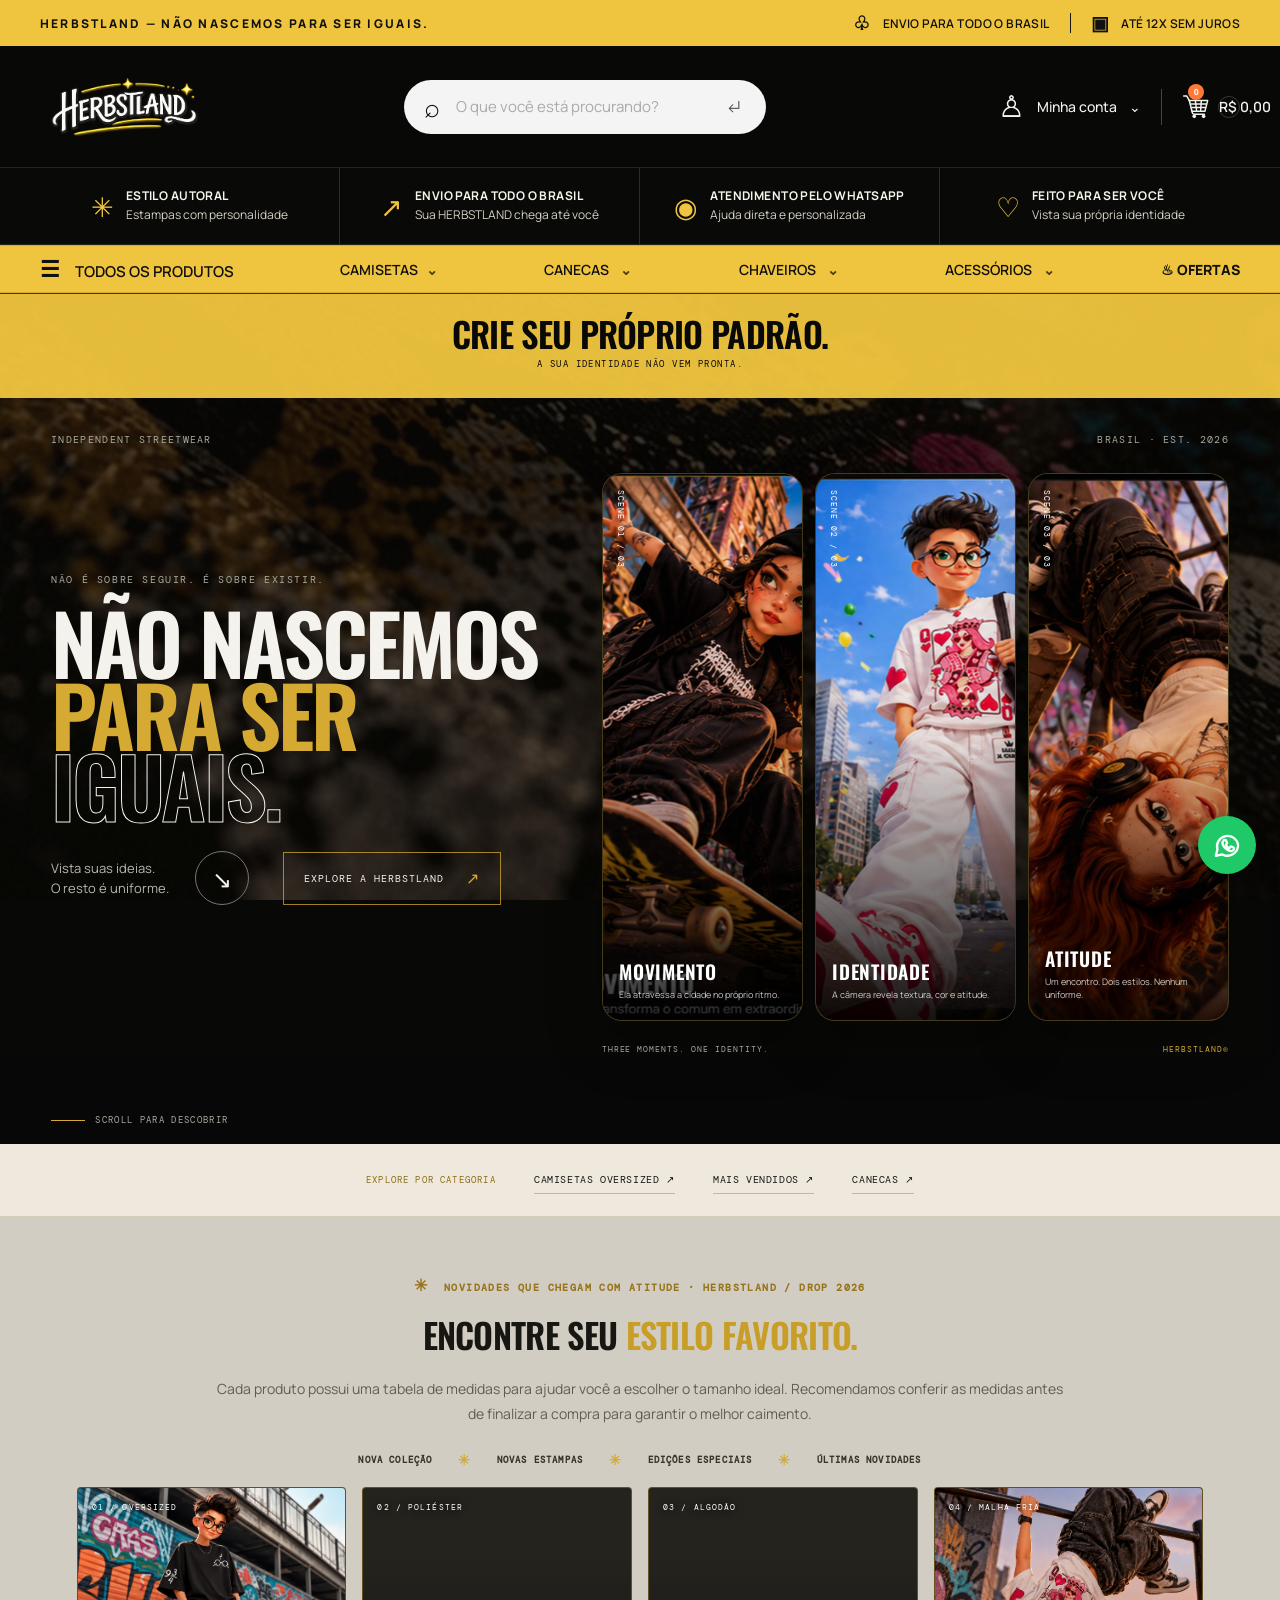
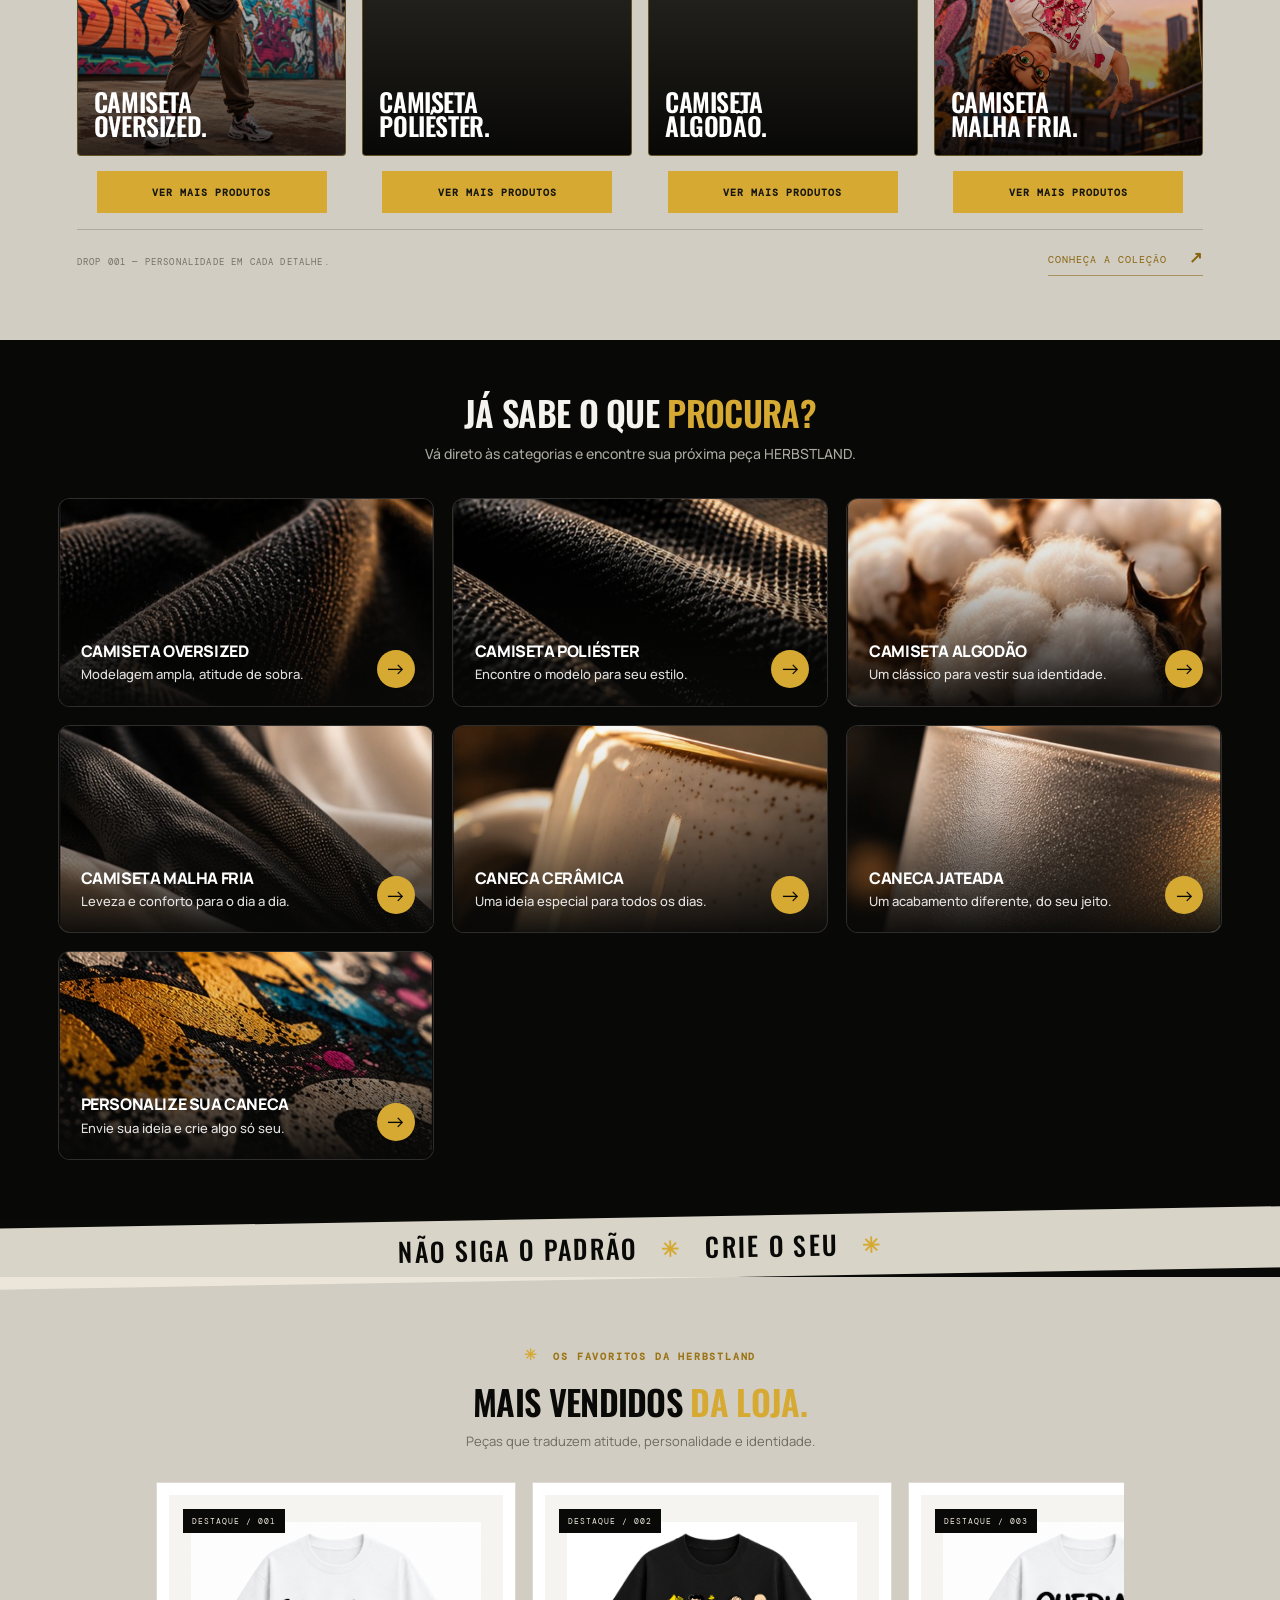
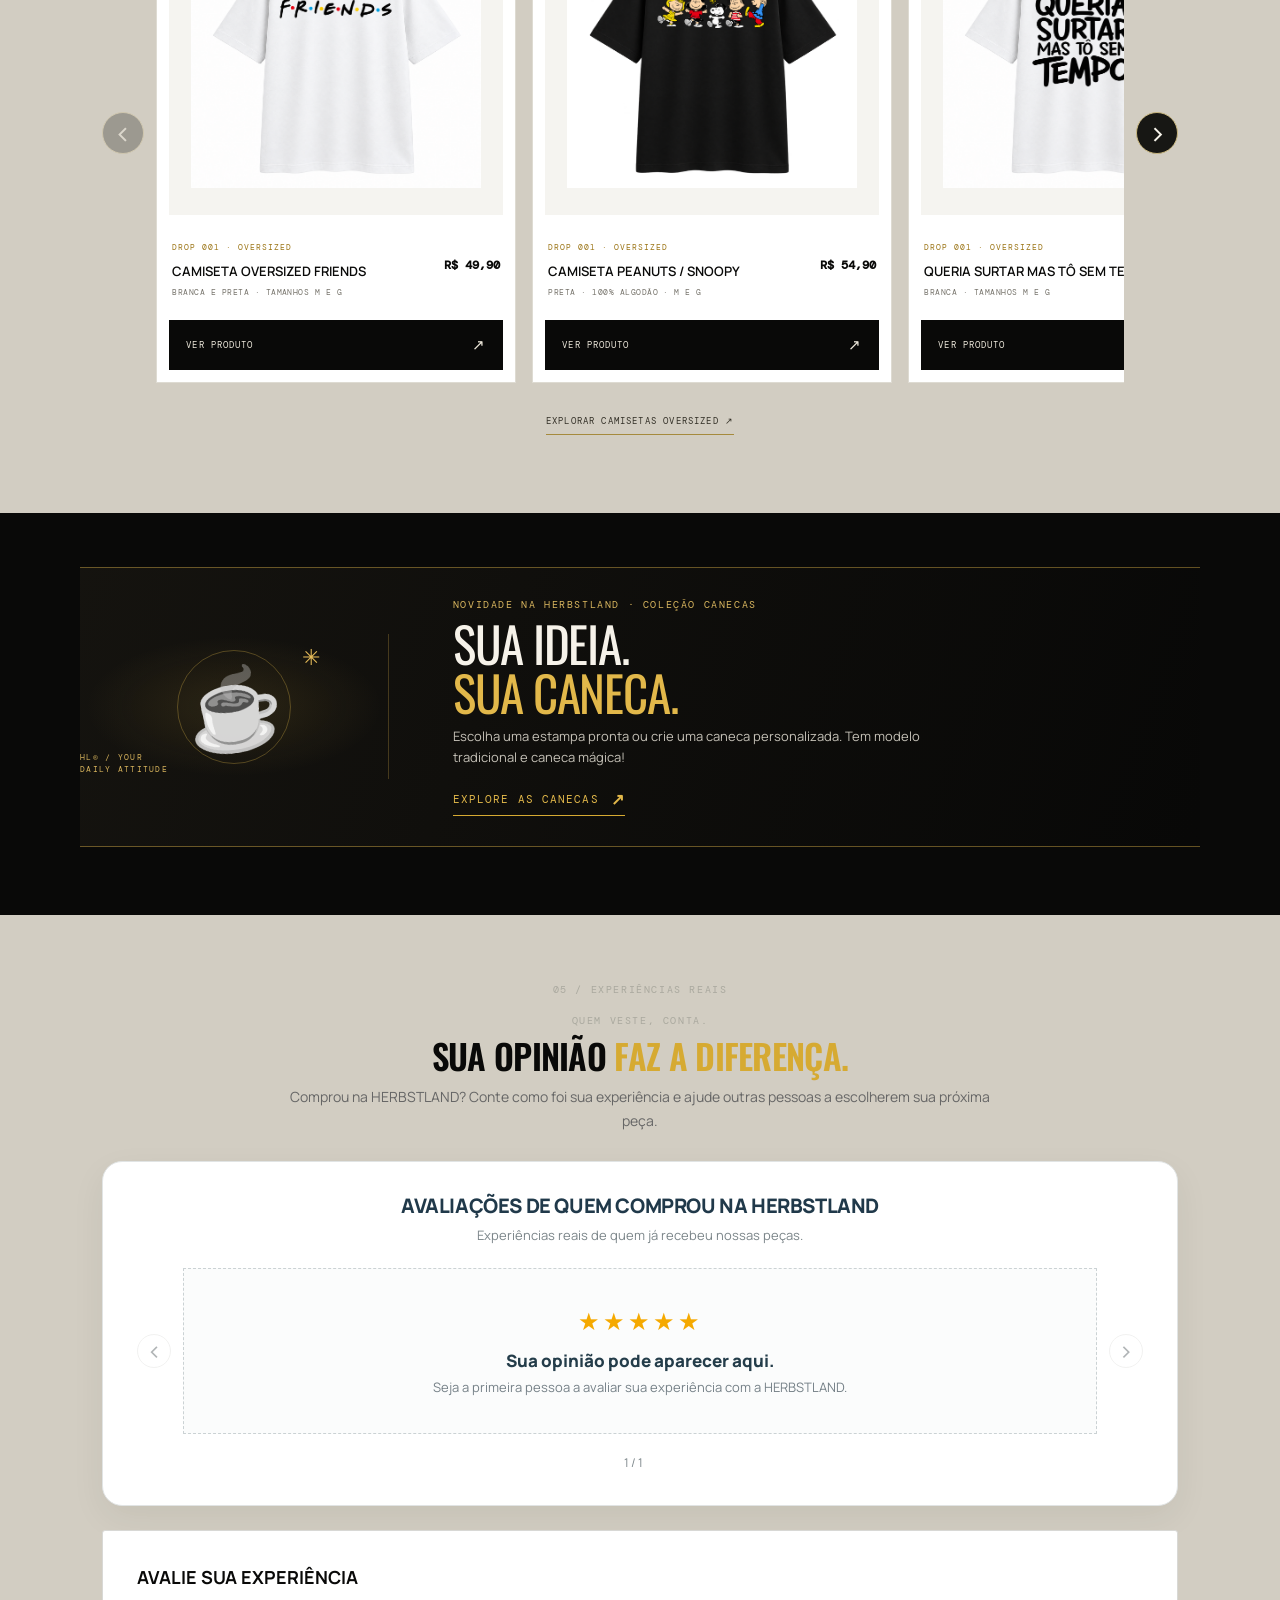
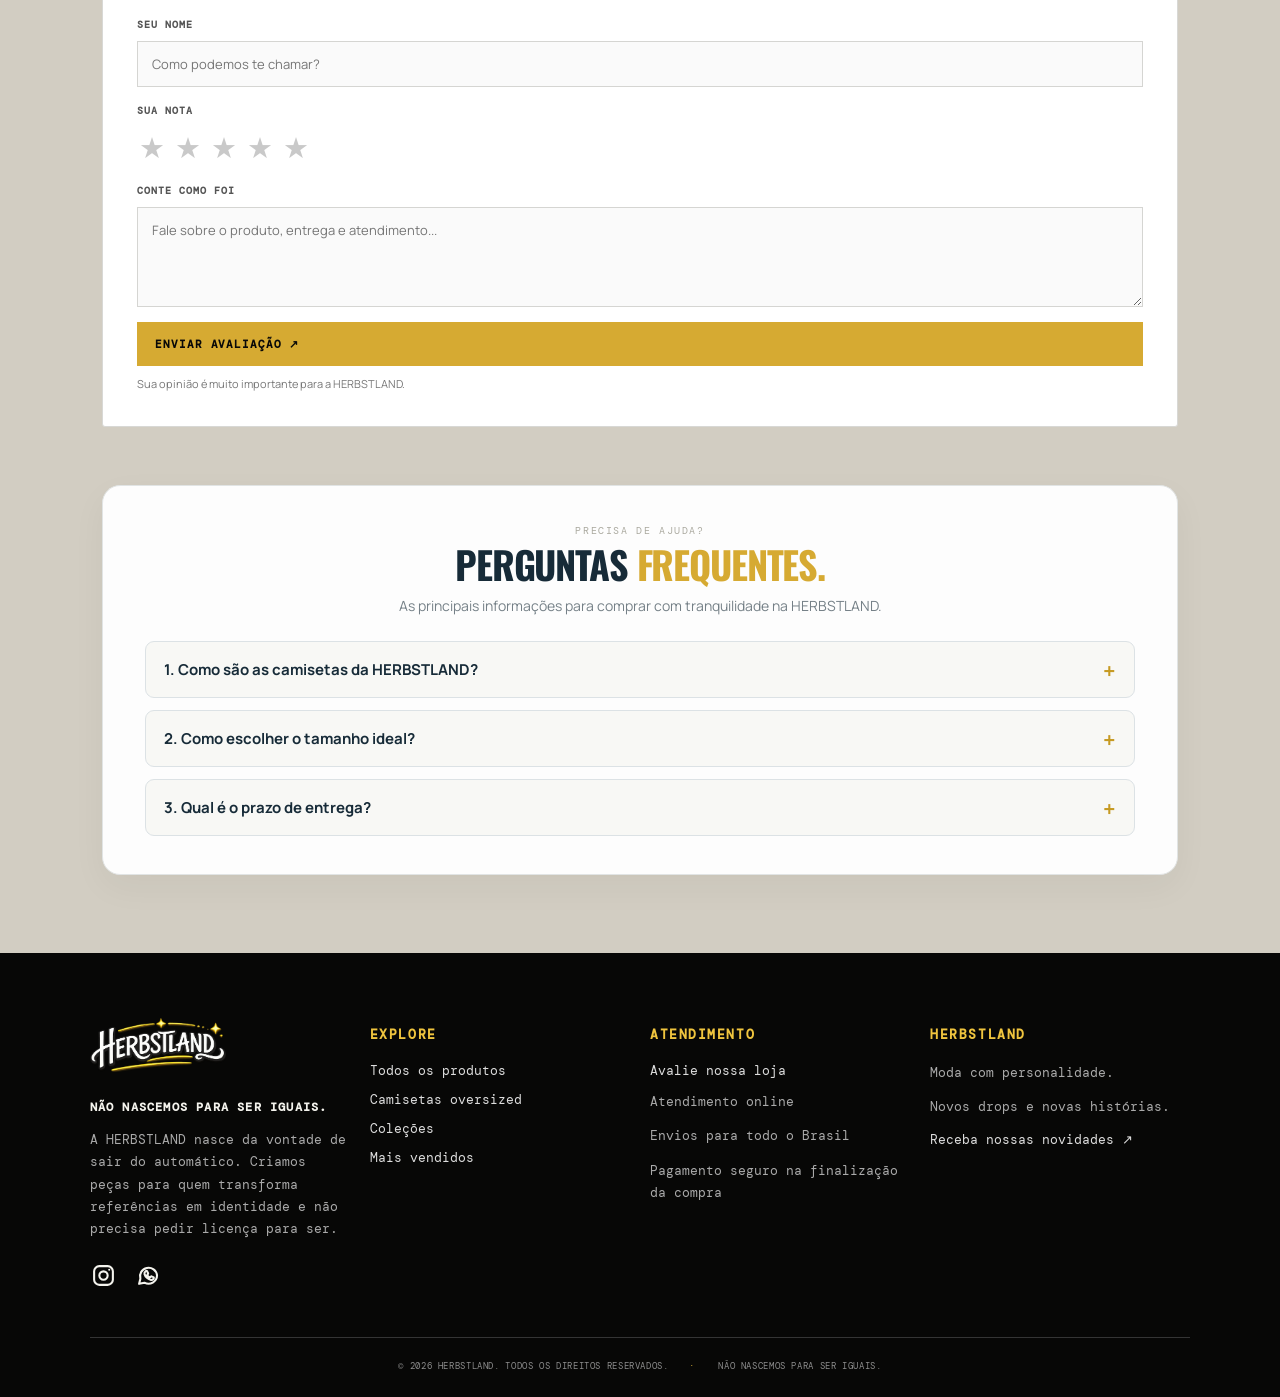
==== index.html @ 3cc85fed "Add files via upload" ====
<!doctype html>
<html lang="pt-BR">
<head>
  <meta charset="utf-8" />
  <meta name="viewport" content="width=device-width, initial-scale=1" />
  <meta name="theme-color" content="#11110f" />
  <meta name="description" content="HERBSTLAND — peças autorais para quem não nasceu para ser igual. Explore nossas coleções." />
  <title>HERBSTLAND — Não nascemos para ser iguais.</title>
  <link rel="preconnect" href="https://fonts.googleapis.com">
  <link rel="preconnect" href="https://fonts.gstatic.com" crossorigin>
  <link href="https://fonts.googleapis.com/css2?family=DM+Mono:wght@400;500&family=Manrope:wght@400;500;600;700;800&family=Oswald:wght@400;500;600;700&display=swap" rel="stylesheet">
  <link rel="stylesheet" href="herbstland-v11.css?v=130" />
  <script>try{if(sessionStorage.getItem("herbstland-intro-seen")==="1"){document.documentElement.classList.add("intro-seen");}else{sessionStorage.setItem("herbstland-intro-seen","1");}}catch(e){document.documentElement.classList.add("intro-seen");}</script>
  <style>.intro-seen #brand-intro{display:none!important;}</style>
  <link rel="stylesheet" href="cart-preview.css?v=131">
</head>
<body>
  <div class="scroll-backdrop" aria-hidden="true"></div>
  <div class="noise" aria-hidden="true"></div>
  <div class="brand-intro" id="brand-intro" aria-label="Abertura HERBSTLAND">
    <div class="intro-rule"></div>
    <div class="intro-brand-name" aria-label="HERBSTLAND">HERBSTLAND</div>
    <h2 class="intro-slogan">NÃO NASCEMOS<br><span>PARA SER IGUAIS.</span></h2>
  </div>
  <div class="announcement header-promo"><span class="promo-center">HERBSTLAND — NÃO NASCEMOS PARA SER IGUAIS.</span><span class="promo-right"><b>♧</b> ENVIO PARA TODO O BRASIL <i></i> <b>▣</b> ATÉ 12X SEM JUROS</span></div>
  <header class="site-header header-v2">
    <div class="header-main-row">
      <a class="wordmark" href="#top" aria-label="HERBSTLAND início"><img src="assets/herbstland-logo.png" alt="HERBSTLAND" /></a>
      <form class="header-search" action="#loja" role="search"><label class="sr-only" for="site-search">Pesquisar produtos</label><span aria-hidden="true">⌕</span><input id="site-search" type="search" placeholder="O que você está procurando?" /><button type="submit" aria-label="Pesquisar">↵</button></form>
      <div class="header-actions header-v2-actions"><a class="account-link" href="account.html"><span class="header-icon">♙</span><span>Minha conta</span><span class="chevron">⌄</span></a><a class="cart-trigger" href="carrinho.html" aria-label="Abrir carrinho"><svg class="cart-svg" viewBox="0 0 48 48" role="img" aria-label="Carrinho de compras" xmlns="http://www.w3.org/2000/svg"><path d="M3 5h5l4.5 7.5 5.1 21.2a3.4 3.4 0 0 0 3.3 2.6h17.5" fill="none" stroke="currentColor" stroke-width="2.7" stroke-linecap="round" stroke-linejoin="round"/><path d="M12 13h32l-4.7 18.2H17.2M16 19h26M17.5 25h22M23 14l2 16M33 14l-1 16" fill="none" stroke="currentColor" stroke-width="2.5" stroke-linecap="round" stroke-linejoin="round"/><circle cx="21" cy="40" r="3.1" fill="currentColor"/><circle cx="37" cy="40" r="3.1" fill="currentColor"/></svg><span class="bag-count" id="cart-count">0</span><span class="cart-value" id="header-cart-value">R$ 0,00</span></a><button class="icon-button menu-toggle" aria-label="Abrir menu">☰</button></div>
    </div>
    <section class="home-benefits" aria-label="Vantagens HERBSTLAND">
      <div class="home-benefit"><span>✳</span><div><strong>ESTILO AUTORAL</strong><small>Estampas com personalidade</small></div></div>
      <div class="home-benefit"><span>↗</span><div><strong>ENVIO PARA TODO O BRASIL</strong><small>Sua HERBSTLAND chega até você</small></div></div>
      <div class="home-benefit"><span>◉</span><div><strong>ATENDIMENTO PELO WHATSAPP</strong><small>Ajuda direta e personalizada</small></div></div>
      <div class="home-benefit"><span>♡</span><div><strong>FEITO PARA SER VOCÊ</strong><small>Vista sua própria identidade</small></div></div>
    </section>
    <nav class="category-nav category-nav-v2" aria-label="Categorias de produtos">
      <a class="all-products" onclick="event.preventDefault();var m=document.getElementById('mobile-menu');if(m){m.classList.add('open');m.style.display='flex';m.setAttribute('aria-hidden','false');document.body.style.overflow='hidden';}" href="#mais-vendidos"><span>☰</span> TODOS OS PRODUTOS</a><div class="nav-dropdown"><a href="#mais-vendidos" >CAMISETAS <i>⌄</i></a><div class="nav-dropdown-menu"><a href="camisetas-oversized.html">CAMISETA OVERSIZED</a></div></div><a href="canecas.html">CANECAS <i>⌄</i></a><a href="#mais-vendidos">CHAVEIROS <i>⌄</i></a><a href="#mais-vendidos">ACESSÓRIOS <i>⌄</i></a><a class="offers-link" href="#mais-vendidos">♨ OFERTAS</a>
    </nav>
  </header>


  <main id="top">
    <section class="campaign">
      <div class="campaign-mark">HL®</div><div class="campaign-copy"><h2>CRIE SEU <em>PRÓPRIO PADRÃO.</em></h2><p class="eyebrow">A SUA IDENTIDADE NÃO VEM PRONTA.</p></div><div class="campaign-side">HERBSTLAND — PERSONALIZED CULTURE — 2026</div>
    </section>

    <section class="hero">
      <div class="hero-topline"><span>INDEPENDENT STREETWEAR</span><span>BRASIL · EST. 2026</span></div>
      <div class="hero-copy">
        <p class="eyebrow reveal">NÃO É SOBRE SEGUIR. É SOBRE EXISTIR.</p>
        <h1 class="reveal hero-title">NÃO NASCEMOS<br><em>PARA SER</em><br><span>IGUAIS.</span></h1>
        <div class="hero-bottom reveal"><p>Vista suas ideias.<br>O resto é uniforme.</p><a class="round-link" href="#mais-vendidos" aria-label="Explorar a loja">↘</a><a class="hero-shop-cta" href="#mais-vendidos">EXPLORE A HERBSTLAND <span>↗</span></a></div>
      </div>
      <div class="hero-filmstrip" aria-label="Três cenas do universo HERBSTLAND">
        <article class="film-panel film-panel-one">
          <img src="assets/hero-movimento.png" alt="Personagem HERBSTLAND em movimento" />
          <span class="film-index">SCENE 01 / 03</span><div class="film-copy"><strong>MOVIMENTO</strong><small>Ela atravessa a cidade no próprio ritmo.</small></div>
        </article>
        <article class="film-panel film-panel-two">
          <img src="assets/hero-identidade.png" alt="Protagonista HERBSTLAND com look Rainha de Vermelho" />
          <span class="film-index">SCENE 02 / 03</span><div class="film-copy"><strong>IDENTIDADE</strong><small>A câmera revela textura, cor e atitude.</small></div>
        </article>
        <article class="film-panel film-panel-three">
          <img src="assets/hero-atitude.png" alt="Protagonista HERBSTLAND usando camiseta Friends preta" />
          <span class="film-index">SCENE 03 / 03</span><div class="film-copy"><strong>ATITUDE</strong><small>Um encontro. Dois estilos. Nenhum uniforme.</small></div>
        </article>
        <div class="filmstrip-caption">THREE MOMENTS. ONE IDENTITY. <i>HERBSTLAND®</i></div>
      </div>
      <div class="scroll-cue"><span></span> SCROLL PARA DESCOBRIR</div>
    </section>



    <nav class="home-category-shortcuts" aria-label="Explore as categorias">
      <span>EXPLORE POR CATEGORIA</span>
      <a href="camisetas-oversized.html">CAMISETAS OVERSIZED ↗</a>
      <a href="#mais-vendidos">MAIS VENDIDOS ↗</a>
      <a href="canecas.html">CANECAS ↗</a>
    </nav>



    <section class="launch-section" id="novidades" aria-labelledby="launch-title">
      <div class="launch-heading">
        <div>
          <div class="launch-kicker"><span>✳</span> NOVIDADES QUE CHEGAM COM ATITUDE · HERBSTLAND / DROP 2026</div>
          <h2 id="launch-title">ENCONTRE SEU <em>ESTILO FAVORITO.</em></h2>
        </div>
        <p>Cada produto possui uma tabela de medidas para ajudar você a escolher o tamanho ideal. Recomendamos conferir as medidas antes de finalizar a compra para garantir o melhor caimento.</p>
      </div>
      <div class="launch-labels" aria-label="Destaques da coleção">
        <span>NOVA COLEÇÃO</span><i>✳</i><span>NOVAS ESTAMPAS</span><i>✳</i><span>EDIÇÕES ESPECIAIS</span><i>✳</i><span>ÚLTIMAS NOVIDADES</span>
      </div>
      <div class="launch-gallery launch-gallery-four">
        <article class="launch-item">
          <a class="launch-photo" href="camisetas-oversized.html" aria-label="Confira as camisetas oversized HERBSTLAND">
            <img src="assets/estilo-oversized.jpg" alt="Personagem HERBSTLAND com camiseta oversized preta em cenário de skatepark" loading="eager" decoding="async">
            <span class="launch-photo-index">01 / OVERSIZED</span><b>CAMISETA<br>OVERSIZED.</b>
          </a>
          <a class="launch-more" href="camisetas-oversized.html">VER MAIS PRODUTOS</a>
        </article>
        <article class="launch-item">
          <a class="launch-photo" href="camisetas-oversized.html" aria-label="Confira as camisetas de poliéster HERBSTLAND">
            <img src="assets/estilo-poliester.jpg" alt="Personagem HERBSTLAND usando camiseta estampada em cenário urbano noturno" loading="eager" decoding="async">
            <span class="launch-photo-index">02 / POLIÉSTER</span><b>CAMISETA<br>POLIÉSTER.</b>
          </a>
          <a class="launch-more" href="camisetas-oversized.html">VER MAIS PRODUTOS</a>
        </article>
        <article class="launch-item">
          <a class="launch-photo" href="camisetas-oversized.html" aria-label="Confira as camisetas de algodão HERBSTLAND">
            <img src="assets/estilo-algodao.jpg" alt="Personagem HERBSTLAND usando camiseta branca com estampa de gatos" loading="eager" decoding="async">
            <span class="launch-photo-index">03 / ALGODÃO</span><b>CAMISETA<br>ALGODÃO.</b>
          </a>
          <a class="launch-more" href="camisetas-oversized.html">VER MAIS PRODUTOS</a>
        </article>
        <article class="launch-item">
          <a class="launch-photo" href="camisetas-oversized.html" aria-label="Confira as camisetas de malha fria HERBSTLAND">
            <img src="assets/estilo-malha-fria.jpg" alt="Personagem HERBSTLAND em pose acrobática com camiseta estampada">
            <span class="launch-photo-index">04 / MALHA FRIA</span><b>CAMISETA<br>MALHA FRIA.</b>
          </a>
          <a class="launch-more" href="camisetas-oversized.html">VER MAIS PRODUTOS</a>
        </article>
      </div>
      <div class="launch-footer"><span>DROP 001 — PERSONALIDADE EM CADA DETALHE.</span><a href="camisetas-oversized.html">CONHEÇA A COLEÇÃO <b>↗</b></a></div>
    </section>





    <section class="quick-categories" aria-labelledby="quick-categories-title">
      <div class="quick-categories-heading">
        <h2 id="quick-categories-title">JÁ SABE O QUE <em>PROCURA?</em></h2>
        <p>Vá direto às categorias e encontre sua próxima peça HERBSTLAND.</p>
      </div>
      <div class="quick-categories-grid">
        <a class="quick-category-card shirt-card" href="camisetas-oversized.html">
          <img src="assets/atalho-oversized-editorial.jpg" alt="Textura de malha preta encorpada em detalhe editorial">
          <span class="quick-category-copy"><strong>CAMISETA OVERSIZED</strong><small>Modelagem ampla, atitude de sobra.</small></span><i aria-hidden="true">→</i>
        </a>
        <a class="quick-category-card shirt-card" href="camisetas-oversized.html">
          <img src="assets/atalho-poliester-editorial.jpg" alt="Textura de tecido esportivo em malha perfurada">
          <span class="quick-category-copy"><strong>CAMISETA POLIÉSTER</strong><small>Encontre o modelo para seu estilo.</small></span><i aria-hidden="true">→</i>
        </a>
        <a class="quick-category-card shirt-card" href="camisetas-oversized.html">
          <img src="assets/atalho-algodao-editorial.jpg" alt="Fibras naturais e algodão em close editorial">
          <span class="quick-category-copy"><strong>CAMISETA ALGODÃO</strong><small>Um clássico para vestir sua identidade.</small></span><i aria-hidden="true">→</i>
        </a>
        <a class="quick-category-card shirt-card" href="camisetas-oversized.html">
          <img src="assets/atalho-malha-fria-editorial.jpg" alt="Tecido leve e fluido em tons preto e creme">
          <span class="quick-category-copy"><strong>CAMISETA MALHA FRIA</strong><small>Leveza e conforto para o dia a dia.</small></span><i aria-hidden="true">→</i>
        </a>
        <a class="quick-category-card mug-card" href="canecas.html#modelos">
          <img src="assets/atalho-ceramica-editorial.jpg" alt="Detalhe de caneca de cerâmica clara com acabamento artesanal">
          <span class="quick-category-copy"><strong>CANECA CERÂMICA</strong><small>Uma ideia especial para todos os dias.</small></span><i aria-hidden="true">→</i>
        </a>
        <a class="quick-category-card mug-card" href="canecas.html#modelos">
          <img src="assets/atalho-jateada-editorial.jpg" alt="Superfície jateada de caneca em detalhe de textura">
          <span class="quick-category-copy"><strong>CANECA JATEADA</strong><small>Um acabamento diferente, do seu jeito.</small></span><i aria-hidden="true">→</i>
        </a>
        <a class="quick-category-card mug-card personalize-card" href="canecas.html#personalize">
          <img src="assets/atalho-estampa-editorial.jpg" alt="Estampa gráfica colorida impressa sobre tecido em close">
          <span class="quick-category-copy"><strong>PERSONALIZE SUA CANECA</strong><small>Envie sua ideia e crie algo só seu.</small></span><i aria-hidden="true">→</i>
        </a>
      </div>
    </section>

    <section class="ticker" aria-label="Frase da HERBSTLAND"><div class="ticker-track"><span>NÃO SIGA O PADRÃO</span><b aria-hidden="true">✳</b><span>CRIE O SEU</span><b aria-hidden="true">✳</b></div></section>




    <section class="best-sellers section-pad" id="mais-vendidos" aria-labelledby="best-sellers-title">
      <div class="best-sellers-heading">
        <div class="best-sellers-kicker"><span>✳</span> OS FAVORITOS DA HERBSTLAND</div>
        <h2 id="best-sellers-title">MAIS VENDIDOS <em>DA LOJA.</em></h2>
        <p>Peças que traduzem atitude, personalidade e identidade.</p>
      </div>
      <div class="best-sellers-carousel" aria-label="Carrossel de produtos mais vendidos">
        <button class="best-sellers-arrow best-sellers-prev" type="button" aria-label="Ver produtos anteriores">‹</button>
        <div class="best-sellers-viewport" tabindex="0">
        <div class="best-sellers-grid">
        <article class="best-seller-card">
          <a class="best-seller-image" href="camiseta-friends.html"><span class="best-seller-tag">DESTAQUE / 001</span><img src="assets/friends-oversized.png" loading="eager" decoding="async" alt="Camiseta oversized Friends"></a>
          <div class="best-seller-info"><div><small>DROP 001 · OVERSIZED</small><h3>CAMISETA OVERSIZED FRIENDS</h3><p>BRANCA E PRETA · TAMANHOS M E G</p></div><strong>R$ 49,90</strong></div>
          <a class="best-seller-cta" href="camiseta-friends.html">VER PRODUTO <span>↗</span></a>
        </article>
        <article class="best-seller-card">
          <a class="best-seller-image" href="camiseta-peanuts-snoopy.html"><span class="best-seller-tag">DESTAQUE / 002</span><img src="assets/peanuts-oversized.png" loading="eager" decoding="async" alt="Camiseta oversized Peanuts Snoopy"></a>
          <div class="best-seller-info"><div><small>DROP 001 · OVERSIZED</small><h3>CAMISETA PEANUTS / SNOOPY</h3><p>PRETA · 100% ALGODÃO · M E G</p></div><strong>R$ 54,90</strong></div>
          <a class="best-seller-cta" href="camiseta-peanuts-snoopy.html">VER PRODUTO <span>↗</span></a>
        </article>
        <article class="best-seller-card">
          <a class="best-seller-image" href="camiseta-queria-surtar.html"><span class="best-seller-tag">DESTAQUE / 003</span><img src="assets/queria-surtar-oversized.png" loading="eager" decoding="async" alt="Camiseta Queria Surtar Mas Tô Sem Tempo"></a>
          <div class="best-seller-info"><div><small>DROP 001 · OVERSIZED</small><h3>QUERIA SURTAR MAS TÔ SEM TEMPO</h3><p>BRANCA · TAMANHOS M E G</p></div><strong>R$ 54,90</strong></div>
          <a class="best-seller-cta" href="camiseta-queria-surtar.html">VER PRODUTO <span>↗</span></a>
        </article>
        </div>
        </div>
        <button class="best-sellers-arrow best-sellers-next" type="button" aria-label="Ver próximos produtos">›</button>
      </div>
      <a class="best-sellers-all" href="camisetas-oversized.html">EXPLORAR CAMISETAS OVERSIZED ↗</a>
    </section>

    <a class="home-mugs-feature" href="canecas.html" aria-label="Conheça a coleção de canecas HERBSTLAND">
      <div class="home-mugs-art" aria-hidden="true"><span class="mug-spark">✳</span><span class="mug-symbol">☕</span><span class="mug-caption">HL® / YOUR<br>DAILY ATTITUDE</span></div>
      <div class="home-mugs-copy">
        <p class="eyebrow">NOVIDADE NA HERBSTLAND · COLEÇÃO CANECAS</p>
        <h2>SUA IDEIA.<br><em>SUA CANECA.</em></h2>
        <p>Escolha uma estampa pronta ou crie uma caneca personalizada. Tem modelo tradicional e caneca mágica!</p>
        <span class="home-mugs-cta">EXPLORE AS CANECAS <b>↗</b></span>
      </div>
      <span class="home-mugs-index">01 / PERSONALIZE SEU DIA</span>
    </a>

    <section class="reviews-section section-pad" id="avaliacoes">
      <div class="section-index">05 / EXPERIÊNCIAS REAIS</div>
      <div class="reviews-heading"><div><p class="eyebrow">QUEM VESTE, CONTA.</p><h2>SUA OPINIÃO <em>FAZ A DIFERENÇA.</em></h2></div><p>Comprou na HERBSTLAND? Conte como foi sua experiência e ajude outras pessoas a escolherem sua próxima peça.</p></div>
      <div class="reviews-layout">
        <div class="reviews-board">
          <div class="reviews-board-heading"><h3>AVALIAÇÕES DE QUEM COMPROU NA HERBSTLAND</h3><p>Experiências reais de quem já recebeu nossas peças.</p></div>
          <div class="reviews-carousel" aria-label="Carrossel de avaliações">
            <button class="reviews-arrow reviews-prev" type="button" aria-label="Ver avaliações anteriores" disabled>‹</button>
            <div id="reviews-list" class="reviews-grid" aria-live="polite"><div class="reviews-placeholder"><span>★★★★★</span><h4>Sua opinião pode aparecer aqui.</h4><p>Seja a primeira pessoa a avaliar sua experiência com a HERBSTLAND.</p></div></div>
            <button class="reviews-arrow reviews-next" type="button" aria-label="Ver próximas avaliações" disabled>›</button>
          </div>
          <div class="reviews-pagination" aria-live="polite"><span class="reviews-page-label">1 / 1</span><div class="reviews-dots"></div></div>
        </div>
        <form class="review-form" id="review-form"><h3>AVALIE SUA EXPERIÊNCIA</h3><label for="review-name">SEU NOME</label><input id="review-name" name="name" type="text" placeholder="Como podemos te chamar?" required maxlength="50"><label>SUA NOTA</label><div class="rating-picker" role="radiogroup" aria-label="Escolha uma nota de 1 a 5"><button type="button" data-rating="1" aria-label="1 estrela">★</button><button type="button" data-rating="2" aria-label="2 estrelas">★</button><button type="button" data-rating="3" aria-label="3 estrelas">★</button><button type="button" data-rating="4" aria-label="4 estrelas">★</button><button type="button" data-rating="5" aria-label="5 estrelas">★</button></div><input type="hidden" id="review-rating" value="5"><label for="review-message">CONTE COMO FOI</label><textarea id="review-message" name="message" rows="4" placeholder="Fale sobre o produto, entrega e atendimento..." required maxlength="500"></textarea><button class="review-submit" type="submit">ENVIAR AVALIAÇÃO ↗</button><small id="review-feedback">Sua opinião é muito importante para a HERBSTLAND.</small></form>
        <section class="faq-section" aria-labelledby="faq-title"><div class="faq-heading"><p class="eyebrow">PRECISA DE AJUDA?</p><h2 id="faq-title">PERGUNTAS <em>FREQUENTES.</em></h2><p>As principais informações para comprar com tranquilidade na HERBSTLAND.</p></div><div class="faq-list"><details class="faq-item"><summary>1. Como são as camisetas da HERBSTLAND?</summary><p>Nossas camisetas são desenvolvidas para oferecer conforto, qualidade e estilo. Trabalhamos com diferentes tipos de tecidos, como 100% algodão e poliéster, sempre buscando proporcionar uma ótima experiência. Além disso, temos estampas exclusivas e criativas para quem gosta de expressar sua personalidade através da roupa!</p></details><details class="faq-item"><summary>2. Como escolher o tamanho ideal?</summary><p>Cada produto possui uma tabela de medidas para ajudar você a escolher o tamanho ideal. Recomendamos conferir as medidas antes de finalizar a compra para garantir o melhor caimento.</p></details><details class="faq-item"><summary>3. Qual é o prazo de entrega?</summary><p>O prazo de entrega varia de acordo com o seu CEP e a modalidade de envio escolhida. Você pode consultar a previsão diretamente na página do produto antes de finalizar sua compra.</p></details></div></section>
      </div>
    </section>
  </main>

  <footer class="footer footer-expanded" id="informacoes">
    <div class="footer-main"><div class="footer-about"><a class="wordmark" href="#top"><img src="assets/herbstland-logo.png" alt="HERBSTLAND" /></a><p>NÃO NASCEMOS PARA SER IGUAIS.</p><span>A HERBSTLAND nasce da vontade de sair do automático. Criamos peças para quem transforma referências em identidade e não precisa pedir licença para ser.</span><div class="footer-social-icons" aria-label="Redes sociais"><a href="https://www.instagram.com/herbstland_personalizados/" target="_blank" rel="noopener noreferrer" aria-label="Instagram HERBSTLAND" title="Instagram"><svg viewBox="0 0 24 24" aria-hidden="true"><rect x="3" y="3" width="18" height="18" rx="5"/><circle cx="12" cy="12" r="4"/><circle class="icon-dot" cx="17.5" cy="6.5" r="1"/></svg></a><a href="https://wa.me/5511941466298" target="_blank" rel="noopener noreferrer" aria-label="WhatsApp HERBSTLAND" title="WhatsApp"><svg viewBox="0 0 24 24" aria-hidden="true"><path d="M20.2 11.8a8.2 8.2 0 0 1-12.1 7.1L3 20l1.2-4.9a8.2 8.2 0 1 1 16-3.3Z"/><path d="M9 8.2c.2-.5.5-.5.8-.5h.5c.2 0 .4.1.5.4l.8 1.8c.1.2.1.4-.1.6l-.6.7c-.2.2-.2.4 0 .6.5.9 1.2 1.6 2.1 2.1.2.1.4.1.6-.1l.8-.9c.2-.2.4-.2.6-.1l1.7.8c.3.1.4.3.4.5 0 .4-.2 1.2-.7 1.6-.5.5-1.2.7-2 .6-1.1-.2-2.5-.8-3.9-2.1-1.2-1.1-2-2.4-2.3-3.5-.3-1 .1-1.9.8-2.5Z"/></svg></a></div></div>
      <div class="footer-column"><h3>EXPLORE</h3><a href="#mais-vendidos">Todos os produtos</a><a href="camisetas-oversized.html">Camisetas oversized</a><a href="camisetas-oversized.html">Coleções</a><a href="#mais-vendidos">Mais vendidos</a></div>
      <div class="footer-column"><h3>ATENDIMENTO</h3><a href="#avaliacoes">Avalie nossa loja</a><span>Atendimento online</span><span>Envios para todo o Brasil</span><span>Pagamento seguro na finalização da compra</span></div>
      <div class="footer-column"><h3>HERBSTLAND</h3><span>Moda com personalidade.</span><span>Novos drops e novas histórias.</span><a href="#newsletter-form">Receba nossas novidades ↗</a></div></div>
    <div class="footer-bottom"><span>© 2026 HERBSTLAND. TODOS OS DIREITOS RESERVADOS.</span><span>NÃO NASCEMOS PARA SER IGUAIS.</span></div>
  </footer>

  <div class="overlay" id="overlay"></div>
  <aside class="cart-drawer cart-preview-drawer" id="cart-drawer" aria-label="Sacola de compras" aria-hidden="true"><div class="drawer-head"><span>SUA BAG <small id="drawer-count">(0)</small></span><button class="close-drawer" aria-label="Fechar sacola">×</button></div><div id="cart-items" class="cart-items"><p class="empty-cart">Sua sacola está vazia.<br>O próximo passo é seu.</p></div><div class="cart-bottom"><div><span>SUBTOTAL</span><strong id="cart-total">R$ 0,00</strong></div><button id="checkout-button" disabled>CONTINUAR PARA PAGAMENTO ↗</button><small>O pagamento via Mercado Pago será ativado na etapa de integração.</small></div></aside>
  <div class="quick-modal" id="quick-modal" role="dialog" aria-modal="true" aria-hidden="true"><button class="modal-close" aria-label="Fechar">×</button><div class="modal-visual" id="modal-visual"></div><div class="modal-details"><p class="eyebrow">HERBSTLAND / DROP 001</p><h2 id="modal-title">CAMISETA MANIFESTO</h2><p id="modal-description">Uma peça para expressar o que não cabe no óbvio.</p><strong id="modal-price">R$ 89,90</strong><label for="color-select">SELECIONE A COR</label><select id="color-select"></select><label for="size-select">SELECIONE O TAMANHO</label><select id="size-select"><option value="M">M</option><option value="G">G</option></select><button id="add-to-cart">ADICIONAR À BAG ↗</button><small>Consulte disponibilidade e medidas antes da compra.</small></div></div>
  
  <script>
  // Remove títulos decorativos órfãos de versões anteriores que possam invadir o hero.
  document.addEventListener('DOMContentLoaded', () => {
    const header = document.querySelector('.site-header');
    document.querySelectorAll('body *').forEach((el) => {
      if (el === header || header?.contains(el) || el.children.length > 0) return;
      const label = (el.textContent || '').replace(/\s+/g, ' ').trim().toUpperCase();
      if (label === 'MANIFESTO' && !el.closest('nav, footer, .intro, .mobile-menu')) el.remove();
    });
  });
</script>
<script src="script.js?v=130"></script>

<a class="whatsapp-float" href="https://wa.me/5511941466298" target="_blank" rel="noopener noreferrer" aria-label="Fale com a HERBSTLAND pelo WhatsApp" title="Fale conosco pelo WhatsApp"><svg viewBox="0 0 24 24" aria-hidden="true"><path d="M20.2 11.8a8.2 8.2 0 0 1-12.1 7.1L3 20l1.2-4.9a8.2 8.2 0 1 1 16-3.3Z"/><path d="M9 8.2c.2-.5.5-.5.8-.5h.5c.2 0 .4.1.5.4l.8 1.8c.1.2.1.4-.1.6l-.6.7c-.2.2-.2.4 0 .6.5.9 1.2 1.6 2.1 2.1.2.1.4.1.6-.1l.8-.9c.2-.2.4-.2.6-.1l1.7.8c.3.1.4.3.4.5 0 .4-.2 1.2-.7 1.6-.5.5-1.2.7-2 .6-1.1-.2-2.5-.8-3.9-2.1-1.2-1.1-2-2.4-2.3-3.5-.3-1 .1-1.9.8-2.5Z"/></svg></a>
<div class="mobile-menu" id="mobile-menu" aria-hidden="true"><button class="mobile-menu-close" type="button" onclick="var m=document.getElementById('mobile-menu');if(m){m.classList.remove('open');m.setAttribute('aria-hidden','true');document.body.style.overflow='';}" aria-label="Fechar menu">×</button><p class="mobile-menu-title">TODAS AS CATEGORIAS</p><a href="index.html#mais-vendidos">TODOS OS PRODUTOS ↗</a><a href="camisetas-oversized.html">CAMISETAS OVERSIZED ↗</a><a href="canecas.html">CANECAS ↗</a><a href="index.html#mais-vendidos">CHAVEIROS <small>(EM BREVE)</small> ↗</a><a href="index.html#mais-vendidos">ACESSÓRIOS <small>(EM BREVE)</small> ↗</a><a href="index.html#mais-vendidos">OFERTAS ↗</a></div><style>
@media(max-width:760px){
 .category-nav-v2{display:flex!important;height:44px!important;min-height:44px!important;justify-content:flex-start!important;overflow:hidden!important;padding:0 5vw!important;border-top:1px solid rgba(255,255,255,.18)!important}
 .category-nav-v2>a:not(.all-products),.category-nav-v2>.nav-dropdown{display:none!important}
 .category-nav-v2 .all-products{display:flex!important;align-items:center!important;gap:10px!important;width:100%!important;height:44px!important;font:700 13px var(--body)!important;color:#f5f3ed!important;white-space:nowrap!important}
 .category-nav-v2 .all-products span{font-size:21px!important}
 .header-v2-actions .menu-toggle{display:none!important}
}
.mobile-menu{position:fixed!important;inset:0!important;z-index:1000!important;background:#090909!important;color:#f5f3ed!important;display:flex!important;flex-direction:column!important;justify-content:center!important;gap:clamp(12px,2.2vh,20px)!important;padding:76px 9vw 42px!important;overflow-y:auto!important;transform:translateY(-110%)!important;visibility:hidden!important;opacity:0!important;pointer-events:none!important;transition:transform .35s ease,opacity .25s ease!important}
.mobile-menu.open{transform:translateY(0)!important;visibility:visible!important;opacity:1!important;pointer-events:auto!important}
@media(max-width:760px){.category-nav-v2 .all-products{display:flex!important;visibility:visible!important;opacity:1!important;pointer-events:auto!important;cursor:pointer!important}.mobile-menu.open{display:flex!important;z-index:99999!important;position:fixed!important;inset:0!important}}
.mobile-menu .mobile-menu-title{margin:0 0 8px!important;color:#d6aa32!important;font:700 11px var(--mono)!important;letter-spacing:.18em!important}
.mobile-menu a{font:700 clamp(23px,6vw,38px)/1.05 var(--display)!important;color:#f5f3ed!important}
.mobile-menu a small{font:9px var(--mono)!important;color:#d6aa32!important}
.mobile-menu-close{position:absolute!important;right:6vw!important;top:22px!important;border:0!important;background:none!important;color:#f5f3ed!important;font-size:34px!important}
</style><script>
(()=>{const menu=document.getElementById('mobile-menu');if(!menu)return;const open=()=>{menu.classList.add('open');menu.setAttribute('aria-hidden','false');document.body.style.overflow='hidden'};const close=()=>{menu.classList.remove('open');menu.setAttribute('aria-hidden','true');document.body.style.overflow=''};document.querySelectorAll('.all-products,.menu-toggle').forEach(el=>el.addEventListener('click',e=>{if(window.matchMedia('(max-width:760px)').matches){e.preventDefault();open()}}));const x=menu.querySelector('.mobile-menu-close');if(x)x.addEventListener('click',close);menu.querySelectorAll('a').forEach(a=>a.addEventListener('click',close));document.addEventListener('keydown',e=>{if(e.key==='Escape')close()});})();
</script><style>
/* V40 — menu de categorias também disponível no DESKTOP */
@media (min-width: 761px){
  .mobile-menu.open{
    display:flex!important; visibility:visible!important; opacity:1!important; pointer-events:auto!important;
    position:fixed!important; inset: auto auto auto 3.1vw!important;
    top:230px!important; width:min(370px, calc(100vw - 48px))!important; height:auto!important; max-height:calc(100vh - 250px)!important;
    overflow-y:auto!important; transform:translateY(0)!important; z-index:999999!important;
    background:#0b0b0a!important; color:#f5f3ed!important; border:1px solid rgba(214,170,50,.55)!important;
    box-shadow:0 18px 45px rgba(0,0,0,.45), 0 0 0 100vmax rgba(0,0,0,.42)!important;
    padding:30px 30px 28px!important; gap:17px!important; justify-content:flex-start!important;
  }
  .mobile-menu.open .mobile-menu-title{font-size:11px!important;color:#d6aa32!important;margin:0 0 8px!important}
  .mobile-menu.open a{font:600 17px/1.25 var(--body)!important;letter-spacing:.04em!important;color:#f5f3ed!important;padding:3px 0!important}
  .mobile-menu.open a:hover{color:#d6aa32!important}
  .mobile-menu.open .mobile-menu-close{top:17px!important;right:20px!important;font-size:27px!important;color:#f5f3ed!important}
  .category-nav-v2 .all-products{cursor:pointer!important}
}
</style><script>
(()=>{const panel=document.getElementById("mobile-menu");if(!panel)return;const trigger=document.querySelector(".category-nav-v2 .all-products");const close=()=>{panel.classList.remove("open");panel.setAttribute("aria-hidden","true");document.body.style.overflow=""};if(trigger){trigger.addEventListener("click",e=>{e.preventDefault();panel.classList.add("open");panel.setAttribute("aria-hidden","false");document.body.style.overflow="hidden"})}panel.addEventListener("click",e=>{if(e.target===panel)close()});document.addEventListener("keydown",e=>{if(e.key==="Escape")close()});panel.querySelectorAll("a").forEach(a=>a.addEventListener("click",close));})();
</script><script>
(()=>{
  const updateScrollBackdrop=()=>{
    const threshold=Math.max(180,Math.round(window.innerHeight*.28));
    document.body.classList.toggle('has-scroll-backdrop',window.scrollY>threshold);
  };
  updateScrollBackdrop();
  window.addEventListener('scroll',updateScrollBackdrop,{passive:true});
  window.addEventListener('pageshow',updateScrollBackdrop);
})();
</script>
<script src="cart-preview.js?v=131"></script>

<script>
(()=> {
  const root = document.querySelector('.best-sellers-carousel');
  if (!root) return;
  const viewport = root.querySelector('.best-sellers-viewport');
  const track = root.querySelector('.best-sellers-grid');
  const cards = Array.from(root.querySelectorAll('.best-seller-card'));
  const prev = root.querySelector('.best-sellers-prev');
  const next = root.querySelector('.best-sellers-next');
  if (!viewport || !track || !cards.length || !prev || !next) return;

  // Force the real product assets to load and preserve their intrinsic proportions.
  cards.forEach(card => {
    const img = card.querySelector('img');
    if (!img) return;
    img.loading = 'eager';
    img.removeAttribute('srcset');
    img.decoding = 'sync';
    img.style.display = 'block';
    img.style.visibility = 'visible';
  });

  const step = () => {
    const first = cards[0];
    const second = cards[1];
    if (second) return second.offsetLeft - first.offsetLeft;
    return first.getBoundingClientRect().width;
  };
  const update = () => {
    const max = Math.max(0, viewport.scrollWidth - viewport.clientWidth);
    prev.disabled = viewport.scrollLeft <= 3;
    next.disabled = viewport.scrollLeft >= max - 3;
  };
  const move = dir => {
    const amount = step();
    viewport.scrollTo({ left: Math.max(0, viewport.scrollLeft + dir * amount), behavior: 'smooth' });
  };
  prev.addEventListener('click', () => move(-1));
  next.addEventListener('click', () => move(1));
  viewport.addEventListener('scroll', update, { passive: true });
  window.addEventListener('resize', update);
  cards.forEach(card => {
    const img = card.querySelector('img');
    if (img) img.addEventListener('load', update);
  });
  requestAnimationFrame(() => requestAnimationFrame(update));
  window.addEventListener('load', update);
})();
</script>
</body>
</html>
---- herbstland-v11.css ----
:root{--ink:#11110f;--paper:#e9e7df;--white:#f5f3ed;--red:#d6aa32;--muted:#8c8b83;--line:rgba(245,243,237,.2);--mono:'DM Mono',monospace;--display:'Oswald',sans-serif;--body:'Manrope',sans-serif}*{box-sizing:border-box}html{scroll-behavior:smooth}body{margin:0;background:var(--ink);color:var(--white);font-family:var(--body);overflow-x:hidden}button,a,input,select{font:inherit}a{color:inherit;text-decoration:none}button{cursor:pointer}.noise{position:fixed;inset:0;pointer-events:none;z-index:20;opacity:.055;background-image:url("data:image/svg+xml,%3Csvg viewBox='0 0 180 180' xmlns='http://www.w3.org/2000/svg'%3E%3Cfilter id='n'%3E%3CfeTurbulence type='fractalNoise' baseFrequency='.9' numOctaves='3' stitchTiles='stitch'/%3E%3C/filter%3E%3Crect width='100%25' height='100%25' filter='url(%23n)' opacity='.35'/%3E%3C/svg%3E")}.announcement{height:29px;background:var(--red);color:#fff;display:flex;justify-content:space-between;align-items:center;padding:0 4vw;font:10px var(--mono);letter-spacing:.12em}.site-header{height:82px;padding:0 4vw;display:flex;align-items:center;justify-content:space-between;border-bottom:1px solid var(--line);position:relative;z-index:10;background:var(--ink)}.wordmark{display:flex;align-items:center;width:190px;height:58px}.wordmark img{display:block;width:100%;max-height:100%;object-fit:contain}.footer .wordmark{width:210px;height:70px}.desktop-nav{display:flex;gap:42px}.desktop-nav a,.cart-trigger{font:11px var(--mono);letter-spacing:.1em}.desktop-nav a{position:relative}.desktop-nav a:after{content:'';position:absolute;left:0;bottom:-7px;width:0;height:1px;background:var(--red);transition:.3s}.desktop-nav a:hover:after{width:100%}.header-actions{display:flex;align-items:center;gap:18px}.cart-trigger,.icon-button{background:none;border:0;color:var(--white)}.cart-trigger span{display:inline-grid;place-items:center;border:1px solid var(--line);border-radius:50%;width:22px;height:22px;margin-left:7px}.icon-button{display:none;font-size:21px}.hero{min-height:730px;height:calc(100svh - 111px);max-height:940px;position:relative;padding:35px 4vw 55px;overflow:hidden;display:flex;flex-direction:column}.hero-topline,.hero-caption{display:flex;justify-content:space-between;font:10px var(--mono);letter-spacing:.13em;color:#aaa99f}.hero-copy{position:relative;z-index:2;margin:auto 0;width:65%}.eyebrow,.section-index{font:10px var(--mono);letter-spacing:.16em;color:#aaa99f}.hero h1{font:600 clamp(76px,12vw,174px)/.84 var(--display);letter-spacing:-.035em;margin:25px 0 35px}.hero h1 em,.intro h2 em,.shop h2 em,.campaign h2 em,.newsletter h2 em{font-style:normal;color:var(--red)}.hero h1 span{color:transparent;-webkit-text-stroke:1px var(--white)}.hero-bottom{display:flex;align-items:center;gap:35px}.hero-bottom p{font-size:13px;line-height:1.6;color:#b9b8af}.round-link{width:54px;height:54px;border:1px solid #77766f;border-radius:50%;display:grid;place-items:center;font-size:24px;transition:.3s}.round-link:hover{background:var(--red);border-color:var(--red);transform:rotate(45deg)}.hero-art{position:absolute;right:5%;top:13%;width:39%;height:76%;overflow:hidden;transform:rotate(1deg);background:#eee9dc;border:1px solid rgba(214,170,50,.65);box-shadow:0 22px 80px rgba(0,0,0,.35)}.protagonist-stage{display:flex;align-items:flex-end;justify-content:center}.protagonist-image{height:88%;width:100%;object-fit:contain;object-position:center bottom;position:relative;z-index:1;mix-blend-mode:multiply}.stage-topline,.stage-caption{position:absolute;left:22px;right:22px;z-index:3;display:flex;justify-content:space-between;font:8px var(--mono);letter-spacing:.12em;color:#54451f}.stage-topline{top:18px}.stage-caption{bottom:18px;align-items:end}.stage-caption strong{font:600 22px var(--display);color:#1a1710}.stage-caption span{font-size:7px}.stage-orbit{position:absolute;width:75%;height:45%;border:1px solid rgba(214,170,50,.8);border-radius:50%;transform:rotate(-28deg);top:24%;left:12%;z-index:0}.hero-art:before{content:'';position:absolute;inset:10% 18%;border:1px solid rgba(233,231,223,.22);border-radius:50%;transform:rotate(-28deg) scaleX(.7)}.hero-art:after{content:'NOT / THE / SAME';white-space:pre;position:absolute;left:12%;top:21%;font:600 clamp(45px,7vw,105px)/.85 var(--display);letter-spacing:-.04em;color:rgba(233,231,223,.14);transform:rotate(-9deg)}.orbit{position:absolute;border:1px solid rgba(214,170,50,.62);border-radius:50%;width:80%;height:55%;left:10%;top:22%;transform:rotate(-35deg)}.orbit-two{transform:rotate(48deg);border-color:rgba(233,231,223,.22)}.hero-stamp{position:absolute;z-index:1;left:42%;top:37%;font:700 clamp(90px,15vw,220px)/.8 var(--display);color:var(--red);text-shadow:8px 8px 0 rgba(0,0,0,.25);transform:rotate(-8deg)}.hero-stamp small{font:10px var(--mono);display:block;text-align:center;letter-spacing:.2em}.hero-vertical{position:absolute;right:3%;top:8%;writing-mode:vertical-rl;font:9px var(--mono);letter-spacing:.2em;color:#aaa99f}.hero-caption{position:absolute;bottom:5%;left:5%;right:5%}.scroll-cue{position:absolute;bottom:25px;left:4vw;font:9px var(--mono);letter-spacing:.15em;color:#aaa99f;display:flex;align-items:center;gap:10px}.scroll-cue span{height:1px;width:34px;background:var(--red)}.ticker{background:var(--paper);color:var(--ink);overflow:hidden;padding:17px 0;transform:rotate(-1deg) scale(1.02)}.ticker-track{display:flex;align-items:center;justify-content:space-around;white-space:nowrap;gap:35px;font:500 27px var(--display);letter-spacing:.08em}.ticker-track b{color:var(--red);font-size:21px}.section-pad{padding:130px 8vw}.intro{display:grid;grid-template-columns:1fr 3fr;gap:5vw;background:var(--paper);color:var(--ink)}.intro .section-index,.intro .eyebrow{color:#77766f}.intro-content{max-width:900px}.intro h2,.shop h2,.newsletter h2{font:600 clamp(65px,10vw,135px)/.88 var(--display);letter-spacing:-.025em;margin:30px 0}.intro-foot{display:flex;justify-content:space-between;align-items:end;gap:50px;margin-top:55px}.intro-foot p{max-width:430px;font-size:14px;line-height:1.9;color:#55544f}.intro-foot span{font:9px var(--mono);letter-spacing:.12em}.collections{background:var(--paper);color:var(--ink);padding-top:40px}.section-heading{display:flex;justify-content:space-between;align-items:end;margin-bottom:48px}.section-heading h2{font:600 clamp(52px,8vw,105px)/.9 var(--display);margin:18px 0 0;letter-spacing:-.03em}.section-heading h2 span{font-size:.45em;color:var(--red);vertical-align:top;margin-left:15px}.section-heading>p{font-size:12px;line-height:1.7;color:#77766f}.collection-grid{display:grid;grid-template-columns:1fr 1fr 1fr;gap:13px}.collection-card{min-width:0}.collection-art{height:440px;position:relative;overflow:hidden;display:flex;align-items:center;justify-content:center}.collection-dark{background:#20201d;color:#eee}.collection-light{background:#d1cec4;color:#111}.collection-red{background:var(--red);color:#17140d}.art-type span{font:700 190px/.8 var(--display);color:var(--red);transform:rotate(-14deg)}.art-type small{position:absolute;bottom:25px;left:25px;font:10px var(--mono);letter-spacing:.15em}.art-lines span{font:600 clamp(37px,5vw,65px)/.95 var(--display);text-align:center;z-index:1}.art-lines i{position:absolute;width:220px;height:330px;border:1px solid rgba(0,0,0,.35);transform:rotate(35deg)}.art-signal{align-items:flex-start;justify-content:center;padding-left:12%}.art-signal span{font:600 clamp(45px,5.5vw,75px)/.88 var(--display);letter-spacing:-.03em}.art-signal small{position:absolute;bottom:25px;right:25px;font:9px var(--mono)}.collection-meta{display:flex;justify-content:space-between;padding:17px 0;border-bottom:1px solid #aaa79e;font:9px var(--mono);letter-spacing:.08em}.collection-meta b{font-weight:500}.shop{background:var(--ink)}.shop-heading h2{font-size:clamp(62px,9vw,120px)}.filters{display:flex;gap:9px;margin:35px 0}.filter{background:none;color:#aaa99f;border:1px solid #44443e;border-radius:30px;padding:10px 17px;font:9px var(--mono);letter-spacing:.08em}.filter.active,.filter:hover{background:var(--white);color:var(--ink);border-color:var(--white)}.product-grid{display:grid;grid-template-columns:repeat(3,1fr);gap:16px}.product-card{min-width:0}.product-visual{width:100%;height:440px;position:relative;border:0;display:flex;align-items:center;justify-content:center;overflow:hidden}.tee-black{background:#242420}.tee-white{background:#d8d5ca}.tee-red{background:#a98224}.product-tag{position:absolute;top:18px;left:18px;font:9px var(--mono);letter-spacing:.12em;color:inherit}.tee-shape{width:55%;height:68%;clip-path:polygon(25% 0,39% 7%,61% 7%,75% 0,100% 17%,85% 38%,76% 31%,78% 100%,22% 100%,24% 31%,15% 38%,0 17%);display:flex;flex-direction:column;align-items:center;justify-content:center;gap:13px;box-shadow:0 20px 30px rgba(0,0,0,.2);transition:transform .5s}.tee-black .tee-shape{background:#090909;color:#e5e2d8}.tee-white .tee-shape{background:#f2f0e9;color:#171714}.tee-red .tee-shape{background:#e6dfd1;color:#6c5112}.tee-shape b{font:600 clamp(23px,3vw,42px)/.9 var(--display);text-align:center}.tee-shape small{font:7px var(--mono);letter-spacing:.12em;text-align:center}.product-visual:hover .tee-shape{transform:translateY(-8px) rotate(-3deg) scale(1.04)}.quick-label{position:absolute;bottom:18px;right:18px;font:9px var(--mono);letter-spacing:.1em;opacity:0;transform:translateY(8px);transition:.3s}.product-visual:hover .quick-label{opacity:1;transform:none}.product-info{display:flex;justify-content:space-between;gap:10px;padding:17px 0}.product-info h3{font-size:11px;letter-spacing:.06em;margin:0 0 7px}.product-info p{font:8px var(--mono);color:#929189;margin:0;letter-spacing:.08em}.product-info strong{font:12px var(--mono);white-space:nowrap}.shop-note{font:9px var(--mono);color:#77766f;margin-top:35px}.campaign{min-height:650px;background:var(--red);color:#17140d;position:relative;overflow:hidden;padding:100px 12vw;display:flex;align-items:center}.campaign:after{content:'HL';position:absolute;right:7%;top:3%;font:700 42vw/.8 var(--display);color:rgba(0,0,0,.1);letter-spacing:-.08em}.campaign-mark{position:absolute;top:55px;left:5vw;font:600 35px var(--display)}.campaign-copy{position:relative;z-index:1}.campaign-copy .eyebrow{color:#f0d98e}.campaign h2{font:600 clamp(70px,10vw,140px)/.85 var(--display);letter-spacing:-.04em;margin:25px 0 40px}.campaign h2 em{color:var(--ink)}.text-link{font:10px var(--mono);letter-spacing:.12em;border-bottom:1px solid rgba(255,255,255,.5);padding-bottom:12px}.text-link span{margin-left:35px}.campaign-side{position:absolute;right:4%;bottom:35px;writing-mode:vertical-rl;font:9px var(--mono);letter-spacing:.16em}.newsletter{display:grid;grid-template-columns:1fr 2fr;gap:5vw;background:var(--paper);color:var(--ink)}.newsletter .section-index{color:#77766f}.newsletter h2{font-size:clamp(62px,9vw,115px);margin:0 0 20px}.newsletter>div:nth-child(2)>p{font-size:12px;color:#66645d}.newsletter form{display:flex;border-bottom:1px solid #77766f;margin-top:38px;max-width:620px}.newsletter input{background:none;border:0;outline:0;flex:1;padding:17px 0;font:10px var(--mono);min-width:0;color:var(--ink)}.newsletter form button{border:0;background:none;font:10px var(--mono);white-space:nowrap}.newsletter small{display:block;font:8px var(--mono);color:#77766f;margin-top:13px}.footer{padding:60px 4vw 30px;display:grid;grid-template-columns:1fr 1fr 1fr;align-items:center;gap:25px}.footer>p{font:10px var(--mono);letter-spacing:.1em;text-align:center}.footer>div{display:flex;justify-content:flex-end;gap:20px;font:9px var(--mono)}.footer>small{grid-column:1/-1;border-top:1px solid var(--line);padding-top:20px;font:8px var(--mono);color:#77766f;letter-spacing:.1em}.overlay{position:fixed;inset:0;background:rgba(0,0,0,.65);z-index:30;opacity:0;visibility:hidden;transition:.3s}.overlay.open{opacity:1;visibility:visible}.cart-drawer{position:fixed;z-index:31;right:0;top:0;height:100%;width:min(440px,100%);background:var(--paper);color:var(--ink);padding:28px;transform:translateX(105%);transition:.4s;display:flex;flex-direction:column}.cart-drawer.open{transform:none}.drawer-head{display:flex;justify-content:space-between;font:12px var(--mono);letter-spacing:.1em;border-bottom:1px solid #bbb8af;padding-bottom:20px}.drawer-head small{color:#777}.close-drawer,.modal-close,.mobile-menu-close{border:0;background:none;font-size:27px;color:inherit}.cart-items{flex:1;overflow:auto}.empty-cart{font-size:13px;line-height:1.8;color:#777;margin-top:35px}.cart-line{display:flex;justify-content:space-between;gap:15px;padding:20px 0;border-bottom:1px solid #ccc;font-size:11px}.cart-line small{display:block;color:#777;margin-top:6px}.cart-line button{background:none;border:0;text-decoration:underline;font-size:9px;color:#777}.cart-bottom>div{display:flex;justify-content:space-between;padding:18px 0;font:11px var(--mono)}.cart-bottom>button,.modal-details>button{width:100%;padding:17px;background:var(--red);border:0;color:#17140d;font:10px var(--mono);letter-spacing:.08em}.cart-bottom>button:disabled{opacity:.45;cursor:not-allowed}.cart-bottom>small{display:block;text-align:center;font-size:9px;color:#777;margin-top:12px}.quick-modal{position:fixed;z-index:40;left:50%;top:50%;transform:translate(-50%,-46%) scale(.97);width:min(850px,92vw);background:var(--paper);color:var(--ink);display:grid;grid-template-columns:1fr 1fr;padding:22px;gap:30px;opacity:0;visibility:hidden;transition:.3s}.quick-modal.open{opacity:1;visibility:visible;transform:translate(-50%,-50%) scale(1)}.modal-close{position:absolute;right:15px;top:8px;z-index:2}.modal-visual{min-height:440px;display:grid;place-items:center;background:#252520}.modal-visual .tee-shape{height:70%}.modal-details{padding:45px 25px 20px 0;display:flex;flex-direction:column;align-items:flex-start}.modal-details .eyebrow{color:#777}.modal-details h2{font:600 42px/.95 var(--display);margin:20px 0}.modal-details>p:not(.eyebrow){font-size:12px;line-height:1.7;color:#666}.modal-details>strong{font:16px var(--mono);margin:15px 0 25px}.modal-details label{font:9px var(--mono);margin-bottom:8px}.modal-details select{width:100%;padding:13px;background:transparent;border:1px solid #aaa;margin-bottom:15px}.modal-details>button{margin-bottom:12px}.modal-details>small{font-size:9px;color:#777}.mobile-menu{position:fixed;z-index:50;inset:0;background:var(--red);display:flex;flex-direction:column;justify-content:center;padding:10vw;gap:20px;transform:translateY(-100%);transition:.5s}.mobile-menu.open{transform:none}.mobile-menu a{font:600 15vw/.95 var(--display)}.mobile-menu-close{position:absolute;right:6vw;top:4vw;color:white}.sr-only{position:absolute;width:1px;height:1px;padding:0;margin:-1px;overflow:hidden;clip:rect(0,0,0,0);white-space:nowrap;border:0}.reveal{opacity:0;transform:translateY(22px);animation:rise .8s .15s forwards}@keyframes rise{to{opacity:1;transform:none}}@media(max-width:850px){.hero{min-height:760px;height:auto}.hero-copy{width:100%;margin:130px 0 0}.hero-art{width:65%;height:48%;top:24%;right:-8%;opacity:.75}.hero h1{font-size:clamp(75px,15vw,130px)}.intro,.newsletter{grid-template-columns:1fr;gap:45px}.collection-grid{grid-template-columns:1fr 1fr}.collection-card:last-child{grid-column:1/-1}.collection-card:last-child .collection-art{height:330px}.product-grid{grid-template-columns:1fr 1fr}.product-card:last-child{display:none}.product-visual{height:370px}.footer{grid-template-columns:1fr 1fr}.footer>p{text-align:right}.footer>div{grid-column:1/-1;justify-content:flex-start}.quick-modal{max-height:90vh;overflow:auto}.modal-visual{min-height:340px}}@media(max-width:560px){.announcement{font-size:8px;padding:0 4vw}.announcement span:last-child{display:none}.site-header{height:68px}.wordmark{font-size:24px}.desktop-nav{display:none}.icon-button{display:block}.hero{min-height:700px;padding-top:25px}.hero-topline{font-size:8px}.hero-copy{margin-top:150px}.hero h1{font-size:19vw}.hero-art{width:82%;height:43%;top:28%;right:-22%}.hero-stamp{font-size:145px}.hero-bottom{margin-top:25px}.section-pad{padding:85px 6vw}.intro h2,.shop h2,.newsletter h2{font-size:18vw}.intro-foot{display:block;margin-top:35px}.intro-foot span{display:block;margin-top:25px}.section-heading{align-items:start;gap:15px}.section-heading>p{font-size:10px}.section-heading h2{font-size:15vw}.collection-grid{grid-template-columns:1fr}.collection-card:last-child{grid-column:auto}.collection-art{height:360px}.collection-card:last-child .collection-art{height:360px}.filters{overflow:auto;padding-bottom:5px}.filter{white-space:nowrap}.product-grid{gap:9px}.product-visual{height:260px}.tee-shape{width:65%;height:62%}.product-info{display:block}.product-info strong{display:block;margin-top:10px}.product-info h3{font-size:9px}.product-info p{font-size:7px}.campaign{min-height:570px;padding:100px 8vw}.campaign h2{font-size:19vw}.campaign:after{font-size:75vw;right:-10%}.newsletter form{display:block;border:0}.newsletter input{width:100%;border-bottom:1px solid #777}.newsletter form button{padding:17px 0}.footer{padding:45px 6vw 25px;grid-template-columns:1fr}.footer>p{text-align:left}.footer>div{grid-column:auto;flex-wrap:wrap}.footer>small{grid-column:auto}.quick-modal{grid-template-columns:1fr;padding:12px;gap:15px}.modal-visual{min-height:250px}.modal-details{padding:15px}.modal-details h2{font-size:34px}.cart-drawer{padding:22px}}

/* HERBSTLAND golden identity + cinematic character reveal */
.brand-intro{position:fixed;inset:0;z-index:100;background:#080807;color:#f4f0e7;display:flex;flex-direction:column;align-items:center;justify-content:center;text-align:center;overflow:hidden;animation:introExit .9s 3.25s cubic-bezier(.7,0,.2,1) forwards;pointer-events:none}
.brand-intro .intro-rule{position:absolute;top:8%;left:8%;right:8%;height:1px;background:linear-gradient(90deg,transparent,#d6aa32,transparent);transform:scaleX(0);animation:ruleIn .8s .2s forwards}
.intro-logo{width:min(390px,66vw);height:auto;object-fit:contain;opacity:0;transform:translateY(18px) scale(.96);animation:logoIn .9s .35s forwards}
.brand-intro>p{font:9px var(--mono);letter-spacing:.25em;color:#d6aa32;margin:22px 0 32px;opacity:0;animation:fadeIn .6s .9s forwards}
.brand-intro h2{font:600 clamp(32px,6vw,76px)/.92 var(--display);letter-spacing:-.025em;margin:0;opacity:0;transform:translateY(18px);animation:fadeUp .8s 1.25s forwards}
.brand-intro h2 span{color:#d6aa32}
.intro-progress{position:absolute;bottom:9%;width:150px;height:2px;background:#29261d;overflow:hidden}.intro-progress i{display:block;width:100%;height:100%;background:#d6aa32;transform:scaleX(0);transform-origin:left;animation:progress 2.5s .35s linear forwards}
@keyframes logoIn{to{opacity:1;transform:none}}@keyframes fadeIn{to{opacity:1}}@keyframes fadeUp{to{opacity:1;transform:none}}@keyframes ruleIn{to{transform:scaleX(1)}}@keyframes progress{to{transform:scaleX(1)}}@keyframes introExit{to{opacity:0;visibility:hidden;transform:translateY(-2%);}}
@media(prefers-reduced-motion:reduce){.brand-intro{animation:introExit .2s 1s forwards}.intro-logo,.brand-intro>p,.brand-intro h2{animation:none;opacity:1;transform:none}.intro-progress i{animation:none;transform:scaleX(1)}}
@media(max-width:850px){.hero-art{width:48%;height:48%;top:27%;right:2%}.protagonist-image{height:88%}.stage-topline{font-size:6px;left:10px;right:10px}.stage-caption{left:10px;right:10px}.stage-caption strong{font-size:16px}.stage-caption span{font-size:5px}}
@media(max-width:560px){.wordmark{width:155px;height:48px}.hero-art{width:67%;height:42%;top:30%;right:-13%;opacity:.96}.protagonist-image{height:86%}.stage-topline{top:10px}.stage-caption{bottom:10px}.stage-caption strong{font-size:14px}.stage-caption span{display:none}.brand-intro .intro-logo{width:min(320px,76vw)}}
.protagonist-stage:before,.protagonist-stage:after{content:none!important}


/* V03 — abertura em duas etapas e entrada editorial da protagonista */
:root{--red:#d6aa32;--gold:#d6aa32;--paper:#eee9dc;--white:#f5f3ed;--ink:#090908}
body{background:#090908}
.announcement{background:var(--gold);color:#17140b}
.site-header{overflow:hidden;isolation:isolate}
.wordmark{width:170px;flex:0 0 170px;position:relative;z-index:2}
.wordmark img{max-width:100%;max-height:54px}
.desktop-nav{position:relative;z-index:2}
.hero{isolation:isolate}
.hero-copy{width:min(62%,900px);z-index:3}
.hero h1{font-size:clamp(68px,10.6vw,154px);max-width:100%;line-height:.86;position:relative;z-index:3}
.hero h1 em{color:var(--gold)}
.hero-art{z-index:1;right:4.2%;top:15%;width:39%;height:73%;opacity:0;transform:translate3d(70px,18px,0) rotate(2deg) scale(.97);animation:characterEnter 1.25s 3.75s cubic-bezier(.16,1,.3,1) forwards}
.protagonist-image{height:91%;transform:translateY(24px) scale(.98);opacity:0;animation:portraitEnter 1.1s 4.05s cubic-bezier(.16,1,.3,1) forwards}
.hero-art .stage-orbit{animation:orbitIn 1.5s 4.4s ease-out both,orbitFloat 18s 6s linear infinite}
.hero-copy .eyebrow{animation-delay:3.55s}
.hero-title{opacity:0;transform:translateY(32px);animation:heroTitleIn 1s 3.7s cubic-bezier(.16,1,.3,1) forwards}
.hero-bottom{opacity:0;animation:fadeIn .8s 4.35s forwards}
.hero-topline,.scroll-cue{opacity:0;animation:fadeIn .8s 4.1s forwards}
.brand-intro{animation:introExit 1s 3.35s cubic-bezier(.76,0,.18,1) forwards}
.brand-intro .intro-rule{top:12%;left:12%;right:12%}
.intro-logo{width:min(430px,66vw)}
.brand-intro>p{margin:20px 0 30px}
.brand-intro h2{font-size:clamp(34px,5.3vw,68px);line-height:.98}
.intro-progress{width:180px}
.intro-skip{position:absolute;right:4vw;bottom:8.4%;border:0;background:transparent;color:#a99a69;font:9px var(--mono);letter-spacing:.14em;cursor:pointer;opacity:0;animation:fadeIn .5s 1.8s forwards}
.intro-skip:hover{color:#fff}
@keyframes characterEnter{to{opacity:1;transform:translate3d(0,0,0) rotate(1deg) scale(1)}}
@keyframes portraitEnter{to{opacity:1;transform:translateY(0) scale(1)}}
@keyframes heroTitleIn{to{opacity:1;transform:translateY(0)}}
@keyframes orbitIn{from{opacity:0;transform:rotate(-45deg) scale(.75)}to{opacity:1;transform:rotate(-28deg) scale(1)}}
@keyframes orbitFloat{0%{transform:rotate(-28deg)}50%{transform:rotate(-18deg)}100%{transform:rotate(-28deg)}}
@media(max-width:850px){.wordmark{width:145px;flex-basis:145px}.hero-copy{width:100%;margin:125px 0 0}.hero h1{font-size:clamp(66px,13vw,112px)}.hero-art{opacity:0;top:28%;right:1%;width:48%;height:48%}}
@media(max-width:560px){.wordmark{width:138px;flex-basis:138px}.hero{overflow:hidden}.hero-copy{margin-top:145px}.hero h1{font-size:18vw;line-height:.9}.hero-art{top:34%;right:-12%;width:68%;height:41%}.intro-skip{right:6vw;bottom:7%}.brand-intro .intro-logo{width:min(320px,76vw)}.brand-intro h2{font-size:clamp(30px,8vw,45px)}}
@media(prefers-reduced-motion:reduce){.hero-art,.protagonist-image,.hero-title,.hero-bottom,.hero-topline,.scroll-cue,.brand-intro,.intro-skip{animation:none!important;opacity:1!important;transform:none!important}.intro-progress i{animation:none;transform:scaleX(1)}}


/* V04 — abertura tipográfica em duas batidas: marca, depois manifesto */
.brand-intro{gap:0;animation:introExit .85s 4.9s cubic-bezier(.76,0,.18,1) forwards}
.brand-intro .intro-rule{top:17%;left:10%;right:10%;opacity:.7}
.intro-brand-name{font-family:var(--display);font-weight:700;font-size:clamp(54px,13.5vw,190px);line-height:.9;letter-spacing:-.045em;color:var(--paper);white-space:nowrap;text-align:center;transform:scale(1.08);opacity:0;text-shadow:0 8px 35px rgba(214,170,50,.08);animation:brandWordReveal 1.05s .25s cubic-bezier(.16,1,.3,1) forwards,brandWordExit .8s 2.05s cubic-bezier(.7,0,.2,1) forwards}
.intro-slogan{position:absolute;left:5%;right:5%;top:50%;transform:translateY(-42%) scale(.97);font:600 clamp(32px,6.5vw,86px)/.98 var(--display);letter-spacing:-.025em;text-align:center;margin:0;color:var(--paper);opacity:0;animation:sloganReveal 1s 2.45s cubic-bezier(.16,1,.3,1) forwards}
.intro-slogan span{color:var(--gold)}
.intro-progress{width:min(220px,38vw);bottom:10%}
.intro-progress i{animation:progress 4.35s .25s linear forwards}
.intro-skip{animation:fadeIn .5s 1.15s forwards}
@keyframes brandWordReveal{0%{opacity:0;transform:scale(1.13);filter:blur(12px);letter-spacing:.02em}100%{opacity:1;transform:scale(1);filter:blur(0);letter-spacing:-.045em}}
@keyframes brandWordExit{to{opacity:0;transform:scale(.88);filter:blur(10px);letter-spacing:.02em}}
@keyframes sloganReveal{0%{opacity:0;transform:translateY(-32%) scale(.96);filter:blur(10px)}100%{opacity:1;transform:translateY(-50%) scale(1);filter:blur(0)}}
@media(max-width:560px){.intro-brand-name{font-size:13vw;letter-spacing:-.055em}.intro-slogan{font-size:clamp(30px,8.3vw,48px);line-height:1.02}.brand-intro .intro-rule{left:7%;right:7%}}
@media(prefers-reduced-motion:reduce){.intro-brand-name{animation:none;opacity:1;transform:none}.intro-slogan{animation:none;opacity:1;transform:translateY(-50%)}.brand-intro{animation:introExit .2s 2s forwards}}

/* V05 FIX — sequencia sem sobreposicao entre marca e manifesto */
.brand-intro{animation:introExit .9s 5.55s cubic-bezier(.76,0,.18,1) forwards!important}
.intro-brand-name{animation:brandWordReveal 1.05s .25s cubic-bezier(.16,1,.3,1) forwards,brandWordExit .8s 2.05s cubic-bezier(.7,0,.2,1) forwards!important}
.intro-slogan{animation:sloganReveal .95s 3.05s cubic-bezier(.16,1,.3,1) forwards!important}
.intro-progress i{animation:progress 5.1s .25s linear forwards!important}
.intro-skip{animation:fadeIn .5s 1.15s forwards!important}
@media(prefers-reduced-motion:reduce){.brand-intro{animation:introExit .2s 1s forwards!important}.intro-brand-name{animation:none!important;opacity:1;transform:none}.intro-slogan{animation:none!important;opacity:0}.intro-progress i{animation:none!important;transform:scaleX(1)}}

/* V06 — tipografia de abertura com mesmo tamanho e centro compartilhado */
.brand-intro{display:block}
.intro-brand-name,
.intro-slogan{
  position:absolute;
  left:50%;
  top:50%;
  width:94vw;
  margin:0;
  text-align:center;
  font-family:var(--display);
  font-size:clamp(30px,10.4vw,160px);
  font-weight:700;
  line-height:.98;
  letter-spacing:-.035em;
  white-space:nowrap;
}
.intro-brand-name{
  color:var(--paper);
  transform:translate(-50%,-50%) scale(1.08);
  animation:brandWordRevealCentered 1.05s .25s cubic-bezier(.16,1,.3,1) forwards,brandWordExitCentered .8s 2.05s cubic-bezier(.7,0,.2,1) forwards!important;
}
.intro-slogan{
  color:var(--paper);
  transform:translate(-50%,-50%) scale(.97);
  animation:sloganRevealCentered .95s 3.05s cubic-bezier(.16,1,.3,1) forwards!important;
}
.intro-slogan span{color:var(--gold)}
@keyframes brandWordRevealCentered{
  0%{opacity:0;transform:translate(-50%,-50%) scale(1.13);filter:blur(12px);letter-spacing:.02em}
  100%{opacity:1;transform:translate(-50%,-50%) scale(1);filter:blur(0);letter-spacing:-.035em}
}
@keyframes brandWordExitCentered{
  to{opacity:0;transform:translate(-50%,-50%) scale(.88);filter:blur(10px);letter-spacing:.02em}
}
@keyframes sloganRevealCentered{
  0%{opacity:0;transform:translate(-50%,-50%) scale(.96);filter:blur(10px)}
  100%{opacity:1;transform:translate(-50%,-50%) scale(1);filter:blur(0)}
}
@media(max-width:560px){
  .intro-brand-name,.intro-slogan{font-size:10.4vw;letter-spacing:-.045em;width:96vw}
}
@media(prefers-reduced-motion:reduce){
  .intro-brand-name{animation:none!important;opacity:1;transform:translate(-50%,-50%)!important}
  .intro-slogan{animation:none!important;opacity:0;transform:translate(-50%,-50%)!important}
}


/* V07 — hero com triptico cinematografico em tres cenas */
.hero-copy{width:49%;max-width:760px}
.hero h1{font-size:clamp(64px,8.2vw,124px);line-height:.86;max-width:100%}
.hero-filmstrip{position:absolute;right:4%;top:9%;width:49%;height:82%;display:grid;grid-template-columns:repeat(3,minmax(0,1fr));gap:12px;align-items:stretch;padding-bottom:34px}
.film-panel{position:relative;min-width:0;height:100%;overflow:hidden;border-radius:22px;background:#24231d;border:1px solid rgba(214,170,50,.24);isolation:isolate;box-shadow:0 22px 55px rgba(0,0,0,.3)}
.film-panel:nth-child(2){margin-top:9%;height:91%}
.film-panel:nth-child(3){margin-top:2%;height:98%}
.film-panel:after{content:"";position:absolute;inset:0;background:linear-gradient(180deg,rgba(0,0,0,.02) 35%,rgba(0,0,0,.76) 100%);z-index:1}
.film-panel img{width:100%;height:100%;object-fit:cover;display:block;animation:filmDrift 13s ease-in-out infinite alternate;transform-origin:center}
.film-panel-one img{object-position:50% 50%;animation-delay:-2s}
.film-panel-two img{object-position:50% 43%;transform:scale(1.85);animation-name:filmDetail}
.film-panel-three img{object-position:50% 13%;transform:scale(2.4);filter:saturate(.75) sepia(.18) contrast(1.12);animation-name:filmPortrait}
.film-panel .film-index{position:absolute;z-index:2;top:17px;left:15px;font:8px var(--mono);letter-spacing:.12em;color:#fff;writing-mode:vertical-rl}
.film-panel strong{position:absolute;z-index:2;left:17px;right:10px;bottom:19px;color:#fff;font:600 clamp(15px,1.45vw,23px)/1 var(--display);letter-spacing:.04em}
.filmstrip-caption{position:absolute;left:0;right:0;bottom:0;display:flex;justify-content:space-between;gap:10px;color:#aaa99f;font:8px var(--mono);letter-spacing:.13em}
.filmstrip-caption i{font-style:normal;color:var(--gold)}
@keyframes filmDrift{0%{transform:scale(1.02) translate3d(-1%,0,0)}100%{transform:scale(1.12) translate3d(1%,-1%,0)}}
@keyframes filmDetail{0%{transform:scale(1.72) translate3d(0,1%,0)}100%{transform:scale(1.94) translate3d(-1%,-1%,0)}}
@keyframes filmPortrait{0%{transform:scale(2.2) translate3d(1%,0,0)}100%{transform:scale(2.45) translate3d(-1%,-1%,0)}}
@media(max-width:850px){.hero{height:auto;min-height:900px}.hero-copy{width:100%;margin:90px 0 0}.hero h1{font-size:clamp(65px,12vw,105px)}.hero-filmstrip{top:auto;bottom:75px;left:4vw;right:4vw;width:92%;height:39%;gap:8px}.film-panel{border-radius:15px}.film-panel strong{font-size:15px;left:10px;bottom:13px}.film-panel .film-index{left:9px;top:10px;font-size:7px}.filmstrip-caption{font-size:7px}}
@media(max-width:560px){.hero{min-height:850px;padding-bottom:55px}.hero-copy{margin-top:70px}.hero h1{font-size:17vw}.hero-filmstrip{height:34%;bottom:70px;gap:6px}.film-panel{border-radius:12px}.film-panel strong{font-size:12px;left:7px}.film-panel .film-index{font-size:6px}.filmstrip-caption{font-size:6px;letter-spacing:.06em}}
@media(prefers-reduced-motion:reduce){.film-panel img{animation:none!important}}


/* V08 — cabeçalho limpo + storyboard cinematográfico */
/* Elimina qualquer lettering decorativo herdado que invada a área do cabeçalho. */
.site-header{height:82px;min-height:82px;max-height:82px;overflow:hidden;isolation:isolate;position:relative;z-index:15}
.site-header::before,.site-header::after{content:none!important;display:none!important}
.site-header>*{position:relative;z-index:2}
.wordmark{width:170px;flex:0 0 170px;height:58px;overflow:hidden}
.wordmark img{width:100%;height:100%;object-fit:contain}
.hero{overflow:hidden;isolation:isolate}
.hero-copy{width:47%;max-width:760px;z-index:4}
.hero h1{font-size:clamp(62px,7.9vw,116px);line-height:.87;max-width:100%;margin-top:24px}
.hero-filmstrip{top:10%;height:78%;align-items:stretch;grid-template-columns:repeat(3,minmax(0,1fr));gap:12px}
.film-panel,.film-panel:nth-child(2),.film-panel:nth-child(3){height:100%;margin-top:0;align-self:stretch;border-radius:20px;overflow:hidden}
.film-panel{background:#171713}
.film-panel img{width:100%;height:100%;object-fit:cover;display:block;will-change:transform;transition:filter .5s ease}
.film-panel-one img{object-position:50% 50%;animation:sceneWalk 8s ease-in-out infinite alternate}
.film-panel-two img{object-position:50% 42%;animation:sceneTexture 8s ease-in-out infinite alternate}
.film-panel-three img{object-position:50% 12%;filter:saturate(.82) contrast(1.08);animation:sceneAttitude 8s ease-in-out infinite alternate}
.film-panel:after{content:"";position:absolute;inset:0;z-index:1;background:linear-gradient(180deg,rgba(0,0,0,.05) 25%,rgba(0,0,0,.08) 48%,rgba(0,0,0,.82) 100%)}
.film-panel .film-index{top:16px;left:13px;font-size:8px}
.film-copy{position:absolute;z-index:2;left:16px;right:13px;bottom:18px;display:flex;flex-direction:column;gap:7px}
.film-copy strong{position:static;font:600 clamp(16px,1.5vw,23px)/1 var(--display);letter-spacing:.04em;color:#fff}
.film-copy small{font:9px/1.5 var(--body);color:rgba(255,255,255,.78);max-width:95%}
.film-panel:hover img{filter:brightness(1.12)}
.film-panel:hover{border-color:rgba(214,170,50,.8);transform:translateY(-5px);transition:transform .45s,border-color .45s}
.filmstrip-caption{bottom:0;letter-spacing:.12em}
@keyframes sceneWalk{0%{transform:scale(1.04) translate3d(-1.5%,0,0)}100%{transform:scale(1.13) translate3d(1.5%,-1%,0)}}
@keyframes sceneTexture{0%{transform:scale(1.78) translate3d(0,1%,0)}100%{transform:scale(2.02) translate3d(-1%,-1.5%,0)}}
@keyframes sceneAttitude{0%{transform:scale(2.16) translate3d(1%,0,0)}100%{transform:scale(2.42) translate3d(-1%,-1%,0)}}
@media(max-width:850px){.site-header{height:76px;min-height:76px;max-height:76px}.hero{min-height:930px;height:auto}.hero-copy{width:100%;margin:78px 0 0}.hero h1{font-size:clamp(62px,11vw,100px)}.hero-filmstrip{top:auto;bottom:75px;left:4vw;right:4vw;width:92%;height:34%;padding-bottom:26px;gap:9px}.film-panel,.film-panel:nth-child(2),.film-panel:nth-child(3){height:100%;margin:0;border-radius:15px}.film-copy{left:10px;bottom:12px;gap:5px}.film-copy strong{font-size:15px}.film-copy small{font-size:8px}.film-panel .film-index{left:9px;top:10px;font-size:7px}}
@media(max-width:560px){.site-header{height:68px;min-height:68px;max-height:68px}.wordmark{width:145px;flex-basis:145px;height:48px}.hero{min-height:850px}.hero-copy{margin-top:58px}.hero h1{font-size:16.5vw}.hero-filmstrip{height:31%;bottom:70px;gap:6px}.film-panel,.film-panel:nth-child(2),.film-panel:nth-child(3){border-radius:12px}.film-copy{left:7px;right:6px;bottom:9px;gap:4px}.film-copy strong{font-size:11px}.film-copy small{font-size:6.5px;line-height:1.3}.film-panel .film-index{font-size:6px;left:7px;top:8px}.filmstrip-caption{font-size:6px}}
@media(prefers-reduced-motion:reduce){.film-panel img{animation:none!important}.film-panel:hover{transform:none}}


/* V09 — limpeza definitiva do cabeçalho e movimento visível do storyboard */
.site-header{position:relative!important;overflow:hidden!important;height:82px!important;min-height:82px!important;max-height:82px!important}
.site-header::before,.site-header::after,.site-header>*::before,.site-header>*::after{content:none!important;display:none!important}
.site-header .wordmark,.site-header .desktop-nav,.site-header .header-actions{position:relative!important;z-index:5!important;transform:none!important}
.site-header .wordmark{flex:0 0 170px!important;width:170px!important;height:58px!important}
.site-header .wordmark img{display:block!important;width:100%!important;height:100%!important;object-fit:contain!important}
/* As cenas ganham movimentos de câmera mais perceptíveis, sem parecerem GIFs acelerados. */
.hero-filmstrip .film-panel{position:relative;isolation:isolate;will-change:transform}
.hero-filmstrip .film-panel-one img{animation:sceneWalkV09 7s ease-in-out infinite alternate!important}
.hero-filmstrip .film-panel-two img{animation:sceneTextureV09 8s ease-in-out infinite alternate!important}
.hero-filmstrip .film-panel-three img{animation:sceneAttitudeV09 7.5s ease-in-out infinite alternate!important}
@keyframes sceneWalkV09{0%{transform:scale(1.02) translate3d(-3%,1%,0)}50%{transform:scale(1.13) translate3d(2%,-1%,0)}100%{transform:scale(1.2) translate3d(-1%,-2%,0)}}
@keyframes sceneTextureV09{0%{transform:scale(1.55) translate3d(2%,2%,0)}50%{transform:scale(1.9) translate3d(-2%,-1%,0)}100%{transform:scale(2.12) translate3d(1%,-2%,0)}}
@keyframes sceneAttitudeV09{0%{transform:scale(1.9) translate3d(-2%,1%,0)}50%{transform:scale(2.2) translate3d(2%,-1%,0)}100%{transform:scale(2.35) translate3d(-1%,-2%,0)}}
.hero-filmstrip .film-panel-one{animation:panelDriftOne 9s ease-in-out infinite alternate}
.hero-filmstrip .film-panel-two{animation:panelDriftTwo 10s ease-in-out infinite alternate}
.hero-filmstrip .film-panel-three{animation:panelDriftThree 8.5s ease-in-out infinite alternate}
@keyframes panelDriftOne{from{transform:translateY(0)}to{transform:translateY(-7px)}}
@keyframes panelDriftTwo{from{transform:translateY(5px)}to{transform:translateY(-5px)}}
@keyframes panelDriftThree{from{transform:translateY(-3px)}to{transform:translateY(6px)}}
@media(max-width:850px){.site-header{height:76px!important;min-height:76px!important;max-height:76px!important}}
@media(max-width:560px){.site-header{height:68px!important;min-height:68px!important;max-height:68px!important}}
@media(prefers-reduced-motion:reduce){.hero-filmstrip .film-panel,.hero-filmstrip .film-panel img{animation:none!important;transform:none!important}}


/* V10 — remove a camada da abertura por completo; ela nunca deve ficar sobre o cabeçalho. */
.brand-intro.is-hidden{display:none!important;visibility:hidden!important;opacity:0!important;pointer-events:none!important}


/* V11 — finalização explícita da abertura antes da navegação. */
.brand-intro{animation:hlIntroFadeOut .55s 3.65s ease forwards!important}
.brand-intro.is-hidden{display:none!important;visibility:hidden!important;opacity:0!important;pointer-events:none!important}
@keyframes hlIntroFadeOut{to{opacity:0;visibility:hidden;display:none;pointer-events:none}}
/* Cabeçalho contém somente logo, navegação e sacola: nenhum lettering decorativo. */
.site-header{overflow:hidden!important;isolation:isolate!important}
.site-header::before,.site-header::after,.site-header>*::before,.site-header>*::after{content:none!important;display:none!important}
.site-header .wordmark,.site-header .desktop-nav,.site-header .header-actions{transform:none!important;position:relative!important;z-index:5!important}
.site-header .wordmark{width:170px!important;flex:0 0 170px!important;height:58px!important}
.site-header .wordmark img{display:block!important;width:100%!important;height:100%!important;object-fit:contain!important}


/* V12 — CORREÇÃO REAL DO LETTERING QUE VAZA PARA O CABEÇALHO.
   O hero fica abaixo do cabeçalho em uma camada isolada e não pode
   desenhar elementos decorativos fora de seus próprios limites. */
body > .announcement{position:relative!important;z-index:100!important}
body > .site-header{position:relative!important;z-index:100!important;isolation:isolate!important}
body > .hero{position:relative!important;z-index:0!important;isolation:isolate!important;overflow:hidden!important}
body > .hero > *{z-index:auto}
body > .hero .hero-copy,
body > .hero .hero-filmstrip,
body > .hero .hero-topline,
body > .hero .scroll-cue{position:relative;z-index:1}
body > .hero .hero-title{z-index:1!important}

/* V13 — storyboard com movimentos de câmera perceptíveis e ritmos distintos */
.hero-filmstrip .film-panel{overflow:hidden;transform:translateZ(0)}
.hero-filmstrip .film-panel img{backface-visibility:hidden;will-change:transform;}
.hero-filmstrip .film-panel-one img{object-fit:cover;object-position:50% 48%;animation:hlSceneMovement 6.5s cubic-bezier(.45,0,.55,1) infinite alternate!important}
.hero-filmstrip .film-panel-two img{object-fit:cover;object-position:50% 43%;animation:hlSceneIdentity 7s cubic-bezier(.45,0,.55,1) infinite alternate!important}
.hero-filmstrip .film-panel-three img{object-fit:cover;object-position:50% 12%;animation:hlSceneAttitude 6s cubic-bezier(.45,0,.55,1) infinite alternate!important}
@keyframes hlSceneMovement{0%{transform:scale(1.04) translate3d(-4%,1%,0)}45%{transform:scale(1.12) translate3d(2%,-1%,0)}100%{transform:scale(1.18) translate3d(-1%,-3%,0)}}
@keyframes hlSceneIdentity{0%{transform:scale(1.72) translate3d(3%,2%,0)}50%{transform:scale(1.95) translate3d(-3%,-1%,0)}100%{transform:scale(2.08) translate3d(1%,-3%,0)}}
@keyframes hlSceneAttitude{0%{transform:scale(2.02) translate3d(-3%,2%,0)}50%{transform:scale(2.2) translate3d(2%,-1%,0)}100%{transform:scale(2.34) translate3d(-1%,-3%,0)}}
.hero-filmstrip .film-panel-one{animation:hlCardFloat1 7s ease-in-out infinite alternate!important}
.hero-filmstrip .film-panel-two{animation:hlCardFloat2 8s ease-in-out infinite alternate!important}
.hero-filmstrip .film-panel-three{animation:hlCardFloat3 7.5s ease-in-out infinite alternate!important}
@keyframes hlCardFloat1{from{transform:translateY(0)}to{transform:translateY(-8px)}}
@keyframes hlCardFloat2{from{transform:translateY(6px)}to{transform:translateY(-7px)}}
@keyframes hlCardFloat3{from{transform:translateY(-4px)}to{transform:translateY(8px)}}
@media(prefers-reduced-motion:reduce){.hero-filmstrip .film-panel,.hero-filmstrip .film-panel img{animation:none!important;transform:none!important}}


/* V14 — cabeçalho de loja com categorias, mantendo a identidade HERBSTLAND */
.site-header{height:auto!important;min-height:0!important;max-height:none!important;overflow:visible!important;display:grid!important;grid-template-columns:1fr auto 1fr;grid-template-rows:76px 43px;align-items:center;gap:0 24px;padding:0 4vw!important}
.site-header .wordmark{grid-column:1;grid-row:1;width:170px!important;flex:0 0 170px!important;height:58px!important}
.site-header .desktop-nav{grid-column:2;grid-row:1;gap:34px;align-self:center}
.site-header .header-actions{grid-column:3;grid-row:1;justify-self:end;gap:20px}
.search-trigger{display:flex;align-items:center;gap:7px;color:var(--white);font:10px var(--mono);letter-spacing:.1em;opacity:.88;transition:color .2s}
.search-trigger:hover{color:var(--red)}
.search-trigger:first-letter{font-size:21px}
.category-nav{grid-column:1/-1;grid-row:2;display:flex;align-items:center;justify-content:center;gap:clamp(22px,4vw,62px);border-top:1px solid var(--line);height:43px}
.category-nav a{font:10px var(--mono);letter-spacing:.12em;color:var(--white);transition:color .2s;white-space:nowrap}
.category-nav a:hover{color:var(--red)}
@media(max-width:850px){.site-header{grid-template-columns:1fr auto;grid-template-rows:68px 42px;gap:0 12px}.site-header .wordmark{grid-column:1;grid-row:1}.site-header .desktop-nav{display:none}.site-header .header-actions{grid-column:2;grid-row:1}.category-nav{grid-row:2;justify-content:flex-start;gap:25px;overflow-x:auto;scrollbar-width:none}.category-nav::-webkit-scrollbar{display:none}.category-nav a{font-size:9px}}
@media(max-width:560px){.site-header{height:auto!important;min-height:0!important;max-height:none!important;grid-template-rows:62px 40px;padding:0 5vw!important}.site-header .wordmark{width:138px!important;flex-basis:138px!important;height:48px!important}.search-trigger span{display:none}.search-trigger{font-size:19px}.site-header .header-actions{gap:13px}.category-nav{height:40px;gap:22px}.category-nav a{font-size:8px}.mobile-menu{gap:13px}.mobile-menu a{font-size:11vw}}


/* V16 — mantém a abertura até a sequência completa terminar. */
.brand-intro{z-index:9999!important}
.brand-intro .intro-skip{pointer-events:auto!important;z-index:10000!important}


/* V17 — limpeza final de qualquer lettering decorativo legado no topo.
   Mantém a abertura HERBSTLAND e o manifesto principal da página. */
body > .announcement,
body > .site-header{isolation:isolate!important;z-index:100!important}
body > .site-header{overflow:visible!important}
body > .site-header::before,
body > .site-header::after,
body > .site-header *::before,
body > .site-header *::after{content:none!important;display:none!important}
body > .site-header .wordmark,
body > .site-header .desktop-nav,
body > .site-header .header-actions,
body > .site-header .category-nav{position:relative!important;transform:none!important;filter:none!important}
body > main > .hero{position:relative!important;isolation:isolate!important;z-index:0!important;overflow:hidden!important}
body > main > .hero > .hero-copy{position:relative!important;z-index:2!important}
body > main > .hero > .hero-filmstrip{z-index:1!important}
body > main > .hero > .hero-stamp,
body > main > .hero > .hero-vertical,
body > main > .hero > .hero-art{pointer-events:none}
/* Esconde apenas sobras de títulos decorativos antigos, caso existam no HTML em cache. */
.legacy-giant-title,.giant-manifesto,.header-giant-word,.outfit-giant{display:none!important;visibility:hidden!important}


/* V18 — remove definitivamente lettering decorativo gigante herdado no topo/hero. */
body > main > .hero .hero-stamp,
body > main > .hero .hero-vertical,
body > main > .hero .hero-art,
body > main > .hero::before,
body > main > .hero::after,
body > main > .hero .hero-copy::before,
body > main > .hero .hero-copy::after,
body > main > .hero .hero-filmstrip::before,
body > main > .hero .hero-filmstrip::after,
body > main > .hero .scroll-cue::before,
body > main > .hero .scroll-cue::after {
  content:none !important; display:none !important;
}
body > main > .hero { isolation:isolate !important; overflow:hidden !important; }
body > main > .hero > .hero-copy,
body > main > .hero > .hero-filmstrip { position:relative; }
body > main > .hero > .hero-copy { z-index:3 !important; }
body > main > .hero > .hero-filmstrip { z-index:2 !important; }
/* Evita que qualquer camada decorativa do cabeçalho atravesse a navegação. */
body > .site-header { isolation:isolate !important; z-index:100 !important; }
body > .site-header::before, body > .site-header::after,
body > .site-header *::before, body > .site-header *::after { content:none !important; }


/* V19 — proteção do layout do hero contra lettering residual de versões antigas. */
body > main > .hero { position:relative!important; display:block!important; min-height:730px!important; height:calc(100svh - 154px)!important; max-height:940px!important; overflow:hidden!important; isolation:isolate!important; }
body > main > .hero > .hero-topline { position:absolute!important; top:35px!important; left:4vw!important; right:4vw!important; z-index:2!important; }
body > main > .hero > .hero-copy { position:absolute!important; left:4vw!important; top:50%!important; transform:translateY(-50%)!important; width:43%!important; max-width:760px!important; margin:0!important; z-index:3!important; }
body > main > .hero > .hero-copy .hero-title { font-size:clamp(62px,7.3vw,112px)!important; line-height:.87!important; margin:24px 0 35px!important; }
body > main > .hero > .hero-filmstrip { position:absolute!important; right:4%!important; left:auto!important; top:10%!important; bottom:auto!important; width:49%!important; height:78%!important; z-index:2!important; }
body > main > .hero > .scroll-cue { z-index:4!important; }
.legacy-giant-title,.giant-manifesto,.header-giant-word,.outfit-giant,.manifesto-giant,.giant-title,.ticker-giant { display:none!important; visibility:hidden!important; }
@media(max-width:850px){ body > main > .hero{height:auto!important;min-height:930px!important} body > main > .hero > .hero-copy{position:relative!important;left:auto!important;top:auto!important;transform:none!important;width:100%!important;margin:78px 0 0!important} body > main > .hero > .hero-filmstrip{top:auto!important;bottom:75px!important;left:4vw!important;right:4vw!important;width:92%!important;height:34%!important} }


/* V20 FIX — menu mobile não pode vazar como lettering gigante no hero. */
.mobile-menu {
  display: none !important;
  visibility: hidden !important;
  opacity: 0 !important;
  pointer-events: none !important;
  transform: translateY(-100%) !important;
}
.mobile-menu.open {
  display: flex !important;
  visibility: visible !important;
  opacity: 1 !important;
  pointer-events: auto !important;
  transform: translateY(0) !important;
}
@media (min-width: 851px) {
  .mobile-menu,
  .mobile-menu.open { display:none !important; visibility:hidden!important; }
  .menu-toggle { display:none !important; }
}


/* HEADER V21 — estrutura inspirada na referência enviada; demais seções preservadas */
.header-promo{height:46px!important;min-height:46px;background:#efc43e!important;color:#111!important;padding:0 3.1vw!important;display:grid!important;grid-template-columns:1fr 1fr!important;align-items:center!important;font:600 12px var(--body)!important;letter-spacing:.035em!important}
.header-promo .promo-center{text-align:left;letter-spacing:.19em;font-weight:800}
.header-promo .promo-right{display:flex;justify-content:flex-end;align-items:center;gap:12px;white-space:nowrap}
.header-promo .promo-right b{font-size:19px}.header-promo .promo-right i{height:20px;width:1px;background:#17140b;margin:0 8px}
.site-header.header-v2{height:auto!important;min-height:0!important;padding:0 3.1vw!important;display:block!important;overflow:visible!important;background:#080807!important;border-bottom:1px solid #383838!important}
.header-main-row{height:121px;display:grid;grid-template-columns: minmax(190px, 330px) minmax(280px,1fr) minmax(340px,440px);gap:34px;align-items:center}
.header-v2 .wordmark{width:245px;height:84px;flex:none}.header-v2 .wordmark img{max-height:82px;width:100%;object-fit:contain}
.header-search{height:54px;border-radius:40px;background:#f4f4f4;display:flex;align-items:center;padding:0 20px;gap:14px;color:#111;min-width:0}
.header-search>span{font-size:27px;line-height:1}.header-search input{border:0;outline:0;background:transparent;flex:1;min-width:0;font:400 15px var(--body);color:#171717}.header-search input::placeholder{color:#aaa}.header-search button{border:0;background:transparent;color:#555;font-size:18px;cursor:pointer}
.header-v2-actions{justify-content:flex-end;gap:0!important;white-space:nowrap}.header-v2-actions>a,.header-v2-actions>.cart-trigger{height:36px;display:flex;align-items:center;gap:12px;padding:0 20px;border-right:1px solid #454545;color:#f4f3ed;text-decoration:none;font:500 14px var(--body);letter-spacing:0}.header-v2-actions .header-icon{font-size:30px;line-height:1;font-family:Arial,sans-serif}.header-v2-actions .heart-icon{font-size:37px}.header-v2-actions .cart-trigger{border:0;padding-right:0;position:relative;gap:10px}.header-v2-actions .bag-icon{font-size:34px}.header-v2-actions .bag-count{position:absolute;top:-4px;left:42px;background:#efc43e;color:#111;border-radius:50%;width:19px;height:19px;display:grid;place-items:center;font:700 10px var(--body)}.header-v2-actions .cart-value{font:600 14px var(--body)}
.category-nav-v2{height:60px!important;display:flex!important;align-items:center!important;justify-content:space-between!important;gap:16px!important;border-top:1px solid #343434!important;padding:0 1.1vw!important;overflow:visible!important}.category-nav-v2 a{font:600 14px var(--body)!important;letter-spacing:0!important;white-space:nowrap;color:#f4f3ed!important}.category-nav-v2 a:hover,.category-nav-v2 a:focus{color:#efc43e!important}.category-nav-v2 a i{font-style:normal;margin-left:8px;color:#bbb}.category-nav-v2 .all-products{font-size:15px!important}.category-nav-v2 .all-products span{font-size:22px;margin-right:12px}.category-nav-v2 .offers-link{color:#efc43e!important;font-weight:800!important}
@media(max-width:1100px){.header-main-row{grid-template-columns:190px minmax(200px,1fr) auto;gap:18px}.header-v2 .wordmark{width:185px}.header-v2-actions>a{padding:0 12px}.header-v2-actions>a span:not(.header-icon),.header-v2-actions .cart-value{font-size:12px}.category-nav-v2{gap:12px!important}.category-nav-v2 a{font-size:11px!important}}
@media(max-width:760px){.header-promo{height:34px!important;min-height:34px;font-size:9px!important;display:flex!important;justify-content:center!important}.header-promo .promo-center,.header-promo .promo-right{display:none}.site-header.header-v2{padding:0 5vw!important}.header-main-row{height:auto;min-height:76px;grid-template-columns:130px 1fr auto;gap:10px}.header-v2 .wordmark{width:130px;height:55px}.header-v2 .wordmark img{max-height:52px}.header-search{height:40px;padding:0 12px;gap:7px}.header-search>span{font-size:20px}.header-search input{font-size:11px}.header-search button{display:none}.header-v2-actions>a{display:none}.header-v2-actions .cart-trigger{padding:0 8px}.header-v2-actions .cart-value{display:none}.header-v2-actions .bag-count{left:30px}.header-v2-actions .menu-toggle{display:block!important;margin-left:12px}.category-nav-v2{height:48px!important;justify-content:flex-start!important;overflow-x:auto!important;gap:25px!important;padding:0 0!important}.category-nav-v2 a{font-size:10px!important}.category-nav-v2 .all-products{display:none}}
@media(max-width:430px){.header-main-row{grid-template-columns:105px 1fr auto;gap:7px}.header-v2 .wordmark{width:105px}.header-search{height:36px}.header-search input{font-size:10px}.header-v2-actions .cart-trigger{padding:0 4px}.header-v2-actions .menu-toggle{margin-left:5px}}

/* Header refinement: dropdown de camisetas */
.category-nav-v2 .nav-dropdown{height:100%;display:flex;align-items:center;position:relative}
.category-nav-v2 .nav-dropdown>a{height:100%;display:flex;align-items:center}
.category-nav-v2 .nav-dropdown-menu{display:none;position:absolute;z-index:100;top:100%;left:-18px;min-width:220px;padding:10px 0;background:#11110f;border:1px solid #444;box-shadow:0 14px 30px #0008}
.category-nav-v2 .nav-dropdown-menu a{display:block;padding:14px 18px;font-size:11px!important;letter-spacing:.08em!important}
.category-nav-v2 .nav-dropdown:hover .nav-dropdown-menu,.category-nav-v2 .nav-dropdown:focus-within .nav-dropdown-menu{display:block}
@media(max-width:760px){.header-promo{display:flex!important;justify-content:center!important}.header-promo .promo-center{display:block!important;text-align:center;font-size:8px;letter-spacing:.12em}.header-promo .promo-right{display:none!important}.nav-dropdown-menu{display:none!important}}

/* Vitrine oversized — fotos reais dos produtos */
.product-visual.product-photo{background:#f7f7f5;color:#111;padding:12px;}
.product-visual.product-photo img{width:100%;height:100%;object-fit:contain;display:block;transition:transform .45s ease;}
.product-visual.product-photo:hover img{transform:scale(1.035);}
.product-visual.product-photo .product-tag{z-index:1;background:rgba(255,255,255,.88);padding:7px 9px;color:#111;}
.product-visual.product-photo .quick-label{z-index:1;background:rgba(255,255,255,.9);padding:9px 11px;color:#111;opacity:0;}
.product-visual.product-photo:hover .quick-label{opacity:1;}
.modal-product-photo{background:#f7f7f5;overflow:hidden;}
.modal-product-photo img{width:100%;height:100%;max-height:560px;object-fit:contain;}

/* Ajuste da vitrine oversized: fundo branco contínuo, sem moldura cinza. */
.product-visual.product-photo{background:#fff!important;padding:0!important;}
.product-visual.product-photo img{width:100%;height:100%;object-fit:contain;background:#fff;}
.modal-visual.modal-product-photo{background:#fff!important;}
.modal-visual.modal-product-photo img{width:100%;height:100%;max-height:560px;object-fit:contain;background:#fff;}

/* Galeria de fotos dos produtos oversized */
.modal-visual.modal-product-photo{display:flex!important;flex-direction:column;justify-content:flex-start;align-items:stretch;min-height:0;height:100%;padding:12px;gap:10px;background:#fff!important;overflow:hidden;}
.gallery-stage{height:355px;min-height:0;display:grid;place-items:center;background:#fff;overflow:hidden;}
.gallery-stage img{width:100%;height:100%;max-height:355px;object-fit:contain;background:#fff;}
.gallery-thumbs{display:flex;gap:8px;justify-content:center;align-items:center;overflow-x:auto;padding:3px 2px 6px;}
.gallery-thumb{flex:0 0 66px;width:66px;height:66px;padding:3px;border:1px solid #d0ccc2;background:#fff;cursor:pointer;opacity:.72;transition:.2s;}
.gallery-thumb.active,.gallery-thumb:hover{border:2px solid #d9ad2e;opacity:1;}
.gallery-thumb img{width:100%;height:100%;object-fit:cover;display:block;}
@media(max-width:760px){.quick-modal{max-height:92vh;overflow-y:auto;grid-template-columns:1fr;gap:12px;padding:16px;}.modal-visual.modal-product-photo{height:auto;}.gallery-stage{height:min(58vw,330px);}.gallery-stage img{max-height:min(58vw,330px);}.modal-details{padding:12px 4px 8px;}.modal-details h2{font-size:30px;margin:10px 0;}}

/* Catálogo dedicado de camisetas oversized */
.oversized-page .catalog-back{display:flex;justify-content:space-between;padding:28px 8vw 0;color:#aaa99f;font:9px var(--mono);letter-spacing:.12em}
.oversized-page .catalog-back a:hover{color:var(--red)}
.oversized-page .shop{padding-top:65px;min-height:65vh}
.oversized-page .catalog-intro{font-size:12px;color:#aaa99f;margin:0 0 30px}
.oversized-page .product-grid{grid-template-columns:repeat(3,minmax(0,1fr));gap:22px}
.oversized-page .product-card:last-child{display:block}
.oversized-page .product-visual{background:#fff;color:#111; height:460px}
.oversized-page .product-visual img{width:100%;height:100%;object-fit:contain;background:#fff}
@media(max-width:850px){.oversized-page .product-grid{grid-template-columns:repeat(2,minmax(0,1fr))}.oversized-page .product-card:last-child{display:block}}
@media(max-width:560px){.oversized-page .catalog-back{padding:22px 6vw 0;font-size:8px}.oversized-page .shop{padding-top:50px}.oversized-page .product-grid{grid-template-columns:1fr 1fr}.oversized-page .product-visual{height:270px}}

/* V27 — avaliações alinhadas à paleta HERBSTLAND */
.reviews-section{background:#eee9dc;color:#090908;padding-top:105px;padding-bottom:110px}
.reviews-heading{display:flex;justify-content:space-between;align-items:end;gap:40px;margin:22px 0 42px}
.reviews-heading h2{font:700 clamp(38px,5vw,72px)/.98 var(--display);letter-spacing:-.035em;margin:14px 0 0}
.reviews-heading h2 em{font-style:normal;color:#d6aa32}
.reviews-heading>p{max-width:370px;color:#666;font-size:14px;line-height:1.7;margin:0 0 5px}
.reviews-layout{display:grid;grid-template-columns:1.1fr .9fr;gap:22px;align-items:stretch}
.reviews-empty,.review-form{background:#fff;padding:34px;border:1px solid #d8d8d5;min-height:300px}
.review-stars-display{color:#f5a900;font-size:30px;letter-spacing:5px}
.reviews-empty h3{font-size:23px;margin:26px 0 8px}.reviews-empty p{color:#737373;font-size:14px;line-height:1.6}
.review-form{display:flex;flex-direction:column;gap:10px}.review-form h3{font:700 18px var(--body);margin:0 0 12px}.review-form label{font:700 10px var(--mono);letter-spacing:.1em;color:#555;margin-top:7px}
.review-form input:not([type=hidden]),.review-form textarea{width:100%;border:1px solid #d5d5d2;background:#fafafa;padding:13px 14px;font:400 13px var(--body);color:#151515;outline:none}.review-form input:focus,.review-form textarea:focus{border-color:#d6aa32}.review-form textarea{resize:vertical}
.rating-picker{display:flex;gap:6px}.rating-picker button{border:0;background:none;color:#c9c9c9;font-size:29px;padding:0 2px;cursor:pointer}.rating-picker button.active{color:#f5a900}
.review-submit{background:#d6aa32;color:#090908;border:0;padding:15px 18px;text-align:left;font:700 11px var(--mono);letter-spacing:.08em;cursor:pointer;margin-top:5px}.review-submit:hover{background:#efc43e}.review-form small{font-size:11px;color:#777;line-height:1.5}
.review-card{border-top:1px solid #ddd;margin-top:22px;padding-top:18px}.review-card strong{font-size:14px}.review-card .review-card-stars{color:#f5a900;margin:5px 0}.review-card p{font-size:13px;color:#555;line-height:1.5}
.footer-expanded{padding:65px 7vw 25px;background:#080807;color:#f4f3ed;text-align:left}
.footer-main{display:grid;grid-template-columns:repeat(4,minmax(0,1fr));gap:42px;max-width:1120px;margin:0 auto 55px;justify-content:center}
.footer-expanded .wordmark{display:block;width:205px;height:65px;margin:0 0 16px}.footer-expanded .wordmark img{width:100%;height:100%;object-fit:contain;object-position:left center}
.footer-about>p{font:700 12px var(--mono);letter-spacing:.1em;margin:0 0 14px}.footer-about>span,.footer-column span{display:block;color:#aaa;font-size:13px;line-height:1.7}.footer-social{display:inline-block;margin-top:20px;color:#efc43e;font:700 11px var(--mono);letter-spacing:.08em}
.footer-column{display:flex;flex-direction:column;align-items:flex-start;gap:12px}.footer-column h3{font:700 13px var(--mono);letter-spacing:.12em;margin:8px 0 7px;color:#efc43e}.footer-column a{color:#ddd;font-size:13px;text-decoration:none}.footer-column a:hover{color:#efc43e}
.footer-bottom{border-top:1px solid #343434;padding-top:22px;display:flex;justify-content:center;align-items:center;flex-wrap:wrap;gap:12px 24px;color:#8d8d8d;font:10px var(--mono);letter-spacing:.07em;text-align:center}.footer-bottom span+span:before{content:"·";margin-right:24px;color:#efc43e}
@media(max-width:850px){.reviews-section{padding-top:75px;padding-bottom:75px}.reviews-heading{display:block}.reviews-heading>p{margin-top:20px}.reviews-layout{grid-template-columns:1fr}.footer-main{grid-template-columns:1fr 1fr;gap:35px}.footer-bottom{flex-direction:row;justify-content:center}}
@media(max-width:520px){.reviews-empty,.review-form{padding:23px}.footer-expanded{padding:48px 6vw 22px}.footer-main{grid-template-columns:1fr;gap:28px;max-width:340px}.footer-expanded .wordmark{width:175px}.footer-bottom{font-size:9px;flex-direction:column;gap:9px}.footer-bottom span+span:before{content:"";margin:0}}

/* V29 — rodapé em bloco centralizado, com direitos autorais na última linha */
.footer.footer-expanded{display:block; width:100%;}
.footer-expanded .footer-main{width:min(1120px,100%);margin:0 auto 48px;display:grid;grid-template-columns:repeat(4,minmax(0,1fr));align-items:start;justify-content:center;}
.footer-expanded .footer-bottom{width:min(1120px,100%);margin:0 auto;display:flex;justify-content:center;align-items:center;text-align:center;border-top:1px solid #343434;padding:22px 12px 0;}
@media(max-width:850px){.footer-expanded .footer-main{grid-template-columns:1fr 1fr;}}
@media(max-width:520px){.footer-expanded .footer-main{grid-template-columns:1fr;max-width:340px;margin-bottom:35px}.footer-expanded .footer-bottom{flex-direction:column;gap:9px}.footer-expanded .footer-bottom span+span:before{content:"";margin:0}}

/* Redes sociais no rodapé e atalho flutuante do WhatsApp */
.footer-social-icons{display:flex;align-items:center;gap:18px;margin-top:22px}
.footer-social-icons a{width:27px;height:27px;display:inline-flex;align-items:center;justify-content:center;color:#f4f3ed;transition:color .2s ease,transform .2s ease}
.footer-social-icons a:hover{color:#efc43e;transform:translateY(-2px)}
.footer-social-icons svg{width:25px;height:25px;fill:none;stroke:currentColor;stroke-width:2;stroke-linecap:round;stroke-linejoin:round}
.footer-social-icons .icon-dot{fill:currentColor;stroke:none}
.whatsapp-float{position:fixed;right:24px;bottom:26px;z-index:9999;width:58px;height:58px;border-radius:50%;display:flex;align-items:center;justify-content:center;background:#20c968;color:#fff;box-shadow:0 5px 18px #0005;transition:transform .2s ease,box-shadow .2s ease}
.whatsapp-float:hover{transform:scale(1.08);box-shadow:0 7px 22px #0007}
.whatsapp-float svg{width:31px;height:31px;fill:none;stroke:currentColor;stroke-width:1.8;stroke-linecap:round;stroke-linejoin:round}
@media(max-width:520px){.whatsapp-float{right:16px;bottom:18px;width:54px;height:54px}}

/* V31 — mural de avaliações em cartões individuais, inspirado na referência */
.reviews-section .reviews-heading{align-items:end}
.reviews-layout{display:flex;flex-direction:column;gap:24px}
.reviews-board{background:#fff;border-radius:20px;padding:30px 34px 34px;color:#172b38;border:1px solid #e1e4e4;box-shadow:0 12px 35px rgba(0,0,0,.06)}
.reviews-board-heading{text-align:center;margin:0 0 24px}
.reviews-board-heading h3{font:800 20px var(--body);letter-spacing:-.02em;margin:0 0 7px;color:#20394a}
.reviews-board-heading p{font:400 13px var(--body);color:#7b8589;margin:0}
.reviews-grid{display:grid;grid-template-columns:repeat(3,minmax(0,1fr));gap:18px;align-items:stretch}
.review-card{display:flex;flex-direction:column;min-width:0;min-height:255px;margin:0;padding:22px 20px 18px;border:1px solid #dce2e5;background:#fff;border-radius:2px;box-shadow:none}
.review-card-head{display:flex;flex-direction:column;gap:5px}
.review-card-head strong{font:800 16px var(--body);color:#243d4a}
.review-card-head span{font:400 13px var(--body);color:#64727a}
.review-card-divider{height:1px;background:#b9bec0;margin:16px 0}
.review-card-stars{display:flex;align-items:center;gap:12px;margin:0 0 16px;color:#f5a900}
.review-card-stars span{font-size:23px;letter-spacing:1px;line-height:1}
.review-card-stars small{font:500 15px var(--body);color:#879196}
.review-card-message{font:400 14px/1.5 var(--body);color:#586166;margin:0 0 16px;overflow-wrap:anywhere}
.review-card-date{font:400 12px var(--body);color:#9aa1a4;margin-top:auto;padding-top:12px}
.reviews-placeholder{grid-column:1/-1;text-align:center;padding:35px 18px;border:1px dashed #cbd2d4;background:#fbfcfc}
.reviews-placeholder span{color:#f5a900;font-size:24px;letter-spacing:3px}
.reviews-placeholder h4{font:800 17px var(--body);color:#243d4a;margin:12px 0 6px}
.reviews-placeholder p{font:400 13px/1.5 var(--body);color:#758087;margin:0}
.review-form{width:100%;max-width:760px;align-self:center;border-radius:3px}
@media(max-width:850px){.reviews-board{padding:25px 22px}.reviews-grid{grid-template-columns:repeat(2,minmax(0,1fr))}}
@media(max-width:560px){.reviews-board{padding:22px 16px}.reviews-grid{grid-template-columns:1fr}.review-card{min-height:220px}.reviews-board-heading h3{font-size:17px}}


/* V32 — navegação por categorias e páginas individuais de produto */
.catalog-layout{display:grid;grid-template-columns:220px minmax(0,1fr);gap:34px;align-items:start}
.category-sidebar{background:#f2efe7;color:#171611;padding:25px 22px;display:flex;flex-direction:column;gap:15px;position:sticky;top:22px;min-height:340px}
.category-sidebar h3{font:600 11px var(--mono);letter-spacing:.12em;margin:0 0 7px;color:#77705e}
.category-sidebar a{font-size:13px;line-height:1.4;border-bottom:1px solid rgba(0,0,0,.08);padding:0 0 11px;transition:.2s}
.category-sidebar a:hover,.category-sidebar a.active{color:#9b7515}
.category-sidebar small{font:10px var(--mono);color:#8d887c}
.oversized-page .catalog-layout .product-grid{min-width:0}
.product-detail-page{background:#f8f7f3;color:#171713;min-height:70vh;padding:25px 5vw 80px}
.product-detail-page .breadcrumb{font-size:11px;color:#777;margin:0 0 28px}
.product-detail-layout{display:grid;grid-template-columns:220px minmax(0,1.15fr) minmax(330px,.95fr);gap:28px;align-items:start}
.product-detail-gallery{display:grid;grid-template-columns:62px minmax(0,1fr);gap:12px;position:sticky;top:20px}
.product-thumbs{display:flex;flex-direction:column;gap:10px}.product-thumbs button{padding:3px;border:1px solid #ddd;background:#fff;border-radius:9px;cursor:pointer}.product-thumbs button.active{border:1px solid #d6aa32}.product-thumbs img{width:100%;height:62px;object-fit:contain}
.product-main-image{height:520px;background:#f0f0ed;border:1px solid #e2e2dd;border-radius:22px;display:grid;place-items:center;overflow:hidden}.product-main-image img{width:100%;height:100%;object-fit:contain}
.product-buy-box{padding:12px 0}.product-buy-box .brand-label{font:600 10px var(--mono);letter-spacing:.15em;color:#947116}.product-buy-box h1{font:800 clamp(28px,3vw,42px)/1.12 var(--body);margin:12px 0}.product-rating{color:#d69b18;font-size:14px;margin:10px 0 22px}.product-price{font:800 30px var(--body);color:#171713;margin:12px 0}.product-buy-box .installments{font-size:12px;color:#777;margin-bottom:22px}.product-buy-box label{display:block;font-size:11px;font-weight:800;margin:14px 0 7px}.product-buy-box select,.product-buy-box input{width:100%;padding:13px;border:1px solid #ddd;border-radius:9px;background:#fff;color:#171713}.product-buy-box .buy-button{display:block;text-align:center;padding:16px;background:#d6aa32;color:#15130c;border-radius:10px;font-weight:800;margin-top:18px}.product-buy-box .trust-list{font-size:12px;line-height:2;color:#555;margin-top:18px}.product-buy-box .trust-list span{display:block}.product-info-tabs{margin:55px 0 0 248px;border-top:1px solid #ddd;padding-top:22px}.product-info-tabs h2{font-size:22px}.product-info-tabs p,.product-info-tabs li{font-size:14px;line-height:1.8;color:#555}.product-info-tabs .spec-grid{display:grid;grid-template-columns:repeat(3,1fr);gap:12px}.product-info-tabs .spec-grid div{padding:15px;background:#f0eee8;border-radius:10px;font-size:12px}
@media(max-width:1000px){.product-detail-layout{grid-template-columns:180px 1fr 1fr;gap:18px}.product-main-image{height:430px}.product-info-tabs{margin-left:198px}}
@media(max-width:850px){.catalog-layout{grid-template-columns:1fr}.category-sidebar{position:static;min-height:0;display:grid;grid-template-columns:repeat(2,minmax(0,1fr));gap:10px;padding:17px}.category-sidebar h3{grid-column:1/-1}.category-sidebar a{font-size:12px}.product-detail-layout{grid-template-columns:1fr 1fr}.product-detail-layout .category-sidebar{grid-column:1/-1;position:static;grid-template-columns:repeat(3,1fr)}.product-detail-gallery{position:static}.product-info-tabs{margin-left:0}.product-main-image{height:420px}}
@media(max-width:560px){.category-sidebar{grid-template-columns:1fr 1fr}.product-detail-page{padding:20px 5vw 55px}.product-detail-layout{grid-template-columns:1fr}.product-detail-layout .category-sidebar{grid-template-columns:1fr 1fr}.product-detail-gallery{grid-template-columns:55px 1fr}.product-main-image{height:350px}.product-thumbs img{height:52px}.product-buy-box h1{font-size:28px}.product-info-tabs{margin-top:35px}.product-info-tabs .spec-grid{grid-template-columns:1fr 1fr}}

/* V33 — página de produto: galeria ampliada, parcelamento e consulta de frete */
.product-detail-layout{grid-template-columns:220px minmax(0,1.28fr) minmax(360px,.95fr);gap:28px}
.product-detail-gallery{grid-template-columns:62px minmax(0,1fr);gap:14px}
.product-main-image{height:620px;min-height:620px;background:#fff;padding:10px;box-sizing:border-box}
.product-main-image img{width:100%;height:100%;object-fit:contain;object-position:center}
.product-buy-box .installments{font-size:13px;color:#65615a;margin:-4px 0 22px}
.product-buy-box .installments strong{color:#171713;font-weight:800}
.freight-box{border:1px solid #dedbd2;border-radius:13px;padding:15px;margin-top:20px;background:#fff}
.freight-box h3{font-size:13px;margin:0 0 11px;font-weight:800}
.freight-form{display:flex;gap:9px}
.freight-form input{flex:1;min-width:0;padding:12px 13px;border:1px solid #dedbd2;border-radius:9px;font:inherit;font-size:13px}
.freight-form button{border:0;border-radius:9px;background:#171713;color:#fff;padding:0 20px;font-weight:800;cursor:pointer}
.freight-feedback{font-size:11px;color:#8a6b18;margin:8px 0 0}
.product-buy-box .trust-list{display:grid;gap:7px;font-size:12px;line-height:1.5;color:#555;margin-top:16px}
@media(max-width:1000px){.product-detail-layout{grid-template-columns:180px minmax(0,1.1fr) minmax(300px,.95fr)}.product-main-image{height:540px;min-height:540px}}
@media(max-width:850px){.product-detail-layout{grid-template-columns:1fr 1fr}.product-main-image{height:500px;min-height:500px}}
@media(max-width:560px){.product-main-image{height:430px;min-height:430px;padding:6px}.freight-form button{padding:0 14px}}

/* V34 — compra em duas etapas e galeria ainda mais ampla */
.product-detail-layout{grid-template-columns:200px minmax(0,1.42fr) minmax(360px,.9fr);gap:26px}
.product-detail-gallery{grid-template-columns:66px minmax(0,1fr);gap:14px}
.product-main-image{height:760px;min-height:760px;padding:8px;background:#fff}
.product-main-image img{width:100%;height:100%;object-fit:contain;object-position:center}
.purchase-row{display:grid;grid-template-columns:116px minmax(0,1fr);gap:12px;margin-top:20px;align-items:stretch}
.quantity-control{height:48px;border:1px solid #dedbd2;border-radius:11px;background:#fff;display:flex;align-items:center;justify-content:space-around;font-weight:800}
.quantity-control button{border:0;background:transparent;font-size:19px;width:34px;height:100%;cursor:pointer;color:#171713}
.quantity-control output{min-width:18px;text-align:center}
.add-cart-button{border:0;border-radius:11px;background:#08ae55;color:#fff;font:800 14px var(--body);cursor:pointer;padding:0 12px;min-height:48px}
.add-cart-button:hover{background:#07964a}
.product-buy-box .buy-button{background:#151515;color:#fff;margin-top:10px;padding:14px}
@media(max-width:1000px){.product-detail-layout{grid-template-columns:170px minmax(0,1.2fr) minmax(300px,.95fr)}.product-main-image{height:650px;min-height:650px}}
@media(max-width:850px){.product-detail-layout{grid-template-columns:1fr 1fr}.product-main-image{height:620px;min-height:620px}}
@media(max-width:560px){.product-main-image{height:540px;min-height:540px}.purchase-row{grid-template-columns:108px minmax(0,1fr);gap:8px}.add-cart-button{font-size:12px}}

/* V35 — avaliações em carrossel: exibe três comentários por vez */
.reviews-carousel{display:grid;grid-template-columns:34px minmax(0,1fr) 34px;gap:12px;align-items:center}
.reviews-carousel .reviews-grid{grid-template-columns:repeat(3,minmax(0,1fr));gap:18px;min-width:0}
.reviews-carousel .review-card{min-height:255px}
.reviews-arrow{width:34px;height:34px;border:1px solid #d8d8d5;border-radius:50%;background:#fff;color:#202b30;font-size:25px;line-height:1;display:grid;place-items:center;cursor:pointer;transition:.2s}
.reviews-arrow:hover:not(:disabled){background:#d6aa32;border-color:#d6aa32}
.reviews-arrow:disabled{opacity:.35;cursor:not-allowed}
.reviews-pagination{display:flex;justify-content:center;align-items:center;gap:14px;margin-top:20px;color:#7b8589;font:12px var(--body)}
.reviews-dots{display:flex;gap:9px;align-items:center}
.reviews-dot{width:7px;height:7px;border:0;border-radius:50%;padding:0;background:#c8c8c4;cursor:pointer}
.reviews-dot.active{background:#d6aa32;transform:scale(1.2)}
@media(max-width:850px){.reviews-carousel .reviews-grid{grid-template-columns:repeat(2,minmax(0,1fr))}}
@media(max-width:560px){.reviews-carousel{grid-template-columns:26px minmax(0,1fr) 26px;gap:6px}.reviews-arrow{width:26px;height:26px;font-size:21px}.reviews-carousel .reviews-grid{grid-template-columns:1fr}.reviews-carousel .review-card{min-height:220px}}


/* V36 — formulário de avaliação na mesma largura do mural + FAQ */
.reviews-layout>.review-form{width:100%;max-width:none;align-self:stretch;margin:0}
.faq-section{width:100%;margin-top:34px;padding:38px 42px;background:#fff;border:1px solid #e1e4e4;border-radius:18px;box-shadow:0 12px 35px rgba(0,0,0,.045);color:#172b38}
.faq-heading{text-align:center;margin:0 auto 24px;max-width:720px}
.faq-heading .eyebrow{margin:0 0 8px}
.faq-heading h2{font:800 clamp(25px,3vw,38px)/1.05 var(--display);letter-spacing:-.03em;margin:0 0 10px;color:#172b38}
.faq-heading h2 em{font-style:normal;color:#d6aa32}
.faq-heading>p:last-child{font:400 14px/1.6 var(--body);color:#758087;margin:0}
.faq-list{display:grid;gap:12px;max-width:1000px;margin:0 auto}
.faq-item{border:1px solid #dce2e5;border-radius:9px;background:#f8f8f5;padding:0 18px}
.faq-item summary{position:relative;list-style:none;cursor:pointer;padding:17px 28px 17px 0;font:700 15px/1.4 var(--body);color:#172b38}
.faq-item summary::-webkit-details-marker{display:none}
.faq-item summary:after{content:'+';position:absolute;right:0;top:14px;color:#c69a22;font:700 22px var(--body)}
.faq-item[open] summary:after{content:'−'}
.faq-item p{margin:0;padding:0 0 17px;font:400 14px/1.7 var(--body);color:#586166}
@media(max-width:700px){.faq-section{padding:28px 18px;margin-top:26px}.faq-item{padding:0 14px}.faq-item summary{font-size:14px}.faq-item p{font-size:13px}}

/* V37 — menu mobile com todas as categorias atuais da HERBSTLAND */
.mobile-menu { overflow-y:auto!important; justify-content:center!important; gap:clamp(10px,2.2vh,20px)!important; padding:76px 9vw 42px!important; }
.mobile-menu .mobile-menu-title { margin:0 0 8px!important; color:rgba(255,255,255,.68)!important; font:10px var(--mono)!important; letter-spacing:.18em!important; }
.mobile-menu a { font-size:clamp(25px,6.2vw,48px)!important; line-height:1.02!important; }
.mobile-menu a small { font:9px var(--mono)!important; letter-spacing:.08em!important; vertical-align:middle!important; }
@media(max-height:650px){.mobile-menu{justify-content:flex-start!important;padding-top:64px!important}.mobile-menu a{font-size:clamp(22px,5.5vw,34px)!important}}


/* HERBSTLAND — faixa de kit personalizado */
.custom-kit-banner{position:relative;overflow:hidden;background:radial-gradient(ellipse at 78% 48%,rgba(214,170,50,.17),transparent 34%),linear-gradient(112deg,#171714 0%,#24231f 58%,#11110f 100%);color:var(--white);padding:clamp(75px,9vw,135px) 8vw;border-top:1px solid rgba(214,170,50,.35);border-bottom:1px solid rgba(214,170,50,.35)}
.custom-kit-banner:before{content:"HERBSTLAND";position:absolute;right:-3vw;bottom:-.22em;font:700 clamp(120px,23vw,330px)/.8 var(--display);letter-spacing:-.055em;color:rgba(245,243,237,.035);white-space:nowrap;pointer-events:none}
.custom-kit-inner{position:relative;z-index:1;max-width:1440px;margin:0 auto;display:grid;grid-template-columns:1fr auto;align-items:center;gap:5vw}
.custom-kit-kicker{position:absolute;top:-42px;left:0;right:0;display:flex;justify-content:space-between;font:9px var(--mono);letter-spacing:.16em;color:var(--red)}
.custom-kit-kicker i{font-style:normal;color:#aaa99f}
.custom-kit-copy{max-width:760px}
.custom-kit-copy .eyebrow{color:var(--red)}
.custom-kit-copy h2{font:600 clamp(54px,7.4vw,104px)/.9 var(--display);letter-spacing:-.035em;margin:23px 0 24px}
.custom-kit-copy h2 em{font-style:normal;color:var(--red)}
.custom-kit-description{max-width:510px;color:#c3c0b6;font-size:14px;line-height:1.85;margin:0 0 30px}
.custom-kit-button{display:inline-flex;align-items:center;justify-content:center;gap:13px;min-height:56px;padding:0 27px;background:var(--red);color:#17140d;font:600 11px var(--mono);letter-spacing:.06em;transition:transform .25s,background .25s}
.custom-kit-button:hover{transform:translateY(-3px);background:#e3bd50}
.custom-kit-button b{font-size:16px}
.custom-kit-whatsapp{font-size:18px;line-height:1}
.custom-kit-copy>small{display:block;margin-top:17px;color:#8f8c82;font:8px var(--mono);letter-spacing:.13em}
.custom-kit-side{width:clamp(150px,21vw,300px);height:clamp(190px,25vw,340px);border:1px solid rgba(214,170,50,.55);display:flex;flex-direction:column;justify-content:center;align-items:center;transform:rotate(5deg);color:var(--paper);font:600 clamp(28px,4vw,54px)/.9 var(--display);letter-spacing:-.025em;box-shadow:12px 12px 0 rgba(214,170,50,.1)}
.custom-kit-side b{color:var(--red)}
.custom-kit-side i{font:10px var(--mono);letter-spacing:.25em;color:#aaa99f;margin-top:25px;font-style:normal}
@media(max-width:700px){.custom-kit-banner{padding:90px 7vw 75px}.custom-kit-inner{grid-template-columns:1fr}.custom-kit-kicker{top:-43px;font-size:8px}.custom-kit-copy h2{font-size:clamp(49px,12vw,76px)}.custom-kit-description{font-size:13px}.custom-kit-button{width:100%;padding:0 12px;font-size:9px;gap:9px}.custom-kit-side{display:none}.custom-kit-copy>small{font-size:7px;line-height:1.6}}

/* V42 — vitrine de produtos em destaque no lugar do manifesto principal */
.best-sellers{background:var(--paper);color:var(--ink);padding-top:105px;padding-bottom:110px}
.best-sellers-heading{text-align:center;max-width:850px;margin:0 auto 48px}
.best-sellers-kicker{font:600 10px var(--mono);letter-spacing:.18em;color:#9b7415;margin-bottom:18px}
.best-sellers-kicker span{font-size:15px;margin-right:7px;color:var(--red)}
.best-sellers-heading h2{font:600 clamp(58px,8.5vw,112px)/.88 var(--display);letter-spacing:-.035em;margin:0 0 18px}
.best-sellers-heading h2 em{font-style:normal;color:var(--red)}
.best-sellers-heading>p{font-size:13px;color:#6d6a61;margin:0}
.best-sellers-grid{display:grid;grid-template-columns:repeat(3,minmax(0,1fr));gap:16px;max-width:1440px;margin:0 auto}
.best-seller-card{background:#fff;border:1px solid #dedbd2;padding:12px;display:flex;flex-direction:column;min-width:0;transition:transform .25s,border-color .25s}
.best-seller-card:hover{transform:translateY(-5px);border-color:var(--red)}
.best-seller-image{height:350px;background:#f5f4f0;display:flex;align-items:center;justify-content:center;position:relative;overflow:hidden;padding:22px}
.best-seller-image img{width:100%;height:100%;object-fit:contain;transition:transform .4s}
.best-seller-card:hover .best-seller-image img{transform:scale(1.045)}
.best-seller-tag{position:absolute;z-index:1;top:14px;left:14px;background:var(--ink);color:var(--paper);padding:7px 9px;font:8px var(--mono);letter-spacing:.12em}
.best-seller-info{display:flex;justify-content:space-between;align-items:flex-start;gap:10px;padding:18px 3px 16px;min-height:105px}
.best-seller-info small{font:8px var(--mono);letter-spacing:.12em;color:#9b7415}
.best-seller-info h3{font:600 13px var(--body);margin:8px 0 6px;line-height:1.35}
.best-seller-info p{font:8px var(--mono);letter-spacing:.06em;color:#77746c;margin:0}
.best-seller-info>strong{font:600 12px var(--mono);white-space:nowrap;padding-top:24px}
.best-seller-cta{display:flex;justify-content:space-between;align-items:center;background:var(--ink);color:var(--paper);padding:15px 17px;font:9px var(--mono);letter-spacing:.12em;transition:background .2s,color .2s}
.best-seller-cta:hover{background:var(--red);color:var(--ink)}
.best-seller-cta span{font-size:15px}
.best-sellers-all{display:table;margin:32px auto 0;border-bottom:1px solid #a58a3d;padding:0 0 7px;font:9px var(--mono);letter-spacing:.13em;color:#343128}
@media(max-width:850px){.best-sellers{padding:85px 6vw}.best-sellers-grid{grid-template-columns:repeat(2,minmax(0,1fr))}.best-seller-card:last-child{grid-column:1/-1}.best-seller-card:last-child .best-seller-image{height:320px}}
@media(max-width:560px){.best-sellers{padding:75px 5vw}.best-sellers-heading{margin-bottom:32px}.best-sellers-heading h2{font-size:17vw}.best-sellers-grid{grid-template-columns:1fr;gap:13px}.best-seller-card:last-child{grid-column:auto}.best-seller-image{height:330px}.best-seller-card:last-child .best-seller-image{height:330px}.best-seller-info{min-height:90px}.best-seller-info h3{font-size:12px}}

/* V43 — reforço de navegação e benefícios na página inicial */
.hero-shop-cta{display:inline-flex;align-items:center;gap:22px;margin-left:8px;padding:15px 20px;border:1px solid rgba(214,170,50,.75);color:var(--white);font:10px var(--mono);letter-spacing:.1em;transition:.25s}
.hero-shop-cta span{color:var(--red);font-size:16px}.hero-shop-cta:hover{background:var(--red);color:var(--ink)}
.home-benefits{display:grid;grid-template-columns:repeat(4,1fr);gap:1px;background:#45443e;border-top:1px solid #45443e;border-bottom:1px solid #45443e}
.home-benefit{min-height:112px;background:#171714;display:flex;align-items:center;justify-content:center;gap:15px;padding:20px 12px}
.home-benefit>span{font-size:25px;color:var(--red)}.home-benefit div{display:flex;flex-direction:column;gap:6px}.home-benefit strong{font:10px var(--mono);letter-spacing:.08em}.home-benefit small{font-size:10px;color:#aaa99f}
.home-category-shortcuts{display:flex;align-items:center;justify-content:center;gap:clamp(15px,3vw,42px);flex-wrap:wrap;padding:25px 5vw;background:var(--paper);color:var(--ink)}
.home-category-shortcuts>span{font:9px var(--mono);letter-spacing:.13em;color:#77766f}.home-category-shortcuts a{font:10px var(--mono);letter-spacing:.06em;border-bottom:1px solid #c5bda8;padding:7px 0;transition:.2s}.home-category-shortcuts a:hover{color:#9b7410;border-color:var(--red)}
@media(max-width:850px){.home-benefits{grid-template-columns:repeat(2,1fr)}.home-benefit{justify-content:flex-start;padding-left:7vw}.home-category-shortcuts{justify-content:flex-start;gap:12px 22px}.home-category-shortcuts>span{width:100%}}
@media(max-width:560px){.hero-shop-cta{font-size:8px;padding:12px;gap:10px;margin-left:0}.hero-bottom{gap:12px;flex-wrap:wrap}.home-benefit{min-height:95px;gap:10px;padding:14px 5vw}.home-benefit>span{font-size:20px}.home-benefit strong{font-size:8px}.home-benefit small{font-size:9px}.home-category-shortcuts{padding:20px 6vw}.home-category-shortcuts a{font-size:8px}}


/* V45 — benefícios compactos, claros e posicionados acima das categorias */
.header-v2 .home-benefits{
  display:grid!important;
  grid-template-columns:repeat(4,minmax(0,1fr));
  gap:0;
  min-height:76px;
  margin:0 -3.1vw;
  padding:0 3.1vw;
  background:#f2ead8;
  border-top:1px solid #e6d8b9;
  border-bottom:1px solid #dfd1b3;
}
.header-v2 .home-benefit{
  min-height:76px;
  display:flex;
  align-items:center;
  justify-content:center;
  gap:12px;
  padding:10px 12px;
  background:transparent;
  color:#171512;
  border-right:1px solid #ded2b9;
}
.header-v2 .home-benefit:last-child{border-right:0}
.header-v2 .home-benefit>span{
  color:#b88b18;
  font-size:23px;
  line-height:1;
}
.header-v2 .home-benefit div{display:flex;flex-direction:column;gap:4px}
.header-v2 .home-benefit strong{
  color:#171512;
  font:600 9px var(--mono);
  letter-spacing:.07em;
}
.header-v2 .home-benefit small{font:10px var(--body);color:#716957}
@media(max-width:760px){
  .header-v2 .home-benefits{
    grid-template-columns:repeat(2,minmax(0,1fr));
    min-height:0;
    margin:0 -5vw;
    padding:0 5vw;
  }
  .header-v2 .home-benefit{
    min-height:58px;
    justify-content:flex-start;
    gap:9px;
    padding:8px 10px;
    border-bottom:1px solid #ded2b9;
  }
  .header-v2 .home-benefit:nth-child(2){border-right:0}
  .header-v2 .home-benefit:nth-child(3),
  .header-v2 .home-benefit:nth-child(4){border-bottom:0}
  .header-v2 .home-benefit>span{font-size:19px}
  .header-v2 .home-benefit strong{font-size:8px}
  .header-v2 .home-benefit small{font-size:9px}
}
@media(max-width:390px){
  .header-v2 .home-benefit{padding:7px 5px;gap:7px}
  .header-v2 .home-benefit strong{font-size:7px;letter-spacing:.03em}
  .header-v2 .home-benefit small{font-size:8px}
}

/* V46 — cabeçalho com benefícios pretos e categorias no amarelo da marca */
.header-v2 .home-benefits{
  background:#090908!important;
  border-top:1px solid #25231d!important;
  border-bottom:1px solid #25231d!important;
}
.header-v2 .home-benefit{
  background:#090908!important;
  color:#f7f4ec!important;
  border-right:1px solid #302d24!important;
}
.header-v2 .home-benefit>span{color:#efc43e!important}
.header-v2 .home-benefit strong{color:#f7f4ec!important}
.header-v2 .home-benefit small{color:#c5c0b4!important}
.header-v2 .category-nav-v2{
  background:#efc43e!important;
  border-top:1px solid #d9ad29!important;
  border-bottom:1px solid #d9ad29!important;
}
.header-v2 .category-nav-v2 a,
.header-v2 .category-nav-v2 .all-products{color:#11100d!important}
.header-v2 .category-nav-v2 a i{color:#4c3b0d!important}
.header-v2 .category-nav-v2 a:hover,
.header-v2 .category-nav-v2 a:focus{color:#fff!important}
.header-v2 .category-nav-v2 .offers-link{color:#11100d!important}
.header-v2 .category-nav-v2 .nav-dropdown-menu{background:#11110f!important;border-color:#d5aa2c!important}
.header-v2 .category-nav-v2 .nav-dropdown-menu a{color:#f7f4ec!important}
.header-v2 .category-nav-v2 .nav-dropdown-menu a:hover{color:#efc43e!important}
@media(max-width:760px){
  .header-v2 .home-benefit{border-bottom-color:#302d24!important}
  .header-v2 .category-nav-v2{background:#efc43e!important}
}

/* V47 — categorias alinhadas de ponta a ponta e com altura mais enxuta */
.header-v2 .category-nav-v2{
  width:auto!important;
  margin:0 -3.1vw!important;
  padding:0 3.1vw!important;
  height:48px!important;
  min-height:48px!important;
  box-sizing:border-box!important;
  border-radius:0!important;
}
@media(max-width:760px){
  .header-v2 .category-nav-v2{
    margin:0 -5vw!important;
    padding:0 5vw!important;
    height:44px!important;
    min-height:44px!important;
  }
}

/* V48 — benefícios com leitura mais confortável e último quadro sem divisor */
.header-v2 .home-benefit{
  border-right:1px solid #302d24!important;
  box-shadow:none!important;
}
.header-v2 .home-benefit:last-child{
  border-right:0!important;
  border-left:0!important;
  box-shadow:none!important;
}
.header-v2 .home-benefit:last-child::before,
.header-v2 .home-benefit:last-child::after{
  content:none!important;
  display:none!important;
}
.header-v2 .home-benefit>span{
  flex:0 0 auto;
  font-size:27px!important;
  line-height:1!important;
}
.header-v2 .home-benefit strong{
  font-family:var(--body),Arial,sans-serif!important;
  font-size:12px!important;
  font-weight:700!important;
  letter-spacing:.035em!important;
  line-height:1.25!important;
}
.header-v2 .home-benefit small{
  font-family:var(--body),Arial,sans-serif!important;
  font-size:12px!important;
  line-height:1.35!important;
  color:#d5d0c5!important;
}
@media(max-width:760px){
  .header-v2 .home-benefit strong{font-size:10px!important;letter-spacing:.02em!important}
  .header-v2 .home-benefit small{font-size:10px!important}
  .header-v2 .home-benefit>span{font-size:22px!important}
}
@media(max-width:390px){
  .header-v2 .home-benefit strong{font-size:9px!important}
  .header-v2 .home-benefit small{font-size:9px!important}
}


/* V51 — mantém a faixa inclinada e os detalhes gráficos, sem repetir as frases */
.ticker{transform:rotate(-1deg) scale(1.02)!important;padding:17px 2vw!important;overflow:hidden!important;}
.ticker-track{width:100%!important;display:flex!important;justify-content:space-between!important;align-items:center!important;gap:24px!important;white-space:nowrap!important;font:500 clamp(18px,2vw,27px)/1 var(--display)!important;letter-spacing:.08em!important;}
.ticker-track span{display:block!important;flex:0 1 auto!important;}
.ticker-track b{display:block!important;flex:0 0 auto!important;color:var(--red)!important;font-size:21px!important;}
body > main > .hero .hero-title,
body > main > .hero h1.hero-title{opacity:1!important;transform:none!important;animation:none!important;visibility:visible!important;}
@media(max-width:560px){.ticker{padding:14px 4vw!important;transform:rotate(-1deg) scale(1.02)!important}.ticker-track{font-size:clamp(13px,3.5vw,18px)!important;gap:12px!important;letter-spacing:.04em!important}.ticker-track b{font-size:15px!important}}


/* V53 FIX DEFINITIVO — faixa agrupada no centro e entrada simultânea do hero. */
.ticker{
  transform:rotate(-1deg) scale(1.02)!important;
  padding:17px 0!important;
  overflow:hidden!important;
}
.ticker-track{
  display:flex!important;
  width:max-content!important;
  max-width:calc(100% - 28px)!important;
  margin-left:auto!important;
  margin-right:auto!important;
  justify-content:center!important;
  align-items:center!important;
  gap:clamp(12px,1.8vw,24px)!important;
  white-space:nowrap!important;
  flex-wrap:nowrap!important;
}
.ticker-track span,.ticker-track b{flex:0 0 auto!important}

/* Não há sequência de animação no retorno à home: todo o conteúdo do hero
   fica visível no primeiro frame, inclusive CTAs, retrato e indicadores. */
body > main > .hero .hero-topline,
body > main > .hero .hero-copy,
body > main > .hero .hero-copy .eyebrow,
body > main > .hero .hero-copy .hero-title,
body > main > .hero .hero-copy .hero-bottom,
body > main > .hero .hero-copy .hero-bottom p,
body > main > .hero .hero-copy .hero-bottom a,
body > main > .hero .hero-filmstrip,
body > main > .hero .hero-filmstrip img,
body > main > .hero .film-panel,
body > main > .hero .film-copy,
body > main > .hero .film-index,
body > main > .hero .filmstrip-caption,
body > main > .hero .scroll-cue{
  opacity:1!important;
  visibility:visible!important;
  transform:none!important;
  animation:none!important;
  transition:none!important;
  animation-delay:0s!important;
}
@media(max-width:560px){
  .ticker{padding:14px 0!important;transform:rotate(-1deg) scale(1.02)!important}
  .ticker-track{max-width:calc(100% - 20px)!important;gap:10px!important;font-size:clamp(13px,3.5vw,18px)!important;letter-spacing:.04em!important}
  .ticker-track b{font-size:15px!important}
}

/* V57 — posicionamento real do conteúdo do hero: o V53 removia o translateY,
   fazendo o bloco começar exatamente no meio da tela e cortar os botões. */
@media (min-width:851px){
  body > main > .hero > .hero-copy{
    position:absolute!important;
    left:4vw!important;
    top:clamp(105px,19vh,165px)!important;
    bottom:auto!important;
    transform:none!important;
    width:43%!important;
    max-width:760px!important;
    margin:0!important;
    z-index:5!important;
  }
  body > main > .hero > .hero-copy .hero-title{
    margin:20px 0 24px!important;
    font-size:clamp(60px,6.5vw,108px)!important;
    line-height:.86!important;
  }
  body > main > .hero > .hero-copy .hero-bottom{
    margin-top:18px!important;
    gap:26px!important;
    flex-wrap:wrap!important;
  }
  body > main > .hero > .scroll-cue{bottom:18px!important;z-index:6!important}
}
@media (min-width:851px) and (max-height:700px){
  body > main > .hero > .hero-copy{top:85px!important}
  body > main > .hero > .hero-copy .hero-title{font-size:clamp(54px,5.8vw,88px)!important;margin:14px 0 16px!important}
  body > main > .hero > .hero-copy .hero-bottom{margin-top:10px!important}
}
@media (max-width:850px){
  body > main > .hero > .hero-copy{position:relative!important;top:auto!important;left:auto!important;bottom:auto!important;transform:none!important;width:100%!important;margin:58px 0 0!important}
}


/* V58 — editorial de lançamentos e novidades */
.launch-section{background:#eee9dc;color:#171612;padding:clamp(76px,9vw,132px) 6vw clamp(72px,8vw,110px);position:relative;overflow:hidden}
.launch-heading{display:flex;align-items:end;justify-content:space-between;gap:35px;max-width:1600px;margin:0 auto 35px}
.launch-kicker{font:600 10px var(--mono);letter-spacing:.14em;color:#98751c;margin-bottom:20px}
.launch-kicker span{font-size:16px;margin-right:8px}
.launch-heading h2{font:600 clamp(42px,6.4vw,88px)/.92 var(--display);letter-spacing:-.025em;margin:0}
.launch-heading h2 em{font-style:normal;color:#c99e28}
.launch-heading>p{font-size:14px;line-height:1.8;color:#625d52;margin:0 0 5px;max-width:470px}
.launch-labels{max-width:1600px;margin:0 auto 24px;display:flex;align-items:center;gap:clamp(10px,2vw,28px);flex-wrap:wrap;color:#39352d;font:600 9px var(--mono);letter-spacing:.13em}
.launch-labels i{font-style:normal;color:var(--gold);font-size:14px}
.launch-gallery{max-width:1600px;margin:0 auto;display:grid;grid-template-columns:1.22fr 1fr 1fr;gap:14px}
.launch-photo{height:clamp(300px,39vw,570px);min-width:0;position:relative;display:block;overflow:hidden;background:#24231e;border:1px solid rgba(214,170,50,.35);border-radius:4px;color:#fff;isolation:isolate}
.launch-photo:after{content:"";position:absolute;inset:25% 0 0;background:linear-gradient(180deg,transparent 0%,rgba(0,0,0,.12) 25%,rgba(0,0,0,.78) 100%);z-index:1;pointer-events:none}
.launch-photo img{width:100%;height:100%;display:block;object-fit:cover;object-position:center 28%;transition:transform .75s cubic-bezier(.2,.7,.2,1);}
.launch-photo-main img{object-position:center 25%}
.launch-photo:hover img{transform:scale(1.045)}
.launch-photo-index{position:absolute;z-index:2;top:18px;left:18px;font:9px var(--mono);letter-spacing:.14em;color:#fff;text-shadow:0 1px 8px #000}
.launch-photo>b{position:absolute;z-index:2;left:22px;bottom:25px;font:600 clamp(26px,3.5vw,48px)/.92 var(--display);letter-spacing:-.015em}
.launch-photo-arrow{position:absolute;z-index:2;right:20px;bottom:24px;width:42px;height:42px;border:1px solid rgba(255,255,255,.7);border-radius:50%;display:grid;place-items:center;font-size:20px;transition:.25s}
.launch-photo:hover .launch-photo-arrow{background:var(--gold);border-color:var(--gold);color:#090908;transform:rotate(45deg)}
.launch-footer{max-width:1600px;margin:22px auto 0;display:flex;justify-content:space-between;align-items:center;gap:20px;border-top:1px solid rgba(40,35,25,.2);padding-top:17px}
.launch-footer>span{font:9px var(--mono);letter-spacing:.13em;color:#777064}
.launch-footer>a{font:10px var(--mono);letter-spacing:.1em;color:#87640e;border-bottom:1px solid rgba(135,100,14,.55);padding-bottom:7px}
.launch-footer>a b{font-size:16px;margin-left:15px}
@media(max-width:850px){.launch-section{padding:75px 5vw}.launch-heading{align-items:flex-start;flex-direction:column;gap:18px}.launch-gallery{grid-template-columns:1fr 1fr}.launch-photo-main{grid-column:1/-1;height:440px}.launch-photo-side{height:330px}}
@media(max-width:560px){.launch-section{padding:66px 5vw}.launch-heading h2{font-size:12vw}.launch-heading>p{font-size:12px}.launch-labels{gap:9px 12px;font-size:8px;margin-bottom:18px}.launch-gallery{grid-template-columns:1fr;gap:11px}.launch-photo,.launch-photo-main,.launch-photo-side{grid-column:auto;height:390px}.launch-photo-main{height:440px}.launch-photo>b{font-size:38px}.launch-footer{align-items:flex-start;flex-direction:column}.launch-footer>span{font-size:8px}}

/* v61 — centraliza os textos da abertura da seção de novidades */
.launch-heading{
  flex-direction:column;
  align-items:center;
  justify-content:center;
  text-align:center;
  gap:22px;
}
.launch-heading>div{width:100%;text-align:center}
.launch-heading h2{margin-left:auto;margin-right:auto}
.launch-heading>p{
  width:min(100%,900px);
  max-width:900px;
  margin:0 auto;
  text-align:center;
}
.launch-labels{justify-content:center;text-align:center}
@media(max-width:850px){
  .launch-heading{align-items:center;text-align:center}
  .launch-heading>div,.launch-heading>p{text-align:center}
}

/* V63 — hierarquia da home: atalhos, kit e campanha */
.home-category-shortcuts{max-width:none;width:100%;margin:0;padding:22px 5vw;background:#eee9dc;color:#171613;display:flex;align-items:center;justify-content:center;gap:clamp(18px,3vw,48px);flex-wrap:wrap;border-bottom:1px solid #d8cfb8}
.home-category-shortcuts span{color:#8d6b17}
.home-category-shortcuts a{color:#171613;border-color:#c9b989}
.home-category-shortcuts a:hover{color:#9b7415}
/* Campanha de identidade menor e logo após o kit */
.custom-kit-banner{padding:clamp(48px,5vw,72px) 8vw}
.custom-kit-copy h2{font-size:clamp(44px,5.4vw,76px);line-height:.91;margin:16px 0 18px}
.custom-kit-side{width:clamp(115px,15vw,205px);height:clamp(145px,18vw,245px);font-size:clamp(24px,3vw,40px)}
.campaign{min-height:430px;padding:68px 10vw;background:#d6aa32;align-items:center}
.campaign-mark{top:34px;font-size:27px}
.campaign h2{font-size:clamp(48px,6.2vw,88px);line-height:.88;margin:16px 0 24px}
.campaign:after{font-size:34vw;right:8%;top:8%}
.campaign-side{bottom:22px;font-size:8px}
.reviews-heading{display:flex;flex-direction:column;align-items:center;justify-content:center;text-align:center;gap:18px;margin:22px auto 42px;max-width:900px}
.reviews-heading h2{margin-left:auto;margin-right:auto}
.reviews-heading>p{max-width:620px;margin:0 auto;text-align:center}
@media(max-width:700px){
 .custom-kit-banner{padding:58px 7vw 52px}
 .custom-kit-copy h2{font-size:clamp(40px,10vw,62px)}
 .campaign{min-height:360px;padding:75px 8vw}
 .campaign h2{font-size:clamp(46px,12vw,68px)}
 .campaign:after{font-size:65vw;right:-8%;top:20%}
 .home-category-shortcuts{gap:14px 20px;padding:18px 5vw}
 .home-category-shortcuts span{width:100%;text-align:center}
}


/* V64 — aproxima as seções e centraliza corretamente o bloco de avaliações */
.launch-section{padding-top:clamp(42px,4.5vw,68px);padding-bottom:clamp(48px,5vw,72px)}
.launch-heading{margin-bottom:24px}
.launch-labels{margin-bottom:18px}
.launch-footer{margin-top:16px}
.best-sellers{padding-top:clamp(52px,5.5vw,76px);padding-bottom:clamp(62px,6vw,88px)}
.best-sellers-heading{margin-bottom:34px}
.reviews-section{padding-top:clamp(58px,6vw,78px);padding-bottom:clamp(62px,6vw,82px)}
.reviews-section>.section-index{text-align:center;margin:0 auto 18px}
.reviews-section .reviews-heading{width:100%;max-width:1000px;margin:0 auto 34px;display:flex;flex-direction:column;align-items:center;justify-content:center;text-align:center;gap:14px}
.reviews-section .reviews-heading>div{width:100%;text-align:center;margin:0 auto}
.reviews-section .reviews-heading .eyebrow{text-align:center;margin:0 0 10px}
.reviews-section .reviews-heading h2{width:100%;text-align:center;margin:0 auto}
.reviews-section .reviews-heading>p{width:min(100%,700px);max-width:700px;text-align:center;margin:0 auto}
@media(max-width:850px){
 .launch-section{padding-top:48px;padding-bottom:55px}
 .best-sellers{padding-top:52px;padding-bottom:62px}
 .reviews-section{padding-top:52px;padding-bottom:60px}
 .reviews-section .reviews-heading{display:flex;align-items:center;text-align:center}
}


/* V65 — campanha de identidade abaixo de ENCONTRE SEU ESTILO FAVORITO,
   com entrelinha corrigida para impedir sobreposição das palavras. */
.campaign{min-height:clamp(340px,36vw,470px);padding:clamp(54px,6vw,82px) 10vw;overflow:hidden}
.campaign-copy{position:relative;z-index:2;max-width:760px}
.campaign h2{font-size:clamp(44px,5.5vw,78px);line-height:1.02;letter-spacing:-.025em;margin:14px 0 22px}
.campaign h2 br{display:block}
.campaign h2 em{display:inline-block;line-height:1.02;padding-bottom:.035em}
@media(max-width:700px){
 .campaign{min-height:330px;padding:68px 8vw 62px}
 .campaign h2{font-size:clamp(43px,10.5vw,64px);line-height:1.04}
 .campaign h2 em{line-height:1.04}
}

/* V66 — quatro cards quadrados e chamadas alinhadas na seção de novidades */
.launch-heading{align-items:center;text-align:center;margin-bottom:24px}
.launch-heading>div{width:100%;text-align:center}
.launch-heading h2{font-size:clamp(27px,3.2vw,46px);line-height:1.05;letter-spacing:-.02em;white-space:nowrap;text-align:center}
.launch-heading h2 em{display:inline}
.launch-heading>p{max-width:850px;text-align:center;margin:0 auto}
.launch-gallery.launch-gallery-four{grid-template-columns:repeat(4,minmax(0,1fr));gap:16px;align-items:start}
.launch-item{min-width:0;display:flex;flex-direction:column;align-items:center;gap:15px}
.launch-item .launch-photo{width:100%;height:auto;aspect-ratio:1/1;border-radius:4px}
.launch-item .launch-photo img{object-fit:cover;object-position:center 28%}
.launch-item .launch-photo>b{font-size:clamp(20px,2vw,30px);left:16px;bottom:18px}
.launch-item .launch-photo-index{top:14px;left:14px;font-size:8px}
.launch-more{width:min(100%,230px);min-height:42px;padding:12px 14px;display:flex;align-items:center;justify-content:center;text-align:center;background:#d6aa32;color:#171612;border:1px solid #d6aa32;font:700 10px var(--mono);letter-spacing:.1em;transition:background .2s,color .2s,border-color .2s}
.launch-more:hover{background:#171612;color:#f4efdf;border-color:#171612}
@media(max-width:850px){.launch-gallery.launch-gallery-four{grid-template-columns:repeat(2,minmax(0,1fr));gap:22px 14px}.launch-heading h2{white-space:normal}}
@media(max-width:560px){.launch-gallery.launch-gallery-four{grid-template-columns:1fr 1fr;gap:16px 10px}.launch-item{gap:10px}.launch-item .launch-photo>b{font-size:clamp(16px,4vw,23px);left:10px;bottom:12px}.launch-item .launch-photo-index{font-size:7px;left:9px;top:9px}.launch-more{min-height:38px;padding:9px 5px;font-size:8px;letter-spacing:.06em}.launch-heading h2{font-size:clamp(25px,7vw,36px)}}

/* V67 — campanha mais compacta e manifesto logo abaixo dela */
.campaign{min-height:clamp(290px,29vw,390px);padding:clamp(38px,4.2vw,58px) 9vw}
.campaign-copy{max-width:650px}
.campaign h2{font-size:clamp(40px,4.8vw,68px);line-height:1.04;margin:10px 0 16px}
.campaign:after{font-size:29vw;right:9%;top:5%}
.campaign-mark{top:26px;font-size:23px}
.campaign-side{bottom:16px;font-size:7px}
@media(max-width:700px){
 .campaign{min-height:290px;padding:54px 7vw 48px}
 .campaign h2{font-size:clamp(39px,9.5vw,58px);line-height:1.05;margin:10px 0 16px}
 .campaign:after{font-size:58vw;right:-7%;top:16%}
 .campaign-mark{top:20px}
}


/* HOME / DESTAQUE PARA A COLEÇÃO DE CANECAS — V69 */
.home-mugs-feature{position:relative;display:grid;grid-template-columns:minmax(210px,.8fr) 1.5fr;align-items:center;gap:clamp(28px,6vw,90px);margin:28px auto 54px;width:min(1200px,90%);min-height:270px;padding:34px clamp(24px,5vw,72px);overflow:hidden;background:#171714;border:1px solid rgba(226,184,74,.55);color:#f6f2e9;text-decoration:none;transition:border-color .25s,transform .25s}
.home-mugs-feature:hover{border-color:#e6bd58;transform:translateY(-3px)}
.home-mugs-art{position:relative;display:flex;align-items:center;justify-content:center;min-height:195px;background:radial-gradient(ellipse at center,rgba(221,177,67,.2),transparent 68%);border-right:1px solid rgba(226,184,74,.28)}
.home-mugs-art:before{content:"";position:absolute;width:145px;height:145px;border:1px solid rgba(226,184,74,.35);border-radius:50%}
.mug-symbol{font-size:100px;line-height:1;filter:grayscale(1);opacity:.95;transform:rotate(-8deg)}
.mug-spark{position:absolute;top:12px;right:22%;font-size:27px;color:#e5bb59}
.mug-caption{position:absolute;bottom:12px;left:10px;font:9px/1.5 'DM Mono',monospace;letter-spacing:.16em;color:#d8b45d}
.home-mugs-copy{max-width:620px;padding:8px 0}
.home-mugs-copy .eyebrow{margin:0 0 12px;color:#d9b65f;font:10px 'DM Mono',monospace;letter-spacing:.16em}
.home-mugs-copy h2{margin:0 0 13px;font:clamp(38px,5vw,66px)/.98 'Oswald',sans-serif;letter-spacing:-.025em}
.home-mugs-copy h2 em{color:#e2b84a;font-style:normal}
.home-mugs-copy>p:not(.eyebrow){max-width:530px;margin:0 0 22px;color:#c5c1b7;font-size:14px;line-height:1.7}
.home-mugs-cta{display:inline-flex;align-items:center;gap:26px;padding:13px 17px;background:#e2b84a;color:#15140f;font:11px 'DM Mono',monospace;letter-spacing:.1em}
.home-mugs-cta b{font-size:17px}
.home-mugs-index{position:absolute;right:22px;top:20px;color:#8f815d;font:9px 'DM Mono',monospace;letter-spacing:.12em}
@media(max-width:650px){.home-mugs-feature{grid-template-columns:1fr;gap:15px;margin:22px auto 38px;padding:24px 22px 27px}.home-mugs-art{min-height:130px;border-right:0;border-bottom:1px solid rgba(226,184,74,.28)}.home-mugs-art:before{width:105px;height:105px}.mug-symbol{font-size:76px}.mug-spark{right:30%;top:0}.mug-caption{bottom:8px;left:0;font-size:8px}.home-mugs-copy h2{font-size:46px}.home-mugs-copy>p:not(.eyebrow){font-size:13px}.home-mugs-index{right:13px;top:13px;font-size:8px}}

/* V70 — destaque de canecas reposicionado após a apresentação da marca */
.home-mugs-feature{margin:82px auto 104px;width:min(1320px,90%);min-height:310px;border:1px solid rgba(226,184,74,.7);background:linear-gradient(110deg,#20201c 0%,#11110f 68%);box-shadow:0 24px 70px rgba(0,0,0,.24)}
.home-mugs-feature:focus-visible{outline:2px solid #e6bd58;outline-offset:5px}
.home-mugs-copy h2{letter-spacing:-.025em}
.home-mugs-cta{display:inline-flex;align-items:center;gap:22px;margin-top:12px;padding-bottom:9px;border-bottom:1px solid #d6aa32}
@media(max-width:650px){.home-mugs-feature{margin:58px auto 70px;width:88%}}

/* V71 — chamada de canecas integrada ao visual da página inicial */
.home-mugs-feature{
  display:grid;grid-template-columns:minmax(150px,.62fr) minmax(0,1.5fr);align-items:center;
  gap:clamp(24px,5vw,70px);width:min(1120px,88%);min-height:0;margin:54px auto 68px;
  padding:30px 0;background:transparent;border:0;border-top:1px solid rgba(226,184,74,.42);
  border-bottom:1px solid rgba(226,184,74,.42);box-shadow:none;color:#f6f2e9;
}
.home-mugs-feature:hover{transform:none;border-color:rgba(226,184,74,.7)}
.home-mugs-art{min-height:145px;background:radial-gradient(ellipse at center,rgba(221,177,67,.12),transparent 68%);border-right:1px solid rgba(226,184,74,.25)}
.home-mugs-art:before{width:112px;height:112px;border-color:rgba(226,184,74,.3)}
.mug-symbol{font-size:78px}
.mug-spark{top:8px;right:22%;font-size:22px}
.mug-caption{bottom:4px;left:0;font-size:8px}
.home-mugs-copy{max-width:650px;padding:0}
.home-mugs-copy .eyebrow{margin-bottom:8px}
.home-mugs-copy h2{margin-bottom:9px;font-size:clamp(32px,4vw,49px);line-height:1}
.home-mugs-copy>p:not(.eyebrow){margin-bottom:12px;font-size:13px;line-height:1.6}
.home-mugs-cta{display:inline-flex;align-items:center;gap:12px;margin-top:2px;padding:7px 0 5px;background:transparent;color:#e2b84a;border-bottom:1px solid #d6aa32;font:11px 'DM Mono',monospace;letter-spacing:.1em}
.home-mugs-cta b{font-size:16px;transition:transform .2s}
.home-mugs-feature:hover .home-mugs-cta b{transform:translate(3px,-2px)}
.home-mugs-index{display:none}
@media(max-width:650px){
 .home-mugs-feature{grid-template-columns:1fr;gap:16px;width:88%;margin:38px auto 48px;padding:22px 0 25px}
 .home-mugs-art{min-height:112px;border-right:0;border-bottom:1px solid rgba(226,184,74,.25)}
 .home-mugs-art:before{width:88px;height:88px}.mug-symbol{font-size:66px}.mug-spark{right:34%;top:0}.mug-caption{bottom:5px;left:4px}
 .home-mugs-copy h2{font-size:40px}.home-mugs-copy>p:not(.eyebrow){font-size:12px}
}

/* Kit showcase: produtos alinhados em uma vitrine única e consistente */
.custom-kit-showcase{background:linear-gradient(110deg,#eeeade 0%,#e8e3d4 100%);color:#171612;border:0;padding:clamp(62px,7vw,96px) 8vw;}
.custom-kit-showcase:before{display:none}
.custom-kit-showcase .custom-kit-inner{grid-template-columns:minmax(310px,.88fr) minmax(500px,1.12fr);gap:clamp(35px,5vw,78px);}
.custom-kit-showcase .custom-kit-kicker{top:-30px;color:#9a7418}
.custom-kit-showcase .custom-kit-kicker i{color:#77736a}
.custom-kit-showcase .custom-kit-copy{max-width:600px}
.custom-kit-showcase .custom-kit-copy .eyebrow{color:#947016}
.custom-kit-showcase .custom-kit-copy h2{font-size:clamp(55px,6.3vw,88px);color:#171612;margin:22px 0 20px;}
.custom-kit-showcase .custom-kit-copy h2 em{color:#bd9222}
.custom-kit-showcase .custom-kit-description{color:#555149;max-width:480px;font-size:13px;line-height:1.8;margin-bottom:25px}
.custom-kit-showcase .custom-kit-button{background:#d6aa32;color:#17140d;min-height:52px;padding:0 24px;}
.custom-kit-showcase .custom-kit-copy>small{color:#777166;font-size:8px;line-height:1.7}
.custom-kit-products{min-width:0;padding:18px 0 0;border-top:1px solid rgba(151,116,24,.42);}
.custom-kit-products-heading,.custom-kit-products-foot{display:flex;justify-content:space-between;align-items:center;font:9px var(--mono);letter-spacing:.14em;color:#806018;}
.custom-kit-products-heading b{font-size:17px;color:#c59a27}
.custom-kit-product-grid{display:grid;grid-template-columns:repeat(3,minmax(0,1fr));gap:12px;margin:14px 0 13px;}
.custom-kit-product{display:block;min-width:0;color:#211f19;}
.custom-kit-product-image{display:flex;align-items:center;justify-content:center;aspect-ratio: .82;background:#f8f7f2;overflow:hidden;border:1px solid rgba(35,31,20,.08);}
.custom-kit-product-image img{display:block;width:100%;height:100%;object-fit:contain;transition:transform .35s ease;}
.custom-kit-product:hover .custom-kit-product-image img{transform:scale(1.045)}
.custom-kit-product-name{display:flex;justify-content:space-between;gap:5px;padding-top:10px;font:9px var(--mono);letter-spacing:.08em;}
.custom-kit-product-name i{font-style:normal;color:#92701e}
.custom-kit-products-foot{padding-top:12px;border-top:1px solid rgba(151,116,24,.25);font-size:8px;color:#777166}
@media(max-width:900px){.custom-kit-showcase .custom-kit-inner{grid-template-columns:1fr;gap:35px}.custom-kit-showcase .custom-kit-copy{max-width:700px}.custom-kit-products{max-width:760px;width:100%}}
@media(max-width:560px){.custom-kit-showcase{padding:75px 6vw 62px}.custom-kit-showcase .custom-kit-kicker{top:-42px;font-size:7px}.custom-kit-showcase .custom-kit-copy h2{font-size:clamp(48px,13vw,70px)}.custom-kit-showcase .custom-kit-button{width:auto;min-width:190px}.custom-kit-product-grid{gap:7px}.custom-kit-product-name{font-size:7px;letter-spacing:.03em}.custom-kit-products-heading,.custom-kit-products-foot{font-size:7px}}

/* V75 — destaque de kits no amarelo institucional das categorias */
.custom-kit-showcase{background:#d6aa32!important;color:#17140d!important;border:0!important;}
.custom-kit-showcase .custom-kit-kicker{color:#332707!important;}
.custom-kit-showcase .custom-kit-kicker i{color:#4a3b16!important;}
.custom-kit-showcase .custom-kit-copy .eyebrow{color:#49370b!important;}
.custom-kit-showcase .custom-kit-copy h2{color:#17140d!important;}
.custom-kit-showcase .custom-kit-copy h2 em{color:#fff4d4!important;}
.custom-kit-showcase .custom-kit-description{color:#332b19!important;}
.custom-kit-showcase .custom-kit-button{background:#17140d!important;color:#f7e8bd!important;}
.custom-kit-showcase .custom-kit-copy>small{color:#493b1c!important;}
.custom-kit-showcase .custom-kit-products{border-top-color:rgba(23,20,13,.35)!important;}
.custom-kit-showcase .custom-kit-products-heading,.custom-kit-showcase .custom-kit-products-foot{color:#49370b!important;}
.custom-kit-showcase .custom-kit-products-heading b{color:#fff1c5!important;}
.custom-kit-showcase .custom-kit-product-image{background:#f8f7f2!important;border-color:rgba(23,20,13,.16)!important;}
.custom-kit-showcase .custom-kit-product-name{color:#17140d!important;}
.custom-kit-showcase .custom-kit-product-name i{color:#49370b!important;}
.custom-kit-showcase .custom-kit-products-foot{border-top-color:rgba(23,20,13,.25)!important;}

/* V76 — correspondência exata com o amarelo da barra de categorias */
.custom-kit-showcase{background:#efc43e!important;}

/* V77 — kit no mesmo fundo escuro da área da marca e busca */
.custom-kit-showcase{background:#080807!important;color:#f4f3ed!important;border:0!important;}
.custom-kit-showcase .custom-kit-kicker{color:#d6aa32!important;}
.custom-kit-showcase .custom-kit-kicker i{color:#aaa99f!important;}
.custom-kit-showcase .custom-kit-copy .eyebrow{color:#d6aa32!important;}
.custom-kit-showcase .custom-kit-copy h2{color:#f4f3ed!important;}
.custom-kit-showcase .custom-kit-copy h2 em{color:#d6aa32!important;}
.custom-kit-showcase .custom-kit-description{color:#c3c1b8!important;}
.custom-kit-showcase .custom-kit-button{background:#d6aa32!important;color:#17140d!important;}
.custom-kit-showcase .custom-kit-copy>small{color:#aaa99f!important;}
.custom-kit-showcase .custom-kit-products{border-top-color:rgba(214,170,50,.4)!important;}
.custom-kit-showcase .custom-kit-products-heading,.custom-kit-showcase .custom-kit-products-foot{color:#c7b987!important;}
.custom-kit-showcase .custom-kit-products-heading b{color:#d6aa32!important;}
.custom-kit-showcase .custom-kit-product-image{background:#f8f7f2!important;border-color:rgba(245,243,237,.18)!important;}
.custom-kit-showcase .custom-kit-product-name{color:#f4f3ed!important;}
.custom-kit-showcase .custom-kit-product-name i{color:#d6aa32!important;}
.custom-kit-showcase .custom-kit-products-foot{border-top-color:rgba(214,170,50,.28)!important;}

/* V79 — campanha CRIE SEU PRÓPRIO PADRÃO: composição centralizada */
.campaign{
  min-height:360px;
  padding:72px 6vw 64px;
  background:#efc43e;
  color:var(--ink);
  justify-content:center;
  align-items:center;
  text-align:center;
}
.campaign:after{display:none}
.campaign-mark,.campaign-side{display:none}
.campaign-copy{width:100%;max-width:1100px;margin:0 auto}
.campaign-copy .eyebrow{color:#77766f;margin:0 0 14px}
.campaign h2{
  font-size:clamp(38px,5vw,66px);
  line-height:1.05;
  letter-spacing:-.025em;
  margin:0 auto 22px;
}
.campaign h2 br{display:none}
.campaign h2 em{color:var(--white)}
.campaign-copy .eyebrow{color:#3b321b}
.campaign .text-link{display:inline-block;color:var(--ink);border-color:rgba(17,17,15,.35)}
@media(max-width:560px){
  .campaign{min-height:260px;padding:58px 7vw 50px}
  .campaign h2{font-size:clamp(34px,9vw,48px);line-height:1.08;margin-bottom:18px}
  .campaign h2 br{display:none}
}


/* V81 — títulos compactos em linha e ritmo vertical mais enxuto */
.campaign{
  min-height:250px;
  padding:48px 6vw 44px;
}
.campaign h2{
  white-space:nowrap;
  font-size:clamp(34px,4.1vw,56px);
  line-height:1.08;
  margin:0 auto;
}
.campaign-copy .eyebrow{margin-bottom:10px}
.best-sellers{padding-top:68px;padding-bottom:78px}
.best-sellers-heading{margin-bottom:32px}
.best-sellers-heading h2{
  white-space:nowrap;
  font-size:clamp(38px,4.5vw,60px);
  line-height:1.05;
  margin:0 0 10px;
}
.reviews-section{padding-top:68px;padding-bottom:78px}
.reviews-section .reviews-heading{margin:0 auto 28px;gap:10px}
.reviews-section .reviews-heading h2{
  white-space:nowrap;
  font-size:clamp(34px,4vw,54px);
  line-height:1.06;
  letter-spacing:-.025em;
}
@media(max-width:760px){
  .campaign{min-height:210px;padding:42px 6vw}
  .campaign h2{white-space:normal;font-size:clamp(32px,8vw,46px)}
  .best-sellers{padding-top:58px;padding-bottom:62px}
  .best-sellers-heading h2{white-space:normal;font-size:clamp(38px,9vw,54px)}
  .reviews-section{padding-top:58px;padding-bottom:62px}
  .reviews-section .reviews-heading h2{white-space:normal;font-size:clamp(32px,8vw,46px)}
}

/* V82 — padroniza os quatro títulos principais e compacta a campanha */
:root{--home-section-title-size:clamp(28px,2.7vw,38px)}
.campaign{
  min-height:176px;
  padding:27px 6vw 25px;
}
.campaign-copy .eyebrow{margin:0 0 7px;font-size:9px;letter-spacing:.16em}
.campaign h2,
.launch-heading h2,
.best-sellers-heading h2,
.reviews-section .reviews-heading h2{
  font-size:var(--home-section-title-size)!important;
  line-height:1.12!important;
  letter-spacing:-.02em;
  font-weight:600;
}
.campaign h2{margin:0 auto!important;white-space:nowrap}
.launch-heading h2{white-space:nowrap}
.best-sellers-heading h2{white-space:nowrap;margin:0 0 10px!important}
.reviews-section .reviews-heading h2{white-space:nowrap}
/* aproxima o conteúdo da campanha sem alterar o ritmo das demais seções */
.campaign+.hero{margin-top:0}
@media(max-width:760px){
  .campaign{min-height:145px;padding:24px 6vw 22px}
  .campaign h2,.launch-heading h2,.best-sellers-heading h2,.reviews-section .reviews-heading h2{
    font-size:clamp(25px,6.2vw,32px)!important;
    line-height:1.12!important;
    white-space:normal;
  }
  .campaign-copy .eyebrow{font-size:8px;margin-bottom:6px}
}

/* V83 — aproxima a campanha da barra principal de categorias */
.campaign{
  min-height:118px;
  padding:9px 6vw 20px;
}
@media(max-width:760px){
  .campaign{min-height:108px;padding:8px 6vw 16px}
}


/* V84 — atalhos de categorias inspirados na referência visual */
.quick-categories{background:#1d2d3d;color:#f6f1e7;padding:54px 4.5vw 58px;position:relative;overflow:hidden}
.quick-categories-heading{text-align:center;margin:0 auto 34px}
.quick-categories-heading h2{font:800 clamp(22px,2vw,30px)/1.1 var(--body);letter-spacing:-.035em;margin:0 0 10px;color:#f7f3eb}
.quick-categories-heading p{font:500 14px/1.5 var(--body);margin:0;color:rgba(247,243,235,.78)}
.quick-categories-grid{display:grid;grid-template-columns:repeat(3,minmax(0,1fr));gap:18px;max-width:1700px;margin:0 auto}
.quick-category-card{height:clamp(205px,16.3vw,285px);min-width:0;position:relative;display:flex;align-items:flex-end;overflow:hidden;border-radius:12px;background:#25394b;color:#fff;text-decoration:none;isolation:isolate;border:1px solid rgba(255,255,255,.1);transition:transform .25s,border-color .25s}
.quick-category-card:before{content:"";position:absolute;inset:0;background:linear-gradient(180deg,rgba(10,20,29,.02) 15%,rgba(10,20,29,.25) 42%,rgba(10,20,29,.94) 100%);z-index:1}
.quick-category-card>img{position:absolute;inset:0;width:100%;height:100%;object-fit:cover;object-position:center 35%;transition:transform .55s}
.quick-category-card:hover{transform:translateY(-3px);border-color:rgba(239,190,55,.65)}
.quick-category-card:hover>img{transform:scale(1.045)}
.quick-category-copy{position:relative;z-index:2;display:flex;flex-direction:column;gap:5px;padding:0 58px 22px 22px}
.quick-category-copy strong{font:800 clamp(16px,1.15vw,20px)/1.15 var(--body);letter-spacing:-.025em;color:#fff}
.quick-category-copy small{font:500 13px/1.4 var(--body);color:rgba(255,255,255,.88)}
.quick-category-card>i{position:absolute;z-index:2;right:18px;bottom:18px;width:38px;height:38px;border-radius:50%;display:grid;place-items:center;background:#e97818;color:#fff;font:400 21px/1 var(--body);font-style:normal;transition:transform .25s,background .25s}
.quick-category-card:hover>i{transform:translateX(3px);background:#d9aa2f;color:#171612}
.mug-card{background:radial-gradient(ellipse at 50% 34%,#52677a 0%,#2b4052 42%,#1a2a39 100%)}
.mug-card:after{content:"";position:absolute;inset:0;background:radial-gradient(ellipse at 50% 38%,rgba(238,190,62,.18),transparent 48%);z-index:0}
.mug-visual{position:absolute;z-index:1;top:18px;left:50%;transform:translateX(-50%);width:130px;height:112px;display:block}
.mug-visual b{position:absolute;left:24px;top:10px;width:74px;height:78px;border-radius:8px 8px 19px 19px;background:linear-gradient(110deg,#f8f6ef,#c8c8c2 70%,#f7f5ec);box-shadow:0 13px 22px rgba(0,0,0,.28),inset -7px 0 9px rgba(0,0,0,.12)}
.mug-visual:after{content:"";position:absolute;left:91px;top:26px;width:28px;height:39px;border:8px solid #d9d9d2;border-left:0;border-radius:0 18px 18px 0;box-shadow:5px 5px 9px rgba(0,0,0,.18)}
.mug-visual.frosted b{background:linear-gradient(110deg,rgba(239,242,235,.78),rgba(160,178,176,.72) 65%,rgba(239,242,235,.9));backdrop-filter:blur(2px);border:1px solid rgba(255,255,255,.6)}
.mug-visual.frosted:after{border-color:rgba(220,229,222,.82)}
.mug-visual.personalize-visual b{display:grid;place-items:center;color:#b88e24;font:700 24px var(--display);letter-spacing:-.08em}
.personalize-card{background:radial-gradient(ellipse at 50% 35%,#75613a 0%,#3c3b32 44%,#202b35 100%)}
@media(min-width:1500px){.quick-categories-grid{gap:20px}.quick-category-card{height:290px}}
@media(max-width:900px){.quick-categories{padding:45px 4vw}.quick-categories-grid{grid-template-columns:repeat(2,minmax(0,1fr));gap:13px}.quick-category-card{height:230px}.quick-category-copy{padding-left:17px;padding-bottom:18px}.quick-category-copy strong{font-size:16px}.quick-category-copy small{font-size:12px}}
@media(max-width:560px){.quick-categories{padding:38px 4.5vw 42px}.quick-categories-heading{margin-bottom:23px}.quick-categories-heading h2{font-size:22px}.quick-categories-heading p{font-size:12px}.quick-categories-grid{grid-template-columns:1fr 1fr;gap:10px}.quick-category-card{height:190px;border-radius:8px}.quick-category-copy{padding:0 38px 14px 12px;gap:4px}.quick-category-copy strong{font-size:13px}.quick-category-copy small{font-size:10px}.quick-category-card>i{width:28px;height:28px;right:9px;bottom:10px;font-size:17px}.mug-visual{top:12px;transform:translateX(-50%) scale(.78);transform-origin:top center}}

/* V85 — atalhos de categorias na paleta HERBSTLAND */
.quick-categories{
  background:#efc43e;
  color:#171612;
}
.quick-categories-heading h2{color:#171612}
.quick-categories-heading p{color:rgba(23,22,18,.78)}
.quick-category-card{
  border-color:rgba(23,22,18,.18);
}
.quick-category-card:hover{border-color:rgba(23,22,18,.55)}
.quick-category-card>i{
  background:#d6aa32;
  color:#171612;
}
.quick-category-card:hover>i{background:#171612;color:#f6f1e7}


/* V86 — atalhos no tom escuro do cabeçalho e título no estilo dos mais vendidos */
.quick-categories{
  background:#080807!important;
  color:#f6f1e7!important;
  padding-top:54px;
  padding-bottom:58px;
}
.quick-categories-heading h2{
  font:600 var(--home-section-title-size,clamp(28px,2.7vw,38px))/1.12 var(--display)!important;
  letter-spacing:-.02em!important;
  text-transform:uppercase;
  color:#f5f3ed!important;
  margin:0 0 10px!important;
}
.quick-categories-heading h2 em{font-style:normal;color:#d6aa32!important}
.quick-categories-heading p{color:#aaa99f!important}
.quick-category-card{border-color:rgba(245,243,237,.16)!important}
.quick-category-card:before{background:linear-gradient(180deg,rgba(8,8,7,.02) 15%,rgba(8,8,7,.3) 42%,rgba(8,8,7,.94) 100%)!important}
.quick-category-card>i{background:#d6aa32!important;color:#080807!important}
.quick-category-card:hover>i{background:#f5f3ed!important;color:#080807!important}
@media(max-width:560px){.quick-categories-heading h2{font-size:clamp(25px,6.2vw,32px)!important}}

/* V87 — campanha CRIE SEU PRÓPRIO PADRÃO: tipografia totalmente preta */
.campaign,
.campaign .campaign-copy,
.campaign .campaign-copy .eyebrow,
.campaign .campaign-copy h2,
.campaign .campaign-copy h2 em,
.campaign .campaign-copy .text-link{
  color:#080807!important;
}
.campaign .campaign-copy h2 em{color:#080807!important}


/* V88 — slogan abaixo do título da campanha */
.campaign-copy .eyebrow{margin:8px 0 0!important}

/* V89 — imagens editoriais exclusivas nos atalhos de categoria */
.quick-category-card{background:#080807!important}
.quick-category-card>img{object-position:center center!important}
.quick-category-card:before{background:linear-gradient(180deg,rgba(8,8,7,.02) 5%,rgba(8,8,7,.18) 42%,rgba(8,8,7,.94) 100%)!important}
.quick-category-card.mug-card:after{display:none!important}

/* V91 — reduz discretamente as margens internas da faixa CRIE SEU PRÓPRIO PADRÃO */
.campaign{
  min-height:104px;
  padding:5px 6vw 12px;
}
.campaign-copy .eyebrow{margin:5px 0 0!important}
@media(max-width:760px){
  .campaign{min-height:96px;padding:5px 6vw 10px}
}


/* V101 — fundo urbano contínuo, corretamente posicionado atrás do conteúdo */
html{background:#090908!important}
body{background:transparent!important;position:relative!important;isolation:auto!important}
/* Desativa a camada duplicada da versão anterior. */
body::before{content:none!important;display:none!important}
body>.scroll-backdrop{
  display:block!important;position:fixed!important;inset:0!important;z-index:0!important;
  width:100vw;height:100vh;pointer-events:none!important;opacity:0;
  transition:opacity .8s ease!important;transform:none!important;
  background-image:linear-gradient(180deg,rgba(5,5,4,.38),rgba(5,5,4,.58)),url("assets/fundo-urbano-scroll.jpg")!important;
  background-size:cover!important;background-position:center center!important;background-repeat:no-repeat!important;
}
body.has-scroll-backdrop>.scroll-backdrop{opacity:1!important}
/* Camadas do site acima da imagem fixa. */
body>.announcement,body>.site-header,body>main,body>footer{position:relative;z-index:1}
body>.noise{z-index:20}
/* Mantém a paleta original, mas deixa a textura aparecer suavemente nas áreas de conteúdo. */
body>main>.hero{background:rgba(8,8,7,.38)!important}
body>main>.launch-section,
body>main>.best-sellers,
body>main>.reviews-section{background:rgba(238,233,220,.88)!important}
body>main>.quick-categories{background:rgba(8,8,7,.48)!important}
body>main>.ticker{background:rgba(238,233,220,.91)!important}
body>main>.home-mugs-feature{background:linear-gradient(110deg,rgba(32,32,28,.91),rgba(17,17,15,.91))!important}
body>main>.campaign{background:rgba(239,196,62,.96)!important}
body>footer.footer-expanded{background:rgba(8,8,7,.92)!important}
body>main .faq-section{background:rgba(255,255,255,.96)!important}
@media(max-width:760px){
 body>.scroll-backdrop{background-image:linear-gradient(180deg,rgba(5,5,4,.48),rgba(5,5,4,.68)),url("assets/fundo-urbano-scroll.jpg")!important;background-position:center center!important}
 body>main>.launch-section,body>main>.best-sellers,body>main>.reviews-section{background:rgba(238,233,220,.91)!important}
}
@media(prefers-reduced-motion:reduce){body>.scroll-backdrop{transition:none!important}}

/* V102 — novo fundo editorial: estampa + textura de tecido, com presença visual */
body>.scroll-backdrop{
  opacity:1!important;
  background-image:linear-gradient(180deg,rgba(5,5,4,.30),rgba(5,5,4,.43)),url("assets/fundo-herbstland-editorial.jpg")!important;
  background-size:cover!important;
  background-position:center center!important;
  background-repeat:no-repeat!important;
}
body.has-scroll-backdrop>.scroll-backdrop{opacity:1!important}
body>main>.hero{background:rgba(8,8,7,.24)!important}
body>main>.quick-categories{background:rgba(8,8,7,.32)!important}
body>main>.home-mugs-feature{background:linear-gradient(110deg,rgba(24,22,17,.82),rgba(8,8,7,.86))!important}
body>footer.footer-expanded{background:rgba(8,8,7,.84)!important}
@media(max-width:760px){
 body>.scroll-backdrop{background-image:linear-gradient(180deg,rgba(5,5,4,.40),rgba(5,5,4,.54)),url("assets/fundo-herbstland-editorial.jpg")!important;background-position:center center!important}
}

/* HERBSTLAND v110 — cabeçalho sem favoritos e ícone de carrinho */
.header-v2-actions .cart-svg{width:34px;height:34px;display:block;flex:0 0 34px;color:#f5f3ed;overflow:visible}
.header-v2-actions .cart-trigger{display:flex;align-items:center;gap:9px;min-width:max-content}
.header-v2-actions .bag-count{left:29px;top:-3px;z-index:1}
.header-v2-actions .cart-value{white-space:nowrap;margin-left:0}
@media(max-width:760px){.header-v2-actions .cart-svg{width:30px;height:30px;flex-basis:30px}.header-v2-actions .bag-count{left:25px;top:-3px}}


/* V115 — refinamento mobile: galeria/compra, carrossel e manifesto visual */
.best-sellers-carousel{display:grid;grid-template-columns:42px minmax(0,1fr) 42px;gap:14px;align-items:center;max-width:1440px;margin:0 auto}
.best-sellers-viewport{min-width:0;overflow-x:auto;overscroll-behavior-inline:contain;scroll-snap-type:x mandatory;scrollbar-width:none;-webkit-overflow-scrolling:touch}
.best-sellers-viewport::-webkit-scrollbar{display:none}
.best-sellers-grid{display:flex;gap:16px;max-width:none;margin:0;width:max-content;min-width:100%}
.best-seller-card{flex:0 0 calc((100% - 32px)/2.35);scroll-snap-align:start}
.best-sellers-arrow{width:42px;height:42px;border:1px solid #c9b77f;border-radius:50%;background:#171714;color:#f8f5eb;font:400 30px/1 var(--body);display:grid;place-items:center;cursor:pointer;transition:background .2s,color .2s,border-color .2s}
.best-sellers-arrow:hover:not(:disabled){background:#d6aa32;color:#171714;border-color:#d6aa32}
.best-sellers-arrow:disabled{opacity:.28;cursor:default}
.best-sellers-viewport:focus-visible,.best-sellers-arrow:focus-visible{outline:2px solid #d6aa32;outline-offset:4px}
@media(max-width:850px){.best-sellers-carousel{grid-template-columns:36px minmax(0,1fr) 36px;gap:9px}.best-seller-card{flex-basis:calc((100% - 16px)/1.55)}.best-seller-image{height:300px}}
@media(max-width:560px){
  .best-sellers{padding:64px 4vw 72px}
  .best-sellers-heading{margin:0 auto 26px;padding:0 8px}
  .best-sellers-heading h2{font-size:clamp(38px,11.5vw,54px);line-height:.98;letter-spacing:-.045em}
  .best-sellers-heading>p{font-size:12px;line-height:1.6}
  .best-sellers-carousel{grid-template-columns:30px minmax(0,1fr) 30px;gap:6px}
  .best-sellers-arrow{width:30px;height:30px;font-size:23px}
  .best-sellers-grid{gap:11px}
  .best-seller-card{flex-basis:100%;padding:9px}
  .best-seller-image{height:300px;padding:16px}
  .best-seller-info{min-height:84px;padding:13px 2px 12px;gap:7px}
  .best-seller-info h3{font-size:11px;line-height:1.35}
  .best-seller-info p{font-size:7px}
  .best-seller-info>strong{font-size:11px;padding-top:20px}
  .best-seller-cta{padding:13px 14px;font-size:8px}

  /* Hero: título legível e três quadros equilibrados, sem textos espremidos. */
  body > main > .hero{min-height:0!important;height:auto!important;max-height:none!important;padding:0 0 28px!important;overflow:hidden!important}
  body > main > .hero > .hero-topline{position:relative!important;top:auto!important;left:auto!important;right:auto!important;margin:22px 5vw 0!important;font-size:8px!important;letter-spacing:.12em!important}
  body > main > .hero > .hero-copy{position:relative!important;left:auto!important;top:auto!important;bottom:auto!important;transform:none!important;width:auto!important;max-width:none!important;margin:44px 5vw 28px!important;padding:0!important}
  body > main > .hero > .hero-copy .eyebrow{font-size:9px!important;line-height:1.5!important;letter-spacing:.12em!important;margin:0 0 15px!important}
  body > main > .hero > .hero-copy .hero-title{font-size:clamp(47px,13.1vw,66px)!important;line-height:.91!important;letter-spacing:-.045em!important;margin:0 0 18px!important;overflow-wrap:normal!important}
  body > main > .hero > .hero-copy .hero-bottom{display:flex!important;align-items:center!important;gap:14px!important;flex-wrap:wrap!important;margin:0!important}
  body > main > .hero > .hero-copy .hero-bottom p{font-size:12px!important;line-height:1.5!important;margin:0 auto 0 0!important}
  body > main > .hero .hero-shop-cta{font-size:8px!important;padding:12px 13px!important;margin:0!important;gap:9px!important}
  body > main > .hero > .hero-filmstrip{position:relative!important;inset:auto!important;width:auto!important;height:auto!important;min-height:0!important;margin:0 5vw!important;padding:0 0 25px!important;display:grid!important;grid-template-columns:repeat(3,minmax(0,1fr))!important;gap:8px!important}
  body > main > .hero .film-panel{height:210px!important;min-width:0!important;border-radius:10px!important;overflow:hidden!important;transform:none!important;animation:none!important}
  body > main > .hero .film-panel img{width:100%!important;height:100%!important;object-fit:cover!important;animation:none!important;transform:none!important}
  body > main > .hero .film-panel-one img{object-position:48% center!important}
  body > main > .hero .film-panel-two img{object-position:50% center!important}
  body > main > .hero .film-panel-three img{object-position:50% 20%!important}
  body > main > .hero .film-copy{left:7px!important;right:5px!important;bottom:8px!important;gap:3px!important}
  body > main > .hero .film-copy strong{font-size:10px!important;line-height:1.1!important;letter-spacing:.04em!important}
  body > main > .hero .film-copy small{font-size:7px!important;line-height:1.25!important;display:block!important}
  body > main > .hero .film-index{font-size:6px!important;left:7px!important;top:7px!important}
  body > main > .hero .filmstrip-caption{font-size:7px!important;bottom:3px!important;left:0!important;right:0!important;text-align:center!important}
  body > main > .hero .scroll-cue{display:none!important}
}
@media(max-width:380px){
  body > main > .hero .film-panel{height:185px!important}
  body > main > .hero .film-copy small{font-size:6.5px!important}
  body > main > .hero > .hero-copy .hero-title{font-size:12.5vw!important}
}

/* Galeria e área de compra: no celular, foto em destaque e ações sem corte. */
@media(max-width:600px){
  .product-detail-page{padding:16px 4vw 48px!important}
  .product-detail-page .breadcrumb{font-size:10px;line-height:1.5;margin-bottom:17px!important;overflow-wrap:anywhere}
  .product-detail-layout{display:flex!important;flex-direction:column!important;gap:18px!important;width:100%!important;min-width:0!important}
  .product-detail-layout .category-sidebar{display:none!important}
  .product-detail-gallery{display:flex!important;flex-direction:column!important;gap:10px!important;width:100%!important;min-width:0!important;position:static!important}
  .product-main-image{order:1;width:100%!important;height:clamp(360px,112vw,490px)!important;min-height:0!important;max-height:490px!important;padding:8px!important;border-radius:15px!important;background:#fff!important;box-sizing:border-box!important}
  .product-main-image img{width:100%!important;height:100%!important;object-fit:contain!important;object-position:center!important;display:block!important}
  .product-thumbs{order:2;display:flex!important;flex-direction:row!important;justify-content:center!important;gap:9px!important;width:100%!important;overflow-x:auto!important;padding:2px 0 5px!important}
  .product-thumbs button{flex:0 0 62px!important;width:62px!important;height:66px!important;padding:3px!important;border-radius:8px!important}
  .product-thumbs img{width:100%!important;height:100%!important;object-fit:contain!important}
  .product-buy-box{width:100%!important;min-width:0!important;padding:8px 1px 0!important;box-sizing:border-box!important}
  .product-buy-box h1{font-size:clamp(24px,7vw,30px)!important;line-height:1.12!important;overflow-wrap:anywhere;margin:9px 0!important}
  .product-rating{margin:8px 0 14px!important}
  .product-price{font-size:29px!important;margin:10px 0 4px!important}
  .product-buy-box .installments{margin:0 0 16px!important}
  .product-buy-box label{margin:13px 0 6px!important}
  .product-buy-box select,.product-buy-box input{min-width:0!important;max-width:100%!important;box-sizing:border-box!important}
  .purchase-row{display:grid!important;grid-template-columns:100px minmax(0,1fr)!important;gap:8px!important;width:100%!important;margin-top:17px!important;align-items:stretch!important}
  .quantity-control{width:100%!important;min-width:0!important;height:50px!important;box-sizing:border-box!important}
  .quantity-control button{width:30px!important;min-width:25px!important}
  .add-cart-button{display:flex!important;align-items:center!important;justify-content:center!important;width:100%!important;min-width:0!important;min-height:50px!important;height:auto!important;padding:9px 8px!important;font-size:clamp(11px,3.1vw,13px)!important;line-height:1.25!important;white-space:normal!important;overflow-wrap:anywhere!important;text-align:center!important}
  .product-buy-box .buy-button{width:100%!important;box-sizing:border-box!important;margin-top:10px!important;padding:15px 12px!important}
  .freight-box{width:100%!important;box-sizing:border-box!important;padding:13px!important;margin-top:16px!important}
  .freight-form{display:grid!important;grid-template-columns:minmax(0,1fr) auto!important;gap:8px!important;width:100%!important}
  .freight-form input{width:100%!important;min-width:0!important;box-sizing:border-box!important}
  .freight-form button{min-height:44px!important;padding:0 13px!important;white-space:nowrap!important}
  .product-buy-box .trust-list{font-size:11px!important;line-height:1.6!important}
  .product-info-tabs{width:100%!important;margin:30px 0 0!important;padding-top:18px!important;box-sizing:border-box!important}
}


/* V117 — correção mobile reforçada: carrossel e página de produto */
@media (max-width: 760px) {
  html body main.product-detail-page {
    width: 100% !important;
    max-width: 100% !important;
    padding: 16px 4vw 48px !important;
    overflow: visible !important;
    box-sizing: border-box !important;
  }
  html body main.product-detail-page .product-detail-layout {
    display: flex !important;
    flex-direction: column !important;
    align-items: stretch !important;
    gap: 18px !important;
    width: 100% !important;
    max-width: 100% !important;
    min-width: 0 !important;
    grid-template-columns: minmax(0, 1fr) !important;
  }
  html body main.product-detail-page .product-detail-layout > .category-sidebar { display: none !important; }
  html body main.product-detail-page .product-detail-gallery {
    display: flex !important;
    flex-direction: column !important;
    align-items: stretch !important;
    order: 1 !important;
    width: 100% !important;
    max-width: 100% !important;
    min-width: 0 !important;
    gap: 10px !important;
    position: static !important;
    grid-template-columns: minmax(0, 1fr) !important;
  }
  html body main.product-detail-page .product-detail-gallery .product-main-image {
    display: flex !important;
    order: 1 !important;
    align-items: center !important;
    justify-content: center !important;
    width: 100% !important;
    height: min(118vw, 500px) !important;
    min-height: 390px !important;
    max-height: 500px !important;
    margin: 0 !important;
    padding: 8px !important;
    box-sizing: border-box !important;
    overflow: hidden !important;
    background: #fff !important;
    border-radius: 14px !important;
  }
  html body main.product-detail-page .product-detail-gallery .product-main-image img {
    display: block !important;
    width: 100% !important;
    height: 100% !important;
    max-width: 100% !important;
    max-height: 100% !important;
    object-fit: contain !important;
    object-position: center !important;
  }
  html body main.product-detail-page .product-detail-gallery .product-thumbs {
    display: flex !important;
    order: 2 !important;
    flex-direction: row !important;
    justify-content: flex-start !important;
    gap: 9px !important;
    width: 100% !important;
    max-width: 100% !important;
    overflow-x: auto !important;
    padding: 3px 1px 7px !important;
    box-sizing: border-box !important;
  }
  html body main.product-detail-page .product-detail-gallery .product-thumbs button {
    display: block !important;
    flex: 0 0 66px !important;
    width: 66px !important;
    height: 70px !important;
    min-width: 66px !important;
    padding: 3px !important;
    box-sizing: border-box !important;
  }
  html body main.product-detail-page .product-detail-gallery .product-thumbs img {
    display: block !important;
    width: 100% !important;
    height: 100% !important;
    object-fit: contain !important;
  }
  html body main.product-detail-page .product-buy-box {
    display: block !important;
    order: 2 !important;
    width: 100% !important;
    max-width: 100% !important;
    min-width: 0 !important;
    margin: 0 !important;
    padding: 8px 0 0 !important;
    box-sizing: border-box !important;
    overflow: visible !important;
  }
  html body main.product-detail-page .product-buy-box h1 {
    font-size: clamp(25px, 7.2vw, 32px) !important;
    line-height: 1.12 !important;
    overflow-wrap: anywhere !important;
  }
  html body main.product-detail-page .purchase-row {
    display: grid !important;
    grid-template-columns: 100px minmax(0, 1fr) !important;
    align-items: stretch !important;
    gap: 9px !important;
    width: 100% !important;
    max-width: 100% !important;
    min-width: 0 !important;
    box-sizing: border-box !important;
  }
  html body main.product-detail-page .quantity-control {
    display: flex !important;
    width: 100% !important;
    min-width: 0 !important;
    height: 52px !important;
    box-sizing: border-box !important;
  }
  html body main.product-detail-page .add-cart-button {
    display: flex !important;
    align-items: center !important;
    justify-content: center !important;
    width: 100% !important;
    min-width: 0 !important;
    min-height: 52px !important;
    height: auto !important;
    padding: 10px 8px !important;
    box-sizing: border-box !important;
    white-space: normal !important;
    overflow-wrap: anywhere !important;
    text-align: center !important;
    line-height: 1.25 !important;
    font-size: clamp(11px, 3.2vw, 13px) !important;
  }
  html body main.product-detail-page .product-buy-box .buy-button,
  html body main.product-detail-page .freight-box,
  html body main.product-detail-page .product-info-tabs {
    width: 100% !important;
    max-width: 100% !important;
    box-sizing: border-box !important;
  }
}

/* Carousel: fixed card widths prevent flex sizing from collapsing the image area. */
.best-sellers-carousel {
  display: grid !important;
  grid-template-columns: 42px minmax(0, 1fr) 42px !important;
  align-items: center !important;
  gap: 12px !important;
  width: 100% !important;
  max-width: 1440px !important;
  min-width: 0 !important;
  margin: 0 auto !important;
}
.best-sellers-viewport {
  display: block !important;
  width: 100% !important;
  min-width: 0 !important;
  overflow-x: auto !important;
  overflow-y: hidden !important;
  scroll-snap-type: x mandatory !important;
  scroll-behavior: smooth !important;
  -webkit-overflow-scrolling: touch !important;
  scrollbar-width: none !important;
}
.best-sellers-viewport::-webkit-scrollbar { display: none !important; }
.best-sellers-grid {
  display: flex !important;
  flex-flow: row nowrap !important;
  align-items: stretch !important;
  gap: 16px !important;
  width: max-content !important;
  min-width: 0 !important;
  max-width: none !important;
  margin: 0 !important;
}
.best-sellers-grid > .best-seller-card {
  display: flex !important;
  flex: 0 0 clamp(260px, 30vw, 360px) !important;
  width: clamp(260px, 30vw, 360px) !important;
  min-width: 0 !important;
  scroll-snap-align: start !important;
  box-sizing: border-box !important;
}
.best-seller-image {
  display: flex !important;
  flex: 0 0 auto !important;
  width: 100% !important;
  height: 320px !important;
  min-height: 260px !important;
  align-items: center !important;
  justify-content: center !important;
  overflow: hidden !important;
}
.best-seller-image img {
  display: block !important;
  width: 100% !important;
  height: 100% !important;
  max-width: 100% !important;
  max-height: 100% !important;
  object-fit: contain !important;
  opacity: 1 !important;
  visibility: visible !important;
}
.best-sellers-arrow { flex: 0 0 auto !important; }
@media (max-width: 760px) {
  .best-sellers-carousel { grid-template-columns: 32px minmax(0, 1fr) 32px !important; gap: 6px !important; }
  .best-sellers-arrow { width: 32px !important; height: 36px !important; font-size: 24px !important; }
  .best-sellers-viewport { width: 100% !important; }
  .best-sellers-grid { gap: 10px !important; }
  .best-sellers-grid > .best-seller-card {
    flex: 0 0 100% !important;
    width: 100% !important;
    max-width: 100% !important;
    padding: 9px !important;
  }
  .best-seller-image { height: min(82vw, 330px) !important; min-height: 250px !important; padding: 12px !important; }
  .best-seller-image img { object-fit: contain !important; }
}


/* HERBSTLAND v118 — mobile inspirado na referência enviada */
@media (max-width:760px) {
  .site-header.header-v2 { padding: 0 4.5vw !important; }
  .header-main-row {
    position:relative !important;
    display:grid !important;
    grid-template-columns:42px minmax(0,1fr) 42px 46px !important;
    grid-template-areas:
      "menu logo account cart"
      "search search search search" !important;
    align-items:center !important;
    column-gap:7px !important;
    row-gap:10px !important;
    min-height:0 !important;
    height:auto !important;
    padding:12px 0 13px !important;
  }
  .header-v2-actions { display:contents !important; }
  .header-v2 .wordmark {
    grid-area:logo !important;
    justify-self:center !important;
    width:min(150px,100%) !important;
    height:58px !important;
    margin:0 auto !important;
  }
  .header-v2 .wordmark img { width:100% !important; height:100% !important; max-height:56px !important; object-fit:contain !important; }
  .header-search {
    grid-area:search !important;
    width:100% !important;
    height:47px !important;
    margin:0 !important;
    padding:0 16px !important;
    border-radius:28px !important;
    box-sizing:border-box !important;
    background:#f5f5f3 !important;
  }
  .header-search input { font:400 14px var(--body) !important; }
  .header-search>span { font-size:23px !important; }
  .header-search button { display:none !important; }
  .header-v2-actions .menu-toggle {
    grid-area:menu !important;
    display:grid !important;
    place-items:center !important;
    width:40px !important;
    height:42px !important;
    margin:0 !important;
    padding:0 !important;
    border:0 !important;
    background:transparent !important;
    color:#f5f3ed !important;
    font-size:27px !important;
    pointer-events:auto !important;
  }
  .header-v2-actions .account-link {
    grid-area:account !important;
    display:flex !important;
    justify-content:center !important;
    align-items:center !important;
    width:40px !important;
    height:42px !important;
    padding:0 !important;
    border:0 !important;
    pointer-events:auto !important;
  }
  .header-v2-actions .account-link .header-icon { display:block !important; font-size:25px !important; }
  .header-v2-actions .account-link span:not(.header-icon) { display:none !important; }
  .header-v2-actions .cart-trigger {
    grid-area:cart !important;
    display:flex !important;
    justify-content:center !important;
    align-items:center !important;
    width:44px !important;
    height:42px !important;
    padding:0 !important;
    border:0 !important;
    pointer-events:auto !important;
  }
  .header-v2-actions .cart-svg { width:31px !important; height:31px !important; }
  .header-v2-actions .bag-count { left:26px !important; top:-1px !important; }
  .header-v2-actions .cart-value { display:none !important; }

  /* Limpa o excesso de informação acima do banner principal. */
  .home-benefits { display:none !important; }
  .category-nav-v2 {
    display:flex !important;
    flex-wrap:nowrap !important;
    justify-content:flex-start !important;
    align-items:center !important;
    gap:25px !important;
    height:49px !important;
    min-height:49px !important;
    padding:0 5vw !important;
    margin:0 -4.5vw !important;
    overflow-x:auto !important;
    overflow-y:hidden !important;
    white-space:nowrap !important;
    scrollbar-width:none !important;
    border-top:1px solid rgba(255,255,255,.13) !important;
    border-bottom:1px solid rgba(255,255,255,.13) !important;
  }
  .category-nav-v2::-webkit-scrollbar { display:none !important; }
  .category-nav-v2 .all-products { display:none !important; }
  .category-nav-v2>a:not(.all-products),
  .category-nav-v2>.nav-dropdown { display:flex !important; flex:0 0 auto !important; }
  .category-nav-v2 a { font:700 11px var(--body) !important; letter-spacing:.04em !important; }
  .category-nav-v2 .offers-link { color:#efc43e !important; }

  /* A faixa amarela de campanha deixa de competir com o banner principal no celular. */
  main#top > .campaign { display:none !important; }
  body > main > .hero {
    min-height:0 !important;
    height:auto !important;
    max-height:none !important;
    padding:24px 0 28px !important;
    margin:0 !important;
    overflow:hidden !important;
    background:
      linear-gradient(180deg,rgba(5,5,4,.76),rgba(5,5,4,.66)),
      url("assets/fundo-herbstland-editorial.jpg") center 42% / cover no-repeat !important;
  }
  body > main > .hero > .hero-topline { margin:0 5vw 22px !important; }
  body > main > .hero > .hero-copy { margin:22px 5vw 25px !important; }
  body > main > .hero > .hero-copy .hero-title {
    max-width:100% !important;
    font-size:clamp(48px,13vw,68px) !important;
    line-height:.94 !important;
    letter-spacing:-.045em !important;
  }
  body > main > .hero > .hero-filmstrip {
    display:grid !important;
    grid-template-columns:repeat(3,minmax(0,1fr)) !important;
    gap:8px !important;
    width:auto !important;
    margin:0 4.5vw !important;
  }
  body > main > .hero .film-panel {
    height:clamp(155px,48vw,220px) !important;
    min-width:0 !important;
    border-radius:8px !important;
    overflow:hidden !important;
  }
  body > main > .hero .film-panel img {
    display:block !important;
    width:100% !important;
    height:100% !important;
    object-fit:cover !important;
  }
  body > main > .hero .film-copy strong { font-size:9px !important; }
  body > main > .hero .film-copy small { font-size:6.5px !important; line-height:1.2 !important; }
}

@media (max-width:560px) {
  /* Carrossel real: cada cartão tem largura definida e a faixa pode rolar sem encolher. */
  .best-sellers { padding:54px 4vw 60px !important; overflow:hidden !important; }
  .best-sellers-carousel {
    display:grid !important;
    grid-template-columns:32px minmax(0,1fr) 32px !important;
    align-items:center !important;
    gap:7px !important;
    width:100% !important;
    max-width:100% !important;
    min-width:0 !important;
  }
  .best-sellers-viewport {
    display:block !important;
    width:100% !important;
    min-width:0 !important;
    max-width:100% !important;
    overflow-x:auto !important;
    overflow-y:hidden !important;
    scroll-snap-type:x mandatory !important;
    -webkit-overflow-scrolling:touch !important;
    overscroll-behavior-x:contain !important;
  }
  .best-sellers-grid {
    display:flex !important;
    flex-flow:row nowrap !important;
    gap:12px !important;
    width:100% !important;
    min-width:100% !important;
    max-width:none !important;
    margin:0 !important;
  }
  .best-seller-card {
    display:flex !important;
    flex:0 0 100% !important;
    width:100% !important;
    min-width:100% !important;
    max-width:100% !important;
    box-sizing:border-box !important;
    scroll-snap-align:start !important;
    padding:9px !important;
    background:#fff !important;
  }
  .best-seller-image {
    display:flex !important;
    position:relative !important;
    width:100% !important;
    height:clamp(290px,88vw,380px) !important;
    min-height:290px !important;
    padding:10px !important;
    box-sizing:border-box !important;
    background:#fff !important;
    overflow:hidden !important;
  }
  .best-seller-image img {
    display:block !important;
    visibility:visible !important;
    opacity:1 !important;
    width:100% !important;
    height:100% !important;
    max-width:100% !important;
    max-height:100% !important;
    object-fit:contain !important;
    object-position:center !important;
    background:#fff !important;
  }
  .best-seller-info { min-height:85px !important; }
  .best-seller-info h3 { font-size:12px !important; }
  .best-seller-info p { font-size:8px !important; }
  .best-seller-info>strong { font-size:12px !important; }
  .best-seller-cta { font-size:10px !important; }
  .best-sellers-arrow { width:32px !important; height:32px !important; font-size:24px !important; }
}

/* HERBSTLAND v119 — cabeçalho mobile simplificado; desktop preservado. */
@media (max-width:760px){
  /* Os quatro benefícios saem somente do celular. */
  .header-v2 .home-benefits{display:none!important;}

  /* Duas linhas: marca/conta/carrinho e busca. */
  .site-header.header-v2{
    padding:0 4.5vw!important;
  }
  .header-main-row{
    display:grid!important;
    grid-template-columns:minmax(112px,1fr) auto!important;
    grid-template-rows:66px 48px!important;
    align-items:center!important;
    column-gap:10px!important;
    row-gap:0!important;
    min-height:0!important;
    height:auto!important;
  }
  .header-v2 .wordmark{
    grid-column:1!important;
    grid-row:1!important;
    justify-self:start!important;
    align-self:center!important;
    width:clamp(128px,37vw,158px)!important;
    height:54px!important;
    margin:0!important;
  }
  .header-v2 .wordmark img{
    width:100%!important;
    height:100%!important;
    max-height:54px!important;
    object-fit:contain!important;
    object-position:left center!important;
  }
  .header-v2 .header-v2-actions{
    grid-column:2!important;
    grid-row:1!important;
    justify-self:end!important;
    display:flex!important;
    align-items:center!important;
    justify-content:flex-end!important;
    gap:10px!important;
    min-width:0!important;
  }
  /* Mostra Minha Conta ao lado do ícone, sem esconder o acesso no mobile. */
  .header-v2-actions .account-link{
    display:flex!important;
    align-items:center!important;
    justify-content:center!important;
    gap:5px!important;
    height:38px!important;
    padding:0 8px!important;
    border-right:1px solid #454545!important;
    color:#f5f3ed!important;
    font:700 10px var(--body)!important;
    letter-spacing:.025em!important;
    text-transform:uppercase!important;
    white-space:nowrap!important;
  }
  .header-v2-actions .account-link .header-icon{
    display:inline-flex!important;
    font-size:22px!important;
    line-height:1!important;
  }
  .header-v2-actions .account-link .chevron{display:none!important;}
  .header-v2-actions .cart-trigger{
    display:flex!important;
    align-items:center!important;
    justify-content:center!important;
    height:38px!important;
    padding:0 2px!important;
    border:0!important;
    min-width:38px!important;
  }
  .header-v2-actions .cart-svg{
    width:30px!important;
    height:30px!important;
    flex:0 0 30px!important;
  }
  .header-v2-actions .bag-count{left:23px!important;top:-3px!important;}
  .header-v2-actions .cart-value{display:none!important;}
  /* A navegação amarela já oferece o menu de categorias. */
  .header-v2-actions .menu-toggle{display:none!important;}

  .header-v2 .header-search{
    grid-column:1/-1!important;
    grid-row:2!important;
    width:100%!important;
    min-width:0!important;
    height:42px!important;
    margin:0 0 7px!important;
    padding:0 15px!important;
    gap:9px!important;
  }
  .header-v2 .header-search>span{font-size:21px!important;}
  .header-v2 .header-search input{font-size:13px!important;}
  .header-v2 .header-search button{display:none!important;}
}

@media (max-width:390px){
  .header-main-row{grid-template-columns:minmax(104px,1fr) auto!important;column-gap:6px!important;}
  .header-v2 .wordmark{width:clamp(118px,35vw,138px)!important;}
  .header-v2 .header-v2-actions{gap:5px!important;}
  .header-v2-actions .account-link{font-size:9px!important;padding:0 5px!important;gap:4px!important;}
  .header-v2-actions .account-link .header-icon{font-size:20px!important;}
}

/* HERBSTLAND v120 — garante o texto MINHA CONTA visível no mobile.
   A regra anterior que escondia spans era mais específica; esta a sobrescreve
   somente em telas pequenas. O desktop permanece inalterado. */
@media (max-width:760px){
  .header-v2-actions .account-link span:not(.header-icon):not(.chevron){
    display:inline!important;
    visibility:visible!important;
    opacity:1!important;
    width:auto!important;
    height:auto!important;
    margin:0!important;
    overflow:visible!important;
    font-size:10px!important;
    line-height:1!important;
    white-space:nowrap!important;
  }
  .header-v2-actions .account-link{
    width:auto!important;
    min-width:max-content!important;
    gap:5px!important;
  }
}
@media (max-width:390px){
  .header-v2-actions .account-link span:not(.header-icon):not(.chevron){font-size:9px!important;}
}


/* HERBSTLAND v126 — amarelo somente no rodapé da página Minha Conta em mobile.
   O rodapé da página inicial e das demais páginas mantém o fundo preto original. */
@media (max-width: 760px){
  body.account-page .footer.footer-expanded{background:#efc83f!important;color:#171713!important;}
  body.account-page .footer-expanded .footer-about>p,
  body.account-page .footer-expanded .footer-about>span,
  body.account-page .footer-expanded .footer-column span,
  body.account-page .footer-expanded .footer-column a,
  body.account-page .footer-expanded .footer-bottom{color:#171713!important;}
  body.account-page .footer-expanded .footer-column h3{color:#171713!important;}
  body.account-page .footer-expanded .footer-bottom{border-top-color:rgba(23,23,19,.28)!important;}
  body.account-page .footer-expanded .footer-bottom span+span:before{color:#171713!important;}
  body.account-page .footer-expanded .footer-social-icons a{color:#171713!important;}
}


/* HERBSTLAND v129 — abertura mais rápida e frase com tempo real de leitura.
   Remove a barra de progresso e o botão de pular; restante do site preservado. */
.brand-intro{
  animation:introExit .45s 4.25s cubic-bezier(.76,0,.18,1) forwards!important;
}
.intro-brand-name{
  animation:brandWordRevealCentered .62s .12s cubic-bezier(.16,1,.3,1) forwards,
            brandWordExitCentered .38s .88s cubic-bezier(.7,0,.2,1) forwards!important;
}
.intro-slogan{
  animation:sloganRevealCentered .62s 1.12s cubic-bezier(.16,1,.3,1) forwards!important;
}
.intro-progress,.intro-skip{display:none!important;animation:none!important;}
@media(prefers-reduced-motion:reduce){
  .brand-intro{animation:introExit .2s 3.2s forwards!important;}
  .intro-brand-name{animation:none!important;opacity:1;transform:translate(-50%,-50%)!important;}
  .intro-slogan{animation:sloganRevealCentered .2s 1s forwards!important;}
}


/* HERBSTLAND v130 — abertura equilibrada: as duas mensagens têm o mesmo tempo de tela.
   Somente as palavras aparecem; sem linhas, barras ou controles. */
.brand-intro{
  display:block!important;
  animation:hlIntroFadeOutV130 .5s 4.45s ease forwards!important;
  background:#080807!important;
}
.brand-intro .intro-rule,
.brand-intro .intro-progress,
.brand-intro .intro-skip{display:none!important;animation:none!important;}
.intro-brand-name{
  animation:hlBrandHoldV130 2.2s .1s ease both!important;
}
.intro-slogan{
  animation:hlSloganHoldV130 2.2s 2.3s ease both!important;
}
@keyframes hlBrandHoldV130{
  0%{opacity:0;filter:blur(8px);transform:translate(-50%,-50%) scale(.97)}
  18%{opacity:1;filter:blur(0);transform:translate(-50%,-50%) scale(1)}
  78%{opacity:1;filter:blur(0);transform:translate(-50%,-50%) scale(1)}
  100%{opacity:0;filter:blur(6px);transform:translate(-50%,-50%) scale(.985)}
}
@keyframes hlSloganHoldV130{
  0%{opacity:0;filter:blur(8px);transform:translate(-50%,-50%) scale(.97)}
  18%{opacity:1;filter:blur(0);transform:translate(-50%,-50%) scale(1)}
  100%{opacity:1;filter:blur(0);transform:translate(-50%,-50%) scale(1)}
}
@keyframes hlIntroFadeOutV130{to{opacity:0;visibility:hidden;pointer-events:none}}
@media(prefers-reduced-motion:reduce){
  .brand-intro{animation:hlIntroFadeOutV130 .2s 4.4s ease forwards!important}
  .intro-brand-name{animation:hlBrandHoldV130 2.2s .1s linear both!important}
  .intro-slogan{animation:hlSloganHoldV130 2.2s 2.3s linear both!important}
}
---- cart-preview.css ----
/* HERBSTLAND — mini carrinho inspirado na referência enviada */
.cart-preview-drawer{position:fixed!important;z-index:100050!important;right:clamp(8px,6.2vw,90px)!important;top:var(--cart-preview-top,82px)!important;width:min(250px,calc(100vw - 16px))!important;max-height:min(430px,calc(100vh - var(--cart-preview-top,82px) - 12px))!important;overflow:hidden!important;background:#fff!important;color:#20252b!important;border:1px solid #e8e8e8!important;box-shadow:0 8px 24px rgba(0,0,0,.18)!important;padding:0!important;display:flex!important;flex-direction:column!important;transform:translateY(-8px)!important;opacity:0!important;visibility:hidden!important;pointer-events:none!important;transition:opacity .18s ease,transform .18s ease,visibility .18s!important;border-radius:0!important}
.cart-preview-drawer:not(.open){opacity:0!important;visibility:hidden!important;pointer-events:none!important;transform:translateY(-8px)!important}.cart-preview-drawer.open{transform:translateY(0)!important;opacity:1!important;visibility:visible!important;pointer-events:auto!important}
.cart-preview-head{height:34px;flex:0 0 34px;display:flex;justify-content:flex-end;align-items:center;padding:0 9px;border-bottom:1px solid #eee}
.cart-preview-close{border:0;background:transparent;color:#7a838d;font:30px/1 Arial,sans-serif;padding:0 1px;cursor:pointer}
.cart-preview-list{overflow:auto;max-height:245px;padding:8px 11px 0}
.cart-preview-item{display:grid;grid-template-columns:62px minmax(0,1fr) 18px;gap:10px;align-items:start;padding:5px 0 12px;border-bottom:1px solid #dedede;margin-bottom:7px}
.cart-preview-thumb{width:62px;height:62px;object-fit:contain;background:#fafafa;border:1px solid #e2e2e2}
.cart-preview-info{min-width:0;padding-top:2px;font-family:Arial,sans-serif;color:#252a30}
.cart-preview-name{display:block;font-size:11px;line-height:1.28;font-weight:700;margin-bottom:4px;overflow-wrap:anywhere}
.cart-preview-price{display:block;font-size:11px;line-height:1.3;color:#343a40}
.cart-preview-qty{display:block;font-size:10px;color:#8a8f95;margin-top:2px}
.cart-preview-remove{border:1px solid #d9dde0;border-radius:50%;width:17px;height:17px;background:#fff;color:#a3aab1;font-size:12px;line-height:14px;padding:0;cursor:pointer;margin-top:28px}
.cart-preview-empty{padding:20px 8px;text-align:center;font:12px/1.5 Arial,sans-serif;color:#707982}
.cart-preview-subtotal{margin:0 11px;padding:12px 0 13px;border-bottom:1px solid #d8dce0;text-align:center;font:700 14px Arial,sans-serif;color:#30343a}
.cart-preview-subtotal strong{font-weight:800}
.cart-preview-actions{padding:12px 11px 11px;display:grid;gap:5px}
.cart-preview-btn{display:flex;align-items:center;justify-content:center;width:100%;min-height:33px;border:0;border-radius:5px;text-decoration:none!important;font:700 11px Arial,sans-serif;cursor:pointer}
.cart-preview-view{background:#707984;color:#fff!important}
.cart-preview-checkout{background:#079b4b;color:#fff!important}
.cart-preview-btn:hover{filter:brightness(.96)}
.header-v2-actions .cart-trigger{position:relative;display:flex;align-items:center;gap:8px;min-width:max-content;cursor:pointer}
.header-v2-actions .cart-svg{display:block;width:28px!important;height:28px!important;flex:0 0 28px;color:currentColor}
.header-v2-actions .bag-count{left:19px!important;top:-5px!important;width:16px!important;height:16px!important;background:#ff7a36!important;color:#fff!important;font:700 9px Arial,sans-serif!important;border:0!important}
.cart-preview-scrim{position:fixed;inset:0;z-index:100040;background:transparent;display:none}
.cart-preview-scrim.open{display:block}
@media(max-width:760px){.cart-preview-drawer{right:8px!important;top:var(--cart-preview-top,125px)!important;width:min(250px,calc(100vw - 16px))!important}.header-v2-actions .cart-svg{width:26px!important;height:26px!important}.header-v2-actions .bag-count{left:14px!important}}
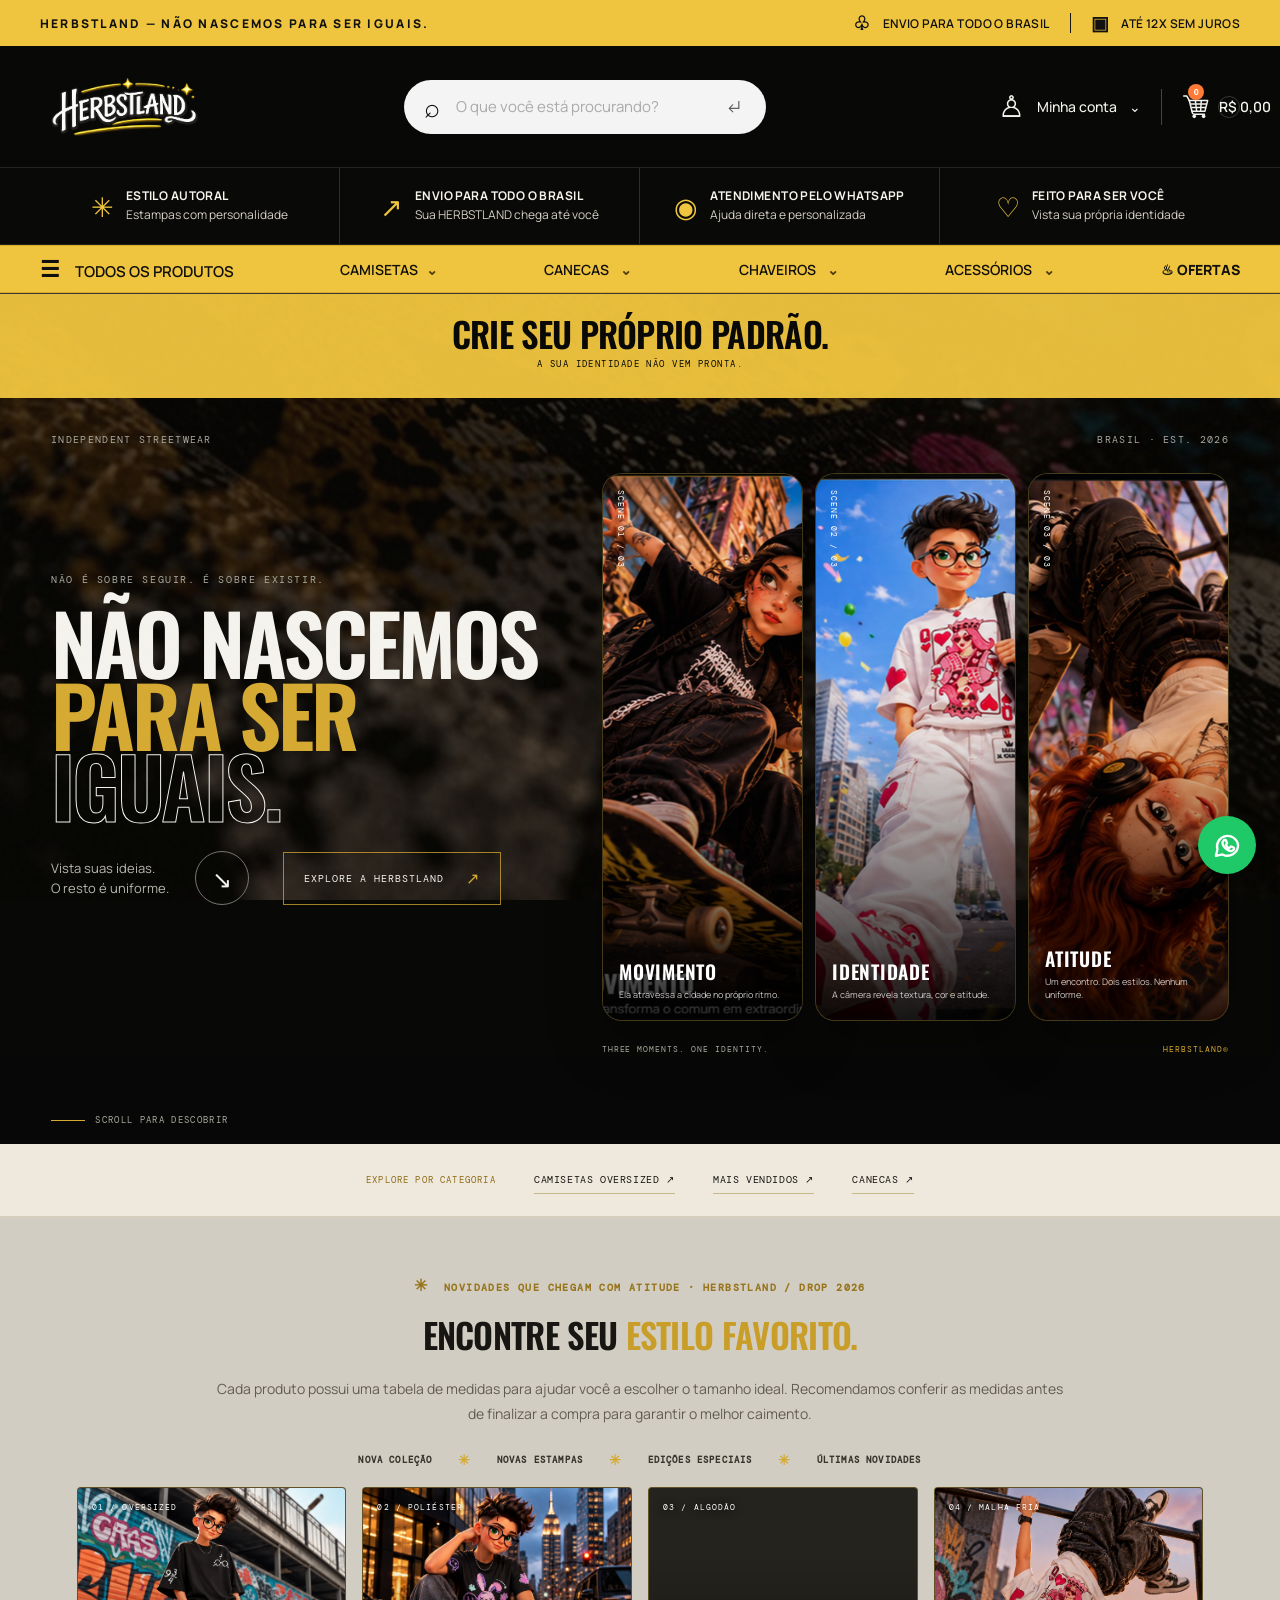
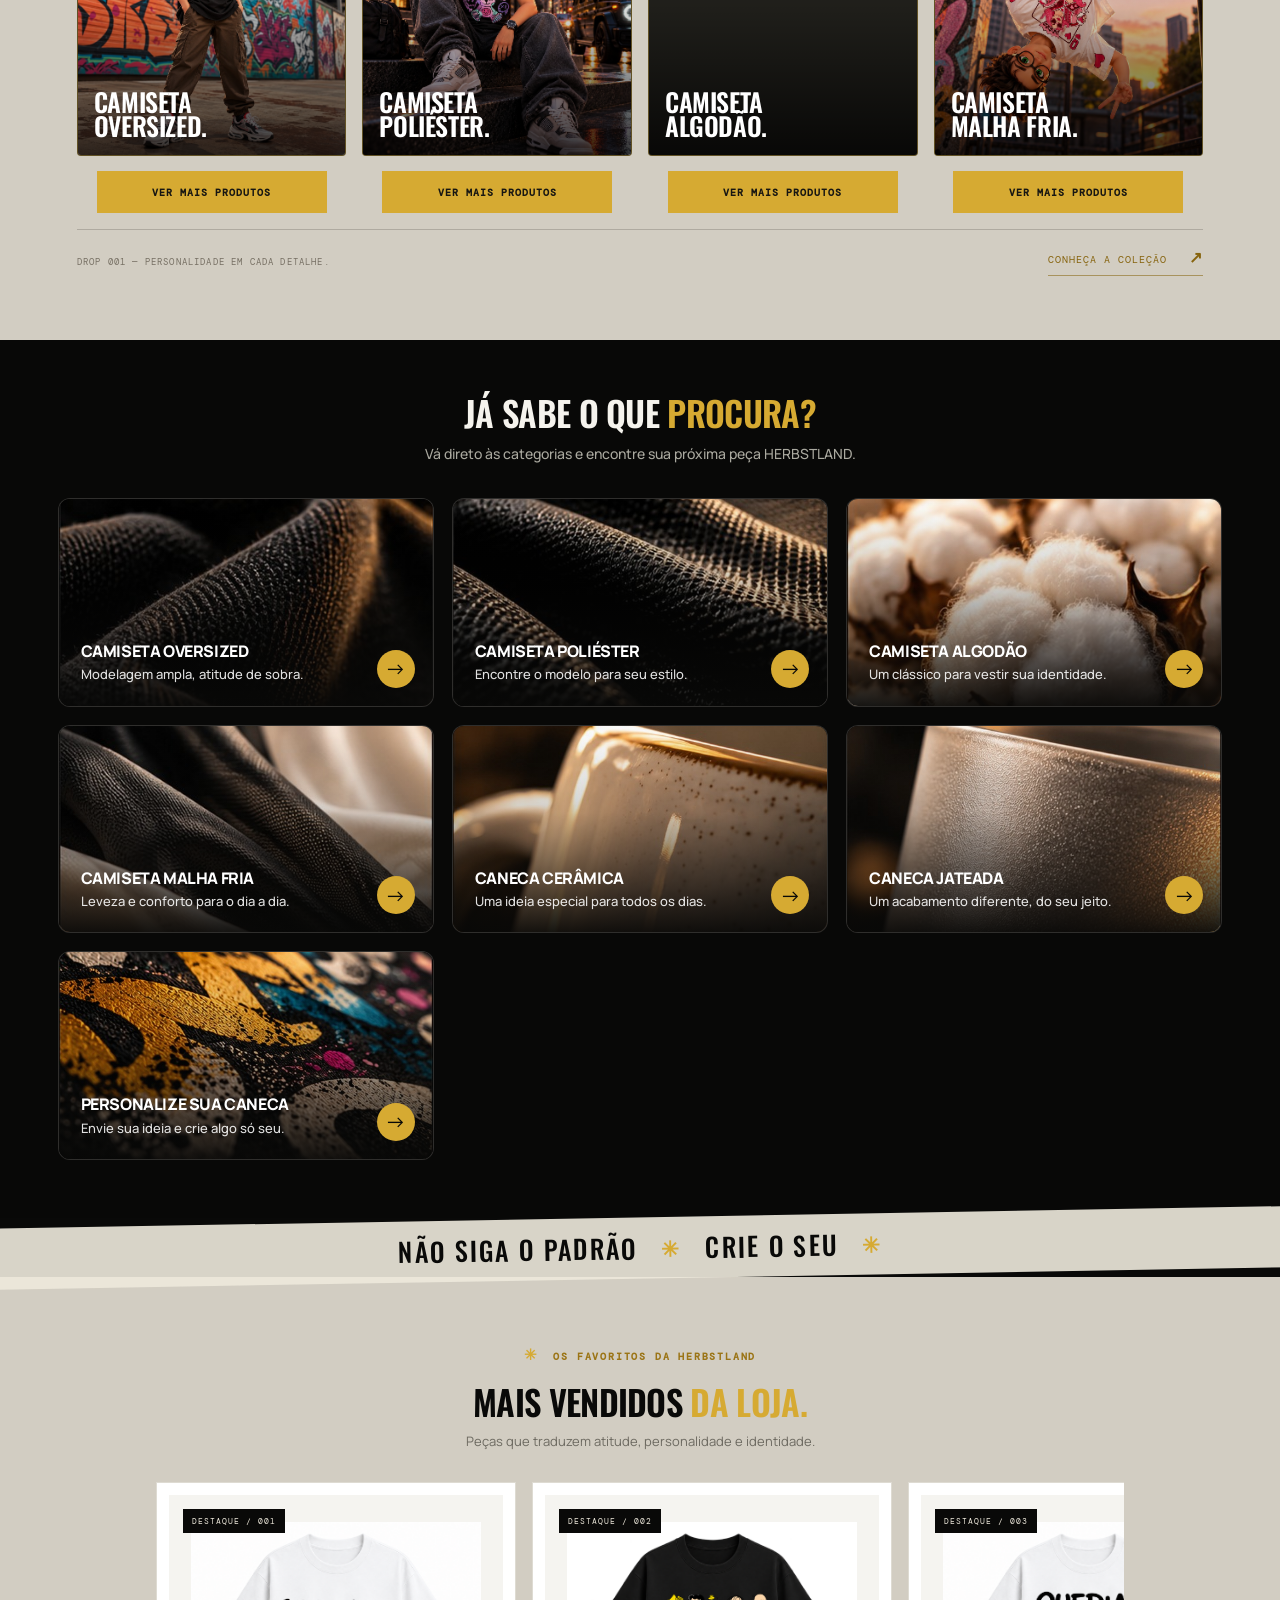
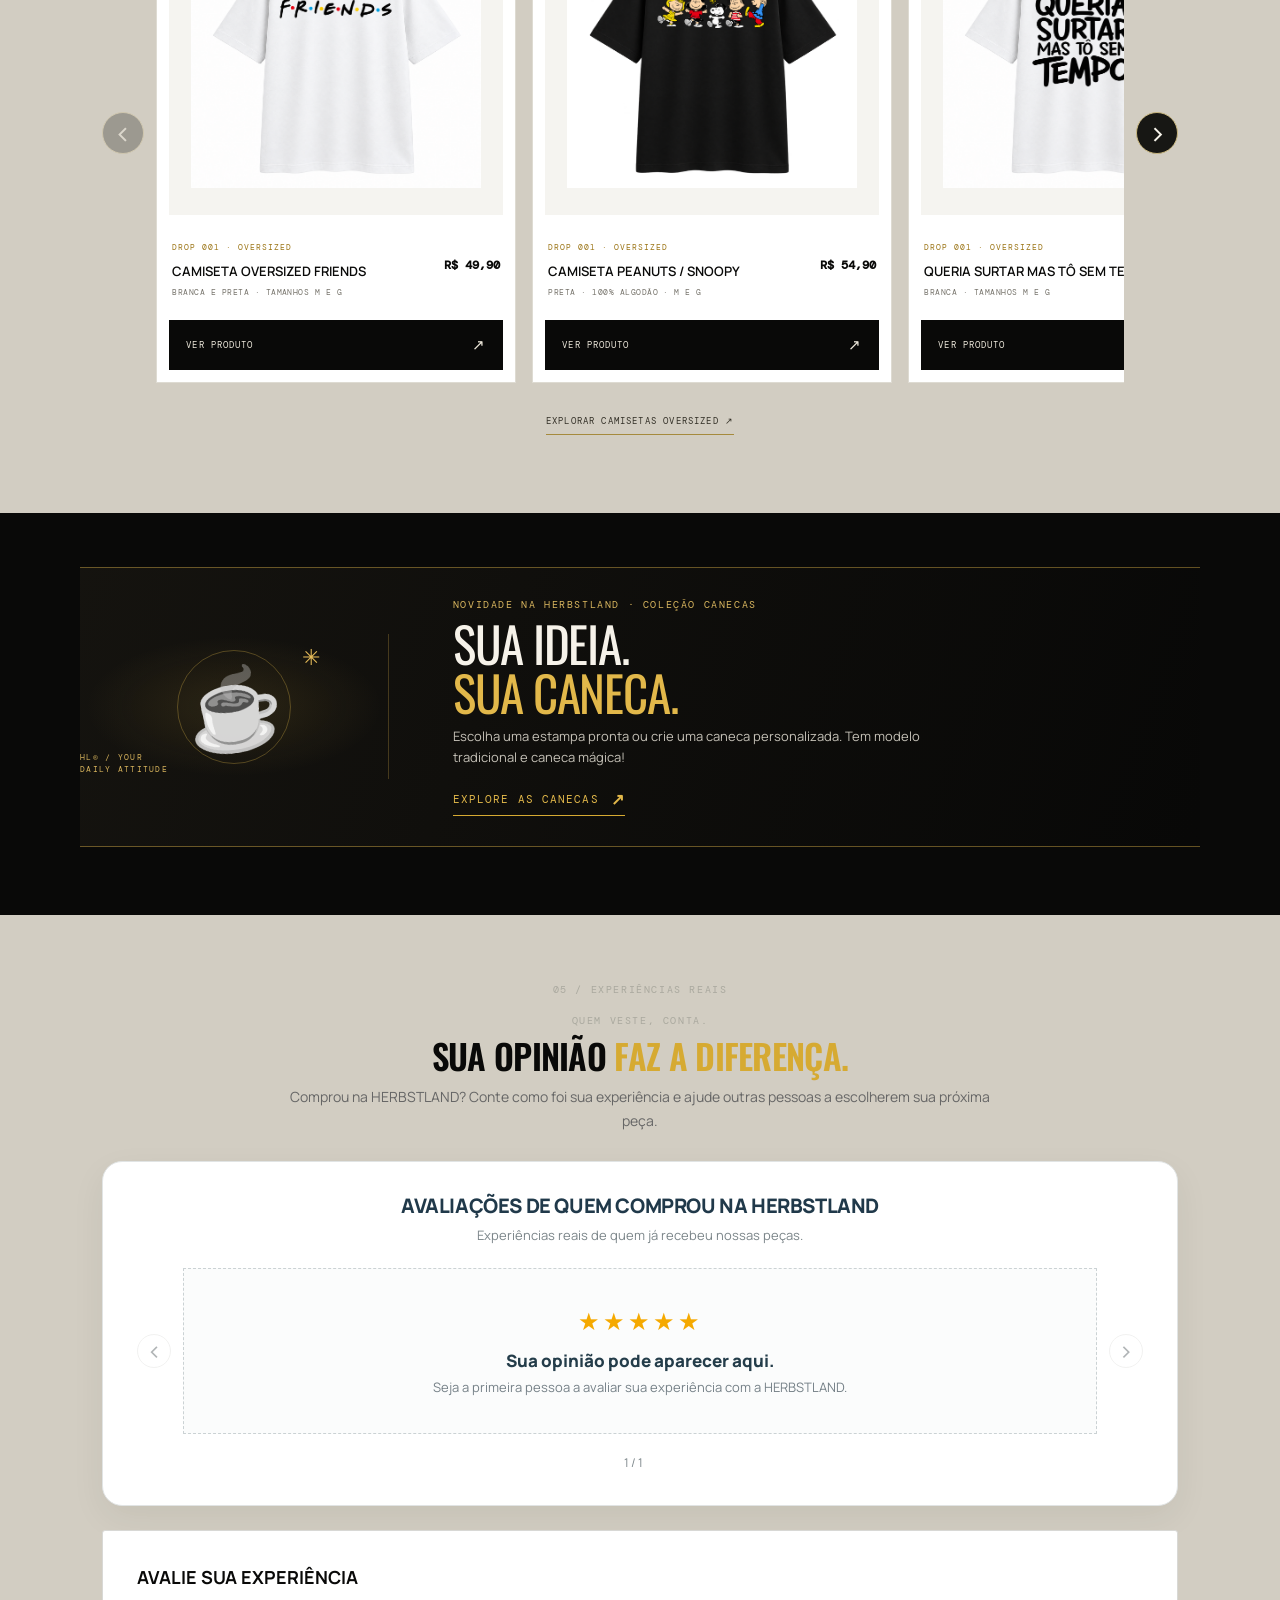
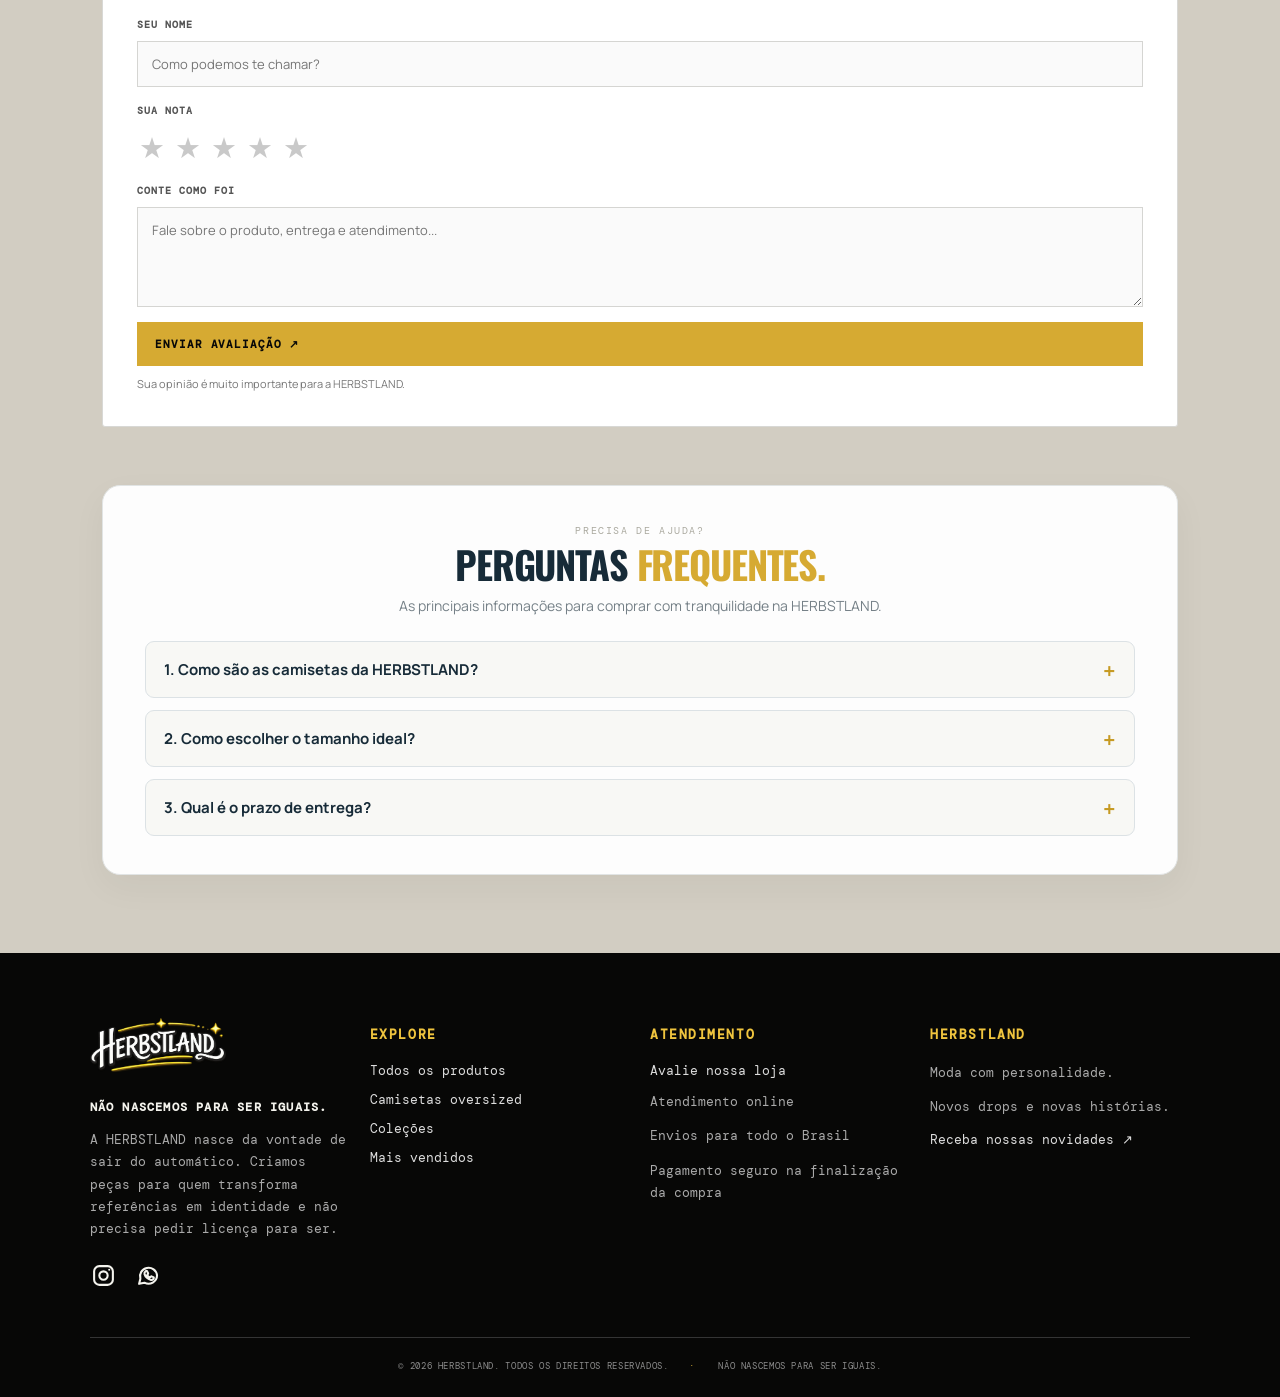
==== commit 109f04eb: "Add files via upload Atualização da integração Mercado Pago - teste" ====
--- a/index.html
+++ b/index.html
@@ -1,363 +1,363 @@
-<!doctype html>
-<html lang="pt-BR">
-<head>
-  <meta charset="utf-8" />
-  <meta name="viewport" content="width=device-width, initial-scale=1" />
-  <meta name="theme-color" content="#11110f" />
-  <meta name="description" content="HERBSTLAND — peças autorais para quem não nasceu para ser igual. Explore nossas coleções." />
-  <title>HERBSTLAND — Não nascemos para ser iguais.</title>
-  <link rel="preconnect" href="https://fonts.googleapis.com">
-  <link rel="preconnect" href="https://fonts.gstatic.com" crossorigin>
-  <link href="https://fonts.googleapis.com/css2?family=DM+Mono:wght@400;500&family=Manrope:wght@400;500;600;700;800&family=Oswald:wght@400;500;600;700&display=swap" rel="stylesheet">
-  <link rel="stylesheet" href="herbstland-v11.css?v=130" />
-  <script>try{if(sessionStorage.getItem("herbstland-intro-seen")==="1"){document.documentElement.classList.add("intro-seen");}else{sessionStorage.setItem("herbstland-intro-seen","1");}}catch(e){document.documentElement.classList.add("intro-seen");}</script>
-  <style>.intro-seen #brand-intro{display:none!important;}</style>
-  <link rel="stylesheet" href="cart-preview.css?v=131">
-</head>
-<body>
-  <div class="scroll-backdrop" aria-hidden="true"></div>
-  <div class="noise" aria-hidden="true"></div>
-  <div class="brand-intro" id="brand-intro" aria-label="Abertura HERBSTLAND">
-    <div class="intro-rule"></div>
-    <div class="intro-brand-name" aria-label="HERBSTLAND">HERBSTLAND</div>
-    <h2 class="intro-slogan">NÃO NASCEMOS<br><span>PARA SER IGUAIS.</span></h2>
-  </div>
-  <div class="announcement header-promo"><span class="promo-center">HERBSTLAND — NÃO NASCEMOS PARA SER IGUAIS.</span><span class="promo-right"><b>♧</b> ENVIO PARA TODO O BRASIL <i></i> <b>▣</b> ATÉ 12X SEM JUROS</span></div>
-  <header class="site-header header-v2">
-    <div class="header-main-row">
-      <a class="wordmark" href="#top" aria-label="HERBSTLAND início"><img src="assets/herbstland-logo.png" alt="HERBSTLAND" /></a>
-      <form class="header-search" action="#loja" role="search"><label class="sr-only" for="site-search">Pesquisar produtos</label><span aria-hidden="true">⌕</span><input id="site-search" type="search" placeholder="O que você está procurando?" /><button type="submit" aria-label="Pesquisar">↵</button></form>
-      <div class="header-actions header-v2-actions"><a class="account-link" href="account.html"><span class="header-icon">♙</span><span>Minha conta</span><span class="chevron">⌄</span></a><a class="cart-trigger" href="carrinho.html" aria-label="Abrir carrinho"><svg class="cart-svg" viewBox="0 0 48 48" role="img" aria-label="Carrinho de compras" xmlns="http://www.w3.org/2000/svg"><path d="M3 5h5l4.5 7.5 5.1 21.2a3.4 3.4 0 0 0 3.3 2.6h17.5" fill="none" stroke="currentColor" stroke-width="2.7" stroke-linecap="round" stroke-linejoin="round"/><path d="M12 13h32l-4.7 18.2H17.2M16 19h26M17.5 25h22M23 14l2 16M33 14l-1 16" fill="none" stroke="currentColor" stroke-width="2.5" stroke-linecap="round" stroke-linejoin="round"/><circle cx="21" cy="40" r="3.1" fill="currentColor"/><circle cx="37" cy="40" r="3.1" fill="currentColor"/></svg><span class="bag-count" id="cart-count">0</span><span class="cart-value" id="header-cart-value">R$ 0,00</span></a><button class="icon-button menu-toggle" aria-label="Abrir menu">☰</button></div>
-    </div>
-    <section class="home-benefits" aria-label="Vantagens HERBSTLAND">
-      <div class="home-benefit"><span>✳</span><div><strong>ESTILO AUTORAL</strong><small>Estampas com personalidade</small></div></div>
-      <div class="home-benefit"><span>↗</span><div><strong>ENVIO PARA TODO O BRASIL</strong><small>Sua HERBSTLAND chega até você</small></div></div>
-      <div class="home-benefit"><span>◉</span><div><strong>ATENDIMENTO PELO WHATSAPP</strong><small>Ajuda direta e personalizada</small></div></div>
-      <div class="home-benefit"><span>♡</span><div><strong>FEITO PARA SER VOCÊ</strong><small>Vista sua própria identidade</small></div></div>
-    </section>
-    <nav class="category-nav category-nav-v2" aria-label="Categorias de produtos">
-      <a class="all-products" onclick="event.preventDefault();var m=document.getElementById('mobile-menu');if(m){m.classList.add('open');m.style.display='flex';m.setAttribute('aria-hidden','false');document.body.style.overflow='hidden';}" href="#mais-vendidos"><span>☰</span> TODOS OS PRODUTOS</a><div class="nav-dropdown"><a href="#mais-vendidos" >CAMISETAS <i>⌄</i></a><div class="nav-dropdown-menu"><a href="camisetas-oversized.html">CAMISETA OVERSIZED</a></div></div><a href="canecas.html">CANECAS <i>⌄</i></a><a href="#mais-vendidos">CHAVEIROS <i>⌄</i></a><a href="#mais-vendidos">ACESSÓRIOS <i>⌄</i></a><a class="offers-link" href="#mais-vendidos">♨ OFERTAS</a>
-    </nav>
-  </header>
-
-
-  <main id="top">
-    <section class="campaign">
-      <div class="campaign-mark">HL®</div><div class="campaign-copy"><h2>CRIE SEU <em>PRÓPRIO PADRÃO.</em></h2><p class="eyebrow">A SUA IDENTIDADE NÃO VEM PRONTA.</p></div><div class="campaign-side">HERBSTLAND — PERSONALIZED CULTURE — 2026</div>
-    </section>
-
-    <section class="hero">
-      <div class="hero-topline"><span>INDEPENDENT STREETWEAR</span><span>BRASIL · EST. 2026</span></div>
-      <div class="hero-copy">
-        <p class="eyebrow reveal">NÃO É SOBRE SEGUIR. É SOBRE EXISTIR.</p>
-        <h1 class="reveal hero-title">NÃO NASCEMOS<br><em>PARA SER</em><br><span>IGUAIS.</span></h1>
-        <div class="hero-bottom reveal"><p>Vista suas ideias.<br>O resto é uniforme.</p><a class="round-link" href="#mais-vendidos" aria-label="Explorar a loja">↘</a><a class="hero-shop-cta" href="#mais-vendidos">EXPLORE A HERBSTLAND <span>↗</span></a></div>
-      </div>
-      <div class="hero-filmstrip" aria-label="Três cenas do universo HERBSTLAND">
-        <article class="film-panel film-panel-one">
-          <img src="assets/hero-movimento.png" alt="Personagem HERBSTLAND em movimento" />
-          <span class="film-index">SCENE 01 / 03</span><div class="film-copy"><strong>MOVIMENTO</strong><small>Ela atravessa a cidade no próprio ritmo.</small></div>
-        </article>
-        <article class="film-panel film-panel-two">
-          <img src="assets/hero-identidade.png" alt="Protagonista HERBSTLAND com look Rainha de Vermelho" />
-          <span class="film-index">SCENE 02 / 03</span><div class="film-copy"><strong>IDENTIDADE</strong><small>A câmera revela textura, cor e atitude.</small></div>
-        </article>
-        <article class="film-panel film-panel-three">
-          <img src="assets/hero-atitude.png" alt="Protagonista HERBSTLAND usando camiseta Friends preta" />
-          <span class="film-index">SCENE 03 / 03</span><div class="film-copy"><strong>ATITUDE</strong><small>Um encontro. Dois estilos. Nenhum uniforme.</small></div>
-        </article>
-        <div class="filmstrip-caption">THREE MOMENTS. ONE IDENTITY. <i>HERBSTLAND®</i></div>
-      </div>
-      <div class="scroll-cue"><span></span> SCROLL PARA DESCOBRIR</div>
-    </section>
-
-
-
-    <nav class="home-category-shortcuts" aria-label="Explore as categorias">
-      <span>EXPLORE POR CATEGORIA</span>
-      <a href="camisetas-oversized.html">CAMISETAS OVERSIZED ↗</a>
-      <a href="#mais-vendidos">MAIS VENDIDOS ↗</a>
-      <a href="canecas.html">CANECAS ↗</a>
-    </nav>
-
-
-
-    <section class="launch-section" id="novidades" aria-labelledby="launch-title">
-      <div class="launch-heading">
-        <div>
-          <div class="launch-kicker"><span>✳</span> NOVIDADES QUE CHEGAM COM ATITUDE · HERBSTLAND / DROP 2026</div>
-          <h2 id="launch-title">ENCONTRE SEU <em>ESTILO FAVORITO.</em></h2>
-        </div>
-        <p>Cada produto possui uma tabela de medidas para ajudar você a escolher o tamanho ideal. Recomendamos conferir as medidas antes de finalizar a compra para garantir o melhor caimento.</p>
-      </div>
-      <div class="launch-labels" aria-label="Destaques da coleção">
-        <span>NOVA COLEÇÃO</span><i>✳</i><span>NOVAS ESTAMPAS</span><i>✳</i><span>EDIÇÕES ESPECIAIS</span><i>✳</i><span>ÚLTIMAS NOVIDADES</span>
-      </div>
-      <div class="launch-gallery launch-gallery-four">
-        <article class="launch-item">
-          <a class="launch-photo" href="camisetas-oversized.html" aria-label="Confira as camisetas oversized HERBSTLAND">
-            <img src="assets/estilo-oversized.jpg" alt="Personagem HERBSTLAND com camiseta oversized preta em cenário de skatepark" loading="eager" decoding="async">
-            <span class="launch-photo-index">01 / OVERSIZED</span><b>CAMISETA<br>OVERSIZED.</b>
-          </a>
-          <a class="launch-more" href="camisetas-oversized.html">VER MAIS PRODUTOS</a>
-        </article>
-        <article class="launch-item">
-          <a class="launch-photo" href="camisetas-oversized.html" aria-label="Confira as camisetas de poliéster HERBSTLAND">
-            <img src="assets/estilo-poliester.jpg" alt="Personagem HERBSTLAND usando camiseta estampada em cenário urbano noturno" loading="eager" decoding="async">
-            <span class="launch-photo-index">02 / POLIÉSTER</span><b>CAMISETA<br>POLIÉSTER.</b>
-          </a>
-          <a class="launch-more" href="camisetas-oversized.html">VER MAIS PRODUTOS</a>
-        </article>
-        <article class="launch-item">
-          <a class="launch-photo" href="camisetas-oversized.html" aria-label="Confira as camisetas de algodão HERBSTLAND">
-            <img src="assets/estilo-algodao.jpg" alt="Personagem HERBSTLAND usando camiseta branca com estampa de gatos" loading="eager" decoding="async">
-            <span class="launch-photo-index">03 / ALGODÃO</span><b>CAMISETA<br>ALGODÃO.</b>
-          </a>
-          <a class="launch-more" href="camisetas-oversized.html">VER MAIS PRODUTOS</a>
-        </article>
-        <article class="launch-item">
-          <a class="launch-photo" href="camisetas-oversized.html" aria-label="Confira as camisetas de malha fria HERBSTLAND">
-            <img src="assets/estilo-malha-fria.jpg" alt="Personagem HERBSTLAND em pose acrobática com camiseta estampada">
-            <span class="launch-photo-index">04 / MALHA FRIA</span><b>CAMISETA<br>MALHA FRIA.</b>
-          </a>
-          <a class="launch-more" href="camisetas-oversized.html">VER MAIS PRODUTOS</a>
-        </article>
-      </div>
-      <div class="launch-footer"><span>DROP 001 — PERSONALIDADE EM CADA DETALHE.</span><a href="camisetas-oversized.html">CONHEÇA A COLEÇÃO <b>↗</b></a></div>
-    </section>
-
-
-
-
-
-    <section class="quick-categories" aria-labelledby="quick-categories-title">
-      <div class="quick-categories-heading">
-        <h2 id="quick-categories-title">JÁ SABE O QUE <em>PROCURA?</em></h2>
-        <p>Vá direto às categorias e encontre sua próxima peça HERBSTLAND.</p>
-      </div>
-      <div class="quick-categories-grid">
-        <a class="quick-category-card shirt-card" href="camisetas-oversized.html">
-          <img src="assets/atalho-oversized-editorial.jpg" alt="Textura de malha preta encorpada em detalhe editorial">
-          <span class="quick-category-copy"><strong>CAMISETA OVERSIZED</strong><small>Modelagem ampla, atitude de sobra.</small></span><i aria-hidden="true">→</i>
-        </a>
-        <a class="quick-category-card shirt-card" href="camisetas-oversized.html">
-          <img src="assets/atalho-poliester-editorial.jpg" alt="Textura de tecido esportivo em malha perfurada">
-          <span class="quick-category-copy"><strong>CAMISETA POLIÉSTER</strong><small>Encontre o modelo para seu estilo.</small></span><i aria-hidden="true">→</i>
-        </a>
-        <a class="quick-category-card shirt-card" href="camisetas-oversized.html">
-          <img src="assets/atalho-algodao-editorial.jpg" alt="Fibras naturais e algodão em close editorial">
-          <span class="quick-category-copy"><strong>CAMISETA ALGODÃO</strong><small>Um clássico para vestir sua identidade.</small></span><i aria-hidden="true">→</i>
-        </a>
-        <a class="quick-category-card shirt-card" href="camisetas-oversized.html">
-          <img src="assets/atalho-malha-fria-editorial.jpg" alt="Tecido leve e fluido em tons preto e creme">
-          <span class="quick-category-copy"><strong>CAMISETA MALHA FRIA</strong><small>Leveza e conforto para o dia a dia.</small></span><i aria-hidden="true">→</i>
-        </a>
-        <a class="quick-category-card mug-card" href="canecas.html#modelos">
-          <img src="assets/atalho-ceramica-editorial.jpg" alt="Detalhe de caneca de cerâmica clara com acabamento artesanal">
-          <span class="quick-category-copy"><strong>CANECA CERÂMICA</strong><small>Uma ideia especial para todos os dias.</small></span><i aria-hidden="true">→</i>
-        </a>
-        <a class="quick-category-card mug-card" href="canecas.html#modelos">
-          <img src="assets/atalho-jateada-editorial.jpg" alt="Superfície jateada de caneca em detalhe de textura">
-          <span class="quick-category-copy"><strong>CANECA JATEADA</strong><small>Um acabamento diferente, do seu jeito.</small></span><i aria-hidden="true">→</i>
-        </a>
-        <a class="quick-category-card mug-card personalize-card" href="canecas.html#personalize">
-          <img src="assets/atalho-estampa-editorial.jpg" alt="Estampa gráfica colorida impressa sobre tecido em close">
-          <span class="quick-category-copy"><strong>PERSONALIZE SUA CANECA</strong><small>Envie sua ideia e crie algo só seu.</small></span><i aria-hidden="true">→</i>
-        </a>
-      </div>
-    </section>
-
-    <section class="ticker" aria-label="Frase da HERBSTLAND"><div class="ticker-track"><span>NÃO SIGA O PADRÃO</span><b aria-hidden="true">✳</b><span>CRIE O SEU</span><b aria-hidden="true">✳</b></div></section>
-
-
-
-
-    <section class="best-sellers section-pad" id="mais-vendidos" aria-labelledby="best-sellers-title">
-      <div class="best-sellers-heading">
-        <div class="best-sellers-kicker"><span>✳</span> OS FAVORITOS DA HERBSTLAND</div>
-        <h2 id="best-sellers-title">MAIS VENDIDOS <em>DA LOJA.</em></h2>
-        <p>Peças que traduzem atitude, personalidade e identidade.</p>
-      </div>
-      <div class="best-sellers-carousel" aria-label="Carrossel de produtos mais vendidos">
-        <button class="best-sellers-arrow best-sellers-prev" type="button" aria-label="Ver produtos anteriores">‹</button>
-        <div class="best-sellers-viewport" tabindex="0">
-        <div class="best-sellers-grid">
-        <article class="best-seller-card">
-          <a class="best-seller-image" href="camiseta-friends.html"><span class="best-seller-tag">DESTAQUE / 001</span><img src="assets/friends-oversized.png" loading="eager" decoding="async" alt="Camiseta oversized Friends"></a>
-          <div class="best-seller-info"><div><small>DROP 001 · OVERSIZED</small><h3>CAMISETA OVERSIZED FRIENDS</h3><p>BRANCA E PRETA · TAMANHOS M E G</p></div><strong>R$ 49,90</strong></div>
-          <a class="best-seller-cta" href="camiseta-friends.html">VER PRODUTO <span>↗</span></a>
-        </article>
-        <article class="best-seller-card">
-          <a class="best-seller-image" href="camiseta-peanuts-snoopy.html"><span class="best-seller-tag">DESTAQUE / 002</span><img src="assets/peanuts-oversized.png" loading="eager" decoding="async" alt="Camiseta oversized Peanuts Snoopy"></a>
-          <div class="best-seller-info"><div><small>DROP 001 · OVERSIZED</small><h3>CAMISETA PEANUTS / SNOOPY</h3><p>PRETA · 100% ALGODÃO · M E G</p></div><strong>R$ 54,90</strong></div>
-          <a class="best-seller-cta" href="camiseta-peanuts-snoopy.html">VER PRODUTO <span>↗</span></a>
-        </article>
-        <article class="best-seller-card">
-          <a class="best-seller-image" href="camiseta-queria-surtar.html"><span class="best-seller-tag">DESTAQUE / 003</span><img src="assets/queria-surtar-oversized.png" loading="eager" decoding="async" alt="Camiseta Queria Surtar Mas Tô Sem Tempo"></a>
-          <div class="best-seller-info"><div><small>DROP 001 · OVERSIZED</small><h3>QUERIA SURTAR MAS TÔ SEM TEMPO</h3><p>BRANCA · TAMANHOS M E G</p></div><strong>R$ 54,90</strong></div>
-          <a class="best-seller-cta" href="camiseta-queria-surtar.html">VER PRODUTO <span>↗</span></a>
-        </article>
-        </div>
-        </div>
-        <button class="best-sellers-arrow best-sellers-next" type="button" aria-label="Ver próximos produtos">›</button>
-      </div>
-      <a class="best-sellers-all" href="camisetas-oversized.html">EXPLORAR CAMISETAS OVERSIZED ↗</a>
-    </section>
-
-    <a class="home-mugs-feature" href="canecas.html" aria-label="Conheça a coleção de canecas HERBSTLAND">
-      <div class="home-mugs-art" aria-hidden="true"><span class="mug-spark">✳</span><span class="mug-symbol">☕</span><span class="mug-caption">HL® / YOUR<br>DAILY ATTITUDE</span></div>
-      <div class="home-mugs-copy">
-        <p class="eyebrow">NOVIDADE NA HERBSTLAND · COLEÇÃO CANECAS</p>
-        <h2>SUA IDEIA.<br><em>SUA CANECA.</em></h2>
-        <p>Escolha uma estampa pronta ou crie uma caneca personalizada. Tem modelo tradicional e caneca mágica!</p>
-        <span class="home-mugs-cta">EXPLORE AS CANECAS <b>↗</b></span>
-      </div>
-      <span class="home-mugs-index">01 / PERSONALIZE SEU DIA</span>
-    </a>
-
-    <section class="reviews-section section-pad" id="avaliacoes">
-      <div class="section-index">05 / EXPERIÊNCIAS REAIS</div>
-      <div class="reviews-heading"><div><p class="eyebrow">QUEM VESTE, CONTA.</p><h2>SUA OPINIÃO <em>FAZ A DIFERENÇA.</em></h2></div><p>Comprou na HERBSTLAND? Conte como foi sua experiência e ajude outras pessoas a escolherem sua próxima peça.</p></div>
-      <div class="reviews-layout">
-        <div class="reviews-board">
-          <div class="reviews-board-heading"><h3>AVALIAÇÕES DE QUEM COMPROU NA HERBSTLAND</h3><p>Experiências reais de quem já recebeu nossas peças.</p></div>
-          <div class="reviews-carousel" aria-label="Carrossel de avaliações">
-            <button class="reviews-arrow reviews-prev" type="button" aria-label="Ver avaliações anteriores" disabled>‹</button>
-            <div id="reviews-list" class="reviews-grid" aria-live="polite"><div class="reviews-placeholder"><span>★★★★★</span><h4>Sua opinião pode aparecer aqui.</h4><p>Seja a primeira pessoa a avaliar sua experiência com a HERBSTLAND.</p></div></div>
-            <button class="reviews-arrow reviews-next" type="button" aria-label="Ver próximas avaliações" disabled>›</button>
-          </div>
-          <div class="reviews-pagination" aria-live="polite"><span class="reviews-page-label">1 / 1</span><div class="reviews-dots"></div></div>
-        </div>
-        <form class="review-form" id="review-form"><h3>AVALIE SUA EXPERIÊNCIA</h3><label for="review-name">SEU NOME</label><input id="review-name" name="name" type="text" placeholder="Como podemos te chamar?" required maxlength="50"><label>SUA NOTA</label><div class="rating-picker" role="radiogroup" aria-label="Escolha uma nota de 1 a 5"><button type="button" data-rating="1" aria-label="1 estrela">★</button><button type="button" data-rating="2" aria-label="2 estrelas">★</button><button type="button" data-rating="3" aria-label="3 estrelas">★</button><button type="button" data-rating="4" aria-label="4 estrelas">★</button><button type="button" data-rating="5" aria-label="5 estrelas">★</button></div><input type="hidden" id="review-rating" value="5"><label for="review-message">CONTE COMO FOI</label><textarea id="review-message" name="message" rows="4" placeholder="Fale sobre o produto, entrega e atendimento..." required maxlength="500"></textarea><button class="review-submit" type="submit">ENVIAR AVALIAÇÃO ↗</button><small id="review-feedback">Sua opinião é muito importante para a HERBSTLAND.</small></form>
-        <section class="faq-section" aria-labelledby="faq-title"><div class="faq-heading"><p class="eyebrow">PRECISA DE AJUDA?</p><h2 id="faq-title">PERGUNTAS <em>FREQUENTES.</em></h2><p>As principais informações para comprar com tranquilidade na HERBSTLAND.</p></div><div class="faq-list"><details class="faq-item"><summary>1. Como são as camisetas da HERBSTLAND?</summary><p>Nossas camisetas são desenvolvidas para oferecer conforto, qualidade e estilo. Trabalhamos com diferentes tipos de tecidos, como 100% algodão e poliéster, sempre buscando proporcionar uma ótima experiência. Além disso, temos estampas exclusivas e criativas para quem gosta de expressar sua personalidade através da roupa!</p></details><details class="faq-item"><summary>2. Como escolher o tamanho ideal?</summary><p>Cada produto possui uma tabela de medidas para ajudar você a escolher o tamanho ideal. Recomendamos conferir as medidas antes de finalizar a compra para garantir o melhor caimento.</p></details><details class="faq-item"><summary>3. Qual é o prazo de entrega?</summary><p>O prazo de entrega varia de acordo com o seu CEP e a modalidade de envio escolhida. Você pode consultar a previsão diretamente na página do produto antes de finalizar sua compra.</p></details></div></section>
-      </div>
-    </section>
-  </main>
-
-  <footer class="footer footer-expanded" id="informacoes">
-    <div class="footer-main"><div class="footer-about"><a class="wordmark" href="#top"><img src="assets/herbstland-logo.png" alt="HERBSTLAND" /></a><p>NÃO NASCEMOS PARA SER IGUAIS.</p><span>A HERBSTLAND nasce da vontade de sair do automático. Criamos peças para quem transforma referências em identidade e não precisa pedir licença para ser.</span><div class="footer-social-icons" aria-label="Redes sociais"><a href="https://www.instagram.com/herbstland_personalizados/" target="_blank" rel="noopener noreferrer" aria-label="Instagram HERBSTLAND" title="Instagram"><svg viewBox="0 0 24 24" aria-hidden="true"><rect x="3" y="3" width="18" height="18" rx="5"/><circle cx="12" cy="12" r="4"/><circle class="icon-dot" cx="17.5" cy="6.5" r="1"/></svg></a><a href="https://wa.me/5511941466298" target="_blank" rel="noopener noreferrer" aria-label="WhatsApp HERBSTLAND" title="WhatsApp"><svg viewBox="0 0 24 24" aria-hidden="true"><path d="M20.2 11.8a8.2 8.2 0 0 1-12.1 7.1L3 20l1.2-4.9a8.2 8.2 0 1 1 16-3.3Z"/><path d="M9 8.2c.2-.5.5-.5.8-.5h.5c.2 0 .4.1.5.4l.8 1.8c.1.2.1.4-.1.6l-.6.7c-.2.2-.2.4 0 .6.5.9 1.2 1.6 2.1 2.1.2.1.4.1.6-.1l.8-.9c.2-.2.4-.2.6-.1l1.7.8c.3.1.4.3.4.5 0 .4-.2 1.2-.7 1.6-.5.5-1.2.7-2 .6-1.1-.2-2.5-.8-3.9-2.1-1.2-1.1-2-2.4-2.3-3.5-.3-1 .1-1.9.8-2.5Z"/></svg></a></div></div>
-      <div class="footer-column"><h3>EXPLORE</h3><a href="#mais-vendidos">Todos os produtos</a><a href="camisetas-oversized.html">Camisetas oversized</a><a href="camisetas-oversized.html">Coleções</a><a href="#mais-vendidos">Mais vendidos</a></div>
-      <div class="footer-column"><h3>ATENDIMENTO</h3><a href="#avaliacoes">Avalie nossa loja</a><span>Atendimento online</span><span>Envios para todo o Brasil</span><span>Pagamento seguro na finalização da compra</span></div>
-      <div class="footer-column"><h3>HERBSTLAND</h3><span>Moda com personalidade.</span><span>Novos drops e novas histórias.</span><a href="#newsletter-form">Receba nossas novidades ↗</a></div></div>
-    <div class="footer-bottom"><span>© 2026 HERBSTLAND. TODOS OS DIREITOS RESERVADOS.</span><span>NÃO NASCEMOS PARA SER IGUAIS.</span></div>
-  </footer>
-
-  <div class="overlay" id="overlay"></div>
-  <aside class="cart-drawer cart-preview-drawer" id="cart-drawer" aria-label="Sacola de compras" aria-hidden="true"><div class="drawer-head"><span>SUA BAG <small id="drawer-count">(0)</small></span><button class="close-drawer" aria-label="Fechar sacola">×</button></div><div id="cart-items" class="cart-items"><p class="empty-cart">Sua sacola está vazia.<br>O próximo passo é seu.</p></div><div class="cart-bottom"><div><span>SUBTOTAL</span><strong id="cart-total">R$ 0,00</strong></div><button id="checkout-button" disabled>CONTINUAR PARA PAGAMENTO ↗</button><small>O pagamento via Mercado Pago será ativado na etapa de integração.</small></div></aside>
-  <div class="quick-modal" id="quick-modal" role="dialog" aria-modal="true" aria-hidden="true"><button class="modal-close" aria-label="Fechar">×</button><div class="modal-visual" id="modal-visual"></div><div class="modal-details"><p class="eyebrow">HERBSTLAND / DROP 001</p><h2 id="modal-title">CAMISETA MANIFESTO</h2><p id="modal-description">Uma peça para expressar o que não cabe no óbvio.</p><strong id="modal-price">R$ 89,90</strong><label for="color-select">SELECIONE A COR</label><select id="color-select"></select><label for="size-select">SELECIONE O TAMANHO</label><select id="size-select"><option value="M">M</option><option value="G">G</option></select><button id="add-to-cart">ADICIONAR À BAG ↗</button><small>Consulte disponibilidade e medidas antes da compra.</small></div></div>
-  
-  <script>
-  // Remove títulos decorativos órfãos de versões anteriores que possam invadir o hero.
-  document.addEventListener('DOMContentLoaded', () => {
-    const header = document.querySelector('.site-header');
-    document.querySelectorAll('body *').forEach((el) => {
-      if (el === header || header?.contains(el) || el.children.length > 0) return;
-      const label = (el.textContent || '').replace(/\s+/g, ' ').trim().toUpperCase();
-      if (label === 'MANIFESTO' && !el.closest('nav, footer, .intro, .mobile-menu')) el.remove();
-    });
-  });
-</script>
-<script src="script.js?v=130"></script>
-
-<a class="whatsapp-float" href="https://wa.me/5511941466298" target="_blank" rel="noopener noreferrer" aria-label="Fale com a HERBSTLAND pelo WhatsApp" title="Fale conosco pelo WhatsApp"><svg viewBox="0 0 24 24" aria-hidden="true"><path d="M20.2 11.8a8.2 8.2 0 0 1-12.1 7.1L3 20l1.2-4.9a8.2 8.2 0 1 1 16-3.3Z"/><path d="M9 8.2c.2-.5.5-.5.8-.5h.5c.2 0 .4.1.5.4l.8 1.8c.1.2.1.4-.1.6l-.6.7c-.2.2-.2.4 0 .6.5.9 1.2 1.6 2.1 2.1.2.1.4.1.6-.1l.8-.9c.2-.2.4-.2.6-.1l1.7.8c.3.1.4.3.4.5 0 .4-.2 1.2-.7 1.6-.5.5-1.2.7-2 .6-1.1-.2-2.5-.8-3.9-2.1-1.2-1.1-2-2.4-2.3-3.5-.3-1 .1-1.9.8-2.5Z"/></svg></a>
-<div class="mobile-menu" id="mobile-menu" aria-hidden="true"><button class="mobile-menu-close" type="button" onclick="var m=document.getElementById('mobile-menu');if(m){m.classList.remove('open');m.setAttribute('aria-hidden','true');document.body.style.overflow='';}" aria-label="Fechar menu">×</button><p class="mobile-menu-title">TODAS AS CATEGORIAS</p><a href="index.html#mais-vendidos">TODOS OS PRODUTOS ↗</a><a href="camisetas-oversized.html">CAMISETAS OVERSIZED ↗</a><a href="canecas.html">CANECAS ↗</a><a href="index.html#mais-vendidos">CHAVEIROS <small>(EM BREVE)</small> ↗</a><a href="index.html#mais-vendidos">ACESSÓRIOS <small>(EM BREVE)</small> ↗</a><a href="index.html#mais-vendidos">OFERTAS ↗</a></div><style>
-@media(max-width:760px){
- .category-nav-v2{display:flex!important;height:44px!important;min-height:44px!important;justify-content:flex-start!important;overflow:hidden!important;padding:0 5vw!important;border-top:1px solid rgba(255,255,255,.18)!important}
- .category-nav-v2>a:not(.all-products),.category-nav-v2>.nav-dropdown{display:none!important}
- .category-nav-v2 .all-products{display:flex!important;align-items:center!important;gap:10px!important;width:100%!important;height:44px!important;font:700 13px var(--body)!important;color:#f5f3ed!important;white-space:nowrap!important}
- .category-nav-v2 .all-products span{font-size:21px!important}
- .header-v2-actions .menu-toggle{display:none!important}
-}
-.mobile-menu{position:fixed!important;inset:0!important;z-index:1000!important;background:#090909!important;color:#f5f3ed!important;display:flex!important;flex-direction:column!important;justify-content:center!important;gap:clamp(12px,2.2vh,20px)!important;padding:76px 9vw 42px!important;overflow-y:auto!important;transform:translateY(-110%)!important;visibility:hidden!important;opacity:0!important;pointer-events:none!important;transition:transform .35s ease,opacity .25s ease!important}
-.mobile-menu.open{transform:translateY(0)!important;visibility:visible!important;opacity:1!important;pointer-events:auto!important}
-@media(max-width:760px){.category-nav-v2 .all-products{display:flex!important;visibility:visible!important;opacity:1!important;pointer-events:auto!important;cursor:pointer!important}.mobile-menu.open{display:flex!important;z-index:99999!important;position:fixed!important;inset:0!important}}
-.mobile-menu .mobile-menu-title{margin:0 0 8px!important;color:#d6aa32!important;font:700 11px var(--mono)!important;letter-spacing:.18em!important}
-.mobile-menu a{font:700 clamp(23px,6vw,38px)/1.05 var(--display)!important;color:#f5f3ed!important}
-.mobile-menu a small{font:9px var(--mono)!important;color:#d6aa32!important}
-.mobile-menu-close{position:absolute!important;right:6vw!important;top:22px!important;border:0!important;background:none!important;color:#f5f3ed!important;font-size:34px!important}
-</style><script>
-(()=>{const menu=document.getElementById('mobile-menu');if(!menu)return;const open=()=>{menu.classList.add('open');menu.setAttribute('aria-hidden','false');document.body.style.overflow='hidden'};const close=()=>{menu.classList.remove('open');menu.setAttribute('aria-hidden','true');document.body.style.overflow=''};document.querySelectorAll('.all-products,.menu-toggle').forEach(el=>el.addEventListener('click',e=>{if(window.matchMedia('(max-width:760px)').matches){e.preventDefault();open()}}));const x=menu.querySelector('.mobile-menu-close');if(x)x.addEventListener('click',close);menu.querySelectorAll('a').forEach(a=>a.addEventListener('click',close));document.addEventListener('keydown',e=>{if(e.key==='Escape')close()});})();
-</script><style>
-/* V40 — menu de categorias também disponível no DESKTOP */
-@media (min-width: 761px){
-  .mobile-menu.open{
-    display:flex!important; visibility:visible!important; opacity:1!important; pointer-events:auto!important;
-    position:fixed!important; inset: auto auto auto 3.1vw!important;
-    top:230px!important; width:min(370px, calc(100vw - 48px))!important; height:auto!important; max-height:calc(100vh - 250px)!important;
-    overflow-y:auto!important; transform:translateY(0)!important; z-index:999999!important;
-    background:#0b0b0a!important; color:#f5f3ed!important; border:1px solid rgba(214,170,50,.55)!important;
-    box-shadow:0 18px 45px rgba(0,0,0,.45), 0 0 0 100vmax rgba(0,0,0,.42)!important;
-    padding:30px 30px 28px!important; gap:17px!important; justify-content:flex-start!important;
-  }
-  .mobile-menu.open .mobile-menu-title{font-size:11px!important;color:#d6aa32!important;margin:0 0 8px!important}
-  .mobile-menu.open a{font:600 17px/1.25 var(--body)!important;letter-spacing:.04em!important;color:#f5f3ed!important;padding:3px 0!important}
-  .mobile-menu.open a:hover{color:#d6aa32!important}
-  .mobile-menu.open .mobile-menu-close{top:17px!important;right:20px!important;font-size:27px!important;color:#f5f3ed!important}
-  .category-nav-v2 .all-products{cursor:pointer!important}
-}
-</style><script>
-(()=>{const panel=document.getElementById("mobile-menu");if(!panel)return;const trigger=document.querySelector(".category-nav-v2 .all-products");const close=()=>{panel.classList.remove("open");panel.setAttribute("aria-hidden","true");document.body.style.overflow=""};if(trigger){trigger.addEventListener("click",e=>{e.preventDefault();panel.classList.add("open");panel.setAttribute("aria-hidden","false");document.body.style.overflow="hidden"})}panel.addEventListener("click",e=>{if(e.target===panel)close()});document.addEventListener("keydown",e=>{if(e.key==="Escape")close()});panel.querySelectorAll("a").forEach(a=>a.addEventListener("click",close));})();
-</script><script>
-(()=>{
-  const updateScrollBackdrop=()=>{
-    const threshold=Math.max(180,Math.round(window.innerHeight*.28));
-    document.body.classList.toggle('has-scroll-backdrop',window.scrollY>threshold);
-  };
-  updateScrollBackdrop();
-  window.addEventListener('scroll',updateScrollBackdrop,{passive:true});
-  window.addEventListener('pageshow',updateScrollBackdrop);
-})();
-</script>
-<script src="cart-preview.js?v=131"></script>
-
-<script>
-(()=> {
-  const root = document.querySelector('.best-sellers-carousel');
-  if (!root) return;
-  const viewport = root.querySelector('.best-sellers-viewport');
-  const track = root.querySelector('.best-sellers-grid');
-  const cards = Array.from(root.querySelectorAll('.best-seller-card'));
-  const prev = root.querySelector('.best-sellers-prev');
-  const next = root.querySelector('.best-sellers-next');
-  if (!viewport || !track || !cards.length || !prev || !next) return;
-
-  // Force the real product assets to load and preserve their intrinsic proportions.
-  cards.forEach(card => {
-    const img = card.querySelector('img');
-    if (!img) return;
-    img.loading = 'eager';
-    img.removeAttribute('srcset');
-    img.decoding = 'sync';
-    img.style.display = 'block';
-    img.style.visibility = 'visible';
-  });
-
-  const step = () => {
-    const first = cards[0];
-    const second = cards[1];
-    if (second) return second.offsetLeft - first.offsetLeft;
-    return first.getBoundingClientRect().width;
-  };
-  const update = () => {
-    const max = Math.max(0, viewport.scrollWidth - viewport.clientWidth);
-    prev.disabled = viewport.scrollLeft <= 3;
-    next.disabled = viewport.scrollLeft >= max - 3;
-  };
-  const move = dir => {
-    const amount = step();
-    viewport.scrollTo({ left: Math.max(0, viewport.scrollLeft + dir * amount), behavior: 'smooth' });
-  };
-  prev.addEventListener('click', () => move(-1));
-  next.addEventListener('click', () => move(1));
-  viewport.addEventListener('scroll', update, { passive: true });
-  window.addEventListener('resize', update);
-  cards.forEach(card => {
-    const img = card.querySelector('img');
-    if (img) img.addEventListener('load', update);
-  });
-  requestAnimationFrame(() => requestAnimationFrame(update));
-  window.addEventListener('load', update);
-})();
-</script>
-</body>
-</html>
+<!doctype html>
+<html lang="pt-BR">
+<head>
+  <meta charset="utf-8" />
+  <meta name="viewport" content="width=device-width, initial-scale=1" />
+  <meta name="theme-color" content="#11110f" />
+  <meta name="description" content="HERBSTLAND — peças autorais para quem não nasceu para ser igual. Explore nossas coleções." />
+  <title>HERBSTLAND — Não nascemos para ser iguais.</title>
+  <link rel="preconnect" href="https://fonts.googleapis.com">
+  <link rel="preconnect" href="https://fonts.gstatic.com" crossorigin>
+  <link href="https://fonts.googleapis.com/css2?family=DM+Mono:wght@400;500&family=Manrope:wght@400;500;600;700;800&family=Oswald:wght@400;500;600;700&display=swap" rel="stylesheet">
+  <link rel="stylesheet" href="herbstland-v11.css?v=130" />
+  <script>try{if(sessionStorage.getItem("herbstland-intro-seen")==="1"){document.documentElement.classList.add("intro-seen");}else{sessionStorage.setItem("herbstland-intro-seen","1");}}catch(e){document.documentElement.classList.add("intro-seen");}</script>
+  <style>.intro-seen #brand-intro{display:none!important;}</style>
+  <link rel="stylesheet" href="cart-preview.css?v=131">
+</head>
+<body>
+  <div class="scroll-backdrop" aria-hidden="true"></div>
+  <div class="noise" aria-hidden="true"></div>
+  <div class="brand-intro" id="brand-intro" aria-label="Abertura HERBSTLAND">
+    <div class="intro-rule"></div>
+    <div class="intro-brand-name" aria-label="HERBSTLAND">HERBSTLAND</div>
+    <h2 class="intro-slogan">NÃO NASCEMOS<br><span>PARA SER IGUAIS.</span></h2>
+  </div>
+  <div class="announcement header-promo"><span class="promo-center">HERBSTLAND — NÃO NASCEMOS PARA SER IGUAIS.</span><span class="promo-right"><b>♧</b> ENVIO PARA TODO O BRASIL <i></i> <b>▣</b> ATÉ 12X SEM JUROS</span></div>
+  <header class="site-header header-v2">
+    <div class="header-main-row">
+      <a class="wordmark" href="#top" aria-label="HERBSTLAND início"><img src="assets/herbstland-logo.png" alt="HERBSTLAND" /></a>
+      <form class="header-search" action="#loja" role="search"><label class="sr-only" for="site-search">Pesquisar produtos</label><span aria-hidden="true">⌕</span><input id="site-search" type="search" placeholder="O que você está procurando?" /><button type="submit" aria-label="Pesquisar">↵</button></form>
+      <div class="header-actions header-v2-actions"><a class="account-link" href="account.html"><span class="header-icon">♙</span><span>Minha conta</span><span class="chevron">⌄</span></a><a class="cart-trigger" href="carrinho.html" aria-label="Abrir carrinho"><svg class="cart-svg" viewBox="0 0 48 48" role="img" aria-label="Carrinho de compras" xmlns="http://www.w3.org/2000/svg"><path d="M3 5h5l4.5 7.5 5.1 21.2a3.4 3.4 0 0 0 3.3 2.6h17.5" fill="none" stroke="currentColor" stroke-width="2.7" stroke-linecap="round" stroke-linejoin="round"/><path d="M12 13h32l-4.7 18.2H17.2M16 19h26M17.5 25h22M23 14l2 16M33 14l-1 16" fill="none" stroke="currentColor" stroke-width="2.5" stroke-linecap="round" stroke-linejoin="round"/><circle cx="21" cy="40" r="3.1" fill="currentColor"/><circle cx="37" cy="40" r="3.1" fill="currentColor"/></svg><span class="bag-count" id="cart-count">0</span><span class="cart-value" id="header-cart-value">R$ 0,00</span></a><button class="icon-button menu-toggle" aria-label="Abrir menu">☰</button></div>
+    </div>
+    <section class="home-benefits" aria-label="Vantagens HERBSTLAND">
+      <div class="home-benefit"><span>✳</span><div><strong>ESTILO AUTORAL</strong><small>Estampas com personalidade</small></div></div>
+      <div class="home-benefit"><span>↗</span><div><strong>ENVIO PARA TODO O BRASIL</strong><small>Sua HERBSTLAND chega até você</small></div></div>
+      <div class="home-benefit"><span>◉</span><div><strong>ATENDIMENTO PELO WHATSAPP</strong><small>Ajuda direta e personalizada</small></div></div>
+      <div class="home-benefit"><span>♡</span><div><strong>FEITO PARA SER VOCÊ</strong><small>Vista sua própria identidade</small></div></div>
+    </section>
+    <nav class="category-nav category-nav-v2" aria-label="Categorias de produtos">
+      <a class="all-products" onclick="event.preventDefault();var m=document.getElementById('mobile-menu');if(m){m.classList.add('open');m.style.display='flex';m.setAttribute('aria-hidden','false');document.body.style.overflow='hidden';}" href="#mais-vendidos"><span>☰</span> TODOS OS PRODUTOS</a><div class="nav-dropdown"><a href="#mais-vendidos" >CAMISETAS <i>⌄</i></a><div class="nav-dropdown-menu"><a href="camisetas-oversized.html">CAMISETA OVERSIZED</a></div></div><a href="canecas.html">CANECAS <i>⌄</i></a><a href="#mais-vendidos">CHAVEIROS <i>⌄</i></a><a href="#mais-vendidos">ACESSÓRIOS <i>⌄</i></a><a class="offers-link" href="#mais-vendidos">♨ OFERTAS</a>
+    </nav>
+  </header>
+
+
+  <main id="top">
+    <section class="campaign">
+      <div class="campaign-mark">HL®</div><div class="campaign-copy"><h2>CRIE SEU <em>PRÓPRIO PADRÃO.</em></h2><p class="eyebrow">A SUA IDENTIDADE NÃO VEM PRONTA.</p></div><div class="campaign-side">HERBSTLAND — PERSONALIZED CULTURE — 2026</div>
+    </section>
+
+    <section class="hero">
+      <div class="hero-topline"><span>INDEPENDENT STREETWEAR</span><span>BRASIL · EST. 2026</span></div>
+      <div class="hero-copy">
+        <p class="eyebrow reveal">NÃO É SOBRE SEGUIR. É SOBRE EXISTIR.</p>
+        <h1 class="reveal hero-title">NÃO NASCEMOS<br><em>PARA SER</em><br><span>IGUAIS.</span></h1>
+        <div class="hero-bottom reveal"><p>Vista suas ideias.<br>O resto é uniforme.</p><a class="round-link" href="#mais-vendidos" aria-label="Explorar a loja">↘</a><a class="hero-shop-cta" href="#mais-vendidos">EXPLORE A HERBSTLAND <span>↗</span></a></div>
+      </div>
+      <div class="hero-filmstrip" aria-label="Três cenas do universo HERBSTLAND">
+        <article class="film-panel film-panel-one">
+          <img src="assets/hero-movimento.png" alt="Personagem HERBSTLAND em movimento" />
+          <span class="film-index">SCENE 01 / 03</span><div class="film-copy"><strong>MOVIMENTO</strong><small>Ela atravessa a cidade no próprio ritmo.</small></div>
+        </article>
+        <article class="film-panel film-panel-two">
+          <img src="assets/hero-identidade.png" alt="Protagonista HERBSTLAND com look Rainha de Vermelho" />
+          <span class="film-index">SCENE 02 / 03</span><div class="film-copy"><strong>IDENTIDADE</strong><small>A câmera revela textura, cor e atitude.</small></div>
+        </article>
+        <article class="film-panel film-panel-three">
+          <img src="assets/hero-atitude.png" alt="Protagonista HERBSTLAND usando camiseta Friends preta" />
+          <span class="film-index">SCENE 03 / 03</span><div class="film-copy"><strong>ATITUDE</strong><small>Um encontro. Dois estilos. Nenhum uniforme.</small></div>
+        </article>
+        <div class="filmstrip-caption">THREE MOMENTS. ONE IDENTITY. <i>HERBSTLAND®</i></div>
+      </div>
+      <div class="scroll-cue"><span></span> SCROLL PARA DESCOBRIR</div>
+    </section>
+
+
+
+    <nav class="home-category-shortcuts" aria-label="Explore as categorias">
+      <span>EXPLORE POR CATEGORIA</span>
+      <a href="camisetas-oversized.html">CAMISETAS OVERSIZED ↗</a>
+      <a href="#mais-vendidos">MAIS VENDIDOS ↗</a>
+      <a href="canecas.html">CANECAS ↗</a>
+    </nav>
+
+
+
+    <section class="launch-section" id="novidades" aria-labelledby="launch-title">
+      <div class="launch-heading">
+        <div>
+          <div class="launch-kicker"><span>✳</span> NOVIDADES QUE CHEGAM COM ATITUDE · HERBSTLAND / DROP 2026</div>
+          <h2 id="launch-title">ENCONTRE SEU <em>ESTILO FAVORITO.</em></h2>
+        </div>
+        <p>Cada produto possui uma tabela de medidas para ajudar você a escolher o tamanho ideal. Recomendamos conferir as medidas antes de finalizar a compra para garantir o melhor caimento.</p>
+      </div>
+      <div class="launch-labels" aria-label="Destaques da coleção">
+        <span>NOVA COLEÇÃO</span><i>✳</i><span>NOVAS ESTAMPAS</span><i>✳</i><span>EDIÇÕES ESPECIAIS</span><i>✳</i><span>ÚLTIMAS NOVIDADES</span>
+      </div>
+      <div class="launch-gallery launch-gallery-four">
+        <article class="launch-item">
+          <a class="launch-photo" href="camisetas-oversized.html" aria-label="Confira as camisetas oversized HERBSTLAND">
+            <img src="assets/estilo-oversized.jpg" alt="Personagem HERBSTLAND com camiseta oversized preta em cenário de skatepark" loading="eager" decoding="async">
+            <span class="launch-photo-index">01 / OVERSIZED</span><b>CAMISETA<br>OVERSIZED.</b>
+          </a>
+          <a class="launch-more" href="camisetas-oversized.html">VER MAIS PRODUTOS</a>
+        </article>
+        <article class="launch-item">
+          <a class="launch-photo" href="camisetas-oversized.html" aria-label="Confira as camisetas de poliéster HERBSTLAND">
+            <img src="assets/estilo-poliester.jpg" alt="Personagem HERBSTLAND usando camiseta estampada em cenário urbano noturno" loading="eager" decoding="async">
+            <span class="launch-photo-index">02 / POLIÉSTER</span><b>CAMISETA<br>POLIÉSTER.</b>
+          </a>
+          <a class="launch-more" href="camisetas-oversized.html">VER MAIS PRODUTOS</a>
+        </article>
+        <article class="launch-item">
+          <a class="launch-photo" href="camisetas-oversized.html" aria-label="Confira as camisetas de algodão HERBSTLAND">
+            <img src="assets/estilo-algodao.jpg" alt="Personagem HERBSTLAND usando camiseta branca com estampa de gatos" loading="eager" decoding="async">
+            <span class="launch-photo-index">03 / ALGODÃO</span><b>CAMISETA<br>ALGODÃO.</b>
+          </a>
+          <a class="launch-more" href="camisetas-oversized.html">VER MAIS PRODUTOS</a>
+        </article>
+        <article class="launch-item">
+          <a class="launch-photo" href="camisetas-oversized.html" aria-label="Confira as camisetas de malha fria HERBSTLAND">
+            <img src="assets/estilo-malha-fria.jpg" alt="Personagem HERBSTLAND em pose acrobática com camiseta estampada">
+            <span class="launch-photo-index">04 / MALHA FRIA</span><b>CAMISETA<br>MALHA FRIA.</b>
+          </a>
+          <a class="launch-more" href="camisetas-oversized.html">VER MAIS PRODUTOS</a>
+        </article>
+      </div>
+      <div class="launch-footer"><span>DROP 001 — PERSONALIDADE EM CADA DETALHE.</span><a href="camisetas-oversized.html">CONHEÇA A COLEÇÃO <b>↗</b></a></div>
+    </section>
+
+
+
+
+
+    <section class="quick-categories" aria-labelledby="quick-categories-title">
+      <div class="quick-categories-heading">
+        <h2 id="quick-categories-title">JÁ SABE O QUE <em>PROCURA?</em></h2>
+        <p>Vá direto às categorias e encontre sua próxima peça HERBSTLAND.</p>
+      </div>
+      <div class="quick-categories-grid">
+        <a class="quick-category-card shirt-card" href="camisetas-oversized.html">
+          <img src="assets/atalho-oversized-editorial.jpg" alt="Textura de malha preta encorpada em detalhe editorial">
+          <span class="quick-category-copy"><strong>CAMISETA OVERSIZED</strong><small>Modelagem ampla, atitude de sobra.</small></span><i aria-hidden="true">→</i>
+        </a>
+        <a class="quick-category-card shirt-card" href="camisetas-oversized.html">
+          <img src="assets/atalho-poliester-editorial.jpg" alt="Textura de tecido esportivo em malha perfurada">
+          <span class="quick-category-copy"><strong>CAMISETA POLIÉSTER</strong><small>Encontre o modelo para seu estilo.</small></span><i aria-hidden="true">→</i>
+        </a>
+        <a class="quick-category-card shirt-card" href="camisetas-oversized.html">
+          <img src="assets/atalho-algodao-editorial.jpg" alt="Fibras naturais e algodão em close editorial">
+          <span class="quick-category-copy"><strong>CAMISETA ALGODÃO</strong><small>Um clássico para vestir sua identidade.</small></span><i aria-hidden="true">→</i>
+        </a>
+        <a class="quick-category-card shirt-card" href="camisetas-oversized.html">
+          <img src="assets/atalho-malha-fria-editorial.jpg" alt="Tecido leve e fluido em tons preto e creme">
+          <span class="quick-category-copy"><strong>CAMISETA MALHA FRIA</strong><small>Leveza e conforto para o dia a dia.</small></span><i aria-hidden="true">→</i>
+        </a>
+        <a class="quick-category-card mug-card" href="canecas.html#modelos">
+          <img src="assets/atalho-ceramica-editorial.jpg" alt="Detalhe de caneca de cerâmica clara com acabamento artesanal">
+          <span class="quick-category-copy"><strong>CANECA CERÂMICA</strong><small>Uma ideia especial para todos os dias.</small></span><i aria-hidden="true">→</i>
+        </a>
+        <a class="quick-category-card mug-card" href="canecas.html#modelos">
+          <img src="assets/atalho-jateada-editorial.jpg" alt="Superfície jateada de caneca em detalhe de textura">
+          <span class="quick-category-copy"><strong>CANECA JATEADA</strong><small>Um acabamento diferente, do seu jeito.</small></span><i aria-hidden="true">→</i>
+        </a>
+        <a class="quick-category-card mug-card personalize-card" href="canecas.html#personalize">
+          <img src="assets/atalho-estampa-editorial.jpg" alt="Estampa gráfica colorida impressa sobre tecido em close">
+          <span class="quick-category-copy"><strong>PERSONALIZE SUA CANECA</strong><small>Envie sua ideia e crie algo só seu.</small></span><i aria-hidden="true">→</i>
+        </a>
+      </div>
+    </section>
+
+    <section class="ticker" aria-label="Frase da HERBSTLAND"><div class="ticker-track"><span>NÃO SIGA O PADRÃO</span><b aria-hidden="true">✳</b><span>CRIE O SEU</span><b aria-hidden="true">✳</b></div></section>
+
+
+
+
+    <section class="best-sellers section-pad" id="mais-vendidos" aria-labelledby="best-sellers-title">
+      <div class="best-sellers-heading">
+        <div class="best-sellers-kicker"><span>✳</span> OS FAVORITOS DA HERBSTLAND</div>
+        <h2 id="best-sellers-title">MAIS VENDIDOS <em>DA LOJA.</em></h2>
+        <p>Peças que traduzem atitude, personalidade e identidade.</p>
+      </div>
+      <div class="best-sellers-carousel" aria-label="Carrossel de produtos mais vendidos">
+        <button class="best-sellers-arrow best-sellers-prev" type="button" aria-label="Ver produtos anteriores">‹</button>
+        <div class="best-sellers-viewport" tabindex="0">
+        <div class="best-sellers-grid">
+        <article class="best-seller-card">
+          <a class="best-seller-image" href="camiseta-friends.html"><span class="best-seller-tag">DESTAQUE / 001</span><img src="assets/friends-oversized.png" loading="eager" decoding="async" alt="Camiseta oversized Friends"></a>
+          <div class="best-seller-info"><div><small>DROP 001 · OVERSIZED</small><h3>CAMISETA OVERSIZED FRIENDS</h3><p>BRANCA E PRETA · TAMANHOS M E G</p></div><strong>R$ 49,90</strong></div>
+          <a class="best-seller-cta" href="camiseta-friends.html">VER PRODUTO <span>↗</span></a>
+        </article>
+        <article class="best-seller-card">
+          <a class="best-seller-image" href="camiseta-peanuts-snoopy.html"><span class="best-seller-tag">DESTAQUE / 002</span><img src="assets/peanuts-oversized.png" loading="eager" decoding="async" alt="Camiseta oversized Peanuts Snoopy"></a>
+          <div class="best-seller-info"><div><small>DROP 001 · OVERSIZED</small><h3>CAMISETA PEANUTS / SNOOPY</h3><p>PRETA · 100% ALGODÃO · M E G</p></div><strong>R$ 54,90</strong></div>
+          <a class="best-seller-cta" href="camiseta-peanuts-snoopy.html">VER PRODUTO <span>↗</span></a>
+        </article>
+        <article class="best-seller-card">
+          <a class="best-seller-image" href="camiseta-queria-surtar.html"><span class="best-seller-tag">DESTAQUE / 003</span><img src="assets/queria-surtar-oversized.png" loading="eager" decoding="async" alt="Camiseta Queria Surtar Mas Tô Sem Tempo"></a>
+          <div class="best-seller-info"><div><small>DROP 001 · OVERSIZED</small><h3>QUERIA SURTAR MAS TÔ SEM TEMPO</h3><p>BRANCA · TAMANHOS M E G</p></div><strong>R$ 54,90</strong></div>
+          <a class="best-seller-cta" href="camiseta-queria-surtar.html">VER PRODUTO <span>↗</span></a>
+        </article>
+        </div>
+        </div>
+        <button class="best-sellers-arrow best-sellers-next" type="button" aria-label="Ver próximos produtos">›</button>
+      </div>
+      <a class="best-sellers-all" href="camisetas-oversized.html">EXPLORAR CAMISETAS OVERSIZED ↗</a>
+    </section>
+
+    <a class="home-mugs-feature" href="canecas.html" aria-label="Conheça a coleção de canecas HERBSTLAND">
+      <div class="home-mugs-art" aria-hidden="true"><span class="mug-spark">✳</span><span class="mug-symbol">☕</span><span class="mug-caption">HL® / YOUR<br>DAILY ATTITUDE</span></div>
+      <div class="home-mugs-copy">
+        <p class="eyebrow">NOVIDADE NA HERBSTLAND · COLEÇÃO CANECAS</p>
+        <h2>SUA IDEIA.<br><em>SUA CANECA.</em></h2>
+        <p>Escolha uma estampa pronta ou crie uma caneca personalizada. Tem modelo tradicional e caneca mágica!</p>
+        <span class="home-mugs-cta">EXPLORE AS CANECAS <b>↗</b></span>
+      </div>
+      <span class="home-mugs-index">01 / PERSONALIZE SEU DIA</span>
+    </a>
+
+    <section class="reviews-section section-pad" id="avaliacoes">
+      <div class="section-index">05 / EXPERIÊNCIAS REAIS</div>
+      <div class="reviews-heading"><div><p class="eyebrow">QUEM VESTE, CONTA.</p><h2>SUA OPINIÃO <em>FAZ A DIFERENÇA.</em></h2></div><p>Comprou na HERBSTLAND? Conte como foi sua experiência e ajude outras pessoas a escolherem sua próxima peça.</p></div>
+      <div class="reviews-layout">
+        <div class="reviews-board">
+          <div class="reviews-board-heading"><h3>AVALIAÇÕES DE QUEM COMPROU NA HERBSTLAND</h3><p>Experiências reais de quem já recebeu nossas peças.</p></div>
+          <div class="reviews-carousel" aria-label="Carrossel de avaliações">
+            <button class="reviews-arrow reviews-prev" type="button" aria-label="Ver avaliações anteriores" disabled>‹</button>
+            <div id="reviews-list" class="reviews-grid" aria-live="polite"><div class="reviews-placeholder"><span>★★★★★</span><h4>Sua opinião pode aparecer aqui.</h4><p>Seja a primeira pessoa a avaliar sua experiência com a HERBSTLAND.</p></div></div>
+            <button class="reviews-arrow reviews-next" type="button" aria-label="Ver próximas avaliações" disabled>›</button>
+          </div>
+          <div class="reviews-pagination" aria-live="polite"><span class="reviews-page-label">1 / 1</span><div class="reviews-dots"></div></div>
+        </div>
+        <form class="review-form" id="review-form"><h3>AVALIE SUA EXPERIÊNCIA</h3><label for="review-name">SEU NOME</label><input id="review-name" name="name" type="text" placeholder="Como podemos te chamar?" required maxlength="50"><label>SUA NOTA</label><div class="rating-picker" role="radiogroup" aria-label="Escolha uma nota de 1 a 5"><button type="button" data-rating="1" aria-label="1 estrela">★</button><button type="button" data-rating="2" aria-label="2 estrelas">★</button><button type="button" data-rating="3" aria-label="3 estrelas">★</button><button type="button" data-rating="4" aria-label="4 estrelas">★</button><button type="button" data-rating="5" aria-label="5 estrelas">★</button></div><input type="hidden" id="review-rating" value="5"><label for="review-message">CONTE COMO FOI</label><textarea id="review-message" name="message" rows="4" placeholder="Fale sobre o produto, entrega e atendimento..." required maxlength="500"></textarea><button class="review-submit" type="submit">ENVIAR AVALIAÇÃO ↗</button><small id="review-feedback">Sua opinião é muito importante para a HERBSTLAND.</small></form>
+        <section class="faq-section" aria-labelledby="faq-title"><div class="faq-heading"><p class="eyebrow">PRECISA DE AJUDA?</p><h2 id="faq-title">PERGUNTAS <em>FREQUENTES.</em></h2><p>As principais informações para comprar com tranquilidade na HERBSTLAND.</p></div><div class="faq-list"><details class="faq-item"><summary>1. Como são as camisetas da HERBSTLAND?</summary><p>Nossas camisetas são desenvolvidas para oferecer conforto, qualidade e estilo. Trabalhamos com diferentes tipos de tecidos, como 100% algodão e poliéster, sempre buscando proporcionar uma ótima experiência. Além disso, temos estampas exclusivas e criativas para quem gosta de expressar sua personalidade através da roupa!</p></details><details class="faq-item"><summary>2. Como escolher o tamanho ideal?</summary><p>Cada produto possui uma tabela de medidas para ajudar você a escolher o tamanho ideal. Recomendamos conferir as medidas antes de finalizar a compra para garantir o melhor caimento.</p></details><details class="faq-item"><summary>3. Qual é o prazo de entrega?</summary><p>O prazo de entrega varia de acordo com o seu CEP e a modalidade de envio escolhida. Você pode consultar a previsão diretamente na página do produto antes de finalizar sua compra.</p></details></div></section>
+      </div>
+    </section>
+  </main>
+
+  <footer class="footer footer-expanded" id="informacoes">
+    <div class="footer-main"><div class="footer-about"><a class="wordmark" href="#top"><img src="assets/herbstland-logo.png" alt="HERBSTLAND" /></a><p>NÃO NASCEMOS PARA SER IGUAIS.</p><span>A HERBSTLAND nasce da vontade de sair do automático. Criamos peças para quem transforma referências em identidade e não precisa pedir licença para ser.</span><div class="footer-social-icons" aria-label="Redes sociais"><a href="https://www.instagram.com/herbstland_personalizados/" target="_blank" rel="noopener noreferrer" aria-label="Instagram HERBSTLAND" title="Instagram"><svg viewBox="0 0 24 24" aria-hidden="true"><rect x="3" y="3" width="18" height="18" rx="5"/><circle cx="12" cy="12" r="4"/><circle class="icon-dot" cx="17.5" cy="6.5" r="1"/></svg></a><a href="https://wa.me/5511941466298" target="_blank" rel="noopener noreferrer" aria-label="WhatsApp HERBSTLAND" title="WhatsApp"><svg viewBox="0 0 24 24" aria-hidden="true"><path d="M20.2 11.8a8.2 8.2 0 0 1-12.1 7.1L3 20l1.2-4.9a8.2 8.2 0 1 1 16-3.3Z"/><path d="M9 8.2c.2-.5.5-.5.8-.5h.5c.2 0 .4.1.5.4l.8 1.8c.1.2.1.4-.1.6l-.6.7c-.2.2-.2.4 0 .6.5.9 1.2 1.6 2.1 2.1.2.1.4.1.6-.1l.8-.9c.2-.2.4-.2.6-.1l1.7.8c.3.1.4.3.4.5 0 .4-.2 1.2-.7 1.6-.5.5-1.2.7-2 .6-1.1-.2-2.5-.8-3.9-2.1-1.2-1.1-2-2.4-2.3-3.5-.3-1 .1-1.9.8-2.5Z"/></svg></a></div></div>
+      <div class="footer-column"><h3>EXPLORE</h3><a href="#mais-vendidos">Todos os produtos</a><a href="camisetas-oversized.html">Camisetas oversized</a><a href="camisetas-oversized.html">Coleções</a><a href="#mais-vendidos">Mais vendidos</a></div>
+      <div class="footer-column"><h3>ATENDIMENTO</h3><a href="#avaliacoes">Avalie nossa loja</a><span>Atendimento online</span><span>Envios para todo o Brasil</span><span>Pagamento seguro na finalização da compra</span></div>
+      <div class="footer-column"><h3>HERBSTLAND</h3><span>Moda com personalidade.</span><span>Novos drops e novas histórias.</span><a href="#newsletter-form">Receba nossas novidades ↗</a></div></div>
+    <div class="footer-bottom"><span>© 2026 HERBSTLAND. TODOS OS DIREITOS RESERVADOS.</span><span>NÃO NASCEMOS PARA SER IGUAIS.</span></div>
+  </footer>
+
+  <div class="overlay" id="overlay"></div>
+  <aside class="cart-drawer cart-preview-drawer" id="cart-drawer" aria-label="Sacola de compras" aria-hidden="true"><div class="drawer-head"><span>SUA BAG <small id="drawer-count">(0)</small></span><button class="close-drawer" aria-label="Fechar sacola">×</button></div><div id="cart-items" class="cart-items"><p class="empty-cart">Sua sacola está vazia.<br>O próximo passo é seu.</p></div><div class="cart-bottom"><div><span>SUBTOTAL</span><strong id="cart-total">R$ 0,00</strong></div><button id="checkout-button" disabled>CONTINUAR PARA PAGAMENTO ↗</button><small>O pagamento via Mercado Pago será ativado na etapa de integração.</small></div></aside>
+  <div class="quick-modal" id="quick-modal" role="dialog" aria-modal="true" aria-hidden="true"><button class="modal-close" aria-label="Fechar">×</button><div class="modal-visual" id="modal-visual"></div><div class="modal-details"><p class="eyebrow">HERBSTLAND / DROP 001</p><h2 id="modal-title">CAMISETA MANIFESTO</h2><p id="modal-description">Uma peça para expressar o que não cabe no óbvio.</p><strong id="modal-price">R$ 89,90</strong><label for="color-select">SELECIONE A COR</label><select id="color-select"></select><label for="size-select">SELECIONE O TAMANHO</label><select id="size-select"><option value="M">M</option><option value="G">G</option></select><button id="add-to-cart">ADICIONAR À BAG ↗</button><small>Consulte disponibilidade e medidas antes da compra.</small></div></div>
+  
+  <script>
+  // Remove títulos decorativos órfãos de versões anteriores que possam invadir o hero.
+  document.addEventListener('DOMContentLoaded', () => {
+    const header = document.querySelector('.site-header');
+    document.querySelectorAll('body *').forEach((el) => {
+      if (el === header || header?.contains(el) || el.children.length > 0) return;
+      const label = (el.textContent || '').replace(/\s+/g, ' ').trim().toUpperCase();
+      if (label === 'MANIFESTO' && !el.closest('nav, footer, .intro, .mobile-menu')) el.remove();
+    });
+  });
+</script>
+<script src="script.js?v=130"></script>
+
+<a class="whatsapp-float" href="https://wa.me/5511941466298" target="_blank" rel="noopener noreferrer" aria-label="Fale com a HERBSTLAND pelo WhatsApp" title="Fale conosco pelo WhatsApp"><svg viewBox="0 0 24 24" aria-hidden="true"><path d="M20.2 11.8a8.2 8.2 0 0 1-12.1 7.1L3 20l1.2-4.9a8.2 8.2 0 1 1 16-3.3Z"/><path d="M9 8.2c.2-.5.5-.5.8-.5h.5c.2 0 .4.1.5.4l.8 1.8c.1.2.1.4-.1.6l-.6.7c-.2.2-.2.4 0 .6.5.9 1.2 1.6 2.1 2.1.2.1.4.1.6-.1l.8-.9c.2-.2.4-.2.6-.1l1.7.8c.3.1.4.3.4.5 0 .4-.2 1.2-.7 1.6-.5.5-1.2.7-2 .6-1.1-.2-2.5-.8-3.9-2.1-1.2-1.1-2-2.4-2.3-3.5-.3-1 .1-1.9.8-2.5Z"/></svg></a>
+<div class="mobile-menu" id="mobile-menu" aria-hidden="true"><button class="mobile-menu-close" type="button" onclick="var m=document.getElementById('mobile-menu');if(m){m.classList.remove('open');m.setAttribute('aria-hidden','true');document.body.style.overflow='';}" aria-label="Fechar menu">×</button><p class="mobile-menu-title">TODAS AS CATEGORIAS</p><a href="index.html#mais-vendidos">TODOS OS PRODUTOS ↗</a><a href="camisetas-oversized.html">CAMISETAS OVERSIZED ↗</a><a href="canecas.html">CANECAS ↗</a><a href="index.html#mais-vendidos">CHAVEIROS <small>(EM BREVE)</small> ↗</a><a href="index.html#mais-vendidos">ACESSÓRIOS <small>(EM BREVE)</small> ↗</a><a href="index.html#mais-vendidos">OFERTAS ↗</a></div><style>
+@media(max-width:760px){
+ .category-nav-v2{display:flex!important;height:44px!important;min-height:44px!important;justify-content:flex-start!important;overflow:hidden!important;padding:0 5vw!important;border-top:1px solid rgba(255,255,255,.18)!important}
+ .category-nav-v2>a:not(.all-products),.category-nav-v2>.nav-dropdown{display:none!important}
+ .category-nav-v2 .all-products{display:flex!important;align-items:center!important;gap:10px!important;width:100%!important;height:44px!important;font:700 13px var(--body)!important;color:#f5f3ed!important;white-space:nowrap!important}
+ .category-nav-v2 .all-products span{font-size:21px!important}
+ .header-v2-actions .menu-toggle{display:none!important}
+}
+.mobile-menu{position:fixed!important;inset:0!important;z-index:1000!important;background:#090909!important;color:#f5f3ed!important;display:flex!important;flex-direction:column!important;justify-content:center!important;gap:clamp(12px,2.2vh,20px)!important;padding:76px 9vw 42px!important;overflow-y:auto!important;transform:translateY(-110%)!important;visibility:hidden!important;opacity:0!important;pointer-events:none!important;transition:transform .35s ease,opacity .25s ease!important}
+.mobile-menu.open{transform:translateY(0)!important;visibility:visible!important;opacity:1!important;pointer-events:auto!important}
+@media(max-width:760px){.category-nav-v2 .all-products{display:flex!important;visibility:visible!important;opacity:1!important;pointer-events:auto!important;cursor:pointer!important}.mobile-menu.open{display:flex!important;z-index:99999!important;position:fixed!important;inset:0!important}}
+.mobile-menu .mobile-menu-title{margin:0 0 8px!important;color:#d6aa32!important;font:700 11px var(--mono)!important;letter-spacing:.18em!important}
+.mobile-menu a{font:700 clamp(23px,6vw,38px)/1.05 var(--display)!important;color:#f5f3ed!important}
+.mobile-menu a small{font:9px var(--mono)!important;color:#d6aa32!important}
+.mobile-menu-close{position:absolute!important;right:6vw!important;top:22px!important;border:0!important;background:none!important;color:#f5f3ed!important;font-size:34px!important}
+</style><script>
+(()=>{const menu=document.getElementById('mobile-menu');if(!menu)return;const open=()=>{menu.classList.add('open');menu.setAttribute('aria-hidden','false');document.body.style.overflow='hidden'};const close=()=>{menu.classList.remove('open');menu.setAttribute('aria-hidden','true');document.body.style.overflow=''};document.querySelectorAll('.all-products,.menu-toggle').forEach(el=>el.addEventListener('click',e=>{if(window.matchMedia('(max-width:760px)').matches){e.preventDefault();open()}}));const x=menu.querySelector('.mobile-menu-close');if(x)x.addEventListener('click',close);menu.querySelectorAll('a').forEach(a=>a.addEventListener('click',close));document.addEventListener('keydown',e=>{if(e.key==='Escape')close()});})();
+</script><style>
+/* V40 — menu de categorias também disponível no DESKTOP */
+@media (min-width: 761px){
+  .mobile-menu.open{
+    display:flex!important; visibility:visible!important; opacity:1!important; pointer-events:auto!important;
+    position:fixed!important; inset: auto auto auto 3.1vw!important;
+    top:230px!important; width:min(370px, calc(100vw - 48px))!important; height:auto!important; max-height:calc(100vh - 250px)!important;
+    overflow-y:auto!important; transform:translateY(0)!important; z-index:999999!important;
+    background:#0b0b0a!important; color:#f5f3ed!important; border:1px solid rgba(214,170,50,.55)!important;
+    box-shadow:0 18px 45px rgba(0,0,0,.45), 0 0 0 100vmax rgba(0,0,0,.42)!important;
+    padding:30px 30px 28px!important; gap:17px!important; justify-content:flex-start!important;
+  }
+  .mobile-menu.open .mobile-menu-title{font-size:11px!important;color:#d6aa32!important;margin:0 0 8px!important}
+  .mobile-menu.open a{font:600 17px/1.25 var(--body)!important;letter-spacing:.04em!important;color:#f5f3ed!important;padding:3px 0!important}
+  .mobile-menu.open a:hover{color:#d6aa32!important}
+  .mobile-menu.open .mobile-menu-close{top:17px!important;right:20px!important;font-size:27px!important;color:#f5f3ed!important}
+  .category-nav-v2 .all-products{cursor:pointer!important}
+}
+</style><script>
+(()=>{const panel=document.getElementById("mobile-menu");if(!panel)return;const trigger=document.querySelector(".category-nav-v2 .all-products");const close=()=>{panel.classList.remove("open");panel.setAttribute("aria-hidden","true");document.body.style.overflow=""};if(trigger){trigger.addEventListener("click",e=>{e.preventDefault();panel.classList.add("open");panel.setAttribute("aria-hidden","false");document.body.style.overflow="hidden"})}panel.addEventListener("click",e=>{if(e.target===panel)close()});document.addEventListener("keydown",e=>{if(e.key==="Escape")close()});panel.querySelectorAll("a").forEach(a=>a.addEventListener("click",close));})();
+</script><script>
+(()=>{
+  const updateScrollBackdrop=()=>{
+    const threshold=Math.max(180,Math.round(window.innerHeight*.28));
+    document.body.classList.toggle('has-scroll-backdrop',window.scrollY>threshold);
+  };
+  updateScrollBackdrop();
+  window.addEventListener('scroll',updateScrollBackdrop,{passive:true});
+  window.addEventListener('pageshow',updateScrollBackdrop);
+})();
+</script>
+<script src="cart-preview.js?v=131"></script>
+
+<script>
+(()=> {
+  const root = document.querySelector('.best-sellers-carousel');
+  if (!root) return;
+  const viewport = root.querySelector('.best-sellers-viewport');
+  const track = root.querySelector('.best-sellers-grid');
+  const cards = Array.from(root.querySelectorAll('.best-seller-card'));
+  const prev = root.querySelector('.best-sellers-prev');
+  const next = root.querySelector('.best-sellers-next');
+  if (!viewport || !track || !cards.length || !prev || !next) return;
+
+  // Force the real product assets to load and preserve their intrinsic proportions.
+  cards.forEach(card => {
+    const img = card.querySelector('img');
+    if (!img) return;
+    img.loading = 'eager';
+    img.removeAttribute('srcset');
+    img.decoding = 'sync';
+    img.style.display = 'block';
+    img.style.visibility = 'visible';
+  });
+
+  const step = () => {
+    const first = cards[0];
+    const second = cards[1];
+    if (second) return second.offsetLeft - first.offsetLeft;
+    return first.getBoundingClientRect().width;
+  };
+  const update = () => {
+    const max = Math.max(0, viewport.scrollWidth - viewport.clientWidth);
+    prev.disabled = viewport.scrollLeft <= 3;
+    next.disabled = viewport.scrollLeft >= max - 3;
+  };
+  const move = dir => {
+    const amount = step();
+    viewport.scrollTo({ left: Math.max(0, viewport.scrollLeft + dir * amount), behavior: 'smooth' });
+  };
+  prev.addEventListener('click', () => move(-1));
+  next.addEventListener('click', () => move(1));
+  viewport.addEventListener('scroll', update, { passive: true });
+  window.addEventListener('resize', update);
+  cards.forEach(card => {
+    const img = card.querySelector('img');
+    if (img) img.addEventListener('load', update);
+  });
+  requestAnimationFrame(() => requestAnimationFrame(update));
+  window.addEventListener('load', update);
+})();
+</script>
+</body>
+</html>
--- a/herbstland-v11.css
+++ b/herbstland-v11.css
@@ -1,2162 +1,2162 @@
-:root{--ink:#11110f;--paper:#e9e7df;--white:#f5f3ed;--red:#d6aa32;--muted:#8c8b83;--line:rgba(245,243,237,.2);--mono:'DM Mono',monospace;--display:'Oswald',sans-serif;--body:'Manrope',sans-serif}*{box-sizing:border-box}html{scroll-behavior:smooth}body{margin:0;background:var(--ink);color:var(--white);font-family:var(--body);overflow-x:hidden}button,a,input,select{font:inherit}a{color:inherit;text-decoration:none}button{cursor:pointer}.noise{position:fixed;inset:0;pointer-events:none;z-index:20;opacity:.055;background-image:url("data:image/svg+xml,%3Csvg viewBox='0 0 180 180' xmlns='http://www.w3.org/2000/svg'%3E%3Cfilter id='n'%3E%3CfeTurbulence type='fractalNoise' baseFrequency='.9' numOctaves='3' stitchTiles='stitch'/%3E%3C/filter%3E%3Crect width='100%25' height='100%25' filter='url(%23n)' opacity='.35'/%3E%3C/svg%3E")}.announcement{height:29px;background:var(--red);color:#fff;display:flex;justify-content:space-between;align-items:center;padding:0 4vw;font:10px var(--mono);letter-spacing:.12em}.site-header{height:82px;padding:0 4vw;display:flex;align-items:center;justify-content:space-between;border-bottom:1px solid var(--line);position:relative;z-index:10;background:var(--ink)}.wordmark{display:flex;align-items:center;width:190px;height:58px}.wordmark img{display:block;width:100%;max-height:100%;object-fit:contain}.footer .wordmark{width:210px;height:70px}.desktop-nav{display:flex;gap:42px}.desktop-nav a,.cart-trigger{font:11px var(--mono);letter-spacing:.1em}.desktop-nav a{position:relative}.desktop-nav a:after{content:'';position:absolute;left:0;bottom:-7px;width:0;height:1px;background:var(--red);transition:.3s}.desktop-nav a:hover:after{width:100%}.header-actions{display:flex;align-items:center;gap:18px}.cart-trigger,.icon-button{background:none;border:0;color:var(--white)}.cart-trigger span{display:inline-grid;place-items:center;border:1px solid var(--line);border-radius:50%;width:22px;height:22px;margin-left:7px}.icon-button{display:none;font-size:21px}.hero{min-height:730px;height:calc(100svh - 111px);max-height:940px;position:relative;padding:35px 4vw 55px;overflow:hidden;display:flex;flex-direction:column}.hero-topline,.hero-caption{display:flex;justify-content:space-between;font:10px var(--mono);letter-spacing:.13em;color:#aaa99f}.hero-copy{position:relative;z-index:2;margin:auto 0;width:65%}.eyebrow,.section-index{font:10px var(--mono);letter-spacing:.16em;color:#aaa99f}.hero h1{font:600 clamp(76px,12vw,174px)/.84 var(--display);letter-spacing:-.035em;margin:25px 0 35px}.hero h1 em,.intro h2 em,.shop h2 em,.campaign h2 em,.newsletter h2 em{font-style:normal;color:var(--red)}.hero h1 span{color:transparent;-webkit-text-stroke:1px var(--white)}.hero-bottom{display:flex;align-items:center;gap:35px}.hero-bottom p{font-size:13px;line-height:1.6;color:#b9b8af}.round-link{width:54px;height:54px;border:1px solid #77766f;border-radius:50%;display:grid;place-items:center;font-size:24px;transition:.3s}.round-link:hover{background:var(--red);border-color:var(--red);transform:rotate(45deg)}.hero-art{position:absolute;right:5%;top:13%;width:39%;height:76%;overflow:hidden;transform:rotate(1deg);background:#eee9dc;border:1px solid rgba(214,170,50,.65);box-shadow:0 22px 80px rgba(0,0,0,.35)}.protagonist-stage{display:flex;align-items:flex-end;justify-content:center}.protagonist-image{height:88%;width:100%;object-fit:contain;object-position:center bottom;position:relative;z-index:1;mix-blend-mode:multiply}.stage-topline,.stage-caption{position:absolute;left:22px;right:22px;z-index:3;display:flex;justify-content:space-between;font:8px var(--mono);letter-spacing:.12em;color:#54451f}.stage-topline{top:18px}.stage-caption{bottom:18px;align-items:end}.stage-caption strong{font:600 22px var(--display);color:#1a1710}.stage-caption span{font-size:7px}.stage-orbit{position:absolute;width:75%;height:45%;border:1px solid rgba(214,170,50,.8);border-radius:50%;transform:rotate(-28deg);top:24%;left:12%;z-index:0}.hero-art:before{content:'';position:absolute;inset:10% 18%;border:1px solid rgba(233,231,223,.22);border-radius:50%;transform:rotate(-28deg) scaleX(.7)}.hero-art:after{content:'NOT / THE / SAME';white-space:pre;position:absolute;left:12%;top:21%;font:600 clamp(45px,7vw,105px)/.85 var(--display);letter-spacing:-.04em;color:rgba(233,231,223,.14);transform:rotate(-9deg)}.orbit{position:absolute;border:1px solid rgba(214,170,50,.62);border-radius:50%;width:80%;height:55%;left:10%;top:22%;transform:rotate(-35deg)}.orbit-two{transform:rotate(48deg);border-color:rgba(233,231,223,.22)}.hero-stamp{position:absolute;z-index:1;left:42%;top:37%;font:700 clamp(90px,15vw,220px)/.8 var(--display);color:var(--red);text-shadow:8px 8px 0 rgba(0,0,0,.25);transform:rotate(-8deg)}.hero-stamp small{font:10px var(--mono);display:block;text-align:center;letter-spacing:.2em}.hero-vertical{position:absolute;right:3%;top:8%;writing-mode:vertical-rl;font:9px var(--mono);letter-spacing:.2em;color:#aaa99f}.hero-caption{position:absolute;bottom:5%;left:5%;right:5%}.scroll-cue{position:absolute;bottom:25px;left:4vw;font:9px var(--mono);letter-spacing:.15em;color:#aaa99f;display:flex;align-items:center;gap:10px}.scroll-cue span{height:1px;width:34px;background:var(--red)}.ticker{background:var(--paper);color:var(--ink);overflow:hidden;padding:17px 0;transform:rotate(-1deg) scale(1.02)}.ticker-track{display:flex;align-items:center;justify-content:space-around;white-space:nowrap;gap:35px;font:500 27px var(--display);letter-spacing:.08em}.ticker-track b{color:var(--red);font-size:21px}.section-pad{padding:130px 8vw}.intro{display:grid;grid-template-columns:1fr 3fr;gap:5vw;background:var(--paper);color:var(--ink)}.intro .section-index,.intro .eyebrow{color:#77766f}.intro-content{max-width:900px}.intro h2,.shop h2,.newsletter h2{font:600 clamp(65px,10vw,135px)/.88 var(--display);letter-spacing:-.025em;margin:30px 0}.intro-foot{display:flex;justify-content:space-between;align-items:end;gap:50px;margin-top:55px}.intro-foot p{max-width:430px;font-size:14px;line-height:1.9;color:#55544f}.intro-foot span{font:9px var(--mono);letter-spacing:.12em}.collections{background:var(--paper);color:var(--ink);padding-top:40px}.section-heading{display:flex;justify-content:space-between;align-items:end;margin-bottom:48px}.section-heading h2{font:600 clamp(52px,8vw,105px)/.9 var(--display);margin:18px 0 0;letter-spacing:-.03em}.section-heading h2 span{font-size:.45em;color:var(--red);vertical-align:top;margin-left:15px}.section-heading>p{font-size:12px;line-height:1.7;color:#77766f}.collection-grid{display:grid;grid-template-columns:1fr 1fr 1fr;gap:13px}.collection-card{min-width:0}.collection-art{height:440px;position:relative;overflow:hidden;display:flex;align-items:center;justify-content:center}.collection-dark{background:#20201d;color:#eee}.collection-light{background:#d1cec4;color:#111}.collection-red{background:var(--red);color:#17140d}.art-type span{font:700 190px/.8 var(--display);color:var(--red);transform:rotate(-14deg)}.art-type small{position:absolute;bottom:25px;left:25px;font:10px var(--mono);letter-spacing:.15em}.art-lines span{font:600 clamp(37px,5vw,65px)/.95 var(--display);text-align:center;z-index:1}.art-lines i{position:absolute;width:220px;height:330px;border:1px solid rgba(0,0,0,.35);transform:rotate(35deg)}.art-signal{align-items:flex-start;justify-content:center;padding-left:12%}.art-signal span{font:600 clamp(45px,5.5vw,75px)/.88 var(--display);letter-spacing:-.03em}.art-signal small{position:absolute;bottom:25px;right:25px;font:9px var(--mono)}.collection-meta{display:flex;justify-content:space-between;padding:17px 0;border-bottom:1px solid #aaa79e;font:9px var(--mono);letter-spacing:.08em}.collection-meta b{font-weight:500}.shop{background:var(--ink)}.shop-heading h2{font-size:clamp(62px,9vw,120px)}.filters{display:flex;gap:9px;margin:35px 0}.filter{background:none;color:#aaa99f;border:1px solid #44443e;border-radius:30px;padding:10px 17px;font:9px var(--mono);letter-spacing:.08em}.filter.active,.filter:hover{background:var(--white);color:var(--ink);border-color:var(--white)}.product-grid{display:grid;grid-template-columns:repeat(3,1fr);gap:16px}.product-card{min-width:0}.product-visual{width:100%;height:440px;position:relative;border:0;display:flex;align-items:center;justify-content:center;overflow:hidden}.tee-black{background:#242420}.tee-white{background:#d8d5ca}.tee-red{background:#a98224}.product-tag{position:absolute;top:18px;left:18px;font:9px var(--mono);letter-spacing:.12em;color:inherit}.tee-shape{width:55%;height:68%;clip-path:polygon(25% 0,39% 7%,61% 7%,75% 0,100% 17%,85% 38%,76% 31%,78% 100%,22% 100%,24% 31%,15% 38%,0 17%);display:flex;flex-direction:column;align-items:center;justify-content:center;gap:13px;box-shadow:0 20px 30px rgba(0,0,0,.2);transition:transform .5s}.tee-black .tee-shape{background:#090909;color:#e5e2d8}.tee-white .tee-shape{background:#f2f0e9;color:#171714}.tee-red .tee-shape{background:#e6dfd1;color:#6c5112}.tee-shape b{font:600 clamp(23px,3vw,42px)/.9 var(--display);text-align:center}.tee-shape small{font:7px var(--mono);letter-spacing:.12em;text-align:center}.product-visual:hover .tee-shape{transform:translateY(-8px) rotate(-3deg) scale(1.04)}.quick-label{position:absolute;bottom:18px;right:18px;font:9px var(--mono);letter-spacing:.1em;opacity:0;transform:translateY(8px);transition:.3s}.product-visual:hover .quick-label{opacity:1;transform:none}.product-info{display:flex;justify-content:space-between;gap:10px;padding:17px 0}.product-info h3{font-size:11px;letter-spacing:.06em;margin:0 0 7px}.product-info p{font:8px var(--mono);color:#929189;margin:0;letter-spacing:.08em}.product-info strong{font:12px var(--mono);white-space:nowrap}.shop-note{font:9px var(--mono);color:#77766f;margin-top:35px}.campaign{min-height:650px;background:var(--red);color:#17140d;position:relative;overflow:hidden;padding:100px 12vw;display:flex;align-items:center}.campaign:after{content:'HL';position:absolute;right:7%;top:3%;font:700 42vw/.8 var(--display);color:rgba(0,0,0,.1);letter-spacing:-.08em}.campaign-mark{position:absolute;top:55px;left:5vw;font:600 35px var(--display)}.campaign-copy{position:relative;z-index:1}.campaign-copy .eyebrow{color:#f0d98e}.campaign h2{font:600 clamp(70px,10vw,140px)/.85 var(--display);letter-spacing:-.04em;margin:25px 0 40px}.campaign h2 em{color:var(--ink)}.text-link{font:10px var(--mono);letter-spacing:.12em;border-bottom:1px solid rgba(255,255,255,.5);padding-bottom:12px}.text-link span{margin-left:35px}.campaign-side{position:absolute;right:4%;bottom:35px;writing-mode:vertical-rl;font:9px var(--mono);letter-spacing:.16em}.newsletter{display:grid;grid-template-columns:1fr 2fr;gap:5vw;background:var(--paper);color:var(--ink)}.newsletter .section-index{color:#77766f}.newsletter h2{font-size:clamp(62px,9vw,115px);margin:0 0 20px}.newsletter>div:nth-child(2)>p{font-size:12px;color:#66645d}.newsletter form{display:flex;border-bottom:1px solid #77766f;margin-top:38px;max-width:620px}.newsletter input{background:none;border:0;outline:0;flex:1;padding:17px 0;font:10px var(--mono);min-width:0;color:var(--ink)}.newsletter form button{border:0;background:none;font:10px var(--mono);white-space:nowrap}.newsletter small{display:block;font:8px var(--mono);color:#77766f;margin-top:13px}.footer{padding:60px 4vw 30px;display:grid;grid-template-columns:1fr 1fr 1fr;align-items:center;gap:25px}.footer>p{font:10px var(--mono);letter-spacing:.1em;text-align:center}.footer>div{display:flex;justify-content:flex-end;gap:20px;font:9px var(--mono)}.footer>small{grid-column:1/-1;border-top:1px solid var(--line);padding-top:20px;font:8px var(--mono);color:#77766f;letter-spacing:.1em}.overlay{position:fixed;inset:0;background:rgba(0,0,0,.65);z-index:30;opacity:0;visibility:hidden;transition:.3s}.overlay.open{opacity:1;visibility:visible}.cart-drawer{position:fixed;z-index:31;right:0;top:0;height:100%;width:min(440px,100%);background:var(--paper);color:var(--ink);padding:28px;transform:translateX(105%);transition:.4s;display:flex;flex-direction:column}.cart-drawer.open{transform:none}.drawer-head{display:flex;justify-content:space-between;font:12px var(--mono);letter-spacing:.1em;border-bottom:1px solid #bbb8af;padding-bottom:20px}.drawer-head small{color:#777}.close-drawer,.modal-close,.mobile-menu-close{border:0;background:none;font-size:27px;color:inherit}.cart-items{flex:1;overflow:auto}.empty-cart{font-size:13px;line-height:1.8;color:#777;margin-top:35px}.cart-line{display:flex;justify-content:space-between;gap:15px;padding:20px 0;border-bottom:1px solid #ccc;font-size:11px}.cart-line small{display:block;color:#777;margin-top:6px}.cart-line button{background:none;border:0;text-decoration:underline;font-size:9px;color:#777}.cart-bottom>div{display:flex;justify-content:space-between;padding:18px 0;font:11px var(--mono)}.cart-bottom>button,.modal-details>button{width:100%;padding:17px;background:var(--red);border:0;color:#17140d;font:10px var(--mono);letter-spacing:.08em}.cart-bottom>button:disabled{opacity:.45;cursor:not-allowed}.cart-bottom>small{display:block;text-align:center;font-size:9px;color:#777;margin-top:12px}.quick-modal{position:fixed;z-index:40;left:50%;top:50%;transform:translate(-50%,-46%) scale(.97);width:min(850px,92vw);background:var(--paper);color:var(--ink);display:grid;grid-template-columns:1fr 1fr;padding:22px;gap:30px;opacity:0;visibility:hidden;transition:.3s}.quick-modal.open{opacity:1;visibility:visible;transform:translate(-50%,-50%) scale(1)}.modal-close{position:absolute;right:15px;top:8px;z-index:2}.modal-visual{min-height:440px;display:grid;place-items:center;background:#252520}.modal-visual .tee-shape{height:70%}.modal-details{padding:45px 25px 20px 0;display:flex;flex-direction:column;align-items:flex-start}.modal-details .eyebrow{color:#777}.modal-details h2{font:600 42px/.95 var(--display);margin:20px 0}.modal-details>p:not(.eyebrow){font-size:12px;line-height:1.7;color:#666}.modal-details>strong{font:16px var(--mono);margin:15px 0 25px}.modal-details label{font:9px var(--mono);margin-bottom:8px}.modal-details select{width:100%;padding:13px;background:transparent;border:1px solid #aaa;margin-bottom:15px}.modal-details>button{margin-bottom:12px}.modal-details>small{font-size:9px;color:#777}.mobile-menu{position:fixed;z-index:50;inset:0;background:var(--red);display:flex;flex-direction:column;justify-content:center;padding:10vw;gap:20px;transform:translateY(-100%);transition:.5s}.mobile-menu.open{transform:none}.mobile-menu a{font:600 15vw/.95 var(--display)}.mobile-menu-close{position:absolute;right:6vw;top:4vw;color:white}.sr-only{position:absolute;width:1px;height:1px;padding:0;margin:-1px;overflow:hidden;clip:rect(0,0,0,0);white-space:nowrap;border:0}.reveal{opacity:0;transform:translateY(22px);animation:rise .8s .15s forwards}@keyframes rise{to{opacity:1;transform:none}}@media(max-width:850px){.hero{min-height:760px;height:auto}.hero-copy{width:100%;margin:130px 0 0}.hero-art{width:65%;height:48%;top:24%;right:-8%;opacity:.75}.hero h1{font-size:clamp(75px,15vw,130px)}.intro,.newsletter{grid-template-columns:1fr;gap:45px}.collection-grid{grid-template-columns:1fr 1fr}.collection-card:last-child{grid-column:1/-1}.collection-card:last-child .collection-art{height:330px}.product-grid{grid-template-columns:1fr 1fr}.product-card:last-child{display:none}.product-visual{height:370px}.footer{grid-template-columns:1fr 1fr}.footer>p{text-align:right}.footer>div{grid-column:1/-1;justify-content:flex-start}.quick-modal{max-height:90vh;overflow:auto}.modal-visual{min-height:340px}}@media(max-width:560px){.announcement{font-size:8px;padding:0 4vw}.announcement span:last-child{display:none}.site-header{height:68px}.wordmark{font-size:24px}.desktop-nav{display:none}.icon-button{display:block}.hero{min-height:700px;padding-top:25px}.hero-topline{font-size:8px}.hero-copy{margin-top:150px}.hero h1{font-size:19vw}.hero-art{width:82%;height:43%;top:28%;right:-22%}.hero-stamp{font-size:145px}.hero-bottom{margin-top:25px}.section-pad{padding:85px 6vw}.intro h2,.shop h2,.newsletter h2{font-size:18vw}.intro-foot{display:block;margin-top:35px}.intro-foot span{display:block;margin-top:25px}.section-heading{align-items:start;gap:15px}.section-heading>p{font-size:10px}.section-heading h2{font-size:15vw}.collection-grid{grid-template-columns:1fr}.collection-card:last-child{grid-column:auto}.collection-art{height:360px}.collection-card:last-child .collection-art{height:360px}.filters{overflow:auto;padding-bottom:5px}.filter{white-space:nowrap}.product-grid{gap:9px}.product-visual{height:260px}.tee-shape{width:65%;height:62%}.product-info{display:block}.product-info strong{display:block;margin-top:10px}.product-info h3{font-size:9px}.product-info p{font-size:7px}.campaign{min-height:570px;padding:100px 8vw}.campaign h2{font-size:19vw}.campaign:after{font-size:75vw;right:-10%}.newsletter form{display:block;border:0}.newsletter input{width:100%;border-bottom:1px solid #777}.newsletter form button{padding:17px 0}.footer{padding:45px 6vw 25px;grid-template-columns:1fr}.footer>p{text-align:left}.footer>div{grid-column:auto;flex-wrap:wrap}.footer>small{grid-column:auto}.quick-modal{grid-template-columns:1fr;padding:12px;gap:15px}.modal-visual{min-height:250px}.modal-details{padding:15px}.modal-details h2{font-size:34px}.cart-drawer{padding:22px}}
-
-/* HERBSTLAND golden identity + cinematic character reveal */
-.brand-intro{position:fixed;inset:0;z-index:100;background:#080807;color:#f4f0e7;display:flex;flex-direction:column;align-items:center;justify-content:center;text-align:center;overflow:hidden;animation:introExit .9s 3.25s cubic-bezier(.7,0,.2,1) forwards;pointer-events:none}
-.brand-intro .intro-rule{position:absolute;top:8%;left:8%;right:8%;height:1px;background:linear-gradient(90deg,transparent,#d6aa32,transparent);transform:scaleX(0);animation:ruleIn .8s .2s forwards}
-.intro-logo{width:min(390px,66vw);height:auto;object-fit:contain;opacity:0;transform:translateY(18px) scale(.96);animation:logoIn .9s .35s forwards}
-.brand-intro>p{font:9px var(--mono);letter-spacing:.25em;color:#d6aa32;margin:22px 0 32px;opacity:0;animation:fadeIn .6s .9s forwards}
-.brand-intro h2{font:600 clamp(32px,6vw,76px)/.92 var(--display);letter-spacing:-.025em;margin:0;opacity:0;transform:translateY(18px);animation:fadeUp .8s 1.25s forwards}
-.brand-intro h2 span{color:#d6aa32}
-.intro-progress{position:absolute;bottom:9%;width:150px;height:2px;background:#29261d;overflow:hidden}.intro-progress i{display:block;width:100%;height:100%;background:#d6aa32;transform:scaleX(0);transform-origin:left;animation:progress 2.5s .35s linear forwards}
-@keyframes logoIn{to{opacity:1;transform:none}}@keyframes fadeIn{to{opacity:1}}@keyframes fadeUp{to{opacity:1;transform:none}}@keyframes ruleIn{to{transform:scaleX(1)}}@keyframes progress{to{transform:scaleX(1)}}@keyframes introExit{to{opacity:0;visibility:hidden;transform:translateY(-2%);}}
-@media(prefers-reduced-motion:reduce){.brand-intro{animation:introExit .2s 1s forwards}.intro-logo,.brand-intro>p,.brand-intro h2{animation:none;opacity:1;transform:none}.intro-progress i{animation:none;transform:scaleX(1)}}
-@media(max-width:850px){.hero-art{width:48%;height:48%;top:27%;right:2%}.protagonist-image{height:88%}.stage-topline{font-size:6px;left:10px;right:10px}.stage-caption{left:10px;right:10px}.stage-caption strong{font-size:16px}.stage-caption span{font-size:5px}}
-@media(max-width:560px){.wordmark{width:155px;height:48px}.hero-art{width:67%;height:42%;top:30%;right:-13%;opacity:.96}.protagonist-image{height:86%}.stage-topline{top:10px}.stage-caption{bottom:10px}.stage-caption strong{font-size:14px}.stage-caption span{display:none}.brand-intro .intro-logo{width:min(320px,76vw)}}
-.protagonist-stage:before,.protagonist-stage:after{content:none!important}
-
-
-/* V03 — abertura em duas etapas e entrada editorial da protagonista */
-:root{--red:#d6aa32;--gold:#d6aa32;--paper:#eee9dc;--white:#f5f3ed;--ink:#090908}
-body{background:#090908}
-.announcement{background:var(--gold);color:#17140b}
-.site-header{overflow:hidden;isolation:isolate}
-.wordmark{width:170px;flex:0 0 170px;position:relative;z-index:2}
-.wordmark img{max-width:100%;max-height:54px}
-.desktop-nav{position:relative;z-index:2}
-.hero{isolation:isolate}
-.hero-copy{width:min(62%,900px);z-index:3}
-.hero h1{font-size:clamp(68px,10.6vw,154px);max-width:100%;line-height:.86;position:relative;z-index:3}
-.hero h1 em{color:var(--gold)}
-.hero-art{z-index:1;right:4.2%;top:15%;width:39%;height:73%;opacity:0;transform:translate3d(70px,18px,0) rotate(2deg) scale(.97);animation:characterEnter 1.25s 3.75s cubic-bezier(.16,1,.3,1) forwards}
-.protagonist-image{height:91%;transform:translateY(24px) scale(.98);opacity:0;animation:portraitEnter 1.1s 4.05s cubic-bezier(.16,1,.3,1) forwards}
-.hero-art .stage-orbit{animation:orbitIn 1.5s 4.4s ease-out both,orbitFloat 18s 6s linear infinite}
-.hero-copy .eyebrow{animation-delay:3.55s}
-.hero-title{opacity:0;transform:translateY(32px);animation:heroTitleIn 1s 3.7s cubic-bezier(.16,1,.3,1) forwards}
-.hero-bottom{opacity:0;animation:fadeIn .8s 4.35s forwards}
-.hero-topline,.scroll-cue{opacity:0;animation:fadeIn .8s 4.1s forwards}
-.brand-intro{animation:introExit 1s 3.35s cubic-bezier(.76,0,.18,1) forwards}
-.brand-intro .intro-rule{top:12%;left:12%;right:12%}
-.intro-logo{width:min(430px,66vw)}
-.brand-intro>p{margin:20px 0 30px}
-.brand-intro h2{font-size:clamp(34px,5.3vw,68px);line-height:.98}
-.intro-progress{width:180px}
-.intro-skip{position:absolute;right:4vw;bottom:8.4%;border:0;background:transparent;color:#a99a69;font:9px var(--mono);letter-spacing:.14em;cursor:pointer;opacity:0;animation:fadeIn .5s 1.8s forwards}
-.intro-skip:hover{color:#fff}
-@keyframes characterEnter{to{opacity:1;transform:translate3d(0,0,0) rotate(1deg) scale(1)}}
-@keyframes portraitEnter{to{opacity:1;transform:translateY(0) scale(1)}}
-@keyframes heroTitleIn{to{opacity:1;transform:translateY(0)}}
-@keyframes orbitIn{from{opacity:0;transform:rotate(-45deg) scale(.75)}to{opacity:1;transform:rotate(-28deg) scale(1)}}
-@keyframes orbitFloat{0%{transform:rotate(-28deg)}50%{transform:rotate(-18deg)}100%{transform:rotate(-28deg)}}
-@media(max-width:850px){.wordmark{width:145px;flex-basis:145px}.hero-copy{width:100%;margin:125px 0 0}.hero h1{font-size:clamp(66px,13vw,112px)}.hero-art{opacity:0;top:28%;right:1%;width:48%;height:48%}}
-@media(max-width:560px){.wordmark{width:138px;flex-basis:138px}.hero{overflow:hidden}.hero-copy{margin-top:145px}.hero h1{font-size:18vw;line-height:.9}.hero-art{top:34%;right:-12%;width:68%;height:41%}.intro-skip{right:6vw;bottom:7%}.brand-intro .intro-logo{width:min(320px,76vw)}.brand-intro h2{font-size:clamp(30px,8vw,45px)}}
-@media(prefers-reduced-motion:reduce){.hero-art,.protagonist-image,.hero-title,.hero-bottom,.hero-topline,.scroll-cue,.brand-intro,.intro-skip{animation:none!important;opacity:1!important;transform:none!important}.intro-progress i{animation:none;transform:scaleX(1)}}
-
-
-/* V04 — abertura tipográfica em duas batidas: marca, depois manifesto */
-.brand-intro{gap:0;animation:introExit .85s 4.9s cubic-bezier(.76,0,.18,1) forwards}
-.brand-intro .intro-rule{top:17%;left:10%;right:10%;opacity:.7}
-.intro-brand-name{font-family:var(--display);font-weight:700;font-size:clamp(54px,13.5vw,190px);line-height:.9;letter-spacing:-.045em;color:var(--paper);white-space:nowrap;text-align:center;transform:scale(1.08);opacity:0;text-shadow:0 8px 35px rgba(214,170,50,.08);animation:brandWordReveal 1.05s .25s cubic-bezier(.16,1,.3,1) forwards,brandWordExit .8s 2.05s cubic-bezier(.7,0,.2,1) forwards}
-.intro-slogan{position:absolute;left:5%;right:5%;top:50%;transform:translateY(-42%) scale(.97);font:600 clamp(32px,6.5vw,86px)/.98 var(--display);letter-spacing:-.025em;text-align:center;margin:0;color:var(--paper);opacity:0;animation:sloganReveal 1s 2.45s cubic-bezier(.16,1,.3,1) forwards}
-.intro-slogan span{color:var(--gold)}
-.intro-progress{width:min(220px,38vw);bottom:10%}
-.intro-progress i{animation:progress 4.35s .25s linear forwards}
-.intro-skip{animation:fadeIn .5s 1.15s forwards}
-@keyframes brandWordReveal{0%{opacity:0;transform:scale(1.13);filter:blur(12px);letter-spacing:.02em}100%{opacity:1;transform:scale(1);filter:blur(0);letter-spacing:-.045em}}
-@keyframes brandWordExit{to{opacity:0;transform:scale(.88);filter:blur(10px);letter-spacing:.02em}}
-@keyframes sloganReveal{0%{opacity:0;transform:translateY(-32%) scale(.96);filter:blur(10px)}100%{opacity:1;transform:translateY(-50%) scale(1);filter:blur(0)}}
-@media(max-width:560px){.intro-brand-name{font-size:13vw;letter-spacing:-.055em}.intro-slogan{font-size:clamp(30px,8.3vw,48px);line-height:1.02}.brand-intro .intro-rule{left:7%;right:7%}}
-@media(prefers-reduced-motion:reduce){.intro-brand-name{animation:none;opacity:1;transform:none}.intro-slogan{animation:none;opacity:1;transform:translateY(-50%)}.brand-intro{animation:introExit .2s 2s forwards}}
-
-/* V05 FIX — sequencia sem sobreposicao entre marca e manifesto */
-.brand-intro{animation:introExit .9s 5.55s cubic-bezier(.76,0,.18,1) forwards!important}
-.intro-brand-name{animation:brandWordReveal 1.05s .25s cubic-bezier(.16,1,.3,1) forwards,brandWordExit .8s 2.05s cubic-bezier(.7,0,.2,1) forwards!important}
-.intro-slogan{animation:sloganReveal .95s 3.05s cubic-bezier(.16,1,.3,1) forwards!important}
-.intro-progress i{animation:progress 5.1s .25s linear forwards!important}
-.intro-skip{animation:fadeIn .5s 1.15s forwards!important}
-@media(prefers-reduced-motion:reduce){.brand-intro{animation:introExit .2s 1s forwards!important}.intro-brand-name{animation:none!important;opacity:1;transform:none}.intro-slogan{animation:none!important;opacity:0}.intro-progress i{animation:none!important;transform:scaleX(1)}}
-
-/* V06 — tipografia de abertura com mesmo tamanho e centro compartilhado */
-.brand-intro{display:block}
-.intro-brand-name,
-.intro-slogan{
-  position:absolute;
-  left:50%;
-  top:50%;
-  width:94vw;
-  margin:0;
-  text-align:center;
-  font-family:var(--display);
-  font-size:clamp(30px,10.4vw,160px);
-  font-weight:700;
-  line-height:.98;
-  letter-spacing:-.035em;
-  white-space:nowrap;
-}
-.intro-brand-name{
-  color:var(--paper);
-  transform:translate(-50%,-50%) scale(1.08);
-  animation:brandWordRevealCentered 1.05s .25s cubic-bezier(.16,1,.3,1) forwards,brandWordExitCentered .8s 2.05s cubic-bezier(.7,0,.2,1) forwards!important;
-}
-.intro-slogan{
-  color:var(--paper);
-  transform:translate(-50%,-50%) scale(.97);
-  animation:sloganRevealCentered .95s 3.05s cubic-bezier(.16,1,.3,1) forwards!important;
-}
-.intro-slogan span{color:var(--gold)}
-@keyframes brandWordRevealCentered{
-  0%{opacity:0;transform:translate(-50%,-50%) scale(1.13);filter:blur(12px);letter-spacing:.02em}
-  100%{opacity:1;transform:translate(-50%,-50%) scale(1);filter:blur(0);letter-spacing:-.035em}
-}
-@keyframes brandWordExitCentered{
-  to{opacity:0;transform:translate(-50%,-50%) scale(.88);filter:blur(10px);letter-spacing:.02em}
-}
-@keyframes sloganRevealCentered{
-  0%{opacity:0;transform:translate(-50%,-50%) scale(.96);filter:blur(10px)}
-  100%{opacity:1;transform:translate(-50%,-50%) scale(1);filter:blur(0)}
-}
-@media(max-width:560px){
-  .intro-brand-name,.intro-slogan{font-size:10.4vw;letter-spacing:-.045em;width:96vw}
-}
-@media(prefers-reduced-motion:reduce){
-  .intro-brand-name{animation:none!important;opacity:1;transform:translate(-50%,-50%)!important}
-  .intro-slogan{animation:none!important;opacity:0;transform:translate(-50%,-50%)!important}
-}
-
-
-/* V07 — hero com triptico cinematografico em tres cenas */
-.hero-copy{width:49%;max-width:760px}
-.hero h1{font-size:clamp(64px,8.2vw,124px);line-height:.86;max-width:100%}
-.hero-filmstrip{position:absolute;right:4%;top:9%;width:49%;height:82%;display:grid;grid-template-columns:repeat(3,minmax(0,1fr));gap:12px;align-items:stretch;padding-bottom:34px}
-.film-panel{position:relative;min-width:0;height:100%;overflow:hidden;border-radius:22px;background:#24231d;border:1px solid rgba(214,170,50,.24);isolation:isolate;box-shadow:0 22px 55px rgba(0,0,0,.3)}
-.film-panel:nth-child(2){margin-top:9%;height:91%}
-.film-panel:nth-child(3){margin-top:2%;height:98%}
-.film-panel:after{content:"";position:absolute;inset:0;background:linear-gradient(180deg,rgba(0,0,0,.02) 35%,rgba(0,0,0,.76) 100%);z-index:1}
-.film-panel img{width:100%;height:100%;object-fit:cover;display:block;animation:filmDrift 13s ease-in-out infinite alternate;transform-origin:center}
-.film-panel-one img{object-position:50% 50%;animation-delay:-2s}
-.film-panel-two img{object-position:50% 43%;transform:scale(1.85);animation-name:filmDetail}
-.film-panel-three img{object-position:50% 13%;transform:scale(2.4);filter:saturate(.75) sepia(.18) contrast(1.12);animation-name:filmPortrait}
-.film-panel .film-index{position:absolute;z-index:2;top:17px;left:15px;font:8px var(--mono);letter-spacing:.12em;color:#fff;writing-mode:vertical-rl}
-.film-panel strong{position:absolute;z-index:2;left:17px;right:10px;bottom:19px;color:#fff;font:600 clamp(15px,1.45vw,23px)/1 var(--display);letter-spacing:.04em}
-.filmstrip-caption{position:absolute;left:0;right:0;bottom:0;display:flex;justify-content:space-between;gap:10px;color:#aaa99f;font:8px var(--mono);letter-spacing:.13em}
-.filmstrip-caption i{font-style:normal;color:var(--gold)}
-@keyframes filmDrift{0%{transform:scale(1.02) translate3d(-1%,0,0)}100%{transform:scale(1.12) translate3d(1%,-1%,0)}}
-@keyframes filmDetail{0%{transform:scale(1.72) translate3d(0,1%,0)}100%{transform:scale(1.94) translate3d(-1%,-1%,0)}}
-@keyframes filmPortrait{0%{transform:scale(2.2) translate3d(1%,0,0)}100%{transform:scale(2.45) translate3d(-1%,-1%,0)}}
-@media(max-width:850px){.hero{height:auto;min-height:900px}.hero-copy{width:100%;margin:90px 0 0}.hero h1{font-size:clamp(65px,12vw,105px)}.hero-filmstrip{top:auto;bottom:75px;left:4vw;right:4vw;width:92%;height:39%;gap:8px}.film-panel{border-radius:15px}.film-panel strong{font-size:15px;left:10px;bottom:13px}.film-panel .film-index{left:9px;top:10px;font-size:7px}.filmstrip-caption{font-size:7px}}
-@media(max-width:560px){.hero{min-height:850px;padding-bottom:55px}.hero-copy{margin-top:70px}.hero h1{font-size:17vw}.hero-filmstrip{height:34%;bottom:70px;gap:6px}.film-panel{border-radius:12px}.film-panel strong{font-size:12px;left:7px}.film-panel .film-index{font-size:6px}.filmstrip-caption{font-size:6px;letter-spacing:.06em}}
-@media(prefers-reduced-motion:reduce){.film-panel img{animation:none!important}}
-
-
-/* V08 — cabeçalho limpo + storyboard cinematográfico */
-/* Elimina qualquer lettering decorativo herdado que invada a área do cabeçalho. */
-.site-header{height:82px;min-height:82px;max-height:82px;overflow:hidden;isolation:isolate;position:relative;z-index:15}
-.site-header::before,.site-header::after{content:none!important;display:none!important}
-.site-header>*{position:relative;z-index:2}
-.wordmark{width:170px;flex:0 0 170px;height:58px;overflow:hidden}
-.wordmark img{width:100%;height:100%;object-fit:contain}
-.hero{overflow:hidden;isolation:isolate}
-.hero-copy{width:47%;max-width:760px;z-index:4}
-.hero h1{font-size:clamp(62px,7.9vw,116px);line-height:.87;max-width:100%;margin-top:24px}
-.hero-filmstrip{top:10%;height:78%;align-items:stretch;grid-template-columns:repeat(3,minmax(0,1fr));gap:12px}
-.film-panel,.film-panel:nth-child(2),.film-panel:nth-child(3){height:100%;margin-top:0;align-self:stretch;border-radius:20px;overflow:hidden}
-.film-panel{background:#171713}
-.film-panel img{width:100%;height:100%;object-fit:cover;display:block;will-change:transform;transition:filter .5s ease}
-.film-panel-one img{object-position:50% 50%;animation:sceneWalk 8s ease-in-out infinite alternate}
-.film-panel-two img{object-position:50% 42%;animation:sceneTexture 8s ease-in-out infinite alternate}
-.film-panel-three img{object-position:50% 12%;filter:saturate(.82) contrast(1.08);animation:sceneAttitude 8s ease-in-out infinite alternate}
-.film-panel:after{content:"";position:absolute;inset:0;z-index:1;background:linear-gradient(180deg,rgba(0,0,0,.05) 25%,rgba(0,0,0,.08) 48%,rgba(0,0,0,.82) 100%)}
-.film-panel .film-index{top:16px;left:13px;font-size:8px}
-.film-copy{position:absolute;z-index:2;left:16px;right:13px;bottom:18px;display:flex;flex-direction:column;gap:7px}
-.film-copy strong{position:static;font:600 clamp(16px,1.5vw,23px)/1 var(--display);letter-spacing:.04em;color:#fff}
-.film-copy small{font:9px/1.5 var(--body);color:rgba(255,255,255,.78);max-width:95%}
-.film-panel:hover img{filter:brightness(1.12)}
-.film-panel:hover{border-color:rgba(214,170,50,.8);transform:translateY(-5px);transition:transform .45s,border-color .45s}
-.filmstrip-caption{bottom:0;letter-spacing:.12em}
-@keyframes sceneWalk{0%{transform:scale(1.04) translate3d(-1.5%,0,0)}100%{transform:scale(1.13) translate3d(1.5%,-1%,0)}}
-@keyframes sceneTexture{0%{transform:scale(1.78) translate3d(0,1%,0)}100%{transform:scale(2.02) translate3d(-1%,-1.5%,0)}}
-@keyframes sceneAttitude{0%{transform:scale(2.16) translate3d(1%,0,0)}100%{transform:scale(2.42) translate3d(-1%,-1%,0)}}
-@media(max-width:850px){.site-header{height:76px;min-height:76px;max-height:76px}.hero{min-height:930px;height:auto}.hero-copy{width:100%;margin:78px 0 0}.hero h1{font-size:clamp(62px,11vw,100px)}.hero-filmstrip{top:auto;bottom:75px;left:4vw;right:4vw;width:92%;height:34%;padding-bottom:26px;gap:9px}.film-panel,.film-panel:nth-child(2),.film-panel:nth-child(3){height:100%;margin:0;border-radius:15px}.film-copy{left:10px;bottom:12px;gap:5px}.film-copy strong{font-size:15px}.film-copy small{font-size:8px}.film-panel .film-index{left:9px;top:10px;font-size:7px}}
-@media(max-width:560px){.site-header{height:68px;min-height:68px;max-height:68px}.wordmark{width:145px;flex-basis:145px;height:48px}.hero{min-height:850px}.hero-copy{margin-top:58px}.hero h1{font-size:16.5vw}.hero-filmstrip{height:31%;bottom:70px;gap:6px}.film-panel,.film-panel:nth-child(2),.film-panel:nth-child(3){border-radius:12px}.film-copy{left:7px;right:6px;bottom:9px;gap:4px}.film-copy strong{font-size:11px}.film-copy small{font-size:6.5px;line-height:1.3}.film-panel .film-index{font-size:6px;left:7px;top:8px}.filmstrip-caption{font-size:6px}}
-@media(prefers-reduced-motion:reduce){.film-panel img{animation:none!important}.film-panel:hover{transform:none}}
-
-
-/* V09 — limpeza definitiva do cabeçalho e movimento visível do storyboard */
-.site-header{position:relative!important;overflow:hidden!important;height:82px!important;min-height:82px!important;max-height:82px!important}
-.site-header::before,.site-header::after,.site-header>*::before,.site-header>*::after{content:none!important;display:none!important}
-.site-header .wordmark,.site-header .desktop-nav,.site-header .header-actions{position:relative!important;z-index:5!important;transform:none!important}
-.site-header .wordmark{flex:0 0 170px!important;width:170px!important;height:58px!important}
-.site-header .wordmark img{display:block!important;width:100%!important;height:100%!important;object-fit:contain!important}
-/* As cenas ganham movimentos de câmera mais perceptíveis, sem parecerem GIFs acelerados. */
-.hero-filmstrip .film-panel{position:relative;isolation:isolate;will-change:transform}
-.hero-filmstrip .film-panel-one img{animation:sceneWalkV09 7s ease-in-out infinite alternate!important}
-.hero-filmstrip .film-panel-two img{animation:sceneTextureV09 8s ease-in-out infinite alternate!important}
-.hero-filmstrip .film-panel-three img{animation:sceneAttitudeV09 7.5s ease-in-out infinite alternate!important}
-@keyframes sceneWalkV09{0%{transform:scale(1.02) translate3d(-3%,1%,0)}50%{transform:scale(1.13) translate3d(2%,-1%,0)}100%{transform:scale(1.2) translate3d(-1%,-2%,0)}}
-@keyframes sceneTextureV09{0%{transform:scale(1.55) translate3d(2%,2%,0)}50%{transform:scale(1.9) translate3d(-2%,-1%,0)}100%{transform:scale(2.12) translate3d(1%,-2%,0)}}
-@keyframes sceneAttitudeV09{0%{transform:scale(1.9) translate3d(-2%,1%,0)}50%{transform:scale(2.2) translate3d(2%,-1%,0)}100%{transform:scale(2.35) translate3d(-1%,-2%,0)}}
-.hero-filmstrip .film-panel-one{animation:panelDriftOne 9s ease-in-out infinite alternate}
-.hero-filmstrip .film-panel-two{animation:panelDriftTwo 10s ease-in-out infinite alternate}
-.hero-filmstrip .film-panel-three{animation:panelDriftThree 8.5s ease-in-out infinite alternate}
-@keyframes panelDriftOne{from{transform:translateY(0)}to{transform:translateY(-7px)}}
-@keyframes panelDriftTwo{from{transform:translateY(5px)}to{transform:translateY(-5px)}}
-@keyframes panelDriftThree{from{transform:translateY(-3px)}to{transform:translateY(6px)}}
-@media(max-width:850px){.site-header{height:76px!important;min-height:76px!important;max-height:76px!important}}
-@media(max-width:560px){.site-header{height:68px!important;min-height:68px!important;max-height:68px!important}}
-@media(prefers-reduced-motion:reduce){.hero-filmstrip .film-panel,.hero-filmstrip .film-panel img{animation:none!important;transform:none!important}}
-
-
-/* V10 — remove a camada da abertura por completo; ela nunca deve ficar sobre o cabeçalho. */
-.brand-intro.is-hidden{display:none!important;visibility:hidden!important;opacity:0!important;pointer-events:none!important}
-
-
-/* V11 — finalização explícita da abertura antes da navegação. */
-.brand-intro{animation:hlIntroFadeOut .55s 3.65s ease forwards!important}
-.brand-intro.is-hidden{display:none!important;visibility:hidden!important;opacity:0!important;pointer-events:none!important}
-@keyframes hlIntroFadeOut{to{opacity:0;visibility:hidden;display:none;pointer-events:none}}
-/* Cabeçalho contém somente logo, navegação e sacola: nenhum lettering decorativo. */
-.site-header{overflow:hidden!important;isolation:isolate!important}
-.site-header::before,.site-header::after,.site-header>*::before,.site-header>*::after{content:none!important;display:none!important}
-.site-header .wordmark,.site-header .desktop-nav,.site-header .header-actions{transform:none!important;position:relative!important;z-index:5!important}
-.site-header .wordmark{width:170px!important;flex:0 0 170px!important;height:58px!important}
-.site-header .wordmark img{display:block!important;width:100%!important;height:100%!important;object-fit:contain!important}
-
-
-/* V12 — CORREÇÃO REAL DO LETTERING QUE VAZA PARA O CABEÇALHO.
-   O hero fica abaixo do cabeçalho em uma camada isolada e não pode
-   desenhar elementos decorativos fora de seus próprios limites. */
-body > .announcement{position:relative!important;z-index:100!important}
-body > .site-header{position:relative!important;z-index:100!important;isolation:isolate!important}
-body > .hero{position:relative!important;z-index:0!important;isolation:isolate!important;overflow:hidden!important}
-body > .hero > *{z-index:auto}
-body > .hero .hero-copy,
-body > .hero .hero-filmstrip,
-body > .hero .hero-topline,
-body > .hero .scroll-cue{position:relative;z-index:1}
-body > .hero .hero-title{z-index:1!important}
-
-/* V13 — storyboard com movimentos de câmera perceptíveis e ritmos distintos */
-.hero-filmstrip .film-panel{overflow:hidden;transform:translateZ(0)}
-.hero-filmstrip .film-panel img{backface-visibility:hidden;will-change:transform;}
-.hero-filmstrip .film-panel-one img{object-fit:cover;object-position:50% 48%;animation:hlSceneMovement 6.5s cubic-bezier(.45,0,.55,1) infinite alternate!important}
-.hero-filmstrip .film-panel-two img{object-fit:cover;object-position:50% 43%;animation:hlSceneIdentity 7s cubic-bezier(.45,0,.55,1) infinite alternate!important}
-.hero-filmstrip .film-panel-three img{object-fit:cover;object-position:50% 12%;animation:hlSceneAttitude 6s cubic-bezier(.45,0,.55,1) infinite alternate!important}
-@keyframes hlSceneMovement{0%{transform:scale(1.04) translate3d(-4%,1%,0)}45%{transform:scale(1.12) translate3d(2%,-1%,0)}100%{transform:scale(1.18) translate3d(-1%,-3%,0)}}
-@keyframes hlSceneIdentity{0%{transform:scale(1.72) translate3d(3%,2%,0)}50%{transform:scale(1.95) translate3d(-3%,-1%,0)}100%{transform:scale(2.08) translate3d(1%,-3%,0)}}
-@keyframes hlSceneAttitude{0%{transform:scale(2.02) translate3d(-3%,2%,0)}50%{transform:scale(2.2) translate3d(2%,-1%,0)}100%{transform:scale(2.34) translate3d(-1%,-3%,0)}}
-.hero-filmstrip .film-panel-one{animation:hlCardFloat1 7s ease-in-out infinite alternate!important}
-.hero-filmstrip .film-panel-two{animation:hlCardFloat2 8s ease-in-out infinite alternate!important}
-.hero-filmstrip .film-panel-three{animation:hlCardFloat3 7.5s ease-in-out infinite alternate!important}
-@keyframes hlCardFloat1{from{transform:translateY(0)}to{transform:translateY(-8px)}}
-@keyframes hlCardFloat2{from{transform:translateY(6px)}to{transform:translateY(-7px)}}
-@keyframes hlCardFloat3{from{transform:translateY(-4px)}to{transform:translateY(8px)}}
-@media(prefers-reduced-motion:reduce){.hero-filmstrip .film-panel,.hero-filmstrip .film-panel img{animation:none!important;transform:none!important}}
-
-
-/* V14 — cabeçalho de loja com categorias, mantendo a identidade HERBSTLAND */
-.site-header{height:auto!important;min-height:0!important;max-height:none!important;overflow:visible!important;display:grid!important;grid-template-columns:1fr auto 1fr;grid-template-rows:76px 43px;align-items:center;gap:0 24px;padding:0 4vw!important}
-.site-header .wordmark{grid-column:1;grid-row:1;width:170px!important;flex:0 0 170px!important;height:58px!important}
-.site-header .desktop-nav{grid-column:2;grid-row:1;gap:34px;align-self:center}
-.site-header .header-actions{grid-column:3;grid-row:1;justify-self:end;gap:20px}
-.search-trigger{display:flex;align-items:center;gap:7px;color:var(--white);font:10px var(--mono);letter-spacing:.1em;opacity:.88;transition:color .2s}
-.search-trigger:hover{color:var(--red)}
-.search-trigger:first-letter{font-size:21px}
-.category-nav{grid-column:1/-1;grid-row:2;display:flex;align-items:center;justify-content:center;gap:clamp(22px,4vw,62px);border-top:1px solid var(--line);height:43px}
-.category-nav a{font:10px var(--mono);letter-spacing:.12em;color:var(--white);transition:color .2s;white-space:nowrap}
-.category-nav a:hover{color:var(--red)}
-@media(max-width:850px){.site-header{grid-template-columns:1fr auto;grid-template-rows:68px 42px;gap:0 12px}.site-header .wordmark{grid-column:1;grid-row:1}.site-header .desktop-nav{display:none}.site-header .header-actions{grid-column:2;grid-row:1}.category-nav{grid-row:2;justify-content:flex-start;gap:25px;overflow-x:auto;scrollbar-width:none}.category-nav::-webkit-scrollbar{display:none}.category-nav a{font-size:9px}}
-@media(max-width:560px){.site-header{height:auto!important;min-height:0!important;max-height:none!important;grid-template-rows:62px 40px;padding:0 5vw!important}.site-header .wordmark{width:138px!important;flex-basis:138px!important;height:48px!important}.search-trigger span{display:none}.search-trigger{font-size:19px}.site-header .header-actions{gap:13px}.category-nav{height:40px;gap:22px}.category-nav a{font-size:8px}.mobile-menu{gap:13px}.mobile-menu a{font-size:11vw}}
-
-
-/* V16 — mantém a abertura até a sequência completa terminar. */
-.brand-intro{z-index:9999!important}
-.brand-intro .intro-skip{pointer-events:auto!important;z-index:10000!important}
-
-
-/* V17 — limpeza final de qualquer lettering decorativo legado no topo.
-   Mantém a abertura HERBSTLAND e o manifesto principal da página. */
-body > .announcement,
-body > .site-header{isolation:isolate!important;z-index:100!important}
-body > .site-header{overflow:visible!important}
-body > .site-header::before,
-body > .site-header::after,
-body > .site-header *::before,
-body > .site-header *::after{content:none!important;display:none!important}
-body > .site-header .wordmark,
-body > .site-header .desktop-nav,
-body > .site-header .header-actions,
-body > .site-header .category-nav{position:relative!important;transform:none!important;filter:none!important}
-body > main > .hero{position:relative!important;isolation:isolate!important;z-index:0!important;overflow:hidden!important}
-body > main > .hero > .hero-copy{position:relative!important;z-index:2!important}
-body > main > .hero > .hero-filmstrip{z-index:1!important}
-body > main > .hero > .hero-stamp,
-body > main > .hero > .hero-vertical,
-body > main > .hero > .hero-art{pointer-events:none}
-/* Esconde apenas sobras de títulos decorativos antigos, caso existam no HTML em cache. */
-.legacy-giant-title,.giant-manifesto,.header-giant-word,.outfit-giant{display:none!important;visibility:hidden!important}
-
-
-/* V18 — remove definitivamente lettering decorativo gigante herdado no topo/hero. */
-body > main > .hero .hero-stamp,
-body > main > .hero .hero-vertical,
-body > main > .hero .hero-art,
-body > main > .hero::before,
-body > main > .hero::after,
-body > main > .hero .hero-copy::before,
-body > main > .hero .hero-copy::after,
-body > main > .hero .hero-filmstrip::before,
-body > main > .hero .hero-filmstrip::after,
-body > main > .hero .scroll-cue::before,
-body > main > .hero .scroll-cue::after {
-  content:none !important; display:none !important;
-}
-body > main > .hero { isolation:isolate !important; overflow:hidden !important; }
-body > main > .hero > .hero-copy,
-body > main > .hero > .hero-filmstrip { position:relative; }
-body > main > .hero > .hero-copy { z-index:3 !important; }
-body > main > .hero > .hero-filmstrip { z-index:2 !important; }
-/* Evita que qualquer camada decorativa do cabeçalho atravesse a navegação. */
-body > .site-header { isolation:isolate !important; z-index:100 !important; }
-body > .site-header::before, body > .site-header::after,
-body > .site-header *::before, body > .site-header *::after { content:none !important; }
-
-
-/* V19 — proteção do layout do hero contra lettering residual de versões antigas. */
-body > main > .hero { position:relative!important; display:block!important; min-height:730px!important; height:calc(100svh - 154px)!important; max-height:940px!important; overflow:hidden!important; isolation:isolate!important; }
-body > main > .hero > .hero-topline { position:absolute!important; top:35px!important; left:4vw!important; right:4vw!important; z-index:2!important; }
-body > main > .hero > .hero-copy { position:absolute!important; left:4vw!important; top:50%!important; transform:translateY(-50%)!important; width:43%!important; max-width:760px!important; margin:0!important; z-index:3!important; }
-body > main > .hero > .hero-copy .hero-title { font-size:clamp(62px,7.3vw,112px)!important; line-height:.87!important; margin:24px 0 35px!important; }
-body > main > .hero > .hero-filmstrip { position:absolute!important; right:4%!important; left:auto!important; top:10%!important; bottom:auto!important; width:49%!important; height:78%!important; z-index:2!important; }
-body > main > .hero > .scroll-cue { z-index:4!important; }
-.legacy-giant-title,.giant-manifesto,.header-giant-word,.outfit-giant,.manifesto-giant,.giant-title,.ticker-giant { display:none!important; visibility:hidden!important; }
-@media(max-width:850px){ body > main > .hero{height:auto!important;min-height:930px!important} body > main > .hero > .hero-copy{position:relative!important;left:auto!important;top:auto!important;transform:none!important;width:100%!important;margin:78px 0 0!important} body > main > .hero > .hero-filmstrip{top:auto!important;bottom:75px!important;left:4vw!important;right:4vw!important;width:92%!important;height:34%!important} }
-
-
-/* V20 FIX — menu mobile não pode vazar como lettering gigante no hero. */
-.mobile-menu {
-  display: none !important;
-  visibility: hidden !important;
-  opacity: 0 !important;
-  pointer-events: none !important;
-  transform: translateY(-100%) !important;
-}
-.mobile-menu.open {
-  display: flex !important;
-  visibility: visible !important;
-  opacity: 1 !important;
-  pointer-events: auto !important;
-  transform: translateY(0) !important;
-}
-@media (min-width: 851px) {
-  .mobile-menu,
-  .mobile-menu.open { display:none !important; visibility:hidden!important; }
-  .menu-toggle { display:none !important; }
-}
-
-
-/* HEADER V21 — estrutura inspirada na referência enviada; demais seções preservadas */
-.header-promo{height:46px!important;min-height:46px;background:#efc43e!important;color:#111!important;padding:0 3.1vw!important;display:grid!important;grid-template-columns:1fr 1fr!important;align-items:center!important;font:600 12px var(--body)!important;letter-spacing:.035em!important}
-.header-promo .promo-center{text-align:left;letter-spacing:.19em;font-weight:800}
-.header-promo .promo-right{display:flex;justify-content:flex-end;align-items:center;gap:12px;white-space:nowrap}
-.header-promo .promo-right b{font-size:19px}.header-promo .promo-right i{height:20px;width:1px;background:#17140b;margin:0 8px}
-.site-header.header-v2{height:auto!important;min-height:0!important;padding:0 3.1vw!important;display:block!important;overflow:visible!important;background:#080807!important;border-bottom:1px solid #383838!important}
-.header-main-row{height:121px;display:grid;grid-template-columns: minmax(190px, 330px) minmax(280px,1fr) minmax(340px,440px);gap:34px;align-items:center}
-.header-v2 .wordmark{width:245px;height:84px;flex:none}.header-v2 .wordmark img{max-height:82px;width:100%;object-fit:contain}
-.header-search{height:54px;border-radius:40px;background:#f4f4f4;display:flex;align-items:center;padding:0 20px;gap:14px;color:#111;min-width:0}
-.header-search>span{font-size:27px;line-height:1}.header-search input{border:0;outline:0;background:transparent;flex:1;min-width:0;font:400 15px var(--body);color:#171717}.header-search input::placeholder{color:#aaa}.header-search button{border:0;background:transparent;color:#555;font-size:18px;cursor:pointer}
-.header-v2-actions{justify-content:flex-end;gap:0!important;white-space:nowrap}.header-v2-actions>a,.header-v2-actions>.cart-trigger{height:36px;display:flex;align-items:center;gap:12px;padding:0 20px;border-right:1px solid #454545;color:#f4f3ed;text-decoration:none;font:500 14px var(--body);letter-spacing:0}.header-v2-actions .header-icon{font-size:30px;line-height:1;font-family:Arial,sans-serif}.header-v2-actions .heart-icon{font-size:37px}.header-v2-actions .cart-trigger{border:0;padding-right:0;position:relative;gap:10px}.header-v2-actions .bag-icon{font-size:34px}.header-v2-actions .bag-count{position:absolute;top:-4px;left:42px;background:#efc43e;color:#111;border-radius:50%;width:19px;height:19px;display:grid;place-items:center;font:700 10px var(--body)}.header-v2-actions .cart-value{font:600 14px var(--body)}
-.category-nav-v2{height:60px!important;display:flex!important;align-items:center!important;justify-content:space-between!important;gap:16px!important;border-top:1px solid #343434!important;padding:0 1.1vw!important;overflow:visible!important}.category-nav-v2 a{font:600 14px var(--body)!important;letter-spacing:0!important;white-space:nowrap;color:#f4f3ed!important}.category-nav-v2 a:hover,.category-nav-v2 a:focus{color:#efc43e!important}.category-nav-v2 a i{font-style:normal;margin-left:8px;color:#bbb}.category-nav-v2 .all-products{font-size:15px!important}.category-nav-v2 .all-products span{font-size:22px;margin-right:12px}.category-nav-v2 .offers-link{color:#efc43e!important;font-weight:800!important}
-@media(max-width:1100px){.header-main-row{grid-template-columns:190px minmax(200px,1fr) auto;gap:18px}.header-v2 .wordmark{width:185px}.header-v2-actions>a{padding:0 12px}.header-v2-actions>a span:not(.header-icon),.header-v2-actions .cart-value{font-size:12px}.category-nav-v2{gap:12px!important}.category-nav-v2 a{font-size:11px!important}}
-@media(max-width:760px){.header-promo{height:34px!important;min-height:34px;font-size:9px!important;display:flex!important;justify-content:center!important}.header-promo .promo-center,.header-promo .promo-right{display:none}.site-header.header-v2{padding:0 5vw!important}.header-main-row{height:auto;min-height:76px;grid-template-columns:130px 1fr auto;gap:10px}.header-v2 .wordmark{width:130px;height:55px}.header-v2 .wordmark img{max-height:52px}.header-search{height:40px;padding:0 12px;gap:7px}.header-search>span{font-size:20px}.header-search input{font-size:11px}.header-search button{display:none}.header-v2-actions>a{display:none}.header-v2-actions .cart-trigger{padding:0 8px}.header-v2-actions .cart-value{display:none}.header-v2-actions .bag-count{left:30px}.header-v2-actions .menu-toggle{display:block!important;margin-left:12px}.category-nav-v2{height:48px!important;justify-content:flex-start!important;overflow-x:auto!important;gap:25px!important;padding:0 0!important}.category-nav-v2 a{font-size:10px!important}.category-nav-v2 .all-products{display:none}}
-@media(max-width:430px){.header-main-row{grid-template-columns:105px 1fr auto;gap:7px}.header-v2 .wordmark{width:105px}.header-search{height:36px}.header-search input{font-size:10px}.header-v2-actions .cart-trigger{padding:0 4px}.header-v2-actions .menu-toggle{margin-left:5px}}
-
-/* Header refinement: dropdown de camisetas */
-.category-nav-v2 .nav-dropdown{height:100%;display:flex;align-items:center;position:relative}
-.category-nav-v2 .nav-dropdown>a{height:100%;display:flex;align-items:center}
-.category-nav-v2 .nav-dropdown-menu{display:none;position:absolute;z-index:100;top:100%;left:-18px;min-width:220px;padding:10px 0;background:#11110f;border:1px solid #444;box-shadow:0 14px 30px #0008}
-.category-nav-v2 .nav-dropdown-menu a{display:block;padding:14px 18px;font-size:11px!important;letter-spacing:.08em!important}
-.category-nav-v2 .nav-dropdown:hover .nav-dropdown-menu,.category-nav-v2 .nav-dropdown:focus-within .nav-dropdown-menu{display:block}
-@media(max-width:760px){.header-promo{display:flex!important;justify-content:center!important}.header-promo .promo-center{display:block!important;text-align:center;font-size:8px;letter-spacing:.12em}.header-promo .promo-right{display:none!important}.nav-dropdown-menu{display:none!important}}
-
-/* Vitrine oversized — fotos reais dos produtos */
-.product-visual.product-photo{background:#f7f7f5;color:#111;padding:12px;}
-.product-visual.product-photo img{width:100%;height:100%;object-fit:contain;display:block;transition:transform .45s ease;}
-.product-visual.product-photo:hover img{transform:scale(1.035);}
-.product-visual.product-photo .product-tag{z-index:1;background:rgba(255,255,255,.88);padding:7px 9px;color:#111;}
-.product-visual.product-photo .quick-label{z-index:1;background:rgba(255,255,255,.9);padding:9px 11px;color:#111;opacity:0;}
-.product-visual.product-photo:hover .quick-label{opacity:1;}
-.modal-product-photo{background:#f7f7f5;overflow:hidden;}
-.modal-product-photo img{width:100%;height:100%;max-height:560px;object-fit:contain;}
-
-/* Ajuste da vitrine oversized: fundo branco contínuo, sem moldura cinza. */
-.product-visual.product-photo{background:#fff!important;padding:0!important;}
-.product-visual.product-photo img{width:100%;height:100%;object-fit:contain;background:#fff;}
-.modal-visual.modal-product-photo{background:#fff!important;}
-.modal-visual.modal-product-photo img{width:100%;height:100%;max-height:560px;object-fit:contain;background:#fff;}
-
-/* Galeria de fotos dos produtos oversized */
-.modal-visual.modal-product-photo{display:flex!important;flex-direction:column;justify-content:flex-start;align-items:stretch;min-height:0;height:100%;padding:12px;gap:10px;background:#fff!important;overflow:hidden;}
-.gallery-stage{height:355px;min-height:0;display:grid;place-items:center;background:#fff;overflow:hidden;}
-.gallery-stage img{width:100%;height:100%;max-height:355px;object-fit:contain;background:#fff;}
-.gallery-thumbs{display:flex;gap:8px;justify-content:center;align-items:center;overflow-x:auto;padding:3px 2px 6px;}
-.gallery-thumb{flex:0 0 66px;width:66px;height:66px;padding:3px;border:1px solid #d0ccc2;background:#fff;cursor:pointer;opacity:.72;transition:.2s;}
-.gallery-thumb.active,.gallery-thumb:hover{border:2px solid #d9ad2e;opacity:1;}
-.gallery-thumb img{width:100%;height:100%;object-fit:cover;display:block;}
-@media(max-width:760px){.quick-modal{max-height:92vh;overflow-y:auto;grid-template-columns:1fr;gap:12px;padding:16px;}.modal-visual.modal-product-photo{height:auto;}.gallery-stage{height:min(58vw,330px);}.gallery-stage img{max-height:min(58vw,330px);}.modal-details{padding:12px 4px 8px;}.modal-details h2{font-size:30px;margin:10px 0;}}
-
-/* Catálogo dedicado de camisetas oversized */
-.oversized-page .catalog-back{display:flex;justify-content:space-between;padding:28px 8vw 0;color:#aaa99f;font:9px var(--mono);letter-spacing:.12em}
-.oversized-page .catalog-back a:hover{color:var(--red)}
-.oversized-page .shop{padding-top:65px;min-height:65vh}
-.oversized-page .catalog-intro{font-size:12px;color:#aaa99f;margin:0 0 30px}
-.oversized-page .product-grid{grid-template-columns:repeat(3,minmax(0,1fr));gap:22px}
-.oversized-page .product-card:last-child{display:block}
-.oversized-page .product-visual{background:#fff;color:#111; height:460px}
-.oversized-page .product-visual img{width:100%;height:100%;object-fit:contain;background:#fff}
-@media(max-width:850px){.oversized-page .product-grid{grid-template-columns:repeat(2,minmax(0,1fr))}.oversized-page .product-card:last-child{display:block}}
-@media(max-width:560px){.oversized-page .catalog-back{padding:22px 6vw 0;font-size:8px}.oversized-page .shop{padding-top:50px}.oversized-page .product-grid{grid-template-columns:1fr 1fr}.oversized-page .product-visual{height:270px}}
-
-/* V27 — avaliações alinhadas à paleta HERBSTLAND */
-.reviews-section{background:#eee9dc;color:#090908;padding-top:105px;padding-bottom:110px}
-.reviews-heading{display:flex;justify-content:space-between;align-items:end;gap:40px;margin:22px 0 42px}
-.reviews-heading h2{font:700 clamp(38px,5vw,72px)/.98 var(--display);letter-spacing:-.035em;margin:14px 0 0}
-.reviews-heading h2 em{font-style:normal;color:#d6aa32}
-.reviews-heading>p{max-width:370px;color:#666;font-size:14px;line-height:1.7;margin:0 0 5px}
-.reviews-layout{display:grid;grid-template-columns:1.1fr .9fr;gap:22px;align-items:stretch}
-.reviews-empty,.review-form{background:#fff;padding:34px;border:1px solid #d8d8d5;min-height:300px}
-.review-stars-display{color:#f5a900;font-size:30px;letter-spacing:5px}
-.reviews-empty h3{font-size:23px;margin:26px 0 8px}.reviews-empty p{color:#737373;font-size:14px;line-height:1.6}
-.review-form{display:flex;flex-direction:column;gap:10px}.review-form h3{font:700 18px var(--body);margin:0 0 12px}.review-form label{font:700 10px var(--mono);letter-spacing:.1em;color:#555;margin-top:7px}
-.review-form input:not([type=hidden]),.review-form textarea{width:100%;border:1px solid #d5d5d2;background:#fafafa;padding:13px 14px;font:400 13px var(--body);color:#151515;outline:none}.review-form input:focus,.review-form textarea:focus{border-color:#d6aa32}.review-form textarea{resize:vertical}
-.rating-picker{display:flex;gap:6px}.rating-picker button{border:0;background:none;color:#c9c9c9;font-size:29px;padding:0 2px;cursor:pointer}.rating-picker button.active{color:#f5a900}
-.review-submit{background:#d6aa32;color:#090908;border:0;padding:15px 18px;text-align:left;font:700 11px var(--mono);letter-spacing:.08em;cursor:pointer;margin-top:5px}.review-submit:hover{background:#efc43e}.review-form small{font-size:11px;color:#777;line-height:1.5}
-.review-card{border-top:1px solid #ddd;margin-top:22px;padding-top:18px}.review-card strong{font-size:14px}.review-card .review-card-stars{color:#f5a900;margin:5px 0}.review-card p{font-size:13px;color:#555;line-height:1.5}
-.footer-expanded{padding:65px 7vw 25px;background:#080807;color:#f4f3ed;text-align:left}
-.footer-main{display:grid;grid-template-columns:repeat(4,minmax(0,1fr));gap:42px;max-width:1120px;margin:0 auto 55px;justify-content:center}
-.footer-expanded .wordmark{display:block;width:205px;height:65px;margin:0 0 16px}.footer-expanded .wordmark img{width:100%;height:100%;object-fit:contain;object-position:left center}
-.footer-about>p{font:700 12px var(--mono);letter-spacing:.1em;margin:0 0 14px}.footer-about>span,.footer-column span{display:block;color:#aaa;font-size:13px;line-height:1.7}.footer-social{display:inline-block;margin-top:20px;color:#efc43e;font:700 11px var(--mono);letter-spacing:.08em}
-.footer-column{display:flex;flex-direction:column;align-items:flex-start;gap:12px}.footer-column h3{font:700 13px var(--mono);letter-spacing:.12em;margin:8px 0 7px;color:#efc43e}.footer-column a{color:#ddd;font-size:13px;text-decoration:none}.footer-column a:hover{color:#efc43e}
-.footer-bottom{border-top:1px solid #343434;padding-top:22px;display:flex;justify-content:center;align-items:center;flex-wrap:wrap;gap:12px 24px;color:#8d8d8d;font:10px var(--mono);letter-spacing:.07em;text-align:center}.footer-bottom span+span:before{content:"·";margin-right:24px;color:#efc43e}
-@media(max-width:850px){.reviews-section{padding-top:75px;padding-bottom:75px}.reviews-heading{display:block}.reviews-heading>p{margin-top:20px}.reviews-layout{grid-template-columns:1fr}.footer-main{grid-template-columns:1fr 1fr;gap:35px}.footer-bottom{flex-direction:row;justify-content:center}}
-@media(max-width:520px){.reviews-empty,.review-form{padding:23px}.footer-expanded{padding:48px 6vw 22px}.footer-main{grid-template-columns:1fr;gap:28px;max-width:340px}.footer-expanded .wordmark{width:175px}.footer-bottom{font-size:9px;flex-direction:column;gap:9px}.footer-bottom span+span:before{content:"";margin:0}}
-
-/* V29 — rodapé em bloco centralizado, com direitos autorais na última linha */
-.footer.footer-expanded{display:block; width:100%;}
-.footer-expanded .footer-main{width:min(1120px,100%);margin:0 auto 48px;display:grid;grid-template-columns:repeat(4,minmax(0,1fr));align-items:start;justify-content:center;}
-.footer-expanded .footer-bottom{width:min(1120px,100%);margin:0 auto;display:flex;justify-content:center;align-items:center;text-align:center;border-top:1px solid #343434;padding:22px 12px 0;}
-@media(max-width:850px){.footer-expanded .footer-main{grid-template-columns:1fr 1fr;}}
-@media(max-width:520px){.footer-expanded .footer-main{grid-template-columns:1fr;max-width:340px;margin-bottom:35px}.footer-expanded .footer-bottom{flex-direction:column;gap:9px}.footer-expanded .footer-bottom span+span:before{content:"";margin:0}}
-
-/* Redes sociais no rodapé e atalho flutuante do WhatsApp */
-.footer-social-icons{display:flex;align-items:center;gap:18px;margin-top:22px}
-.footer-social-icons a{width:27px;height:27px;display:inline-flex;align-items:center;justify-content:center;color:#f4f3ed;transition:color .2s ease,transform .2s ease}
-.footer-social-icons a:hover{color:#efc43e;transform:translateY(-2px)}
-.footer-social-icons svg{width:25px;height:25px;fill:none;stroke:currentColor;stroke-width:2;stroke-linecap:round;stroke-linejoin:round}
-.footer-social-icons .icon-dot{fill:currentColor;stroke:none}
-.whatsapp-float{position:fixed;right:24px;bottom:26px;z-index:9999;width:58px;height:58px;border-radius:50%;display:flex;align-items:center;justify-content:center;background:#20c968;color:#fff;box-shadow:0 5px 18px #0005;transition:transform .2s ease,box-shadow .2s ease}
-.whatsapp-float:hover{transform:scale(1.08);box-shadow:0 7px 22px #0007}
-.whatsapp-float svg{width:31px;height:31px;fill:none;stroke:currentColor;stroke-width:1.8;stroke-linecap:round;stroke-linejoin:round}
-@media(max-width:520px){.whatsapp-float{right:16px;bottom:18px;width:54px;height:54px}}
-
-/* V31 — mural de avaliações em cartões individuais, inspirado na referência */
-.reviews-section .reviews-heading{align-items:end}
-.reviews-layout{display:flex;flex-direction:column;gap:24px}
-.reviews-board{background:#fff;border-radius:20px;padding:30px 34px 34px;color:#172b38;border:1px solid #e1e4e4;box-shadow:0 12px 35px rgba(0,0,0,.06)}
-.reviews-board-heading{text-align:center;margin:0 0 24px}
-.reviews-board-heading h3{font:800 20px var(--body);letter-spacing:-.02em;margin:0 0 7px;color:#20394a}
-.reviews-board-heading p{font:400 13px var(--body);color:#7b8589;margin:0}
-.reviews-grid{display:grid;grid-template-columns:repeat(3,minmax(0,1fr));gap:18px;align-items:stretch}
-.review-card{display:flex;flex-direction:column;min-width:0;min-height:255px;margin:0;padding:22px 20px 18px;border:1px solid #dce2e5;background:#fff;border-radius:2px;box-shadow:none}
-.review-card-head{display:flex;flex-direction:column;gap:5px}
-.review-card-head strong{font:800 16px var(--body);color:#243d4a}
-.review-card-head span{font:400 13px var(--body);color:#64727a}
-.review-card-divider{height:1px;background:#b9bec0;margin:16px 0}
-.review-card-stars{display:flex;align-items:center;gap:12px;margin:0 0 16px;color:#f5a900}
-.review-card-stars span{font-size:23px;letter-spacing:1px;line-height:1}
-.review-card-stars small{font:500 15px var(--body);color:#879196}
-.review-card-message{font:400 14px/1.5 var(--body);color:#586166;margin:0 0 16px;overflow-wrap:anywhere}
-.review-card-date{font:400 12px var(--body);color:#9aa1a4;margin-top:auto;padding-top:12px}
-.reviews-placeholder{grid-column:1/-1;text-align:center;padding:35px 18px;border:1px dashed #cbd2d4;background:#fbfcfc}
-.reviews-placeholder span{color:#f5a900;font-size:24px;letter-spacing:3px}
-.reviews-placeholder h4{font:800 17px var(--body);color:#243d4a;margin:12px 0 6px}
-.reviews-placeholder p{font:400 13px/1.5 var(--body);color:#758087;margin:0}
-.review-form{width:100%;max-width:760px;align-self:center;border-radius:3px}
-@media(max-width:850px){.reviews-board{padding:25px 22px}.reviews-grid{grid-template-columns:repeat(2,minmax(0,1fr))}}
-@media(max-width:560px){.reviews-board{padding:22px 16px}.reviews-grid{grid-template-columns:1fr}.review-card{min-height:220px}.reviews-board-heading h3{font-size:17px}}
-
-
-/* V32 — navegação por categorias e páginas individuais de produto */
-.catalog-layout{display:grid;grid-template-columns:220px minmax(0,1fr);gap:34px;align-items:start}
-.category-sidebar{background:#f2efe7;color:#171611;padding:25px 22px;display:flex;flex-direction:column;gap:15px;position:sticky;top:22px;min-height:340px}
-.category-sidebar h3{font:600 11px var(--mono);letter-spacing:.12em;margin:0 0 7px;color:#77705e}
-.category-sidebar a{font-size:13px;line-height:1.4;border-bottom:1px solid rgba(0,0,0,.08);padding:0 0 11px;transition:.2s}
-.category-sidebar a:hover,.category-sidebar a.active{color:#9b7515}
-.category-sidebar small{font:10px var(--mono);color:#8d887c}
-.oversized-page .catalog-layout .product-grid{min-width:0}
-.product-detail-page{background:#f8f7f3;color:#171713;min-height:70vh;padding:25px 5vw 80px}
-.product-detail-page .breadcrumb{font-size:11px;color:#777;margin:0 0 28px}
-.product-detail-layout{display:grid;grid-template-columns:220px minmax(0,1.15fr) minmax(330px,.95fr);gap:28px;align-items:start}
-.product-detail-gallery{display:grid;grid-template-columns:62px minmax(0,1fr);gap:12px;position:sticky;top:20px}
-.product-thumbs{display:flex;flex-direction:column;gap:10px}.product-thumbs button{padding:3px;border:1px solid #ddd;background:#fff;border-radius:9px;cursor:pointer}.product-thumbs button.active{border:1px solid #d6aa32}.product-thumbs img{width:100%;height:62px;object-fit:contain}
-.product-main-image{height:520px;background:#f0f0ed;border:1px solid #e2e2dd;border-radius:22px;display:grid;place-items:center;overflow:hidden}.product-main-image img{width:100%;height:100%;object-fit:contain}
-.product-buy-box{padding:12px 0}.product-buy-box .brand-label{font:600 10px var(--mono);letter-spacing:.15em;color:#947116}.product-buy-box h1{font:800 clamp(28px,3vw,42px)/1.12 var(--body);margin:12px 0}.product-rating{color:#d69b18;font-size:14px;margin:10px 0 22px}.product-price{font:800 30px var(--body);color:#171713;margin:12px 0}.product-buy-box .installments{font-size:12px;color:#777;margin-bottom:22px}.product-buy-box label{display:block;font-size:11px;font-weight:800;margin:14px 0 7px}.product-buy-box select,.product-buy-box input{width:100%;padding:13px;border:1px solid #ddd;border-radius:9px;background:#fff;color:#171713}.product-buy-box .buy-button{display:block;text-align:center;padding:16px;background:#d6aa32;color:#15130c;border-radius:10px;font-weight:800;margin-top:18px}.product-buy-box .trust-list{font-size:12px;line-height:2;color:#555;margin-top:18px}.product-buy-box .trust-list span{display:block}.product-info-tabs{margin:55px 0 0 248px;border-top:1px solid #ddd;padding-top:22px}.product-info-tabs h2{font-size:22px}.product-info-tabs p,.product-info-tabs li{font-size:14px;line-height:1.8;color:#555}.product-info-tabs .spec-grid{display:grid;grid-template-columns:repeat(3,1fr);gap:12px}.product-info-tabs .spec-grid div{padding:15px;background:#f0eee8;border-radius:10px;font-size:12px}
-@media(max-width:1000px){.product-detail-layout{grid-template-columns:180px 1fr 1fr;gap:18px}.product-main-image{height:430px}.product-info-tabs{margin-left:198px}}
-@media(max-width:850px){.catalog-layout{grid-template-columns:1fr}.category-sidebar{position:static;min-height:0;display:grid;grid-template-columns:repeat(2,minmax(0,1fr));gap:10px;padding:17px}.category-sidebar h3{grid-column:1/-1}.category-sidebar a{font-size:12px}.product-detail-layout{grid-template-columns:1fr 1fr}.product-detail-layout .category-sidebar{grid-column:1/-1;position:static;grid-template-columns:repeat(3,1fr)}.product-detail-gallery{position:static}.product-info-tabs{margin-left:0}.product-main-image{height:420px}}
-@media(max-width:560px){.category-sidebar{grid-template-columns:1fr 1fr}.product-detail-page{padding:20px 5vw 55px}.product-detail-layout{grid-template-columns:1fr}.product-detail-layout .category-sidebar{grid-template-columns:1fr 1fr}.product-detail-gallery{grid-template-columns:55px 1fr}.product-main-image{height:350px}.product-thumbs img{height:52px}.product-buy-box h1{font-size:28px}.product-info-tabs{margin-top:35px}.product-info-tabs .spec-grid{grid-template-columns:1fr 1fr}}
-
-/* V33 — página de produto: galeria ampliada, parcelamento e consulta de frete */
-.product-detail-layout{grid-template-columns:220px minmax(0,1.28fr) minmax(360px,.95fr);gap:28px}
-.product-detail-gallery{grid-template-columns:62px minmax(0,1fr);gap:14px}
-.product-main-image{height:620px;min-height:620px;background:#fff;padding:10px;box-sizing:border-box}
-.product-main-image img{width:100%;height:100%;object-fit:contain;object-position:center}
-.product-buy-box .installments{font-size:13px;color:#65615a;margin:-4px 0 22px}
-.product-buy-box .installments strong{color:#171713;font-weight:800}
-.freight-box{border:1px solid #dedbd2;border-radius:13px;padding:15px;margin-top:20px;background:#fff}
-.freight-box h3{font-size:13px;margin:0 0 11px;font-weight:800}
-.freight-form{display:flex;gap:9px}
-.freight-form input{flex:1;min-width:0;padding:12px 13px;border:1px solid #dedbd2;border-radius:9px;font:inherit;font-size:13px}
-.freight-form button{border:0;border-radius:9px;background:#171713;color:#fff;padding:0 20px;font-weight:800;cursor:pointer}
-.freight-feedback{font-size:11px;color:#8a6b18;margin:8px 0 0}
-.product-buy-box .trust-list{display:grid;gap:7px;font-size:12px;line-height:1.5;color:#555;margin-top:16px}
-@media(max-width:1000px){.product-detail-layout{grid-template-columns:180px minmax(0,1.1fr) minmax(300px,.95fr)}.product-main-image{height:540px;min-height:540px}}
-@media(max-width:850px){.product-detail-layout{grid-template-columns:1fr 1fr}.product-main-image{height:500px;min-height:500px}}
-@media(max-width:560px){.product-main-image{height:430px;min-height:430px;padding:6px}.freight-form button{padding:0 14px}}
-
-/* V34 — compra em duas etapas e galeria ainda mais ampla */
-.product-detail-layout{grid-template-columns:200px minmax(0,1.42fr) minmax(360px,.9fr);gap:26px}
-.product-detail-gallery{grid-template-columns:66px minmax(0,1fr);gap:14px}
-.product-main-image{height:760px;min-height:760px;padding:8px;background:#fff}
-.product-main-image img{width:100%;height:100%;object-fit:contain;object-position:center}
-.purchase-row{display:grid;grid-template-columns:116px minmax(0,1fr);gap:12px;margin-top:20px;align-items:stretch}
-.quantity-control{height:48px;border:1px solid #dedbd2;border-radius:11px;background:#fff;display:flex;align-items:center;justify-content:space-around;font-weight:800}
-.quantity-control button{border:0;background:transparent;font-size:19px;width:34px;height:100%;cursor:pointer;color:#171713}
-.quantity-control output{min-width:18px;text-align:center}
-.add-cart-button{border:0;border-radius:11px;background:#08ae55;color:#fff;font:800 14px var(--body);cursor:pointer;padding:0 12px;min-height:48px}
-.add-cart-button:hover{background:#07964a}
-.product-buy-box .buy-button{background:#151515;color:#fff;margin-top:10px;padding:14px}
-@media(max-width:1000px){.product-detail-layout{grid-template-columns:170px minmax(0,1.2fr) minmax(300px,.95fr)}.product-main-image{height:650px;min-height:650px}}
-@media(max-width:850px){.product-detail-layout{grid-template-columns:1fr 1fr}.product-main-image{height:620px;min-height:620px}}
-@media(max-width:560px){.product-main-image{height:540px;min-height:540px}.purchase-row{grid-template-columns:108px minmax(0,1fr);gap:8px}.add-cart-button{font-size:12px}}
-
-/* V35 — avaliações em carrossel: exibe três comentários por vez */
-.reviews-carousel{display:grid;grid-template-columns:34px minmax(0,1fr) 34px;gap:12px;align-items:center}
-.reviews-carousel .reviews-grid{grid-template-columns:repeat(3,minmax(0,1fr));gap:18px;min-width:0}
-.reviews-carousel .review-card{min-height:255px}
-.reviews-arrow{width:34px;height:34px;border:1px solid #d8d8d5;border-radius:50%;background:#fff;color:#202b30;font-size:25px;line-height:1;display:grid;place-items:center;cursor:pointer;transition:.2s}
-.reviews-arrow:hover:not(:disabled){background:#d6aa32;border-color:#d6aa32}
-.reviews-arrow:disabled{opacity:.35;cursor:not-allowed}
-.reviews-pagination{display:flex;justify-content:center;align-items:center;gap:14px;margin-top:20px;color:#7b8589;font:12px var(--body)}
-.reviews-dots{display:flex;gap:9px;align-items:center}
-.reviews-dot{width:7px;height:7px;border:0;border-radius:50%;padding:0;background:#c8c8c4;cursor:pointer}
-.reviews-dot.active{background:#d6aa32;transform:scale(1.2)}
-@media(max-width:850px){.reviews-carousel .reviews-grid{grid-template-columns:repeat(2,minmax(0,1fr))}}
-@media(max-width:560px){.reviews-carousel{grid-template-columns:26px minmax(0,1fr) 26px;gap:6px}.reviews-arrow{width:26px;height:26px;font-size:21px}.reviews-carousel .reviews-grid{grid-template-columns:1fr}.reviews-carousel .review-card{min-height:220px}}
-
-
-/* V36 — formulário de avaliação na mesma largura do mural + FAQ */
-.reviews-layout>.review-form{width:100%;max-width:none;align-self:stretch;margin:0}
-.faq-section{width:100%;margin-top:34px;padding:38px 42px;background:#fff;border:1px solid #e1e4e4;border-radius:18px;box-shadow:0 12px 35px rgba(0,0,0,.045);color:#172b38}
-.faq-heading{text-align:center;margin:0 auto 24px;max-width:720px}
-.faq-heading .eyebrow{margin:0 0 8px}
-.faq-heading h2{font:800 clamp(25px,3vw,38px)/1.05 var(--display);letter-spacing:-.03em;margin:0 0 10px;color:#172b38}
-.faq-heading h2 em{font-style:normal;color:#d6aa32}
-.faq-heading>p:last-child{font:400 14px/1.6 var(--body);color:#758087;margin:0}
-.faq-list{display:grid;gap:12px;max-width:1000px;margin:0 auto}
-.faq-item{border:1px solid #dce2e5;border-radius:9px;background:#f8f8f5;padding:0 18px}
-.faq-item summary{position:relative;list-style:none;cursor:pointer;padding:17px 28px 17px 0;font:700 15px/1.4 var(--body);color:#172b38}
-.faq-item summary::-webkit-details-marker{display:none}
-.faq-item summary:after{content:'+';position:absolute;right:0;top:14px;color:#c69a22;font:700 22px var(--body)}
-.faq-item[open] summary:after{content:'−'}
-.faq-item p{margin:0;padding:0 0 17px;font:400 14px/1.7 var(--body);color:#586166}
-@media(max-width:700px){.faq-section{padding:28px 18px;margin-top:26px}.faq-item{padding:0 14px}.faq-item summary{font-size:14px}.faq-item p{font-size:13px}}
-
-/* V37 — menu mobile com todas as categorias atuais da HERBSTLAND */
-.mobile-menu { overflow-y:auto!important; justify-content:center!important; gap:clamp(10px,2.2vh,20px)!important; padding:76px 9vw 42px!important; }
-.mobile-menu .mobile-menu-title { margin:0 0 8px!important; color:rgba(255,255,255,.68)!important; font:10px var(--mono)!important; letter-spacing:.18em!important; }
-.mobile-menu a { font-size:clamp(25px,6.2vw,48px)!important; line-height:1.02!important; }
-.mobile-menu a small { font:9px var(--mono)!important; letter-spacing:.08em!important; vertical-align:middle!important; }
-@media(max-height:650px){.mobile-menu{justify-content:flex-start!important;padding-top:64px!important}.mobile-menu a{font-size:clamp(22px,5.5vw,34px)!important}}
-
-
-/* HERBSTLAND — faixa de kit personalizado */
-.custom-kit-banner{position:relative;overflow:hidden;background:radial-gradient(ellipse at 78% 48%,rgba(214,170,50,.17),transparent 34%),linear-gradient(112deg,#171714 0%,#24231f 58%,#11110f 100%);color:var(--white);padding:clamp(75px,9vw,135px) 8vw;border-top:1px solid rgba(214,170,50,.35);border-bottom:1px solid rgba(214,170,50,.35)}
-.custom-kit-banner:before{content:"HERBSTLAND";position:absolute;right:-3vw;bottom:-.22em;font:700 clamp(120px,23vw,330px)/.8 var(--display);letter-spacing:-.055em;color:rgba(245,243,237,.035);white-space:nowrap;pointer-events:none}
-.custom-kit-inner{position:relative;z-index:1;max-width:1440px;margin:0 auto;display:grid;grid-template-columns:1fr auto;align-items:center;gap:5vw}
-.custom-kit-kicker{position:absolute;top:-42px;left:0;right:0;display:flex;justify-content:space-between;font:9px var(--mono);letter-spacing:.16em;color:var(--red)}
-.custom-kit-kicker i{font-style:normal;color:#aaa99f}
-.custom-kit-copy{max-width:760px}
-.custom-kit-copy .eyebrow{color:var(--red)}
-.custom-kit-copy h2{font:600 clamp(54px,7.4vw,104px)/.9 var(--display);letter-spacing:-.035em;margin:23px 0 24px}
-.custom-kit-copy h2 em{font-style:normal;color:var(--red)}
-.custom-kit-description{max-width:510px;color:#c3c0b6;font-size:14px;line-height:1.85;margin:0 0 30px}
-.custom-kit-button{display:inline-flex;align-items:center;justify-content:center;gap:13px;min-height:56px;padding:0 27px;background:var(--red);color:#17140d;font:600 11px var(--mono);letter-spacing:.06em;transition:transform .25s,background .25s}
-.custom-kit-button:hover{transform:translateY(-3px);background:#e3bd50}
-.custom-kit-button b{font-size:16px}
-.custom-kit-whatsapp{font-size:18px;line-height:1}
-.custom-kit-copy>small{display:block;margin-top:17px;color:#8f8c82;font:8px var(--mono);letter-spacing:.13em}
-.custom-kit-side{width:clamp(150px,21vw,300px);height:clamp(190px,25vw,340px);border:1px solid rgba(214,170,50,.55);display:flex;flex-direction:column;justify-content:center;align-items:center;transform:rotate(5deg);color:var(--paper);font:600 clamp(28px,4vw,54px)/.9 var(--display);letter-spacing:-.025em;box-shadow:12px 12px 0 rgba(214,170,50,.1)}
-.custom-kit-side b{color:var(--red)}
-.custom-kit-side i{font:10px var(--mono);letter-spacing:.25em;color:#aaa99f;margin-top:25px;font-style:normal}
-@media(max-width:700px){.custom-kit-banner{padding:90px 7vw 75px}.custom-kit-inner{grid-template-columns:1fr}.custom-kit-kicker{top:-43px;font-size:8px}.custom-kit-copy h2{font-size:clamp(49px,12vw,76px)}.custom-kit-description{font-size:13px}.custom-kit-button{width:100%;padding:0 12px;font-size:9px;gap:9px}.custom-kit-side{display:none}.custom-kit-copy>small{font-size:7px;line-height:1.6}}
-
-/* V42 — vitrine de produtos em destaque no lugar do manifesto principal */
-.best-sellers{background:var(--paper);color:var(--ink);padding-top:105px;padding-bottom:110px}
-.best-sellers-heading{text-align:center;max-width:850px;margin:0 auto 48px}
-.best-sellers-kicker{font:600 10px var(--mono);letter-spacing:.18em;color:#9b7415;margin-bottom:18px}
-.best-sellers-kicker span{font-size:15px;margin-right:7px;color:var(--red)}
-.best-sellers-heading h2{font:600 clamp(58px,8.5vw,112px)/.88 var(--display);letter-spacing:-.035em;margin:0 0 18px}
-.best-sellers-heading h2 em{font-style:normal;color:var(--red)}
-.best-sellers-heading>p{font-size:13px;color:#6d6a61;margin:0}
-.best-sellers-grid{display:grid;grid-template-columns:repeat(3,minmax(0,1fr));gap:16px;max-width:1440px;margin:0 auto}
-.best-seller-card{background:#fff;border:1px solid #dedbd2;padding:12px;display:flex;flex-direction:column;min-width:0;transition:transform .25s,border-color .25s}
-.best-seller-card:hover{transform:translateY(-5px);border-color:var(--red)}
-.best-seller-image{height:350px;background:#f5f4f0;display:flex;align-items:center;justify-content:center;position:relative;overflow:hidden;padding:22px}
-.best-seller-image img{width:100%;height:100%;object-fit:contain;transition:transform .4s}
-.best-seller-card:hover .best-seller-image img{transform:scale(1.045)}
-.best-seller-tag{position:absolute;z-index:1;top:14px;left:14px;background:var(--ink);color:var(--paper);padding:7px 9px;font:8px var(--mono);letter-spacing:.12em}
-.best-seller-info{display:flex;justify-content:space-between;align-items:flex-start;gap:10px;padding:18px 3px 16px;min-height:105px}
-.best-seller-info small{font:8px var(--mono);letter-spacing:.12em;color:#9b7415}
-.best-seller-info h3{font:600 13px var(--body);margin:8px 0 6px;line-height:1.35}
-.best-seller-info p{font:8px var(--mono);letter-spacing:.06em;color:#77746c;margin:0}
-.best-seller-info>strong{font:600 12px var(--mono);white-space:nowrap;padding-top:24px}
-.best-seller-cta{display:flex;justify-content:space-between;align-items:center;background:var(--ink);color:var(--paper);padding:15px 17px;font:9px var(--mono);letter-spacing:.12em;transition:background .2s,color .2s}
-.best-seller-cta:hover{background:var(--red);color:var(--ink)}
-.best-seller-cta span{font-size:15px}
-.best-sellers-all{display:table;margin:32px auto 0;border-bottom:1px solid #a58a3d;padding:0 0 7px;font:9px var(--mono);letter-spacing:.13em;color:#343128}
-@media(max-width:850px){.best-sellers{padding:85px 6vw}.best-sellers-grid{grid-template-columns:repeat(2,minmax(0,1fr))}.best-seller-card:last-child{grid-column:1/-1}.best-seller-card:last-child .best-seller-image{height:320px}}
-@media(max-width:560px){.best-sellers{padding:75px 5vw}.best-sellers-heading{margin-bottom:32px}.best-sellers-heading h2{font-size:17vw}.best-sellers-grid{grid-template-columns:1fr;gap:13px}.best-seller-card:last-child{grid-column:auto}.best-seller-image{height:330px}.best-seller-card:last-child .best-seller-image{height:330px}.best-seller-info{min-height:90px}.best-seller-info h3{font-size:12px}}
-
-/* V43 — reforço de navegação e benefícios na página inicial */
-.hero-shop-cta{display:inline-flex;align-items:center;gap:22px;margin-left:8px;padding:15px 20px;border:1px solid rgba(214,170,50,.75);color:var(--white);font:10px var(--mono);letter-spacing:.1em;transition:.25s}
-.hero-shop-cta span{color:var(--red);font-size:16px}.hero-shop-cta:hover{background:var(--red);color:var(--ink)}
-.home-benefits{display:grid;grid-template-columns:repeat(4,1fr);gap:1px;background:#45443e;border-top:1px solid #45443e;border-bottom:1px solid #45443e}
-.home-benefit{min-height:112px;background:#171714;display:flex;align-items:center;justify-content:center;gap:15px;padding:20px 12px}
-.home-benefit>span{font-size:25px;color:var(--red)}.home-benefit div{display:flex;flex-direction:column;gap:6px}.home-benefit strong{font:10px var(--mono);letter-spacing:.08em}.home-benefit small{font-size:10px;color:#aaa99f}
-.home-category-shortcuts{display:flex;align-items:center;justify-content:center;gap:clamp(15px,3vw,42px);flex-wrap:wrap;padding:25px 5vw;background:var(--paper);color:var(--ink)}
-.home-category-shortcuts>span{font:9px var(--mono);letter-spacing:.13em;color:#77766f}.home-category-shortcuts a{font:10px var(--mono);letter-spacing:.06em;border-bottom:1px solid #c5bda8;padding:7px 0;transition:.2s}.home-category-shortcuts a:hover{color:#9b7410;border-color:var(--red)}
-@media(max-width:850px){.home-benefits{grid-template-columns:repeat(2,1fr)}.home-benefit{justify-content:flex-start;padding-left:7vw}.home-category-shortcuts{justify-content:flex-start;gap:12px 22px}.home-category-shortcuts>span{width:100%}}
-@media(max-width:560px){.hero-shop-cta{font-size:8px;padding:12px;gap:10px;margin-left:0}.hero-bottom{gap:12px;flex-wrap:wrap}.home-benefit{min-height:95px;gap:10px;padding:14px 5vw}.home-benefit>span{font-size:20px}.home-benefit strong{font-size:8px}.home-benefit small{font-size:9px}.home-category-shortcuts{padding:20px 6vw}.home-category-shortcuts a{font-size:8px}}
-
-
-/* V45 — benefícios compactos, claros e posicionados acima das categorias */
-.header-v2 .home-benefits{
-  display:grid!important;
-  grid-template-columns:repeat(4,minmax(0,1fr));
-  gap:0;
-  min-height:76px;
-  margin:0 -3.1vw;
-  padding:0 3.1vw;
-  background:#f2ead8;
-  border-top:1px solid #e6d8b9;
-  border-bottom:1px solid #dfd1b3;
-}
-.header-v2 .home-benefit{
-  min-height:76px;
-  display:flex;
-  align-items:center;
-  justify-content:center;
-  gap:12px;
-  padding:10px 12px;
-  background:transparent;
-  color:#171512;
-  border-right:1px solid #ded2b9;
-}
-.header-v2 .home-benefit:last-child{border-right:0}
-.header-v2 .home-benefit>span{
-  color:#b88b18;
-  font-size:23px;
-  line-height:1;
-}
-.header-v2 .home-benefit div{display:flex;flex-direction:column;gap:4px}
-.header-v2 .home-benefit strong{
-  color:#171512;
-  font:600 9px var(--mono);
-  letter-spacing:.07em;
-}
-.header-v2 .home-benefit small{font:10px var(--body);color:#716957}
-@media(max-width:760px){
-  .header-v2 .home-benefits{
-    grid-template-columns:repeat(2,minmax(0,1fr));
-    min-height:0;
-    margin:0 -5vw;
-    padding:0 5vw;
-  }
-  .header-v2 .home-benefit{
-    min-height:58px;
-    justify-content:flex-start;
-    gap:9px;
-    padding:8px 10px;
-    border-bottom:1px solid #ded2b9;
-  }
-  .header-v2 .home-benefit:nth-child(2){border-right:0}
-  .header-v2 .home-benefit:nth-child(3),
-  .header-v2 .home-benefit:nth-child(4){border-bottom:0}
-  .header-v2 .home-benefit>span{font-size:19px}
-  .header-v2 .home-benefit strong{font-size:8px}
-  .header-v2 .home-benefit small{font-size:9px}
-}
-@media(max-width:390px){
-  .header-v2 .home-benefit{padding:7px 5px;gap:7px}
-  .header-v2 .home-benefit strong{font-size:7px;letter-spacing:.03em}
-  .header-v2 .home-benefit small{font-size:8px}
-}
-
-/* V46 — cabeçalho com benefícios pretos e categorias no amarelo da marca */
-.header-v2 .home-benefits{
-  background:#090908!important;
-  border-top:1px solid #25231d!important;
-  border-bottom:1px solid #25231d!important;
-}
-.header-v2 .home-benefit{
-  background:#090908!important;
-  color:#f7f4ec!important;
-  border-right:1px solid #302d24!important;
-}
-.header-v2 .home-benefit>span{color:#efc43e!important}
-.header-v2 .home-benefit strong{color:#f7f4ec!important}
-.header-v2 .home-benefit small{color:#c5c0b4!important}
-.header-v2 .category-nav-v2{
-  background:#efc43e!important;
-  border-top:1px solid #d9ad29!important;
-  border-bottom:1px solid #d9ad29!important;
-}
-.header-v2 .category-nav-v2 a,
-.header-v2 .category-nav-v2 .all-products{color:#11100d!important}
-.header-v2 .category-nav-v2 a i{color:#4c3b0d!important}
-.header-v2 .category-nav-v2 a:hover,
-.header-v2 .category-nav-v2 a:focus{color:#fff!important}
-.header-v2 .category-nav-v2 .offers-link{color:#11100d!important}
-.header-v2 .category-nav-v2 .nav-dropdown-menu{background:#11110f!important;border-color:#d5aa2c!important}
-.header-v2 .category-nav-v2 .nav-dropdown-menu a{color:#f7f4ec!important}
-.header-v2 .category-nav-v2 .nav-dropdown-menu a:hover{color:#efc43e!important}
-@media(max-width:760px){
-  .header-v2 .home-benefit{border-bottom-color:#302d24!important}
-  .header-v2 .category-nav-v2{background:#efc43e!important}
-}
-
-/* V47 — categorias alinhadas de ponta a ponta e com altura mais enxuta */
-.header-v2 .category-nav-v2{
-  width:auto!important;
-  margin:0 -3.1vw!important;
-  padding:0 3.1vw!important;
-  height:48px!important;
-  min-height:48px!important;
-  box-sizing:border-box!important;
-  border-radius:0!important;
-}
-@media(max-width:760px){
-  .header-v2 .category-nav-v2{
-    margin:0 -5vw!important;
-    padding:0 5vw!important;
-    height:44px!important;
-    min-height:44px!important;
-  }
-}
-
-/* V48 — benefícios com leitura mais confortável e último quadro sem divisor */
-.header-v2 .home-benefit{
-  border-right:1px solid #302d24!important;
-  box-shadow:none!important;
-}
-.header-v2 .home-benefit:last-child{
-  border-right:0!important;
-  border-left:0!important;
-  box-shadow:none!important;
-}
-.header-v2 .home-benefit:last-child::before,
-.header-v2 .home-benefit:last-child::after{
-  content:none!important;
-  display:none!important;
-}
-.header-v2 .home-benefit>span{
-  flex:0 0 auto;
-  font-size:27px!important;
-  line-height:1!important;
-}
-.header-v2 .home-benefit strong{
-  font-family:var(--body),Arial,sans-serif!important;
-  font-size:12px!important;
-  font-weight:700!important;
-  letter-spacing:.035em!important;
-  line-height:1.25!important;
-}
-.header-v2 .home-benefit small{
-  font-family:var(--body),Arial,sans-serif!important;
-  font-size:12px!important;
-  line-height:1.35!important;
-  color:#d5d0c5!important;
-}
-@media(max-width:760px){
-  .header-v2 .home-benefit strong{font-size:10px!important;letter-spacing:.02em!important}
-  .header-v2 .home-benefit small{font-size:10px!important}
-  .header-v2 .home-benefit>span{font-size:22px!important}
-}
-@media(max-width:390px){
-  .header-v2 .home-benefit strong{font-size:9px!important}
-  .header-v2 .home-benefit small{font-size:9px!important}
-}
-
-
-/* V51 — mantém a faixa inclinada e os detalhes gráficos, sem repetir as frases */
-.ticker{transform:rotate(-1deg) scale(1.02)!important;padding:17px 2vw!important;overflow:hidden!important;}
-.ticker-track{width:100%!important;display:flex!important;justify-content:space-between!important;align-items:center!important;gap:24px!important;white-space:nowrap!important;font:500 clamp(18px,2vw,27px)/1 var(--display)!important;letter-spacing:.08em!important;}
-.ticker-track span{display:block!important;flex:0 1 auto!important;}
-.ticker-track b{display:block!important;flex:0 0 auto!important;color:var(--red)!important;font-size:21px!important;}
-body > main > .hero .hero-title,
-body > main > .hero h1.hero-title{opacity:1!important;transform:none!important;animation:none!important;visibility:visible!important;}
-@media(max-width:560px){.ticker{padding:14px 4vw!important;transform:rotate(-1deg) scale(1.02)!important}.ticker-track{font-size:clamp(13px,3.5vw,18px)!important;gap:12px!important;letter-spacing:.04em!important}.ticker-track b{font-size:15px!important}}
-
-
-/* V53 FIX DEFINITIVO — faixa agrupada no centro e entrada simultânea do hero. */
-.ticker{
-  transform:rotate(-1deg) scale(1.02)!important;
-  padding:17px 0!important;
-  overflow:hidden!important;
-}
-.ticker-track{
-  display:flex!important;
-  width:max-content!important;
-  max-width:calc(100% - 28px)!important;
-  margin-left:auto!important;
-  margin-right:auto!important;
-  justify-content:center!important;
-  align-items:center!important;
-  gap:clamp(12px,1.8vw,24px)!important;
-  white-space:nowrap!important;
-  flex-wrap:nowrap!important;
-}
-.ticker-track span,.ticker-track b{flex:0 0 auto!important}
-
-/* Não há sequência de animação no retorno à home: todo o conteúdo do hero
-   fica visível no primeiro frame, inclusive CTAs, retrato e indicadores. */
-body > main > .hero .hero-topline,
-body > main > .hero .hero-copy,
-body > main > .hero .hero-copy .eyebrow,
-body > main > .hero .hero-copy .hero-title,
-body > main > .hero .hero-copy .hero-bottom,
-body > main > .hero .hero-copy .hero-bottom p,
-body > main > .hero .hero-copy .hero-bottom a,
-body > main > .hero .hero-filmstrip,
-body > main > .hero .hero-filmstrip img,
-body > main > .hero .film-panel,
-body > main > .hero .film-copy,
-body > main > .hero .film-index,
-body > main > .hero .filmstrip-caption,
-body > main > .hero .scroll-cue{
-  opacity:1!important;
-  visibility:visible!important;
-  transform:none!important;
-  animation:none!important;
-  transition:none!important;
-  animation-delay:0s!important;
-}
-@media(max-width:560px){
-  .ticker{padding:14px 0!important;transform:rotate(-1deg) scale(1.02)!important}
-  .ticker-track{max-width:calc(100% - 20px)!important;gap:10px!important;font-size:clamp(13px,3.5vw,18px)!important;letter-spacing:.04em!important}
-  .ticker-track b{font-size:15px!important}
-}
-
-/* V57 — posicionamento real do conteúdo do hero: o V53 removia o translateY,
-   fazendo o bloco começar exatamente no meio da tela e cortar os botões. */
-@media (min-width:851px){
-  body > main > .hero > .hero-copy{
-    position:absolute!important;
-    left:4vw!important;
-    top:clamp(105px,19vh,165px)!important;
-    bottom:auto!important;
-    transform:none!important;
-    width:43%!important;
-    max-width:760px!important;
-    margin:0!important;
-    z-index:5!important;
-  }
-  body > main > .hero > .hero-copy .hero-title{
-    margin:20px 0 24px!important;
-    font-size:clamp(60px,6.5vw,108px)!important;
-    line-height:.86!important;
-  }
-  body > main > .hero > .hero-copy .hero-bottom{
-    margin-top:18px!important;
-    gap:26px!important;
-    flex-wrap:wrap!important;
-  }
-  body > main > .hero > .scroll-cue{bottom:18px!important;z-index:6!important}
-}
-@media (min-width:851px) and (max-height:700px){
-  body > main > .hero > .hero-copy{top:85px!important}
-  body > main > .hero > .hero-copy .hero-title{font-size:clamp(54px,5.8vw,88px)!important;margin:14px 0 16px!important}
-  body > main > .hero > .hero-copy .hero-bottom{margin-top:10px!important}
-}
-@media (max-width:850px){
-  body > main > .hero > .hero-copy{position:relative!important;top:auto!important;left:auto!important;bottom:auto!important;transform:none!important;width:100%!important;margin:58px 0 0!important}
-}
-
-
-/* V58 — editorial de lançamentos e novidades */
-.launch-section{background:#eee9dc;color:#171612;padding:clamp(76px,9vw,132px) 6vw clamp(72px,8vw,110px);position:relative;overflow:hidden}
-.launch-heading{display:flex;align-items:end;justify-content:space-between;gap:35px;max-width:1600px;margin:0 auto 35px}
-.launch-kicker{font:600 10px var(--mono);letter-spacing:.14em;color:#98751c;margin-bottom:20px}
-.launch-kicker span{font-size:16px;margin-right:8px}
-.launch-heading h2{font:600 clamp(42px,6.4vw,88px)/.92 var(--display);letter-spacing:-.025em;margin:0}
-.launch-heading h2 em{font-style:normal;color:#c99e28}
-.launch-heading>p{font-size:14px;line-height:1.8;color:#625d52;margin:0 0 5px;max-width:470px}
-.launch-labels{max-width:1600px;margin:0 auto 24px;display:flex;align-items:center;gap:clamp(10px,2vw,28px);flex-wrap:wrap;color:#39352d;font:600 9px var(--mono);letter-spacing:.13em}
-.launch-labels i{font-style:normal;color:var(--gold);font-size:14px}
-.launch-gallery{max-width:1600px;margin:0 auto;display:grid;grid-template-columns:1.22fr 1fr 1fr;gap:14px}
-.launch-photo{height:clamp(300px,39vw,570px);min-width:0;position:relative;display:block;overflow:hidden;background:#24231e;border:1px solid rgba(214,170,50,.35);border-radius:4px;color:#fff;isolation:isolate}
-.launch-photo:after{content:"";position:absolute;inset:25% 0 0;background:linear-gradient(180deg,transparent 0%,rgba(0,0,0,.12) 25%,rgba(0,0,0,.78) 100%);z-index:1;pointer-events:none}
-.launch-photo img{width:100%;height:100%;display:block;object-fit:cover;object-position:center 28%;transition:transform .75s cubic-bezier(.2,.7,.2,1);}
-.launch-photo-main img{object-position:center 25%}
-.launch-photo:hover img{transform:scale(1.045)}
-.launch-photo-index{position:absolute;z-index:2;top:18px;left:18px;font:9px var(--mono);letter-spacing:.14em;color:#fff;text-shadow:0 1px 8px #000}
-.launch-photo>b{position:absolute;z-index:2;left:22px;bottom:25px;font:600 clamp(26px,3.5vw,48px)/.92 var(--display);letter-spacing:-.015em}
-.launch-photo-arrow{position:absolute;z-index:2;right:20px;bottom:24px;width:42px;height:42px;border:1px solid rgba(255,255,255,.7);border-radius:50%;display:grid;place-items:center;font-size:20px;transition:.25s}
-.launch-photo:hover .launch-photo-arrow{background:var(--gold);border-color:var(--gold);color:#090908;transform:rotate(45deg)}
-.launch-footer{max-width:1600px;margin:22px auto 0;display:flex;justify-content:space-between;align-items:center;gap:20px;border-top:1px solid rgba(40,35,25,.2);padding-top:17px}
-.launch-footer>span{font:9px var(--mono);letter-spacing:.13em;color:#777064}
-.launch-footer>a{font:10px var(--mono);letter-spacing:.1em;color:#87640e;border-bottom:1px solid rgba(135,100,14,.55);padding-bottom:7px}
-.launch-footer>a b{font-size:16px;margin-left:15px}
-@media(max-width:850px){.launch-section{padding:75px 5vw}.launch-heading{align-items:flex-start;flex-direction:column;gap:18px}.launch-gallery{grid-template-columns:1fr 1fr}.launch-photo-main{grid-column:1/-1;height:440px}.launch-photo-side{height:330px}}
-@media(max-width:560px){.launch-section{padding:66px 5vw}.launch-heading h2{font-size:12vw}.launch-heading>p{font-size:12px}.launch-labels{gap:9px 12px;font-size:8px;margin-bottom:18px}.launch-gallery{grid-template-columns:1fr;gap:11px}.launch-photo,.launch-photo-main,.launch-photo-side{grid-column:auto;height:390px}.launch-photo-main{height:440px}.launch-photo>b{font-size:38px}.launch-footer{align-items:flex-start;flex-direction:column}.launch-footer>span{font-size:8px}}
-
-/* v61 — centraliza os textos da abertura da seção de novidades */
-.launch-heading{
-  flex-direction:column;
-  align-items:center;
-  justify-content:center;
-  text-align:center;
-  gap:22px;
-}
-.launch-heading>div{width:100%;text-align:center}
-.launch-heading h2{margin-left:auto;margin-right:auto}
-.launch-heading>p{
-  width:min(100%,900px);
-  max-width:900px;
-  margin:0 auto;
-  text-align:center;
-}
-.launch-labels{justify-content:center;text-align:center}
-@media(max-width:850px){
-  .launch-heading{align-items:center;text-align:center}
-  .launch-heading>div,.launch-heading>p{text-align:center}
-}
-
-/* V63 — hierarquia da home: atalhos, kit e campanha */
-.home-category-shortcuts{max-width:none;width:100%;margin:0;padding:22px 5vw;background:#eee9dc;color:#171613;display:flex;align-items:center;justify-content:center;gap:clamp(18px,3vw,48px);flex-wrap:wrap;border-bottom:1px solid #d8cfb8}
-.home-category-shortcuts span{color:#8d6b17}
-.home-category-shortcuts a{color:#171613;border-color:#c9b989}
-.home-category-shortcuts a:hover{color:#9b7415}
-/* Campanha de identidade menor e logo após o kit */
-.custom-kit-banner{padding:clamp(48px,5vw,72px) 8vw}
-.custom-kit-copy h2{font-size:clamp(44px,5.4vw,76px);line-height:.91;margin:16px 0 18px}
-.custom-kit-side{width:clamp(115px,15vw,205px);height:clamp(145px,18vw,245px);font-size:clamp(24px,3vw,40px)}
-.campaign{min-height:430px;padding:68px 10vw;background:#d6aa32;align-items:center}
-.campaign-mark{top:34px;font-size:27px}
-.campaign h2{font-size:clamp(48px,6.2vw,88px);line-height:.88;margin:16px 0 24px}
-.campaign:after{font-size:34vw;right:8%;top:8%}
-.campaign-side{bottom:22px;font-size:8px}
-.reviews-heading{display:flex;flex-direction:column;align-items:center;justify-content:center;text-align:center;gap:18px;margin:22px auto 42px;max-width:900px}
-.reviews-heading h2{margin-left:auto;margin-right:auto}
-.reviews-heading>p{max-width:620px;margin:0 auto;text-align:center}
-@media(max-width:700px){
- .custom-kit-banner{padding:58px 7vw 52px}
- .custom-kit-copy h2{font-size:clamp(40px,10vw,62px)}
- .campaign{min-height:360px;padding:75px 8vw}
- .campaign h2{font-size:clamp(46px,12vw,68px)}
- .campaign:after{font-size:65vw;right:-8%;top:20%}
- .home-category-shortcuts{gap:14px 20px;padding:18px 5vw}
- .home-category-shortcuts span{width:100%;text-align:center}
-}
-
-
-/* V64 — aproxima as seções e centraliza corretamente o bloco de avaliações */
-.launch-section{padding-top:clamp(42px,4.5vw,68px);padding-bottom:clamp(48px,5vw,72px)}
-.launch-heading{margin-bottom:24px}
-.launch-labels{margin-bottom:18px}
-.launch-footer{margin-top:16px}
-.best-sellers{padding-top:clamp(52px,5.5vw,76px);padding-bottom:clamp(62px,6vw,88px)}
-.best-sellers-heading{margin-bottom:34px}
-.reviews-section{padding-top:clamp(58px,6vw,78px);padding-bottom:clamp(62px,6vw,82px)}
-.reviews-section>.section-index{text-align:center;margin:0 auto 18px}
-.reviews-section .reviews-heading{width:100%;max-width:1000px;margin:0 auto 34px;display:flex;flex-direction:column;align-items:center;justify-content:center;text-align:center;gap:14px}
-.reviews-section .reviews-heading>div{width:100%;text-align:center;margin:0 auto}
-.reviews-section .reviews-heading .eyebrow{text-align:center;margin:0 0 10px}
-.reviews-section .reviews-heading h2{width:100%;text-align:center;margin:0 auto}
-.reviews-section .reviews-heading>p{width:min(100%,700px);max-width:700px;text-align:center;margin:0 auto}
-@media(max-width:850px){
- .launch-section{padding-top:48px;padding-bottom:55px}
- .best-sellers{padding-top:52px;padding-bottom:62px}
- .reviews-section{padding-top:52px;padding-bottom:60px}
- .reviews-section .reviews-heading{display:flex;align-items:center;text-align:center}
-}
-
-
-/* V65 — campanha de identidade abaixo de ENCONTRE SEU ESTILO FAVORITO,
-   com entrelinha corrigida para impedir sobreposição das palavras. */
-.campaign{min-height:clamp(340px,36vw,470px);padding:clamp(54px,6vw,82px) 10vw;overflow:hidden}
-.campaign-copy{position:relative;z-index:2;max-width:760px}
-.campaign h2{font-size:clamp(44px,5.5vw,78px);line-height:1.02;letter-spacing:-.025em;margin:14px 0 22px}
-.campaign h2 br{display:block}
-.campaign h2 em{display:inline-block;line-height:1.02;padding-bottom:.035em}
-@media(max-width:700px){
- .campaign{min-height:330px;padding:68px 8vw 62px}
- .campaign h2{font-size:clamp(43px,10.5vw,64px);line-height:1.04}
- .campaign h2 em{line-height:1.04}
-}
-
-/* V66 — quatro cards quadrados e chamadas alinhadas na seção de novidades */
-.launch-heading{align-items:center;text-align:center;margin-bottom:24px}
-.launch-heading>div{width:100%;text-align:center}
-.launch-heading h2{font-size:clamp(27px,3.2vw,46px);line-height:1.05;letter-spacing:-.02em;white-space:nowrap;text-align:center}
-.launch-heading h2 em{display:inline}
-.launch-heading>p{max-width:850px;text-align:center;margin:0 auto}
-.launch-gallery.launch-gallery-four{grid-template-columns:repeat(4,minmax(0,1fr));gap:16px;align-items:start}
-.launch-item{min-width:0;display:flex;flex-direction:column;align-items:center;gap:15px}
-.launch-item .launch-photo{width:100%;height:auto;aspect-ratio:1/1;border-radius:4px}
-.launch-item .launch-photo img{object-fit:cover;object-position:center 28%}
-.launch-item .launch-photo>b{font-size:clamp(20px,2vw,30px);left:16px;bottom:18px}
-.launch-item .launch-photo-index{top:14px;left:14px;font-size:8px}
-.launch-more{width:min(100%,230px);min-height:42px;padding:12px 14px;display:flex;align-items:center;justify-content:center;text-align:center;background:#d6aa32;color:#171612;border:1px solid #d6aa32;font:700 10px var(--mono);letter-spacing:.1em;transition:background .2s,color .2s,border-color .2s}
-.launch-more:hover{background:#171612;color:#f4efdf;border-color:#171612}
-@media(max-width:850px){.launch-gallery.launch-gallery-four{grid-template-columns:repeat(2,minmax(0,1fr));gap:22px 14px}.launch-heading h2{white-space:normal}}
-@media(max-width:560px){.launch-gallery.launch-gallery-four{grid-template-columns:1fr 1fr;gap:16px 10px}.launch-item{gap:10px}.launch-item .launch-photo>b{font-size:clamp(16px,4vw,23px);left:10px;bottom:12px}.launch-item .launch-photo-index{font-size:7px;left:9px;top:9px}.launch-more{min-height:38px;padding:9px 5px;font-size:8px;letter-spacing:.06em}.launch-heading h2{font-size:clamp(25px,7vw,36px)}}
-
-/* V67 — campanha mais compacta e manifesto logo abaixo dela */
-.campaign{min-height:clamp(290px,29vw,390px);padding:clamp(38px,4.2vw,58px) 9vw}
-.campaign-copy{max-width:650px}
-.campaign h2{font-size:clamp(40px,4.8vw,68px);line-height:1.04;margin:10px 0 16px}
-.campaign:after{font-size:29vw;right:9%;top:5%}
-.campaign-mark{top:26px;font-size:23px}
-.campaign-side{bottom:16px;font-size:7px}
-@media(max-width:700px){
- .campaign{min-height:290px;padding:54px 7vw 48px}
- .campaign h2{font-size:clamp(39px,9.5vw,58px);line-height:1.05;margin:10px 0 16px}
- .campaign:after{font-size:58vw;right:-7%;top:16%}
- .campaign-mark{top:20px}
-}
-
-
-/* HOME / DESTAQUE PARA A COLEÇÃO DE CANECAS — V69 */
-.home-mugs-feature{position:relative;display:grid;grid-template-columns:minmax(210px,.8fr) 1.5fr;align-items:center;gap:clamp(28px,6vw,90px);margin:28px auto 54px;width:min(1200px,90%);min-height:270px;padding:34px clamp(24px,5vw,72px);overflow:hidden;background:#171714;border:1px solid rgba(226,184,74,.55);color:#f6f2e9;text-decoration:none;transition:border-color .25s,transform .25s}
-.home-mugs-feature:hover{border-color:#e6bd58;transform:translateY(-3px)}
-.home-mugs-art{position:relative;display:flex;align-items:center;justify-content:center;min-height:195px;background:radial-gradient(ellipse at center,rgba(221,177,67,.2),transparent 68%);border-right:1px solid rgba(226,184,74,.28)}
-.home-mugs-art:before{content:"";position:absolute;width:145px;height:145px;border:1px solid rgba(226,184,74,.35);border-radius:50%}
-.mug-symbol{font-size:100px;line-height:1;filter:grayscale(1);opacity:.95;transform:rotate(-8deg)}
-.mug-spark{position:absolute;top:12px;right:22%;font-size:27px;color:#e5bb59}
-.mug-caption{position:absolute;bottom:12px;left:10px;font:9px/1.5 'DM Mono',monospace;letter-spacing:.16em;color:#d8b45d}
-.home-mugs-copy{max-width:620px;padding:8px 0}
-.home-mugs-copy .eyebrow{margin:0 0 12px;color:#d9b65f;font:10px 'DM Mono',monospace;letter-spacing:.16em}
-.home-mugs-copy h2{margin:0 0 13px;font:clamp(38px,5vw,66px)/.98 'Oswald',sans-serif;letter-spacing:-.025em}
-.home-mugs-copy h2 em{color:#e2b84a;font-style:normal}
-.home-mugs-copy>p:not(.eyebrow){max-width:530px;margin:0 0 22px;color:#c5c1b7;font-size:14px;line-height:1.7}
-.home-mugs-cta{display:inline-flex;align-items:center;gap:26px;padding:13px 17px;background:#e2b84a;color:#15140f;font:11px 'DM Mono',monospace;letter-spacing:.1em}
-.home-mugs-cta b{font-size:17px}
-.home-mugs-index{position:absolute;right:22px;top:20px;color:#8f815d;font:9px 'DM Mono',monospace;letter-spacing:.12em}
-@media(max-width:650px){.home-mugs-feature{grid-template-columns:1fr;gap:15px;margin:22px auto 38px;padding:24px 22px 27px}.home-mugs-art{min-height:130px;border-right:0;border-bottom:1px solid rgba(226,184,74,.28)}.home-mugs-art:before{width:105px;height:105px}.mug-symbol{font-size:76px}.mug-spark{right:30%;top:0}.mug-caption{bottom:8px;left:0;font-size:8px}.home-mugs-copy h2{font-size:46px}.home-mugs-copy>p:not(.eyebrow){font-size:13px}.home-mugs-index{right:13px;top:13px;font-size:8px}}
-
-/* V70 — destaque de canecas reposicionado após a apresentação da marca */
-.home-mugs-feature{margin:82px auto 104px;width:min(1320px,90%);min-height:310px;border:1px solid rgba(226,184,74,.7);background:linear-gradient(110deg,#20201c 0%,#11110f 68%);box-shadow:0 24px 70px rgba(0,0,0,.24)}
-.home-mugs-feature:focus-visible{outline:2px solid #e6bd58;outline-offset:5px}
-.home-mugs-copy h2{letter-spacing:-.025em}
-.home-mugs-cta{display:inline-flex;align-items:center;gap:22px;margin-top:12px;padding-bottom:9px;border-bottom:1px solid #d6aa32}
-@media(max-width:650px){.home-mugs-feature{margin:58px auto 70px;width:88%}}
-
-/* V71 — chamada de canecas integrada ao visual da página inicial */
-.home-mugs-feature{
-  display:grid;grid-template-columns:minmax(150px,.62fr) minmax(0,1.5fr);align-items:center;
-  gap:clamp(24px,5vw,70px);width:min(1120px,88%);min-height:0;margin:54px auto 68px;
-  padding:30px 0;background:transparent;border:0;border-top:1px solid rgba(226,184,74,.42);
-  border-bottom:1px solid rgba(226,184,74,.42);box-shadow:none;color:#f6f2e9;
-}
-.home-mugs-feature:hover{transform:none;border-color:rgba(226,184,74,.7)}
-.home-mugs-art{min-height:145px;background:radial-gradient(ellipse at center,rgba(221,177,67,.12),transparent 68%);border-right:1px solid rgba(226,184,74,.25)}
-.home-mugs-art:before{width:112px;height:112px;border-color:rgba(226,184,74,.3)}
-.mug-symbol{font-size:78px}
-.mug-spark{top:8px;right:22%;font-size:22px}
-.mug-caption{bottom:4px;left:0;font-size:8px}
-.home-mugs-copy{max-width:650px;padding:0}
-.home-mugs-copy .eyebrow{margin-bottom:8px}
-.home-mugs-copy h2{margin-bottom:9px;font-size:clamp(32px,4vw,49px);line-height:1}
-.home-mugs-copy>p:not(.eyebrow){margin-bottom:12px;font-size:13px;line-height:1.6}
-.home-mugs-cta{display:inline-flex;align-items:center;gap:12px;margin-top:2px;padding:7px 0 5px;background:transparent;color:#e2b84a;border-bottom:1px solid #d6aa32;font:11px 'DM Mono',monospace;letter-spacing:.1em}
-.home-mugs-cta b{font-size:16px;transition:transform .2s}
-.home-mugs-feature:hover .home-mugs-cta b{transform:translate(3px,-2px)}
-.home-mugs-index{display:none}
-@media(max-width:650px){
- .home-mugs-feature{grid-template-columns:1fr;gap:16px;width:88%;margin:38px auto 48px;padding:22px 0 25px}
- .home-mugs-art{min-height:112px;border-right:0;border-bottom:1px solid rgba(226,184,74,.25)}
- .home-mugs-art:before{width:88px;height:88px}.mug-symbol{font-size:66px}.mug-spark{right:34%;top:0}.mug-caption{bottom:5px;left:4px}
- .home-mugs-copy h2{font-size:40px}.home-mugs-copy>p:not(.eyebrow){font-size:12px}
-}
-
-/* Kit showcase: produtos alinhados em uma vitrine única e consistente */
-.custom-kit-showcase{background:linear-gradient(110deg,#eeeade 0%,#e8e3d4 100%);color:#171612;border:0;padding:clamp(62px,7vw,96px) 8vw;}
-.custom-kit-showcase:before{display:none}
-.custom-kit-showcase .custom-kit-inner{grid-template-columns:minmax(310px,.88fr) minmax(500px,1.12fr);gap:clamp(35px,5vw,78px);}
-.custom-kit-showcase .custom-kit-kicker{top:-30px;color:#9a7418}
-.custom-kit-showcase .custom-kit-kicker i{color:#77736a}
-.custom-kit-showcase .custom-kit-copy{max-width:600px}
-.custom-kit-showcase .custom-kit-copy .eyebrow{color:#947016}
-.custom-kit-showcase .custom-kit-copy h2{font-size:clamp(55px,6.3vw,88px);color:#171612;margin:22px 0 20px;}
-.custom-kit-showcase .custom-kit-copy h2 em{color:#bd9222}
-.custom-kit-showcase .custom-kit-description{color:#555149;max-width:480px;font-size:13px;line-height:1.8;margin-bottom:25px}
-.custom-kit-showcase .custom-kit-button{background:#d6aa32;color:#17140d;min-height:52px;padding:0 24px;}
-.custom-kit-showcase .custom-kit-copy>small{color:#777166;font-size:8px;line-height:1.7}
-.custom-kit-products{min-width:0;padding:18px 0 0;border-top:1px solid rgba(151,116,24,.42);}
-.custom-kit-products-heading,.custom-kit-products-foot{display:flex;justify-content:space-between;align-items:center;font:9px var(--mono);letter-spacing:.14em;color:#806018;}
-.custom-kit-products-heading b{font-size:17px;color:#c59a27}
-.custom-kit-product-grid{display:grid;grid-template-columns:repeat(3,minmax(0,1fr));gap:12px;margin:14px 0 13px;}
-.custom-kit-product{display:block;min-width:0;color:#211f19;}
-.custom-kit-product-image{display:flex;align-items:center;justify-content:center;aspect-ratio: .82;background:#f8f7f2;overflow:hidden;border:1px solid rgba(35,31,20,.08);}
-.custom-kit-product-image img{display:block;width:100%;height:100%;object-fit:contain;transition:transform .35s ease;}
-.custom-kit-product:hover .custom-kit-product-image img{transform:scale(1.045)}
-.custom-kit-product-name{display:flex;justify-content:space-between;gap:5px;padding-top:10px;font:9px var(--mono);letter-spacing:.08em;}
-.custom-kit-product-name i{font-style:normal;color:#92701e}
-.custom-kit-products-foot{padding-top:12px;border-top:1px solid rgba(151,116,24,.25);font-size:8px;color:#777166}
-@media(max-width:900px){.custom-kit-showcase .custom-kit-inner{grid-template-columns:1fr;gap:35px}.custom-kit-showcase .custom-kit-copy{max-width:700px}.custom-kit-products{max-width:760px;width:100%}}
-@media(max-width:560px){.custom-kit-showcase{padding:75px 6vw 62px}.custom-kit-showcase .custom-kit-kicker{top:-42px;font-size:7px}.custom-kit-showcase .custom-kit-copy h2{font-size:clamp(48px,13vw,70px)}.custom-kit-showcase .custom-kit-button{width:auto;min-width:190px}.custom-kit-product-grid{gap:7px}.custom-kit-product-name{font-size:7px;letter-spacing:.03em}.custom-kit-products-heading,.custom-kit-products-foot{font-size:7px}}
-
-/* V75 — destaque de kits no amarelo institucional das categorias */
-.custom-kit-showcase{background:#d6aa32!important;color:#17140d!important;border:0!important;}
-.custom-kit-showcase .custom-kit-kicker{color:#332707!important;}
-.custom-kit-showcase .custom-kit-kicker i{color:#4a3b16!important;}
-.custom-kit-showcase .custom-kit-copy .eyebrow{color:#49370b!important;}
-.custom-kit-showcase .custom-kit-copy h2{color:#17140d!important;}
-.custom-kit-showcase .custom-kit-copy h2 em{color:#fff4d4!important;}
-.custom-kit-showcase .custom-kit-description{color:#332b19!important;}
-.custom-kit-showcase .custom-kit-button{background:#17140d!important;color:#f7e8bd!important;}
-.custom-kit-showcase .custom-kit-copy>small{color:#493b1c!important;}
-.custom-kit-showcase .custom-kit-products{border-top-color:rgba(23,20,13,.35)!important;}
-.custom-kit-showcase .custom-kit-products-heading,.custom-kit-showcase .custom-kit-products-foot{color:#49370b!important;}
-.custom-kit-showcase .custom-kit-products-heading b{color:#fff1c5!important;}
-.custom-kit-showcase .custom-kit-product-image{background:#f8f7f2!important;border-color:rgba(23,20,13,.16)!important;}
-.custom-kit-showcase .custom-kit-product-name{color:#17140d!important;}
-.custom-kit-showcase .custom-kit-product-name i{color:#49370b!important;}
-.custom-kit-showcase .custom-kit-products-foot{border-top-color:rgba(23,20,13,.25)!important;}
-
-/* V76 — correspondência exata com o amarelo da barra de categorias */
-.custom-kit-showcase{background:#efc43e!important;}
-
-/* V77 — kit no mesmo fundo escuro da área da marca e busca */
-.custom-kit-showcase{background:#080807!important;color:#f4f3ed!important;border:0!important;}
-.custom-kit-showcase .custom-kit-kicker{color:#d6aa32!important;}
-.custom-kit-showcase .custom-kit-kicker i{color:#aaa99f!important;}
-.custom-kit-showcase .custom-kit-copy .eyebrow{color:#d6aa32!important;}
-.custom-kit-showcase .custom-kit-copy h2{color:#f4f3ed!important;}
-.custom-kit-showcase .custom-kit-copy h2 em{color:#d6aa32!important;}
-.custom-kit-showcase .custom-kit-description{color:#c3c1b8!important;}
-.custom-kit-showcase .custom-kit-button{background:#d6aa32!important;color:#17140d!important;}
-.custom-kit-showcase .custom-kit-copy>small{color:#aaa99f!important;}
-.custom-kit-showcase .custom-kit-products{border-top-color:rgba(214,170,50,.4)!important;}
-.custom-kit-showcase .custom-kit-products-heading,.custom-kit-showcase .custom-kit-products-foot{color:#c7b987!important;}
-.custom-kit-showcase .custom-kit-products-heading b{color:#d6aa32!important;}
-.custom-kit-showcase .custom-kit-product-image{background:#f8f7f2!important;border-color:rgba(245,243,237,.18)!important;}
-.custom-kit-showcase .custom-kit-product-name{color:#f4f3ed!important;}
-.custom-kit-showcase .custom-kit-product-name i{color:#d6aa32!important;}
-.custom-kit-showcase .custom-kit-products-foot{border-top-color:rgba(214,170,50,.28)!important;}
-
-/* V79 — campanha CRIE SEU PRÓPRIO PADRÃO: composição centralizada */
-.campaign{
-  min-height:360px;
-  padding:72px 6vw 64px;
-  background:#efc43e;
-  color:var(--ink);
-  justify-content:center;
-  align-items:center;
-  text-align:center;
-}
-.campaign:after{display:none}
-.campaign-mark,.campaign-side{display:none}
-.campaign-copy{width:100%;max-width:1100px;margin:0 auto}
-.campaign-copy .eyebrow{color:#77766f;margin:0 0 14px}
-.campaign h2{
-  font-size:clamp(38px,5vw,66px);
-  line-height:1.05;
-  letter-spacing:-.025em;
-  margin:0 auto 22px;
-}
-.campaign h2 br{display:none}
-.campaign h2 em{color:var(--white)}
-.campaign-copy .eyebrow{color:#3b321b}
-.campaign .text-link{display:inline-block;color:var(--ink);border-color:rgba(17,17,15,.35)}
-@media(max-width:560px){
-  .campaign{min-height:260px;padding:58px 7vw 50px}
-  .campaign h2{font-size:clamp(34px,9vw,48px);line-height:1.08;margin-bottom:18px}
-  .campaign h2 br{display:none}
-}
-
-
-/* V81 — títulos compactos em linha e ritmo vertical mais enxuto */
-.campaign{
-  min-height:250px;
-  padding:48px 6vw 44px;
-}
-.campaign h2{
-  white-space:nowrap;
-  font-size:clamp(34px,4.1vw,56px);
-  line-height:1.08;
-  margin:0 auto;
-}
-.campaign-copy .eyebrow{margin-bottom:10px}
-.best-sellers{padding-top:68px;padding-bottom:78px}
-.best-sellers-heading{margin-bottom:32px}
-.best-sellers-heading h2{
-  white-space:nowrap;
-  font-size:clamp(38px,4.5vw,60px);
-  line-height:1.05;
-  margin:0 0 10px;
-}
-.reviews-section{padding-top:68px;padding-bottom:78px}
-.reviews-section .reviews-heading{margin:0 auto 28px;gap:10px}
-.reviews-section .reviews-heading h2{
-  white-space:nowrap;
-  font-size:clamp(34px,4vw,54px);
-  line-height:1.06;
-  letter-spacing:-.025em;
-}
-@media(max-width:760px){
-  .campaign{min-height:210px;padding:42px 6vw}
-  .campaign h2{white-space:normal;font-size:clamp(32px,8vw,46px)}
-  .best-sellers{padding-top:58px;padding-bottom:62px}
-  .best-sellers-heading h2{white-space:normal;font-size:clamp(38px,9vw,54px)}
-  .reviews-section{padding-top:58px;padding-bottom:62px}
-  .reviews-section .reviews-heading h2{white-space:normal;font-size:clamp(32px,8vw,46px)}
-}
-
-/* V82 — padroniza os quatro títulos principais e compacta a campanha */
-:root{--home-section-title-size:clamp(28px,2.7vw,38px)}
-.campaign{
-  min-height:176px;
-  padding:27px 6vw 25px;
-}
-.campaign-copy .eyebrow{margin:0 0 7px;font-size:9px;letter-spacing:.16em}
-.campaign h2,
-.launch-heading h2,
-.best-sellers-heading h2,
-.reviews-section .reviews-heading h2{
-  font-size:var(--home-section-title-size)!important;
-  line-height:1.12!important;
-  letter-spacing:-.02em;
-  font-weight:600;
-}
-.campaign h2{margin:0 auto!important;white-space:nowrap}
-.launch-heading h2{white-space:nowrap}
-.best-sellers-heading h2{white-space:nowrap;margin:0 0 10px!important}
-.reviews-section .reviews-heading h2{white-space:nowrap}
-/* aproxima o conteúdo da campanha sem alterar o ritmo das demais seções */
-.campaign+.hero{margin-top:0}
-@media(max-width:760px){
-  .campaign{min-height:145px;padding:24px 6vw 22px}
-  .campaign h2,.launch-heading h2,.best-sellers-heading h2,.reviews-section .reviews-heading h2{
-    font-size:clamp(25px,6.2vw,32px)!important;
-    line-height:1.12!important;
-    white-space:normal;
-  }
-  .campaign-copy .eyebrow{font-size:8px;margin-bottom:6px}
-}
-
-/* V83 — aproxima a campanha da barra principal de categorias */
-.campaign{
-  min-height:118px;
-  padding:9px 6vw 20px;
-}
-@media(max-width:760px){
-  .campaign{min-height:108px;padding:8px 6vw 16px}
-}
-
-
-/* V84 — atalhos de categorias inspirados na referência visual */
-.quick-categories{background:#1d2d3d;color:#f6f1e7;padding:54px 4.5vw 58px;position:relative;overflow:hidden}
-.quick-categories-heading{text-align:center;margin:0 auto 34px}
-.quick-categories-heading h2{font:800 clamp(22px,2vw,30px)/1.1 var(--body);letter-spacing:-.035em;margin:0 0 10px;color:#f7f3eb}
-.quick-categories-heading p{font:500 14px/1.5 var(--body);margin:0;color:rgba(247,243,235,.78)}
-.quick-categories-grid{display:grid;grid-template-columns:repeat(3,minmax(0,1fr));gap:18px;max-width:1700px;margin:0 auto}
-.quick-category-card{height:clamp(205px,16.3vw,285px);min-width:0;position:relative;display:flex;align-items:flex-end;overflow:hidden;border-radius:12px;background:#25394b;color:#fff;text-decoration:none;isolation:isolate;border:1px solid rgba(255,255,255,.1);transition:transform .25s,border-color .25s}
-.quick-category-card:before{content:"";position:absolute;inset:0;background:linear-gradient(180deg,rgba(10,20,29,.02) 15%,rgba(10,20,29,.25) 42%,rgba(10,20,29,.94) 100%);z-index:1}
-.quick-category-card>img{position:absolute;inset:0;width:100%;height:100%;object-fit:cover;object-position:center 35%;transition:transform .55s}
-.quick-category-card:hover{transform:translateY(-3px);border-color:rgba(239,190,55,.65)}
-.quick-category-card:hover>img{transform:scale(1.045)}
-.quick-category-copy{position:relative;z-index:2;display:flex;flex-direction:column;gap:5px;padding:0 58px 22px 22px}
-.quick-category-copy strong{font:800 clamp(16px,1.15vw,20px)/1.15 var(--body);letter-spacing:-.025em;color:#fff}
-.quick-category-copy small{font:500 13px/1.4 var(--body);color:rgba(255,255,255,.88)}
-.quick-category-card>i{position:absolute;z-index:2;right:18px;bottom:18px;width:38px;height:38px;border-radius:50%;display:grid;place-items:center;background:#e97818;color:#fff;font:400 21px/1 var(--body);font-style:normal;transition:transform .25s,background .25s}
-.quick-category-card:hover>i{transform:translateX(3px);background:#d9aa2f;color:#171612}
-.mug-card{background:radial-gradient(ellipse at 50% 34%,#52677a 0%,#2b4052 42%,#1a2a39 100%)}
-.mug-card:after{content:"";position:absolute;inset:0;background:radial-gradient(ellipse at 50% 38%,rgba(238,190,62,.18),transparent 48%);z-index:0}
-.mug-visual{position:absolute;z-index:1;top:18px;left:50%;transform:translateX(-50%);width:130px;height:112px;display:block}
-.mug-visual b{position:absolute;left:24px;top:10px;width:74px;height:78px;border-radius:8px 8px 19px 19px;background:linear-gradient(110deg,#f8f6ef,#c8c8c2 70%,#f7f5ec);box-shadow:0 13px 22px rgba(0,0,0,.28),inset -7px 0 9px rgba(0,0,0,.12)}
-.mug-visual:after{content:"";position:absolute;left:91px;top:26px;width:28px;height:39px;border:8px solid #d9d9d2;border-left:0;border-radius:0 18px 18px 0;box-shadow:5px 5px 9px rgba(0,0,0,.18)}
-.mug-visual.frosted b{background:linear-gradient(110deg,rgba(239,242,235,.78),rgba(160,178,176,.72) 65%,rgba(239,242,235,.9));backdrop-filter:blur(2px);border:1px solid rgba(255,255,255,.6)}
-.mug-visual.frosted:after{border-color:rgba(220,229,222,.82)}
-.mug-visual.personalize-visual b{display:grid;place-items:center;color:#b88e24;font:700 24px var(--display);letter-spacing:-.08em}
-.personalize-card{background:radial-gradient(ellipse at 50% 35%,#75613a 0%,#3c3b32 44%,#202b35 100%)}
-@media(min-width:1500px){.quick-categories-grid{gap:20px}.quick-category-card{height:290px}}
-@media(max-width:900px){.quick-categories{padding:45px 4vw}.quick-categories-grid{grid-template-columns:repeat(2,minmax(0,1fr));gap:13px}.quick-category-card{height:230px}.quick-category-copy{padding-left:17px;padding-bottom:18px}.quick-category-copy strong{font-size:16px}.quick-category-copy small{font-size:12px}}
-@media(max-width:560px){.quick-categories{padding:38px 4.5vw 42px}.quick-categories-heading{margin-bottom:23px}.quick-categories-heading h2{font-size:22px}.quick-categories-heading p{font-size:12px}.quick-categories-grid{grid-template-columns:1fr 1fr;gap:10px}.quick-category-card{height:190px;border-radius:8px}.quick-category-copy{padding:0 38px 14px 12px;gap:4px}.quick-category-copy strong{font-size:13px}.quick-category-copy small{font-size:10px}.quick-category-card>i{width:28px;height:28px;right:9px;bottom:10px;font-size:17px}.mug-visual{top:12px;transform:translateX(-50%) scale(.78);transform-origin:top center}}
-
-/* V85 — atalhos de categorias na paleta HERBSTLAND */
-.quick-categories{
-  background:#efc43e;
-  color:#171612;
-}
-.quick-categories-heading h2{color:#171612}
-.quick-categories-heading p{color:rgba(23,22,18,.78)}
-.quick-category-card{
-  border-color:rgba(23,22,18,.18);
-}
-.quick-category-card:hover{border-color:rgba(23,22,18,.55)}
-.quick-category-card>i{
-  background:#d6aa32;
-  color:#171612;
-}
-.quick-category-card:hover>i{background:#171612;color:#f6f1e7}
-
-
-/* V86 — atalhos no tom escuro do cabeçalho e título no estilo dos mais vendidos */
-.quick-categories{
-  background:#080807!important;
-  color:#f6f1e7!important;
-  padding-top:54px;
-  padding-bottom:58px;
-}
-.quick-categories-heading h2{
-  font:600 var(--home-section-title-size,clamp(28px,2.7vw,38px))/1.12 var(--display)!important;
-  letter-spacing:-.02em!important;
-  text-transform:uppercase;
-  color:#f5f3ed!important;
-  margin:0 0 10px!important;
-}
-.quick-categories-heading h2 em{font-style:normal;color:#d6aa32!important}
-.quick-categories-heading p{color:#aaa99f!important}
-.quick-category-card{border-color:rgba(245,243,237,.16)!important}
-.quick-category-card:before{background:linear-gradient(180deg,rgba(8,8,7,.02) 15%,rgba(8,8,7,.3) 42%,rgba(8,8,7,.94) 100%)!important}
-.quick-category-card>i{background:#d6aa32!important;color:#080807!important}
-.quick-category-card:hover>i{background:#f5f3ed!important;color:#080807!important}
-@media(max-width:560px){.quick-categories-heading h2{font-size:clamp(25px,6.2vw,32px)!important}}
-
-/* V87 — campanha CRIE SEU PRÓPRIO PADRÃO: tipografia totalmente preta */
-.campaign,
-.campaign .campaign-copy,
-.campaign .campaign-copy .eyebrow,
-.campaign .campaign-copy h2,
-.campaign .campaign-copy h2 em,
-.campaign .campaign-copy .text-link{
-  color:#080807!important;
-}
-.campaign .campaign-copy h2 em{color:#080807!important}
-
-
-/* V88 — slogan abaixo do título da campanha */
-.campaign-copy .eyebrow{margin:8px 0 0!important}
-
-/* V89 — imagens editoriais exclusivas nos atalhos de categoria */
-.quick-category-card{background:#080807!important}
-.quick-category-card>img{object-position:center center!important}
-.quick-category-card:before{background:linear-gradient(180deg,rgba(8,8,7,.02) 5%,rgba(8,8,7,.18) 42%,rgba(8,8,7,.94) 100%)!important}
-.quick-category-card.mug-card:after{display:none!important}
-
-/* V91 — reduz discretamente as margens internas da faixa CRIE SEU PRÓPRIO PADRÃO */
-.campaign{
-  min-height:104px;
-  padding:5px 6vw 12px;
-}
-.campaign-copy .eyebrow{margin:5px 0 0!important}
-@media(max-width:760px){
-  .campaign{min-height:96px;padding:5px 6vw 10px}
-}
-
-
-/* V101 — fundo urbano contínuo, corretamente posicionado atrás do conteúdo */
-html{background:#090908!important}
-body{background:transparent!important;position:relative!important;isolation:auto!important}
-/* Desativa a camada duplicada da versão anterior. */
-body::before{content:none!important;display:none!important}
-body>.scroll-backdrop{
-  display:block!important;position:fixed!important;inset:0!important;z-index:0!important;
-  width:100vw;height:100vh;pointer-events:none!important;opacity:0;
-  transition:opacity .8s ease!important;transform:none!important;
-  background-image:linear-gradient(180deg,rgba(5,5,4,.38),rgba(5,5,4,.58)),url("assets/fundo-urbano-scroll.jpg")!important;
-  background-size:cover!important;background-position:center center!important;background-repeat:no-repeat!important;
-}
-body.has-scroll-backdrop>.scroll-backdrop{opacity:1!important}
-/* Camadas do site acima da imagem fixa. */
-body>.announcement,body>.site-header,body>main,body>footer{position:relative;z-index:1}
-body>.noise{z-index:20}
-/* Mantém a paleta original, mas deixa a textura aparecer suavemente nas áreas de conteúdo. */
-body>main>.hero{background:rgba(8,8,7,.38)!important}
-body>main>.launch-section,
-body>main>.best-sellers,
-body>main>.reviews-section{background:rgba(238,233,220,.88)!important}
-body>main>.quick-categories{background:rgba(8,8,7,.48)!important}
-body>main>.ticker{background:rgba(238,233,220,.91)!important}
-body>main>.home-mugs-feature{background:linear-gradient(110deg,rgba(32,32,28,.91),rgba(17,17,15,.91))!important}
-body>main>.campaign{background:rgba(239,196,62,.96)!important}
-body>footer.footer-expanded{background:rgba(8,8,7,.92)!important}
-body>main .faq-section{background:rgba(255,255,255,.96)!important}
-@media(max-width:760px){
- body>.scroll-backdrop{background-image:linear-gradient(180deg,rgba(5,5,4,.48),rgba(5,5,4,.68)),url("assets/fundo-urbano-scroll.jpg")!important;background-position:center center!important}
- body>main>.launch-section,body>main>.best-sellers,body>main>.reviews-section{background:rgba(238,233,220,.91)!important}
-}
-@media(prefers-reduced-motion:reduce){body>.scroll-backdrop{transition:none!important}}
-
-/* V102 — novo fundo editorial: estampa + textura de tecido, com presença visual */
-body>.scroll-backdrop{
-  opacity:1!important;
-  background-image:linear-gradient(180deg,rgba(5,5,4,.30),rgba(5,5,4,.43)),url("assets/fundo-herbstland-editorial.jpg")!important;
-  background-size:cover!important;
-  background-position:center center!important;
-  background-repeat:no-repeat!important;
-}
-body.has-scroll-backdrop>.scroll-backdrop{opacity:1!important}
-body>main>.hero{background:rgba(8,8,7,.24)!important}
-body>main>.quick-categories{background:rgba(8,8,7,.32)!important}
-body>main>.home-mugs-feature{background:linear-gradient(110deg,rgba(24,22,17,.82),rgba(8,8,7,.86))!important}
-body>footer.footer-expanded{background:rgba(8,8,7,.84)!important}
-@media(max-width:760px){
- body>.scroll-backdrop{background-image:linear-gradient(180deg,rgba(5,5,4,.40),rgba(5,5,4,.54)),url("assets/fundo-herbstland-editorial.jpg")!important;background-position:center center!important}
-}
-
-/* HERBSTLAND v110 — cabeçalho sem favoritos e ícone de carrinho */
-.header-v2-actions .cart-svg{width:34px;height:34px;display:block;flex:0 0 34px;color:#f5f3ed;overflow:visible}
-.header-v2-actions .cart-trigger{display:flex;align-items:center;gap:9px;min-width:max-content}
-.header-v2-actions .bag-count{left:29px;top:-3px;z-index:1}
-.header-v2-actions .cart-value{white-space:nowrap;margin-left:0}
-@media(max-width:760px){.header-v2-actions .cart-svg{width:30px;height:30px;flex-basis:30px}.header-v2-actions .bag-count{left:25px;top:-3px}}
-
-
-/* V115 — refinamento mobile: galeria/compra, carrossel e manifesto visual */
-.best-sellers-carousel{display:grid;grid-template-columns:42px minmax(0,1fr) 42px;gap:14px;align-items:center;max-width:1440px;margin:0 auto}
-.best-sellers-viewport{min-width:0;overflow-x:auto;overscroll-behavior-inline:contain;scroll-snap-type:x mandatory;scrollbar-width:none;-webkit-overflow-scrolling:touch}
-.best-sellers-viewport::-webkit-scrollbar{display:none}
-.best-sellers-grid{display:flex;gap:16px;max-width:none;margin:0;width:max-content;min-width:100%}
-.best-seller-card{flex:0 0 calc((100% - 32px)/2.35);scroll-snap-align:start}
-.best-sellers-arrow{width:42px;height:42px;border:1px solid #c9b77f;border-radius:50%;background:#171714;color:#f8f5eb;font:400 30px/1 var(--body);display:grid;place-items:center;cursor:pointer;transition:background .2s,color .2s,border-color .2s}
-.best-sellers-arrow:hover:not(:disabled){background:#d6aa32;color:#171714;border-color:#d6aa32}
-.best-sellers-arrow:disabled{opacity:.28;cursor:default}
-.best-sellers-viewport:focus-visible,.best-sellers-arrow:focus-visible{outline:2px solid #d6aa32;outline-offset:4px}
-@media(max-width:850px){.best-sellers-carousel{grid-template-columns:36px minmax(0,1fr) 36px;gap:9px}.best-seller-card{flex-basis:calc((100% - 16px)/1.55)}.best-seller-image{height:300px}}
-@media(max-width:560px){
-  .best-sellers{padding:64px 4vw 72px}
-  .best-sellers-heading{margin:0 auto 26px;padding:0 8px}
-  .best-sellers-heading h2{font-size:clamp(38px,11.5vw,54px);line-height:.98;letter-spacing:-.045em}
-  .best-sellers-heading>p{font-size:12px;line-height:1.6}
-  .best-sellers-carousel{grid-template-columns:30px minmax(0,1fr) 30px;gap:6px}
-  .best-sellers-arrow{width:30px;height:30px;font-size:23px}
-  .best-sellers-grid{gap:11px}
-  .best-seller-card{flex-basis:100%;padding:9px}
-  .best-seller-image{height:300px;padding:16px}
-  .best-seller-info{min-height:84px;padding:13px 2px 12px;gap:7px}
-  .best-seller-info h3{font-size:11px;line-height:1.35}
-  .best-seller-info p{font-size:7px}
-  .best-seller-info>strong{font-size:11px;padding-top:20px}
-  .best-seller-cta{padding:13px 14px;font-size:8px}
-
-  /* Hero: título legível e três quadros equilibrados, sem textos espremidos. */
-  body > main > .hero{min-height:0!important;height:auto!important;max-height:none!important;padding:0 0 28px!important;overflow:hidden!important}
-  body > main > .hero > .hero-topline{position:relative!important;top:auto!important;left:auto!important;right:auto!important;margin:22px 5vw 0!important;font-size:8px!important;letter-spacing:.12em!important}
-  body > main > .hero > .hero-copy{position:relative!important;left:auto!important;top:auto!important;bottom:auto!important;transform:none!important;width:auto!important;max-width:none!important;margin:44px 5vw 28px!important;padding:0!important}
-  body > main > .hero > .hero-copy .eyebrow{font-size:9px!important;line-height:1.5!important;letter-spacing:.12em!important;margin:0 0 15px!important}
-  body > main > .hero > .hero-copy .hero-title{font-size:clamp(47px,13.1vw,66px)!important;line-height:.91!important;letter-spacing:-.045em!important;margin:0 0 18px!important;overflow-wrap:normal!important}
-  body > main > .hero > .hero-copy .hero-bottom{display:flex!important;align-items:center!important;gap:14px!important;flex-wrap:wrap!important;margin:0!important}
-  body > main > .hero > .hero-copy .hero-bottom p{font-size:12px!important;line-height:1.5!important;margin:0 auto 0 0!important}
-  body > main > .hero .hero-shop-cta{font-size:8px!important;padding:12px 13px!important;margin:0!important;gap:9px!important}
-  body > main > .hero > .hero-filmstrip{position:relative!important;inset:auto!important;width:auto!important;height:auto!important;min-height:0!important;margin:0 5vw!important;padding:0 0 25px!important;display:grid!important;grid-template-columns:repeat(3,minmax(0,1fr))!important;gap:8px!important}
-  body > main > .hero .film-panel{height:210px!important;min-width:0!important;border-radius:10px!important;overflow:hidden!important;transform:none!important;animation:none!important}
-  body > main > .hero .film-panel img{width:100%!important;height:100%!important;object-fit:cover!important;animation:none!important;transform:none!important}
-  body > main > .hero .film-panel-one img{object-position:48% center!important}
-  body > main > .hero .film-panel-two img{object-position:50% center!important}
-  body > main > .hero .film-panel-three img{object-position:50% 20%!important}
-  body > main > .hero .film-copy{left:7px!important;right:5px!important;bottom:8px!important;gap:3px!important}
-  body > main > .hero .film-copy strong{font-size:10px!important;line-height:1.1!important;letter-spacing:.04em!important}
-  body > main > .hero .film-copy small{font-size:7px!important;line-height:1.25!important;display:block!important}
-  body > main > .hero .film-index{font-size:6px!important;left:7px!important;top:7px!important}
-  body > main > .hero .filmstrip-caption{font-size:7px!important;bottom:3px!important;left:0!important;right:0!important;text-align:center!important}
-  body > main > .hero .scroll-cue{display:none!important}
-}
-@media(max-width:380px){
-  body > main > .hero .film-panel{height:185px!important}
-  body > main > .hero .film-copy small{font-size:6.5px!important}
-  body > main > .hero > .hero-copy .hero-title{font-size:12.5vw!important}
-}
-
-/* Galeria e área de compra: no celular, foto em destaque e ações sem corte. */
-@media(max-width:600px){
-  .product-detail-page{padding:16px 4vw 48px!important}
-  .product-detail-page .breadcrumb{font-size:10px;line-height:1.5;margin-bottom:17px!important;overflow-wrap:anywhere}
-  .product-detail-layout{display:flex!important;flex-direction:column!important;gap:18px!important;width:100%!important;min-width:0!important}
-  .product-detail-layout .category-sidebar{display:none!important}
-  .product-detail-gallery{display:flex!important;flex-direction:column!important;gap:10px!important;width:100%!important;min-width:0!important;position:static!important}
-  .product-main-image{order:1;width:100%!important;height:clamp(360px,112vw,490px)!important;min-height:0!important;max-height:490px!important;padding:8px!important;border-radius:15px!important;background:#fff!important;box-sizing:border-box!important}
-  .product-main-image img{width:100%!important;height:100%!important;object-fit:contain!important;object-position:center!important;display:block!important}
-  .product-thumbs{order:2;display:flex!important;flex-direction:row!important;justify-content:center!important;gap:9px!important;width:100%!important;overflow-x:auto!important;padding:2px 0 5px!important}
-  .product-thumbs button{flex:0 0 62px!important;width:62px!important;height:66px!important;padding:3px!important;border-radius:8px!important}
-  .product-thumbs img{width:100%!important;height:100%!important;object-fit:contain!important}
-  .product-buy-box{width:100%!important;min-width:0!important;padding:8px 1px 0!important;box-sizing:border-box!important}
-  .product-buy-box h1{font-size:clamp(24px,7vw,30px)!important;line-height:1.12!important;overflow-wrap:anywhere;margin:9px 0!important}
-  .product-rating{margin:8px 0 14px!important}
-  .product-price{font-size:29px!important;margin:10px 0 4px!important}
-  .product-buy-box .installments{margin:0 0 16px!important}
-  .product-buy-box label{margin:13px 0 6px!important}
-  .product-buy-box select,.product-buy-box input{min-width:0!important;max-width:100%!important;box-sizing:border-box!important}
-  .purchase-row{display:grid!important;grid-template-columns:100px minmax(0,1fr)!important;gap:8px!important;width:100%!important;margin-top:17px!important;align-items:stretch!important}
-  .quantity-control{width:100%!important;min-width:0!important;height:50px!important;box-sizing:border-box!important}
-  .quantity-control button{width:30px!important;min-width:25px!important}
-  .add-cart-button{display:flex!important;align-items:center!important;justify-content:center!important;width:100%!important;min-width:0!important;min-height:50px!important;height:auto!important;padding:9px 8px!important;font-size:clamp(11px,3.1vw,13px)!important;line-height:1.25!important;white-space:normal!important;overflow-wrap:anywhere!important;text-align:center!important}
-  .product-buy-box .buy-button{width:100%!important;box-sizing:border-box!important;margin-top:10px!important;padding:15px 12px!important}
-  .freight-box{width:100%!important;box-sizing:border-box!important;padding:13px!important;margin-top:16px!important}
-  .freight-form{display:grid!important;grid-template-columns:minmax(0,1fr) auto!important;gap:8px!important;width:100%!important}
-  .freight-form input{width:100%!important;min-width:0!important;box-sizing:border-box!important}
-  .freight-form button{min-height:44px!important;padding:0 13px!important;white-space:nowrap!important}
-  .product-buy-box .trust-list{font-size:11px!important;line-height:1.6!important}
-  .product-info-tabs{width:100%!important;margin:30px 0 0!important;padding-top:18px!important;box-sizing:border-box!important}
-}
-
-
-/* V117 — correção mobile reforçada: carrossel e página de produto */
-@media (max-width: 760px) {
-  html body main.product-detail-page {
-    width: 100% !important;
-    max-width: 100% !important;
-    padding: 16px 4vw 48px !important;
-    overflow: visible !important;
-    box-sizing: border-box !important;
-  }
-  html body main.product-detail-page .product-detail-layout {
-    display: flex !important;
-    flex-direction: column !important;
-    align-items: stretch !important;
-    gap: 18px !important;
-    width: 100% !important;
-    max-width: 100% !important;
-    min-width: 0 !important;
-    grid-template-columns: minmax(0, 1fr) !important;
-  }
-  html body main.product-detail-page .product-detail-layout > .category-sidebar { display: none !important; }
-  html body main.product-detail-page .product-detail-gallery {
-    display: flex !important;
-    flex-direction: column !important;
-    align-items: stretch !important;
-    order: 1 !important;
-    width: 100% !important;
-    max-width: 100% !important;
-    min-width: 0 !important;
-    gap: 10px !important;
-    position: static !important;
-    grid-template-columns: minmax(0, 1fr) !important;
-  }
-  html body main.product-detail-page .product-detail-gallery .product-main-image {
-    display: flex !important;
-    order: 1 !important;
-    align-items: center !important;
-    justify-content: center !important;
-    width: 100% !important;
-    height: min(118vw, 500px) !important;
-    min-height: 390px !important;
-    max-height: 500px !important;
-    margin: 0 !important;
-    padding: 8px !important;
-    box-sizing: border-box !important;
-    overflow: hidden !important;
-    background: #fff !important;
-    border-radius: 14px !important;
-  }
-  html body main.product-detail-page .product-detail-gallery .product-main-image img {
-    display: block !important;
-    width: 100% !important;
-    height: 100% !important;
-    max-width: 100% !important;
-    max-height: 100% !important;
-    object-fit: contain !important;
-    object-position: center !important;
-  }
-  html body main.product-detail-page .product-detail-gallery .product-thumbs {
-    display: flex !important;
-    order: 2 !important;
-    flex-direction: row !important;
-    justify-content: flex-start !important;
-    gap: 9px !important;
-    width: 100% !important;
-    max-width: 100% !important;
-    overflow-x: auto !important;
-    padding: 3px 1px 7px !important;
-    box-sizing: border-box !important;
-  }
-  html body main.product-detail-page .product-detail-gallery .product-thumbs button {
-    display: block !important;
-    flex: 0 0 66px !important;
-    width: 66px !important;
-    height: 70px !important;
-    min-width: 66px !important;
-    padding: 3px !important;
-    box-sizing: border-box !important;
-  }
-  html body main.product-detail-page .product-detail-gallery .product-thumbs img {
-    display: block !important;
-    width: 100% !important;
-    height: 100% !important;
-    object-fit: contain !important;
-  }
-  html body main.product-detail-page .product-buy-box {
-    display: block !important;
-    order: 2 !important;
-    width: 100% !important;
-    max-width: 100% !important;
-    min-width: 0 !important;
-    margin: 0 !important;
-    padding: 8px 0 0 !important;
-    box-sizing: border-box !important;
-    overflow: visible !important;
-  }
-  html body main.product-detail-page .product-buy-box h1 {
-    font-size: clamp(25px, 7.2vw, 32px) !important;
-    line-height: 1.12 !important;
-    overflow-wrap: anywhere !important;
-  }
-  html body main.product-detail-page .purchase-row {
-    display: grid !important;
-    grid-template-columns: 100px minmax(0, 1fr) !important;
-    align-items: stretch !important;
-    gap: 9px !important;
-    width: 100% !important;
-    max-width: 100% !important;
-    min-width: 0 !important;
-    box-sizing: border-box !important;
-  }
-  html body main.product-detail-page .quantity-control {
-    display: flex !important;
-    width: 100% !important;
-    min-width: 0 !important;
-    height: 52px !important;
-    box-sizing: border-box !important;
-  }
-  html body main.product-detail-page .add-cart-button {
-    display: flex !important;
-    align-items: center !important;
-    justify-content: center !important;
-    width: 100% !important;
-    min-width: 0 !important;
-    min-height: 52px !important;
-    height: auto !important;
-    padding: 10px 8px !important;
-    box-sizing: border-box !important;
-    white-space: normal !important;
-    overflow-wrap: anywhere !important;
-    text-align: center !important;
-    line-height: 1.25 !important;
-    font-size: clamp(11px, 3.2vw, 13px) !important;
-  }
-  html body main.product-detail-page .product-buy-box .buy-button,
-  html body main.product-detail-page .freight-box,
-  html body main.product-detail-page .product-info-tabs {
-    width: 100% !important;
-    max-width: 100% !important;
-    box-sizing: border-box !important;
-  }
-}
-
-/* Carousel: fixed card widths prevent flex sizing from collapsing the image area. */
-.best-sellers-carousel {
-  display: grid !important;
-  grid-template-columns: 42px minmax(0, 1fr) 42px !important;
-  align-items: center !important;
-  gap: 12px !important;
-  width: 100% !important;
-  max-width: 1440px !important;
-  min-width: 0 !important;
-  margin: 0 auto !important;
-}
-.best-sellers-viewport {
-  display: block !important;
-  width: 100% !important;
-  min-width: 0 !important;
-  overflow-x: auto !important;
-  overflow-y: hidden !important;
-  scroll-snap-type: x mandatory !important;
-  scroll-behavior: smooth !important;
-  -webkit-overflow-scrolling: touch !important;
-  scrollbar-width: none !important;
-}
-.best-sellers-viewport::-webkit-scrollbar { display: none !important; }
-.best-sellers-grid {
-  display: flex !important;
-  flex-flow: row nowrap !important;
-  align-items: stretch !important;
-  gap: 16px !important;
-  width: max-content !important;
-  min-width: 0 !important;
-  max-width: none !important;
-  margin: 0 !important;
-}
-.best-sellers-grid > .best-seller-card {
-  display: flex !important;
-  flex: 0 0 clamp(260px, 30vw, 360px) !important;
-  width: clamp(260px, 30vw, 360px) !important;
-  min-width: 0 !important;
-  scroll-snap-align: start !important;
-  box-sizing: border-box !important;
-}
-.best-seller-image {
-  display: flex !important;
-  flex: 0 0 auto !important;
-  width: 100% !important;
-  height: 320px !important;
-  min-height: 260px !important;
-  align-items: center !important;
-  justify-content: center !important;
-  overflow: hidden !important;
-}
-.best-seller-image img {
-  display: block !important;
-  width: 100% !important;
-  height: 100% !important;
-  max-width: 100% !important;
-  max-height: 100% !important;
-  object-fit: contain !important;
-  opacity: 1 !important;
-  visibility: visible !important;
-}
-.best-sellers-arrow { flex: 0 0 auto !important; }
-@media (max-width: 760px) {
-  .best-sellers-carousel { grid-template-columns: 32px minmax(0, 1fr) 32px !important; gap: 6px !important; }
-  .best-sellers-arrow { width: 32px !important; height: 36px !important; font-size: 24px !important; }
-  .best-sellers-viewport { width: 100% !important; }
-  .best-sellers-grid { gap: 10px !important; }
-  .best-sellers-grid > .best-seller-card {
-    flex: 0 0 100% !important;
-    width: 100% !important;
-    max-width: 100% !important;
-    padding: 9px !important;
-  }
-  .best-seller-image { height: min(82vw, 330px) !important; min-height: 250px !important; padding: 12px !important; }
-  .best-seller-image img { object-fit: contain !important; }
-}
-
-
-/* HERBSTLAND v118 — mobile inspirado na referência enviada */
-@media (max-width:760px) {
-  .site-header.header-v2 { padding: 0 4.5vw !important; }
-  .header-main-row {
-    position:relative !important;
-    display:grid !important;
-    grid-template-columns:42px minmax(0,1fr) 42px 46px !important;
-    grid-template-areas:
-      "menu logo account cart"
-      "search search search search" !important;
-    align-items:center !important;
-    column-gap:7px !important;
-    row-gap:10px !important;
-    min-height:0 !important;
-    height:auto !important;
-    padding:12px 0 13px !important;
-  }
-  .header-v2-actions { display:contents !important; }
-  .header-v2 .wordmark {
-    grid-area:logo !important;
-    justify-self:center !important;
-    width:min(150px,100%) !important;
-    height:58px !important;
-    margin:0 auto !important;
-  }
-  .header-v2 .wordmark img { width:100% !important; height:100% !important; max-height:56px !important; object-fit:contain !important; }
-  .header-search {
-    grid-area:search !important;
-    width:100% !important;
-    height:47px !important;
-    margin:0 !important;
-    padding:0 16px !important;
-    border-radius:28px !important;
-    box-sizing:border-box !important;
-    background:#f5f5f3 !important;
-  }
-  .header-search input { font:400 14px var(--body) !important; }
-  .header-search>span { font-size:23px !important; }
-  .header-search button { display:none !important; }
-  .header-v2-actions .menu-toggle {
-    grid-area:menu !important;
-    display:grid !important;
-    place-items:center !important;
-    width:40px !important;
-    height:42px !important;
-    margin:0 !important;
-    padding:0 !important;
-    border:0 !important;
-    background:transparent !important;
-    color:#f5f3ed !important;
-    font-size:27px !important;
-    pointer-events:auto !important;
-  }
-  .header-v2-actions .account-link {
-    grid-area:account !important;
-    display:flex !important;
-    justify-content:center !important;
-    align-items:center !important;
-    width:40px !important;
-    height:42px !important;
-    padding:0 !important;
-    border:0 !important;
-    pointer-events:auto !important;
-  }
-  .header-v2-actions .account-link .header-icon { display:block !important; font-size:25px !important; }
-  .header-v2-actions .account-link span:not(.header-icon) { display:none !important; }
-  .header-v2-actions .cart-trigger {
-    grid-area:cart !important;
-    display:flex !important;
-    justify-content:center !important;
-    align-items:center !important;
-    width:44px !important;
-    height:42px !important;
-    padding:0 !important;
-    border:0 !important;
-    pointer-events:auto !important;
-  }
-  .header-v2-actions .cart-svg { width:31px !important; height:31px !important; }
-  .header-v2-actions .bag-count { left:26px !important; top:-1px !important; }
-  .header-v2-actions .cart-value { display:none !important; }
-
-  /* Limpa o excesso de informação acima do banner principal. */
-  .home-benefits { display:none !important; }
-  .category-nav-v2 {
-    display:flex !important;
-    flex-wrap:nowrap !important;
-    justify-content:flex-start !important;
-    align-items:center !important;
-    gap:25px !important;
-    height:49px !important;
-    min-height:49px !important;
-    padding:0 5vw !important;
-    margin:0 -4.5vw !important;
-    overflow-x:auto !important;
-    overflow-y:hidden !important;
-    white-space:nowrap !important;
-    scrollbar-width:none !important;
-    border-top:1px solid rgba(255,255,255,.13) !important;
-    border-bottom:1px solid rgba(255,255,255,.13) !important;
-  }
-  .category-nav-v2::-webkit-scrollbar { display:none !important; }
-  .category-nav-v2 .all-products { display:none !important; }
-  .category-nav-v2>a:not(.all-products),
-  .category-nav-v2>.nav-dropdown { display:flex !important; flex:0 0 auto !important; }
-  .category-nav-v2 a { font:700 11px var(--body) !important; letter-spacing:.04em !important; }
-  .category-nav-v2 .offers-link { color:#efc43e !important; }
-
-  /* A faixa amarela de campanha deixa de competir com o banner principal no celular. */
-  main#top > .campaign { display:none !important; }
-  body > main > .hero {
-    min-height:0 !important;
-    height:auto !important;
-    max-height:none !important;
-    padding:24px 0 28px !important;
-    margin:0 !important;
-    overflow:hidden !important;
-    background:
-      linear-gradient(180deg,rgba(5,5,4,.76),rgba(5,5,4,.66)),
-      url("assets/fundo-herbstland-editorial.jpg") center 42% / cover no-repeat !important;
-  }
-  body > main > .hero > .hero-topline { margin:0 5vw 22px !important; }
-  body > main > .hero > .hero-copy { margin:22px 5vw 25px !important; }
-  body > main > .hero > .hero-copy .hero-title {
-    max-width:100% !important;
-    font-size:clamp(48px,13vw,68px) !important;
-    line-height:.94 !important;
-    letter-spacing:-.045em !important;
-  }
-  body > main > .hero > .hero-filmstrip {
-    display:grid !important;
-    grid-template-columns:repeat(3,minmax(0,1fr)) !important;
-    gap:8px !important;
-    width:auto !important;
-    margin:0 4.5vw !important;
-  }
-  body > main > .hero .film-panel {
-    height:clamp(155px,48vw,220px) !important;
-    min-width:0 !important;
-    border-radius:8px !important;
-    overflow:hidden !important;
-  }
-  body > main > .hero .film-panel img {
-    display:block !important;
-    width:100% !important;
-    height:100% !important;
-    object-fit:cover !important;
-  }
-  body > main > .hero .film-copy strong { font-size:9px !important; }
-  body > main > .hero .film-copy small { font-size:6.5px !important; line-height:1.2 !important; }
-}
-
-@media (max-width:560px) {
-  /* Carrossel real: cada cartão tem largura definida e a faixa pode rolar sem encolher. */
-  .best-sellers { padding:54px 4vw 60px !important; overflow:hidden !important; }
-  .best-sellers-carousel {
-    display:grid !important;
-    grid-template-columns:32px minmax(0,1fr) 32px !important;
-    align-items:center !important;
-    gap:7px !important;
-    width:100% !important;
-    max-width:100% !important;
-    min-width:0 !important;
-  }
-  .best-sellers-viewport {
-    display:block !important;
-    width:100% !important;
-    min-width:0 !important;
-    max-width:100% !important;
-    overflow-x:auto !important;
-    overflow-y:hidden !important;
-    scroll-snap-type:x mandatory !important;
-    -webkit-overflow-scrolling:touch !important;
-    overscroll-behavior-x:contain !important;
-  }
-  .best-sellers-grid {
-    display:flex !important;
-    flex-flow:row nowrap !important;
-    gap:12px !important;
-    width:100% !important;
-    min-width:100% !important;
-    max-width:none !important;
-    margin:0 !important;
-  }
-  .best-seller-card {
-    display:flex !important;
-    flex:0 0 100% !important;
-    width:100% !important;
-    min-width:100% !important;
-    max-width:100% !important;
-    box-sizing:border-box !important;
-    scroll-snap-align:start !important;
-    padding:9px !important;
-    background:#fff !important;
-  }
-  .best-seller-image {
-    display:flex !important;
-    position:relative !important;
-    width:100% !important;
-    height:clamp(290px,88vw,380px) !important;
-    min-height:290px !important;
-    padding:10px !important;
-    box-sizing:border-box !important;
-    background:#fff !important;
-    overflow:hidden !important;
-  }
-  .best-seller-image img {
-    display:block !important;
-    visibility:visible !important;
-    opacity:1 !important;
-    width:100% !important;
-    height:100% !important;
-    max-width:100% !important;
-    max-height:100% !important;
-    object-fit:contain !important;
-    object-position:center !important;
-    background:#fff !important;
-  }
-  .best-seller-info { min-height:85px !important; }
-  .best-seller-info h3 { font-size:12px !important; }
-  .best-seller-info p { font-size:8px !important; }
-  .best-seller-info>strong { font-size:12px !important; }
-  .best-seller-cta { font-size:10px !important; }
-  .best-sellers-arrow { width:32px !important; height:32px !important; font-size:24px !important; }
-}
-
-/* HERBSTLAND v119 — cabeçalho mobile simplificado; desktop preservado. */
-@media (max-width:760px){
-  /* Os quatro benefícios saem somente do celular. */
-  .header-v2 .home-benefits{display:none!important;}
-
-  /* Duas linhas: marca/conta/carrinho e busca. */
-  .site-header.header-v2{
-    padding:0 4.5vw!important;
-  }
-  .header-main-row{
-    display:grid!important;
-    grid-template-columns:minmax(112px,1fr) auto!important;
-    grid-template-rows:66px 48px!important;
-    align-items:center!important;
-    column-gap:10px!important;
-    row-gap:0!important;
-    min-height:0!important;
-    height:auto!important;
-  }
-  .header-v2 .wordmark{
-    grid-column:1!important;
-    grid-row:1!important;
-    justify-self:start!important;
-    align-self:center!important;
-    width:clamp(128px,37vw,158px)!important;
-    height:54px!important;
-    margin:0!important;
-  }
-  .header-v2 .wordmark img{
-    width:100%!important;
-    height:100%!important;
-    max-height:54px!important;
-    object-fit:contain!important;
-    object-position:left center!important;
-  }
-  .header-v2 .header-v2-actions{
-    grid-column:2!important;
-    grid-row:1!important;
-    justify-self:end!important;
-    display:flex!important;
-    align-items:center!important;
-    justify-content:flex-end!important;
-    gap:10px!important;
-    min-width:0!important;
-  }
-  /* Mostra Minha Conta ao lado do ícone, sem esconder o acesso no mobile. */
-  .header-v2-actions .account-link{
-    display:flex!important;
-    align-items:center!important;
-    justify-content:center!important;
-    gap:5px!important;
-    height:38px!important;
-    padding:0 8px!important;
-    border-right:1px solid #454545!important;
-    color:#f5f3ed!important;
-    font:700 10px var(--body)!important;
-    letter-spacing:.025em!important;
-    text-transform:uppercase!important;
-    white-space:nowrap!important;
-  }
-  .header-v2-actions .account-link .header-icon{
-    display:inline-flex!important;
-    font-size:22px!important;
-    line-height:1!important;
-  }
-  .header-v2-actions .account-link .chevron{display:none!important;}
-  .header-v2-actions .cart-trigger{
-    display:flex!important;
-    align-items:center!important;
-    justify-content:center!important;
-    height:38px!important;
-    padding:0 2px!important;
-    border:0!important;
-    min-width:38px!important;
-  }
-  .header-v2-actions .cart-svg{
-    width:30px!important;
-    height:30px!important;
-    flex:0 0 30px!important;
-  }
-  .header-v2-actions .bag-count{left:23px!important;top:-3px!important;}
-  .header-v2-actions .cart-value{display:none!important;}
-  /* A navegação amarela já oferece o menu de categorias. */
-  .header-v2-actions .menu-toggle{display:none!important;}
-
-  .header-v2 .header-search{
-    grid-column:1/-1!important;
-    grid-row:2!important;
-    width:100%!important;
-    min-width:0!important;
-    height:42px!important;
-    margin:0 0 7px!important;
-    padding:0 15px!important;
-    gap:9px!important;
-  }
-  .header-v2 .header-search>span{font-size:21px!important;}
-  .header-v2 .header-search input{font-size:13px!important;}
-  .header-v2 .header-search button{display:none!important;}
-}
-
-@media (max-width:390px){
-  .header-main-row{grid-template-columns:minmax(104px,1fr) auto!important;column-gap:6px!important;}
-  .header-v2 .wordmark{width:clamp(118px,35vw,138px)!important;}
-  .header-v2 .header-v2-actions{gap:5px!important;}
-  .header-v2-actions .account-link{font-size:9px!important;padding:0 5px!important;gap:4px!important;}
-  .header-v2-actions .account-link .header-icon{font-size:20px!important;}
-}
-
-/* HERBSTLAND v120 — garante o texto MINHA CONTA visível no mobile.
-   A regra anterior que escondia spans era mais específica; esta a sobrescreve
-   somente em telas pequenas. O desktop permanece inalterado. */
-@media (max-width:760px){
-  .header-v2-actions .account-link span:not(.header-icon):not(.chevron){
-    display:inline!important;
-    visibility:visible!important;
-    opacity:1!important;
-    width:auto!important;
-    height:auto!important;
-    margin:0!important;
-    overflow:visible!important;
-    font-size:10px!important;
-    line-height:1!important;
-    white-space:nowrap!important;
-  }
-  .header-v2-actions .account-link{
-    width:auto!important;
-    min-width:max-content!important;
-    gap:5px!important;
-  }
-}
-@media (max-width:390px){
-  .header-v2-actions .account-link span:not(.header-icon):not(.chevron){font-size:9px!important;}
-}
-
-
-/* HERBSTLAND v126 — amarelo somente no rodapé da página Minha Conta em mobile.
-   O rodapé da página inicial e das demais páginas mantém o fundo preto original. */
-@media (max-width: 760px){
-  body.account-page .footer.footer-expanded{background:#efc83f!important;color:#171713!important;}
-  body.account-page .footer-expanded .footer-about>p,
-  body.account-page .footer-expanded .footer-about>span,
-  body.account-page .footer-expanded .footer-column span,
-  body.account-page .footer-expanded .footer-column a,
-  body.account-page .footer-expanded .footer-bottom{color:#171713!important;}
-  body.account-page .footer-expanded .footer-column h3{color:#171713!important;}
-  body.account-page .footer-expanded .footer-bottom{border-top-color:rgba(23,23,19,.28)!important;}
-  body.account-page .footer-expanded .footer-bottom span+span:before{color:#171713!important;}
-  body.account-page .footer-expanded .footer-social-icons a{color:#171713!important;}
-}
-
-
-/* HERBSTLAND v129 — abertura mais rápida e frase com tempo real de leitura.
-   Remove a barra de progresso e o botão de pular; restante do site preservado. */
-.brand-intro{
-  animation:introExit .45s 4.25s cubic-bezier(.76,0,.18,1) forwards!important;
-}
-.intro-brand-name{
-  animation:brandWordRevealCentered .62s .12s cubic-bezier(.16,1,.3,1) forwards,
-            brandWordExitCentered .38s .88s cubic-bezier(.7,0,.2,1) forwards!important;
-}
-.intro-slogan{
-  animation:sloganRevealCentered .62s 1.12s cubic-bezier(.16,1,.3,1) forwards!important;
-}
-.intro-progress,.intro-skip{display:none!important;animation:none!important;}
-@media(prefers-reduced-motion:reduce){
-  .brand-intro{animation:introExit .2s 3.2s forwards!important;}
-  .intro-brand-name{animation:none!important;opacity:1;transform:translate(-50%,-50%)!important;}
-  .intro-slogan{animation:sloganRevealCentered .2s 1s forwards!important;}
-}
-
-
-/* HERBSTLAND v130 — abertura equilibrada: as duas mensagens têm o mesmo tempo de tela.
-   Somente as palavras aparecem; sem linhas, barras ou controles. */
-.brand-intro{
-  display:block!important;
-  animation:hlIntroFadeOutV130 .5s 4.45s ease forwards!important;
-  background:#080807!important;
-}
-.brand-intro .intro-rule,
-.brand-intro .intro-progress,
-.brand-intro .intro-skip{display:none!important;animation:none!important;}
-.intro-brand-name{
-  animation:hlBrandHoldV130 2.2s .1s ease both!important;
-}
-.intro-slogan{
-  animation:hlSloganHoldV130 2.2s 2.3s ease both!important;
-}
-@keyframes hlBrandHoldV130{
-  0%{opacity:0;filter:blur(8px);transform:translate(-50%,-50%) scale(.97)}
-  18%{opacity:1;filter:blur(0);transform:translate(-50%,-50%) scale(1)}
-  78%{opacity:1;filter:blur(0);transform:translate(-50%,-50%) scale(1)}
-  100%{opacity:0;filter:blur(6px);transform:translate(-50%,-50%) scale(.985)}
-}
-@keyframes hlSloganHoldV130{
-  0%{opacity:0;filter:blur(8px);transform:translate(-50%,-50%) scale(.97)}
-  18%{opacity:1;filter:blur(0);transform:translate(-50%,-50%) scale(1)}
-  100%{opacity:1;filter:blur(0);transform:translate(-50%,-50%) scale(1)}
-}
-@keyframes hlIntroFadeOutV130{to{opacity:0;visibility:hidden;pointer-events:none}}
-@media(prefers-reduced-motion:reduce){
-  .brand-intro{animation:hlIntroFadeOutV130 .2s 4.4s ease forwards!important}
-  .intro-brand-name{animation:hlBrandHoldV130 2.2s .1s linear both!important}
-  .intro-slogan{animation:hlSloganHoldV130 2.2s 2.3s linear both!important}
-}
+:root{--ink:#11110f;--paper:#e9e7df;--white:#f5f3ed;--red:#d6aa32;--muted:#8c8b83;--line:rgba(245,243,237,.2);--mono:'DM Mono',monospace;--display:'Oswald',sans-serif;--body:'Manrope',sans-serif}*{box-sizing:border-box}html{scroll-behavior:smooth}body{margin:0;background:var(--ink);color:var(--white);font-family:var(--body);overflow-x:hidden}button,a,input,select{font:inherit}a{color:inherit;text-decoration:none}button{cursor:pointer}.noise{position:fixed;inset:0;pointer-events:none;z-index:20;opacity:.055;background-image:url("data:image/svg+xml,%3Csvg viewBox='0 0 180 180' xmlns='http://www.w3.org/2000/svg'%3E%3Cfilter id='n'%3E%3CfeTurbulence type='fractalNoise' baseFrequency='.9' numOctaves='3' stitchTiles='stitch'/%3E%3C/filter%3E%3Crect width='100%25' height='100%25' filter='url(%23n)' opacity='.35'/%3E%3C/svg%3E")}.announcement{height:29px;background:var(--red);color:#fff;display:flex;justify-content:space-between;align-items:center;padding:0 4vw;font:10px var(--mono);letter-spacing:.12em}.site-header{height:82px;padding:0 4vw;display:flex;align-items:center;justify-content:space-between;border-bottom:1px solid var(--line);position:relative;z-index:10;background:var(--ink)}.wordmark{display:flex;align-items:center;width:190px;height:58px}.wordmark img{display:block;width:100%;max-height:100%;object-fit:contain}.footer .wordmark{width:210px;height:70px}.desktop-nav{display:flex;gap:42px}.desktop-nav a,.cart-trigger{font:11px var(--mono);letter-spacing:.1em}.desktop-nav a{position:relative}.desktop-nav a:after{content:'';position:absolute;left:0;bottom:-7px;width:0;height:1px;background:var(--red);transition:.3s}.desktop-nav a:hover:after{width:100%}.header-actions{display:flex;align-items:center;gap:18px}.cart-trigger,.icon-button{background:none;border:0;color:var(--white)}.cart-trigger span{display:inline-grid;place-items:center;border:1px solid var(--line);border-radius:50%;width:22px;height:22px;margin-left:7px}.icon-button{display:none;font-size:21px}.hero{min-height:730px;height:calc(100svh - 111px);max-height:940px;position:relative;padding:35px 4vw 55px;overflow:hidden;display:flex;flex-direction:column}.hero-topline,.hero-caption{display:flex;justify-content:space-between;font:10px var(--mono);letter-spacing:.13em;color:#aaa99f}.hero-copy{position:relative;z-index:2;margin:auto 0;width:65%}.eyebrow,.section-index{font:10px var(--mono);letter-spacing:.16em;color:#aaa99f}.hero h1{font:600 clamp(76px,12vw,174px)/.84 var(--display);letter-spacing:-.035em;margin:25px 0 35px}.hero h1 em,.intro h2 em,.shop h2 em,.campaign h2 em,.newsletter h2 em{font-style:normal;color:var(--red)}.hero h1 span{color:transparent;-webkit-text-stroke:1px var(--white)}.hero-bottom{display:flex;align-items:center;gap:35px}.hero-bottom p{font-size:13px;line-height:1.6;color:#b9b8af}.round-link{width:54px;height:54px;border:1px solid #77766f;border-radius:50%;display:grid;place-items:center;font-size:24px;transition:.3s}.round-link:hover{background:var(--red);border-color:var(--red);transform:rotate(45deg)}.hero-art{position:absolute;right:5%;top:13%;width:39%;height:76%;overflow:hidden;transform:rotate(1deg);background:#eee9dc;border:1px solid rgba(214,170,50,.65);box-shadow:0 22px 80px rgba(0,0,0,.35)}.protagonist-stage{display:flex;align-items:flex-end;justify-content:center}.protagonist-image{height:88%;width:100%;object-fit:contain;object-position:center bottom;position:relative;z-index:1;mix-blend-mode:multiply}.stage-topline,.stage-caption{position:absolute;left:22px;right:22px;z-index:3;display:flex;justify-content:space-between;font:8px var(--mono);letter-spacing:.12em;color:#54451f}.stage-topline{top:18px}.stage-caption{bottom:18px;align-items:end}.stage-caption strong{font:600 22px var(--display);color:#1a1710}.stage-caption span{font-size:7px}.stage-orbit{position:absolute;width:75%;height:45%;border:1px solid rgba(214,170,50,.8);border-radius:50%;transform:rotate(-28deg);top:24%;left:12%;z-index:0}.hero-art:before{content:'';position:absolute;inset:10% 18%;border:1px solid rgba(233,231,223,.22);border-radius:50%;transform:rotate(-28deg) scaleX(.7)}.hero-art:after{content:'NOT / THE / SAME';white-space:pre;position:absolute;left:12%;top:21%;font:600 clamp(45px,7vw,105px)/.85 var(--display);letter-spacing:-.04em;color:rgba(233,231,223,.14);transform:rotate(-9deg)}.orbit{position:absolute;border:1px solid rgba(214,170,50,.62);border-radius:50%;width:80%;height:55%;left:10%;top:22%;transform:rotate(-35deg)}.orbit-two{transform:rotate(48deg);border-color:rgba(233,231,223,.22)}.hero-stamp{position:absolute;z-index:1;left:42%;top:37%;font:700 clamp(90px,15vw,220px)/.8 var(--display);color:var(--red);text-shadow:8px 8px 0 rgba(0,0,0,.25);transform:rotate(-8deg)}.hero-stamp small{font:10px var(--mono);display:block;text-align:center;letter-spacing:.2em}.hero-vertical{position:absolute;right:3%;top:8%;writing-mode:vertical-rl;font:9px var(--mono);letter-spacing:.2em;color:#aaa99f}.hero-caption{position:absolute;bottom:5%;left:5%;right:5%}.scroll-cue{position:absolute;bottom:25px;left:4vw;font:9px var(--mono);letter-spacing:.15em;color:#aaa99f;display:flex;align-items:center;gap:10px}.scroll-cue span{height:1px;width:34px;background:var(--red)}.ticker{background:var(--paper);color:var(--ink);overflow:hidden;padding:17px 0;transform:rotate(-1deg) scale(1.02)}.ticker-track{display:flex;align-items:center;justify-content:space-around;white-space:nowrap;gap:35px;font:500 27px var(--display);letter-spacing:.08em}.ticker-track b{color:var(--red);font-size:21px}.section-pad{padding:130px 8vw}.intro{display:grid;grid-template-columns:1fr 3fr;gap:5vw;background:var(--paper);color:var(--ink)}.intro .section-index,.intro .eyebrow{color:#77766f}.intro-content{max-width:900px}.intro h2,.shop h2,.newsletter h2{font:600 clamp(65px,10vw,135px)/.88 var(--display);letter-spacing:-.025em;margin:30px 0}.intro-foot{display:flex;justify-content:space-between;align-items:end;gap:50px;margin-top:55px}.intro-foot p{max-width:430px;font-size:14px;line-height:1.9;color:#55544f}.intro-foot span{font:9px var(--mono);letter-spacing:.12em}.collections{background:var(--paper);color:var(--ink);padding-top:40px}.section-heading{display:flex;justify-content:space-between;align-items:end;margin-bottom:48px}.section-heading h2{font:600 clamp(52px,8vw,105px)/.9 var(--display);margin:18px 0 0;letter-spacing:-.03em}.section-heading h2 span{font-size:.45em;color:var(--red);vertical-align:top;margin-left:15px}.section-heading>p{font-size:12px;line-height:1.7;color:#77766f}.collection-grid{display:grid;grid-template-columns:1fr 1fr 1fr;gap:13px}.collection-card{min-width:0}.collection-art{height:440px;position:relative;overflow:hidden;display:flex;align-items:center;justify-content:center}.collection-dark{background:#20201d;color:#eee}.collection-light{background:#d1cec4;color:#111}.collection-red{background:var(--red);color:#17140d}.art-type span{font:700 190px/.8 var(--display);color:var(--red);transform:rotate(-14deg)}.art-type small{position:absolute;bottom:25px;left:25px;font:10px var(--mono);letter-spacing:.15em}.art-lines span{font:600 clamp(37px,5vw,65px)/.95 var(--display);text-align:center;z-index:1}.art-lines i{position:absolute;width:220px;height:330px;border:1px solid rgba(0,0,0,.35);transform:rotate(35deg)}.art-signal{align-items:flex-start;justify-content:center;padding-left:12%}.art-signal span{font:600 clamp(45px,5.5vw,75px)/.88 var(--display);letter-spacing:-.03em}.art-signal small{position:absolute;bottom:25px;right:25px;font:9px var(--mono)}.collection-meta{display:flex;justify-content:space-between;padding:17px 0;border-bottom:1px solid #aaa79e;font:9px var(--mono);letter-spacing:.08em}.collection-meta b{font-weight:500}.shop{background:var(--ink)}.shop-heading h2{font-size:clamp(62px,9vw,120px)}.filters{display:flex;gap:9px;margin:35px 0}.filter{background:none;color:#aaa99f;border:1px solid #44443e;border-radius:30px;padding:10px 17px;font:9px var(--mono);letter-spacing:.08em}.filter.active,.filter:hover{background:var(--white);color:var(--ink);border-color:var(--white)}.product-grid{display:grid;grid-template-columns:repeat(3,1fr);gap:16px}.product-card{min-width:0}.product-visual{width:100%;height:440px;position:relative;border:0;display:flex;align-items:center;justify-content:center;overflow:hidden}.tee-black{background:#242420}.tee-white{background:#d8d5ca}.tee-red{background:#a98224}.product-tag{position:absolute;top:18px;left:18px;font:9px var(--mono);letter-spacing:.12em;color:inherit}.tee-shape{width:55%;height:68%;clip-path:polygon(25% 0,39% 7%,61% 7%,75% 0,100% 17%,85% 38%,76% 31%,78% 100%,22% 100%,24% 31%,15% 38%,0 17%);display:flex;flex-direction:column;align-items:center;justify-content:center;gap:13px;box-shadow:0 20px 30px rgba(0,0,0,.2);transition:transform .5s}.tee-black .tee-shape{background:#090909;color:#e5e2d8}.tee-white .tee-shape{background:#f2f0e9;color:#171714}.tee-red .tee-shape{background:#e6dfd1;color:#6c5112}.tee-shape b{font:600 clamp(23px,3vw,42px)/.9 var(--display);text-align:center}.tee-shape small{font:7px var(--mono);letter-spacing:.12em;text-align:center}.product-visual:hover .tee-shape{transform:translateY(-8px) rotate(-3deg) scale(1.04)}.quick-label{position:absolute;bottom:18px;right:18px;font:9px var(--mono);letter-spacing:.1em;opacity:0;transform:translateY(8px);transition:.3s}.product-visual:hover .quick-label{opacity:1;transform:none}.product-info{display:flex;justify-content:space-between;gap:10px;padding:17px 0}.product-info h3{font-size:11px;letter-spacing:.06em;margin:0 0 7px}.product-info p{font:8px var(--mono);color:#929189;margin:0;letter-spacing:.08em}.product-info strong{font:12px var(--mono);white-space:nowrap}.shop-note{font:9px var(--mono);color:#77766f;margin-top:35px}.campaign{min-height:650px;background:var(--red);color:#17140d;position:relative;overflow:hidden;padding:100px 12vw;display:flex;align-items:center}.campaign:after{content:'HL';position:absolute;right:7%;top:3%;font:700 42vw/.8 var(--display);color:rgba(0,0,0,.1);letter-spacing:-.08em}.campaign-mark{position:absolute;top:55px;left:5vw;font:600 35px var(--display)}.campaign-copy{position:relative;z-index:1}.campaign-copy .eyebrow{color:#f0d98e}.campaign h2{font:600 clamp(70px,10vw,140px)/.85 var(--display);letter-spacing:-.04em;margin:25px 0 40px}.campaign h2 em{color:var(--ink)}.text-link{font:10px var(--mono);letter-spacing:.12em;border-bottom:1px solid rgba(255,255,255,.5);padding-bottom:12px}.text-link span{margin-left:35px}.campaign-side{position:absolute;right:4%;bottom:35px;writing-mode:vertical-rl;font:9px var(--mono);letter-spacing:.16em}.newsletter{display:grid;grid-template-columns:1fr 2fr;gap:5vw;background:var(--paper);color:var(--ink)}.newsletter .section-index{color:#77766f}.newsletter h2{font-size:clamp(62px,9vw,115px);margin:0 0 20px}.newsletter>div:nth-child(2)>p{font-size:12px;color:#66645d}.newsletter form{display:flex;border-bottom:1px solid #77766f;margin-top:38px;max-width:620px}.newsletter input{background:none;border:0;outline:0;flex:1;padding:17px 0;font:10px var(--mono);min-width:0;color:var(--ink)}.newsletter form button{border:0;background:none;font:10px var(--mono);white-space:nowrap}.newsletter small{display:block;font:8px var(--mono);color:#77766f;margin-top:13px}.footer{padding:60px 4vw 30px;display:grid;grid-template-columns:1fr 1fr 1fr;align-items:center;gap:25px}.footer>p{font:10px var(--mono);letter-spacing:.1em;text-align:center}.footer>div{display:flex;justify-content:flex-end;gap:20px;font:9px var(--mono)}.footer>small{grid-column:1/-1;border-top:1px solid var(--line);padding-top:20px;font:8px var(--mono);color:#77766f;letter-spacing:.1em}.overlay{position:fixed;inset:0;background:rgba(0,0,0,.65);z-index:30;opacity:0;visibility:hidden;transition:.3s}.overlay.open{opacity:1;visibility:visible}.cart-drawer{position:fixed;z-index:31;right:0;top:0;height:100%;width:min(440px,100%);background:var(--paper);color:var(--ink);padding:28px;transform:translateX(105%);transition:.4s;display:flex;flex-direction:column}.cart-drawer.open{transform:none}.drawer-head{display:flex;justify-content:space-between;font:12px var(--mono);letter-spacing:.1em;border-bottom:1px solid #bbb8af;padding-bottom:20px}.drawer-head small{color:#777}.close-drawer,.modal-close,.mobile-menu-close{border:0;background:none;font-size:27px;color:inherit}.cart-items{flex:1;overflow:auto}.empty-cart{font-size:13px;line-height:1.8;color:#777;margin-top:35px}.cart-line{display:flex;justify-content:space-between;gap:15px;padding:20px 0;border-bottom:1px solid #ccc;font-size:11px}.cart-line small{display:block;color:#777;margin-top:6px}.cart-line button{background:none;border:0;text-decoration:underline;font-size:9px;color:#777}.cart-bottom>div{display:flex;justify-content:space-between;padding:18px 0;font:11px var(--mono)}.cart-bottom>button,.modal-details>button{width:100%;padding:17px;background:var(--red);border:0;color:#17140d;font:10px var(--mono);letter-spacing:.08em}.cart-bottom>button:disabled{opacity:.45;cursor:not-allowed}.cart-bottom>small{display:block;text-align:center;font-size:9px;color:#777;margin-top:12px}.quick-modal{position:fixed;z-index:40;left:50%;top:50%;transform:translate(-50%,-46%) scale(.97);width:min(850px,92vw);background:var(--paper);color:var(--ink);display:grid;grid-template-columns:1fr 1fr;padding:22px;gap:30px;opacity:0;visibility:hidden;transition:.3s}.quick-modal.open{opacity:1;visibility:visible;transform:translate(-50%,-50%) scale(1)}.modal-close{position:absolute;right:15px;top:8px;z-index:2}.modal-visual{min-height:440px;display:grid;place-items:center;background:#252520}.modal-visual .tee-shape{height:70%}.modal-details{padding:45px 25px 20px 0;display:flex;flex-direction:column;align-items:flex-start}.modal-details .eyebrow{color:#777}.modal-details h2{font:600 42px/.95 var(--display);margin:20px 0}.modal-details>p:not(.eyebrow){font-size:12px;line-height:1.7;color:#666}.modal-details>strong{font:16px var(--mono);margin:15px 0 25px}.modal-details label{font:9px var(--mono);margin-bottom:8px}.modal-details select{width:100%;padding:13px;background:transparent;border:1px solid #aaa;margin-bottom:15px}.modal-details>button{margin-bottom:12px}.modal-details>small{font-size:9px;color:#777}.mobile-menu{position:fixed;z-index:50;inset:0;background:var(--red);display:flex;flex-direction:column;justify-content:center;padding:10vw;gap:20px;transform:translateY(-100%);transition:.5s}.mobile-menu.open{transform:none}.mobile-menu a{font:600 15vw/.95 var(--display)}.mobile-menu-close{position:absolute;right:6vw;top:4vw;color:white}.sr-only{position:absolute;width:1px;height:1px;padding:0;margin:-1px;overflow:hidden;clip:rect(0,0,0,0);white-space:nowrap;border:0}.reveal{opacity:0;transform:translateY(22px);animation:rise .8s .15s forwards}@keyframes rise{to{opacity:1;transform:none}}@media(max-width:850px){.hero{min-height:760px;height:auto}.hero-copy{width:100%;margin:130px 0 0}.hero-art{width:65%;height:48%;top:24%;right:-8%;opacity:.75}.hero h1{font-size:clamp(75px,15vw,130px)}.intro,.newsletter{grid-template-columns:1fr;gap:45px}.collection-grid{grid-template-columns:1fr 1fr}.collection-card:last-child{grid-column:1/-1}.collection-card:last-child .collection-art{height:330px}.product-grid{grid-template-columns:1fr 1fr}.product-card:last-child{display:none}.product-visual{height:370px}.footer{grid-template-columns:1fr 1fr}.footer>p{text-align:right}.footer>div{grid-column:1/-1;justify-content:flex-start}.quick-modal{max-height:90vh;overflow:auto}.modal-visual{min-height:340px}}@media(max-width:560px){.announcement{font-size:8px;padding:0 4vw}.announcement span:last-child{display:none}.site-header{height:68px}.wordmark{font-size:24px}.desktop-nav{display:none}.icon-button{display:block}.hero{min-height:700px;padding-top:25px}.hero-topline{font-size:8px}.hero-copy{margin-top:150px}.hero h1{font-size:19vw}.hero-art{width:82%;height:43%;top:28%;right:-22%}.hero-stamp{font-size:145px}.hero-bottom{margin-top:25px}.section-pad{padding:85px 6vw}.intro h2,.shop h2,.newsletter h2{font-size:18vw}.intro-foot{display:block;margin-top:35px}.intro-foot span{display:block;margin-top:25px}.section-heading{align-items:start;gap:15px}.section-heading>p{font-size:10px}.section-heading h2{font-size:15vw}.collection-grid{grid-template-columns:1fr}.collection-card:last-child{grid-column:auto}.collection-art{height:360px}.collection-card:last-child .collection-art{height:360px}.filters{overflow:auto;padding-bottom:5px}.filter{white-space:nowrap}.product-grid{gap:9px}.product-visual{height:260px}.tee-shape{width:65%;height:62%}.product-info{display:block}.product-info strong{display:block;margin-top:10px}.product-info h3{font-size:9px}.product-info p{font-size:7px}.campaign{min-height:570px;padding:100px 8vw}.campaign h2{font-size:19vw}.campaign:after{font-size:75vw;right:-10%}.newsletter form{display:block;border:0}.newsletter input{width:100%;border-bottom:1px solid #777}.newsletter form button{padding:17px 0}.footer{padding:45px 6vw 25px;grid-template-columns:1fr}.footer>p{text-align:left}.footer>div{grid-column:auto;flex-wrap:wrap}.footer>small{grid-column:auto}.quick-modal{grid-template-columns:1fr;padding:12px;gap:15px}.modal-visual{min-height:250px}.modal-details{padding:15px}.modal-details h2{font-size:34px}.cart-drawer{padding:22px}}
+
+/* HERBSTLAND golden identity + cinematic character reveal */
+.brand-intro{position:fixed;inset:0;z-index:100;background:#080807;color:#f4f0e7;display:flex;flex-direction:column;align-items:center;justify-content:center;text-align:center;overflow:hidden;animation:introExit .9s 3.25s cubic-bezier(.7,0,.2,1) forwards;pointer-events:none}
+.brand-intro .intro-rule{position:absolute;top:8%;left:8%;right:8%;height:1px;background:linear-gradient(90deg,transparent,#d6aa32,transparent);transform:scaleX(0);animation:ruleIn .8s .2s forwards}
+.intro-logo{width:min(390px,66vw);height:auto;object-fit:contain;opacity:0;transform:translateY(18px) scale(.96);animation:logoIn .9s .35s forwards}
+.brand-intro>p{font:9px var(--mono);letter-spacing:.25em;color:#d6aa32;margin:22px 0 32px;opacity:0;animation:fadeIn .6s .9s forwards}
+.brand-intro h2{font:600 clamp(32px,6vw,76px)/.92 var(--display);letter-spacing:-.025em;margin:0;opacity:0;transform:translateY(18px);animation:fadeUp .8s 1.25s forwards}
+.brand-intro h2 span{color:#d6aa32}
+.intro-progress{position:absolute;bottom:9%;width:150px;height:2px;background:#29261d;overflow:hidden}.intro-progress i{display:block;width:100%;height:100%;background:#d6aa32;transform:scaleX(0);transform-origin:left;animation:progress 2.5s .35s linear forwards}
+@keyframes logoIn{to{opacity:1;transform:none}}@keyframes fadeIn{to{opacity:1}}@keyframes fadeUp{to{opacity:1;transform:none}}@keyframes ruleIn{to{transform:scaleX(1)}}@keyframes progress{to{transform:scaleX(1)}}@keyframes introExit{to{opacity:0;visibility:hidden;transform:translateY(-2%);}}
+@media(prefers-reduced-motion:reduce){.brand-intro{animation:introExit .2s 1s forwards}.intro-logo,.brand-intro>p,.brand-intro h2{animation:none;opacity:1;transform:none}.intro-progress i{animation:none;transform:scaleX(1)}}
+@media(max-width:850px){.hero-art{width:48%;height:48%;top:27%;right:2%}.protagonist-image{height:88%}.stage-topline{font-size:6px;left:10px;right:10px}.stage-caption{left:10px;right:10px}.stage-caption strong{font-size:16px}.stage-caption span{font-size:5px}}
+@media(max-width:560px){.wordmark{width:155px;height:48px}.hero-art{width:67%;height:42%;top:30%;right:-13%;opacity:.96}.protagonist-image{height:86%}.stage-topline{top:10px}.stage-caption{bottom:10px}.stage-caption strong{font-size:14px}.stage-caption span{display:none}.brand-intro .intro-logo{width:min(320px,76vw)}}
+.protagonist-stage:before,.protagonist-stage:after{content:none!important}
+
+
+/* V03 — abertura em duas etapas e entrada editorial da protagonista */
+:root{--red:#d6aa32;--gold:#d6aa32;--paper:#eee9dc;--white:#f5f3ed;--ink:#090908}
+body{background:#090908}
+.announcement{background:var(--gold);color:#17140b}
+.site-header{overflow:hidden;isolation:isolate}
+.wordmark{width:170px;flex:0 0 170px;position:relative;z-index:2}
+.wordmark img{max-width:100%;max-height:54px}
+.desktop-nav{position:relative;z-index:2}
+.hero{isolation:isolate}
+.hero-copy{width:min(62%,900px);z-index:3}
+.hero h1{font-size:clamp(68px,10.6vw,154px);max-width:100%;line-height:.86;position:relative;z-index:3}
+.hero h1 em{color:var(--gold)}
+.hero-art{z-index:1;right:4.2%;top:15%;width:39%;height:73%;opacity:0;transform:translate3d(70px,18px,0) rotate(2deg) scale(.97);animation:characterEnter 1.25s 3.75s cubic-bezier(.16,1,.3,1) forwards}
+.protagonist-image{height:91%;transform:translateY(24px) scale(.98);opacity:0;animation:portraitEnter 1.1s 4.05s cubic-bezier(.16,1,.3,1) forwards}
+.hero-art .stage-orbit{animation:orbitIn 1.5s 4.4s ease-out both,orbitFloat 18s 6s linear infinite}
+.hero-copy .eyebrow{animation-delay:3.55s}
+.hero-title{opacity:0;transform:translateY(32px);animation:heroTitleIn 1s 3.7s cubic-bezier(.16,1,.3,1) forwards}
+.hero-bottom{opacity:0;animation:fadeIn .8s 4.35s forwards}
+.hero-topline,.scroll-cue{opacity:0;animation:fadeIn .8s 4.1s forwards}
+.brand-intro{animation:introExit 1s 3.35s cubic-bezier(.76,0,.18,1) forwards}
+.brand-intro .intro-rule{top:12%;left:12%;right:12%}
+.intro-logo{width:min(430px,66vw)}
+.brand-intro>p{margin:20px 0 30px}
+.brand-intro h2{font-size:clamp(34px,5.3vw,68px);line-height:.98}
+.intro-progress{width:180px}
+.intro-skip{position:absolute;right:4vw;bottom:8.4%;border:0;background:transparent;color:#a99a69;font:9px var(--mono);letter-spacing:.14em;cursor:pointer;opacity:0;animation:fadeIn .5s 1.8s forwards}
+.intro-skip:hover{color:#fff}
+@keyframes characterEnter{to{opacity:1;transform:translate3d(0,0,0) rotate(1deg) scale(1)}}
+@keyframes portraitEnter{to{opacity:1;transform:translateY(0) scale(1)}}
+@keyframes heroTitleIn{to{opacity:1;transform:translateY(0)}}
+@keyframes orbitIn{from{opacity:0;transform:rotate(-45deg) scale(.75)}to{opacity:1;transform:rotate(-28deg) scale(1)}}
+@keyframes orbitFloat{0%{transform:rotate(-28deg)}50%{transform:rotate(-18deg)}100%{transform:rotate(-28deg)}}
+@media(max-width:850px){.wordmark{width:145px;flex-basis:145px}.hero-copy{width:100%;margin:125px 0 0}.hero h1{font-size:clamp(66px,13vw,112px)}.hero-art{opacity:0;top:28%;right:1%;width:48%;height:48%}}
+@media(max-width:560px){.wordmark{width:138px;flex-basis:138px}.hero{overflow:hidden}.hero-copy{margin-top:145px}.hero h1{font-size:18vw;line-height:.9}.hero-art{top:34%;right:-12%;width:68%;height:41%}.intro-skip{right:6vw;bottom:7%}.brand-intro .intro-logo{width:min(320px,76vw)}.brand-intro h2{font-size:clamp(30px,8vw,45px)}}
+@media(prefers-reduced-motion:reduce){.hero-art,.protagonist-image,.hero-title,.hero-bottom,.hero-topline,.scroll-cue,.brand-intro,.intro-skip{animation:none!important;opacity:1!important;transform:none!important}.intro-progress i{animation:none;transform:scaleX(1)}}
+
+
+/* V04 — abertura tipográfica em duas batidas: marca, depois manifesto */
+.brand-intro{gap:0;animation:introExit .85s 4.9s cubic-bezier(.76,0,.18,1) forwards}
+.brand-intro .intro-rule{top:17%;left:10%;right:10%;opacity:.7}
+.intro-brand-name{font-family:var(--display);font-weight:700;font-size:clamp(54px,13.5vw,190px);line-height:.9;letter-spacing:-.045em;color:var(--paper);white-space:nowrap;text-align:center;transform:scale(1.08);opacity:0;text-shadow:0 8px 35px rgba(214,170,50,.08);animation:brandWordReveal 1.05s .25s cubic-bezier(.16,1,.3,1) forwards,brandWordExit .8s 2.05s cubic-bezier(.7,0,.2,1) forwards}
+.intro-slogan{position:absolute;left:5%;right:5%;top:50%;transform:translateY(-42%) scale(.97);font:600 clamp(32px,6.5vw,86px)/.98 var(--display);letter-spacing:-.025em;text-align:center;margin:0;color:var(--paper);opacity:0;animation:sloganReveal 1s 2.45s cubic-bezier(.16,1,.3,1) forwards}
+.intro-slogan span{color:var(--gold)}
+.intro-progress{width:min(220px,38vw);bottom:10%}
+.intro-progress i{animation:progress 4.35s .25s linear forwards}
+.intro-skip{animation:fadeIn .5s 1.15s forwards}
+@keyframes brandWordReveal{0%{opacity:0;transform:scale(1.13);filter:blur(12px);letter-spacing:.02em}100%{opacity:1;transform:scale(1);filter:blur(0);letter-spacing:-.045em}}
+@keyframes brandWordExit{to{opacity:0;transform:scale(.88);filter:blur(10px);letter-spacing:.02em}}
+@keyframes sloganReveal{0%{opacity:0;transform:translateY(-32%) scale(.96);filter:blur(10px)}100%{opacity:1;transform:translateY(-50%) scale(1);filter:blur(0)}}
+@media(max-width:560px){.intro-brand-name{font-size:13vw;letter-spacing:-.055em}.intro-slogan{font-size:clamp(30px,8.3vw,48px);line-height:1.02}.brand-intro .intro-rule{left:7%;right:7%}}
+@media(prefers-reduced-motion:reduce){.intro-brand-name{animation:none;opacity:1;transform:none}.intro-slogan{animation:none;opacity:1;transform:translateY(-50%)}.brand-intro{animation:introExit .2s 2s forwards}}
+
+/* V05 FIX — sequencia sem sobreposicao entre marca e manifesto */
+.brand-intro{animation:introExit .9s 5.55s cubic-bezier(.76,0,.18,1) forwards!important}
+.intro-brand-name{animation:brandWordReveal 1.05s .25s cubic-bezier(.16,1,.3,1) forwards,brandWordExit .8s 2.05s cubic-bezier(.7,0,.2,1) forwards!important}
+.intro-slogan{animation:sloganReveal .95s 3.05s cubic-bezier(.16,1,.3,1) forwards!important}
+.intro-progress i{animation:progress 5.1s .25s linear forwards!important}
+.intro-skip{animation:fadeIn .5s 1.15s forwards!important}
+@media(prefers-reduced-motion:reduce){.brand-intro{animation:introExit .2s 1s forwards!important}.intro-brand-name{animation:none!important;opacity:1;transform:none}.intro-slogan{animation:none!important;opacity:0}.intro-progress i{animation:none!important;transform:scaleX(1)}}
+
+/* V06 — tipografia de abertura com mesmo tamanho e centro compartilhado */
+.brand-intro{display:block}
+.intro-brand-name,
+.intro-slogan{
+  position:absolute;
+  left:50%;
+  top:50%;
+  width:94vw;
+  margin:0;
+  text-align:center;
+  font-family:var(--display);
+  font-size:clamp(30px,10.4vw,160px);
+  font-weight:700;
+  line-height:.98;
+  letter-spacing:-.035em;
+  white-space:nowrap;
+}
+.intro-brand-name{
+  color:var(--paper);
+  transform:translate(-50%,-50%) scale(1.08);
+  animation:brandWordRevealCentered 1.05s .25s cubic-bezier(.16,1,.3,1) forwards,brandWordExitCentered .8s 2.05s cubic-bezier(.7,0,.2,1) forwards!important;
+}
+.intro-slogan{
+  color:var(--paper);
+  transform:translate(-50%,-50%) scale(.97);
+  animation:sloganRevealCentered .95s 3.05s cubic-bezier(.16,1,.3,1) forwards!important;
+}
+.intro-slogan span{color:var(--gold)}
+@keyframes brandWordRevealCentered{
+  0%{opacity:0;transform:translate(-50%,-50%) scale(1.13);filter:blur(12px);letter-spacing:.02em}
+  100%{opacity:1;transform:translate(-50%,-50%) scale(1);filter:blur(0);letter-spacing:-.035em}
+}
+@keyframes brandWordExitCentered{
+  to{opacity:0;transform:translate(-50%,-50%) scale(.88);filter:blur(10px);letter-spacing:.02em}
+}
+@keyframes sloganRevealCentered{
+  0%{opacity:0;transform:translate(-50%,-50%) scale(.96);filter:blur(10px)}
+  100%{opacity:1;transform:translate(-50%,-50%) scale(1);filter:blur(0)}
+}
+@media(max-width:560px){
+  .intro-brand-name,.intro-slogan{font-size:10.4vw;letter-spacing:-.045em;width:96vw}
+}
+@media(prefers-reduced-motion:reduce){
+  .intro-brand-name{animation:none!important;opacity:1;transform:translate(-50%,-50%)!important}
+  .intro-slogan{animation:none!important;opacity:0;transform:translate(-50%,-50%)!important}
+}
+
+
+/* V07 — hero com triptico cinematografico em tres cenas */
+.hero-copy{width:49%;max-width:760px}
+.hero h1{font-size:clamp(64px,8.2vw,124px);line-height:.86;max-width:100%}
+.hero-filmstrip{position:absolute;right:4%;top:9%;width:49%;height:82%;display:grid;grid-template-columns:repeat(3,minmax(0,1fr));gap:12px;align-items:stretch;padding-bottom:34px}
+.film-panel{position:relative;min-width:0;height:100%;overflow:hidden;border-radius:22px;background:#24231d;border:1px solid rgba(214,170,50,.24);isolation:isolate;box-shadow:0 22px 55px rgba(0,0,0,.3)}
+.film-panel:nth-child(2){margin-top:9%;height:91%}
+.film-panel:nth-child(3){margin-top:2%;height:98%}
+.film-panel:after{content:"";position:absolute;inset:0;background:linear-gradient(180deg,rgba(0,0,0,.02) 35%,rgba(0,0,0,.76) 100%);z-index:1}
+.film-panel img{width:100%;height:100%;object-fit:cover;display:block;animation:filmDrift 13s ease-in-out infinite alternate;transform-origin:center}
+.film-panel-one img{object-position:50% 50%;animation-delay:-2s}
+.film-panel-two img{object-position:50% 43%;transform:scale(1.85);animation-name:filmDetail}
+.film-panel-three img{object-position:50% 13%;transform:scale(2.4);filter:saturate(.75) sepia(.18) contrast(1.12);animation-name:filmPortrait}
+.film-panel .film-index{position:absolute;z-index:2;top:17px;left:15px;font:8px var(--mono);letter-spacing:.12em;color:#fff;writing-mode:vertical-rl}
+.film-panel strong{position:absolute;z-index:2;left:17px;right:10px;bottom:19px;color:#fff;font:600 clamp(15px,1.45vw,23px)/1 var(--display);letter-spacing:.04em}
+.filmstrip-caption{position:absolute;left:0;right:0;bottom:0;display:flex;justify-content:space-between;gap:10px;color:#aaa99f;font:8px var(--mono);letter-spacing:.13em}
+.filmstrip-caption i{font-style:normal;color:var(--gold)}
+@keyframes filmDrift{0%{transform:scale(1.02) translate3d(-1%,0,0)}100%{transform:scale(1.12) translate3d(1%,-1%,0)}}
+@keyframes filmDetail{0%{transform:scale(1.72) translate3d(0,1%,0)}100%{transform:scale(1.94) translate3d(-1%,-1%,0)}}
+@keyframes filmPortrait{0%{transform:scale(2.2) translate3d(1%,0,0)}100%{transform:scale(2.45) translate3d(-1%,-1%,0)}}
+@media(max-width:850px){.hero{height:auto;min-height:900px}.hero-copy{width:100%;margin:90px 0 0}.hero h1{font-size:clamp(65px,12vw,105px)}.hero-filmstrip{top:auto;bottom:75px;left:4vw;right:4vw;width:92%;height:39%;gap:8px}.film-panel{border-radius:15px}.film-panel strong{font-size:15px;left:10px;bottom:13px}.film-panel .film-index{left:9px;top:10px;font-size:7px}.filmstrip-caption{font-size:7px}}
+@media(max-width:560px){.hero{min-height:850px;padding-bottom:55px}.hero-copy{margin-top:70px}.hero h1{font-size:17vw}.hero-filmstrip{height:34%;bottom:70px;gap:6px}.film-panel{border-radius:12px}.film-panel strong{font-size:12px;left:7px}.film-panel .film-index{font-size:6px}.filmstrip-caption{font-size:6px;letter-spacing:.06em}}
+@media(prefers-reduced-motion:reduce){.film-panel img{animation:none!important}}
+
+
+/* V08 — cabeçalho limpo + storyboard cinematográfico */
+/* Elimina qualquer lettering decorativo herdado que invada a área do cabeçalho. */
+.site-header{height:82px;min-height:82px;max-height:82px;overflow:hidden;isolation:isolate;position:relative;z-index:15}
+.site-header::before,.site-header::after{content:none!important;display:none!important}
+.site-header>*{position:relative;z-index:2}
+.wordmark{width:170px;flex:0 0 170px;height:58px;overflow:hidden}
+.wordmark img{width:100%;height:100%;object-fit:contain}
+.hero{overflow:hidden;isolation:isolate}
+.hero-copy{width:47%;max-width:760px;z-index:4}
+.hero h1{font-size:clamp(62px,7.9vw,116px);line-height:.87;max-width:100%;margin-top:24px}
+.hero-filmstrip{top:10%;height:78%;align-items:stretch;grid-template-columns:repeat(3,minmax(0,1fr));gap:12px}
+.film-panel,.film-panel:nth-child(2),.film-panel:nth-child(3){height:100%;margin-top:0;align-self:stretch;border-radius:20px;overflow:hidden}
+.film-panel{background:#171713}
+.film-panel img{width:100%;height:100%;object-fit:cover;display:block;will-change:transform;transition:filter .5s ease}
+.film-panel-one img{object-position:50% 50%;animation:sceneWalk 8s ease-in-out infinite alternate}
+.film-panel-two img{object-position:50% 42%;animation:sceneTexture 8s ease-in-out infinite alternate}
+.film-panel-three img{object-position:50% 12%;filter:saturate(.82) contrast(1.08);animation:sceneAttitude 8s ease-in-out infinite alternate}
+.film-panel:after{content:"";position:absolute;inset:0;z-index:1;background:linear-gradient(180deg,rgba(0,0,0,.05) 25%,rgba(0,0,0,.08) 48%,rgba(0,0,0,.82) 100%)}
+.film-panel .film-index{top:16px;left:13px;font-size:8px}
+.film-copy{position:absolute;z-index:2;left:16px;right:13px;bottom:18px;display:flex;flex-direction:column;gap:7px}
+.film-copy strong{position:static;font:600 clamp(16px,1.5vw,23px)/1 var(--display);letter-spacing:.04em;color:#fff}
+.film-copy small{font:9px/1.5 var(--body);color:rgba(255,255,255,.78);max-width:95%}
+.film-panel:hover img{filter:brightness(1.12)}
+.film-panel:hover{border-color:rgba(214,170,50,.8);transform:translateY(-5px);transition:transform .45s,border-color .45s}
+.filmstrip-caption{bottom:0;letter-spacing:.12em}
+@keyframes sceneWalk{0%{transform:scale(1.04) translate3d(-1.5%,0,0)}100%{transform:scale(1.13) translate3d(1.5%,-1%,0)}}
+@keyframes sceneTexture{0%{transform:scale(1.78) translate3d(0,1%,0)}100%{transform:scale(2.02) translate3d(-1%,-1.5%,0)}}
+@keyframes sceneAttitude{0%{transform:scale(2.16) translate3d(1%,0,0)}100%{transform:scale(2.42) translate3d(-1%,-1%,0)}}
+@media(max-width:850px){.site-header{height:76px;min-height:76px;max-height:76px}.hero{min-height:930px;height:auto}.hero-copy{width:100%;margin:78px 0 0}.hero h1{font-size:clamp(62px,11vw,100px)}.hero-filmstrip{top:auto;bottom:75px;left:4vw;right:4vw;width:92%;height:34%;padding-bottom:26px;gap:9px}.film-panel,.film-panel:nth-child(2),.film-panel:nth-child(3){height:100%;margin:0;border-radius:15px}.film-copy{left:10px;bottom:12px;gap:5px}.film-copy strong{font-size:15px}.film-copy small{font-size:8px}.film-panel .film-index{left:9px;top:10px;font-size:7px}}
+@media(max-width:560px){.site-header{height:68px;min-height:68px;max-height:68px}.wordmark{width:145px;flex-basis:145px;height:48px}.hero{min-height:850px}.hero-copy{margin-top:58px}.hero h1{font-size:16.5vw}.hero-filmstrip{height:31%;bottom:70px;gap:6px}.film-panel,.film-panel:nth-child(2),.film-panel:nth-child(3){border-radius:12px}.film-copy{left:7px;right:6px;bottom:9px;gap:4px}.film-copy strong{font-size:11px}.film-copy small{font-size:6.5px;line-height:1.3}.film-panel .film-index{font-size:6px;left:7px;top:8px}.filmstrip-caption{font-size:6px}}
+@media(prefers-reduced-motion:reduce){.film-panel img{animation:none!important}.film-panel:hover{transform:none}}
+
+
+/* V09 — limpeza definitiva do cabeçalho e movimento visível do storyboard */
+.site-header{position:relative!important;overflow:hidden!important;height:82px!important;min-height:82px!important;max-height:82px!important}
+.site-header::before,.site-header::after,.site-header>*::before,.site-header>*::after{content:none!important;display:none!important}
+.site-header .wordmark,.site-header .desktop-nav,.site-header .header-actions{position:relative!important;z-index:5!important;transform:none!important}
+.site-header .wordmark{flex:0 0 170px!important;width:170px!important;height:58px!important}
+.site-header .wordmark img{display:block!important;width:100%!important;height:100%!important;object-fit:contain!important}
+/* As cenas ganham movimentos de câmera mais perceptíveis, sem parecerem GIFs acelerados. */
+.hero-filmstrip .film-panel{position:relative;isolation:isolate;will-change:transform}
+.hero-filmstrip .film-panel-one img{animation:sceneWalkV09 7s ease-in-out infinite alternate!important}
+.hero-filmstrip .film-panel-two img{animation:sceneTextureV09 8s ease-in-out infinite alternate!important}
+.hero-filmstrip .film-panel-three img{animation:sceneAttitudeV09 7.5s ease-in-out infinite alternate!important}
+@keyframes sceneWalkV09{0%{transform:scale(1.02) translate3d(-3%,1%,0)}50%{transform:scale(1.13) translate3d(2%,-1%,0)}100%{transform:scale(1.2) translate3d(-1%,-2%,0)}}
+@keyframes sceneTextureV09{0%{transform:scale(1.55) translate3d(2%,2%,0)}50%{transform:scale(1.9) translate3d(-2%,-1%,0)}100%{transform:scale(2.12) translate3d(1%,-2%,0)}}
+@keyframes sceneAttitudeV09{0%{transform:scale(1.9) translate3d(-2%,1%,0)}50%{transform:scale(2.2) translate3d(2%,-1%,0)}100%{transform:scale(2.35) translate3d(-1%,-2%,0)}}
+.hero-filmstrip .film-panel-one{animation:panelDriftOne 9s ease-in-out infinite alternate}
+.hero-filmstrip .film-panel-two{animation:panelDriftTwo 10s ease-in-out infinite alternate}
+.hero-filmstrip .film-panel-three{animation:panelDriftThree 8.5s ease-in-out infinite alternate}
+@keyframes panelDriftOne{from{transform:translateY(0)}to{transform:translateY(-7px)}}
+@keyframes panelDriftTwo{from{transform:translateY(5px)}to{transform:translateY(-5px)}}
+@keyframes panelDriftThree{from{transform:translateY(-3px)}to{transform:translateY(6px)}}
+@media(max-width:850px){.site-header{height:76px!important;min-height:76px!important;max-height:76px!important}}
+@media(max-width:560px){.site-header{height:68px!important;min-height:68px!important;max-height:68px!important}}
+@media(prefers-reduced-motion:reduce){.hero-filmstrip .film-panel,.hero-filmstrip .film-panel img{animation:none!important;transform:none!important}}
+
+
+/* V10 — remove a camada da abertura por completo; ela nunca deve ficar sobre o cabeçalho. */
+.brand-intro.is-hidden{display:none!important;visibility:hidden!important;opacity:0!important;pointer-events:none!important}
+
+
+/* V11 — finalização explícita da abertura antes da navegação. */
+.brand-intro{animation:hlIntroFadeOut .55s 3.65s ease forwards!important}
+.brand-intro.is-hidden{display:none!important;visibility:hidden!important;opacity:0!important;pointer-events:none!important}
+@keyframes hlIntroFadeOut{to{opacity:0;visibility:hidden;display:none;pointer-events:none}}
+/* Cabeçalho contém somente logo, navegação e sacola: nenhum lettering decorativo. */
+.site-header{overflow:hidden!important;isolation:isolate!important}
+.site-header::before,.site-header::after,.site-header>*::before,.site-header>*::after{content:none!important;display:none!important}
+.site-header .wordmark,.site-header .desktop-nav,.site-header .header-actions{transform:none!important;position:relative!important;z-index:5!important}
+.site-header .wordmark{width:170px!important;flex:0 0 170px!important;height:58px!important}
+.site-header .wordmark img{display:block!important;width:100%!important;height:100%!important;object-fit:contain!important}
+
+
+/* V12 — CORREÇÃO REAL DO LETTERING QUE VAZA PARA O CABEÇALHO.
+   O hero fica abaixo do cabeçalho em uma camada isolada e não pode
+   desenhar elementos decorativos fora de seus próprios limites. */
+body > .announcement{position:relative!important;z-index:100!important}
+body > .site-header{position:relative!important;z-index:100!important;isolation:isolate!important}
+body > .hero{position:relative!important;z-index:0!important;isolation:isolate!important;overflow:hidden!important}
+body > .hero > *{z-index:auto}
+body > .hero .hero-copy,
+body > .hero .hero-filmstrip,
+body > .hero .hero-topline,
+body > .hero .scroll-cue{position:relative;z-index:1}
+body > .hero .hero-title{z-index:1!important}
+
+/* V13 — storyboard com movimentos de câmera perceptíveis e ritmos distintos */
+.hero-filmstrip .film-panel{overflow:hidden;transform:translateZ(0)}
+.hero-filmstrip .film-panel img{backface-visibility:hidden;will-change:transform;}
+.hero-filmstrip .film-panel-one img{object-fit:cover;object-position:50% 48%;animation:hlSceneMovement 6.5s cubic-bezier(.45,0,.55,1) infinite alternate!important}
+.hero-filmstrip .film-panel-two img{object-fit:cover;object-position:50% 43%;animation:hlSceneIdentity 7s cubic-bezier(.45,0,.55,1) infinite alternate!important}
+.hero-filmstrip .film-panel-three img{object-fit:cover;object-position:50% 12%;animation:hlSceneAttitude 6s cubic-bezier(.45,0,.55,1) infinite alternate!important}
+@keyframes hlSceneMovement{0%{transform:scale(1.04) translate3d(-4%,1%,0)}45%{transform:scale(1.12) translate3d(2%,-1%,0)}100%{transform:scale(1.18) translate3d(-1%,-3%,0)}}
+@keyframes hlSceneIdentity{0%{transform:scale(1.72) translate3d(3%,2%,0)}50%{transform:scale(1.95) translate3d(-3%,-1%,0)}100%{transform:scale(2.08) translate3d(1%,-3%,0)}}
+@keyframes hlSceneAttitude{0%{transform:scale(2.02) translate3d(-3%,2%,0)}50%{transform:scale(2.2) translate3d(2%,-1%,0)}100%{transform:scale(2.34) translate3d(-1%,-3%,0)}}
+.hero-filmstrip .film-panel-one{animation:hlCardFloat1 7s ease-in-out infinite alternate!important}
+.hero-filmstrip .film-panel-two{animation:hlCardFloat2 8s ease-in-out infinite alternate!important}
+.hero-filmstrip .film-panel-three{animation:hlCardFloat3 7.5s ease-in-out infinite alternate!important}
+@keyframes hlCardFloat1{from{transform:translateY(0)}to{transform:translateY(-8px)}}
+@keyframes hlCardFloat2{from{transform:translateY(6px)}to{transform:translateY(-7px)}}
+@keyframes hlCardFloat3{from{transform:translateY(-4px)}to{transform:translateY(8px)}}
+@media(prefers-reduced-motion:reduce){.hero-filmstrip .film-panel,.hero-filmstrip .film-panel img{animation:none!important;transform:none!important}}
+
+
+/* V14 — cabeçalho de loja com categorias, mantendo a identidade HERBSTLAND */
+.site-header{height:auto!important;min-height:0!important;max-height:none!important;overflow:visible!important;display:grid!important;grid-template-columns:1fr auto 1fr;grid-template-rows:76px 43px;align-items:center;gap:0 24px;padding:0 4vw!important}
+.site-header .wordmark{grid-column:1;grid-row:1;width:170px!important;flex:0 0 170px!important;height:58px!important}
+.site-header .desktop-nav{grid-column:2;grid-row:1;gap:34px;align-self:center}
+.site-header .header-actions{grid-column:3;grid-row:1;justify-self:end;gap:20px}
+.search-trigger{display:flex;align-items:center;gap:7px;color:var(--white);font:10px var(--mono);letter-spacing:.1em;opacity:.88;transition:color .2s}
+.search-trigger:hover{color:var(--red)}
+.search-trigger:first-letter{font-size:21px}
+.category-nav{grid-column:1/-1;grid-row:2;display:flex;align-items:center;justify-content:center;gap:clamp(22px,4vw,62px);border-top:1px solid var(--line);height:43px}
+.category-nav a{font:10px var(--mono);letter-spacing:.12em;color:var(--white);transition:color .2s;white-space:nowrap}
+.category-nav a:hover{color:var(--red)}
+@media(max-width:850px){.site-header{grid-template-columns:1fr auto;grid-template-rows:68px 42px;gap:0 12px}.site-header .wordmark{grid-column:1;grid-row:1}.site-header .desktop-nav{display:none}.site-header .header-actions{grid-column:2;grid-row:1}.category-nav{grid-row:2;justify-content:flex-start;gap:25px;overflow-x:auto;scrollbar-width:none}.category-nav::-webkit-scrollbar{display:none}.category-nav a{font-size:9px}}
+@media(max-width:560px){.site-header{height:auto!important;min-height:0!important;max-height:none!important;grid-template-rows:62px 40px;padding:0 5vw!important}.site-header .wordmark{width:138px!important;flex-basis:138px!important;height:48px!important}.search-trigger span{display:none}.search-trigger{font-size:19px}.site-header .header-actions{gap:13px}.category-nav{height:40px;gap:22px}.category-nav a{font-size:8px}.mobile-menu{gap:13px}.mobile-menu a{font-size:11vw}}
+
+
+/* V16 — mantém a abertura até a sequência completa terminar. */
+.brand-intro{z-index:9999!important}
+.brand-intro .intro-skip{pointer-events:auto!important;z-index:10000!important}
+
+
+/* V17 — limpeza final de qualquer lettering decorativo legado no topo.
+   Mantém a abertura HERBSTLAND e o manifesto principal da página. */
+body > .announcement,
+body > .site-header{isolation:isolate!important;z-index:100!important}
+body > .site-header{overflow:visible!important}
+body > .site-header::before,
+body > .site-header::after,
+body > .site-header *::before,
+body > .site-header *::after{content:none!important;display:none!important}
+body > .site-header .wordmark,
+body > .site-header .desktop-nav,
+body > .site-header .header-actions,
+body > .site-header .category-nav{position:relative!important;transform:none!important;filter:none!important}
+body > main > .hero{position:relative!important;isolation:isolate!important;z-index:0!important;overflow:hidden!important}
+body > main > .hero > .hero-copy{position:relative!important;z-index:2!important}
+body > main > .hero > .hero-filmstrip{z-index:1!important}
+body > main > .hero > .hero-stamp,
+body > main > .hero > .hero-vertical,
+body > main > .hero > .hero-art{pointer-events:none}
+/* Esconde apenas sobras de títulos decorativos antigos, caso existam no HTML em cache. */
+.legacy-giant-title,.giant-manifesto,.header-giant-word,.outfit-giant{display:none!important;visibility:hidden!important}
+
+
+/* V18 — remove definitivamente lettering decorativo gigante herdado no topo/hero. */
+body > main > .hero .hero-stamp,
+body > main > .hero .hero-vertical,
+body > main > .hero .hero-art,
+body > main > .hero::before,
+body > main > .hero::after,
+body > main > .hero .hero-copy::before,
+body > main > .hero .hero-copy::after,
+body > main > .hero .hero-filmstrip::before,
+body > main > .hero .hero-filmstrip::after,
+body > main > .hero .scroll-cue::before,
+body > main > .hero .scroll-cue::after {
+  content:none !important; display:none !important;
+}
+body > main > .hero { isolation:isolate !important; overflow:hidden !important; }
+body > main > .hero > .hero-copy,
+body > main > .hero > .hero-filmstrip { position:relative; }
+body > main > .hero > .hero-copy { z-index:3 !important; }
+body > main > .hero > .hero-filmstrip { z-index:2 !important; }
+/* Evita que qualquer camada decorativa do cabeçalho atravesse a navegação. */
+body > .site-header { isolation:isolate !important; z-index:100 !important; }
+body > .site-header::before, body > .site-header::after,
+body > .site-header *::before, body > .site-header *::after { content:none !important; }
+
+
+/* V19 — proteção do layout do hero contra lettering residual de versões antigas. */
+body > main > .hero { position:relative!important; display:block!important; min-height:730px!important; height:calc(100svh - 154px)!important; max-height:940px!important; overflow:hidden!important; isolation:isolate!important; }
+body > main > .hero > .hero-topline { position:absolute!important; top:35px!important; left:4vw!important; right:4vw!important; z-index:2!important; }
+body > main > .hero > .hero-copy { position:absolute!important; left:4vw!important; top:50%!important; transform:translateY(-50%)!important; width:43%!important; max-width:760px!important; margin:0!important; z-index:3!important; }
+body > main > .hero > .hero-copy .hero-title { font-size:clamp(62px,7.3vw,112px)!important; line-height:.87!important; margin:24px 0 35px!important; }
+body > main > .hero > .hero-filmstrip { position:absolute!important; right:4%!important; left:auto!important; top:10%!important; bottom:auto!important; width:49%!important; height:78%!important; z-index:2!important; }
+body > main > .hero > .scroll-cue { z-index:4!important; }
+.legacy-giant-title,.giant-manifesto,.header-giant-word,.outfit-giant,.manifesto-giant,.giant-title,.ticker-giant { display:none!important; visibility:hidden!important; }
+@media(max-width:850px){ body > main > .hero{height:auto!important;min-height:930px!important} body > main > .hero > .hero-copy{position:relative!important;left:auto!important;top:auto!important;transform:none!important;width:100%!important;margin:78px 0 0!important} body > main > .hero > .hero-filmstrip{top:auto!important;bottom:75px!important;left:4vw!important;right:4vw!important;width:92%!important;height:34%!important} }
+
+
+/* V20 FIX — menu mobile não pode vazar como lettering gigante no hero. */
+.mobile-menu {
+  display: none !important;
+  visibility: hidden !important;
+  opacity: 0 !important;
+  pointer-events: none !important;
+  transform: translateY(-100%) !important;
+}
+.mobile-menu.open {
+  display: flex !important;
+  visibility: visible !important;
+  opacity: 1 !important;
+  pointer-events: auto !important;
+  transform: translateY(0) !important;
+}
+@media (min-width: 851px) {
+  .mobile-menu,
+  .mobile-menu.open { display:none !important; visibility:hidden!important; }
+  .menu-toggle { display:none !important; }
+}
+
+
+/* HEADER V21 — estrutura inspirada na referência enviada; demais seções preservadas */
+.header-promo{height:46px!important;min-height:46px;background:#efc43e!important;color:#111!important;padding:0 3.1vw!important;display:grid!important;grid-template-columns:1fr 1fr!important;align-items:center!important;font:600 12px var(--body)!important;letter-spacing:.035em!important}
+.header-promo .promo-center{text-align:left;letter-spacing:.19em;font-weight:800}
+.header-promo .promo-right{display:flex;justify-content:flex-end;align-items:center;gap:12px;white-space:nowrap}
+.header-promo .promo-right b{font-size:19px}.header-promo .promo-right i{height:20px;width:1px;background:#17140b;margin:0 8px}
+.site-header.header-v2{height:auto!important;min-height:0!important;padding:0 3.1vw!important;display:block!important;overflow:visible!important;background:#080807!important;border-bottom:1px solid #383838!important}
+.header-main-row{height:121px;display:grid;grid-template-columns: minmax(190px, 330px) minmax(280px,1fr) minmax(340px,440px);gap:34px;align-items:center}
+.header-v2 .wordmark{width:245px;height:84px;flex:none}.header-v2 .wordmark img{max-height:82px;width:100%;object-fit:contain}
+.header-search{height:54px;border-radius:40px;background:#f4f4f4;display:flex;align-items:center;padding:0 20px;gap:14px;color:#111;min-width:0}
+.header-search>span{font-size:27px;line-height:1}.header-search input{border:0;outline:0;background:transparent;flex:1;min-width:0;font:400 15px var(--body);color:#171717}.header-search input::placeholder{color:#aaa}.header-search button{border:0;background:transparent;color:#555;font-size:18px;cursor:pointer}
+.header-v2-actions{justify-content:flex-end;gap:0!important;white-space:nowrap}.header-v2-actions>a,.header-v2-actions>.cart-trigger{height:36px;display:flex;align-items:center;gap:12px;padding:0 20px;border-right:1px solid #454545;color:#f4f3ed;text-decoration:none;font:500 14px var(--body);letter-spacing:0}.header-v2-actions .header-icon{font-size:30px;line-height:1;font-family:Arial,sans-serif}.header-v2-actions .heart-icon{font-size:37px}.header-v2-actions .cart-trigger{border:0;padding-right:0;position:relative;gap:10px}.header-v2-actions .bag-icon{font-size:34px}.header-v2-actions .bag-count{position:absolute;top:-4px;left:42px;background:#efc43e;color:#111;border-radius:50%;width:19px;height:19px;display:grid;place-items:center;font:700 10px var(--body)}.header-v2-actions .cart-value{font:600 14px var(--body)}
+.category-nav-v2{height:60px!important;display:flex!important;align-items:center!important;justify-content:space-between!important;gap:16px!important;border-top:1px solid #343434!important;padding:0 1.1vw!important;overflow:visible!important}.category-nav-v2 a{font:600 14px var(--body)!important;letter-spacing:0!important;white-space:nowrap;color:#f4f3ed!important}.category-nav-v2 a:hover,.category-nav-v2 a:focus{color:#efc43e!important}.category-nav-v2 a i{font-style:normal;margin-left:8px;color:#bbb}.category-nav-v2 .all-products{font-size:15px!important}.category-nav-v2 .all-products span{font-size:22px;margin-right:12px}.category-nav-v2 .offers-link{color:#efc43e!important;font-weight:800!important}
+@media(max-width:1100px){.header-main-row{grid-template-columns:190px minmax(200px,1fr) auto;gap:18px}.header-v2 .wordmark{width:185px}.header-v2-actions>a{padding:0 12px}.header-v2-actions>a span:not(.header-icon),.header-v2-actions .cart-value{font-size:12px}.category-nav-v2{gap:12px!important}.category-nav-v2 a{font-size:11px!important}}
+@media(max-width:760px){.header-promo{height:34px!important;min-height:34px;font-size:9px!important;display:flex!important;justify-content:center!important}.header-promo .promo-center,.header-promo .promo-right{display:none}.site-header.header-v2{padding:0 5vw!important}.header-main-row{height:auto;min-height:76px;grid-template-columns:130px 1fr auto;gap:10px}.header-v2 .wordmark{width:130px;height:55px}.header-v2 .wordmark img{max-height:52px}.header-search{height:40px;padding:0 12px;gap:7px}.header-search>span{font-size:20px}.header-search input{font-size:11px}.header-search button{display:none}.header-v2-actions>a{display:none}.header-v2-actions .cart-trigger{padding:0 8px}.header-v2-actions .cart-value{display:none}.header-v2-actions .bag-count{left:30px}.header-v2-actions .menu-toggle{display:block!important;margin-left:12px}.category-nav-v2{height:48px!important;justify-content:flex-start!important;overflow-x:auto!important;gap:25px!important;padding:0 0!important}.category-nav-v2 a{font-size:10px!important}.category-nav-v2 .all-products{display:none}}
+@media(max-width:430px){.header-main-row{grid-template-columns:105px 1fr auto;gap:7px}.header-v2 .wordmark{width:105px}.header-search{height:36px}.header-search input{font-size:10px}.header-v2-actions .cart-trigger{padding:0 4px}.header-v2-actions .menu-toggle{margin-left:5px}}
+
+/* Header refinement: dropdown de camisetas */
+.category-nav-v2 .nav-dropdown{height:100%;display:flex;align-items:center;position:relative}
+.category-nav-v2 .nav-dropdown>a{height:100%;display:flex;align-items:center}
+.category-nav-v2 .nav-dropdown-menu{display:none;position:absolute;z-index:100;top:100%;left:-18px;min-width:220px;padding:10px 0;background:#11110f;border:1px solid #444;box-shadow:0 14px 30px #0008}
+.category-nav-v2 .nav-dropdown-menu a{display:block;padding:14px 18px;font-size:11px!important;letter-spacing:.08em!important}
+.category-nav-v2 .nav-dropdown:hover .nav-dropdown-menu,.category-nav-v2 .nav-dropdown:focus-within .nav-dropdown-menu{display:block}
+@media(max-width:760px){.header-promo{display:flex!important;justify-content:center!important}.header-promo .promo-center{display:block!important;text-align:center;font-size:8px;letter-spacing:.12em}.header-promo .promo-right{display:none!important}.nav-dropdown-menu{display:none!important}}
+
+/* Vitrine oversized — fotos reais dos produtos */
+.product-visual.product-photo{background:#f7f7f5;color:#111;padding:12px;}
+.product-visual.product-photo img{width:100%;height:100%;object-fit:contain;display:block;transition:transform .45s ease;}
+.product-visual.product-photo:hover img{transform:scale(1.035);}
+.product-visual.product-photo .product-tag{z-index:1;background:rgba(255,255,255,.88);padding:7px 9px;color:#111;}
+.product-visual.product-photo .quick-label{z-index:1;background:rgba(255,255,255,.9);padding:9px 11px;color:#111;opacity:0;}
+.product-visual.product-photo:hover .quick-label{opacity:1;}
+.modal-product-photo{background:#f7f7f5;overflow:hidden;}
+.modal-product-photo img{width:100%;height:100%;max-height:560px;object-fit:contain;}
+
+/* Ajuste da vitrine oversized: fundo branco contínuo, sem moldura cinza. */
+.product-visual.product-photo{background:#fff!important;padding:0!important;}
+.product-visual.product-photo img{width:100%;height:100%;object-fit:contain;background:#fff;}
+.modal-visual.modal-product-photo{background:#fff!important;}
+.modal-visual.modal-product-photo img{width:100%;height:100%;max-height:560px;object-fit:contain;background:#fff;}
+
+/* Galeria de fotos dos produtos oversized */
+.modal-visual.modal-product-photo{display:flex!important;flex-direction:column;justify-content:flex-start;align-items:stretch;min-height:0;height:100%;padding:12px;gap:10px;background:#fff!important;overflow:hidden;}
+.gallery-stage{height:355px;min-height:0;display:grid;place-items:center;background:#fff;overflow:hidden;}
+.gallery-stage img{width:100%;height:100%;max-height:355px;object-fit:contain;background:#fff;}
+.gallery-thumbs{display:flex;gap:8px;justify-content:center;align-items:center;overflow-x:auto;padding:3px 2px 6px;}
+.gallery-thumb{flex:0 0 66px;width:66px;height:66px;padding:3px;border:1px solid #d0ccc2;background:#fff;cursor:pointer;opacity:.72;transition:.2s;}
+.gallery-thumb.active,.gallery-thumb:hover{border:2px solid #d9ad2e;opacity:1;}
+.gallery-thumb img{width:100%;height:100%;object-fit:cover;display:block;}
+@media(max-width:760px){.quick-modal{max-height:92vh;overflow-y:auto;grid-template-columns:1fr;gap:12px;padding:16px;}.modal-visual.modal-product-photo{height:auto;}.gallery-stage{height:min(58vw,330px);}.gallery-stage img{max-height:min(58vw,330px);}.modal-details{padding:12px 4px 8px;}.modal-details h2{font-size:30px;margin:10px 0;}}
+
+/* Catálogo dedicado de camisetas oversized */
+.oversized-page .catalog-back{display:flex;justify-content:space-between;padding:28px 8vw 0;color:#aaa99f;font:9px var(--mono);letter-spacing:.12em}
+.oversized-page .catalog-back a:hover{color:var(--red)}
+.oversized-page .shop{padding-top:65px;min-height:65vh}
+.oversized-page .catalog-intro{font-size:12px;color:#aaa99f;margin:0 0 30px}
+.oversized-page .product-grid{grid-template-columns:repeat(3,minmax(0,1fr));gap:22px}
+.oversized-page .product-card:last-child{display:block}
+.oversized-page .product-visual{background:#fff;color:#111; height:460px}
+.oversized-page .product-visual img{width:100%;height:100%;object-fit:contain;background:#fff}
+@media(max-width:850px){.oversized-page .product-grid{grid-template-columns:repeat(2,minmax(0,1fr))}.oversized-page .product-card:last-child{display:block}}
+@media(max-width:560px){.oversized-page .catalog-back{padding:22px 6vw 0;font-size:8px}.oversized-page .shop{padding-top:50px}.oversized-page .product-grid{grid-template-columns:1fr 1fr}.oversized-page .product-visual{height:270px}}
+
+/* V27 — avaliações alinhadas à paleta HERBSTLAND */
+.reviews-section{background:#eee9dc;color:#090908;padding-top:105px;padding-bottom:110px}
+.reviews-heading{display:flex;justify-content:space-between;align-items:end;gap:40px;margin:22px 0 42px}
+.reviews-heading h2{font:700 clamp(38px,5vw,72px)/.98 var(--display);letter-spacing:-.035em;margin:14px 0 0}
+.reviews-heading h2 em{font-style:normal;color:#d6aa32}
+.reviews-heading>p{max-width:370px;color:#666;font-size:14px;line-height:1.7;margin:0 0 5px}
+.reviews-layout{display:grid;grid-template-columns:1.1fr .9fr;gap:22px;align-items:stretch}
+.reviews-empty,.review-form{background:#fff;padding:34px;border:1px solid #d8d8d5;min-height:300px}
+.review-stars-display{color:#f5a900;font-size:30px;letter-spacing:5px}
+.reviews-empty h3{font-size:23px;margin:26px 0 8px}.reviews-empty p{color:#737373;font-size:14px;line-height:1.6}
+.review-form{display:flex;flex-direction:column;gap:10px}.review-form h3{font:700 18px var(--body);margin:0 0 12px}.review-form label{font:700 10px var(--mono);letter-spacing:.1em;color:#555;margin-top:7px}
+.review-form input:not([type=hidden]),.review-form textarea{width:100%;border:1px solid #d5d5d2;background:#fafafa;padding:13px 14px;font:400 13px var(--body);color:#151515;outline:none}.review-form input:focus,.review-form textarea:focus{border-color:#d6aa32}.review-form textarea{resize:vertical}
+.rating-picker{display:flex;gap:6px}.rating-picker button{border:0;background:none;color:#c9c9c9;font-size:29px;padding:0 2px;cursor:pointer}.rating-picker button.active{color:#f5a900}
+.review-submit{background:#d6aa32;color:#090908;border:0;padding:15px 18px;text-align:left;font:700 11px var(--mono);letter-spacing:.08em;cursor:pointer;margin-top:5px}.review-submit:hover{background:#efc43e}.review-form small{font-size:11px;color:#777;line-height:1.5}
+.review-card{border-top:1px solid #ddd;margin-top:22px;padding-top:18px}.review-card strong{font-size:14px}.review-card .review-card-stars{color:#f5a900;margin:5px 0}.review-card p{font-size:13px;color:#555;line-height:1.5}
+.footer-expanded{padding:65px 7vw 25px;background:#080807;color:#f4f3ed;text-align:left}
+.footer-main{display:grid;grid-template-columns:repeat(4,minmax(0,1fr));gap:42px;max-width:1120px;margin:0 auto 55px;justify-content:center}
+.footer-expanded .wordmark{display:block;width:205px;height:65px;margin:0 0 16px}.footer-expanded .wordmark img{width:100%;height:100%;object-fit:contain;object-position:left center}
+.footer-about>p{font:700 12px var(--mono);letter-spacing:.1em;margin:0 0 14px}.footer-about>span,.footer-column span{display:block;color:#aaa;font-size:13px;line-height:1.7}.footer-social{display:inline-block;margin-top:20px;color:#efc43e;font:700 11px var(--mono);letter-spacing:.08em}
+.footer-column{display:flex;flex-direction:column;align-items:flex-start;gap:12px}.footer-column h3{font:700 13px var(--mono);letter-spacing:.12em;margin:8px 0 7px;color:#efc43e}.footer-column a{color:#ddd;font-size:13px;text-decoration:none}.footer-column a:hover{color:#efc43e}
+.footer-bottom{border-top:1px solid #343434;padding-top:22px;display:flex;justify-content:center;align-items:center;flex-wrap:wrap;gap:12px 24px;color:#8d8d8d;font:10px var(--mono);letter-spacing:.07em;text-align:center}.footer-bottom span+span:before{content:"·";margin-right:24px;color:#efc43e}
+@media(max-width:850px){.reviews-section{padding-top:75px;padding-bottom:75px}.reviews-heading{display:block}.reviews-heading>p{margin-top:20px}.reviews-layout{grid-template-columns:1fr}.footer-main{grid-template-columns:1fr 1fr;gap:35px}.footer-bottom{flex-direction:row;justify-content:center}}
+@media(max-width:520px){.reviews-empty,.review-form{padding:23px}.footer-expanded{padding:48px 6vw 22px}.footer-main{grid-template-columns:1fr;gap:28px;max-width:340px}.footer-expanded .wordmark{width:175px}.footer-bottom{font-size:9px;flex-direction:column;gap:9px}.footer-bottom span+span:before{content:"";margin:0}}
+
+/* V29 — rodapé em bloco centralizado, com direitos autorais na última linha */
+.footer.footer-expanded{display:block; width:100%;}
+.footer-expanded .footer-main{width:min(1120px,100%);margin:0 auto 48px;display:grid;grid-template-columns:repeat(4,minmax(0,1fr));align-items:start;justify-content:center;}
+.footer-expanded .footer-bottom{width:min(1120px,100%);margin:0 auto;display:flex;justify-content:center;align-items:center;text-align:center;border-top:1px solid #343434;padding:22px 12px 0;}
+@media(max-width:850px){.footer-expanded .footer-main{grid-template-columns:1fr 1fr;}}
+@media(max-width:520px){.footer-expanded .footer-main{grid-template-columns:1fr;max-width:340px;margin-bottom:35px}.footer-expanded .footer-bottom{flex-direction:column;gap:9px}.footer-expanded .footer-bottom span+span:before{content:"";margin:0}}
+
+/* Redes sociais no rodapé e atalho flutuante do WhatsApp */
+.footer-social-icons{display:flex;align-items:center;gap:18px;margin-top:22px}
+.footer-social-icons a{width:27px;height:27px;display:inline-flex;align-items:center;justify-content:center;color:#f4f3ed;transition:color .2s ease,transform .2s ease}
+.footer-social-icons a:hover{color:#efc43e;transform:translateY(-2px)}
+.footer-social-icons svg{width:25px;height:25px;fill:none;stroke:currentColor;stroke-width:2;stroke-linecap:round;stroke-linejoin:round}
+.footer-social-icons .icon-dot{fill:currentColor;stroke:none}
+.whatsapp-float{position:fixed;right:24px;bottom:26px;z-index:9999;width:58px;height:58px;border-radius:50%;display:flex;align-items:center;justify-content:center;background:#20c968;color:#fff;box-shadow:0 5px 18px #0005;transition:transform .2s ease,box-shadow .2s ease}
+.whatsapp-float:hover{transform:scale(1.08);box-shadow:0 7px 22px #0007}
+.whatsapp-float svg{width:31px;height:31px;fill:none;stroke:currentColor;stroke-width:1.8;stroke-linecap:round;stroke-linejoin:round}
+@media(max-width:520px){.whatsapp-float{right:16px;bottom:18px;width:54px;height:54px}}
+
+/* V31 — mural de avaliações em cartões individuais, inspirado na referência */
+.reviews-section .reviews-heading{align-items:end}
+.reviews-layout{display:flex;flex-direction:column;gap:24px}
+.reviews-board{background:#fff;border-radius:20px;padding:30px 34px 34px;color:#172b38;border:1px solid #e1e4e4;box-shadow:0 12px 35px rgba(0,0,0,.06)}
+.reviews-board-heading{text-align:center;margin:0 0 24px}
+.reviews-board-heading h3{font:800 20px var(--body);letter-spacing:-.02em;margin:0 0 7px;color:#20394a}
+.reviews-board-heading p{font:400 13px var(--body);color:#7b8589;margin:0}
+.reviews-grid{display:grid;grid-template-columns:repeat(3,minmax(0,1fr));gap:18px;align-items:stretch}
+.review-card{display:flex;flex-direction:column;min-width:0;min-height:255px;margin:0;padding:22px 20px 18px;border:1px solid #dce2e5;background:#fff;border-radius:2px;box-shadow:none}
+.review-card-head{display:flex;flex-direction:column;gap:5px}
+.review-card-head strong{font:800 16px var(--body);color:#243d4a}
+.review-card-head span{font:400 13px var(--body);color:#64727a}
+.review-card-divider{height:1px;background:#b9bec0;margin:16px 0}
+.review-card-stars{display:flex;align-items:center;gap:12px;margin:0 0 16px;color:#f5a900}
+.review-card-stars span{font-size:23px;letter-spacing:1px;line-height:1}
+.review-card-stars small{font:500 15px var(--body);color:#879196}
+.review-card-message{font:400 14px/1.5 var(--body);color:#586166;margin:0 0 16px;overflow-wrap:anywhere}
+.review-card-date{font:400 12px var(--body);color:#9aa1a4;margin-top:auto;padding-top:12px}
+.reviews-placeholder{grid-column:1/-1;text-align:center;padding:35px 18px;border:1px dashed #cbd2d4;background:#fbfcfc}
+.reviews-placeholder span{color:#f5a900;font-size:24px;letter-spacing:3px}
+.reviews-placeholder h4{font:800 17px var(--body);color:#243d4a;margin:12px 0 6px}
+.reviews-placeholder p{font:400 13px/1.5 var(--body);color:#758087;margin:0}
+.review-form{width:100%;max-width:760px;align-self:center;border-radius:3px}
+@media(max-width:850px){.reviews-board{padding:25px 22px}.reviews-grid{grid-template-columns:repeat(2,minmax(0,1fr))}}
+@media(max-width:560px){.reviews-board{padding:22px 16px}.reviews-grid{grid-template-columns:1fr}.review-card{min-height:220px}.reviews-board-heading h3{font-size:17px}}
+
+
+/* V32 — navegação por categorias e páginas individuais de produto */
+.catalog-layout{display:grid;grid-template-columns:220px minmax(0,1fr);gap:34px;align-items:start}
+.category-sidebar{background:#f2efe7;color:#171611;padding:25px 22px;display:flex;flex-direction:column;gap:15px;position:sticky;top:22px;min-height:340px}
+.category-sidebar h3{font:600 11px var(--mono);letter-spacing:.12em;margin:0 0 7px;color:#77705e}
+.category-sidebar a{font-size:13px;line-height:1.4;border-bottom:1px solid rgba(0,0,0,.08);padding:0 0 11px;transition:.2s}
+.category-sidebar a:hover,.category-sidebar a.active{color:#9b7515}
+.category-sidebar small{font:10px var(--mono);color:#8d887c}
+.oversized-page .catalog-layout .product-grid{min-width:0}
+.product-detail-page{background:#f8f7f3;color:#171713;min-height:70vh;padding:25px 5vw 80px}
+.product-detail-page .breadcrumb{font-size:11px;color:#777;margin:0 0 28px}
+.product-detail-layout{display:grid;grid-template-columns:220px minmax(0,1.15fr) minmax(330px,.95fr);gap:28px;align-items:start}
+.product-detail-gallery{display:grid;grid-template-columns:62px minmax(0,1fr);gap:12px;position:sticky;top:20px}
+.product-thumbs{display:flex;flex-direction:column;gap:10px}.product-thumbs button{padding:3px;border:1px solid #ddd;background:#fff;border-radius:9px;cursor:pointer}.product-thumbs button.active{border:1px solid #d6aa32}.product-thumbs img{width:100%;height:62px;object-fit:contain}
+.product-main-image{height:520px;background:#f0f0ed;border:1px solid #e2e2dd;border-radius:22px;display:grid;place-items:center;overflow:hidden}.product-main-image img{width:10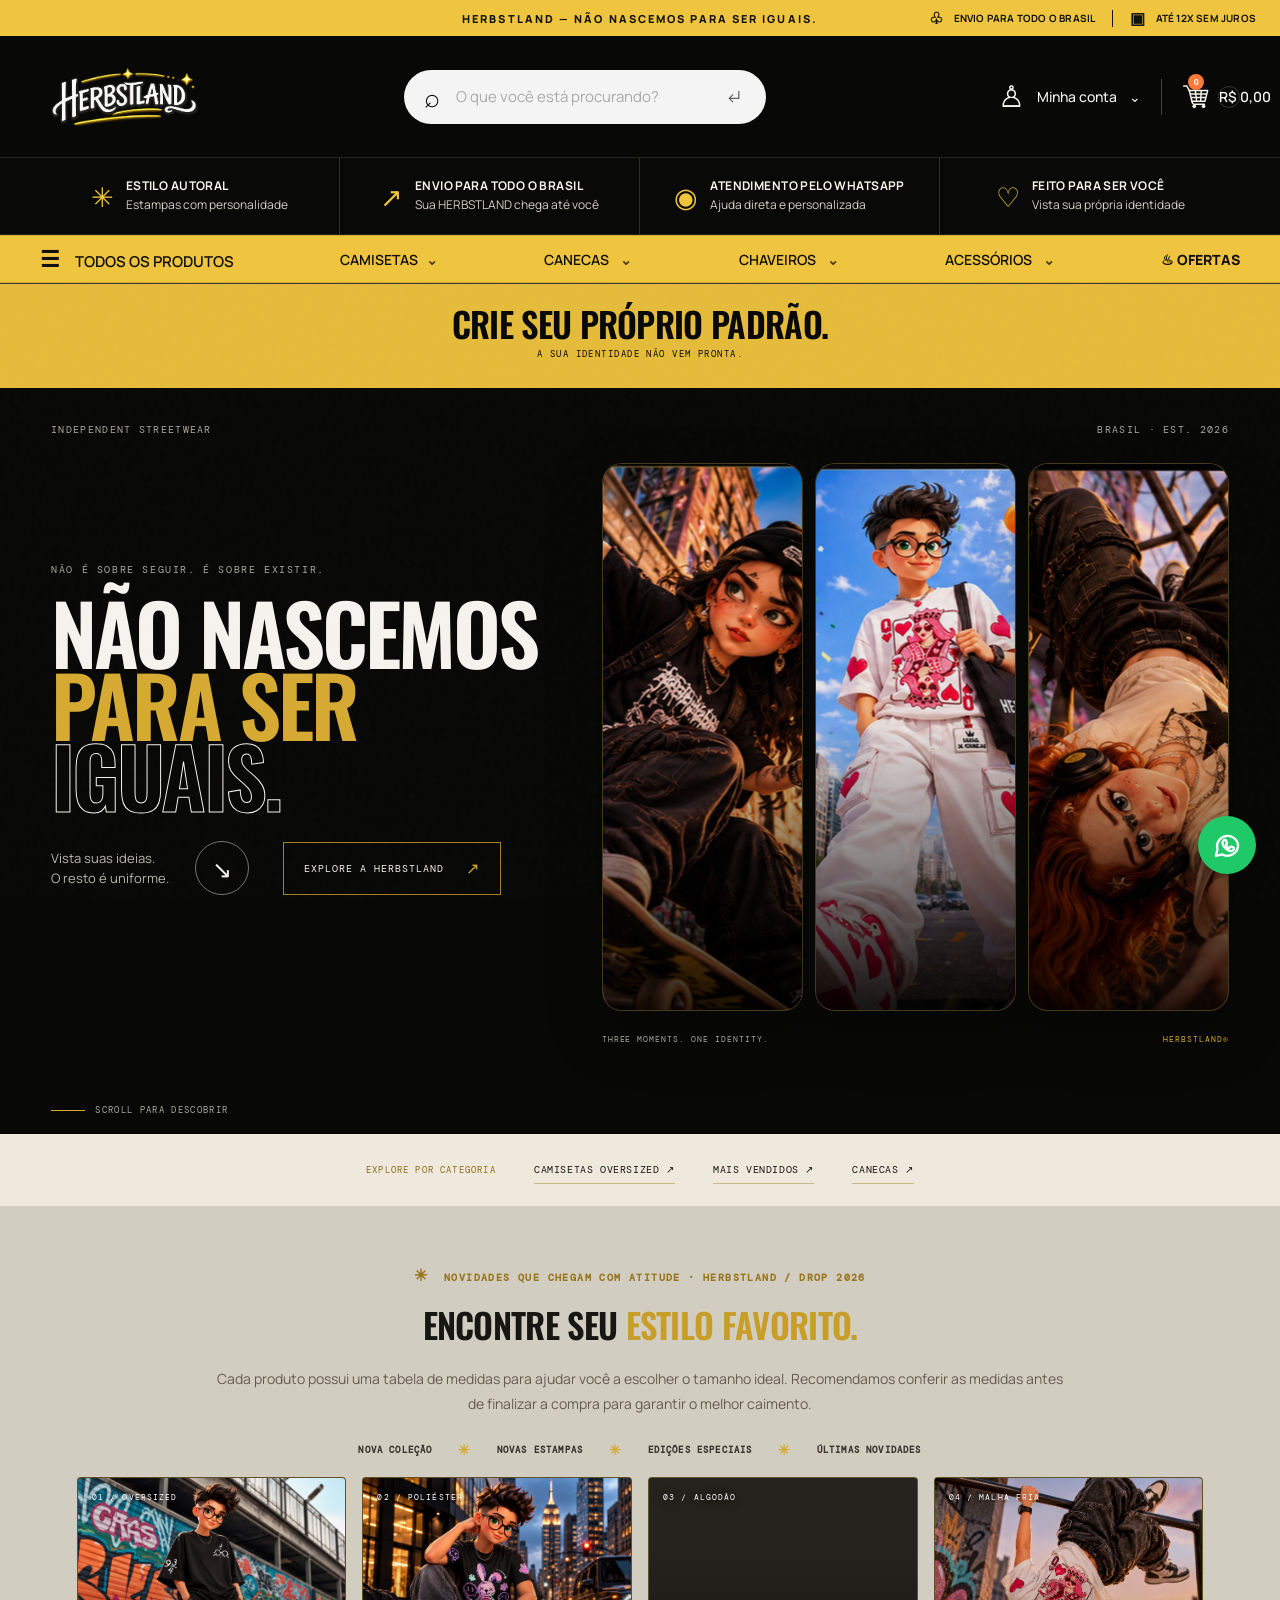
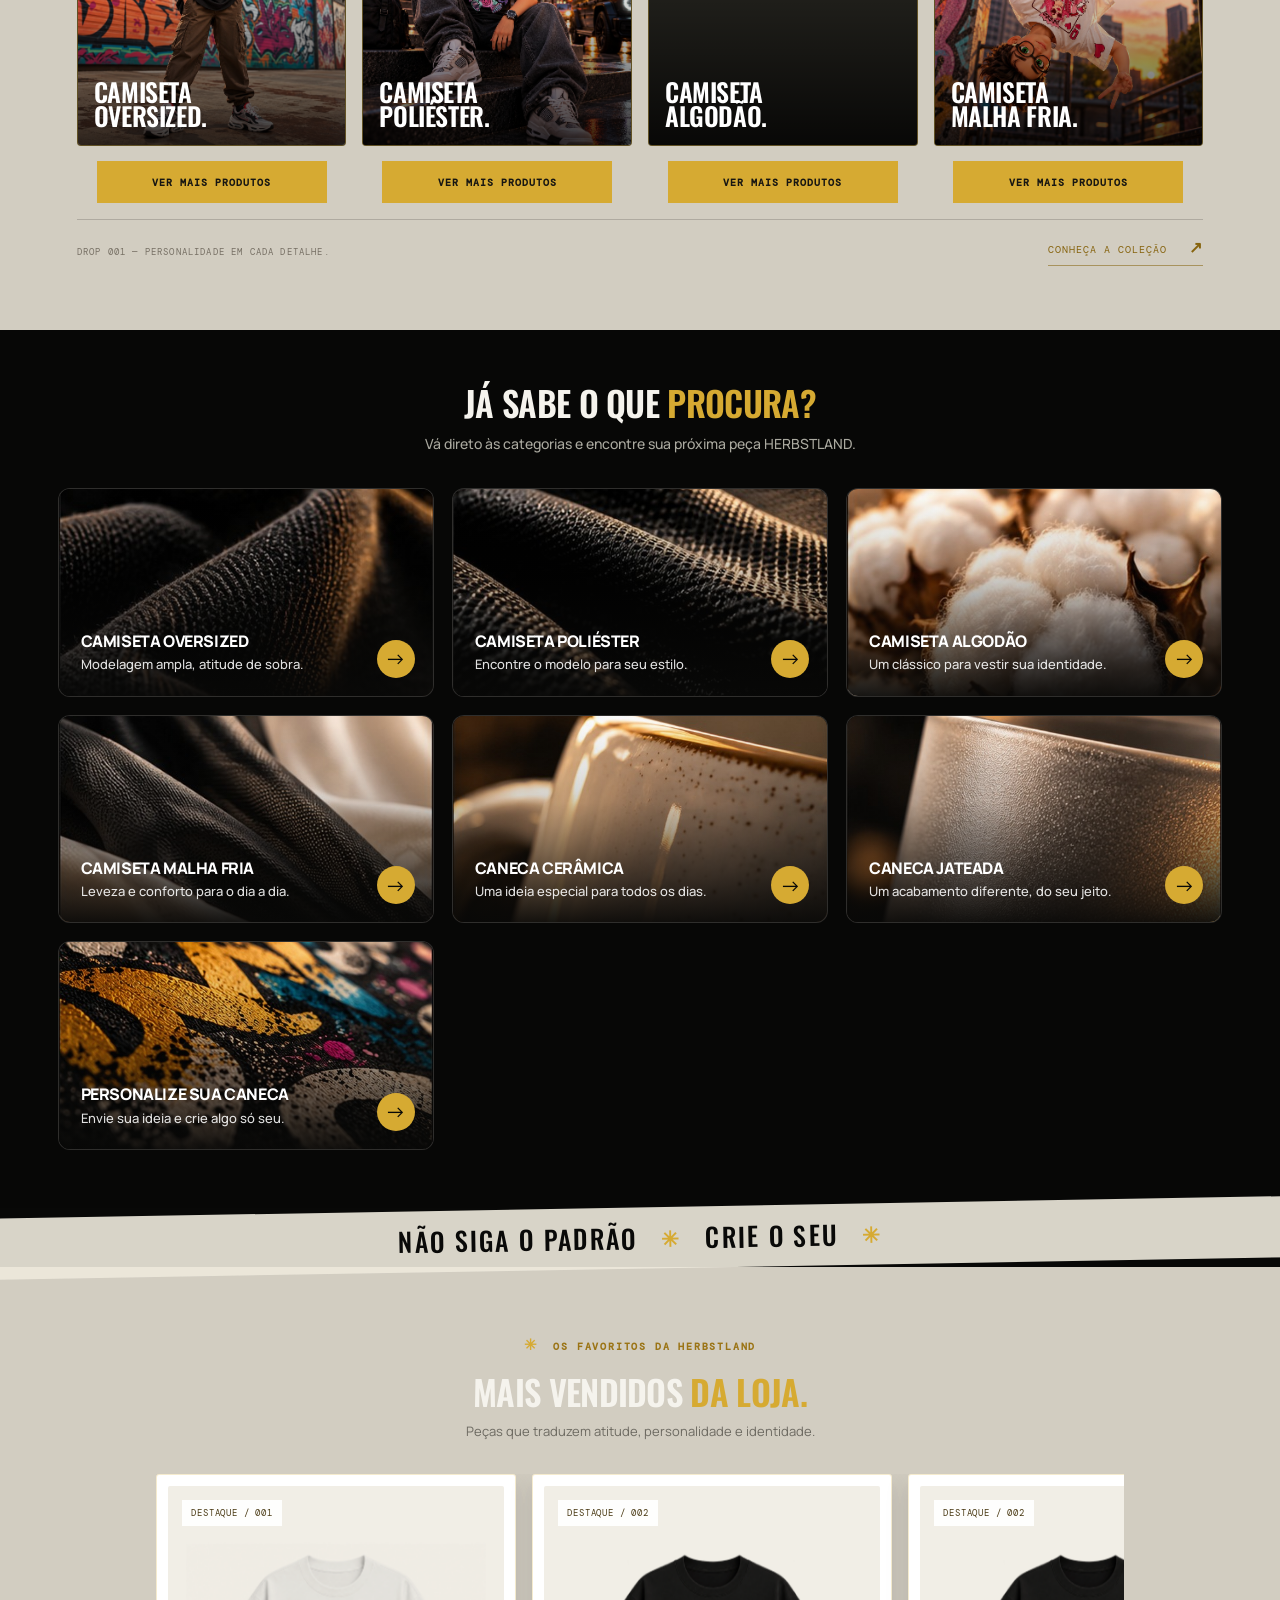
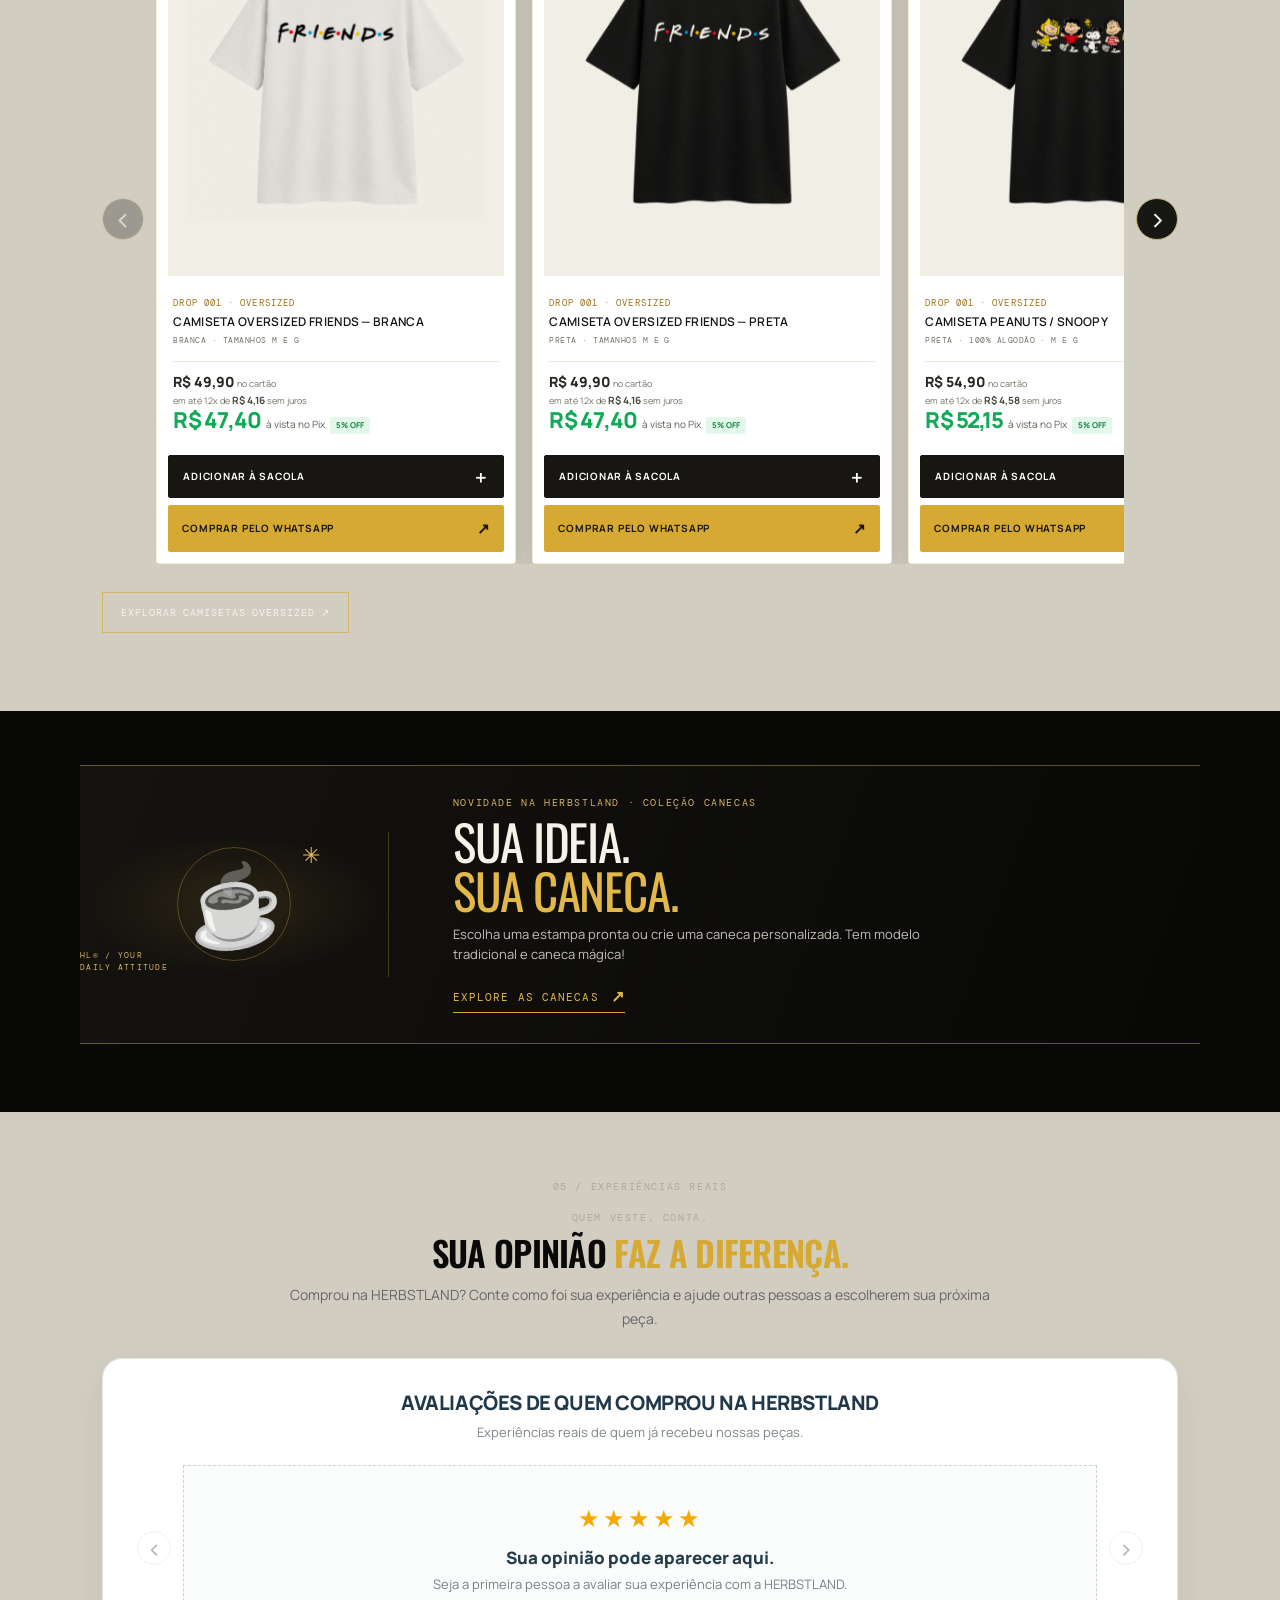
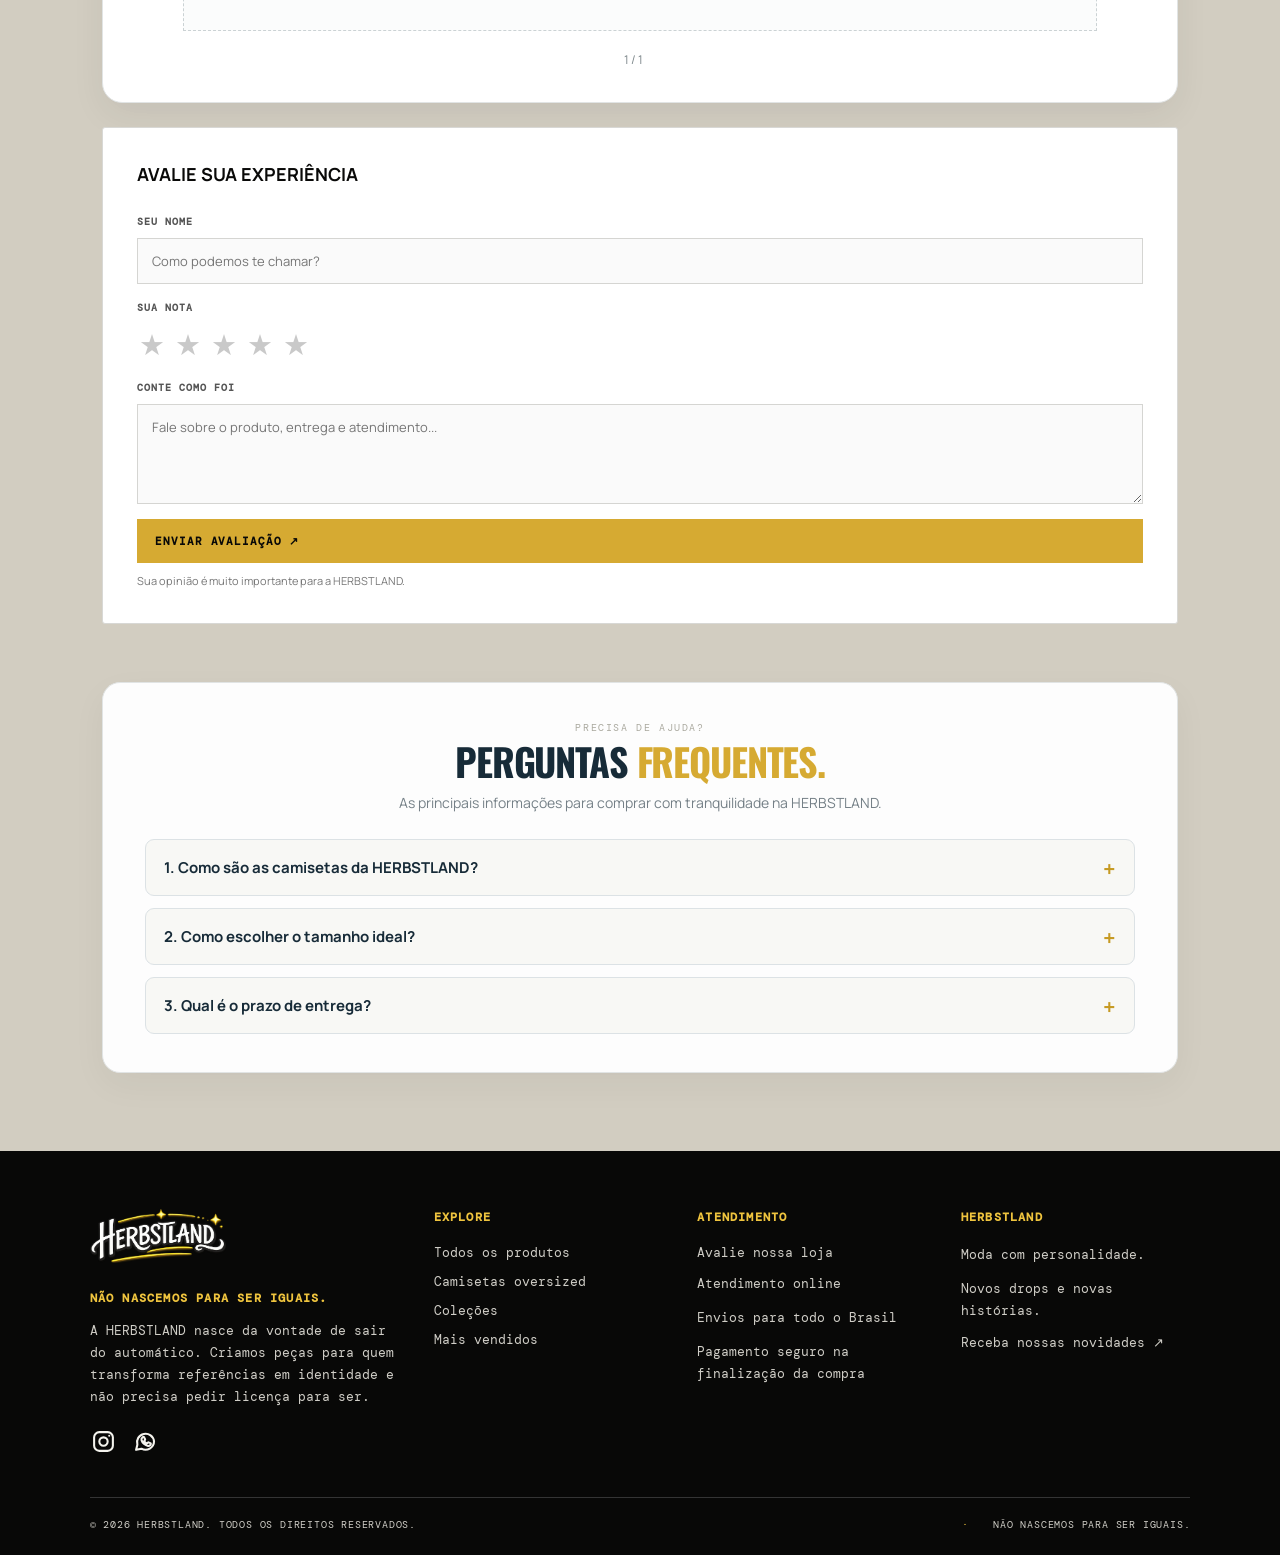
==== commit 463f7b64: "Atualiza HERBSTLAND para versão 170" ====
--- a/index.html
+++ b/index.html
@@ -1,363 +1,415 @@
-<!doctype html>
-<html lang="pt-BR">
-<head>
-  <meta charset="utf-8" />
-  <meta name="viewport" content="width=device-width, initial-scale=1" />
-  <meta name="theme-color" content="#11110f" />
-  <meta name="description" content="HERBSTLAND — peças autorais para quem não nasceu para ser igual. Explore nossas coleções." />
-  <title>HERBSTLAND — Não nascemos para ser iguais.</title>
-  <link rel="preconnect" href="https://fonts.googleapis.com">
-  <link rel="preconnect" href="https://fonts.gstatic.com" crossorigin>
-  <link href="https://fonts.googleapis.com/css2?family=DM+Mono:wght@400;500&family=Manrope:wght@400;500;600;700;800&family=Oswald:wght@400;500;600;700&display=swap" rel="stylesheet">
-  <link rel="stylesheet" href="herbstland-v11.css?v=130" />
-  <script>try{if(sessionStorage.getItem("herbstland-intro-seen")==="1"){document.documentElement.classList.add("intro-seen");}else{sessionStorage.setItem("herbstland-intro-seen","1");}}catch(e){document.documentElement.classList.add("intro-seen");}</script>
-  <style>.intro-seen #brand-intro{display:none!important;}</style>
-  <link rel="stylesheet" href="cart-preview.css?v=131">
-</head>
-<body>
-  <div class="scroll-backdrop" aria-hidden="true"></div>
-  <div class="noise" aria-hidden="true"></div>
-  <div class="brand-intro" id="brand-intro" aria-label="Abertura HERBSTLAND">
-    <div class="intro-rule"></div>
-    <div class="intro-brand-name" aria-label="HERBSTLAND">HERBSTLAND</div>
-    <h2 class="intro-slogan">NÃO NASCEMOS<br><span>PARA SER IGUAIS.</span></h2>
-  </div>
-  <div class="announcement header-promo"><span class="promo-center">HERBSTLAND — NÃO NASCEMOS PARA SER IGUAIS.</span><span class="promo-right"><b>♧</b> ENVIO PARA TODO O BRASIL <i></i> <b>▣</b> ATÉ 12X SEM JUROS</span></div>
-  <header class="site-header header-v2">
-    <div class="header-main-row">
-      <a class="wordmark" href="#top" aria-label="HERBSTLAND início"><img src="assets/herbstland-logo.png" alt="HERBSTLAND" /></a>
-      <form class="header-search" action="#loja" role="search"><label class="sr-only" for="site-search">Pesquisar produtos</label><span aria-hidden="true">⌕</span><input id="site-search" type="search" placeholder="O que você está procurando?" /><button type="submit" aria-label="Pesquisar">↵</button></form>
-      <div class="header-actions header-v2-actions"><a class="account-link" href="account.html"><span class="header-icon">♙</span><span>Minha conta</span><span class="chevron">⌄</span></a><a class="cart-trigger" href="carrinho.html" aria-label="Abrir carrinho"><svg class="cart-svg" viewBox="0 0 48 48" role="img" aria-label="Carrinho de compras" xmlns="http://www.w3.org/2000/svg"><path d="M3 5h5l4.5 7.5 5.1 21.2a3.4 3.4 0 0 0 3.3 2.6h17.5" fill="none" stroke="currentColor" stroke-width="2.7" stroke-linecap="round" stroke-linejoin="round"/><path d="M12 13h32l-4.7 18.2H17.2M16 19h26M17.5 25h22M23 14l2 16M33 14l-1 16" fill="none" stroke="currentColor" stroke-width="2.5" stroke-linecap="round" stroke-linejoin="round"/><circle cx="21" cy="40" r="3.1" fill="currentColor"/><circle cx="37" cy="40" r="3.1" fill="currentColor"/></svg><span class="bag-count" id="cart-count">0</span><span class="cart-value" id="header-cart-value">R$ 0,00</span></a><button class="icon-button menu-toggle" aria-label="Abrir menu">☰</button></div>
-    </div>
-    <section class="home-benefits" aria-label="Vantagens HERBSTLAND">
-      <div class="home-benefit"><span>✳</span><div><strong>ESTILO AUTORAL</strong><small>Estampas com personalidade</small></div></div>
-      <div class="home-benefit"><span>↗</span><div><strong>ENVIO PARA TODO O BRASIL</strong><small>Sua HERBSTLAND chega até você</small></div></div>
-      <div class="home-benefit"><span>◉</span><div><strong>ATENDIMENTO PELO WHATSAPP</strong><small>Ajuda direta e personalizada</small></div></div>
-      <div class="home-benefit"><span>♡</span><div><strong>FEITO PARA SER VOCÊ</strong><small>Vista sua própria identidade</small></div></div>
-    </section>
-    <nav class="category-nav category-nav-v2" aria-label="Categorias de produtos">
-      <a class="all-products" onclick="event.preventDefault();var m=document.getElementById('mobile-menu');if(m){m.classList.add('open');m.style.display='flex';m.setAttribute('aria-hidden','false');document.body.style.overflow='hidden';}" href="#mais-vendidos"><span>☰</span> TODOS OS PRODUTOS</a><div class="nav-dropdown"><a href="#mais-vendidos" >CAMISETAS <i>⌄</i></a><div class="nav-dropdown-menu"><a href="camisetas-oversized.html">CAMISETA OVERSIZED</a></div></div><a href="canecas.html">CANECAS <i>⌄</i></a><a href="#mais-vendidos">CHAVEIROS <i>⌄</i></a><a href="#mais-vendidos">ACESSÓRIOS <i>⌄</i></a><a class="offers-link" href="#mais-vendidos">♨ OFERTAS</a>
-    </nav>
-  </header>
-
-
-  <main id="top">
-    <section class="campaign">
-      <div class="campaign-mark">HL®</div><div class="campaign-copy"><h2>CRIE SEU <em>PRÓPRIO PADRÃO.</em></h2><p class="eyebrow">A SUA IDENTIDADE NÃO VEM PRONTA.</p></div><div class="campaign-side">HERBSTLAND — PERSONALIZED CULTURE — 2026</div>
-    </section>
-
-    <section class="hero">
-      <div class="hero-topline"><span>INDEPENDENT STREETWEAR</span><span>BRASIL · EST. 2026</span></div>
-      <div class="hero-copy">
-        <p class="eyebrow reveal">NÃO É SOBRE SEGUIR. É SOBRE EXISTIR.</p>
-        <h1 class="reveal hero-title">NÃO NASCEMOS<br><em>PARA SER</em><br><span>IGUAIS.</span></h1>
-        <div class="hero-bottom reveal"><p>Vista suas ideias.<br>O resto é uniforme.</p><a class="round-link" href="#mais-vendidos" aria-label="Explorar a loja">↘</a><a class="hero-shop-cta" href="#mais-vendidos">EXPLORE A HERBSTLAND <span>↗</span></a></div>
-      </div>
-      <div class="hero-filmstrip" aria-label="Três cenas do universo HERBSTLAND">
-        <article class="film-panel film-panel-one">
-          <img src="assets/hero-movimento.png" alt="Personagem HERBSTLAND em movimento" />
-          <span class="film-index">SCENE 01 / 03</span><div class="film-copy"><strong>MOVIMENTO</strong><small>Ela atravessa a cidade no próprio ritmo.</small></div>
-        </article>
-        <article class="film-panel film-panel-two">
-          <img src="assets/hero-identidade.png" alt="Protagonista HERBSTLAND com look Rainha de Vermelho" />
-          <span class="film-index">SCENE 02 / 03</span><div class="film-copy"><strong>IDENTIDADE</strong><small>A câmera revela textura, cor e atitude.</small></div>
-        </article>
-        <article class="film-panel film-panel-three">
-          <img src="assets/hero-atitude.png" alt="Protagonista HERBSTLAND usando camiseta Friends preta" />
-          <span class="film-index">SCENE 03 / 03</span><div class="film-copy"><strong>ATITUDE</strong><small>Um encontro. Dois estilos. Nenhum uniforme.</small></div>
-        </article>
-        <div class="filmstrip-caption">THREE MOMENTS. ONE IDENTITY. <i>HERBSTLAND®</i></div>
-      </div>
-      <div class="scroll-cue"><span></span> SCROLL PARA DESCOBRIR</div>
-    </section>
-
-
-
-    <nav class="home-category-shortcuts" aria-label="Explore as categorias">
-      <span>EXPLORE POR CATEGORIA</span>
-      <a href="camisetas-oversized.html">CAMISETAS OVERSIZED ↗</a>
-      <a href="#mais-vendidos">MAIS VENDIDOS ↗</a>
-      <a href="canecas.html">CANECAS ↗</a>
-    </nav>
-
-
-
-    <section class="launch-section" id="novidades" aria-labelledby="launch-title">
-      <div class="launch-heading">
-        <div>
-          <div class="launch-kicker"><span>✳</span> NOVIDADES QUE CHEGAM COM ATITUDE · HERBSTLAND / DROP 2026</div>
-          <h2 id="launch-title">ENCONTRE SEU <em>ESTILO FAVORITO.</em></h2>
-        </div>
-        <p>Cada produto possui uma tabela de medidas para ajudar você a escolher o tamanho ideal. Recomendamos conferir as medidas antes de finalizar a compra para garantir o melhor caimento.</p>
-      </div>
-      <div class="launch-labels" aria-label="Destaques da coleção">
-        <span>NOVA COLEÇÃO</span><i>✳</i><span>NOVAS ESTAMPAS</span><i>✳</i><span>EDIÇÕES ESPECIAIS</span><i>✳</i><span>ÚLTIMAS NOVIDADES</span>
-      </div>
-      <div class="launch-gallery launch-gallery-four">
-        <article class="launch-item">
-          <a class="launch-photo" href="camisetas-oversized.html" aria-label="Confira as camisetas oversized HERBSTLAND">
-            <img src="assets/estilo-oversized.jpg" alt="Personagem HERBSTLAND com camiseta oversized preta em cenário de skatepark" loading="eager" decoding="async">
-            <span class="launch-photo-index">01 / OVERSIZED</span><b>CAMISETA<br>OVERSIZED.</b>
-          </a>
-          <a class="launch-more" href="camisetas-oversized.html">VER MAIS PRODUTOS</a>
-        </article>
-        <article class="launch-item">
-          <a class="launch-photo" href="camisetas-oversized.html" aria-label="Confira as camisetas de poliéster HERBSTLAND">
-            <img src="assets/estilo-poliester.jpg" alt="Personagem HERBSTLAND usando camiseta estampada em cenário urbano noturno" loading="eager" decoding="async">
-            <span class="launch-photo-index">02 / POLIÉSTER</span><b>CAMISETA<br>POLIÉSTER.</b>
-          </a>
-          <a class="launch-more" href="camisetas-oversized.html">VER MAIS PRODUTOS</a>
-        </article>
-        <article class="launch-item">
-          <a class="launch-photo" href="camisetas-oversized.html" aria-label="Confira as camisetas de algodão HERBSTLAND">
-            <img src="assets/estilo-algodao.jpg" alt="Personagem HERBSTLAND usando camiseta branca com estampa de gatos" loading="eager" decoding="async">
-            <span class="launch-photo-index">03 / ALGODÃO</span><b>CAMISETA<br>ALGODÃO.</b>
-          </a>
-          <a class="launch-more" href="camisetas-oversized.html">VER MAIS PRODUTOS</a>
-        </article>
-        <article class="launch-item">
-          <a class="launch-photo" href="camisetas-oversized.html" aria-label="Confira as camisetas de malha fria HERBSTLAND">
-            <img src="assets/estilo-malha-fria.jpg" alt="Personagem HERBSTLAND em pose acrobática com camiseta estampada">
-            <span class="launch-photo-index">04 / MALHA FRIA</span><b>CAMISETA<br>MALHA FRIA.</b>
-          </a>
-          <a class="launch-more" href="camisetas-oversized.html">VER MAIS PRODUTOS</a>
-        </article>
-      </div>
-      <div class="launch-footer"><span>DROP 001 — PERSONALIDADE EM CADA DETALHE.</span><a href="camisetas-oversized.html">CONHEÇA A COLEÇÃO <b>↗</b></a></div>
-    </section>
-
-
-
-
-
-    <section class="quick-categories" aria-labelledby="quick-categories-title">
-      <div class="quick-categories-heading">
-        <h2 id="quick-categories-title">JÁ SABE O QUE <em>PROCURA?</em></h2>
-        <p>Vá direto às categorias e encontre sua próxima peça HERBSTLAND.</p>
-      </div>
-      <div class="quick-categories-grid">
-        <a class="quick-category-card shirt-card" href="camisetas-oversized.html">
-          <img src="assets/atalho-oversized-editorial.jpg" alt="Textura de malha preta encorpada em detalhe editorial">
-          <span class="quick-category-copy"><strong>CAMISETA OVERSIZED</strong><small>Modelagem ampla, atitude de sobra.</small></span><i aria-hidden="true">→</i>
-        </a>
-        <a class="quick-category-card shirt-card" href="camisetas-oversized.html">
-          <img src="assets/atalho-poliester-editorial.jpg" alt="Textura de tecido esportivo em malha perfurada">
-          <span class="quick-category-copy"><strong>CAMISETA POLIÉSTER</strong><small>Encontre o modelo para seu estilo.</small></span><i aria-hidden="true">→</i>
-        </a>
-        <a class="quick-category-card shirt-card" href="camisetas-oversized.html">
-          <img src="assets/atalho-algodao-editorial.jpg" alt="Fibras naturais e algodão em close editorial">
-          <span class="quick-category-copy"><strong>CAMISETA ALGODÃO</strong><small>Um clássico para vestir sua identidade.</small></span><i aria-hidden="true">→</i>
-        </a>
-        <a class="quick-category-card shirt-card" href="camisetas-oversized.html">
-          <img src="assets/atalho-malha-fria-editorial.jpg" alt="Tecido leve e fluido em tons preto e creme">
-          <span class="quick-category-copy"><strong>CAMISETA MALHA FRIA</strong><small>Leveza e conforto para o dia a dia.</small></span><i aria-hidden="true">→</i>
-        </a>
-        <a class="quick-category-card mug-card" href="canecas.html#modelos">
-          <img src="assets/atalho-ceramica-editorial.jpg" alt="Detalhe de caneca de cerâmica clara com acabamento artesanal">
-          <span class="quick-category-copy"><strong>CANECA CERÂMICA</strong><small>Uma ideia especial para todos os dias.</small></span><i aria-hidden="true">→</i>
-        </a>
-        <a class="quick-category-card mug-card" href="canecas.html#modelos">
-          <img src="assets/atalho-jateada-editorial.jpg" alt="Superfície jateada de caneca em detalhe de textura">
-          <span class="quick-category-copy"><strong>CANECA JATEADA</strong><small>Um acabamento diferente, do seu jeito.</small></span><i aria-hidden="true">→</i>
-        </a>
-        <a class="quick-category-card mug-card personalize-card" href="canecas.html#personalize">
-          <img src="assets/atalho-estampa-editorial.jpg" alt="Estampa gráfica colorida impressa sobre tecido em close">
-          <span class="quick-category-copy"><strong>PERSONALIZE SUA CANECA</strong><small>Envie sua ideia e crie algo só seu.</small></span><i aria-hidden="true">→</i>
-        </a>
-      </div>
-    </section>
-
-    <section class="ticker" aria-label="Frase da HERBSTLAND"><div class="ticker-track"><span>NÃO SIGA O PADRÃO</span><b aria-hidden="true">✳</b><span>CRIE O SEU</span><b aria-hidden="true">✳</b></div></section>
-
-
-
-
-    <section class="best-sellers section-pad" id="mais-vendidos" aria-labelledby="best-sellers-title">
-      <div class="best-sellers-heading">
-        <div class="best-sellers-kicker"><span>✳</span> OS FAVORITOS DA HERBSTLAND</div>
-        <h2 id="best-sellers-title">MAIS VENDIDOS <em>DA LOJA.</em></h2>
-        <p>Peças que traduzem atitude, personalidade e identidade.</p>
-      </div>
-      <div class="best-sellers-carousel" aria-label="Carrossel de produtos mais vendidos">
-        <button class="best-sellers-arrow best-sellers-prev" type="button" aria-label="Ver produtos anteriores">‹</button>
-        <div class="best-sellers-viewport" tabindex="0">
-        <div class="best-sellers-grid">
-        <article class="best-seller-card">
-          <a class="best-seller-image" href="camiseta-friends.html"><span class="best-seller-tag">DESTAQUE / 001</span><img src="assets/friends-oversized.png" loading="eager" decoding="async" alt="Camiseta oversized Friends"></a>
-          <div class="best-seller-info"><div><small>DROP 001 · OVERSIZED</small><h3>CAMISETA OVERSIZED FRIENDS</h3><p>BRANCA E PRETA · TAMANHOS M E G</p></div><strong>R$ 49,90</strong></div>
-          <a class="best-seller-cta" href="camiseta-friends.html">VER PRODUTO <span>↗</span></a>
-        </article>
-        <article class="best-seller-card">
-          <a class="best-seller-image" href="camiseta-peanuts-snoopy.html"><span class="best-seller-tag">DESTAQUE / 002</span><img src="assets/peanuts-oversized.png" loading="eager" decoding="async" alt="Camiseta oversized Peanuts Snoopy"></a>
-          <div class="best-seller-info"><div><small>DROP 001 · OVERSIZED</small><h3>CAMISETA PEANUTS / SNOOPY</h3><p>PRETA · 100% ALGODÃO · M E G</p></div><strong>R$ 54,90</strong></div>
-          <a class="best-seller-cta" href="camiseta-peanuts-snoopy.html">VER PRODUTO <span>↗</span></a>
-        </article>
-        <article class="best-seller-card">
-          <a class="best-seller-image" href="camiseta-queria-surtar.html"><span class="best-seller-tag">DESTAQUE / 003</span><img src="assets/queria-surtar-oversized.png" loading="eager" decoding="async" alt="Camiseta Queria Surtar Mas Tô Sem Tempo"></a>
-          <div class="best-seller-info"><div><small>DROP 001 · OVERSIZED</small><h3>QUERIA SURTAR MAS TÔ SEM TEMPO</h3><p>BRANCA · TAMANHOS M E G</p></div><strong>R$ 54,90</strong></div>
-          <a class="best-seller-cta" href="camiseta-queria-surtar.html">VER PRODUTO <span>↗</span></a>
-        </article>
-        </div>
-        </div>
-        <button class="best-sellers-arrow best-sellers-next" type="button" aria-label="Ver próximos produtos">›</button>
-      </div>
-      <a class="best-sellers-all" href="camisetas-oversized.html">EXPLORAR CAMISETAS OVERSIZED ↗</a>
-    </section>
-
-    <a class="home-mugs-feature" href="canecas.html" aria-label="Conheça a coleção de canecas HERBSTLAND">
-      <div class="home-mugs-art" aria-hidden="true"><span class="mug-spark">✳</span><span class="mug-symbol">☕</span><span class="mug-caption">HL® / YOUR<br>DAILY ATTITUDE</span></div>
-      <div class="home-mugs-copy">
-        <p class="eyebrow">NOVIDADE NA HERBSTLAND · COLEÇÃO CANECAS</p>
-        <h2>SUA IDEIA.<br><em>SUA CANECA.</em></h2>
-        <p>Escolha uma estampa pronta ou crie uma caneca personalizada. Tem modelo tradicional e caneca mágica!</p>
-        <span class="home-mugs-cta">EXPLORE AS CANECAS <b>↗</b></span>
-      </div>
-      <span class="home-mugs-index">01 / PERSONALIZE SEU DIA</span>
-    </a>
-
-    <section class="reviews-section section-pad" id="avaliacoes">
-      <div class="section-index">05 / EXPERIÊNCIAS REAIS</div>
-      <div class="reviews-heading"><div><p class="eyebrow">QUEM VESTE, CONTA.</p><h2>SUA OPINIÃO <em>FAZ A DIFERENÇA.</em></h2></div><p>Comprou na HERBSTLAND? Conte como foi sua experiência e ajude outras pessoas a escolherem sua próxima peça.</p></div>
-      <div class="reviews-layout">
-        <div class="reviews-board">
-          <div class="reviews-board-heading"><h3>AVALIAÇÕES DE QUEM COMPROU NA HERBSTLAND</h3><p>Experiências reais de quem já recebeu nossas peças.</p></div>
-          <div class="reviews-carousel" aria-label="Carrossel de avaliações">
-            <button class="reviews-arrow reviews-prev" type="button" aria-label="Ver avaliações anteriores" disabled>‹</button>
-            <div id="reviews-list" class="reviews-grid" aria-live="polite"><div class="reviews-placeholder"><span>★★★★★</span><h4>Sua opinião pode aparecer aqui.</h4><p>Seja a primeira pessoa a avaliar sua experiência com a HERBSTLAND.</p></div></div>
-            <button class="reviews-arrow reviews-next" type="button" aria-label="Ver próximas avaliações" disabled>›</button>
-          </div>
-          <div class="reviews-pagination" aria-live="polite"><span class="reviews-page-label">1 / 1</span><div class="reviews-dots"></div></div>
-        </div>
-        <form class="review-form" id="review-form"><h3>AVALIE SUA EXPERIÊNCIA</h3><label for="review-name">SEU NOME</label><input id="review-name" name="name" type="text" placeholder="Como podemos te chamar?" required maxlength="50"><label>SUA NOTA</label><div class="rating-picker" role="radiogroup" aria-label="Escolha uma nota de 1 a 5"><button type="button" data-rating="1" aria-label="1 estrela">★</button><button type="button" data-rating="2" aria-label="2 estrelas">★</button><button type="button" data-rating="3" aria-label="3 estrelas">★</button><button type="button" data-rating="4" aria-label="4 estrelas">★</button><button type="button" data-rating="5" aria-label="5 estrelas">★</button></div><input type="hidden" id="review-rating" value="5"><label for="review-message">CONTE COMO FOI</label><textarea id="review-message" name="message" rows="4" placeholder="Fale sobre o produto, entrega e atendimento..." required maxlength="500"></textarea><button class="review-submit" type="submit">ENVIAR AVALIAÇÃO ↗</button><small id="review-feedback">Sua opinião é muito importante para a HERBSTLAND.</small></form>
-        <section class="faq-section" aria-labelledby="faq-title"><div class="faq-heading"><p class="eyebrow">PRECISA DE AJUDA?</p><h2 id="faq-title">PERGUNTAS <em>FREQUENTES.</em></h2><p>As principais informações para comprar com tranquilidade na HERBSTLAND.</p></div><div class="faq-list"><details class="faq-item"><summary>1. Como são as camisetas da HERBSTLAND?</summary><p>Nossas camisetas são desenvolvidas para oferecer conforto, qualidade e estilo. Trabalhamos com diferentes tipos de tecidos, como 100% algodão e poliéster, sempre buscando proporcionar uma ótima experiência. Além disso, temos estampas exclusivas e criativas para quem gosta de expressar sua personalidade através da roupa!</p></details><details class="faq-item"><summary>2. Como escolher o tamanho ideal?</summary><p>Cada produto possui uma tabela de medidas para ajudar você a escolher o tamanho ideal. Recomendamos conferir as medidas antes de finalizar a compra para garantir o melhor caimento.</p></details><details class="faq-item"><summary>3. Qual é o prazo de entrega?</summary><p>O prazo de entrega varia de acordo com o seu CEP e a modalidade de envio escolhida. Você pode consultar a previsão diretamente na página do produto antes de finalizar sua compra.</p></details></div></section>
-      </div>
-    </section>
-  </main>
-
-  <footer class="footer footer-expanded" id="informacoes">
-    <div class="footer-main"><div class="footer-about"><a class="wordmark" href="#top"><img src="assets/herbstland-logo.png" alt="HERBSTLAND" /></a><p>NÃO NASCEMOS PARA SER IGUAIS.</p><span>A HERBSTLAND nasce da vontade de sair do automático. Criamos peças para quem transforma referências em identidade e não precisa pedir licença para ser.</span><div class="footer-social-icons" aria-label="Redes sociais"><a href="https://www.instagram.com/herbstland_personalizados/" target="_blank" rel="noopener noreferrer" aria-label="Instagram HERBSTLAND" title="Instagram"><svg viewBox="0 0 24 24" aria-hidden="true"><rect x="3" y="3" width="18" height="18" rx="5"/><circle cx="12" cy="12" r="4"/><circle class="icon-dot" cx="17.5" cy="6.5" r="1"/></svg></a><a href="https://wa.me/5511941466298" target="_blank" rel="noopener noreferrer" aria-label="WhatsApp HERBSTLAND" title="WhatsApp"><svg viewBox="0 0 24 24" aria-hidden="true"><path d="M20.2 11.8a8.2 8.2 0 0 1-12.1 7.1L3 20l1.2-4.9a8.2 8.2 0 1 1 16-3.3Z"/><path d="M9 8.2c.2-.5.5-.5.8-.5h.5c.2 0 .4.1.5.4l.8 1.8c.1.2.1.4-.1.6l-.6.7c-.2.2-.2.4 0 .6.5.9 1.2 1.6 2.1 2.1.2.1.4.1.6-.1l.8-.9c.2-.2.4-.2.6-.1l1.7.8c.3.1.4.3.4.5 0 .4-.2 1.2-.7 1.6-.5.5-1.2.7-2 .6-1.1-.2-2.5-.8-3.9-2.1-1.2-1.1-2-2.4-2.3-3.5-.3-1 .1-1.9.8-2.5Z"/></svg></a></div></div>
-      <div class="footer-column"><h3>EXPLORE</h3><a href="#mais-vendidos">Todos os produtos</a><a href="camisetas-oversized.html">Camisetas oversized</a><a href="camisetas-oversized.html">Coleções</a><a href="#mais-vendidos">Mais vendidos</a></div>
-      <div class="footer-column"><h3>ATENDIMENTO</h3><a href="#avaliacoes">Avalie nossa loja</a><span>Atendimento online</span><span>Envios para todo o Brasil</span><span>Pagamento seguro na finalização da compra</span></div>
-      <div class="footer-column"><h3>HERBSTLAND</h3><span>Moda com personalidade.</span><span>Novos drops e novas histórias.</span><a href="#newsletter-form">Receba nossas novidades ↗</a></div></div>
-    <div class="footer-bottom"><span>© 2026 HERBSTLAND. TODOS OS DIREITOS RESERVADOS.</span><span>NÃO NASCEMOS PARA SER IGUAIS.</span></div>
-  </footer>
-
-  <div class="overlay" id="overlay"></div>
-  <aside class="cart-drawer cart-preview-drawer" id="cart-drawer" aria-label="Sacola de compras" aria-hidden="true"><div class="drawer-head"><span>SUA BAG <small id="drawer-count">(0)</small></span><button class="close-drawer" aria-label="Fechar sacola">×</button></div><div id="cart-items" class="cart-items"><p class="empty-cart">Sua sacola está vazia.<br>O próximo passo é seu.</p></div><div class="cart-bottom"><div><span>SUBTOTAL</span><strong id="cart-total">R$ 0,00</strong></div><button id="checkout-button" disabled>CONTINUAR PARA PAGAMENTO ↗</button><small>O pagamento via Mercado Pago será ativado na etapa de integração.</small></div></aside>
-  <div class="quick-modal" id="quick-modal" role="dialog" aria-modal="true" aria-hidden="true"><button class="modal-close" aria-label="Fechar">×</button><div class="modal-visual" id="modal-visual"></div><div class="modal-details"><p class="eyebrow">HERBSTLAND / DROP 001</p><h2 id="modal-title">CAMISETA MANIFESTO</h2><p id="modal-description">Uma peça para expressar o que não cabe no óbvio.</p><strong id="modal-price">R$ 89,90</strong><label for="color-select">SELECIONE A COR</label><select id="color-select"></select><label for="size-select">SELECIONE O TAMANHO</label><select id="size-select"><option value="M">M</option><option value="G">G</option></select><button id="add-to-cart">ADICIONAR À BAG ↗</button><small>Consulte disponibilidade e medidas antes da compra.</small></div></div>
-  
-  <script>
-  // Remove títulos decorativos órfãos de versões anteriores que possam invadir o hero.
-  document.addEventListener('DOMContentLoaded', () => {
-    const header = document.querySelector('.site-header');
-    document.querySelectorAll('body *').forEach((el) => {
-      if (el === header || header?.contains(el) || el.children.length > 0) return;
-      const label = (el.textContent || '').replace(/\s+/g, ' ').trim().toUpperCase();
-      if (label === 'MANIFESTO' && !el.closest('nav, footer, .intro, .mobile-menu')) el.remove();
-    });
-  });
-</script>
-<script src="script.js?v=130"></script>
-
-<a class="whatsapp-float" href="https://wa.me/5511941466298" target="_blank" rel="noopener noreferrer" aria-label="Fale com a HERBSTLAND pelo WhatsApp" title="Fale conosco pelo WhatsApp"><svg viewBox="0 0 24 24" aria-hidden="true"><path d="M20.2 11.8a8.2 8.2 0 0 1-12.1 7.1L3 20l1.2-4.9a8.2 8.2 0 1 1 16-3.3Z"/><path d="M9 8.2c.2-.5.5-.5.8-.5h.5c.2 0 .4.1.5.4l.8 1.8c.1.2.1.4-.1.6l-.6.7c-.2.2-.2.4 0 .6.5.9 1.2 1.6 2.1 2.1.2.1.4.1.6-.1l.8-.9c.2-.2.4-.2.6-.1l1.7.8c.3.1.4.3.4.5 0 .4-.2 1.2-.7 1.6-.5.5-1.2.7-2 .6-1.1-.2-2.5-.8-3.9-2.1-1.2-1.1-2-2.4-2.3-3.5-.3-1 .1-1.9.8-2.5Z"/></svg></a>
-<div class="mobile-menu" id="mobile-menu" aria-hidden="true"><button class="mobile-menu-close" type="button" onclick="var m=document.getElementById('mobile-menu');if(m){m.classList.remove('open');m.setAttribute('aria-hidden','true');document.body.style.overflow='';}" aria-label="Fechar menu">×</button><p class="mobile-menu-title">TODAS AS CATEGORIAS</p><a href="index.html#mais-vendidos">TODOS OS PRODUTOS ↗</a><a href="camisetas-oversized.html">CAMISETAS OVERSIZED ↗</a><a href="canecas.html">CANECAS ↗</a><a href="index.html#mais-vendidos">CHAVEIROS <small>(EM BREVE)</small> ↗</a><a href="index.html#mais-vendidos">ACESSÓRIOS <small>(EM BREVE)</small> ↗</a><a href="index.html#mais-vendidos">OFERTAS ↗</a></div><style>
-@media(max-width:760px){
- .category-nav-v2{display:flex!important;height:44px!important;min-height:44px!important;justify-content:flex-start!important;overflow:hidden!important;padding:0 5vw!important;border-top:1px solid rgba(255,255,255,.18)!important}
- .category-nav-v2>a:not(.all-products),.category-nav-v2>.nav-dropdown{display:none!important}
- .category-nav-v2 .all-products{display:flex!important;align-items:center!important;gap:10px!important;width:100%!important;height:44px!important;font:700 13px var(--body)!important;color:#f5f3ed!important;white-space:nowrap!important}
- .category-nav-v2 .all-products span{font-size:21px!important}
- .header-v2-actions .menu-toggle{display:none!important}
-}
-.mobile-menu{position:fixed!important;inset:0!important;z-index:1000!important;background:#090909!important;color:#f5f3ed!important;display:flex!important;flex-direction:column!important;justify-content:center!important;gap:clamp(12px,2.2vh,20px)!important;padding:76px 9vw 42px!important;overflow-y:auto!important;transform:translateY(-110%)!important;visibility:hidden!important;opacity:0!important;pointer-events:none!important;transition:transform .35s ease,opacity .25s ease!important}
-.mobile-menu.open{transform:translateY(0)!important;visibility:visible!important;opacity:1!important;pointer-events:auto!important}
-@media(max-width:760px){.category-nav-v2 .all-products{display:flex!important;visibility:visible!important;opacity:1!important;pointer-events:auto!important;cursor:pointer!important}.mobile-menu.open{display:flex!important;z-index:99999!important;position:fixed!important;inset:0!important}}
-.mobile-menu .mobile-menu-title{margin:0 0 8px!important;color:#d6aa32!important;font:700 11px var(--mono)!important;letter-spacing:.18em!important}
-.mobile-menu a{font:700 clamp(23px,6vw,38px)/1.05 var(--display)!important;color:#f5f3ed!important}
-.mobile-menu a small{font:9px var(--mono)!important;color:#d6aa32!important}
-.mobile-menu-close{position:absolute!important;right:6vw!important;top:22px!important;border:0!important;background:none!important;color:#f5f3ed!important;font-size:34px!important}
-</style><script>
-(()=>{const menu=document.getElementById('mobile-menu');if(!menu)return;const open=()=>{menu.classList.add('open');menu.setAttribute('aria-hidden','false');document.body.style.overflow='hidden'};const close=()=>{menu.classList.remove('open');menu.setAttribute('aria-hidden','true');document.body.style.overflow=''};document.querySelectorAll('.all-products,.menu-toggle').forEach(el=>el.addEventListener('click',e=>{if(window.matchMedia('(max-width:760px)').matches){e.preventDefault();open()}}));const x=menu.querySelector('.mobile-menu-close');if(x)x.addEventListener('click',close);menu.querySelectorAll('a').forEach(a=>a.addEventListener('click',close));document.addEventListener('keydown',e=>{if(e.key==='Escape')close()});})();
-</script><style>
-/* V40 — menu de categorias também disponível no DESKTOP */
-@media (min-width: 761px){
-  .mobile-menu.open{
-    display:flex!important; visibility:visible!important; opacity:1!important; pointer-events:auto!important;
-    position:fixed!important; inset: auto auto auto 3.1vw!important;
-    top:230px!important; width:min(370px, calc(100vw - 48px))!important; height:auto!important; max-height:calc(100vh - 250px)!important;
-    overflow-y:auto!important; transform:translateY(0)!important; z-index:999999!important;
-    background:#0b0b0a!important; color:#f5f3ed!important; border:1px solid rgba(214,170,50,.55)!important;
-    box-shadow:0 18px 45px rgba(0,0,0,.45), 0 0 0 100vmax rgba(0,0,0,.42)!important;
-    padding:30px 30px 28px!important; gap:17px!important; justify-content:flex-start!important;
-  }
-  .mobile-menu.open .mobile-menu-title{font-size:11px!important;color:#d6aa32!important;margin:0 0 8px!important}
-  .mobile-menu.open a{font:600 17px/1.25 var(--body)!important;letter-spacing:.04em!important;color:#f5f3ed!important;padding:3px 0!important}
-  .mobile-menu.open a:hover{color:#d6aa32!important}
-  .mobile-menu.open .mobile-menu-close{top:17px!important;right:20px!important;font-size:27px!important;color:#f5f3ed!important}
-  .category-nav-v2 .all-products{cursor:pointer!important}
-}
-</style><script>
-(()=>{const panel=document.getElementById("mobile-menu");if(!panel)return;const trigger=document.querySelector(".category-nav-v2 .all-products");const close=()=>{panel.classList.remove("open");panel.setAttribute("aria-hidden","true");document.body.style.overflow=""};if(trigger){trigger.addEventListener("click",e=>{e.preventDefault();panel.classList.add("open");panel.setAttribute("aria-hidden","false");document.body.style.overflow="hidden"})}panel.addEventListener("click",e=>{if(e.target===panel)close()});document.addEventListener("keydown",e=>{if(e.key==="Escape")close()});panel.querySelectorAll("a").forEach(a=>a.addEventListener("click",close));})();
-</script><script>
-(()=>{
-  const updateScrollBackdrop=()=>{
-    const threshold=Math.max(180,Math.round(window.innerHeight*.28));
-    document.body.classList.toggle('has-scroll-backdrop',window.scrollY>threshold);
-  };
-  updateScrollBackdrop();
-  window.addEventListener('scroll',updateScrollBackdrop,{passive:true});
-  window.addEventListener('pageshow',updateScrollBackdrop);
-})();
-</script>
-<script src="cart-preview.js?v=131"></script>
-
-<script>
-(()=> {
-  const root = document.querySelector('.best-sellers-carousel');
-  if (!root) return;
-  const viewport = root.querySelector('.best-sellers-viewport');
-  const track = root.querySelector('.best-sellers-grid');
-  const cards = Array.from(root.querySelectorAll('.best-seller-card'));
-  const prev = root.querySelector('.best-sellers-prev');
-  const next = root.querySelector('.best-sellers-next');
-  if (!viewport || !track || !cards.length || !prev || !next) return;
-
-  // Force the real product assets to load and preserve their intrinsic proportions.
-  cards.forEach(card => {
-    const img = card.querySelector('img');
-    if (!img) return;
-    img.loading = 'eager';
-    img.removeAttribute('srcset');
-    img.decoding = 'sync';
-    img.style.display = 'block';
-    img.style.visibility = 'visible';
-  });
-
-  const step = () => {
-    const first = cards[0];
-    const second = cards[1];
-    if (second) return second.offsetLeft - first.offsetLeft;
-    return first.getBoundingClientRect().width;
-  };
-  const update = () => {
-    const max = Math.max(0, viewport.scrollWidth - viewport.clientWidth);
-    prev.disabled = viewport.scrollLeft <= 3;
-    next.disabled = viewport.scrollLeft >= max - 3;
-  };
-  const move = dir => {
-    const amount = step();
-    viewport.scrollTo({ left: Math.max(0, viewport.scrollLeft + dir * amount), behavior: 'smooth' });
-  };
-  prev.addEventListener('click', () => move(-1));
-  next.addEventListener('click', () => move(1));
-  viewport.addEventListener('scroll', update, { passive: true });
-  window.addEventListener('resize', update);
-  cards.forEach(card => {
-    const img = card.querySelector('img');
-    if (img) img.addEventListener('load', update);
-  });
-  requestAnimationFrame(() => requestAnimationFrame(update));
-  window.addEventListener('load', update);
-})();
-</script>
-</body>
-</html>
+<!doctype html>
+<html lang="pt-BR">
+<head>
+  <meta charset="utf-8" />
+  <meta name="viewport" content="width=device-width, initial-scale=1" />
+  <meta name="theme-color" content="#11110f" />
+  <meta name="description" content="HERBSTLAND — peças autorais para quem não nasceu para ser igual. Explore nossas coleções." />
+  <title>HERBSTLAND — Não nascemos para ser iguais.</title>
+  <link rel="preconnect" href="https://fonts.googleapis.com">
+  <link rel="preconnect" href="https://fonts.gstatic.com" crossorigin>
+  <link href="https://fonts.googleapis.com/css2?family=DM+Mono:wght@400;500&family=Manrope:wght@400;500;600;700;800&family=Oswald:wght@400;500;600;700&display=swap" rel="stylesheet">
+  <link rel="stylesheet" href="herbstland-v11.css?v=166" />
+  <script>try{if(sessionStorage.getItem("herbstland-intro-seen")==="1"){document.documentElement.classList.add("intro-seen");}else{sessionStorage.setItem("herbstland-intro-seen","1");}}catch(e){document.documentElement.classList.add("intro-seen");}</script>
+  <style>.intro-seen #brand-intro{display:none!important;}</style>
+  <link rel="stylesheet" href="cart-preview.css?v=131">
+
+<style id="herbstland-search-panel-v142">
+.site-header.header-v2{position:relative!important;z-index:1000!important;overflow:visible!important}
+.header-main-row{position:relative;z-index:1001}
+.header-search{position:relative;z-index:1002}
+.header-search:focus-within{box-shadow:0 0 0 2px #efc43e}
+.search-feedback[hidden]{display:none!important}
+.header-search .search-feedback{position:absolute;top:calc(100% + 12px);left:0;width:min(850px,calc(100vw - 40px));max-height:min(430px,70vh);overflow:auto;display:grid;grid-template-columns:minmax(210px,.9fr) minmax(300px,1.25fr);background:#fff;color:#171717;border:1px solid #e5e1d8;border-radius:0 0 18px 18px;box-shadow:0 18px 48px #0005;z-index:2000;padding:18px 20px;gap:18px}
+.search-panel-categories{border-right:1px solid #dedbd4;padding:4px 18px 4px 2px;display:flex;flex-direction:column;align-items:stretch;gap:0}
+.search-panel-categories>small,.search-panel-title{font:700 10px var(--body);letter-spacing:.08em;color:#8b8067;padding:0 0 12px;border-bottom:1px solid #e8e5df;margin-bottom:8px}
+.search-panel-categories>a{padding:10px 2px;border-bottom:1px solid #f0eee9;font-size:13px;font-weight:700;color:#292720}
+.search-panel-categories>a:hover,.search-see-all:hover{color:#a77b12}
+.search-panel-categories p,.search-empty{font-size:12px;color:#777;margin:12px 0}
+.search-panel-products{min-width:0;display:flex;flex-direction:column}
+.search-panel-products .search-result{display:grid;grid-template-columns:52px minmax(0,1fr) 18px;align-items:center;gap:12px;padding:8px 4px;border-bottom:1px solid #eeeae2;color:#171717;min-height:66px}
+.search-panel-products .search-result:hover{background:#faf8f2;border-radius:8px}
+.search-panel-products .search-result>img{width:48px;height:48px;object-fit:contain;border:1px solid #e9e6df;border-radius:5px;background:#fafafa}
+.search-result-copy{display:flex;flex-direction:column;gap:5px;min-width:0}
+.search-result-copy strong{font:700 12px var(--body);white-space:normal;line-height:1.35}
+.search-result-copy small{font:600 11px var(--body);color:#9a741d}
+.search-result-arrow{color:#a77b12;font-size:17px}
+.search-see-all{align-self:center;margin-top:12px;font-size:10px;color:#77613a;text-decoration:underline}
+@media(max-width:760px){.header-search .search-feedback{left:50%;transform:translateX(-50%);width:calc(100vw - 24px);grid-template-columns: minmax(105px,.72fr) minmax(0,1.3fr);padding:12px;gap:10px;max-height:65vh}.search-panel-categories{padding-right:9px}.search-panel-categories>a{font-size:11px;padding:9px 0}.search-panel-products .search-result{grid-template-columns:42px minmax(0,1fr) 14px;gap:7px;min-height:58px}.search-panel-products .search-result>img{width:40px;height:40px}.search-result-copy strong{font-size:10px}.search-result-copy small{font-size:10px}}
+</style>
+
+<link rel="stylesheet" href="site-search.css?v=143">  <link rel="stylesheet" href="vitrine-v144.css?v=145">
+<link rel="stylesheet" href="herbstland-global-v150.css?v=150">
+<link rel="stylesheet" href="herbstland-global-v151.css?v=151">
+<link rel="stylesheet" href="herbstland-global-v152.css?v=152">
+<link rel="stylesheet" href="home-payment-v155.css?v=156">
+
+<style id="herbstland-home-black-background-v168">
+/* v168: temporariamente, somente a página inicial fica com fundo preto liso. */
+body > .scroll-backdrop {
+  display: none !important;
+  background: #080807 !important;
+  background-image: none !important;
+}
+body { background: #080807 !important; }
+body > main > .hero { background: transparent !important; }
+</style>
+
+<body>
+  <div class="scroll-backdrop" aria-hidden="true"></div>
+  <div class="noise" aria-hidden="true"></div>
+  <div class="brand-intro" id="brand-intro" aria-label="Abertura HERBSTLAND">
+    <div class="intro-rule"></div>
+    <div class="intro-brand-name" aria-label="HERBSTLAND">HERBSTLAND</div>
+    <h2 class="intro-slogan">NÃO NASCEMOS<br><span>PARA SER IGUAIS.</span></h2>
+  </div>
+<div class="announcement header-promo"><span class="promo-center">HERBSTLAND — NÃO NASCEMOS PARA SER IGUAIS.</span><span class="promo-right"><b>♧</b> ENVIO PARA TODO O BRASIL <i></i> <b>▣</b> ATÉ 12X SEM JUROS</span></div>
+<header class="site-header header-v2">
+    <div class="header-main-row">
+      <a class="wordmark" href="#top" aria-label="HERBSTLAND início"><img src="assets/herbstland-logo.png" alt="HERBSTLAND" /></a>
+      <form class="header-search" id="site-search-form" action="index.html" role="search"><label class="sr-only" for="site-search">Pesquisar produtos</label><span aria-hidden="true">⌕</span><input id="site-search" type="search" placeholder="O que você está procurando?" autocomplete="off" /><button type="submit" aria-label="Pesquisar">↵</button><div class="search-feedback" id="search-feedback" role="region" aria-label="Resultados da pesquisa" hidden></div></form>
+      <div class="header-actions header-v2-actions"><a class="account-link" href="account.html"><span class="header-icon">♙</span><span>Minha conta</span><span class="chevron">⌄</span></a><a class="cart-trigger" href="carrinho.html" aria-label="Abrir carrinho"><svg class="cart-svg" viewBox="0 0 48 48" role="img" aria-label="Carrinho de compras" xmlns="http://www.w3.org/2000/svg"><path d="M3 5h5l4.5 7.5 5.1 21.2a3.4 3.4 0 0 0 3.3 2.6h17.5" fill="none" stroke="currentColor" stroke-width="2.7" stroke-linecap="round" stroke-linejoin="round"/><path d="M12 13h32l-4.7 18.2H17.2M16 19h26M17.5 25h22M23 14l2 16M33 14l-1 16" fill="none" stroke="currentColor" stroke-width="2.5" stroke-linecap="round" stroke-linejoin="round"/><circle cx="21" cy="40" r="3.1" fill="currentColor"/><circle cx="37" cy="40" r="3.1" fill="currentColor"/></svg><span class="bag-count" id="cart-count">0</span><span class="cart-value" id="header-cart-value">R$ 0,00</span></a><button class="icon-button menu-toggle" aria-label="Abrir menu">☰</button></div>
+    </div>
+    <section class="home-benefits" aria-label="Vantagens HERBSTLAND">
+      <div class="home-benefit"><span>✳</span><div><strong>ESTILO AUTORAL</strong><small>Estampas com personalidade</small></div></div>
+      <div class="home-benefit"><span>↗</span><div><strong>ENVIO PARA TODO O BRASIL</strong><small>Sua HERBSTLAND chega até você</small></div></div>
+      <div class="home-benefit"><span>◉</span><div><strong>ATENDIMENTO PELO WHATSAPP</strong><small>Ajuda direta e personalizada</small></div></div>
+      <div class="home-benefit"><span>♡</span><div><strong>FEITO PARA SER VOCÊ</strong><small>Vista sua própria identidade</small></div></div>
+    </section>
+    <nav class="category-nav category-nav-v2" aria-label="Categorias de produtos">
+      <a class="all-products" onclick="event.preventDefault();var m=document.getElementById('mobile-menu');if(m){m.classList.add('open');m.style.display='flex';m.setAttribute('aria-hidden','false');document.body.style.overflow='hidden';}" href="#mais-vendidos"><span>☰</span> TODOS OS PRODUTOS</a><div class="nav-dropdown"><a href="#mais-vendidos" >CAMISETAS <i>⌄</i></a><div class="nav-dropdown-menu"><a href="camisetas-oversized.html">CAMISETA OVERSIZED</a></div></div><a href="canecas.html">CANECAS <i>⌄</i></a><a href="#mais-vendidos">CHAVEIROS <i>⌄</i></a><a href="#mais-vendidos">ACESSÓRIOS <i>⌄</i></a><a class="offers-link" href="#mais-vendidos">♨ OFERTAS</a>
+    </nav>
+  </header>
+
+
+  <main id="top">
+    <section class="campaign">
+      <div class="campaign-mark">HL®</div><div class="campaign-copy"><h2>CRIE SEU <em>PRÓPRIO PADRÃO.</em></h2><p class="eyebrow">A SUA IDENTIDADE NÃO VEM PRONTA.</p></div><div class="campaign-side">HERBSTLAND — PERSONALIZED CULTURE — 2026</div>
+    </section>
+
+    <section class="hero">
+      <div class="hero-topline"><span>INDEPENDENT STREETWEAR</span><span>BRASIL · EST. 2026</span></div>
+      <div class="hero-copy">
+        <p class="eyebrow reveal">NÃO É SOBRE SEGUIR. É SOBRE EXISTIR.</p>
+        <h1 class="reveal hero-title">NÃO NASCEMOS<br><em>PARA SER</em><br><span>IGUAIS.</span></h1>
+        <div class="hero-bottom reveal"><p>Vista suas ideias.<br>O resto é uniforme.</p><a class="round-link" href="#mais-vendidos" aria-label="Explorar a loja">↘</a><a class="hero-shop-cta" href="#mais-vendidos">EXPLORE A HERBSTLAND <span>↗</span></a></div>
+      </div>
+      <div class="hero-filmstrip" aria-label="Três cenas do universo HERBSTLAND">
+        <article class="film-panel film-panel-one">
+          <img src="assets/hero-movimento-clean.jpg" alt="Personagem HERBSTLAND em movimento" />
+          
+        </article>
+        <article class="film-panel film-panel-two">
+          <img src="assets/hero-identidade-clean.jpg" alt="Protagonista HERBSTLAND com look Rainha de Vermelho" />
+          
+        </article>
+        <article class="film-panel film-panel-three">
+          <img src="assets/hero-atitude-clean.jpg" alt="Protagonista HERBSTLAND usando camiseta Friends preta" />
+          
+        </article>
+        <div class="filmstrip-caption">THREE MOMENTS. ONE IDENTITY. <i>HERBSTLAND®</i></div>
+      </div>
+      <div class="scroll-cue"><span></span> SCROLL PARA DESCOBRIR</div>
+    </section>
+
+
+
+    <nav class="home-category-shortcuts" aria-label="Explore as categorias">
+      <span>EXPLORE POR CATEGORIA</span>
+      <a href="camisetas-oversized.html">CAMISETAS OVERSIZED ↗</a>
+      <a href="#mais-vendidos">MAIS VENDIDOS ↗</a>
+      <a href="canecas.html">CANECAS ↗</a>
+    </nav>
+
+
+
+    <section class="launch-section" id="novidades" aria-labelledby="launch-title">
+      <div class="launch-heading">
+        <div>
+          <div class="launch-kicker"><span>✳</span> NOVIDADES QUE CHEGAM COM ATITUDE · HERBSTLAND / DROP 2026</div>
+          <h2 id="launch-title">ENCONTRE SEU <em>ESTILO FAVORITO.</em></h2>
+        </div>
+        <p>Cada produto possui uma tabela de medidas para ajudar você a escolher o tamanho ideal. Recomendamos conferir as medidas antes de finalizar a compra para garantir o melhor caimento.</p>
+      </div>
+      <div class="launch-labels" aria-label="Destaques da coleção">
+        <span>NOVA COLEÇÃO</span><i>✳</i><span>NOVAS ESTAMPAS</span><i>✳</i><span>EDIÇÕES ESPECIAIS</span><i>✳</i><span>ÚLTIMAS NOVIDADES</span>
+      </div>
+      <div class="launch-gallery launch-gallery-four">
+        <article class="launch-item">
+          <a class="launch-photo" href="camisetas-oversized.html" aria-label="Confira as camisetas oversized HERBSTLAND">
+            <img src="assets/estilo-oversized.jpg" alt="Personagem HERBSTLAND com camiseta oversized preta em cenário de skatepark" loading="eager" decoding="async">
+            <span class="launch-photo-index">01 / OVERSIZED</span><b>CAMISETA<br>OVERSIZED.</b>
+          </a>
+          <a class="launch-more" href="camisetas-oversized.html">VER MAIS PRODUTOS</a>
+        </article>
+        <article class="launch-item">
+          <a class="launch-photo" href="camisetas-oversized.html" aria-label="Confira as camisetas de poliéster HERBSTLAND">
+            <img src="assets/estilo-poliester.jpg" alt="Personagem HERBSTLAND usando camiseta estampada em cenário urbano noturno" loading="eager" decoding="async">
+            <span class="launch-photo-index">02 / POLIÉSTER</span><b>CAMISETA<br>POLIÉSTER.</b>
+          </a>
+          <a class="launch-more" href="camisetas-oversized.html">VER MAIS PRODUTOS</a>
+        </article>
+        <article class="launch-item">
+          <a class="launch-photo" href="camisetas-oversized.html" aria-label="Confira as camisetas de algodão HERBSTLAND">
+            <img src="assets/estilo-algodao.jpg" alt="Personagem HERBSTLAND usando camiseta branca com estampa de gatos" loading="eager" decoding="async">
+            <span class="launch-photo-index">03 / ALGODÃO</span><b>CAMISETA<br>ALGODÃO.</b>
+          </a>
+          <a class="launch-more" href="camisetas-oversized.html">VER MAIS PRODUTOS</a>
+        </article>
+        <article class="launch-item">
+          <a class="launch-photo" href="camisetas-oversized.html" aria-label="Confira as camisetas de malha fria HERBSTLAND">
+            <img src="assets/estilo-malha-fria.jpg" alt="Personagem HERBSTLAND em pose acrobática com camiseta estampada">
+            <span class="launch-photo-index">04 / MALHA FRIA</span><b>CAMISETA<br>MALHA FRIA.</b>
+          </a>
+          <a class="launch-more" href="camisetas-oversized.html">VER MAIS PRODUTOS</a>
+        </article>
+      </div>
+      <div class="launch-footer"><span>DROP 001 — PERSONALIDADE EM CADA DETALHE.</span><a href="camisetas-oversized.html">CONHEÇA A COLEÇÃO <b>↗</b></a></div>
+    </section>
+
+
+
+
+
+    <section class="quick-categories" aria-labelledby="quick-categories-title">
+      <div class="quick-categories-heading">
+        <h2 id="quick-categories-title">JÁ SABE O QUE <em>PROCURA?</em></h2>
+        <p>Vá direto às categorias e encontre sua próxima peça HERBSTLAND.</p>
+      </div>
+      <div class="quick-categories-grid">
+        <a class="quick-category-card shirt-card" href="camisetas-oversized.html">
+          <img src="assets/atalho-oversized-editorial.jpg" alt="Textura de malha preta encorpada em detalhe editorial">
+          <span class="quick-category-copy"><strong>CAMISETA OVERSIZED</strong><small>Modelagem ampla, atitude de sobra.</small></span><i aria-hidden="true">→</i>
+        </a>
+        <a class="quick-category-card shirt-card" href="camisetas-oversized.html">
+          <img src="assets/atalho-poliester-editorial.jpg" alt="Textura de tecido esportivo em malha perfurada">
+          <span class="quick-category-copy"><strong>CAMISETA POLIÉSTER</strong><small>Encontre o modelo para seu estilo.</small></span><i aria-hidden="true">→</i>
+        </a>
+        <a class="quick-category-card shirt-card" href="camisetas-oversized.html">
+          <img src="assets/atalho-algodao-editorial.jpg" alt="Fibras naturais e algodão em close editorial">
+          <span class="quick-category-copy"><strong>CAMISETA ALGODÃO</strong><small>Um clássico para vestir sua identidade.</small></span><i aria-hidden="true">→</i>
+        </a>
+        <a class="quick-category-card shirt-card" href="camisetas-oversized.html">
+          <img src="assets/atalho-malha-fria-editorial.jpg" alt="Tecido leve e fluido em tons preto e creme">
+          <span class="quick-category-copy"><strong>CAMISETA MALHA FRIA</strong><small>Leveza e conforto para o dia a dia.</small></span><i aria-hidden="true">→</i>
+        </a>
+        <a class="quick-category-card mug-card" href="canecas.html#modelos">
+          <img src="assets/atalho-ceramica-editorial.jpg" alt="Detalhe de caneca de cerâmica clara com acabamento artesanal">
+          <span class="quick-category-copy"><strong>CANECA CERÂMICA</strong><small>Uma ideia especial para todos os dias.</small></span><i aria-hidden="true">→</i>
+        </a>
+        <a class="quick-category-card mug-card" href="canecas.html#modelos">
+          <img src="assets/atalho-jateada-editorial.jpg" alt="Superfície jateada de caneca em detalhe de textura">
+          <span class="quick-category-copy"><strong>CANECA JATEADA</strong><small>Um acabamento diferente, do seu jeito.</small></span><i aria-hidden="true">→</i>
+        </a>
+        <a class="quick-category-card mug-card personalize-card" href="canecas.html#personalize">
+          <img src="assets/atalho-estampa-editorial.jpg" alt="Estampa gráfica colorida impressa sobre tecido em close">
+          <span class="quick-category-copy"><strong>PERSONALIZE SUA CANECA</strong><small>Envie sua ideia e crie algo só seu.</small></span><i aria-hidden="true">→</i>
+        </a>
+      </div>
+    </section>
+
+    <section class="ticker" aria-label="Frase da HERBSTLAND"><div class="ticker-track"><span>NÃO SIGA O PADRÃO</span><b aria-hidden="true">✳</b><span>CRIE O SEU</span><b aria-hidden="true">✳</b></div></section>
+
+
+
+
+    <section class="best-sellers section-pad" id="mais-vendidos" aria-labelledby="best-sellers-title">
+      <div class="best-sellers-heading">
+        <div class="best-sellers-kicker"><span>✳</span> OS FAVORITOS DA HERBSTLAND</div>
+        <h2 id="best-sellers-title">MAIS VENDIDOS <em>DA LOJA.</em></h2>
+        <p>Peças que traduzem atitude, personalidade e identidade.</p>
+      </div>
+      <div class="best-sellers-carousel" aria-label="Carrossel de produtos mais vendidos">
+        <button class="best-sellers-arrow best-sellers-prev" type="button" aria-label="Ver produtos anteriores">‹</button>
+        <div class="best-sellers-viewport" tabindex="0">
+        <div class="best-sellers-grid">
+        <article class="best-seller-card">
+          <a class="best-seller-image" href="camiseta-friends.html"><span class="best-seller-tag">DESTAQUE / 001</span><img src="assets/friends-oversized.png" loading="eager" decoding="async" alt="Camiseta oversized Friends branca"></a>
+          <div class="best-seller-info"><div><small>DROP 001 · OVERSIZED</small><h3>CAMISETA OVERSIZED FRIENDS — BRANCA</h3><p>BRANCA · TAMANHOS M E G</p></div></div>
+          <div class="home-card-payment"><p class="home-card-price"><strong>R$ 49,90</strong> <span>no cartão</span></p><p class="home-card-installments">em até 12x de <strong>R$ 4,16</strong> sem juros</p><p class="home-card-pix"><strong>R$ 47,40</strong><span>à vista no Pix</span><b>5% OFF</b></p></div>
+          <div class="best-seller-actions"><button class="best-seller-add" type="button" data-quick="friends" data-color="Branco">ADICIONAR À SACOLA <span>＋</span></button><a class="best-seller-cta best-seller-whatsapp" href="https://wa.me/5511941466298?text=Ol%C3%A1!%20Tenho%20interesse%20na%20CAMISETA%20OVERSIZED%20FRIENDS%20BRANCA%20%28R%24%2049%2C90%29." target="_blank" rel="noopener noreferrer">COMPRAR PELO WHATSAPP <span>↗</span></a></div>
+        </article>
+        <article class="best-seller-card">
+          <a class="best-seller-image" href="camiseta-friends-preta.html"><span class="best-seller-tag">DESTAQUE / 002</span><img src="assets/friends-oversized-preta.png" loading="eager" decoding="async" alt="Camiseta oversized Friends preta"></a>
+          <div class="best-seller-info"><div><small>DROP 001 · OVERSIZED</small><h3>CAMISETA OVERSIZED FRIENDS — PRETA</h3><p>PRETA · TAMANHOS M E G</p></div></div>
+          <div class="home-card-payment"><p class="home-card-price"><strong>R$ 49,90</strong> <span>no cartão</span></p><p class="home-card-installments">em até 12x de <strong>R$ 4,16</strong> sem juros</p><p class="home-card-pix"><strong>R$ 47,40</strong><span>à vista no Pix</span><b>5% OFF</b></p></div>
+          <div class="best-seller-actions"><button class="best-seller-add" type="button" data-quick="friends" data-color="Preto">ADICIONAR À SACOLA <span>＋</span></button><a class="best-seller-cta best-seller-whatsapp" href="https://wa.me/5511941466298?text=Ol%C3%A1!%20Tenho%20interesse%20na%20CAMISETA%20OVERSIZED%20FRIENDS%20PRETA%20%28R%24%2049%2C90%29." target="_blank" rel="noopener noreferrer">COMPRAR PELO WHATSAPP <span>↗</span></a></div>
+        </article>
+        <article class="best-seller-card">
+          <a class="best-seller-image" href="camiseta-peanuts-snoopy.html"><span class="best-seller-tag">DESTAQUE / 002</span><img src="assets/peanuts-oversized.png" loading="eager" decoding="async" alt="Camiseta oversized Peanuts Snoopy"></a>
+          <div class="best-seller-info"><div><small>DROP 001 · OVERSIZED</small><h3>CAMISETA PEANUTS / SNOOPY</h3><p>PRETA · 100% ALGODÃO · M E G</p></div></div>
+          <div class="home-card-payment"><p class="home-card-price"><strong>R$ 54,90</strong> <span>no cartão</span></p><p class="home-card-installments">em até 12x de <strong>R$ 4,58</strong> sem juros</p><p class="home-card-pix"><strong>R$ 52,15</strong><span>à vista no Pix</span><b>5% OFF</b></p></div>
+          <div class="best-seller-actions"><button class="best-seller-add" type="button" data-quick="peanuts">ADICIONAR À SACOLA <span>＋</span></button><a class="best-seller-cta best-seller-whatsapp" href="https://wa.me/5511941466298?text=Ol%C3%A1!%20Tenho%20interesse%20na%20CAMISETA%20PEANUTS%20%2F%20SNOOPY%20%28R%24%2054%2C90%29.%20Pode%20me%20passar%20mais%20informa%C3%A7%C3%B5es%3F" target="_blank" rel="noopener noreferrer">COMPRAR PELO WHATSAPP <span>↗</span></a></div>
+        </article>
+        <article class="best-seller-card">
+          <a class="best-seller-image" href="camiseta-queria-surtar.html"><span class="best-seller-tag">DESTAQUE / 003</span><img src="assets/queria-surtar-oversized.png" loading="eager" decoding="async" alt="Camiseta Queria Surtar Mas Tô Sem Tempo"></a>
+          <div class="best-seller-info"><div><small>DROP 001 · OVERSIZED</small><h3>QUERIA SURTAR MAS TÔ SEM TEMPO</h3><p>BRANCA · TAMANHOS M E G</p></div></div>
+          <div class="home-card-payment"><p class="home-card-price"><strong>R$ 54,90</strong> <span>no cartão</span></p><p class="home-card-installments">em até 12x de <strong>R$ 4,58</strong> sem juros</p><p class="home-card-pix"><strong>R$ 52,15</strong><span>à vista no Pix</span><b>5% OFF</b></p></div>
+          <div class="best-seller-actions"><button class="best-seller-add" type="button" data-quick="surtar">ADICIONAR À SACOLA <span>＋</span></button><a class="best-seller-cta best-seller-whatsapp" href="https://wa.me/5511941466298?text=Ol%C3%A1!%20Tenho%20interesse%20na%20CAMISETA%20QUERIA%20SURTAR%20MAS%20T%C3%94%20SEM%20TEMPO%20%28R%24%2054%2C90%29.%20Pode%20me%20passar%20mais%20informa%C3%A7%C3%B5es%3F" target="_blank" rel="noopener noreferrer">COMPRAR PELO WHATSAPP <span>↗</span></a></div>
+        </article>
+        </div>
+        </div>
+        <button class="best-sellers-arrow best-sellers-next" type="button" aria-label="Ver próximos produtos">›</button>
+      </div>
+      <a class="best-sellers-all" href="camisetas-oversized.html">EXPLORAR CAMISETAS OVERSIZED ↗</a>
+    </section>
+
+    <a class="home-mugs-feature" href="canecas.html" aria-label="Conheça a coleção de canecas HERBSTLAND">
+      <div class="home-mugs-art" aria-hidden="true"><span class="mug-spark">✳</span><span class="mug-symbol">☕</span><span class="mug-caption">HL® / YOUR<br>DAILY ATTITUDE</span></div>
+      <div class="home-mugs-copy">
+        <p class="eyebrow">NOVIDADE NA HERBSTLAND · COLEÇÃO CANECAS</p>
+        <h2>SUA IDEIA.<br><em>SUA CANECA.</em></h2>
+        <p>Escolha uma estampa pronta ou crie uma caneca personalizada. Tem modelo tradicional e caneca mágica!</p>
+        <span class="home-mugs-cta">EXPLORE AS CANECAS <b>↗</b></span>
+      </div>
+      <span class="home-mugs-index">01 / PERSONALIZE SEU DIA</span>
+    </a>
+
+    <section class="reviews-section section-pad" id="avaliacoes">
+      <div class="section-index">05 / EXPERIÊNCIAS REAIS</div>
+      <div class="reviews-heading"><div><p class="eyebrow">QUEM VESTE, CONTA.</p><h2>SUA OPINIÃO <em>FAZ A DIFERENÇA.</em></h2></div><p>Comprou na HERBSTLAND? Conte como foi sua experiência e ajude outras pessoas a escolherem sua próxima peça.</p></div>
+      <div class="reviews-layout">
+        <div class="reviews-board">
+          <div class="reviews-board-heading"><h3>AVALIAÇÕES DE QUEM COMPROU NA HERBSTLAND</h3><p>Experiências reais de quem já recebeu nossas peças.</p></div>
+          <div class="reviews-carousel" aria-label="Carrossel de avaliações">
+            <button class="reviews-arrow reviews-prev" type="button" aria-label="Ver avaliações anteriores" disabled>‹</button>
+            <div id="reviews-list" class="reviews-grid" aria-live="polite"><div class="reviews-placeholder"><span>★★★★★</span><h4>Sua opinião pode aparecer aqui.</h4><p>Seja a primeira pessoa a avaliar sua experiência com a HERBSTLAND.</p></div></div>
+            <button class="reviews-arrow reviews-next" type="button" aria-label="Ver próximas avaliações" disabled>›</button>
+          </div>
+          <div class="reviews-pagination" aria-live="polite"><span class="reviews-page-label">1 / 1</span><div class="reviews-dots"></div></div>
+        </div>
+        <form class="review-form" id="review-form"><h3>AVALIE SUA EXPERIÊNCIA</h3><label for="review-name">SEU NOME</label><input id="review-name" name="name" type="text" placeholder="Como podemos te chamar?" required maxlength="50"><label>SUA NOTA</label><div class="rating-picker" role="radiogroup" aria-label="Escolha uma nota de 1 a 5"><button type="button" data-rating="1" aria-label="1 estrela">★</button><button type="button" data-rating="2" aria-label="2 estrelas">★</button><button type="button" data-rating="3" aria-label="3 estrelas">★</button><button type="button" data-rating="4" aria-label="4 estrelas">★</button><button type="button" data-rating="5" aria-label="5 estrelas">★</button></div><input type="hidden" id="review-rating" value="5"><label for="review-message">CONTE COMO FOI</label><textarea id="review-message" name="message" rows="4" placeholder="Fale sobre o produto, entrega e atendimento..." required maxlength="500"></textarea><button class="review-submit" type="submit">ENVIAR AVALIAÇÃO ↗</button><small id="review-feedback">Sua opinião é muito importante para a HERBSTLAND.</small></form>
+        <section class="faq-section" aria-labelledby="faq-title"><div class="faq-heading"><p class="eyebrow">PRECISA DE AJUDA?</p><h2 id="faq-title">PERGUNTAS <em>FREQUENTES.</em></h2><p>As principais informações para comprar com tranquilidade na HERBSTLAND.</p></div><div class="faq-list"><details class="faq-item"><summary>1. Como são as camisetas da HERBSTLAND?</summary><p>Nossas camisetas são desenvolvidas para oferecer conforto, qualidade e estilo. Trabalhamos com diferentes tipos de tecidos, como 100% algodão e poliéster, sempre buscando proporcionar uma ótima experiência. Além disso, temos estampas exclusivas e criativas para quem gosta de expressar sua personalidade através da roupa!</p></details><details class="faq-item"><summary>2. Como escolher o tamanho ideal?</summary><p>Cada produto possui uma tabela de medidas para ajudar você a escolher o tamanho ideal. Recomendamos conferir as medidas antes de finalizar a compra para garantir o melhor caimento.</p></details><details class="faq-item"><summary>3. Qual é o prazo de entrega?</summary><p>O prazo de entrega varia de acordo com o seu CEP e a modalidade de envio escolhida. Você pode consultar a previsão diretamente na página do produto antes de finalizar sua compra.</p></details></div></section>
+      </div>
+    </section>
+  </main>
+
+  <footer class="footer footer-expanded" id="informacoes">
+    <div class="footer-main"><div class="footer-about"><a class="wordmark" href="#top"><img src="assets/herbstland-logo.png" alt="HERBSTLAND" /></a><p>NÃO NASCEMOS PARA SER IGUAIS.</p><span>A HERBSTLAND nasce da vontade de sair do automático. Criamos peças para quem transforma referências em identidade e não precisa pedir licença para ser.</span><div class="footer-social-icons" aria-label="Redes sociais"><a href="https://www.instagram.com/herbstland_personalizados/" target="_blank" rel="noopener noreferrer" aria-label="Instagram HERBSTLAND" title="Instagram"><svg viewBox="0 0 24 24" aria-hidden="true"><rect x="3" y="3" width="18" height="18" rx="5"/><circle cx="12" cy="12" r="4"/><circle class="icon-dot" cx="17.5" cy="6.5" r="1"/></svg></a><a href="https://wa.me/5511941466298" target="_blank" rel="noopener noreferrer" aria-label="WhatsApp HERBSTLAND" title="WhatsApp"><svg viewBox="0 0 24 24" aria-hidden="true"><path d="M20.2 11.8a8.2 8.2 0 0 1-12.1 7.1L3 20l1.2-4.9a8.2 8.2 0 1 1 16-3.3Z"/><path d="M9 8.2c.2-.5.5-.5.8-.5h.5c.2 0 .4.1.5.4l.8 1.8c.1.2.1.4-.1.6l-.6.7c-.2.2-.2.4 0 .6.5.9 1.2 1.6 2.1 2.1.2.1.4.1.6-.1l.8-.9c.2-.2.4-.2.6-.1l1.7.8c.3.1.4.3.4.5 0 .4-.2 1.2-.7 1.6-.5.5-1.2.7-2 .6-1.1-.2-2.5-.8-3.9-2.1-1.2-1.1-2-2.4-2.3-3.5-.3-1 .1-1.9.8-2.5Z"/></svg></a></div></div>
+      <div class="footer-column"><h3>EXPLORE</h3><a href="#mais-vendidos">Todos os produtos</a><a href="camisetas-oversized.html">Camisetas oversized</a><a href="camisetas-oversized.html">Coleções</a><a href="#mais-vendidos">Mais vendidos</a></div>
+      <div class="footer-column"><h3>ATENDIMENTO</h3><a href="#avaliacoes">Avalie nossa loja</a><span>Atendimento online</span><span>Envios para todo o Brasil</span><span>Pagamento seguro na finalização da compra</span></div>
+      <div class="footer-column"><h3>HERBSTLAND</h3><span>Moda com personalidade.</span><span>Novos drops e novas histórias.</span><a href="#newsletter-form">Receba nossas novidades ↗</a></div></div>
+    <div class="footer-bottom"><span>© 2026 HERBSTLAND. TODOS OS DIREITOS RESERVADOS.</span><span>NÃO NASCEMOS PARA SER IGUAIS.</span></div>
+  </footer>
+
+  <div class="overlay" id="overlay"></div>
+  <aside class="cart-drawer cart-preview-drawer" id="cart-drawer" aria-label="Sacola de compras" aria-hidden="true"><div class="drawer-head"><span>SUA BAG <small id="drawer-count">(0)</small></span><button class="close-drawer" aria-label="Fechar sacola">×</button></div><div id="cart-items" class="cart-items"><p class="empty-cart">Sua sacola está vazia.<br>O próximo passo é seu.</p></div><div class="cart-bottom"><div><span>SUBTOTAL</span><strong id="cart-total">R$ 0,00</strong></div><button id="checkout-button" disabled>CONTINUAR PARA PAGAMENTO ↗</button><small>O pagamento via Mercado Pago será ativado na etapa de integração.</small></div></aside>
+  <div class="quick-modal" id="quick-modal" role="dialog" aria-modal="true" aria-hidden="true"><button class="modal-close" aria-label="Fechar">×</button><div class="modal-visual" id="modal-visual"></div><div class="modal-details"><p class="eyebrow">HERBSTLAND / DROP 001</p><h2 id="modal-title">CAMISETA MANIFESTO</h2><p id="modal-description">Uma peça para expressar o que não cabe no óbvio.</p><strong id="modal-price">R$ 89,90</strong><label for="color-select">SELECIONE A COR</label><select id="color-select"></select><label for="size-select">SELECIONE O TAMANHO</label><select id="size-select"><option value="M">M</option><option value="G">G</option></select><button id="add-to-cart">ADICIONAR À BAG ↗</button><small>Consulte disponibilidade e medidas antes da compra.</small></div></div>
+  
+  <script>
+  // Remove títulos decorativos órfãos de versões anteriores que possam invadir o hero.
+  document.addEventListener('DOMContentLoaded', () => {
+    const header = document.querySelector('.site-header');
+    document.querySelectorAll('body *').forEach((el) => {
+      if (el === header || header?.contains(el) || el.children.length > 0) return;
+      const label = (el.textContent || '').replace(/\s+/g, ' ').trim().toUpperCase();
+      if (label === 'MANIFESTO' && !el.closest('nav, footer, .intro, .mobile-menu')) el.remove();
+    });
+  });
+</script>
+<script src="script.js?v=130"></script>
+
+<a class="whatsapp-float" href="https://wa.me/5511941466298" target="_blank" rel="noopener noreferrer" aria-label="Fale com a HERBSTLAND pelo WhatsApp" title="Fale conosco pelo WhatsApp"><svg viewBox="0 0 24 24" aria-hidden="true"><path d="M20.2 11.8a8.2 8.2 0 0 1-12.1 7.1L3 20l1.2-4.9a8.2 8.2 0 1 1 16-3.3Z"/><path d="M9 8.2c.2-.5.5-.5.8-.5h.5c.2 0 .4.1.5.4l.8 1.8c.1.2.1.4-.1.6l-.6.7c-.2.2-.2.4 0 .6.5.9 1.2 1.6 2.1 2.1.2.1.4.1.6-.1l.8-.9c.2-.2.4-.2.6-.1l1.7.8c.3.1.4.3.4.5 0 .4-.2 1.2-.7 1.6-.5.5-1.2.7-2 .6-1.1-.2-2.5-.8-3.9-2.1-1.2-1.1-2-2.4-2.3-3.5-.3-1 .1-1.9.8-2.5Z"/></svg></a>
+<div class="mobile-menu" id="mobile-menu" aria-hidden="true"><button class="mobile-menu-close" type="button" onclick="var m=document.getElementById('mobile-menu');if(m){m.classList.remove('open');m.setAttribute('aria-hidden','true');document.body.style.overflow='';}" aria-label="Fechar menu">×</button><p class="mobile-menu-title">TODAS AS CATEGORIAS</p><a href="index.html#mais-vendidos">TODOS OS PRODUTOS ↗</a><a href="camisetas-oversized.html">CAMISETAS OVERSIZED ↗</a><a href="canecas.html">CANECAS ↗</a><a href="index.html#mais-vendidos">CHAVEIROS <small>(EM BREVE)</small> ↗</a><a href="index.html#mais-vendidos">ACESSÓRIOS <small>(EM BREVE)</small> ↗</a><a href="index.html#mais-vendidos">OFERTAS ↗</a></div><style>
+@media(max-width:760px){
+ .category-nav-v2{display:flex!important;height:44px!important;min-height:44px!important;justify-content:flex-start!important;overflow:hidden!important;padding:0 5vw!important;border-top:1px solid rgba(255,255,255,.18)!important}
+ .category-nav-v2>a:not(.all-products),.category-nav-v2>.nav-dropdown{display:none!important}
+ .category-nav-v2 .all-products{display:flex!important;align-items:center!important;gap:10px!important;width:100%!important;height:44px!important;font:700 13px var(--body)!important;color:#f5f3ed!important;white-space:nowrap!important}
+ .category-nav-v2 .all-products span{font-size:21px!important}
+ .header-v2-actions .menu-toggle{display:none!important}
+}
+.mobile-menu{position:fixed!important;inset:0!important;z-index:1000!important;background:#090909!important;color:#f5f3ed!important;display:flex!important;flex-direction:column!important;justify-content:center!important;gap:clamp(12px,2.2vh,20px)!important;padding:76px 9vw 42px!important;overflow-y:auto!important;transform:translateY(-110%)!important;visibility:hidden!important;opacity:0!important;pointer-events:none!important;transition:transform .35s ease,opacity .25s ease!important}
+.mobile-menu.open{transform:translateY(0)!important;visibility:visible!important;opacity:1!important;pointer-events:auto!important}
+@media(max-width:760px){.category-nav-v2 .all-products{display:flex!important;visibility:visible!important;opacity:1!important;pointer-events:auto!important;cursor:pointer!important}.mobile-menu.open{display:flex!important;z-index:99999!important;position:fixed!important;inset:0!important}}
+.mobile-menu .mobile-menu-title{margin:0 0 8px!important;color:#d6aa32!important;font:700 11px var(--mono)!important;letter-spacing:.18em!important}
+.mobile-menu a{font:700 clamp(23px,6vw,38px)/1.05 var(--display)!important;color:#f5f3ed!important}
+.mobile-menu a small{font:9px var(--mono)!important;color:#d6aa32!important}
+.mobile-menu-close{position:absolute!important;right:6vw!important;top:22px!important;border:0!important;background:none!important;color:#f5f3ed!important;font-size:34px!important}
+</style><script>
+(()=>{const menu=document.getElementById('mobile-menu');if(!menu)return;const open=()=>{menu.classList.add('open');menu.setAttribute('aria-hidden','false');document.body.style.overflow='hidden'};const close=()=>{menu.classList.remove('open');menu.setAttribute('aria-hidden','true');document.body.style.overflow=''};document.querySelectorAll('.all-products,.menu-toggle').forEach(el=>el.addEventListener('click',e=>{if(window.matchMedia('(max-width:760px)').matches){e.preventDefault();open()}}));const x=menu.querySelector('.mobile-menu-close');if(x)x.addEventListener('click',close);menu.querySelectorAll('a').forEach(a=>a.addEventListener('click',close));document.addEventListener('keydown',e=>{if(e.key==='Escape')close()});})();
+</script><style>
+/* V40 — menu de categorias também disponível no DESKTOP */
+@media (min-width: 761px){
+  .mobile-menu.open{
+    display:flex!important; visibility:visible!important; opacity:1!important; pointer-events:auto!important;
+    position:fixed!important; inset: auto auto auto 3.1vw!important;
+    top:230px!important; width:min(370px, calc(100vw - 48px))!important; height:auto!important; max-height:calc(100vh - 250px)!important;
+    overflow-y:auto!important; transform:translateY(0)!important; z-index:999999!important;
+    background:#0b0b0a!important; color:#f5f3ed!important; border:1px solid rgba(214,170,50,.55)!important;
+    box-shadow:0 18px 45px rgba(0,0,0,.45), 0 0 0 100vmax rgba(0,0,0,.42)!important;
+    padding:30px 30px 28px!important; gap:17px!important; justify-content:flex-start!important;
+  }
+  .mobile-menu.open .mobile-menu-title{font-size:11px!important;color:#d6aa32!important;margin:0 0 8px!important}
+  .mobile-menu.open a{font:600 17px/1.25 var(--body)!important;letter-spacing:.04em!important;color:#f5f3ed!important;padding:3px 0!important}
+  .mobile-menu.open a:hover{color:#d6aa32!important}
+  .mobile-menu.open .mobile-menu-close{top:17px!important;right:20px!important;font-size:27px!important;color:#f5f3ed!important}
+  .category-nav-v2 .all-products{cursor:pointer!important}
+}
+</style><script>
+(()=>{const panel=document.getElementById("mobile-menu");if(!panel)return;const trigger=document.querySelector(".category-nav-v2 .all-products");const close=()=>{panel.classList.remove("open");panel.setAttribute("aria-hidden","true");document.body.style.overflow=""};if(trigger){trigger.addEventListener("click",e=>{e.preventDefault();panel.classList.add("open");panel.setAttribute("aria-hidden","false");document.body.style.overflow="hidden"})}panel.addEventListener("click",e=>{if(e.target===panel)close()});document.addEventListener("keydown",e=>{if(e.key==="Escape")close()});panel.querySelectorAll("a").forEach(a=>a.addEventListener("click",close));})();
+</script><script>
+(()=>{
+  const updateScrollBackdrop=()=>{
+    const threshold=Math.max(180,Math.round(window.innerHeight*.28));
+    document.body.classList.toggle('has-scroll-backdrop',window.scrollY>threshold);
+  };
+  updateScrollBackdrop();
+  window.addEventListener('scroll',updateScrollBackdrop,{passive:true});
+  window.addEventListener('pageshow',updateScrollBackdrop);
+})();
+</script>
+<script src="cart-preview.js?v=131"></script>
+
+
+
+<script>
+(()=> {
+  const root = document.querySelector('.best-sellers-carousel');
+  if (!root) return;
+  const viewport = root.querySelector('.best-sellers-viewport');
+  const track = root.querySelector('.best-sellers-grid');
+  const cards = Array.from(root.querySelectorAll('.best-seller-card'));
+  const prev = root.querySelector('.best-sellers-prev');
+  const next = root.querySelector('.best-sellers-next');
+  if (!viewport || !track || !cards.length || !prev || !next) return;
+
+  // Force the real product assets to load and preserve their intrinsic proportions.
+  cards.forEach(card => {
+    const img = card.querySelector('img');
+    if (!img) return;
+    img.loading = 'eager';
+    img.removeAttribute('srcset');
+    img.decoding = 'sync';
+    img.style.display = 'block';
+    img.style.visibility = 'visible';
+  });
+
+  const step = () => {
+    const first = cards[0];
+    const second = cards[1];
+    if (second) return second.offsetLeft - first.offsetLeft;
+    return first.getBoundingClientRect().width;
+  };
+  const update = () => {
+    const max = Math.max(0, viewport.scrollWidth - viewport.clientWidth);
+    prev.disabled = viewport.scrollLeft <= 3;
+    next.disabled = viewport.scrollLeft >= max - 3;
+  };
+  const move = dir => {
+    const amount = step();
+    viewport.scrollTo({ left: Math.max(0, viewport.scrollLeft + dir * amount), behavior: 'smooth' });
+  };
+  prev.addEventListener('click', () => move(-1));
+  next.addEventListener('click', () => move(1));
+  viewport.addEventListener('scroll', update, { passive: true });
+  window.addEventListener('resize', update);
+  cards.forEach(card => {
+    const img = card.querySelector('img');
+    if (img) img.addEventListener('load', update);
+  });
+  requestAnimationFrame(() => requestAnimationFrame(update));
+  window.addEventListener('load', update);
+})();
+</script>
+<script src="site-search.js?v=143"></script></body>
+</html>
--- a/herbstland-v11.css
+++ b/herbstland-v11.css
@@ -1,2162 +1,2189 @@
-:root{--ink:#11110f;--paper:#e9e7df;--white:#f5f3ed;--red:#d6aa32;--muted:#8c8b83;--line:rgba(245,243,237,.2);--mono:'DM Mono',monospace;--display:'Oswald',sans-serif;--body:'Manrope',sans-serif}*{box-sizing:border-box}html{scroll-behavior:smooth}body{margin:0;background:var(--ink);color:var(--white);font-family:var(--body);overflow-x:hidden}button,a,input,select{font:inherit}a{color:inherit;text-decoration:none}button{cursor:pointer}.noise{position:fixed;inset:0;pointer-events:none;z-index:20;opacity:.055;background-image:url("data:image/svg+xml,%3Csvg viewBox='0 0 180 180' xmlns='http://www.w3.org/2000/svg'%3E%3Cfilter id='n'%3E%3CfeTurbulence type='fractalNoise' baseFrequency='.9' numOctaves='3' stitchTiles='stitch'/%3E%3C/filter%3E%3Crect width='100%25' height='100%25' filter='url(%23n)' opacity='.35'/%3E%3C/svg%3E")}.announcement{height:29px;background:var(--red);color:#fff;display:flex;justify-content:space-between;align-items:center;padding:0 4vw;font:10px var(--mono);letter-spacing:.12em}.site-header{height:82px;padding:0 4vw;display:flex;align-items:center;justify-content:space-between;border-bottom:1px solid var(--line);position:relative;z-index:10;background:var(--ink)}.wordmark{display:flex;align-items:center;width:190px;height:58px}.wordmark img{display:block;width:100%;max-height:100%;object-fit:contain}.footer .wordmark{width:210px;height:70px}.desktop-nav{display:flex;gap:42px}.desktop-nav a,.cart-trigger{font:11px var(--mono);letter-spacing:.1em}.desktop-nav a{position:relative}.desktop-nav a:after{content:'';position:absolute;left:0;bottom:-7px;width:0;height:1px;background:var(--red);transition:.3s}.desktop-nav a:hover:after{width:100%}.header-actions{display:flex;align-items:center;gap:18px}.cart-trigger,.icon-button{background:none;border:0;color:var(--white)}.cart-trigger span{display:inline-grid;place-items:center;border:1px solid var(--line);border-radius:50%;width:22px;height:22px;margin-left:7px}.icon-button{display:none;font-size:21px}.hero{min-height:730px;height:calc(100svh - 111px);max-height:940px;position:relative;padding:35px 4vw 55px;overflow:hidden;display:flex;flex-direction:column}.hero-topline,.hero-caption{display:flex;justify-content:space-between;font:10px var(--mono);letter-spacing:.13em;color:#aaa99f}.hero-copy{position:relative;z-index:2;margin:auto 0;width:65%}.eyebrow,.section-index{font:10px var(--mono);letter-spacing:.16em;color:#aaa99f}.hero h1{font:600 clamp(76px,12vw,174px)/.84 var(--display);letter-spacing:-.035em;margin:25px 0 35px}.hero h1 em,.intro h2 em,.shop h2 em,.campaign h2 em,.newsletter h2 em{font-style:normal;color:var(--red)}.hero h1 span{color:transparent;-webkit-text-stroke:1px var(--white)}.hero-bottom{display:flex;align-items:center;gap:35px}.hero-bottom p{font-size:13px;line-height:1.6;color:#b9b8af}.round-link{width:54px;height:54px;border:1px solid #77766f;border-radius:50%;display:grid;place-items:center;font-size:24px;transition:.3s}.round-link:hover{background:var(--red);border-color:var(--red);transform:rotate(45deg)}.hero-art{position:absolute;right:5%;top:13%;width:39%;height:76%;overflow:hidden;transform:rotate(1deg);background:#eee9dc;border:1px solid rgba(214,170,50,.65);box-shadow:0 22px 80px rgba(0,0,0,.35)}.protagonist-stage{display:flex;align-items:flex-end;justify-content:center}.protagonist-image{height:88%;width:100%;object-fit:contain;object-position:center bottom;position:relative;z-index:1;mix-blend-mode:multiply}.stage-topline,.stage-caption{position:absolute;left:22px;right:22px;z-index:3;display:flex;justify-content:space-between;font:8px var(--mono);letter-spacing:.12em;color:#54451f}.stage-topline{top:18px}.stage-caption{bottom:18px;align-items:end}.stage-caption strong{font:600 22px var(--display);color:#1a1710}.stage-caption span{font-size:7px}.stage-orbit{position:absolute;width:75%;height:45%;border:1px solid rgba(214,170,50,.8);border-radius:50%;transform:rotate(-28deg);top:24%;left:12%;z-index:0}.hero-art:before{content:'';position:absolute;inset:10% 18%;border:1px solid rgba(233,231,223,.22);border-radius:50%;transform:rotate(-28deg) scaleX(.7)}.hero-art:after{content:'NOT / THE / SAME';white-space:pre;position:absolute;left:12%;top:21%;font:600 clamp(45px,7vw,105px)/.85 var(--display);letter-spacing:-.04em;color:rgba(233,231,223,.14);transform:rotate(-9deg)}.orbit{position:absolute;border:1px solid rgba(214,170,50,.62);border-radius:50%;width:80%;height:55%;left:10%;top:22%;transform:rotate(-35deg)}.orbit-two{transform:rotate(48deg);border-color:rgba(233,231,223,.22)}.hero-stamp{position:absolute;z-index:1;left:42%;top:37%;font:700 clamp(90px,15vw,220px)/.8 var(--display);color:var(--red);text-shadow:8px 8px 0 rgba(0,0,0,.25);transform:rotate(-8deg)}.hero-stamp small{font:10px var(--mono);display:block;text-align:center;letter-spacing:.2em}.hero-vertical{position:absolute;right:3%;top:8%;writing-mode:vertical-rl;font:9px var(--mono);letter-spacing:.2em;color:#aaa99f}.hero-caption{position:absolute;bottom:5%;left:5%;right:5%}.scroll-cue{position:absolute;bottom:25px;left:4vw;font:9px var(--mono);letter-spacing:.15em;color:#aaa99f;display:flex;align-items:center;gap:10px}.scroll-cue span{height:1px;width:34px;background:var(--red)}.ticker{background:var(--paper);color:var(--ink);overflow:hidden;padding:17px 0;transform:rotate(-1deg) scale(1.02)}.ticker-track{display:flex;align-items:center;justify-content:space-around;white-space:nowrap;gap:35px;font:500 27px var(--display);letter-spacing:.08em}.ticker-track b{color:var(--red);font-size:21px}.section-pad{padding:130px 8vw}.intro{display:grid;grid-template-columns:1fr 3fr;gap:5vw;background:var(--paper);color:var(--ink)}.intro .section-index,.intro .eyebrow{color:#77766f}.intro-content{max-width:900px}.intro h2,.shop h2,.newsletter h2{font:600 clamp(65px,10vw,135px)/.88 var(--display);letter-spacing:-.025em;margin:30px 0}.intro-foot{display:flex;justify-content:space-between;align-items:end;gap:50px;margin-top:55px}.intro-foot p{max-width:430px;font-size:14px;line-height:1.9;color:#55544f}.intro-foot span{font:9px var(--mono);letter-spacing:.12em}.collections{background:var(--paper);color:var(--ink);padding-top:40px}.section-heading{display:flex;justify-content:space-between;align-items:end;margin-bottom:48px}.section-heading h2{font:600 clamp(52px,8vw,105px)/.9 var(--display);margin:18px 0 0;letter-spacing:-.03em}.section-heading h2 span{font-size:.45em;color:var(--red);vertical-align:top;margin-left:15px}.section-heading>p{font-size:12px;line-height:1.7;color:#77766f}.collection-grid{display:grid;grid-template-columns:1fr 1fr 1fr;gap:13px}.collection-card{min-width:0}.collection-art{height:440px;position:relative;overflow:hidden;display:flex;align-items:center;justify-content:center}.collection-dark{background:#20201d;color:#eee}.collection-light{background:#d1cec4;color:#111}.collection-red{background:var(--red);color:#17140d}.art-type span{font:700 190px/.8 var(--display);color:var(--red);transform:rotate(-14deg)}.art-type small{position:absolute;bottom:25px;left:25px;font:10px var(--mono);letter-spacing:.15em}.art-lines span{font:600 clamp(37px,5vw,65px)/.95 var(--display);text-align:center;z-index:1}.art-lines i{position:absolute;width:220px;height:330px;border:1px solid rgba(0,0,0,.35);transform:rotate(35deg)}.art-signal{align-items:flex-start;justify-content:center;padding-left:12%}.art-signal span{font:600 clamp(45px,5.5vw,75px)/.88 var(--display);letter-spacing:-.03em}.art-signal small{position:absolute;bottom:25px;right:25px;font:9px var(--mono)}.collection-meta{display:flex;justify-content:space-between;padding:17px 0;border-bottom:1px solid #aaa79e;font:9px var(--mono);letter-spacing:.08em}.collection-meta b{font-weight:500}.shop{background:var(--ink)}.shop-heading h2{font-size:clamp(62px,9vw,120px)}.filters{display:flex;gap:9px;margin:35px 0}.filter{background:none;color:#aaa99f;border:1px solid #44443e;border-radius:30px;padding:10px 17px;font:9px var(--mono);letter-spacing:.08em}.filter.active,.filter:hover{background:var(--white);color:var(--ink);border-color:var(--white)}.product-grid{display:grid;grid-template-columns:repeat(3,1fr);gap:16px}.product-card{min-width:0}.product-visual{width:100%;height:440px;position:relative;border:0;display:flex;align-items:center;justify-content:center;overflow:hidden}.tee-black{background:#242420}.tee-white{background:#d8d5ca}.tee-red{background:#a98224}.product-tag{position:absolute;top:18px;left:18px;font:9px var(--mono);letter-spacing:.12em;color:inherit}.tee-shape{width:55%;height:68%;clip-path:polygon(25% 0,39% 7%,61% 7%,75% 0,100% 17%,85% 38%,76% 31%,78% 100%,22% 100%,24% 31%,15% 38%,0 17%);display:flex;flex-direction:column;align-items:center;justify-content:center;gap:13px;box-shadow:0 20px 30px rgba(0,0,0,.2);transition:transform .5s}.tee-black .tee-shape{background:#090909;color:#e5e2d8}.tee-white .tee-shape{background:#f2f0e9;color:#171714}.tee-red .tee-shape{background:#e6dfd1;color:#6c5112}.tee-shape b{font:600 clamp(23px,3vw,42px)/.9 var(--display);text-align:center}.tee-shape small{font:7px var(--mono);letter-spacing:.12em;text-align:center}.product-visual:hover .tee-shape{transform:translateY(-8px) rotate(-3deg) scale(1.04)}.quick-label{position:absolute;bottom:18px;right:18px;font:9px var(--mono);letter-spacing:.1em;opacity:0;transform:translateY(8px);transition:.3s}.product-visual:hover .quick-label{opacity:1;transform:none}.product-info{display:flex;justify-content:space-between;gap:10px;padding:17px 0}.product-info h3{font-size:11px;letter-spacing:.06em;margin:0 0 7px}.product-info p{font:8px var(--mono);color:#929189;margin:0;letter-spacing:.08em}.product-info strong{font:12px var(--mono);white-space:nowrap}.shop-note{font:9px var(--mono);color:#77766f;margin-top:35px}.campaign{min-height:650px;background:var(--red);color:#17140d;position:relative;overflow:hidden;padding:100px 12vw;display:flex;align-items:center}.campaign:after{content:'HL';position:absolute;right:7%;top:3%;font:700 42vw/.8 var(--display);color:rgba(0,0,0,.1);letter-spacing:-.08em}.campaign-mark{position:absolute;top:55px;left:5vw;font:600 35px var(--display)}.campaign-copy{position:relative;z-index:1}.campaign-copy .eyebrow{color:#f0d98e}.campaign h2{font:600 clamp(70px,10vw,140px)/.85 var(--display);letter-spacing:-.04em;margin:25px 0 40px}.campaign h2 em{color:var(--ink)}.text-link{font:10px var(--mono);letter-spacing:.12em;border-bottom:1px solid rgba(255,255,255,.5);padding-bottom:12px}.text-link span{margin-left:35px}.campaign-side{position:absolute;right:4%;bottom:35px;writing-mode:vertical-rl;font:9px var(--mono);letter-spacing:.16em}.newsletter{display:grid;grid-template-columns:1fr 2fr;gap:5vw;background:var(--paper);color:var(--ink)}.newsletter .section-index{color:#77766f}.newsletter h2{font-size:clamp(62px,9vw,115px);margin:0 0 20px}.newsletter>div:nth-child(2)>p{font-size:12px;color:#66645d}.newsletter form{display:flex;border-bottom:1px solid #77766f;margin-top:38px;max-width:620px}.newsletter input{background:none;border:0;outline:0;flex:1;padding:17px 0;font:10px var(--mono);min-width:0;color:var(--ink)}.newsletter form button{border:0;background:none;font:10px var(--mono);white-space:nowrap}.newsletter small{display:block;font:8px var(--mono);color:#77766f;margin-top:13px}.footer{padding:60px 4vw 30px;display:grid;grid-template-columns:1fr 1fr 1fr;align-items:center;gap:25px}.footer>p{font:10px var(--mono);letter-spacing:.1em;text-align:center}.footer>div{display:flex;justify-content:flex-end;gap:20px;font:9px var(--mono)}.footer>small{grid-column:1/-1;border-top:1px solid var(--line);padding-top:20px;font:8px var(--mono);color:#77766f;letter-spacing:.1em}.overlay{position:fixed;inset:0;background:rgba(0,0,0,.65);z-index:30;opacity:0;visibility:hidden;transition:.3s}.overlay.open{opacity:1;visibility:visible}.cart-drawer{position:fixed;z-index:31;right:0;top:0;height:100%;width:min(440px,100%);background:var(--paper);color:var(--ink);padding:28px;transform:translateX(105%);transition:.4s;display:flex;flex-direction:column}.cart-drawer.open{transform:none}.drawer-head{display:flex;justify-content:space-between;font:12px var(--mono);letter-spacing:.1em;border-bottom:1px solid #bbb8af;padding-bottom:20px}.drawer-head small{color:#777}.close-drawer,.modal-close,.mobile-menu-close{border:0;background:none;font-size:27px;color:inherit}.cart-items{flex:1;overflow:auto}.empty-cart{font-size:13px;line-height:1.8;color:#777;margin-top:35px}.cart-line{display:flex;justify-content:space-between;gap:15px;padding:20px 0;border-bottom:1px solid #ccc;font-size:11px}.cart-line small{display:block;color:#777;margin-top:6px}.cart-line button{background:none;border:0;text-decoration:underline;font-size:9px;color:#777}.cart-bottom>div{display:flex;justify-content:space-between;padding:18px 0;font:11px var(--mono)}.cart-bottom>button,.modal-details>button{width:100%;padding:17px;background:var(--red);border:0;color:#17140d;font:10px var(--mono);letter-spacing:.08em}.cart-bottom>button:disabled{opacity:.45;cursor:not-allowed}.cart-bottom>small{display:block;text-align:center;font-size:9px;color:#777;margin-top:12px}.quick-modal{position:fixed;z-index:40;left:50%;top:50%;transform:translate(-50%,-46%) scale(.97);width:min(850px,92vw);background:var(--paper);color:var(--ink);display:grid;grid-template-columns:1fr 1fr;padding:22px;gap:30px;opacity:0;visibility:hidden;transition:.3s}.quick-modal.open{opacity:1;visibility:visible;transform:translate(-50%,-50%) scale(1)}.modal-close{position:absolute;right:15px;top:8px;z-index:2}.modal-visual{min-height:440px;display:grid;place-items:center;background:#252520}.modal-visual .tee-shape{height:70%}.modal-details{padding:45px 25px 20px 0;display:flex;flex-direction:column;align-items:flex-start}.modal-details .eyebrow{color:#777}.modal-details h2{font:600 42px/.95 var(--display);margin:20px 0}.modal-details>p:not(.eyebrow){font-size:12px;line-height:1.7;color:#666}.modal-details>strong{font:16px var(--mono);margin:15px 0 25px}.modal-details label{font:9px var(--mono);margin-bottom:8px}.modal-details select{width:100%;padding:13px;background:transparent;border:1px solid #aaa;margin-bottom:15px}.modal-details>button{margin-bottom:12px}.modal-details>small{font-size:9px;color:#777}.mobile-menu{position:fixed;z-index:50;inset:0;background:var(--red);display:flex;flex-direction:column;justify-content:center;padding:10vw;gap:20px;transform:translateY(-100%);transition:.5s}.mobile-menu.open{transform:none}.mobile-menu a{font:600 15vw/.95 var(--display)}.mobile-menu-close{position:absolute;right:6vw;top:4vw;color:white}.sr-only{position:absolute;width:1px;height:1px;padding:0;margin:-1px;overflow:hidden;clip:rect(0,0,0,0);white-space:nowrap;border:0}.reveal{opacity:0;transform:translateY(22px);animation:rise .8s .15s forwards}@keyframes rise{to{opacity:1;transform:none}}@media(max-width:850px){.hero{min-height:760px;height:auto}.hero-copy{width:100%;margin:130px 0 0}.hero-art{width:65%;height:48%;top:24%;right:-8%;opacity:.75}.hero h1{font-size:clamp(75px,15vw,130px)}.intro,.newsletter{grid-template-columns:1fr;gap:45px}.collection-grid{grid-template-columns:1fr 1fr}.collection-card:last-child{grid-column:1/-1}.collection-card:last-child .collection-art{height:330px}.product-grid{grid-template-columns:1fr 1fr}.product-card:last-child{display:none}.product-visual{height:370px}.footer{grid-template-columns:1fr 1fr}.footer>p{text-align:right}.footer>div{grid-column:1/-1;justify-content:flex-start}.quick-modal{max-height:90vh;overflow:auto}.modal-visual{min-height:340px}}@media(max-width:560px){.announcement{font-size:8px;padding:0 4vw}.announcement span:last-child{display:none}.site-header{height:68px}.wordmark{font-size:24px}.desktop-nav{display:none}.icon-button{display:block}.hero{min-height:700px;padding-top:25px}.hero-topline{font-size:8px}.hero-copy{margin-top:150px}.hero h1{font-size:19vw}.hero-art{width:82%;height:43%;top:28%;right:-22%}.hero-stamp{font-size:145px}.hero-bottom{margin-top:25px}.section-pad{padding:85px 6vw}.intro h2,.shop h2,.newsletter h2{font-size:18vw}.intro-foot{display:block;margin-top:35px}.intro-foot span{display:block;margin-top:25px}.section-heading{align-items:start;gap:15px}.section-heading>p{font-size:10px}.section-heading h2{font-size:15vw}.collection-grid{grid-template-columns:1fr}.collection-card:last-child{grid-column:auto}.collection-art{height:360px}.collection-card:last-child .collection-art{height:360px}.filters{overflow:auto;padding-bottom:5px}.filter{white-space:nowrap}.product-grid{gap:9px}.product-visual{height:260px}.tee-shape{width:65%;height:62%}.product-info{display:block}.product-info strong{display:block;margin-top:10px}.product-info h3{font-size:9px}.product-info p{font-size:7px}.campaign{min-height:570px;padding:100px 8vw}.campaign h2{font-size:19vw}.campaign:after{font-size:75vw;right:-10%}.newsletter form{display:block;border:0}.newsletter input{width:100%;border-bottom:1px solid #777}.newsletter form button{padding:17px 0}.footer{padding:45px 6vw 25px;grid-template-columns:1fr}.footer>p{text-align:left}.footer>div{grid-column:auto;flex-wrap:wrap}.footer>small{grid-column:auto}.quick-modal{grid-template-columns:1fr;padding:12px;gap:15px}.modal-visual{min-height:250px}.modal-details{padding:15px}.modal-details h2{font-size:34px}.cart-drawer{padding:22px}}
-
-/* HERBSTLAND golden identity + cinematic character reveal */
-.brand-intro{position:fixed;inset:0;z-index:100;background:#080807;color:#f4f0e7;display:flex;flex-direction:column;align-items:center;justify-content:center;text-align:center;overflow:hidden;animation:introExit .9s 3.25s cubic-bezier(.7,0,.2,1) forwards;pointer-events:none}
-.brand-intro .intro-rule{position:absolute;top:8%;left:8%;right:8%;height:1px;background:linear-gradient(90deg,transparent,#d6aa32,transparent);transform:scaleX(0);animation:ruleIn .8s .2s forwards}
-.intro-logo{width:min(390px,66vw);height:auto;object-fit:contain;opacity:0;transform:translateY(18px) scale(.96);animation:logoIn .9s .35s forwards}
-.brand-intro>p{font:9px var(--mono);letter-spacing:.25em;color:#d6aa32;margin:22px 0 32px;opacity:0;animation:fadeIn .6s .9s forwards}
-.brand-intro h2{font:600 clamp(32px,6vw,76px)/.92 var(--display);letter-spacing:-.025em;margin:0;opacity:0;transform:translateY(18px);animation:fadeUp .8s 1.25s forwards}
-.brand-intro h2 span{color:#d6aa32}
-.intro-progress{position:absolute;bottom:9%;width:150px;height:2px;background:#29261d;overflow:hidden}.intro-progress i{display:block;width:100%;height:100%;background:#d6aa32;transform:scaleX(0);transform-origin:left;animation:progress 2.5s .35s linear forwards}
-@keyframes logoIn{to{opacity:1;transform:none}}@keyframes fadeIn{to{opacity:1}}@keyframes fadeUp{to{opacity:1;transform:none}}@keyframes ruleIn{to{transform:scaleX(1)}}@keyframes progress{to{transform:scaleX(1)}}@keyframes introExit{to{opacity:0;visibility:hidden;transform:translateY(-2%);}}
-@media(prefers-reduced-motion:reduce){.brand-intro{animation:introExit .2s 1s forwards}.intro-logo,.brand-intro>p,.brand-intro h2{animation:none;opacity:1;transform:none}.intro-progress i{animation:none;transform:scaleX(1)}}
-@media(max-width:850px){.hero-art{width:48%;height:48%;top:27%;right:2%}.protagonist-image{height:88%}.stage-topline{font-size:6px;left:10px;right:10px}.stage-caption{left:10px;right:10px}.stage-caption strong{font-size:16px}.stage-caption span{font-size:5px}}
-@media(max-width:560px){.wordmark{width:155px;height:48px}.hero-art{width:67%;height:42%;top:30%;right:-13%;opacity:.96}.protagonist-image{height:86%}.stage-topline{top:10px}.stage-caption{bottom:10px}.stage-caption strong{font-size:14px}.stage-caption span{display:none}.brand-intro .intro-logo{width:min(320px,76vw)}}
-.protagonist-stage:before,.protagonist-stage:after{content:none!important}
-
-
-/* V03 — abertura em duas etapas e entrada editorial da protagonista */
-:root{--red:#d6aa32;--gold:#d6aa32;--paper:#eee9dc;--white:#f5f3ed;--ink:#090908}
-body{background:#090908}
-.announcement{background:var(--gold);color:#17140b}
-.site-header{overflow:hidden;isolation:isolate}
-.wordmark{width:170px;flex:0 0 170px;position:relative;z-index:2}
-.wordmark img{max-width:100%;max-height:54px}
-.desktop-nav{position:relative;z-index:2}
-.hero{isolation:isolate}
-.hero-copy{width:min(62%,900px);z-index:3}
-.hero h1{font-size:clamp(68px,10.6vw,154px);max-width:100%;line-height:.86;position:relative;z-index:3}
-.hero h1 em{color:var(--gold)}
-.hero-art{z-index:1;right:4.2%;top:15%;width:39%;height:73%;opacity:0;transform:translate3d(70px,18px,0) rotate(2deg) scale(.97);animation:characterEnter 1.25s 3.75s cubic-bezier(.16,1,.3,1) forwards}
-.protagonist-image{height:91%;transform:translateY(24px) scale(.98);opacity:0;animation:portraitEnter 1.1s 4.05s cubic-bezier(.16,1,.3,1) forwards}
-.hero-art .stage-orbit{animation:orbitIn 1.5s 4.4s ease-out both,orbitFloat 18s 6s linear infinite}
-.hero-copy .eyebrow{animation-delay:3.55s}
-.hero-title{opacity:0;transform:translateY(32px);animation:heroTitleIn 1s 3.7s cubic-bezier(.16,1,.3,1) forwards}
-.hero-bottom{opacity:0;animation:fadeIn .8s 4.35s forwards}
-.hero-topline,.scroll-cue{opacity:0;animation:fadeIn .8s 4.1s forwards}
-.brand-intro{animation:introExit 1s 3.35s cubic-bezier(.76,0,.18,1) forwards}
-.brand-intro .intro-rule{top:12%;left:12%;right:12%}
-.intro-logo{width:min(430px,66vw)}
-.brand-intro>p{margin:20px 0 30px}
-.brand-intro h2{font-size:clamp(34px,5.3vw,68px);line-height:.98}
-.intro-progress{width:180px}
-.intro-skip{position:absolute;right:4vw;bottom:8.4%;border:0;background:transparent;color:#a99a69;font:9px var(--mono);letter-spacing:.14em;cursor:pointer;opacity:0;animation:fadeIn .5s 1.8s forwards}
-.intro-skip:hover{color:#fff}
-@keyframes characterEnter{to{opacity:1;transform:translate3d(0,0,0) rotate(1deg) scale(1)}}
-@keyframes portraitEnter{to{opacity:1;transform:translateY(0) scale(1)}}
-@keyframes heroTitleIn{to{opacity:1;transform:translateY(0)}}
-@keyframes orbitIn{from{opacity:0;transform:rotate(-45deg) scale(.75)}to{opacity:1;transform:rotate(-28deg) scale(1)}}
-@keyframes orbitFloat{0%{transform:rotate(-28deg)}50%{transform:rotate(-18deg)}100%{transform:rotate(-28deg)}}
-@media(max-width:850px){.wordmark{width:145px;flex-basis:145px}.hero-copy{width:100%;margin:125px 0 0}.hero h1{font-size:clamp(66px,13vw,112px)}.hero-art{opacity:0;top:28%;right:1%;width:48%;height:48%}}
-@media(max-width:560px){.wordmark{width:138px;flex-basis:138px}.hero{overflow:hidden}.hero-copy{margin-top:145px}.hero h1{font-size:18vw;line-height:.9}.hero-art{top:34%;right:-12%;width:68%;height:41%}.intro-skip{right:6vw;bottom:7%}.brand-intro .intro-logo{width:min(320px,76vw)}.brand-intro h2{font-size:clamp(30px,8vw,45px)}}
-@media(prefers-reduced-motion:reduce){.hero-art,.protagonist-image,.hero-title,.hero-bottom,.hero-topline,.scroll-cue,.brand-intro,.intro-skip{animation:none!important;opacity:1!important;transform:none!important}.intro-progress i{animation:none;transform:scaleX(1)}}
-
-
-/* V04 — abertura tipográfica em duas batidas: marca, depois manifesto */
-.brand-intro{gap:0;animation:introExit .85s 4.9s cubic-bezier(.76,0,.18,1) forwards}
-.brand-intro .intro-rule{top:17%;left:10%;right:10%;opacity:.7}
-.intro-brand-name{font-family:var(--display);font-weight:700;font-size:clamp(54px,13.5vw,190px);line-height:.9;letter-spacing:-.045em;color:var(--paper);white-space:nowrap;text-align:center;transform:scale(1.08);opacity:0;text-shadow:0 8px 35px rgba(214,170,50,.08);animation:brandWordReveal 1.05s .25s cubic-bezier(.16,1,.3,1) forwards,brandWordExit .8s 2.05s cubic-bezier(.7,0,.2,1) forwards}
-.intro-slogan{position:absolute;left:5%;right:5%;top:50%;transform:translateY(-42%) scale(.97);font:600 clamp(32px,6.5vw,86px)/.98 var(--display);letter-spacing:-.025em;text-align:center;margin:0;color:var(--paper);opacity:0;animation:sloganReveal 1s 2.45s cubic-bezier(.16,1,.3,1) forwards}
-.intro-slogan span{color:var(--gold)}
-.intro-progress{width:min(220px,38vw);bottom:10%}
-.intro-progress i{animation:progress 4.35s .25s linear forwards}
-.intro-skip{animation:fadeIn .5s 1.15s forwards}
-@keyframes brandWordReveal{0%{opacity:0;transform:scale(1.13);filter:blur(12px);letter-spacing:.02em}100%{opacity:1;transform:scale(1);filter:blur(0);letter-spacing:-.045em}}
-@keyframes brandWordExit{to{opacity:0;transform:scale(.88);filter:blur(10px);letter-spacing:.02em}}
-@keyframes sloganReveal{0%{opacity:0;transform:translateY(-32%) scale(.96);filter:blur(10px)}100%{opacity:1;transform:translateY(-50%) scale(1);filter:blur(0)}}
-@media(max-width:560px){.intro-brand-name{font-size:13vw;letter-spacing:-.055em}.intro-slogan{font-size:clamp(30px,8.3vw,48px);line-height:1.02}.brand-intro .intro-rule{left:7%;right:7%}}
-@media(prefers-reduced-motion:reduce){.intro-brand-name{animation:none;opacity:1;transform:none}.intro-slogan{animation:none;opacity:1;transform:translateY(-50%)}.brand-intro{animation:introExit .2s 2s forwards}}
-
-/* V05 FIX — sequencia sem sobreposicao entre marca e manifesto */
-.brand-intro{animation:introExit .9s 5.55s cubic-bezier(.76,0,.18,1) forwards!important}
-.intro-brand-name{animation:brandWordReveal 1.05s .25s cubic-bezier(.16,1,.3,1) forwards,brandWordExit .8s 2.05s cubic-bezier(.7,0,.2,1) forwards!important}
-.intro-slogan{animation:sloganReveal .95s 3.05s cubic-bezier(.16,1,.3,1) forwards!important}
-.intro-progress i{animation:progress 5.1s .25s linear forwards!important}
-.intro-skip{animation:fadeIn .5s 1.15s forwards!important}
-@media(prefers-reduced-motion:reduce){.brand-intro{animation:introExit .2s 1s forwards!important}.intro-brand-name{animation:none!important;opacity:1;transform:none}.intro-slogan{animation:none!important;opacity:0}.intro-progress i{animation:none!important;transform:scaleX(1)}}
-
-/* V06 — tipografia de abertura com mesmo tamanho e centro compartilhado */
-.brand-intro{display:block}
-.intro-brand-name,
-.intro-slogan{
-  position:absolute;
-  left:50%;
-  top:50%;
-  width:94vw;
-  margin:0;
-  text-align:center;
-  font-family:var(--display);
-  font-size:clamp(30px,10.4vw,160px);
-  font-weight:700;
-  line-height:.98;
-  letter-spacing:-.035em;
-  white-space:nowrap;
-}
-.intro-brand-name{
-  color:var(--paper);
-  transform:translate(-50%,-50%) scale(1.08);
-  animation:brandWordRevealCentered 1.05s .25s cubic-bezier(.16,1,.3,1) forwards,brandWordExitCentered .8s 2.05s cubic-bezier(.7,0,.2,1) forwards!important;
-}
-.intro-slogan{
-  color:var(--paper);
-  transform:translate(-50%,-50%) scale(.97);
-  animation:sloganRevealCentered .95s 3.05s cubic-bezier(.16,1,.3,1) forwards!important;
-}
-.intro-slogan span{color:var(--gold)}
-@keyframes brandWordRevealCentered{
-  0%{opacity:0;transform:translate(-50%,-50%) scale(1.13);filter:blur(12px);letter-spacing:.02em}
-  100%{opacity:1;transform:translate(-50%,-50%) scale(1);filter:blur(0);letter-spacing:-.035em}
-}
-@keyframes brandWordExitCentered{
-  to{opacity:0;transform:translate(-50%,-50%) scale(.88);filter:blur(10px);letter-spacing:.02em}
-}
-@keyframes sloganRevealCentered{
-  0%{opacity:0;transform:translate(-50%,-50%) scale(.96);filter:blur(10px)}
-  100%{opacity:1;transform:translate(-50%,-50%) scale(1);filter:blur(0)}
-}
-@media(max-width:560px){
-  .intro-brand-name,.intro-slogan{font-size:10.4vw;letter-spacing:-.045em;width:96vw}
-}
-@media(prefers-reduced-motion:reduce){
-  .intro-brand-name{animation:none!important;opacity:1;transform:translate(-50%,-50%)!important}
-  .intro-slogan{animation:none!important;opacity:0;transform:translate(-50%,-50%)!important}
-}
-
-
-/* V07 — hero com triptico cinematografico em tres cenas */
-.hero-copy{width:49%;max-width:760px}
-.hero h1{font-size:clamp(64px,8.2vw,124px);line-height:.86;max-width:100%}
-.hero-filmstrip{position:absolute;right:4%;top:9%;width:49%;height:82%;display:grid;grid-template-columns:repeat(3,minmax(0,1fr));gap:12px;align-items:stretch;padding-bottom:34px}
-.film-panel{position:relative;min-width:0;height:100%;overflow:hidden;border-radius:22px;background:#24231d;border:1px solid rgba(214,170,50,.24);isolation:isolate;box-shadow:0 22px 55px rgba(0,0,0,.3)}
-.film-panel:nth-child(2){margin-top:9%;height:91%}
-.film-panel:nth-child(3){margin-top:2%;height:98%}
-.film-panel:after{content:"";position:absolute;inset:0;background:linear-gradient(180deg,rgba(0,0,0,.02) 35%,rgba(0,0,0,.76) 100%);z-index:1}
-.film-panel img{width:100%;height:100%;object-fit:cover;display:block;animation:filmDrift 13s ease-in-out infinite alternate;transform-origin:center}
-.film-panel-one img{object-position:50% 50%;animation-delay:-2s}
-.film-panel-two img{object-position:50% 43%;transform:scale(1.85);animation-name:filmDetail}
-.film-panel-three img{object-position:50% 13%;transform:scale(2.4);filter:saturate(.75) sepia(.18) contrast(1.12);animation-name:filmPortrait}
-.film-panel .film-index{position:absolute;z-index:2;top:17px;left:15px;font:8px var(--mono);letter-spacing:.12em;color:#fff;writing-mode:vertical-rl}
-.film-panel strong{position:absolute;z-index:2;left:17px;right:10px;bottom:19px;color:#fff;font:600 clamp(15px,1.45vw,23px)/1 var(--display);letter-spacing:.04em}
-.filmstrip-caption{position:absolute;left:0;right:0;bottom:0;display:flex;justify-content:space-between;gap:10px;color:#aaa99f;font:8px var(--mono);letter-spacing:.13em}
-.filmstrip-caption i{font-style:normal;color:var(--gold)}
-@keyframes filmDrift{0%{transform:scale(1.02) translate3d(-1%,0,0)}100%{transform:scale(1.12) translate3d(1%,-1%,0)}}
-@keyframes filmDetail{0%{transform:scale(1.72) translate3d(0,1%,0)}100%{transform:scale(1.94) translate3d(-1%,-1%,0)}}
-@keyframes filmPortrait{0%{transform:scale(2.2) translate3d(1%,0,0)}100%{transform:scale(2.45) translate3d(-1%,-1%,0)}}
-@media(max-width:850px){.hero{height:auto;min-height:900px}.hero-copy{width:100%;margin:90px 0 0}.hero h1{font-size:clamp(65px,12vw,105px)}.hero-filmstrip{top:auto;bottom:75px;left:4vw;right:4vw;width:92%;height:39%;gap:8px}.film-panel{border-radius:15px}.film-panel strong{font-size:15px;left:10px;bottom:13px}.film-panel .film-index{left:9px;top:10px;font-size:7px}.filmstrip-caption{font-size:7px}}
-@media(max-width:560px){.hero{min-height:850px;padding-bottom:55px}.hero-copy{margin-top:70px}.hero h1{font-size:17vw}.hero-filmstrip{height:34%;bottom:70px;gap:6px}.film-panel{border-radius:12px}.film-panel strong{font-size:12px;left:7px}.film-panel .film-index{font-size:6px}.filmstrip-caption{font-size:6px;letter-spacing:.06em}}
-@media(prefers-reduced-motion:reduce){.film-panel img{animation:none!important}}
-
-
-/* V08 — cabeçalho limpo + storyboard cinematográfico */
-/* Elimina qualquer lettering decorativo herdado que invada a área do cabeçalho. */
-.site-header{height:82px;min-height:82px;max-height:82px;overflow:hidden;isolation:isolate;position:relative;z-index:15}
-.site-header::before,.site-header::after{content:none!important;display:none!important}
-.site-header>*{position:relative;z-index:2}
-.wordmark{width:170px;flex:0 0 170px;height:58px;overflow:hidden}
-.wordmark img{width:100%;height:100%;object-fit:contain}
-.hero{overflow:hidden;isolation:isolate}
-.hero-copy{width:47%;max-width:760px;z-index:4}
-.hero h1{font-size:clamp(62px,7.9vw,116px);line-height:.87;max-width:100%;margin-top:24px}
-.hero-filmstrip{top:10%;height:78%;align-items:stretch;grid-template-columns:repeat(3,minmax(0,1fr));gap:12px}
-.film-panel,.film-panel:nth-child(2),.film-panel:nth-child(3){height:100%;margin-top:0;align-self:stretch;border-radius:20px;overflow:hidden}
-.film-panel{background:#171713}
-.film-panel img{width:100%;height:100%;object-fit:cover;display:block;will-change:transform;transition:filter .5s ease}
-.film-panel-one img{object-position:50% 50%;animation:sceneWalk 8s ease-in-out infinite alternate}
-.film-panel-two img{object-position:50% 42%;animation:sceneTexture 8s ease-in-out infinite alternate}
-.film-panel-three img{object-position:50% 12%;filter:saturate(.82) contrast(1.08);animation:sceneAttitude 8s ease-in-out infinite alternate}
-.film-panel:after{content:"";position:absolute;inset:0;z-index:1;background:linear-gradient(180deg,rgba(0,0,0,.05) 25%,rgba(0,0,0,.08) 48%,rgba(0,0,0,.82) 100%)}
-.film-panel .film-index{top:16px;left:13px;font-size:8px}
-.film-copy{position:absolute;z-index:2;left:16px;right:13px;bottom:18px;display:flex;flex-direction:column;gap:7px}
-.film-copy strong{position:static;font:600 clamp(16px,1.5vw,23px)/1 var(--display);letter-spacing:.04em;color:#fff}
-.film-copy small{font:9px/1.5 var(--body);color:rgba(255,255,255,.78);max-width:95%}
-.film-panel:hover img{filter:brightness(1.12)}
-.film-panel:hover{border-color:rgba(214,170,50,.8);transform:translateY(-5px);transition:transform .45s,border-color .45s}
-.filmstrip-caption{bottom:0;letter-spacing:.12em}
-@keyframes sceneWalk{0%{transform:scale(1.04) translate3d(-1.5%,0,0)}100%{transform:scale(1.13) translate3d(1.5%,-1%,0)}}
-@keyframes sceneTexture{0%{transform:scale(1.78) translate3d(0,1%,0)}100%{transform:scale(2.02) translate3d(-1%,-1.5%,0)}}
-@keyframes sceneAttitude{0%{transform:scale(2.16) translate3d(1%,0,0)}100%{transform:scale(2.42) translate3d(-1%,-1%,0)}}
-@media(max-width:850px){.site-header{height:76px;min-height:76px;max-height:76px}.hero{min-height:930px;height:auto}.hero-copy{width:100%;margin:78px 0 0}.hero h1{font-size:clamp(62px,11vw,100px)}.hero-filmstrip{top:auto;bottom:75px;left:4vw;right:4vw;width:92%;height:34%;padding-bottom:26px;gap:9px}.film-panel,.film-panel:nth-child(2),.film-panel:nth-child(3){height:100%;margin:0;border-radius:15px}.film-copy{left:10px;bottom:12px;gap:5px}.film-copy strong{font-size:15px}.film-copy small{font-size:8px}.film-panel .film-index{left:9px;top:10px;font-size:7px}}
-@media(max-width:560px){.site-header{height:68px;min-height:68px;max-height:68px}.wordmark{width:145px;flex-basis:145px;height:48px}.hero{min-height:850px}.hero-copy{margin-top:58px}.hero h1{font-size:16.5vw}.hero-filmstrip{height:31%;bottom:70px;gap:6px}.film-panel,.film-panel:nth-child(2),.film-panel:nth-child(3){border-radius:12px}.film-copy{left:7px;right:6px;bottom:9px;gap:4px}.film-copy strong{font-size:11px}.film-copy small{font-size:6.5px;line-height:1.3}.film-panel .film-index{font-size:6px;left:7px;top:8px}.filmstrip-caption{font-size:6px}}
-@media(prefers-reduced-motion:reduce){.film-panel img{animation:none!important}.film-panel:hover{transform:none}}
-
-
-/* V09 — limpeza definitiva do cabeçalho e movimento visível do storyboard */
-.site-header{position:relative!important;overflow:hidden!important;height:82px!important;min-height:82px!important;max-height:82px!important}
-.site-header::before,.site-header::after,.site-header>*::before,.site-header>*::after{content:none!important;display:none!important}
-.site-header .wordmark,.site-header .desktop-nav,.site-header .header-actions{position:relative!important;z-index:5!important;transform:none!important}
-.site-header .wordmark{flex:0 0 170px!important;width:170px!important;height:58px!important}
-.site-header .wordmark img{display:block!important;width:100%!important;height:100%!important;object-fit:contain!important}
-/* As cenas ganham movimentos de câmera mais perceptíveis, sem parecerem GIFs acelerados. */
-.hero-filmstrip .film-panel{position:relative;isolation:isolate;will-change:transform}
-.hero-filmstrip .film-panel-one img{animation:sceneWalkV09 7s ease-in-out infinite alternate!important}
-.hero-filmstrip .film-panel-two img{animation:sceneTextureV09 8s ease-in-out infinite alternate!important}
-.hero-filmstrip .film-panel-three img{animation:sceneAttitudeV09 7.5s ease-in-out infinite alternate!important}
-@keyframes sceneWalkV09{0%{transform:scale(1.02) translate3d(-3%,1%,0)}50%{transform:scale(1.13) translate3d(2%,-1%,0)}100%{transform:scale(1.2) translate3d(-1%,-2%,0)}}
-@keyframes sceneTextureV09{0%{transform:scale(1.55) translate3d(2%,2%,0)}50%{transform:scale(1.9) translate3d(-2%,-1%,0)}100%{transform:scale(2.12) translate3d(1%,-2%,0)}}
-@keyframes sceneAttitudeV09{0%{transform:scale(1.9) translate3d(-2%,1%,0)}50%{transform:scale(2.2) translate3d(2%,-1%,0)}100%{transform:scale(2.35) translate3d(-1%,-2%,0)}}
-.hero-filmstrip .film-panel-one{animation:panelDriftOne 9s ease-in-out infinite alternate}
-.hero-filmstrip .film-panel-two{animation:panelDriftTwo 10s ease-in-out infinite alternate}
-.hero-filmstrip .film-panel-three{animation:panelDriftThree 8.5s ease-in-out infinite alternate}
-@keyframes panelDriftOne{from{transform:translateY(0)}to{transform:translateY(-7px)}}
-@keyframes panelDriftTwo{from{transform:translateY(5px)}to{transform:translateY(-5px)}}
-@keyframes panelDriftThree{from{transform:translateY(-3px)}to{transform:translateY(6px)}}
-@media(max-width:850px){.site-header{height:76px!important;min-height:76px!important;max-height:76px!important}}
-@media(max-width:560px){.site-header{height:68px!important;min-height:68px!important;max-height:68px!important}}
-@media(prefers-reduced-motion:reduce){.hero-filmstrip .film-panel,.hero-filmstrip .film-panel img{animation:none!important;transform:none!important}}
-
-
-/* V10 — remove a camada da abertura por completo; ela nunca deve ficar sobre o cabeçalho. */
-.brand-intro.is-hidden{display:none!important;visibility:hidden!important;opacity:0!important;pointer-events:none!important}
-
-
-/* V11 — finalização explícita da abertura antes da navegação. */
-.brand-intro{animation:hlIntroFadeOut .55s 3.65s ease forwards!important}
-.brand-intro.is-hidden{display:none!important;visibility:hidden!important;opacity:0!important;pointer-events:none!important}
-@keyframes hlIntroFadeOut{to{opacity:0;visibility:hidden;display:none;pointer-events:none}}
-/* Cabeçalho contém somente logo, navegação e sacola: nenhum lettering decorativo. */
-.site-header{overflow:hidden!important;isolation:isolate!important}
-.site-header::before,.site-header::after,.site-header>*::before,.site-header>*::after{content:none!important;display:none!important}
-.site-header .wordmark,.site-header .desktop-nav,.site-header .header-actions{transform:none!important;position:relative!important;z-index:5!important}
-.site-header .wordmark{width:170px!important;flex:0 0 170px!important;height:58px!important}
-.site-header .wordmark img{display:block!important;width:100%!important;height:100%!important;object-fit:contain!important}
-
-
-/* V12 — CORREÇÃO REAL DO LETTERING QUE VAZA PARA O CABEÇALHO.
-   O hero fica abaixo do cabeçalho em uma camada isolada e não pode
-   desenhar elementos decorativos fora de seus próprios limites. */
-body > .announcement{position:relative!important;z-index:100!important}
-body > .site-header{position:relative!important;z-index:100!important;isolation:isolate!important}
-body > .hero{position:relative!important;z-index:0!important;isolation:isolate!important;overflow:hidden!important}
-body > .hero > *{z-index:auto}
-body > .hero .hero-copy,
-body > .hero .hero-filmstrip,
-body > .hero .hero-topline,
-body > .hero .scroll-cue{position:relative;z-index:1}
-body > .hero .hero-title{z-index:1!important}
-
-/* V13 — storyboard com movimentos de câmera perceptíveis e ritmos distintos */
-.hero-filmstrip .film-panel{overflow:hidden;transform:translateZ(0)}
-.hero-filmstrip .film-panel img{backface-visibility:hidden;will-change:transform;}
-.hero-filmstrip .film-panel-one img{object-fit:cover;object-position:50% 48%;animation:hlSceneMovement 6.5s cubic-bezier(.45,0,.55,1) infinite alternate!important}
-.hero-filmstrip .film-panel-two img{object-fit:cover;object-position:50% 43%;animation:hlSceneIdentity 7s cubic-bezier(.45,0,.55,1) infinite alternate!important}
-.hero-filmstrip .film-panel-three img{object-fit:cover;object-position:50% 12%;animation:hlSceneAttitude 6s cubic-bezier(.45,0,.55,1) infinite alternate!important}
-@keyframes hlSceneMovement{0%{transform:scale(1.04) translate3d(-4%,1%,0)}45%{transform:scale(1.12) translate3d(2%,-1%,0)}100%{transform:scale(1.18) translate3d(-1%,-3%,0)}}
-@keyframes hlSceneIdentity{0%{transform:scale(1.72) translate3d(3%,2%,0)}50%{transform:scale(1.95) translate3d(-3%,-1%,0)}100%{transform:scale(2.08) translate3d(1%,-3%,0)}}
-@keyframes hlSceneAttitude{0%{transform:scale(2.02) translate3d(-3%,2%,0)}50%{transform:scale(2.2) translate3d(2%,-1%,0)}100%{transform:scale(2.34) translate3d(-1%,-3%,0)}}
-.hero-filmstrip .film-panel-one{animation:hlCardFloat1 7s ease-in-out infinite alternate!important}
-.hero-filmstrip .film-panel-two{animation:hlCardFloat2 8s ease-in-out infinite alternate!important}
-.hero-filmstrip .film-panel-three{animation:hlCardFloat3 7.5s ease-in-out infinite alternate!important}
-@keyframes hlCardFloat1{from{transform:translateY(0)}to{transform:translateY(-8px)}}
-@keyframes hlCardFloat2{from{transform:translateY(6px)}to{transform:translateY(-7px)}}
-@keyframes hlCardFloat3{from{transform:translateY(-4px)}to{transform:translateY(8px)}}
-@media(prefers-reduced-motion:reduce){.hero-filmstrip .film-panel,.hero-filmstrip .film-panel img{animation:none!important;transform:none!important}}
-
-
-/* V14 — cabeçalho de loja com categorias, mantendo a identidade HERBSTLAND */
-.site-header{height:auto!important;min-height:0!important;max-height:none!important;overflow:visible!important;display:grid!important;grid-template-columns:1fr auto 1fr;grid-template-rows:76px 43px;align-items:center;gap:0 24px;padding:0 4vw!important}
-.site-header .wordmark{grid-column:1;grid-row:1;width:170px!important;flex:0 0 170px!important;height:58px!important}
-.site-header .desktop-nav{grid-column:2;grid-row:1;gap:34px;align-self:center}
-.site-header .header-actions{grid-column:3;grid-row:1;justify-self:end;gap:20px}
-.search-trigger{display:flex;align-items:center;gap:7px;color:var(--white);font:10px var(--mono);letter-spacing:.1em;opacity:.88;transition:color .2s}
-.search-trigger:hover{color:var(--red)}
-.search-trigger:first-letter{font-size:21px}
-.category-nav{grid-column:1/-1;grid-row:2;display:flex;align-items:center;justify-content:center;gap:clamp(22px,4vw,62px);border-top:1px solid var(--line);height:43px}
-.category-nav a{font:10px var(--mono);letter-spacing:.12em;color:var(--white);transition:color .2s;white-space:nowrap}
-.category-nav a:hover{color:var(--red)}
-@media(max-width:850px){.site-header{grid-template-columns:1fr auto;grid-template-rows:68px 42px;gap:0 12px}.site-header .wordmark{grid-column:1;grid-row:1}.site-header .desktop-nav{display:none}.site-header .header-actions{grid-column:2;grid-row:1}.category-nav{grid-row:2;justify-content:flex-start;gap:25px;overflow-x:auto;scrollbar-width:none}.category-nav::-webkit-scrollbar{display:none}.category-nav a{font-size:9px}}
-@media(max-width:560px){.site-header{height:auto!important;min-height:0!important;max-height:none!important;grid-template-rows:62px 40px;padding:0 5vw!important}.site-header .wordmark{width:138px!important;flex-basis:138px!important;height:48px!important}.search-trigger span{display:none}.search-trigger{font-size:19px}.site-header .header-actions{gap:13px}.category-nav{height:40px;gap:22px}.category-nav a{font-size:8px}.mobile-menu{gap:13px}.mobile-menu a{font-size:11vw}}
-
-
-/* V16 — mantém a abertura até a sequência completa terminar. */
-.brand-intro{z-index:9999!important}
-.brand-intro .intro-skip{pointer-events:auto!important;z-index:10000!important}
-
-
-/* V17 — limpeza final de qualquer lettering decorativo legado no topo.
-   Mantém a abertura HERBSTLAND e o manifesto principal da página. */
-body > .announcement,
-body > .site-header{isolation:isolate!important;z-index:100!important}
-body > .site-header{overflow:visible!important}
-body > .site-header::before,
-body > .site-header::after,
-body > .site-header *::before,
-body > .site-header *::after{content:none!important;display:none!important}
-body > .site-header .wordmark,
-body > .site-header .desktop-nav,
-body > .site-header .header-actions,
-body > .site-header .category-nav{position:relative!important;transform:none!important;filter:none!important}
-body > main > .hero{position:relative!important;isolation:isolate!important;z-index:0!important;overflow:hidden!important}
-body > main > .hero > .hero-copy{position:relative!important;z-index:2!important}
-body > main > .hero > .hero-filmstrip{z-index:1!important}
-body > main > .hero > .hero-stamp,
-body > main > .hero > .hero-vertical,
-body > main > .hero > .hero-art{pointer-events:none}
-/* Esconde apenas sobras de títulos decorativos antigos, caso existam no HTML em cache. */
-.legacy-giant-title,.giant-manifesto,.header-giant-word,.outfit-giant{display:none!important;visibility:hidden!important}
-
-
-/* V18 — remove definitivamente lettering decorativo gigante herdado no topo/hero. */
-body > main > .hero .hero-stamp,
-body > main > .hero .hero-vertical,
-body > main > .hero .hero-art,
-body > main > .hero::before,
-body > main > .hero::after,
-body > main > .hero .hero-copy::before,
-body > main > .hero .hero-copy::after,
-body > main > .hero .hero-filmstrip::before,
-body > main > .hero .hero-filmstrip::after,
-body > main > .hero .scroll-cue::before,
-body > main > .hero .scroll-cue::after {
-  content:none !important; display:none !important;
-}
-body > main > .hero { isolation:isolate !important; overflow:hidden !important; }
-body > main > .hero > .hero-copy,
-body > main > .hero > .hero-filmstrip { position:relative; }
-body > main > .hero > .hero-copy { z-index:3 !important; }
-body > main > .hero > .hero-filmstrip { z-index:2 !important; }
-/* Evita que qualquer camada decorativa do cabeçalho atravesse a navegação. */
-body > .site-header { isolation:isolate !important; z-index:100 !important; }
-body > .site-header::before, body > .site-header::after,
-body > .site-header *::before, body > .site-header *::after { content:none !important; }
-
-
-/* V19 — proteção do layout do hero contra lettering residual de versões antigas. */
-body > main > .hero { position:relative!important; display:block!important; min-height:730px!important; height:calc(100svh - 154px)!important; max-height:940px!important; overflow:hidden!important; isolation:isolate!important; }
-body > main > .hero > .hero-topline { position:absolute!important; top:35px!important; left:4vw!important; right:4vw!important; z-index:2!important; }
-body > main > .hero > .hero-copy { position:absolute!important; left:4vw!important; top:50%!important; transform:translateY(-50%)!important; width:43%!important; max-width:760px!important; margin:0!important; z-index:3!important; }
-body > main > .hero > .hero-copy .hero-title { font-size:clamp(62px,7.3vw,112px)!important; line-height:.87!important; margin:24px 0 35px!important; }
-body > main > .hero > .hero-filmstrip { position:absolute!important; right:4%!important; left:auto!important; top:10%!important; bottom:auto!important; width:49%!important; height:78%!important; z-index:2!important; }
-body > main > .hero > .scroll-cue { z-index:4!important; }
-.legacy-giant-title,.giant-manifesto,.header-giant-word,.outfit-giant,.manifesto-giant,.giant-title,.ticker-giant { display:none!important; visibility:hidden!important; }
-@media(max-width:850px){ body > main > .hero{height:auto!important;min-height:930px!important} body > main > .hero > .hero-copy{position:relative!important;left:auto!important;top:auto!important;transform:none!important;width:100%!important;margin:78px 0 0!important} body > main > .hero > .hero-filmstrip{top:auto!important;bottom:75px!important;left:4vw!important;right:4vw!important;width:92%!important;height:34%!important} }
-
-
-/* V20 FIX — menu mobile não pode vazar como lettering gigante no hero. */
-.mobile-menu {
-  display: none !important;
-  visibility: hidden !important;
-  opacity: 0 !important;
-  pointer-events: none !important;
-  transform: translateY(-100%) !important;
-}
-.mobile-menu.open {
-  display: flex !important;
-  visibility: visible !important;
-  opacity: 1 !important;
-  pointer-events: auto !important;
-  transform: translateY(0) !important;
-}
-@media (min-width: 851px) {
-  .mobile-menu,
-  .mobile-menu.open { display:none !important; visibility:hidden!important; }
-  .menu-toggle { display:none !important; }
-}
-
-
-/* HEADER V21 — estrutura inspirada na referência enviada; demais seções preservadas */
-.header-promo{height:46px!important;min-height:46px;background:#efc43e!important;color:#111!important;padding:0 3.1vw!important;display:grid!important;grid-template-columns:1fr 1fr!important;align-items:center!important;font:600 12px var(--body)!important;letter-spacing:.035em!important}
-.header-promo .promo-center{text-align:left;letter-spacing:.19em;font-weight:800}
-.header-promo .promo-right{display:flex;justify-content:flex-end;align-items:center;gap:12px;white-space:nowrap}
-.header-promo .promo-right b{font-size:19px}.header-promo .promo-right i{height:20px;width:1px;background:#17140b;margin:0 8px}
-.site-header.header-v2{height:auto!important;min-height:0!important;padding:0 3.1vw!important;display:block!important;overflow:visible!important;background:#080807!important;border-bottom:1px solid #383838!important}
-.header-main-row{height:121px;display:grid;grid-template-columns: minmax(190px, 330px) minmax(280px,1fr) minmax(340px,440px);gap:34px;align-items:center}
-.header-v2 .wordmark{width:245px;height:84px;flex:none}.header-v2 .wordmark img{max-height:82px;width:100%;object-fit:contain}
-.header-search{height:54px;border-radius:40px;background:#f4f4f4;display:flex;align-items:center;padding:0 20px;gap:14px;color:#111;min-width:0}
-.header-search>span{font-size:27px;line-height:1}.header-search input{border:0;outline:0;background:transparent;flex:1;min-width:0;font:400 15px var(--body);color:#171717}.header-search input::placeholder{color:#aaa}.header-search button{border:0;background:transparent;color:#555;font-size:18px;cursor:pointer}
-.header-v2-actions{justify-content:flex-end;gap:0!important;white-space:nowrap}.header-v2-actions>a,.header-v2-actions>.cart-trigger{height:36px;display:flex;align-items:center;gap:12px;padding:0 20px;border-right:1px solid #454545;color:#f4f3ed;text-decoration:none;font:500 14px var(--body);letter-spacing:0}.header-v2-actions .header-icon{font-size:30px;line-height:1;font-family:Arial,sans-serif}.header-v2-actions .heart-icon{font-size:37px}.header-v2-actions .cart-trigger{border:0;padding-right:0;position:relative;gap:10px}.header-v2-actions .bag-icon{font-size:34px}.header-v2-actions .bag-count{position:absolute;top:-4px;left:42px;background:#efc43e;color:#111;border-radius:50%;width:19px;height:19px;display:grid;place-items:center;font:700 10px var(--body)}.header-v2-actions .cart-value{font:600 14px var(--body)}
-.category-nav-v2{height:60px!important;display:flex!important;align-items:center!important;justify-content:space-between!important;gap:16px!important;border-top:1px solid #343434!important;padding:0 1.1vw!important;overflow:visible!important}.category-nav-v2 a{font:600 14px var(--body)!important;letter-spacing:0!important;white-space:nowrap;color:#f4f3ed!important}.category-nav-v2 a:hover,.category-nav-v2 a:focus{color:#efc43e!important}.category-nav-v2 a i{font-style:normal;margin-left:8px;color:#bbb}.category-nav-v2 .all-products{font-size:15px!important}.category-nav-v2 .all-products span{font-size:22px;margin-right:12px}.category-nav-v2 .offers-link{color:#efc43e!important;font-weight:800!important}
-@media(max-width:1100px){.header-main-row{grid-template-columns:190px minmax(200px,1fr) auto;gap:18px}.header-v2 .wordmark{width:185px}.header-v2-actions>a{padding:0 12px}.header-v2-actions>a span:not(.header-icon),.header-v2-actions .cart-value{font-size:12px}.category-nav-v2{gap:12px!important}.category-nav-v2 a{font-size:11px!important}}
-@media(max-width:760px){.header-promo{height:34px!important;min-height:34px;font-size:9px!important;display:flex!important;justify-content:center!important}.header-promo .promo-center,.header-promo .promo-right{display:none}.site-header.header-v2{padding:0 5vw!important}.header-main-row{height:auto;min-height:76px;grid-template-columns:130px 1fr auto;gap:10px}.header-v2 .wordmark{width:130px;height:55px}.header-v2 .wordmark img{max-height:52px}.header-search{height:40px;padding:0 12px;gap:7px}.header-search>span{font-size:20px}.header-search input{font-size:11px}.header-search button{display:none}.header-v2-actions>a{display:none}.header-v2-actions .cart-trigger{padding:0 8px}.header-v2-actions .cart-value{display:none}.header-v2-actions .bag-count{left:30px}.header-v2-actions .menu-toggle{display:block!important;margin-left:12px}.category-nav-v2{height:48px!important;justify-content:flex-start!important;overflow-x:auto!important;gap:25px!important;padding:0 0!important}.category-nav-v2 a{font-size:10px!important}.category-nav-v2 .all-products{display:none}}
-@media(max-width:430px){.header-main-row{grid-template-columns:105px 1fr auto;gap:7px}.header-v2 .wordmark{width:105px}.header-search{height:36px}.header-search input{font-size:10px}.header-v2-actions .cart-trigger{padding:0 4px}.header-v2-actions .menu-toggle{margin-left:5px}}
-
-/* Header refinement: dropdown de camisetas */
-.category-nav-v2 .nav-dropdown{height:100%;display:flex;align-items:center;position:relative}
-.category-nav-v2 .nav-dropdown>a{height:100%;display:flex;align-items:center}
-.category-nav-v2 .nav-dropdown-menu{display:none;position:absolute;z-index:100;top:100%;left:-18px;min-width:220px;padding:10px 0;background:#11110f;border:1px solid #444;box-shadow:0 14px 30px #0008}
-.category-nav-v2 .nav-dropdown-menu a{display:block;padding:14px 18px;font-size:11px!important;letter-spacing:.08em!important}
-.category-nav-v2 .nav-dropdown:hover .nav-dropdown-menu,.category-nav-v2 .nav-dropdown:focus-within .nav-dropdown-menu{display:block}
-@media(max-width:760px){.header-promo{display:flex!important;justify-content:center!important}.header-promo .promo-center{display:block!important;text-align:center;font-size:8px;letter-spacing:.12em}.header-promo .promo-right{display:none!important}.nav-dropdown-menu{display:none!important}}
-
-/* Vitrine oversized — fotos reais dos produtos */
-.product-visual.product-photo{background:#f7f7f5;color:#111;padding:12px;}
-.product-visual.product-photo img{width:100%;height:100%;object-fit:contain;display:block;transition:transform .45s ease;}
-.product-visual.product-photo:hover img{transform:scale(1.035);}
-.product-visual.product-photo .product-tag{z-index:1;background:rgba(255,255,255,.88);padding:7px 9px;color:#111;}
-.product-visual.product-photo .quick-label{z-index:1;background:rgba(255,255,255,.9);padding:9px 11px;color:#111;opacity:0;}
-.product-visual.product-photo:hover .quick-label{opacity:1;}
-.modal-product-photo{background:#f7f7f5;overflow:hidden;}
-.modal-product-photo img{width:100%;height:100%;max-height:560px;object-fit:contain;}
-
-/* Ajuste da vitrine oversized: fundo branco contínuo, sem moldura cinza. */
-.product-visual.product-photo{background:#fff!important;padding:0!important;}
-.product-visual.product-photo img{width:100%;height:100%;object-fit:contain;background:#fff;}
-.modal-visual.modal-product-photo{background:#fff!important;}
-.modal-visual.modal-product-photo img{width:100%;height:100%;max-height:560px;object-fit:contain;background:#fff;}
-
-/* Galeria de fotos dos produtos oversized */
-.modal-visual.modal-product-photo{display:flex!important;flex-direction:column;justify-content:flex-start;align-items:stretch;min-height:0;height:100%;padding:12px;gap:10px;background:#fff!important;overflow:hidden;}
-.gallery-stage{height:355px;min-height:0;display:grid;place-items:center;background:#fff;overflow:hidden;}
-.gallery-stage img{width:100%;height:100%;max-height:355px;object-fit:contain;background:#fff;}
-.gallery-thumbs{display:flex;gap:8px;justify-content:center;align-items:center;overflow-x:auto;padding:3px 2px 6px;}
-.gallery-thumb{flex:0 0 66px;width:66px;height:66px;padding:3px;border:1px solid #d0ccc2;background:#fff;cursor:pointer;opacity:.72;transition:.2s;}
-.gallery-thumb.active,.gallery-thumb:hover{border:2px solid #d9ad2e;opacity:1;}
-.gallery-thumb img{width:100%;height:100%;object-fit:cover;display:block;}
-@media(max-width:760px){.quick-modal{max-height:92vh;overflow-y:auto;grid-template-columns:1fr;gap:12px;padding:16px;}.modal-visual.modal-product-photo{height:auto;}.gallery-stage{height:min(58vw,330px);}.gallery-stage img{max-height:min(58vw,330px);}.modal-details{padding:12px 4px 8px;}.modal-details h2{font-size:30px;margin:10px 0;}}
-
-/* Catálogo dedicado de camisetas oversized */
-.oversized-page .catalog-back{display:flex;justify-content:space-between;padding:28px 8vw 0;color:#aaa99f;font:9px var(--mono);letter-spacing:.12em}
-.oversized-page .catalog-back a:hover{color:var(--red)}
-.oversized-page .shop{padding-top:65px;min-height:65vh}
-.oversized-page .catalog-intro{font-size:12px;color:#aaa99f;margin:0 0 30px}
-.oversized-page .product-grid{grid-template-columns:repeat(3,minmax(0,1fr));gap:22px}
-.oversized-page .product-card:last-child{display:block}
-.oversized-page .product-visual{background:#fff;color:#111; height:460px}
-.oversized-page .product-visual img{width:100%;height:100%;object-fit:contain;background:#fff}
-@media(max-width:850px){.oversized-page .product-grid{grid-template-columns:repeat(2,minmax(0,1fr))}.oversized-page .product-card:last-child{display:block}}
-@media(max-width:560px){.oversized-page .catalog-back{padding:22px 6vw 0;font-size:8px}.oversized-page .shop{padding-top:50px}.oversized-page .product-grid{grid-template-columns:1fr 1fr}.oversized-page .product-visual{height:270px}}
-
-/* V27 — avaliações alinhadas à paleta HERBSTLAND */
-.reviews-section{background:#eee9dc;color:#090908;padding-top:105px;padding-bottom:110px}
-.reviews-heading{display:flex;justify-content:space-between;align-items:end;gap:40px;margin:22px 0 42px}
-.reviews-heading h2{font:700 clamp(38px,5vw,72px)/.98 var(--display);letter-spacing:-.035em;margin:14px 0 0}
-.reviews-heading h2 em{font-style:normal;color:#d6aa32}
-.reviews-heading>p{max-width:370px;color:#666;font-size:14px;line-height:1.7;margin:0 0 5px}
-.reviews-layout{display:grid;grid-template-columns:1.1fr .9fr;gap:22px;align-items:stretch}
-.reviews-empty,.review-form{background:#fff;padding:34px;border:1px solid #d8d8d5;min-height:300px}
-.review-stars-display{color:#f5a900;font-size:30px;letter-spacing:5px}
-.reviews-empty h3{font-size:23px;margin:26px 0 8px}.reviews-empty p{color:#737373;font-size:14px;line-height:1.6}
-.review-form{display:flex;flex-direction:column;gap:10px}.review-form h3{font:700 18px var(--body);margin:0 0 12px}.review-form label{font:700 10px var(--mono);letter-spacing:.1em;color:#555;margin-top:7px}
-.review-form input:not([type=hidden]),.review-form textarea{width:100%;border:1px solid #d5d5d2;background:#fafafa;padding:13px 14px;font:400 13px var(--body);color:#151515;outline:none}.review-form input:focus,.review-form textarea:focus{border-color:#d6aa32}.review-form textarea{resize:vertical}
-.rating-picker{display:flex;gap:6px}.rating-picker button{border:0;background:none;color:#c9c9c9;font-size:29px;padding:0 2px;cursor:pointer}.rating-picker button.active{color:#f5a900}
-.review-submit{background:#d6aa32;color:#090908;border:0;padding:15px 18px;text-align:left;font:700 11px var(--mono);letter-spacing:.08em;cursor:pointer;margin-top:5px}.review-submit:hover{background:#efc43e}.review-form small{font-size:11px;color:#777;line-height:1.5}
-.review-card{border-top:1px solid #ddd;margin-top:22px;padding-top:18px}.review-card strong{font-size:14px}.review-card .review-card-stars{color:#f5a900;margin:5px 0}.review-card p{font-size:13px;color:#555;line-height:1.5}
-.footer-expanded{padding:65px 7vw 25px;background:#080807;color:#f4f3ed;text-align:left}
-.footer-main{display:grid;grid-template-columns:repeat(4,minmax(0,1fr));gap:42px;max-width:1120px;margin:0 auto 55px;justify-content:center}
-.footer-expanded .wordmark{display:block;width:205px;height:65px;margin:0 0 16px}.footer-expanded .wordmark img{width:100%;height:100%;object-fit:contain;object-position:left center}
-.footer-about>p{font:700 12px var(--mono);letter-spacing:.1em;margin:0 0 14px}.footer-about>span,.footer-column span{display:block;color:#aaa;font-size:13px;line-height:1.7}.footer-social{display:inline-block;margin-top:20px;color:#efc43e;font:700 11px var(--mono);letter-spacing:.08em}
-.footer-column{display:flex;flex-direction:column;align-items:flex-start;gap:12px}.footer-column h3{font:700 13px var(--mono);letter-spacing:.12em;margin:8px 0 7px;color:#efc43e}.footer-column a{color:#ddd;font-size:13px;text-decoration:none}.footer-column a:hover{color:#efc43e}
-.footer-bottom{border-top:1px solid #343434;padding-top:22px;display:flex;justify-content:center;align-items:center;flex-wrap:wrap;gap:12px 24px;color:#8d8d8d;font:10px var(--mono);letter-spacing:.07em;text-align:center}.footer-bottom span+span:before{content:"·";margin-right:24px;color:#efc43e}
-@media(max-width:850px){.reviews-section{padding-top:75px;padding-bottom:75px}.reviews-heading{display:block}.reviews-heading>p{margin-top:20px}.reviews-layout{grid-template-columns:1fr}.footer-main{grid-template-columns:1fr 1fr;gap:35px}.footer-bottom{flex-direction:row;justify-content:center}}
-@media(max-width:520px){.reviews-empty,.review-form{padding:23px}.footer-expanded{padding:48px 6vw 22px}.footer-main{grid-template-columns:1fr;gap:28px;max-width:340px}.footer-expanded .wordmark{width:175px}.footer-bottom{font-size:9px;flex-direction:column;gap:9px}.footer-bottom span+span:before{content:"";margin:0}}
-
-/* V29 — rodapé em bloco centralizado, com direitos autorais na última linha */
-.footer.footer-expanded{display:block; width:100%;}
-.footer-expanded .footer-main{width:min(1120px,100%);margin:0 auto 48px;display:grid;grid-template-columns:repeat(4,minmax(0,1fr));align-items:start;justify-content:center;}
-.footer-expanded .footer-bottom{width:min(1120px,100%);margin:0 auto;display:flex;justify-content:center;align-items:center;text-align:center;border-top:1px solid #343434;padding:22px 12px 0;}
-@media(max-width:850px){.footer-expanded .footer-main{grid-template-columns:1fr 1fr;}}
-@media(max-width:520px){.footer-expanded .footer-main{grid-template-columns:1fr;max-width:340px;margin-bottom:35px}.footer-expanded .footer-bottom{flex-direction:column;gap:9px}.footer-expanded .footer-bottom span+span:before{content:"";margin:0}}
-
-/* Redes sociais no rodapé e atalho flutuante do WhatsApp */
-.footer-social-icons{display:flex;align-items:center;gap:18px;margin-top:22px}
-.footer-social-icons a{width:27px;height:27px;display:inline-flex;align-items:center;justify-content:center;color:#f4f3ed;transition:color .2s ease,transform .2s ease}
-.footer-social-icons a:hover{color:#efc43e;transform:translateY(-2px)}
-.footer-social-icons svg{width:25px;height:25px;fill:none;stroke:currentColor;stroke-width:2;stroke-linecap:round;stroke-linejoin:round}
-.footer-social-icons .icon-dot{fill:currentColor;stroke:none}
-.whatsapp-float{position:fixed;right:24px;bottom:26px;z-index:9999;width:58px;height:58px;border-radius:50%;display:flex;align-items:center;justify-content:center;background:#20c968;color:#fff;box-shadow:0 5px 18px #0005;transition:transform .2s ease,box-shadow .2s ease}
-.whatsapp-float:hover{transform:scale(1.08);box-shadow:0 7px 22px #0007}
-.whatsapp-float svg{width:31px;height:31px;fill:none;stroke:currentColor;stroke-width:1.8;stroke-linecap:round;stroke-linejoin:round}
-@media(max-width:520px){.whatsapp-float{right:16px;bottom:18px;width:54px;height:54px}}
-
-/* V31 — mural de avaliações em cartões individuais, inspirado na referência */
-.reviews-section .reviews-heading{align-items:end}
-.reviews-layout{display:flex;flex-direction:column;gap:24px}
-.reviews-board{background:#fff;border-radius:20px;padding:30px 34px 34px;color:#172b38;border:1px solid #e1e4e4;box-shadow:0 12px 35px rgba(0,0,0,.06)}
-.reviews-board-heading{text-align:center;margin:0 0 24px}
-.reviews-board-heading h3{font:800 20px var(--body);letter-spacing:-.02em;margin:0 0 7px;color:#20394a}
-.reviews-board-heading p{font:400 13px var(--body);color:#7b8589;margin:0}
-.reviews-grid{display:grid;grid-template-columns:repeat(3,minmax(0,1fr));gap:18px;align-items:stretch}
-.review-card{display:flex;flex-direction:column;min-width:0;min-height:255px;margin:0;padding:22px 20px 18px;border:1px solid #dce2e5;background:#fff;border-radius:2px;box-shadow:none}
-.review-card-head{display:flex;flex-direction:column;gap:5px}
-.review-card-head strong{font:800 16px var(--body);color:#243d4a}
-.review-card-head span{font:400 13px var(--body);color:#64727a}
-.review-card-divider{height:1px;background:#b9bec0;margin:16px 0}
-.review-card-stars{display:flex;align-items:center;gap:12px;margin:0 0 16px;color:#f5a900}
-.review-card-stars span{font-size:23px;letter-spacing:1px;line-height:1}
-.review-card-stars small{font:500 15px var(--body);color:#879196}
-.review-card-message{font:400 14px/1.5 var(--body);color:#586166;margin:0 0 16px;overflow-wrap:anywhere}
-.review-card-date{font:400 12px var(--body);color:#9aa1a4;margin-top:auto;padding-top:12px}
-.reviews-placeholder{grid-column:1/-1;text-align:center;padding:35px 18px;border:1px dashed #cbd2d4;background:#fbfcfc}
-.reviews-placeholder span{color:#f5a900;font-size:24px;letter-spacing:3px}
-.reviews-placeholder h4{font:800 17px var(--body);color:#243d4a;margin:12px 0 6px}
-.reviews-placeholder p{font:400 13px/1.5 var(--body);color:#758087;margin:0}
-.review-form{width:100%;max-width:760px;align-self:center;border-radius:3px}
-@media(max-width:850px){.reviews-board{padding:25px 22px}.reviews-grid{grid-template-columns:repeat(2,minmax(0,1fr))}}
-@media(max-width:560px){.reviews-board{padding:22px 16px}.reviews-grid{grid-template-columns:1fr}.review-card{min-height:220px}.reviews-board-heading h3{font-size:17px}}
-
-
-/* V32 — navegação por categorias e páginas individuais de produto */
-.catalog-layout{display:grid;grid-template-columns:220px minmax(0,1fr);gap:34px;align-items:start}
-.category-sidebar{background:#f2efe7;color:#171611;padding:25px 22px;display:flex;flex-direction:column;gap:15px;position:sticky;top:22px;min-height:340px}
-.category-sidebar h3{font:600 11px var(--mono);letter-spacing:.12em;margin:0 0 7px;color:#77705e}
-.category-sidebar a{font-size:13px;line-height:1.4;border-bottom:1px solid rgba(0,0,0,.08);padding:0 0 11px;transition:.2s}
-.category-sidebar a:hover,.category-sidebar a.active{color:#9b7515}
-.category-sidebar small{font:10px var(--mono);color:#8d887c}
-.oversized-page .catalog-layout .product-grid{min-width:0}
-.product-detail-page{background:#f8f7f3;color:#171713;min-height:70vh;padding:25px 5vw 80px}
-.product-detail-page .breadcrumb{font-size:11px;color:#777;margin:0 0 28px}
-.product-detail-layout{display:grid;grid-template-columns:220px minmax(0,1.15fr) minmax(330px,.95fr);gap:28px;align-items:start}
-.product-detail-gallery{display:grid;grid-template-columns:62px minmax(0,1fr);gap:12px;position:sticky;top:20px}
-.product-thumbs{display:flex;flex-direction:column;gap:10px}.product-thumbs button{padding:3px;border:1px solid #ddd;background:#fff;border-radius:9px;cursor:pointer}.product-thumbs button.active{border:1px solid #d6aa32}.product-thumbs img{width:100%;height:62px;object-fit:contain}
-.product-main-image{height:520px;background:#f0f0ed;border:1px solid #e2e2dd;border-radius:22px;display:grid;place-items:center;overflow:hidden}.product-main-image img{width:100%;height:100%;object-fit:contain}
-.product-buy-box{padding:12px 0}.product-buy-box .brand-label{font:600 10px var(--mono);letter-spacing:.15em;color:#947116}.product-buy-box h1{font:800 clamp(28px,3vw,42px)/1.12 var(--body);margin:12px 0}.product-rating{color:#d69b18;font-size:14px;margin:10px 0 22px}.product-price{font:800 30px var(--body);color:#171713;margin:12px 0}.product-buy-box .installments{font-size:12px;color:#777;margin-bottom:22px}.product-buy-box label{display:block;font-size:11px;font-weight:800;margin:14px 0 7px}.product-buy-box select,.product-buy-box input{width:100%;padding:13px;border:1px solid #ddd;border-radius:9px;background:#fff;color:#171713}.product-buy-box .buy-button{display:block;text-align:center;padding:16px;background:#d6aa32;color:#15130c;border-radius:10px;font-weight:800;margin-top:18px}.product-buy-box .trust-list{font-size:12px;line-height:2;color:#555;margin-top:18px}.product-buy-box .trust-list span{display:block}.product-info-tabs{margin:55px 0 0 248px;border-top:1px solid #ddd;padding-top:22px}.product-info-tabs h2{font-size:22px}.product-info-tabs p,.product-info-tabs li{font-size:14px;line-height:1.8;color:#555}.product-info-tabs .spec-grid{display:grid;grid-template-columns:repeat(3,1fr);gap:12px}.product-info-tabs .spec-grid div{padding:15px;background:#f0eee8;border-radius:10px;font-size:12px}
-@media(max-width:1000px){.product-detail-layout{grid-template-columns:180px 1fr 1fr;gap:18px}.product-main-image{height:430px}.product-info-tabs{margin-left:198px}}
-@media(max-width:850px){.catalog-layout{grid-template-columns:1fr}.category-sidebar{position:static;min-height:0;display:grid;grid-template-columns:repeat(2,minmax(0,1fr));gap:10px;padding:17px}.category-sidebar h3{grid-column:1/-1}.category-sidebar a{font-size:12px}.product-detail-layout{grid-template-columns:1fr 1fr}.product-detail-layout .category-sidebar{grid-column:1/-1;position:static;grid-template-columns:repeat(3,1fr)}.product-detail-gallery{position:static}.product-info-tabs{margin-left:0}.product-main-image{height:420px}}
-@media(max-width:560px){.category-sidebar{grid-template-columns:1fr 1fr}.product-detail-page{padding:20px 5vw 55px}.product-detail-layout{grid-template-columns:1fr}.product-detail-layout .category-sidebar{grid-template-columns:1fr 1fr}.product-detail-gallery{grid-template-columns:55px 1fr}.product-main-image{height:350px}.product-thumbs img{height:52px}.product-buy-box h1{font-size:28px}.product-info-tabs{margin-top:35px}.product-info-tabs .spec-grid{grid-template-columns:1fr 1fr}}
-
-/* V33 — página de produto: galeria ampliada, parcelamento e consulta de frete */
-.product-detail-layout{grid-template-columns:220px minmax(0,1.28fr) minmax(360px,.95fr);gap:28px}
-.product-detail-gallery{grid-template-columns:62px minmax(0,1fr);gap:14px}
-.product-main-image{height:620px;min-height:620px;background:#fff;padding:10px;box-sizing:border-box}
-.product-main-image img{width:100%;height:100%;object-fit:contain;object-position:center}
-.product-buy-box .installments{font-size:13px;color:#65615a;margin:-4px 0 22px}
-.product-buy-box .installments strong{color:#171713;font-weight:800}
-.freight-box{border:1px solid #dedbd2;border-radius:13px;padding:15px;margin-top:20px;background:#fff}
-.freight-box h3{font-size:13px;margin:0 0 11px;font-weight:800}
-.freight-form{display:flex;gap:9px}
-.freight-form input{flex:1;min-width:0;padding:12px 13px;border:1px solid #dedbd2;border-radius:9px;font:inherit;font-size:13px}
-.freight-form button{border:0;border-radius:9px;background:#171713;color:#fff;padding:0 20px;font-weight:800;cursor:pointer}
-.freight-feedback{font-size:11px;color:#8a6b18;margin:8px 0 0}
-.product-buy-box .trust-list{display:grid;gap:7px;font-size:12px;line-height:1.5;color:#555;margin-top:16px}
-@media(max-width:1000px){.product-detail-layout{grid-template-columns:180px minmax(0,1.1fr) minmax(300px,.95fr)}.product-main-image{height:540px;min-height:540px}}
-@media(max-width:850px){.product-detail-layout{grid-template-columns:1fr 1fr}.product-main-image{height:500px;min-height:500px}}
-@media(max-width:560px){.product-main-image{height:430px;min-height:430px;padding:6px}.freight-form button{padding:0 14px}}
-
-/* V34 — compra em duas etapas e galeria ainda mais ampla */
-.product-detail-layout{grid-template-columns:200px minmax(0,1.42fr) minmax(360px,.9fr);gap:26px}
-.product-detail-gallery{grid-template-columns:66px minmax(0,1fr);gap:14px}
-.product-main-image{height:760px;min-height:760px;padding:8px;background:#fff}
-.product-main-image img{width:100%;height:100%;object-fit:contain;object-position:center}
-.purchase-row{display:grid;grid-template-columns:116px minmax(0,1fr);gap:12px;margin-top:20px;align-items:stretch}
-.quantity-control{height:48px;border:1px solid #dedbd2;border-radius:11px;background:#fff;display:flex;align-items:center;justify-content:space-around;font-weight:800}
-.quantity-control button{border:0;background:transparent;font-size:19px;width:34px;height:100%;cursor:pointer;color:#171713}
-.quantity-control output{min-width:18px;text-align:center}
-.add-cart-button{border:0;border-radius:11px;background:#08ae55;color:#fff;font:800 14px var(--body);cursor:pointer;padding:0 12px;min-height:48px}
-.add-cart-button:hover{background:#07964a}
-.product-buy-box .buy-button{background:#151515;color:#fff;margin-top:10px;padding:14px}
-@media(max-width:1000px){.product-detail-layout{grid-template-columns:170px minmax(0,1.2fr) minmax(300px,.95fr)}.product-main-image{height:650px;min-height:650px}}
-@media(max-width:850px){.product-detail-layout{grid-template-columns:1fr 1fr}.product-main-image{height:620px;min-height:620px}}
-@media(max-width:560px){.product-main-image{height:540px;min-height:540px}.purchase-row{grid-template-columns:108px minmax(0,1fr);gap:8px}.add-cart-button{font-size:12px}}
-
-/* V35 — avaliações em carrossel: exibe três comentários por vez */
-.reviews-carousel{display:grid;grid-template-columns:34px minmax(0,1fr) 34px;gap:12px;align-items:center}
-.reviews-carousel .reviews-grid{grid-template-columns:repeat(3,minmax(0,1fr));gap:18px;min-width:0}
-.reviews-carousel .review-card{min-height:255px}
-.reviews-arrow{width:34px;height:34px;border:1px solid #d8d8d5;border-radius:50%;background:#fff;color:#202b30;font-size:25px;line-height:1;display:grid;place-items:center;cursor:pointer;transition:.2s}
-.reviews-arrow:hover:not(:disabled){background:#d6aa32;border-color:#d6aa32}
-.reviews-arrow:disabled{opacity:.35;cursor:not-allowed}
-.reviews-pagination{display:flex;justify-content:center;align-items:center;gap:14px;margin-top:20px;color:#7b8589;font:12px var(--body)}
-.reviews-dots{display:flex;gap:9px;align-items:center}
-.reviews-dot{width:7px;height:7px;border:0;border-radius:50%;padding:0;background:#c8c8c4;cursor:pointer}
-.reviews-dot.active{background:#d6aa32;transform:scale(1.2)}
-@media(max-width:850px){.reviews-carousel .reviews-grid{grid-template-columns:repeat(2,minmax(0,1fr))}}
-@media(max-width:560px){.reviews-carousel{grid-template-columns:26px minmax(0,1fr) 26px;gap:6px}.reviews-arrow{width:26px;height:26px;font-size:21px}.reviews-carousel .reviews-grid{grid-template-columns:1fr}.reviews-carousel .review-card{min-height:220px}}
-
-
-/* V36 — formulário de avaliação na mesma largura do mural + FAQ */
-.reviews-layout>.review-form{width:100%;max-width:none;align-self:stretch;margin:0}
-.faq-section{width:100%;margin-top:34px;padding:38px 42px;background:#fff;border:1px solid #e1e4e4;border-radius:18px;box-shadow:0 12px 35px rgba(0,0,0,.045);color:#172b38}
-.faq-heading{text-align:center;margin:0 auto 24px;max-width:720px}
-.faq-heading .eyebrow{margin:0 0 8px}
-.faq-heading h2{font:800 clamp(25px,3vw,38px)/1.05 var(--display);letter-spacing:-.03em;margin:0 0 10px;color:#172b38}
-.faq-heading h2 em{font-style:normal;color:#d6aa32}
-.faq-heading>p:last-child{font:400 14px/1.6 var(--body);color:#758087;margin:0}
-.faq-list{display:grid;gap:12px;max-width:1000px;margin:0 auto}
-.faq-item{border:1px solid #dce2e5;border-radius:9px;background:#f8f8f5;padding:0 18px}
-.faq-item summary{position:relative;list-style:none;cursor:pointer;padding:17px 28px 17px 0;font:700 15px/1.4 var(--body);color:#172b38}
-.faq-item summary::-webkit-details-marker{display:none}
-.faq-item summary:after{content:'+';position:absolute;right:0;top:14px;color:#c69a22;font:700 22px var(--body)}
-.faq-item[open] summary:after{content:'−'}
-.faq-item p{margin:0;padding:0 0 17px;font:400 14px/1.7 var(--body);color:#586166}
-@media(max-width:700px){.faq-section{padding:28px 18px;margin-top:26px}.faq-item{padding:0 14px}.faq-item summary{font-size:14px}.faq-item p{font-size:13px}}
-
-/* V37 — menu mobile com todas as categorias atuais da HERBSTLAND */
-.mobile-menu { overflow-y:auto!important; justify-content:center!important; gap:clamp(10px,2.2vh,20px)!important; padding:76px 9vw 42px!important; }
-.mobile-menu .mobile-menu-title { margin:0 0 8px!important; color:rgba(255,255,255,.68)!important; font:10px var(--mono)!important; letter-spacing:.18em!important; }
-.mobile-menu a { font-size:clamp(25px,6.2vw,48px)!important; line-height:1.02!important; }
-.mobile-menu a small { font:9px var(--mono)!important; letter-spacing:.08em!important; vertical-align:middle!important; }
-@media(max-height:650px){.mobile-menu{justify-content:flex-start!important;padding-top:64px!important}.mobile-menu a{font-size:clamp(22px,5.5vw,34px)!important}}
-
-
-/* HERBSTLAND — faixa de kit personalizado */
-.custom-kit-banner{position:relative;overflow:hidden;background:radial-gradient(ellipse at 78% 48%,rgba(214,170,50,.17),transparent 34%),linear-gradient(112deg,#171714 0%,#24231f 58%,#11110f 100%);color:var(--white);padding:clamp(75px,9vw,135px) 8vw;border-top:1px solid rgba(214,170,50,.35);border-bottom:1px solid rgba(214,170,50,.35)}
-.custom-kit-banner:before{content:"HERBSTLAND";position:absolute;right:-3vw;bottom:-.22em;font:700 clamp(120px,23vw,330px)/.8 var(--display);letter-spacing:-.055em;color:rgba(245,243,237,.035);white-space:nowrap;pointer-events:none}
-.custom-kit-inner{position:relative;z-index:1;max-width:1440px;margin:0 auto;display:grid;grid-template-columns:1fr auto;align-items:center;gap:5vw}
-.custom-kit-kicker{position:absolute;top:-42px;left:0;right:0;display:flex;justify-content:space-between;font:9px var(--mono);letter-spacing:.16em;color:var(--red)}
-.custom-kit-kicker i{font-style:normal;color:#aaa99f}
-.custom-kit-copy{max-width:760px}
-.custom-kit-copy .eyebrow{color:var(--red)}
-.custom-kit-copy h2{font:600 clamp(54px,7.4vw,104px)/.9 var(--display);letter-spacing:-.035em;margin:23px 0 24px}
-.custom-kit-copy h2 em{font-style:normal;color:var(--red)}
-.custom-kit-description{max-width:510px;color:#c3c0b6;font-size:14px;line-height:1.85;margin:0 0 30px}
-.custom-kit-button{display:inline-flex;align-items:center;justify-content:center;gap:13px;min-height:56px;padding:0 27px;background:var(--red);color:#17140d;font:600 11px var(--mono);letter-spacing:.06em;transition:transform .25s,background .25s}
-.custom-kit-button:hover{transform:translateY(-3px);background:#e3bd50}
-.custom-kit-button b{font-size:16px}
-.custom-kit-whatsapp{font-size:18px;line-height:1}
-.custom-kit-copy>small{display:block;margin-top:17px;color:#8f8c82;font:8px var(--mono);letter-spacing:.13em}
-.custom-kit-side{width:clamp(150px,21vw,300px);height:clamp(190px,25vw,340px);border:1px solid rgba(214,170,50,.55);display:flex;flex-direction:column;justify-content:center;align-items:center;transform:rotate(5deg);color:var(--paper);font:600 clamp(28px,4vw,54px)/.9 var(--display);letter-spacing:-.025em;box-shadow:12px 12px 0 rgba(214,170,50,.1)}
-.custom-kit-side b{color:var(--red)}
-.custom-kit-side i{font:10px var(--mono);letter-spacing:.25em;color:#aaa99f;margin-top:25px;font-style:normal}
-@media(max-width:700px){.custom-kit-banner{padding:90px 7vw 75px}.custom-kit-inner{grid-template-columns:1fr}.custom-kit-kicker{top:-43px;font-size:8px}.custom-kit-copy h2{font-size:clamp(49px,12vw,76px)}.custom-kit-description{font-size:13px}.custom-kit-button{width:100%;padding:0 12px;font-size:9px;gap:9px}.custom-kit-side{display:none}.custom-kit-copy>small{font-size:7px;line-height:1.6}}
-
-/* V42 — vitrine de produtos em destaque no lugar do manifesto principal */
-.best-sellers{background:var(--paper);color:var(--ink);padding-top:105px;padding-bottom:110px}
-.best-sellers-heading{text-align:center;max-width:850px;margin:0 auto 48px}
-.best-sellers-kicker{font:600 10px var(--mono);letter-spacing:.18em;color:#9b7415;margin-bottom:18px}
-.best-sellers-kicker span{font-size:15px;margin-right:7px;color:var(--red)}
-.best-sellers-heading h2{font:600 clamp(58px,8.5vw,112px)/.88 var(--display);letter-spacing:-.035em;margin:0 0 18px}
-.best-sellers-heading h2 em{font-style:normal;color:var(--red)}
-.best-sellers-heading>p{font-size:13px;color:#6d6a61;margin:0}
-.best-sellers-grid{display:grid;grid-template-columns:repeat(3,minmax(0,1fr));gap:16px;max-width:1440px;margin:0 auto}
-.best-seller-card{background:#fff;border:1px solid #dedbd2;padding:12px;display:flex;flex-direction:column;min-width:0;transition:transform .25s,border-color .25s}
-.best-seller-card:hover{transform:translateY(-5px);border-color:var(--red)}
-.best-seller-image{height:350px;background:#f5f4f0;display:flex;align-items:center;justify-content:center;position:relative;overflow:hidden;padding:22px}
-.best-seller-image img{width:100%;height:100%;object-fit:contain;transition:transform .4s}
-.best-seller-card:hover .best-seller-image img{transform:scale(1.045)}
-.best-seller-tag{position:absolute;z-index:1;top:14px;left:14px;background:var(--ink);color:var(--paper);padding:7px 9px;font:8px var(--mono);letter-spacing:.12em}
-.best-seller-info{display:flex;justify-content:space-between;align-items:flex-start;gap:10px;padding:18px 3px 16px;min-height:105px}
-.best-seller-info small{font:8px var(--mono);letter-spacing:.12em;color:#9b7415}
-.best-seller-info h3{font:600 13px var(--body);margin:8px 0 6px;line-height:1.35}
-.best-seller-info p{font:8px var(--mono);letter-spacing:.06em;color:#77746c;margin:0}
-.best-seller-info>strong{font:600 12px var(--mono);white-space:nowrap;padding-top:24px}
-.best-seller-cta{display:flex;justify-content:space-between;align-items:center;background:var(--ink);color:var(--paper);padding:15px 17px;font:9px var(--mono);letter-spacing:.12em;transition:background .2s,color .2s}
-.best-seller-cta:hover{background:var(--red);color:var(--ink)}
-.best-seller-cta span{font-size:15px}
-.best-sellers-all{display:table;margin:32px auto 0;border-bottom:1px solid #a58a3d;padding:0 0 7px;font:9px var(--mono);letter-spacing:.13em;color:#343128}
-@media(max-width:850px){.best-sellers{padding:85px 6vw}.best-sellers-grid{grid-template-columns:repeat(2,minmax(0,1fr))}.best-seller-card:last-child{grid-column:1/-1}.best-seller-card:last-child .best-seller-image{height:320px}}
-@media(max-width:560px){.best-sellers{padding:75px 5vw}.best-sellers-heading{margin-bottom:32px}.best-sellers-heading h2{font-size:17vw}.best-sellers-grid{grid-template-columns:1fr;gap:13px}.best-seller-card:last-child{grid-column:auto}.best-seller-image{height:330px}.best-seller-card:last-child .best-seller-image{height:330px}.best-seller-info{min-height:90px}.best-seller-info h3{font-size:12px}}
-
-/* V43 — reforço de navegação e benefícios na página inicial */
-.hero-shop-cta{display:inline-flex;align-items:center;gap:22px;margin-left:8px;padding:15px 20px;border:1px solid rgba(214,170,50,.75);color:var(--white);font:10px var(--mono);letter-spacing:.1em;transition:.25s}
-.hero-shop-cta span{color:var(--red);font-size:16px}.hero-shop-cta:hover{background:var(--red);color:var(--ink)}
-.home-benefits{display:grid;grid-template-columns:repeat(4,1fr);gap:1px;background:#45443e;border-top:1px solid #45443e;border-bottom:1px solid #45443e}
-.home-benefit{min-height:112px;background:#171714;display:flex;align-items:center;justify-content:center;gap:15px;padding:20px 12px}
-.home-benefit>span{font-size:25px;color:var(--red)}.home-benefit div{display:flex;flex-direction:column;gap:6px}.home-benefit strong{font:10px var(--mono);letter-spacing:.08em}.home-benefit small{font-size:10px;color:#aaa99f}
-.home-category-shortcuts{display:flex;align-items:center;justify-content:center;gap:clamp(15px,3vw,42px);flex-wrap:wrap;padding:25px 5vw;background:var(--paper);color:var(--ink)}
-.home-category-shortcuts>span{font:9px var(--mono);letter-spacing:.13em;color:#77766f}.home-category-shortcuts a{font:10px var(--mono);letter-spacing:.06em;border-bottom:1px solid #c5bda8;padding:7px 0;transition:.2s}.home-category-shortcuts a:hover{color:#9b7410;border-color:var(--red)}
-@media(max-width:850px){.home-benefits{grid-template-columns:repeat(2,1fr)}.home-benefit{justify-content:flex-start;padding-left:7vw}.home-category-shortcuts{justify-content:flex-start;gap:12px 22px}.home-category-shortcuts>span{width:100%}}
-@media(max-width:560px){.hero-shop-cta{font-size:8px;padding:12px;gap:10px;margin-left:0}.hero-bottom{gap:12px;flex-wrap:wrap}.home-benefit{min-height:95px;gap:10px;padding:14px 5vw}.home-benefit>span{font-size:20px}.home-benefit strong{font-size:8px}.home-benefit small{font-size:9px}.home-category-shortcuts{padding:20px 6vw}.home-category-shortcuts a{font-size:8px}}
-
-
-/* V45 — benefícios compactos, claros e posicionados acima das categorias */
-.header-v2 .home-benefits{
-  display:grid!important;
-  grid-template-columns:repeat(4,minmax(0,1fr));
-  gap:0;
-  min-height:76px;
-  margin:0 -3.1vw;
-  padding:0 3.1vw;
-  background:#f2ead8;
-  border-top:1px solid #e6d8b9;
-  border-bottom:1px solid #dfd1b3;
-}
-.header-v2 .home-benefit{
-  min-height:76px;
-  display:flex;
-  align-items:center;
-  justify-content:center;
-  gap:12px;
-  padding:10px 12px;
-  background:transparent;
-  color:#171512;
-  border-right:1px solid #ded2b9;
-}
-.header-v2 .home-benefit:last-child{border-right:0}
-.header-v2 .home-benefit>span{
-  color:#b88b18;
-  font-size:23px;
-  line-height:1;
-}
-.header-v2 .home-benefit div{display:flex;flex-direction:column;gap:4px}
-.header-v2 .home-benefit strong{
-  color:#171512;
-  font:600 9px var(--mono);
-  letter-spacing:.07em;
-}
-.header-v2 .home-benefit small{font:10px var(--body);color:#716957}
-@media(max-width:760px){
-  .header-v2 .home-benefits{
-    grid-template-columns:repeat(2,minmax(0,1fr));
-    min-height:0;
-    margin:0 -5vw;
-    padding:0 5vw;
-  }
-  .header-v2 .home-benefit{
-    min-height:58px;
-    justify-content:flex-start;
-    gap:9px;
-    padding:8px 10px;
-    border-bottom:1px solid #ded2b9;
-  }
-  .header-v2 .home-benefit:nth-child(2){border-right:0}
-  .header-v2 .home-benefit:nth-child(3),
-  .header-v2 .home-benefit:nth-child(4){border-bottom:0}
-  .header-v2 .home-benefit>span{font-size:19px}
-  .header-v2 .home-benefit strong{font-size:8px}
-  .header-v2 .home-benefit small{font-size:9px}
-}
-@media(max-width:390px){
-  .header-v2 .home-benefit{padding:7px 5px;gap:7px}
-  .header-v2 .home-benefit strong{font-size:7px;letter-spacing:.03em}
-  .header-v2 .home-benefit small{font-size:8px}
-}
-
-/* V46 — cabeçalho com benefícios pretos e categorias no amarelo da marca */
-.header-v2 .home-benefits{
-  background:#090908!important;
-  border-top:1px solid #25231d!important;
-  border-bottom:1px solid #25231d!important;
-}
-.header-v2 .home-benefit{
-  background:#090908!important;
-  color:#f7f4ec!important;
-  border-right:1px solid #302d24!important;
-}
-.header-v2 .home-benefit>span{color:#efc43e!important}
-.header-v2 .home-benefit strong{color:#f7f4ec!important}
-.header-v2 .home-benefit small{color:#c5c0b4!important}
-.header-v2 .category-nav-v2{
-  background:#efc43e!important;
-  border-top:1px solid #d9ad29!important;
-  border-bottom:1px solid #d9ad29!important;
-}
-.header-v2 .category-nav-v2 a,
-.header-v2 .category-nav-v2 .all-products{color:#11100d!important}
-.header-v2 .category-nav-v2 a i{color:#4c3b0d!important}
-.header-v2 .category-nav-v2 a:hover,
-.header-v2 .category-nav-v2 a:focus{color:#fff!important}
-.header-v2 .category-nav-v2 .offers-link{color:#11100d!important}
-.header-v2 .category-nav-v2 .nav-dropdown-menu{background:#11110f!important;border-color:#d5aa2c!important}
-.header-v2 .category-nav-v2 .nav-dropdown-menu a{color:#f7f4ec!important}
-.header-v2 .category-nav-v2 .nav-dropdown-menu a:hover{color:#efc43e!important}
-@media(max-width:760px){
-  .header-v2 .home-benefit{border-bottom-color:#302d24!important}
-  .header-v2 .category-nav-v2{background:#efc43e!important}
-}
-
-/* V47 — categorias alinhadas de ponta a ponta e com altura mais enxuta */
-.header-v2 .category-nav-v2{
-  width:auto!important;
-  margin:0 -3.1vw!important;
-  padding:0 3.1vw!important;
-  height:48px!important;
-  min-height:48px!important;
-  box-sizing:border-box!important;
-  border-radius:0!important;
-}
-@media(max-width:760px){
-  .header-v2 .category-nav-v2{
-    margin:0 -5vw!important;
-    padding:0 5vw!important;
-    height:44px!important;
-    min-height:44px!important;
-  }
-}
-
-/* V48 — benefícios com leitura mais confortável e último quadro sem divisor */
-.header-v2 .home-benefit{
-  border-right:1px solid #302d24!important;
-  box-shadow:none!important;
-}
-.header-v2 .home-benefit:last-child{
-  border-right:0!important;
-  border-left:0!important;
-  box-shadow:none!important;
-}
-.header-v2 .home-benefit:last-child::before,
-.header-v2 .home-benefit:last-child::after{
-  content:none!important;
-  display:none!important;
-}
-.header-v2 .home-benefit>span{
-  flex:0 0 auto;
-  font-size:27px!important;
-  line-height:1!important;
-}
-.header-v2 .home-benefit strong{
-  font-family:var(--body),Arial,sans-serif!important;
-  font-size:12px!important;
-  font-weight:700!important;
-  letter-spacing:.035em!important;
-  line-height:1.25!important;
-}
-.header-v2 .home-benefit small{
-  font-family:var(--body),Arial,sans-serif!important;
-  font-size:12px!important;
-  line-height:1.35!important;
-  color:#d5d0c5!important;
-}
-@media(max-width:760px){
-  .header-v2 .home-benefit strong{font-size:10px!important;letter-spacing:.02em!important}
-  .header-v2 .home-benefit small{font-size:10px!important}
-  .header-v2 .home-benefit>span{font-size:22px!important}
-}
-@media(max-width:390px){
-  .header-v2 .home-benefit strong{font-size:9px!important}
-  .header-v2 .home-benefit small{font-size:9px!important}
-}
-
-
-/* V51 — mantém a faixa inclinada e os detalhes gráficos, sem repetir as frases */
-.ticker{transform:rotate(-1deg) scale(1.02)!important;padding:17px 2vw!important;overflow:hidden!important;}
-.ticker-track{width:100%!important;display:flex!important;justify-content:space-between!important;align-items:center!important;gap:24px!important;white-space:nowrap!important;font:500 clamp(18px,2vw,27px)/1 var(--display)!important;letter-spacing:.08em!important;}
-.ticker-track span{display:block!important;flex:0 1 auto!important;}
-.ticker-track b{display:block!important;flex:0 0 auto!important;color:var(--red)!important;font-size:21px!important;}
-body > main > .hero .hero-title,
-body > main > .hero h1.hero-title{opacity:1!important;transform:none!important;animation:none!important;visibility:visible!important;}
-@media(max-width:560px){.ticker{padding:14px 4vw!important;transform:rotate(-1deg) scale(1.02)!important}.ticker-track{font-size:clamp(13px,3.5vw,18px)!important;gap:12px!important;letter-spacing:.04em!important}.ticker-track b{font-size:15px!important}}
-
-
-/* V53 FIX DEFINITIVO — faixa agrupada no centro e entrada simultânea do hero. */
-.ticker{
-  transform:rotate(-1deg) scale(1.02)!important;
-  padding:17px 0!important;
-  overflow:hidden!important;
-}
-.ticker-track{
-  display:flex!important;
-  width:max-content!important;
-  max-width:calc(100% - 28px)!important;
-  margin-left:auto!important;
-  margin-right:auto!important;
-  justify-content:center!important;
-  align-items:center!important;
-  gap:clamp(12px,1.8vw,24px)!important;
-  white-space:nowrap!important;
-  flex-wrap:nowrap!important;
-}
-.ticker-track span,.ticker-track b{flex:0 0 auto!important}
-
-/* Não há sequência de animação no retorno à home: todo o conteúdo do hero
-   fica visível no primeiro frame, inclusive CTAs, retrato e indicadores. */
-body > main > .hero .hero-topline,
-body > main > .hero .hero-copy,
-body > main > .hero .hero-copy .eyebrow,
-body > main > .hero .hero-copy .hero-title,
-body > main > .hero .hero-copy .hero-bottom,
-body > main > .hero .hero-copy .hero-bottom p,
-body > main > .hero .hero-copy .hero-bottom a,
-body > main > .hero .hero-filmstrip,
-body > main > .hero .hero-filmstrip img,
-body > main > .hero .film-panel,
-body > main > .hero .film-copy,
-body > main > .hero .film-index,
-body > main > .hero .filmstrip-caption,
-body > main > .hero .scroll-cue{
-  opacity:1!important;
-  visibility:visible!important;
-  transform:none!important;
-  animation:none!important;
-  transition:none!important;
-  animation-delay:0s!important;
-}
-@media(max-width:560px){
-  .ticker{padding:14px 0!important;transform:rotate(-1deg) scale(1.02)!important}
-  .ticker-track{max-width:calc(100% - 20px)!important;gap:10px!important;font-size:clamp(13px,3.5vw,18px)!important;letter-spacing:.04em!important}
-  .ticker-track b{font-size:15px!important}
-}
-
-/* V57 — posicionamento real do conteúdo do hero: o V53 removia o translateY,
-   fazendo o bloco começar exatamente no meio da tela e cortar os botões. */
-@media (min-width:851px){
-  body > main > .hero > .hero-copy{
-    position:absolute!important;
-    left:4vw!important;
-    top:clamp(105px,19vh,165px)!important;
-    bottom:auto!important;
-    transform:none!important;
-    width:43%!important;
-    max-width:760px!important;
-    margin:0!important;
-    z-index:5!important;
-  }
-  body > main > .hero > .hero-copy .hero-title{
-    margin:20px 0 24px!important;
-    font-size:clamp(60px,6.5vw,108px)!important;
-    line-height:.86!important;
-  }
-  body > main > .hero > .hero-copy .hero-bottom{
-    margin-top:18px!important;
-    gap:26px!important;
-    flex-wrap:wrap!important;
-  }
-  body > main > .hero > .scroll-cue{bottom:18px!important;z-index:6!important}
-}
-@media (min-width:851px) and (max-height:700px){
-  body > main > .hero > .hero-copy{top:85px!important}
-  body > main > .hero > .hero-copy .hero-title{font-size:clamp(54px,5.8vw,88px)!important;margin:14px 0 16px!important}
-  body > main > .hero > .hero-copy .hero-bottom{margin-top:10px!important}
-}
-@media (max-width:850px){
-  body > main > .hero > .hero-copy{position:relative!important;top:auto!important;left:auto!important;bottom:auto!important;transform:none!important;width:100%!important;margin:58px 0 0!important}
-}
-
-
-/* V58 — editorial de lançamentos e novidades */
-.launch-section{background:#eee9dc;color:#171612;padding:clamp(76px,9vw,132px) 6vw clamp(72px,8vw,110px);position:relative;overflow:hidden}
-.launch-heading{display:flex;align-items:end;justify-content:space-between;gap:35px;max-width:1600px;margin:0 auto 35px}
-.launch-kicker{font:600 10px var(--mono);letter-spacing:.14em;color:#98751c;margin-bottom:20px}
-.launch-kicker span{font-size:16px;margin-right:8px}
-.launch-heading h2{font:600 clamp(42px,6.4vw,88px)/.92 var(--display);letter-spacing:-.025em;margin:0}
-.launch-heading h2 em{font-style:normal;color:#c99e28}
-.launch-heading>p{font-size:14px;line-height:1.8;color:#625d52;margin:0 0 5px;max-width:470px}
-.launch-labels{max-width:1600px;margin:0 auto 24px;display:flex;align-items:center;gap:clamp(10px,2vw,28px);flex-wrap:wrap;color:#39352d;font:600 9px var(--mono);letter-spacing:.13em}
-.launch-labels i{font-style:normal;color:var(--gold);font-size:14px}
-.launch-gallery{max-width:1600px;margin:0 auto;display:grid;grid-template-columns:1.22fr 1fr 1fr;gap:14px}
-.launch-photo{height:clamp(300px,39vw,570px);min-width:0;position:relative;display:block;overflow:hidden;background:#24231e;border:1px solid rgba(214,170,50,.35);border-radius:4px;color:#fff;isolation:isolate}
-.launch-photo:after{content:"";position:absolute;inset:25% 0 0;background:linear-gradient(180deg,transparent 0%,rgba(0,0,0,.12) 25%,rgba(0,0,0,.78) 100%);z-index:1;pointer-events:none}
-.launch-photo img{width:100%;height:100%;display:block;object-fit:cover;object-position:center 28%;transition:transform .75s cubic-bezier(.2,.7,.2,1);}
-.launch-photo-main img{object-position:center 25%}
-.launch-photo:hover img{transform:scale(1.045)}
-.launch-photo-index{position:absolute;z-index:2;top:18px;left:18px;font:9px var(--mono);letter-spacing:.14em;color:#fff;text-shadow:0 1px 8px #000}
-.launch-photo>b{position:absolute;z-index:2;left:22px;bottom:25px;font:600 clamp(26px,3.5vw,48px)/.92 var(--display);letter-spacing:-.015em}
-.launch-photo-arrow{position:absolute;z-index:2;right:20px;bottom:24px;width:42px;height:42px;border:1px solid rgba(255,255,255,.7);border-radius:50%;display:grid;place-items:center;font-size:20px;transition:.25s}
-.launch-photo:hover .launch-photo-arrow{background:var(--gold);border-color:var(--gold);color:#090908;transform:rotate(45deg)}
-.launch-footer{max-width:1600px;margin:22px auto 0;display:flex;justify-content:space-between;align-items:center;gap:20px;border-top:1px solid rgba(40,35,25,.2);padding-top:17px}
-.launch-footer>span{font:9px var(--mono);letter-spacing:.13em;color:#777064}
-.launch-footer>a{font:10px var(--mono);letter-spacing:.1em;color:#87640e;border-bottom:1px solid rgba(135,100,14,.55);padding-bottom:7px}
-.launch-footer>a b{font-size:16px;margin-left:15px}
-@media(max-width:850px){.launch-section{padding:75px 5vw}.launch-heading{align-items:flex-start;flex-direction:column;gap:18px}.launch-gallery{grid-template-columns:1fr 1fr}.launch-photo-main{grid-column:1/-1;height:440px}.launch-photo-side{height:330px}}
-@media(max-width:560px){.launch-section{padding:66px 5vw}.launch-heading h2{font-size:12vw}.launch-heading>p{font-size:12px}.launch-labels{gap:9px 12px;font-size:8px;margin-bottom:18px}.launch-gallery{grid-template-columns:1fr;gap:11px}.launch-photo,.launch-photo-main,.launch-photo-side{grid-column:auto;height:390px}.launch-photo-main{height:440px}.launch-photo>b{font-size:38px}.launch-footer{align-items:flex-start;flex-direction:column}.launch-footer>span{font-size:8px}}
-
-/* v61 — centraliza os textos da abertura da seção de novidades */
-.launch-heading{
-  flex-direction:column;
-  align-items:center;
-  justify-content:center;
-  text-align:center;
-  gap:22px;
-}
-.launch-heading>div{width:100%;text-align:center}
-.launch-heading h2{margin-left:auto;margin-right:auto}
-.launch-heading>p{
-  width:min(100%,900px);
-  max-width:900px;
-  margin:0 auto;
-  text-align:center;
-}
-.launch-labels{justify-content:center;text-align:center}
-@media(max-width:850px){
-  .launch-heading{align-items:center;text-align:center}
-  .launch-heading>div,.launch-heading>p{text-align:center}
-}
-
-/* V63 — hierarquia da home: atalhos, kit e campanha */
-.home-category-shortcuts{max-width:none;width:100%;margin:0;padding:22px 5vw;background:#eee9dc;color:#171613;display:flex;align-items:center;justify-content:center;gap:clamp(18px,3vw,48px);flex-wrap:wrap;border-bottom:1px solid #d8cfb8}
-.home-category-shortcuts span{color:#8d6b17}
-.home-category-shortcuts a{color:#171613;border-color:#c9b989}
-.home-category-shortcuts a:hover{color:#9b7415}
-/* Campanha de identidade menor e logo após o kit */
-.custom-kit-banner{padding:clamp(48px,5vw,72px) 8vw}
-.custom-kit-copy h2{font-size:clamp(44px,5.4vw,76px);line-height:.91;margin:16px 0 18px}
-.custom-kit-side{width:clamp(115px,15vw,205px);height:clamp(145px,18vw,245px);font-size:clamp(24px,3vw,40px)}
-.campaign{min-height:430px;padding:68px 10vw;background:#d6aa32;align-items:center}
-.campaign-mark{top:34px;font-size:27px}
-.campaign h2{font-size:clamp(48px,6.2vw,88px);line-height:.88;margin:16px 0 24px}
-.campaign:after{font-size:34vw;right:8%;top:8%}
-.campaign-side{bottom:22px;font-size:8px}
-.reviews-heading{display:flex;flex-direction:column;align-items:center;justify-content:center;text-align:center;gap:18px;margin:22px auto 42px;max-width:900px}
-.reviews-heading h2{margin-left:auto;margin-right:auto}
-.reviews-heading>p{max-width:620px;margin:0 auto;text-align:center}
-@media(max-width:700px){
- .custom-kit-banner{padding:58px 7vw 52px}
- .custom-kit-copy h2{font-size:clamp(40px,10vw,62px)}
- .campaign{min-height:360px;padding:75px 8vw}
- .campaign h2{font-size:clamp(46px,12vw,68px)}
- .campaign:after{font-size:65vw;right:-8%;top:20%}
- .home-category-shortcuts{gap:14px 20px;padding:18px 5vw}
- .home-category-shortcuts span{width:100%;text-align:center}
-}
-
-
-/* V64 — aproxima as seções e centraliza corretamente o bloco de avaliações */
-.launch-section{padding-top:clamp(42px,4.5vw,68px);padding-bottom:clamp(48px,5vw,72px)}
-.launch-heading{margin-bottom:24px}
-.launch-labels{margin-bottom:18px}
-.launch-footer{margin-top:16px}
-.best-sellers{padding-top:clamp(52px,5.5vw,76px);padding-bottom:clamp(62px,6vw,88px)}
-.best-sellers-heading{margin-bottom:34px}
-.reviews-section{padding-top:clamp(58px,6vw,78px);padding-bottom:clamp(62px,6vw,82px)}
-.reviews-section>.section-index{text-align:center;margin:0 auto 18px}
-.reviews-section .reviews-heading{width:100%;max-width:1000px;margin:0 auto 34px;display:flex;flex-direction:column;align-items:center;justify-content:center;text-align:center;gap:14px}
-.reviews-section .reviews-heading>div{width:100%;text-align:center;margin:0 auto}
-.reviews-section .reviews-heading .eyebrow{text-align:center;margin:0 0 10px}
-.reviews-section .reviews-heading h2{width:100%;text-align:center;margin:0 auto}
-.reviews-section .reviews-heading>p{width:min(100%,700px);max-width:700px;text-align:center;margin:0 auto}
-@media(max-width:850px){
- .launch-section{padding-top:48px;padding-bottom:55px}
- .best-sellers{padding-top:52px;padding-bottom:62px}
- .reviews-section{padding-top:52px;padding-bottom:60px}
- .reviews-section .reviews-heading{display:flex;align-items:center;text-align:center}
-}
-
-
-/* V65 — campanha de identidade abaixo de ENCONTRE SEU ESTILO FAVORITO,
-   com entrelinha corrigida para impedir sobreposição das palavras. */
-.campaign{min-height:clamp(340px,36vw,470px);padding:clamp(54px,6vw,82px) 10vw;overflow:hidden}
-.campaign-copy{position:relative;z-index:2;max-width:760px}
-.campaign h2{font-size:clamp(44px,5.5vw,78px);line-height:1.02;letter-spacing:-.025em;margin:14px 0 22px}
-.campaign h2 br{display:block}
-.campaign h2 em{display:inline-block;line-height:1.02;padding-bottom:.035em}
-@media(max-width:700px){
- .campaign{min-height:330px;padding:68px 8vw 62px}
- .campaign h2{font-size:clamp(43px,10.5vw,64px);line-height:1.04}
- .campaign h2 em{line-height:1.04}
-}
-
-/* V66 — quatro cards quadrados e chamadas alinhadas na seção de novidades */
-.launch-heading{align-items:center;text-align:center;margin-bottom:24px}
-.launch-heading>div{width:100%;text-align:center}
-.launch-heading h2{font-size:clamp(27px,3.2vw,46px);line-height:1.05;letter-spacing:-.02em;white-space:nowrap;text-align:center}
-.launch-heading h2 em{display:inline}
-.launch-heading>p{max-width:850px;text-align:center;margin:0 auto}
-.launch-gallery.launch-gallery-four{grid-template-columns:repeat(4,minmax(0,1fr));gap:16px;align-items:start}
-.launch-item{min-width:0;display:flex;flex-direction:column;align-items:center;gap:15px}
-.launch-item .launch-photo{width:100%;height:auto;aspect-ratio:1/1;border-radius:4px}
-.launch-item .launch-photo img{object-fit:cover;object-position:center 28%}
-.launch-item .launch-photo>b{font-size:clamp(20px,2vw,30px);left:16px;bottom:18px}
-.launch-item .launch-photo-index{top:14px;left:14px;font-size:8px}
-.launch-more{width:min(100%,230px);min-height:42px;padding:12px 14px;display:flex;align-items:center;justify-content:center;text-align:center;background:#d6aa32;color:#171612;border:1px solid #d6aa32;font:700 10px var(--mono);letter-spacing:.1em;transition:background .2s,color .2s,border-color .2s}
-.launch-more:hover{background:#171612;color:#f4efdf;border-color:#171612}
-@media(max-width:850px){.launch-gallery.launch-gallery-four{grid-template-columns:repeat(2,minmax(0,1fr));gap:22px 14px}.launch-heading h2{white-space:normal}}
-@media(max-width:560px){.launch-gallery.launch-gallery-four{grid-template-columns:1fr 1fr;gap:16px 10px}.launch-item{gap:10px}.launch-item .launch-photo>b{font-size:clamp(16px,4vw,23px);left:10px;bottom:12px}.launch-item .launch-photo-index{font-size:7px;left:9px;top:9px}.launch-more{min-height:38px;padding:9px 5px;font-size:8px;letter-spacing:.06em}.launch-heading h2{font-size:clamp(25px,7vw,36px)}}
-
-/* V67 — campanha mais compacta e manifesto logo abaixo dela */
-.campaign{min-height:clamp(290px,29vw,390px);padding:clamp(38px,4.2vw,58px) 9vw}
-.campaign-copy{max-width:650px}
-.campaign h2{font-size:clamp(40px,4.8vw,68px);line-height:1.04;margin:10px 0 16px}
-.campaign:after{font-size:29vw;right:9%;top:5%}
-.campaign-mark{top:26px;font-size:23px}
-.campaign-side{bottom:16px;font-size:7px}
-@media(max-width:700px){
- .campaign{min-height:290px;padding:54px 7vw 48px}
- .campaign h2{font-size:clamp(39px,9.5vw,58px);line-height:1.05;margin:10px 0 16px}
- .campaign:after{font-size:58vw;right:-7%;top:16%}
- .campaign-mark{top:20px}
-}
-
-
-/* HOME / DESTAQUE PARA A COLEÇÃO DE CANECAS — V69 */
-.home-mugs-feature{position:relative;display:grid;grid-template-columns:minmax(210px,.8fr) 1.5fr;align-items:center;gap:clamp(28px,6vw,90px);margin:28px auto 54px;width:min(1200px,90%);min-height:270px;padding:34px clamp(24px,5vw,72px);overflow:hidden;background:#171714;border:1px solid rgba(226,184,74,.55);color:#f6f2e9;text-decoration:none;transition:border-color .25s,transform .25s}
-.home-mugs-feature:hover{border-color:#e6bd58;transform:translateY(-3px)}
-.home-mugs-art{position:relative;display:flex;align-items:center;justify-content:center;min-height:195px;background:radial-gradient(ellipse at center,rgba(221,177,67,.2),transparent 68%);border-right:1px solid rgba(226,184,74,.28)}
-.home-mugs-art:before{content:"";position:absolute;width:145px;height:145px;border:1px solid rgba(226,184,74,.35);border-radius:50%}
-.mug-symbol{font-size:100px;line-height:1;filter:grayscale(1);opacity:.95;transform:rotate(-8deg)}
-.mug-spark{position:absolute;top:12px;right:22%;font-size:27px;color:#e5bb59}
-.mug-caption{position:absolute;bottom:12px;left:10px;font:9px/1.5 'DM Mono',monospace;letter-spacing:.16em;color:#d8b45d}
-.home-mugs-copy{max-width:620px;padding:8px 0}
-.home-mugs-copy .eyebrow{margin:0 0 12px;color:#d9b65f;font:10px 'DM Mono',monospace;letter-spacing:.16em}
-.home-mugs-copy h2{margin:0 0 13px;font:clamp(38px,5vw,66px)/.98 'Oswald',sans-serif;letter-spacing:-.025em}
-.home-mugs-copy h2 em{color:#e2b84a;font-style:normal}
-.home-mugs-copy>p:not(.eyebrow){max-width:530px;margin:0 0 22px;color:#c5c1b7;font-size:14px;line-height:1.7}
-.home-mugs-cta{display:inline-flex;align-items:center;gap:26px;padding:13px 17px;background:#e2b84a;color:#15140f;font:11px 'DM Mono',monospace;letter-spacing:.1em}
-.home-mugs-cta b{font-size:17px}
-.home-mugs-index{position:absolute;right:22px;top:20px;color:#8f815d;font:9px 'DM Mono',monospace;letter-spacing:.12em}
-@media(max-width:650px){.home-mugs-feature{grid-template-columns:1fr;gap:15px;margin:22px auto 38px;padding:24px 22px 27px}.home-mugs-art{min-height:130px;border-right:0;border-bottom:1px solid rgba(226,184,74,.28)}.home-mugs-art:before{width:105px;height:105px}.mug-symbol{font-size:76px}.mug-spark{right:30%;top:0}.mug-caption{bottom:8px;left:0;font-size:8px}.home-mugs-copy h2{font-size:46px}.home-mugs-copy>p:not(.eyebrow){font-size:13px}.home-mugs-index{right:13px;top:13px;font-size:8px}}
-
-/* V70 — destaque de canecas reposicionado após a apresentação da marca */
-.home-mugs-feature{margin:82px auto 104px;width:min(1320px,90%);min-height:310px;border:1px solid rgba(226,184,74,.7);background:linear-gradient(110deg,#20201c 0%,#11110f 68%);box-shadow:0 24px 70px rgba(0,0,0,.24)}
-.home-mugs-feature:focus-visible{outline:2px solid #e6bd58;outline-offset:5px}
-.home-mugs-copy h2{letter-spacing:-.025em}
-.home-mugs-cta{display:inline-flex;align-items:center;gap:22px;margin-top:12px;padding-bottom:9px;border-bottom:1px solid #d6aa32}
-@media(max-width:650px){.home-mugs-feature{margin:58px auto 70px;width:88%}}
-
-/* V71 — chamada de canecas integrada ao visual da página inicial */
-.home-mugs-feature{
-  display:grid;grid-template-columns:minmax(150px,.62fr) minmax(0,1.5fr);align-items:center;
-  gap:clamp(24px,5vw,70px);width:min(1120px,88%);min-height:0;margin:54px auto 68px;
-  padding:30px 0;background:transparent;border:0;border-top:1px solid rgba(226,184,74,.42);
-  border-bottom:1px solid rgba(226,184,74,.42);box-shadow:none;color:#f6f2e9;
-}
-.home-mugs-feature:hover{transform:none;border-color:rgba(226,184,74,.7)}
-.home-mugs-art{min-height:145px;background:radial-gradient(ellipse at center,rgba(221,177,67,.12),transparent 68%);border-right:1px solid rgba(226,184,74,.25)}
-.home-mugs-art:before{width:112px;height:112px;border-color:rgba(226,184,74,.3)}
-.mug-symbol{font-size:78px}
-.mug-spark{top:8px;right:22%;font-size:22px}
-.mug-caption{bottom:4px;left:0;font-size:8px}
-.home-mugs-copy{max-width:650px;padding:0}
-.home-mugs-copy .eyebrow{margin-bottom:8px}
-.home-mugs-copy h2{margin-bottom:9px;font-size:clamp(32px,4vw,49px);line-height:1}
-.home-mugs-copy>p:not(.eyebrow){margin-bottom:12px;font-size:13px;line-height:1.6}
-.home-mugs-cta{display:inline-flex;align-items:center;gap:12px;margin-top:2px;padding:7px 0 5px;background:transparent;color:#e2b84a;border-bottom:1px solid #d6aa32;font:11px 'DM Mono',monospace;letter-spacing:.1em}
-.home-mugs-cta b{font-size:16px;transition:transform .2s}
-.home-mugs-feature:hover .home-mugs-cta b{transform:translate(3px,-2px)}
-.home-mugs-index{display:none}
-@media(max-width:650px){
- .home-mugs-feature{grid-template-columns:1fr;gap:16px;width:88%;margin:38px auto 48px;padding:22px 0 25px}
- .home-mugs-art{min-height:112px;border-right:0;border-bottom:1px solid rgba(226,184,74,.25)}
- .home-mugs-art:before{width:88px;height:88px}.mug-symbol{font-size:66px}.mug-spark{right:34%;top:0}.mug-caption{bottom:5px;left:4px}
- .home-mugs-copy h2{font-size:40px}.home-mugs-copy>p:not(.eyebrow){font-size:12px}
-}
-
-/* Kit showcase: produtos alinhados em uma vitrine única e consistente */
-.custom-kit-showcase{background:linear-gradient(110deg,#eeeade 0%,#e8e3d4 100%);color:#171612;border:0;padding:clamp(62px,7vw,96px) 8vw;}
-.custom-kit-showcase:before{display:none}
-.custom-kit-showcase .custom-kit-inner{grid-template-columns:minmax(310px,.88fr) minmax(500px,1.12fr);gap:clamp(35px,5vw,78px);}
-.custom-kit-showcase .custom-kit-kicker{top:-30px;color:#9a7418}
-.custom-kit-showcase .custom-kit-kicker i{color:#77736a}
-.custom-kit-showcase .custom-kit-copy{max-width:600px}
-.custom-kit-showcase .custom-kit-copy .eyebrow{color:#947016}
-.custom-kit-showcase .custom-kit-copy h2{font-size:clamp(55px,6.3vw,88px);color:#171612;margin:22px 0 20px;}
-.custom-kit-showcase .custom-kit-copy h2 em{color:#bd9222}
-.custom-kit-showcase .custom-kit-description{color:#555149;max-width:480px;font-size:13px;line-height:1.8;margin-bottom:25px}
-.custom-kit-showcase .custom-kit-button{background:#d6aa32;color:#17140d;min-height:52px;padding:0 24px;}
-.custom-kit-showcase .custom-kit-copy>small{color:#777166;font-size:8px;line-height:1.7}
-.custom-kit-products{min-width:0;padding:18px 0 0;border-top:1px solid rgba(151,116,24,.42);}
-.custom-kit-products-heading,.custom-kit-products-foot{display:flex;justify-content:space-between;align-items:center;font:9px var(--mono);letter-spacing:.14em;color:#806018;}
-.custom-kit-products-heading b{font-size:17px;color:#c59a27}
-.custom-kit-product-grid{display:grid;grid-template-columns:repeat(3,minmax(0,1fr));gap:12px;margin:14px 0 13px;}
-.custom-kit-product{display:block;min-width:0;color:#211f19;}
-.custom-kit-product-image{display:flex;align-items:center;justify-content:center;aspect-ratio: .82;background:#f8f7f2;overflow:hidden;border:1px solid rgba(35,31,20,.08);}
-.custom-kit-product-image img{display:block;width:100%;height:100%;object-fit:contain;transition:transform .35s ease;}
-.custom-kit-product:hover .custom-kit-product-image img{transform:scale(1.045)}
-.custom-kit-product-name{display:flex;justify-content:space-between;gap:5px;padding-top:10px;font:9px var(--mono);letter-spacing:.08em;}
-.custom-kit-product-name i{font-style:normal;color:#92701e}
-.custom-kit-products-foot{padding-top:12px;border-top:1px solid rgba(151,116,24,.25);font-size:8px;color:#777166}
-@media(max-width:900px){.custom-kit-showcase .custom-kit-inner{grid-template-columns:1fr;gap:35px}.custom-kit-showcase .custom-kit-copy{max-width:700px}.custom-kit-products{max-width:760px;width:100%}}
-@media(max-width:560px){.custom-kit-showcase{padding:75px 6vw 62px}.custom-kit-showcase .custom-kit-kicker{top:-42px;font-size:7px}.custom-kit-showcase .custom-kit-copy h2{font-size:clamp(48px,13vw,70px)}.custom-kit-showcase .custom-kit-button{width:auto;min-width:190px}.custom-kit-product-grid{gap:7px}.custom-kit-product-name{font-size:7px;letter-spacing:.03em}.custom-kit-products-heading,.custom-kit-products-foot{font-size:7px}}
-
-/* V75 — destaque de kits no amarelo institucional das categorias */
-.custom-kit-showcase{background:#d6aa32!important;color:#17140d!important;border:0!important;}
-.custom-kit-showcase .custom-kit-kicker{color:#332707!important;}
-.custom-kit-showcase .custom-kit-kicker i{color:#4a3b16!important;}
-.custom-kit-showcase .custom-kit-copy .eyebrow{color:#49370b!important;}
-.custom-kit-showcase .custom-kit-copy h2{color:#17140d!important;}
-.custom-kit-showcase .custom-kit-copy h2 em{color:#fff4d4!important;}
-.custom-kit-showcase .custom-kit-description{color:#332b19!important;}
-.custom-kit-showcase .custom-kit-button{background:#17140d!important;color:#f7e8bd!important;}
-.custom-kit-showcase .custom-kit-copy>small{color:#493b1c!important;}
-.custom-kit-showcase .custom-kit-products{border-top-color:rgba(23,20,13,.35)!important;}
-.custom-kit-showcase .custom-kit-products-heading,.custom-kit-showcase .custom-kit-products-foot{color:#49370b!important;}
-.custom-kit-showcase .custom-kit-products-heading b{color:#fff1c5!important;}
-.custom-kit-showcase .custom-kit-product-image{background:#f8f7f2!important;border-color:rgba(23,20,13,.16)!important;}
-.custom-kit-showcase .custom-kit-product-name{color:#17140d!important;}
-.custom-kit-showcase .custom-kit-product-name i{color:#49370b!important;}
-.custom-kit-showcase .custom-kit-products-foot{border-top-color:rgba(23,20,13,.25)!important;}
-
-/* V76 — correspondência exata com o amarelo da barra de categorias */
-.custom-kit-showcase{background:#efc43e!important;}
-
-/* V77 — kit no mesmo fundo escuro da área da marca e busca */
-.custom-kit-showcase{background:#080807!important;color:#f4f3ed!important;border:0!important;}
-.custom-kit-showcase .custom-kit-kicker{color:#d6aa32!important;}
-.custom-kit-showcase .custom-kit-kicker i{color:#aaa99f!important;}
-.custom-kit-showcase .custom-kit-copy .eyebrow{color:#d6aa32!important;}
-.custom-kit-showcase .custom-kit-copy h2{color:#f4f3ed!important;}
-.custom-kit-showcase .custom-kit-copy h2 em{color:#d6aa32!important;}
-.custom-kit-showcase .custom-kit-description{color:#c3c1b8!important;}
-.custom-kit-showcase .custom-kit-button{background:#d6aa32!important;color:#17140d!important;}
-.custom-kit-showcase .custom-kit-copy>small{color:#aaa99f!important;}
-.custom-kit-showcase .custom-kit-products{border-top-color:rgba(214,170,50,.4)!important;}
-.custom-kit-showcase .custom-kit-products-heading,.custom-kit-showcase .custom-kit-products-foot{color:#c7b987!important;}
-.custom-kit-showcase .custom-kit-products-heading b{color:#d6aa32!important;}
-.custom-kit-showcase .custom-kit-product-image{background:#f8f7f2!important;border-color:rgba(245,243,237,.18)!important;}
-.custom-kit-showcase .custom-kit-product-name{color:#f4f3ed!important;}
-.custom-kit-showcase .custom-kit-product-name i{color:#d6aa32!important;}
-.custom-kit-showcase .custom-kit-products-foot{border-top-color:rgba(214,170,50,.28)!important;}
-
-/* V79 — campanha CRIE SEU PRÓPRIO PADRÃO: composição centralizada */
-.campaign{
-  min-height:360px;
-  padding:72px 6vw 64px;
-  background:#efc43e;
-  color:var(--ink);
-  justify-content:center;
-  align-items:center;
-  text-align:center;
-}
-.campaign:after{display:none}
-.campaign-mark,.campaign-side{display:none}
-.campaign-copy{width:100%;max-width:1100px;margin:0 auto}
-.campaign-copy .eyebrow{color:#77766f;margin:0 0 14px}
-.campaign h2{
-  font-size:clamp(38px,5vw,66px);
-  line-height:1.05;
-  letter-spacing:-.025em;
-  margin:0 auto 22px;
-}
-.campaign h2 br{display:none}
-.campaign h2 em{color:var(--white)}
-.campaign-copy .eyebrow{color:#3b321b}
-.campaign .text-link{display:inline-block;color:var(--ink);border-color:rgba(17,17,15,.35)}
-@media(max-width:560px){
-  .campaign{min-height:260px;padding:58px 7vw 50px}
-  .campaign h2{font-size:clamp(34px,9vw,48px);line-height:1.08;margin-bottom:18px}
-  .campaign h2 br{display:none}
-}
-
-
-/* V81 — títulos compactos em linha e ritmo vertical mais enxuto */
-.campaign{
-  min-height:250px;
-  padding:48px 6vw 44px;
-}
-.campaign h2{
-  white-space:nowrap;
-  font-size:clamp(34px,4.1vw,56px);
-  line-height:1.08;
-  margin:0 auto;
-}
-.campaign-copy .eyebrow{margin-bottom:10px}
-.best-sellers{padding-top:68px;padding-bottom:78px}
-.best-sellers-heading{margin-bottom:32px}
-.best-sellers-heading h2{
-  white-space:nowrap;
-  font-size:clamp(38px,4.5vw,60px);
-  line-height:1.05;
-  margin:0 0 10px;
-}
-.reviews-section{padding-top:68px;padding-bottom:78px}
-.reviews-section .reviews-heading{margin:0 auto 28px;gap:10px}
-.reviews-section .reviews-heading h2{
-  white-space:nowrap;
-  font-size:clamp(34px,4vw,54px);
-  line-height:1.06;
-  letter-spacing:-.025em;
-}
-@media(max-width:760px){
-  .campaign{min-height:210px;padding:42px 6vw}
-  .campaign h2{white-space:normal;font-size:clamp(32px,8vw,46px)}
-  .best-sellers{padding-top:58px;padding-bottom:62px}
-  .best-sellers-heading h2{white-space:normal;font-size:clamp(38px,9vw,54px)}
-  .reviews-section{padding-top:58px;padding-bottom:62px}
-  .reviews-section .reviews-heading h2{white-space:normal;font-size:clamp(32px,8vw,46px)}
-}
-
-/* V82 — padroniza os quatro títulos principais e compacta a campanha */
-:root{--home-section-title-size:clamp(28px,2.7vw,38px)}
-.campaign{
-  min-height:176px;
-  padding:27px 6vw 25px;
-}
-.campaign-copy .eyebrow{margin:0 0 7px;font-size:9px;letter-spacing:.16em}
-.campaign h2,
-.launch-heading h2,
-.best-sellers-heading h2,
-.reviews-section .reviews-heading h2{
-  font-size:var(--home-section-title-size)!important;
-  line-height:1.12!important;
-  letter-spacing:-.02em;
-  font-weight:600;
-}
-.campaign h2{margin:0 auto!important;white-space:nowrap}
-.launch-heading h2{white-space:nowrap}
-.best-sellers-heading h2{white-space:nowrap;margin:0 0 10px!important}
-.reviews-section .reviews-heading h2{white-space:nowrap}
-/* aproxima o conteúdo da campanha sem alterar o ritmo das demais seções */
-.campaign+.hero{margin-top:0}
-@media(max-width:760px){
-  .campaign{min-height:145px;padding:24px 6vw 22px}
-  .campaign h2,.launch-heading h2,.best-sellers-heading h2,.reviews-section .reviews-heading h2{
-    font-size:clamp(25px,6.2vw,32px)!important;
-    line-height:1.12!important;
-    white-space:normal;
-  }
-  .campaign-copy .eyebrow{font-size:8px;margin-bottom:6px}
-}
-
-/* V83 — aproxima a campanha da barra principal de categorias */
-.campaign{
-  min-height:118px;
-  padding:9px 6vw 20px;
-}
-@media(max-width:760px){
-  .campaign{min-height:108px;padding:8px 6vw 16px}
-}
-
-
-/* V84 — atalhos de categorias inspirados na referência visual */
-.quick-categories{background:#1d2d3d;color:#f6f1e7;padding:54px 4.5vw 58px;position:relative;overflow:hidden}
-.quick-categories-heading{text-align:center;margin:0 auto 34px}
-.quick-categories-heading h2{font:800 clamp(22px,2vw,30px)/1.1 var(--body);letter-spacing:-.035em;margin:0 0 10px;color:#f7f3eb}
-.quick-categories-heading p{font:500 14px/1.5 var(--body);margin:0;color:rgba(247,243,235,.78)}
-.quick-categories-grid{display:grid;grid-template-columns:repeat(3,minmax(0,1fr));gap:18px;max-width:1700px;margin:0 auto}
-.quick-category-card{height:clamp(205px,16.3vw,285px);min-width:0;position:relative;display:flex;align-items:flex-end;overflow:hidden;border-radius:12px;background:#25394b;color:#fff;text-decoration:none;isolation:isolate;border:1px solid rgba(255,255,255,.1);transition:transform .25s,border-color .25s}
-.quick-category-card:before{content:"";position:absolute;inset:0;background:linear-gradient(180deg,rgba(10,20,29,.02) 15%,rgba(10,20,29,.25) 42%,rgba(10,20,29,.94) 100%);z-index:1}
-.quick-category-card>img{position:absolute;inset:0;width:100%;height:100%;object-fit:cover;object-position:center 35%;transition:transform .55s}
-.quick-category-card:hover{transform:translateY(-3px);border-color:rgba(239,190,55,.65)}
-.quick-category-card:hover>img{transform:scale(1.045)}
-.quick-category-copy{position:relative;z-index:2;display:flex;flex-direction:column;gap:5px;padding:0 58px 22px 22px}
-.quick-category-copy strong{font:800 clamp(16px,1.15vw,20px)/1.15 var(--body);letter-spacing:-.025em;color:#fff}
-.quick-category-copy small{font:500 13px/1.4 var(--body);color:rgba(255,255,255,.88)}
-.quick-category-card>i{position:absolute;z-index:2;right:18px;bottom:18px;width:38px;height:38px;border-radius:50%;display:grid;place-items:center;background:#e97818;color:#fff;font:400 21px/1 var(--body);font-style:normal;transition:transform .25s,background .25s}
-.quick-category-card:hover>i{transform:translateX(3px);background:#d9aa2f;color:#171612}
-.mug-card{background:radial-gradient(ellipse at 50% 34%,#52677a 0%,#2b4052 42%,#1a2a39 100%)}
-.mug-card:after{content:"";position:absolute;inset:0;background:radial-gradient(ellipse at 50% 38%,rgba(238,190,62,.18),transparent 48%);z-index:0}
-.mug-visual{position:absolute;z-index:1;top:18px;left:50%;transform:translateX(-50%);width:130px;height:112px;display:block}
-.mug-visual b{position:absolute;left:24px;top:10px;width:74px;height:78px;border-radius:8px 8px 19px 19px;background:linear-gradient(110deg,#f8f6ef,#c8c8c2 70%,#f7f5ec);box-shadow:0 13px 22px rgba(0,0,0,.28),inset -7px 0 9px rgba(0,0,0,.12)}
-.mug-visual:after{content:"";position:absolute;left:91px;top:26px;width:28px;height:39px;border:8px solid #d9d9d2;border-left:0;border-radius:0 18px 18px 0;box-shadow:5px 5px 9px rgba(0,0,0,.18)}
-.mug-visual.frosted b{background:linear-gradient(110deg,rgba(239,242,235,.78),rgba(160,178,176,.72) 65%,rgba(239,242,235,.9));backdrop-filter:blur(2px);border:1px solid rgba(255,255,255,.6)}
-.mug-visual.frosted:after{border-color:rgba(220,229,222,.82)}
-.mug-visual.personalize-visual b{display:grid;place-items:center;color:#b88e24;font:700 24px var(--display);letter-spacing:-.08em}
-.personalize-card{background:radial-gradient(ellipse at 50% 35%,#75613a 0%,#3c3b32 44%,#202b35 100%)}
-@media(min-width:1500px){.quick-categories-grid{gap:20px}.quick-category-card{height:290px}}
-@media(max-width:900px){.quick-categories{padding:45px 4vw}.quick-categories-grid{grid-template-columns:repeat(2,minmax(0,1fr));gap:13px}.quick-category-card{height:230px}.quick-category-copy{padding-left:17px;padding-bottom:18px}.quick-category-copy strong{font-size:16px}.quick-category-copy small{font-size:12px}}
-@media(max-width:560px){.quick-categories{padding:38px 4.5vw 42px}.quick-categories-heading{margin-bottom:23px}.quick-categories-heading h2{font-size:22px}.quick-categories-heading p{font-size:12px}.quick-categories-grid{grid-template-columns:1fr 1fr;gap:10px}.quick-category-card{height:190px;border-radius:8px}.quick-category-copy{padding:0 38px 14px 12px;gap:4px}.quick-category-copy strong{font-size:13px}.quick-category-copy small{font-size:10px}.quick-category-card>i{width:28px;height:28px;right:9px;bottom:10px;font-size:17px}.mug-visual{top:12px;transform:translateX(-50%) scale(.78);transform-origin:top center}}
-
-/* V85 — atalhos de categorias na paleta HERBSTLAND */
-.quick-categories{
-  background:#efc43e;
-  color:#171612;
-}
-.quick-categories-heading h2{color:#171612}
-.quick-categories-heading p{color:rgba(23,22,18,.78)}
-.quick-category-card{
-  border-color:rgba(23,22,18,.18);
-}
-.quick-category-card:hover{border-color:rgba(23,22,18,.55)}
-.quick-category-card>i{
-  background:#d6aa32;
-  color:#171612;
-}
-.quick-category-card:hover>i{background:#171612;color:#f6f1e7}
-
-
-/* V86 — atalhos no tom escuro do cabeçalho e título no estilo dos mais vendidos */
-.quick-categories{
-  background:#080807!important;
-  color:#f6f1e7!important;
-  padding-top:54px;
-  padding-bottom:58px;
-}
-.quick-categories-heading h2{
-  font:600 var(--home-section-title-size,clamp(28px,2.7vw,38px))/1.12 var(--display)!important;
-  letter-spacing:-.02em!important;
-  text-transform:uppercase;
-  color:#f5f3ed!important;
-  margin:0 0 10px!important;
-}
-.quick-categories-heading h2 em{font-style:normal;color:#d6aa32!important}
-.quick-categories-heading p{color:#aaa99f!important}
-.quick-category-card{border-color:rgba(245,243,237,.16)!important}
-.quick-category-card:before{background:linear-gradient(180deg,rgba(8,8,7,.02) 15%,rgba(8,8,7,.3) 42%,rgba(8,8,7,.94) 100%)!important}
-.quick-category-card>i{background:#d6aa32!important;color:#080807!important}
-.quick-category-card:hover>i{background:#f5f3ed!important;color:#080807!important}
-@media(max-width:560px){.quick-categories-heading h2{font-size:clamp(25px,6.2vw,32px)!important}}
-
-/* V87 — campanha CRIE SEU PRÓPRIO PADRÃO: tipografia totalmente preta */
-.campaign,
-.campaign .campaign-copy,
-.campaign .campaign-copy .eyebrow,
-.campaign .campaign-copy h2,
-.campaign .campaign-copy h2 em,
-.campaign .campaign-copy .text-link{
-  color:#080807!important;
-}
-.campaign .campaign-copy h2 em{color:#080807!important}
-
-
-/* V88 — slogan abaixo do título da campanha */
-.campaign-copy .eyebrow{margin:8px 0 0!important}
-
-/* V89 — imagens editoriais exclusivas nos atalhos de categoria */
-.quick-category-card{background:#080807!important}
-.quick-category-card>img{object-position:center center!important}
-.quick-category-card:before{background:linear-gradient(180deg,rgba(8,8,7,.02) 5%,rgba(8,8,7,.18) 42%,rgba(8,8,7,.94) 100%)!important}
-.quick-category-card.mug-card:after{display:none!important}
-
-/* V91 — reduz discretamente as margens internas da faixa CRIE SEU PRÓPRIO PADRÃO */
-.campaign{
-  min-height:104px;
-  padding:5px 6vw 12px;
-}
-.campaign-copy .eyebrow{margin:5px 0 0!important}
-@media(max-width:760px){
-  .campaign{min-height:96px;padding:5px 6vw 10px}
-}
-
-
-/* V101 — fundo urbano contínuo, corretamente posicionado atrás do conteúdo */
-html{background:#090908!important}
-body{background:transparent!important;position:relative!important;isolation:auto!important}
-/* Desativa a camada duplicada da versão anterior. */
-body::before{content:none!important;display:none!important}
-body>.scroll-backdrop{
-  display:block!important;position:fixed!important;inset:0!important;z-index:0!important;
-  width:100vw;height:100vh;pointer-events:none!important;opacity:0;
-  transition:opacity .8s ease!important;transform:none!important;
-  background-image:linear-gradient(180deg,rgba(5,5,4,.38),rgba(5,5,4,.58)),url("assets/fundo-urbano-scroll.jpg")!important;
-  background-size:cover!important;background-position:center center!important;background-repeat:no-repeat!important;
-}
-body.has-scroll-backdrop>.scroll-backdrop{opacity:1!important}
-/* Camadas do site acima da imagem fixa. */
-body>.announcement,body>.site-header,body>main,body>footer{position:relative;z-index:1}
-body>.noise{z-index:20}
-/* Mantém a paleta original, mas deixa a textura aparecer suavemente nas áreas de conteúdo. */
-body>main>.hero{background:rgba(8,8,7,.38)!important}
-body>main>.launch-section,
-body>main>.best-sellers,
-body>main>.reviews-section{background:rgba(238,233,220,.88)!important}
-body>main>.quick-categories{background:rgba(8,8,7,.48)!important}
-body>main>.ticker{background:rgba(238,233,220,.91)!important}
-body>main>.home-mugs-feature{background:linear-gradient(110deg,rgba(32,32,28,.91),rgba(17,17,15,.91))!important}
-body>main>.campaign{background:rgba(239,196,62,.96)!important}
-body>footer.footer-expanded{background:rgba(8,8,7,.92)!important}
-body>main .faq-section{background:rgba(255,255,255,.96)!important}
-@media(max-width:760px){
- body>.scroll-backdrop{background-image:linear-gradient(180deg,rgba(5,5,4,.48),rgba(5,5,4,.68)),url("assets/fundo-urbano-scroll.jpg")!important;background-position:center center!important}
- body>main>.launch-section,body>main>.best-sellers,body>main>.reviews-section{background:rgba(238,233,220,.91)!important}
-}
-@media(prefers-reduced-motion:reduce){body>.scroll-backdrop{transition:none!important}}
-
-/* V102 — novo fundo editorial: estampa + textura de tecido, com presença visual */
-body>.scroll-backdrop{
-  opacity:1!important;
-  background-image:linear-gradient(180deg,rgba(5,5,4,.30),rgba(5,5,4,.43)),url("assets/fundo-herbstland-editorial.jpg")!important;
-  background-size:cover!important;
-  background-position:center center!important;
-  background-repeat:no-repeat!important;
-}
-body.has-scroll-backdrop>.scroll-backdrop{opacity:1!important}
-body>main>.hero{background:rgba(8,8,7,.24)!important}
-body>main>.quick-categories{background:rgba(8,8,7,.32)!important}
-body>main>.home-mugs-feature{background:linear-gradient(110deg,rgba(24,22,17,.82),rgba(8,8,7,.86))!important}
-body>footer.footer-expanded{background:rgba(8,8,7,.84)!important}
-@media(max-width:760px){
- body>.scroll-backdrop{background-image:linear-gradient(180deg,rgba(5,5,4,.40),rgba(5,5,4,.54)),url("assets/fundo-herbstland-editorial.jpg")!important;background-position:center center!important}
-}
-
-/* HERBSTLAND v110 — cabeçalho sem favoritos e ícone de carrinho */
-.header-v2-actions .cart-svg{width:34px;height:34px;display:block;flex:0 0 34px;color:#f5f3ed;overflow:visible}
-.header-v2-actions .cart-trigger{display:flex;align-items:center;gap:9px;min-width:max-content}
-.header-v2-actions .bag-count{left:29px;top:-3px;z-index:1}
-.header-v2-actions .cart-value{white-space:nowrap;margin-left:0}
-@media(max-width:760px){.header-v2-actions .cart-svg{width:30px;height:30px;flex-basis:30px}.header-v2-actions .bag-count{left:25px;top:-3px}}
-
-
-/* V115 — refinamento mobile: galeria/compra, carrossel e manifesto visual */
-.best-sellers-carousel{display:grid;grid-template-columns:42px minmax(0,1fr) 42px;gap:14px;align-items:center;max-width:1440px;margin:0 auto}
-.best-sellers-viewport{min-width:0;overflow-x:auto;overscroll-behavior-inline:contain;scroll-snap-type:x mandatory;scrollbar-width:none;-webkit-overflow-scrolling:touch}
-.best-sellers-viewport::-webkit-scrollbar{display:none}
-.best-sellers-grid{display:flex;gap:16px;max-width:none;margin:0;width:max-content;min-width:100%}
-.best-seller-card{flex:0 0 calc((100% - 32px)/2.35);scroll-snap-align:start}
-.best-sellers-arrow{width:42px;height:42px;border:1px solid #c9b77f;border-radius:50%;background:#171714;color:#f8f5eb;font:400 30px/1 var(--body);display:grid;place-items:center;cursor:pointer;transition:background .2s,color .2s,border-color .2s}
-.best-sellers-arrow:hover:not(:disabled){background:#d6aa32;color:#171714;border-color:#d6aa32}
-.best-sellers-arrow:disabled{opacity:.28;cursor:default}
-.best-sellers-viewport:focus-visible,.best-sellers-arrow:focus-visible{outline:2px solid #d6aa32;outline-offset:4px}
-@media(max-width:850px){.best-sellers-carousel{grid-template-columns:36px minmax(0,1fr) 36px;gap:9px}.best-seller-card{flex-basis:calc((100% - 16px)/1.55)}.best-seller-image{height:300px}}
-@media(max-width:560px){
-  .best-sellers{padding:64px 4vw 72px}
-  .best-sellers-heading{margin:0 auto 26px;padding:0 8px}
-  .best-sellers-heading h2{font-size:clamp(38px,11.5vw,54px);line-height:.98;letter-spacing:-.045em}
-  .best-sellers-heading>p{font-size:12px;line-height:1.6}
-  .best-sellers-carousel{grid-template-columns:30px minmax(0,1fr) 30px;gap:6px}
-  .best-sellers-arrow{width:30px;height:30px;font-size:23px}
-  .best-sellers-grid{gap:11px}
-  .best-seller-card{flex-basis:100%;padding:9px}
-  .best-seller-image{height:300px;padding:16px}
-  .best-seller-info{min-height:84px;padding:13px 2px 12px;gap:7px}
-  .best-seller-info h3{font-size:11px;line-height:1.35}
-  .best-seller-info p{font-size:7px}
-  .best-seller-info>strong{font-size:11px;padding-top:20px}
-  .best-seller-cta{padding:13px 14px;font-size:8px}
-
-  /* Hero: título legível e três quadros equilibrados, sem textos espremidos. */
-  body > main > .hero{min-height:0!important;height:auto!important;max-height:none!important;padding:0 0 28px!important;overflow:hidden!important}
-  body > main > .hero > .hero-topline{position:relative!important;top:auto!important;left:auto!important;right:auto!important;margin:22px 5vw 0!important;font-size:8px!important;letter-spacing:.12em!important}
-  body > main > .hero > .hero-copy{position:relative!important;left:auto!important;top:auto!important;bottom:auto!important;transform:none!important;width:auto!important;max-width:none!important;margin:44px 5vw 28px!important;padding:0!important}
-  body > main > .hero > .hero-copy .eyebrow{font-size:9px!important;line-height:1.5!important;letter-spacing:.12em!important;margin:0 0 15px!important}
-  body > main > .hero > .hero-copy .hero-title{font-size:clamp(47px,13.1vw,66px)!important;line-height:.91!important;letter-spacing:-.045em!important;margin:0 0 18px!important;overflow-wrap:normal!important}
-  body > main > .hero > .hero-copy .hero-bottom{display:flex!important;align-items:center!important;gap:14px!important;flex-wrap:wrap!important;margin:0!important}
-  body > main > .hero > .hero-copy .hero-bottom p{font-size:12px!important;line-height:1.5!important;margin:0 auto 0 0!important}
-  body > main > .hero .hero-shop-cta{font-size:8px!important;padding:12px 13px!important;margin:0!important;gap:9px!important}
-  body > main > .hero > .hero-filmstrip{position:relative!important;inset:auto!important;width:auto!important;height:auto!important;min-height:0!important;margin:0 5vw!important;padding:0 0 25px!important;display:grid!important;grid-template-columns:repeat(3,minmax(0,1fr))!important;gap:8px!important}
-  body > main > .hero .film-panel{height:210px!important;min-width:0!important;border-radius:10px!important;overflow:hidden!important;transform:none!important;animation:none!important}
-  body > main > .hero .film-panel img{width:100%!important;height:100%!important;object-fit:cover!important;animation:none!important;transform:none!important}
-  body > main > .hero .film-panel-one img{object-position:48% center!important}
-  body > main > .hero .film-panel-two img{object-position:50% center!important}
-  body > main > .hero .film-panel-three img{object-position:50% 20%!important}
-  body > main > .hero .film-copy{left:7px!important;right:5px!important;bottom:8px!important;gap:3px!important}
-  body > main > .hero .film-copy strong{font-size:10px!important;line-height:1.1!important;letter-spacing:.04em!important}
-  body > main > .hero .film-copy small{font-size:7px!important;line-height:1.25!important;display:block!important}
-  body > main > .hero .film-index{font-size:6px!important;left:7px!important;top:7px!important}
-  body > main > .hero .filmstrip-caption{font-size:7px!important;bottom:3px!important;left:0!important;right:0!important;text-align:center!important}
-  body > main > .hero .scroll-cue{display:none!important}
-}
-@media(max-width:380px){
-  body > main > .hero .film-panel{height:185px!important}
-  body > main > .hero .film-copy small{font-size:6.5px!important}
-  body > main > .hero > .hero-copy .hero-title{font-size:12.5vw!important}
-}
-
-/* Galeria e área de compra: no celular, foto em destaque e ações sem corte. */
-@media(max-width:600px){
-  .product-detail-page{padding:16px 4vw 48px!important}
-  .product-detail-page .breadcrumb{font-size:10px;line-height:1.5;margin-bottom:17px!important;overflow-wrap:anywhere}
-  .product-detail-layout{display:flex!important;flex-direction:column!important;gap:18px!important;width:100%!important;min-width:0!important}
-  .product-detail-layout .category-sidebar{display:none!important}
-  .product-detail-gallery{display:flex!important;flex-direction:column!important;gap:10px!important;width:100%!important;min-width:0!important;position:static!important}
-  .product-main-image{order:1;width:100%!important;height:clamp(360px,112vw,490px)!important;min-height:0!important;max-height:490px!important;padding:8px!important;border-radius:15px!important;background:#fff!important;box-sizing:border-box!important}
-  .product-main-image img{width:100%!important;height:100%!important;object-fit:contain!important;object-position:center!important;display:block!important}
-  .product-thumbs{order:2;display:flex!important;flex-direction:row!important;justify-content:center!important;gap:9px!important;width:100%!important;overflow-x:auto!important;padding:2px 0 5px!important}
-  .product-thumbs button{flex:0 0 62px!important;width:62px!important;height:66px!important;padding:3px!important;border-radius:8px!important}
-  .product-thumbs img{width:100%!important;height:100%!important;object-fit:contain!important}
-  .product-buy-box{width:100%!important;min-width:0!important;padding:8px 1px 0!important;box-sizing:border-box!important}
-  .product-buy-box h1{font-size:clamp(24px,7vw,30px)!important;line-height:1.12!important;overflow-wrap:anywhere;margin:9px 0!important}
-  .product-rating{margin:8px 0 14px!important}
-  .product-price{font-size:29px!important;margin:10px 0 4px!important}
-  .product-buy-box .installments{margin:0 0 16px!important}
-  .product-buy-box label{margin:13px 0 6px!important}
-  .product-buy-box select,.product-buy-box input{min-width:0!important;max-width:100%!important;box-sizing:border-box!important}
-  .purchase-row{display:grid!important;grid-template-columns:100px minmax(0,1fr)!important;gap:8px!important;width:100%!important;margin-top:17px!important;align-items:stretch!important}
-  .quantity-control{width:100%!important;min-width:0!important;height:50px!important;box-sizing:border-box!important}
-  .quantity-control button{width:30px!important;min-width:25px!important}
-  .add-cart-button{display:flex!important;align-items:center!important;justify-content:center!important;width:100%!important;min-width:0!important;min-height:50px!important;height:auto!important;padding:9px 8px!important;font-size:clamp(11px,3.1vw,13px)!important;line-height:1.25!important;white-space:normal!important;overflow-wrap:anywhere!important;text-align:center!important}
-  .product-buy-box .buy-button{width:100%!important;box-sizing:border-box!important;margin-top:10px!important;padding:15px 12px!important}
-  .freight-box{width:100%!important;box-sizing:border-box!important;padding:13px!important;margin-top:16px!important}
-  .freight-form{display:grid!important;grid-template-columns:minmax(0,1fr) auto!important;gap:8px!important;width:100%!important}
-  .freight-form input{width:100%!important;min-width:0!important;box-sizing:border-box!important}
-  .freight-form button{min-height:44px!important;padding:0 13px!important;white-space:nowrap!important}
-  .product-buy-box .trust-list{font-size:11px!important;line-height:1.6!important}
-  .product-info-tabs{width:100%!important;margin:30px 0 0!important;padding-top:18px!important;box-sizing:border-box!important}
-}
-
-
-/* V117 — correção mobile reforçada: carrossel e página de produto */
-@media (max-width: 760px) {
-  html body main.product-detail-page {
-    width: 100% !important;
-    max-width: 100% !important;
-    padding: 16px 4vw 48px !important;
-    overflow: visible !important;
-    box-sizing: border-box !important;
-  }
-  html body main.product-detail-page .product-detail-layout {
-    display: flex !important;
-    flex-direction: column !important;
-    align-items: stretch !important;
-    gap: 18px !important;
-    width: 100% !important;
-    max-width: 100% !important;
-    min-width: 0 !important;
-    grid-template-columns: minmax(0, 1fr) !important;
-  }
-  html body main.product-detail-page .product-detail-layout > .category-sidebar { display: none !important; }
-  html body main.product-detail-page .product-detail-gallery {
-    display: flex !important;
-    flex-direction: column !important;
-    align-items: stretch !important;
-    order: 1 !important;
-    width: 100% !important;
-    max-width: 100% !important;
-    min-width: 0 !important;
-    gap: 10px !important;
-    position: static !important;
-    grid-template-columns: minmax(0, 1fr) !important;
-  }
-  html body main.product-detail-page .product-detail-gallery .product-main-image {
-    display: flex !important;
-    order: 1 !important;
-    align-items: center !important;
-    justify-content: center !important;
-    width: 100% !important;
-    height: min(118vw, 500px) !important;
-    min-height: 390px !important;
-    max-height: 500px !important;
-    margin: 0 !important;
-    padding: 8px !important;
-    box-sizing: border-box !important;
-    overflow: hidden !important;
-    background: #fff !important;
-    border-radius: 14px !important;
-  }
-  html body main.product-detail-page .product-detail-gallery .product-main-image img {
-    display: block !important;
-    width: 100% !important;
-    height: 100% !important;
-    max-width: 100% !important;
-    max-height: 100% !important;
-    object-fit: contain !important;
-    object-position: center !important;
-  }
-  html body main.product-detail-page .product-detail-gallery .product-thumbs {
-    display: flex !important;
-    order: 2 !important;
-    flex-direction: row !important;
-    justify-content: flex-start !important;
-    gap: 9px !important;
-    width: 100% !important;
-    max-width: 100% !important;
-    overflow-x: auto !important;
-    padding: 3px 1px 7px !important;
-    box-sizing: border-box !important;
-  }
-  html body main.product-detail-page .product-detail-gallery .product-thumbs button {
-    display: block !important;
-    flex: 0 0 66px !important;
-    width: 66px !important;
-    height: 70px !important;
-    min-width: 66px !important;
-    padding: 3px !important;
-    box-sizing: border-box !important;
-  }
-  html body main.product-detail-page .product-detail-gallery .product-thumbs img {
-    display: block !important;
-    width: 100% !important;
-    height: 100% !important;
-    object-fit: contain !important;
-  }
-  html body main.product-detail-page .product-buy-box {
-    display: block !important;
-    order: 2 !important;
-    width: 100% !important;
-    max-width: 100% !important;
-    min-width: 0 !important;
-    margin: 0 !important;
-    padding: 8px 0 0 !important;
-    box-sizing: border-box !important;
-    overflow: visible !important;
-  }
-  html body main.product-detail-page .product-buy-box h1 {
-    font-size: clamp(25px, 7.2vw, 32px) !important;
-    line-height: 1.12 !important;
-    overflow-wrap: anywhere !important;
-  }
-  html body main.product-detail-page .purchase-row {
-    display: grid !important;
-    grid-template-columns: 100px minmax(0, 1fr) !important;
-    align-items: stretch !important;
-    gap: 9px !important;
-    width: 100% !important;
-    max-width: 100% !important;
-    min-width: 0 !important;
-    box-sizing: border-box !important;
-  }
-  html body main.product-detail-page .quantity-control {
-    display: flex !important;
-    width: 100% !important;
-    min-width: 0 !important;
-    height: 52px !important;
-    box-sizing: border-box !important;
-  }
-  html body main.product-detail-page .add-cart-button {
-    display: flex !important;
-    align-items: center !important;
-    justify-content: center !important;
-    width: 100% !important;
-    min-width: 0 !important;
-    min-height: 52px !important;
-    height: auto !important;
-    padding: 10px 8px !important;
-    box-sizing: border-box !important;
-    white-space: normal !important;
-    overflow-wrap: anywhere !important;
-    text-align: center !important;
-    line-height: 1.25 !important;
-    font-size: clamp(11px, 3.2vw, 13px) !important;
-  }
-  html body main.product-detail-page .product-buy-box .buy-button,
-  html body main.product-detail-page .freight-box,
-  html body main.product-detail-page .product-info-tabs {
-    width: 100% !important;
-    max-width: 100% !important;
-    box-sizing: border-box !important;
-  }
-}
-
-/* Carousel: fixed card widths prevent flex sizing from collapsing the image area. */
-.best-sellers-carousel {
-  display: grid !important;
-  grid-template-columns: 42px minmax(0, 1fr) 42px !important;
-  align-items: center !important;
-  gap: 12px !important;
-  width: 100% !important;
-  max-width: 1440px !important;
-  min-width: 0 !important;
-  margin: 0 auto !important;
-}
-.best-sellers-viewport {
-  display: block !important;
-  width: 100% !important;
-  min-width: 0 !important;
-  overflow-x: auto !important;
-  overflow-y: hidden !important;
-  scroll-snap-type: x mandatory !important;
-  scroll-behavior: smooth !important;
-  -webkit-overflow-scrolling: touch !important;
-  scrollbar-width: none !important;
-}
-.best-sellers-viewport::-webkit-scrollbar { display: none !important; }
-.best-sellers-grid {
-  display: flex !important;
-  flex-flow: row nowrap !important;
-  align-items: stretch !important;
-  gap: 16px !important;
-  width: max-content !important;
-  min-width: 0 !important;
-  max-width: none !important;
-  margin: 0 !important;
-}
-.best-sellers-grid > .best-seller-card {
-  display: flex !important;
-  flex: 0 0 clamp(260px, 30vw, 360px) !important;
-  width: clamp(260px, 30vw, 360px) !important;
-  min-width: 0 !important;
-  scroll-snap-align: start !important;
-  box-sizing: border-box !important;
-}
-.best-seller-image {
-  display: flex !important;
-  flex: 0 0 auto !important;
-  width: 100% !important;
-  height: 320px !important;
-  min-height: 260px !important;
-  align-items: center !important;
-  justify-content: center !important;
-  overflow: hidden !important;
-}
-.best-seller-image img {
-  display: block !important;
-  width: 100% !important;
-  height: 100% !important;
-  max-width: 100% !important;
-  max-height: 100% !important;
-  object-fit: contain !important;
-  opacity: 1 !important;
-  visibility: visible !important;
-}
-.best-sellers-arrow { flex: 0 0 auto !important; }
-@media (max-width: 760px) {
-  .best-sellers-carousel { grid-template-columns: 32px minmax(0, 1fr) 32px !important; gap: 6px !important; }
-  .best-sellers-arrow { width: 32px !important; height: 36px !important; font-size: 24px !important; }
-  .best-sellers-viewport { width: 100% !important; }
-  .best-sellers-grid { gap: 10px !important; }
-  .best-sellers-grid > .best-seller-card {
-    flex: 0 0 100% !important;
-    width: 100% !important;
-    max-width: 100% !important;
-    padding: 9px !important;
-  }
-  .best-seller-image { height: min(82vw, 330px) !important; min-height: 250px !important; padding: 12px !important; }
-  .best-seller-image img { object-fit: contain !important; }
-}
-
-
-/* HERBSTLAND v118 — mobile inspirado na referência enviada */
-@media (max-width:760px) {
-  .site-header.header-v2 { padding: 0 4.5vw !important; }
-  .header-main-row {
-    position:relative !important;
-    display:grid !important;
-    grid-template-columns:42px minmax(0,1fr) 42px 46px !important;
-    grid-template-areas:
-      "menu logo account cart"
-      "search search search search" !important;
-    align-items:center !important;
-    column-gap:7px !important;
-    row-gap:10px !important;
-    min-height:0 !important;
-    height:auto !important;
-    padding:12px 0 13px !important;
-  }
-  .header-v2-actions { display:contents !important; }
-  .header-v2 .wordmark {
-    grid-area:logo !important;
-    justify-self:center !important;
-    width:min(150px,100%) !important;
-    height:58px !important;
-    margin:0 auto !important;
-  }
-  .header-v2 .wordmark img { width:100% !important; height:100% !important; max-height:56px !important; object-fit:contain !important; }
-  .header-search {
-    grid-area:search !important;
-    width:100% !important;
-    height:47px !important;
-    margin:0 !important;
-    padding:0 16px !important;
-    border-radius:28px !important;
-    box-sizing:border-box !important;
-    background:#f5f5f3 !important;
-  }
-  .header-search input { font:400 14px var(--body) !important; }
-  .header-search>span { font-size:23px !important; }
-  .header-search button { display:none !important; }
-  .header-v2-actions .menu-toggle {
-    grid-area:menu !important;
-    display:grid !important;
-    place-items:center !important;
-    width:40px !important;
-    height:42px !important;
-    margin:0 !important;
-    padding:0 !important;
-    border:0 !important;
-    background:transparent !important;
-    color:#f5f3ed !important;
-    font-size:27px !important;
-    pointer-events:auto !important;
-  }
-  .header-v2-actions .account-link {
-    grid-area:account !important;
-    display:flex !important;
-    justify-content:center !important;
-    align-items:center !important;
-    width:40px !important;
-    height:42px !important;
-    padding:0 !important;
-    border:0 !important;
-    pointer-events:auto !important;
-  }
-  .header-v2-actions .account-link .header-icon { display:block !important; font-size:25px !important; }
-  .header-v2-actions .account-link span:not(.header-icon) { display:none !important; }
-  .header-v2-actions .cart-trigger {
-    grid-area:cart !important;
-    display:flex !important;
-    justify-content:center !important;
-    align-items:center !important;
-    width:44px !important;
-    height:42px !important;
-    padding:0 !important;
-    border:0 !important;
-    pointer-events:auto !important;
-  }
-  .header-v2-actions .cart-svg { width:31px !important; height:31px !important; }
-  .header-v2-actions .bag-count { left:26px !important; top:-1px !important; }
-  .header-v2-actions .cart-value { display:none !important; }
-
-  /* Limpa o excesso de informação acima do banner principal. */
-  .home-benefits { display:none !important; }
-  .category-nav-v2 {
-    display:flex !important;
-    flex-wrap:nowrap !important;
-    justify-content:flex-start !important;
-    align-items:center !important;
-    gap:25px !important;
-    height:49px !important;
-    min-height:49px !important;
-    padding:0 5vw !important;
-    margin:0 -4.5vw !important;
-    overflow-x:auto !important;
-    overflow-y:hidden !important;
-    white-space:nowrap !important;
-    scrollbar-width:none !important;
-    border-top:1px solid rgba(255,255,255,.13) !important;
-    border-bottom:1px solid rgba(255,255,255,.13) !important;
-  }
-  .category-nav-v2::-webkit-scrollbar { display:none !important; }
-  .category-nav-v2 .all-products { display:none !important; }
-  .category-nav-v2>a:not(.all-products),
-  .category-nav-v2>.nav-dropdown { display:flex !important; flex:0 0 auto !important; }
-  .category-nav-v2 a { font:700 11px var(--body) !important; letter-spacing:.04em !important; }
-  .category-nav-v2 .offers-link { color:#efc43e !important; }
-
-  /* A faixa amarela de campanha deixa de competir com o banner principal no celular. */
-  main#top > .campaign { display:none !important; }
-  body > main > .hero {
-    min-height:0 !important;
-    height:auto !important;
-    max-height:none !important;
-    padding:24px 0 28px !important;
-    margin:0 !important;
-    overflow:hidden !important;
-    background:
-      linear-gradient(180deg,rgba(5,5,4,.76),rgba(5,5,4,.66)),
-      url("assets/fundo-herbstland-editorial.jpg") center 42% / cover no-repeat !important;
-  }
-  body > main > .hero > .hero-topline { margin:0 5vw 22px !important; }
-  body > main > .hero > .hero-copy { margin:22px 5vw 25px !important; }
-  body > main > .hero > .hero-copy .hero-title {
-    max-width:100% !important;
-    font-size:clamp(48px,13vw,68px) !important;
-    line-height:.94 !important;
-    letter-spacing:-.045em !important;
-  }
-  body > main > .hero > .hero-filmstrip {
-    display:grid !important;
-    grid-template-columns:repeat(3,minmax(0,1fr)) !important;
-    gap:8px !important;
-    width:auto !important;
-    margin:0 4.5vw !important;
-  }
-  body > main > .hero .film-panel {
-    height:clamp(155px,48vw,220px) !important;
-    min-width:0 !important;
-    border-radius:8px !important;
-    overflow:hidden !important;
-  }
-  body > main > .hero .film-panel img {
-    display:block !important;
-    width:100% !important;
-    height:100% !important;
-    object-fit:cover !important;
-  }
-  body > main > .hero .film-copy strong { font-size:9px !important; }
-  body > main > .hero .film-copy small { font-size:6.5px !important; line-height:1.2 !important; }
-}
-
-@media (max-width:560px) {
-  /* Carrossel real: cada cartão tem largura definida e a faixa pode rolar sem encolher. */
-  .best-sellers { padding:54px 4vw 60px !important; overflow:hidden !important; }
-  .best-sellers-carousel {
-    display:grid !important;
-    grid-template-columns:32px minmax(0,1fr) 32px !important;
-    align-items:center !important;
-    gap:7px !important;
-    width:100% !important;
-    max-width:100% !important;
-    min-width:0 !important;
-  }
-  .best-sellers-viewport {
-    display:block !important;
-    width:100% !important;
-    min-width:0 !important;
-    max-width:100% !important;
-    overflow-x:auto !important;
-    overflow-y:hidden !important;
-    scroll-snap-type:x mandatory !important;
-    -webkit-overflow-scrolling:touch !important;
-    overscroll-behavior-x:contain !important;
-  }
-  .best-sellers-grid {
-    display:flex !important;
-    flex-flow:row nowrap !important;
-    gap:12px !important;
-    width:100% !important;
-    min-width:100% !important;
-    max-width:none !important;
-    margin:0 !important;
-  }
-  .best-seller-card {
-    display:flex !important;
-    flex:0 0 100% !important;
-    width:100% !important;
-    min-width:100% !important;
-    max-width:100% !important;
-    box-sizing:border-box !important;
-    scroll-snap-align:start !important;
-    padding:9px !important;
-    background:#fff !important;
-  }
-  .best-seller-image {
-    display:flex !important;
-    position:relative !important;
-    width:100% !important;
-    height:clamp(290px,88vw,380px) !important;
-    min-height:290px !important;
-    padding:10px !important;
-    box-sizing:border-box !important;
-    background:#fff !important;
-    overflow:hidden !important;
-  }
-  .best-seller-image img {
-    display:block !important;
-    visibility:visible !important;
-    opacity:1 !important;
-    width:100% !important;
-    height:100% !important;
-    max-width:100% !important;
-    max-height:100% !important;
-    object-fit:contain !important;
-    object-position:center !important;
-    background:#fff !important;
-  }
-  .best-seller-info { min-height:85px !important; }
-  .best-seller-info h3 { font-size:12px !important; }
-  .best-seller-info p { font-size:8px !important; }
-  .best-seller-info>strong { font-size:12px !important; }
-  .best-seller-cta { font-size:10px !important; }
-  .best-sellers-arrow { width:32px !important; height:32px !important; font-size:24px !important; }
-}
-
-/* HERBSTLAND v119 — cabeçalho mobile simplificado; desktop preservado. */
-@media (max-width:760px){
-  /* Os quatro benefícios saem somente do celular. */
-  .header-v2 .home-benefits{display:none!important;}
-
-  /* Duas linhas: marca/conta/carrinho e busca. */
-  .site-header.header-v2{
-    padding:0 4.5vw!important;
-  }
-  .header-main-row{
-    display:grid!important;
-    grid-template-columns:minmax(112px,1fr) auto!important;
-    grid-template-rows:66px 48px!important;
-    align-items:center!important;
-    column-gap:10px!important;
-    row-gap:0!important;
-    min-height:0!important;
-    height:auto!important;
-  }
-  .header-v2 .wordmark{
-    grid-column:1!important;
-    grid-row:1!important;
-    justify-self:start!important;
-    align-self:center!important;
-    width:clamp(128px,37vw,158px)!important;
-    height:54px!important;
-    margin:0!important;
-  }
-  .header-v2 .wordmark img{
-    width:100%!important;
-    height:100%!important;
-    max-height:54px!important;
-    object-fit:contain!important;
-    object-position:left center!important;
-  }
-  .header-v2 .header-v2-actions{
-    grid-column:2!important;
-    grid-row:1!important;
-    justify-self:end!important;
-    display:flex!important;
-    align-items:center!important;
-    justify-content:flex-end!important;
-    gap:10px!important;
-    min-width:0!important;
-  }
-  /* Mostra Minha Conta ao lado do ícone, sem esconder o acesso no mobile. */
-  .header-v2-actions .account-link{
-    display:flex!important;
-    align-items:center!important;
-    justify-content:center!important;
-    gap:5px!important;
-    height:38px!important;
-    padding:0 8px!important;
-    border-right:1px solid #454545!important;
-    color:#f5f3ed!important;
-    font:700 10px var(--body)!important;
-    letter-spacing:.025em!important;
-    text-transform:uppercase!important;
-    white-space:nowrap!important;
-  }
-  .header-v2-actions .account-link .header-icon{
-    display:inline-flex!important;
-    font-size:22px!important;
-    line-height:1!important;
-  }
-  .header-v2-actions .account-link .chevron{display:none!important;}
-  .header-v2-actions .cart-trigger{
-    display:flex!important;
-    align-items:center!important;
-    justify-content:center!important;
-    height:38px!important;
-    padding:0 2px!important;
-    border:0!important;
-    min-width:38px!important;
-  }
-  .header-v2-actions .cart-svg{
-    width:30px!important;
-    height:30px!important;
-    flex:0 0 30px!important;
-  }
-  .header-v2-actions .bag-count{left:23px!important;top:-3px!important;}
-  .header-v2-actions .cart-value{display:none!important;}
-  /* A navegação amarela já oferece o menu de categorias. */
-  .header-v2-actions .menu-toggle{display:none!important;}
-
-  .header-v2 .header-search{
-    grid-column:1/-1!important;
-    grid-row:2!important;
-    width:100%!important;
-    min-width:0!important;
-    height:42px!important;
-    margin:0 0 7px!important;
-    padding:0 15px!important;
-    gap:9px!important;
-  }
-  .header-v2 .header-search>span{font-size:21px!important;}
-  .header-v2 .header-search input{font-size:13px!important;}
-  .header-v2 .header-search button{display:none!important;}
-}
-
-@media (max-width:390px){
-  .header-main-row{grid-template-columns:minmax(104px,1fr) auto!important;column-gap:6px!important;}
-  .header-v2 .wordmark{width:clamp(118px,35vw,138px)!important;}
-  .header-v2 .header-v2-actions{gap:5px!important;}
-  .header-v2-actions .account-link{font-size:9px!important;padding:0 5px!important;gap:4px!important;}
-  .header-v2-actions .account-link .header-icon{font-size:20px!important;}
-}
-
-/* HERBSTLAND v120 — garante o texto MINHA CONTA visível no mobile.
-   A regra anterior que escondia spans era mais específica; esta a sobrescreve
-   somente em telas pequenas. O desktop permanece inalterado. */
-@media (max-width:760px){
-  .header-v2-actions .account-link span:not(.header-icon):not(.chevron){
-    display:inline!important;
-    visibility:visible!important;
-    opacity:1!important;
-    width:auto!important;
-    height:auto!important;
-    margin:0!important;
-    overflow:visible!important;
-    font-size:10px!important;
-    line-height:1!important;
-    white-space:nowrap!important;
-  }
-  .header-v2-actions .account-link{
-    width:auto!important;
-    min-width:max-content!important;
-    gap:5px!important;
-  }
-}
-@media (max-width:390px){
-  .header-v2-actions .account-link span:not(.header-icon):not(.chevron){font-size:9px!important;}
-}
-
-
-/* HERBSTLAND v126 — amarelo somente no rodapé da página Minha Conta em mobile.
-   O rodapé da página inicial e das demais páginas mantém o fundo preto original. */
-@media (max-width: 760px){
-  body.account-page .footer.footer-expanded{background:#efc83f!important;color:#171713!important;}
-  body.account-page .footer-expanded .footer-about>p,
-  body.account-page .footer-expanded .footer-about>span,
-  body.account-page .footer-expanded .footer-column span,
-  body.account-page .footer-expanded .footer-column a,
-  body.account-page .footer-expanded .footer-bottom{color:#171713!important;}
-  body.account-page .footer-expanded .footer-column h3{color:#171713!important;}
-  body.account-page .footer-expanded .footer-bottom{border-top-color:rgba(23,23,19,.28)!important;}
-  body.account-page .footer-expanded .footer-bottom span+span:before{color:#171713!important;}
-  body.account-page .footer-expanded .footer-social-icons a{color:#171713!important;}
-}
-
-
-/* HERBSTLAND v129 — abertura mais rápida e frase com tempo real de leitura.
-   Remove a barra de progresso e o botão de pular; restante do site preservado. */
-.brand-intro{
-  animation:introExit .45s 4.25s cubic-bezier(.76,0,.18,1) forwards!important;
-}
-.intro-brand-name{
-  animation:brandWordRevealCentered .62s .12s cubic-bezier(.16,1,.3,1) forwards,
-            brandWordExitCentered .38s .88s cubic-bezier(.7,0,.2,1) forwards!important;
-}
-.intro-slogan{
-  animation:sloganRevealCentered .62s 1.12s cubic-bezier(.16,1,.3,1) forwards!important;
-}
-.intro-progress,.intro-skip{display:none!important;animation:none!important;}
-@media(prefers-reduced-motion:reduce){
-  .brand-intro{animation:introExit .2s 3.2s forwards!important;}
-  .intro-brand-name{animation:none!important;opacity:1;transform:translate(-50%,-50%)!important;}
-  .intro-slogan{animation:sloganRevealCentered .2s 1s forwards!important;}
-}
-
-
-/* HERBSTLAND v130 — abertura equilibrada: as duas mensagens têm o mesmo tempo de tela.
-   Somente as palavras aparecem; sem linhas, barras ou controles. */
-.brand-intro{
-  display:block!important;
-  animation:hlIntroFadeOutV130 .5s 4.45s ease forwards!important;
-  background:#080807!important;
-}
-.brand-intro .intro-rule,
-.brand-intro .intro-progress,
-.brand-intro .intro-skip{display:none!important;animation:none!important;}
-.intro-brand-name{
-  animation:hlBrandHoldV130 2.2s .1s ease both!important;
-}
-.intro-slogan{
-  animation:hlSloganHoldV130 2.2s 2.3s ease both!important;
-}
-@keyframes hlBrandHoldV130{
-  0%{opacity:0;filter:blur(8px);transform:translate(-50%,-50%) scale(.97)}
-  18%{opacity:1;filter:blur(0);transform:translate(-50%,-50%) scale(1)}
-  78%{opacity:1;filter:blur(0);transform:translate(-50%,-50%) scale(1)}
-  100%{opacity:0;filter:blur(6px);transform:translate(-50%,-50%) scale(.985)}
-}
-@keyframes hlSloganHoldV130{
-  0%{opacity:0;filter:blur(8px);transform:translate(-50%,-50%) scale(.97)}
-  18%{opacity:1;filter:blur(0);transform:translate(-50%,-50%) scale(1)}
-  100%{opacity:1;filter:blur(0);transform:translate(-50%,-50%) scale(1)}
-}
-@keyframes hlIntroFadeOutV130{to{opacity:0;visibility:hidden;pointer-events:none}}
-@media(prefers-reduced-motion:reduce){
-  .brand-intro{animation:hlIntroFadeOutV130 .2s 4.4s ease forwards!important}
-  .intro-brand-name{animation:hlBrandHoldV130 2.2s .1s linear both!important}
-  .intro-slogan{animation:hlSloganHoldV130 2.2s 2.3s linear both!important}
-}
+:root{--ink:#11110f;--paper:#e9e7df;--white:#f5f3ed;--red:#d6aa32;--muted:#8c8b83;--line:rgba(245,243,237,.2);--mono:'DM Mono',monospace;--display:'Oswald',sans-serif;--body:'Manrope',sans-serif}*{box-sizing:border-box}html{scroll-behavior:smooth}body{margin:0;background:var(--ink);color:var(--white);font-family:var(--body);overflow-x:hidden}button,a,input,select{font:inherit}a{color:inherit;text-decoration:none}button{cursor:pointer}.noise{position:fixed;inset:0;pointer-events:none;z-index:20;opacity:.055;background-image:url("data:image/svg+xml,%3Csvg viewBox='0 0 180 180' xmlns='http://www.w3.org/2000/svg'%3E%3Cfilter id='n'%3E%3CfeTurbulence type='fractalNoise' baseFrequency='.9' numOctaves='3' stitchTiles='stitch'/%3E%3C/filter%3E%3Crect width='100%25' height='100%25' filter='url(%23n)' opacity='.35'/%3E%3C/svg%3E")}.announcement{height:29px;background:var(--red);color:#fff;display:flex;justify-content:space-between;align-items:center;padding:0 4vw;font:10px var(--mono);letter-spacing:.12em}.site-header{height:82px;padding:0 4vw;display:flex;align-items:center;justify-content:space-between;border-bottom:1px solid var(--line);position:relative;z-index:10;background:var(--ink)}.wordmark{display:flex;align-items:center;width:190px;height:58px}.wordmark img{display:block;width:100%;max-height:100%;object-fit:contain}.footer .wordmark{width:210px;height:70px}.desktop-nav{display:flex;gap:42px}.desktop-nav a,.cart-trigger{font:11px var(--mono);letter-spacing:.1em}.desktop-nav a{position:relative}.desktop-nav a:after{content:'';position:absolute;left:0;bottom:-7px;width:0;height:1px;background:var(--red);transition:.3s}.desktop-nav a:hover:after{width:100%}.header-actions{display:flex;align-items:center;gap:18px}.cart-trigger,.icon-button{background:none;border:0;color:var(--white)}.cart-trigger span{display:inline-grid;place-items:center;border:1px solid var(--line);border-radius:50%;width:22px;height:22px;margin-left:7px}.icon-button{display:none;font-size:21px}.hero{min-height:730px;height:calc(100svh - 111px);max-height:940px;position:relative;padding:35px 4vw 55px;overflow:hidden;display:flex;flex-direction:column}.hero-topline,.hero-caption{display:flex;justify-content:space-between;font:10px var(--mono);letter-spacing:.13em;color:#aaa99f}.hero-copy{position:relative;z-index:2;margin:auto 0;width:65%}.eyebrow,.section-index{font:10px var(--mono);letter-spacing:.16em;color:#aaa99f}.hero h1{font:600 clamp(76px,12vw,174px)/.84 var(--display);letter-spacing:-.035em;margin:25px 0 35px}.hero h1 em,.intro h2 em,.shop h2 em,.campaign h2 em,.newsletter h2 em{font-style:normal;color:var(--red)}.hero h1 span{color:transparent;-webkit-text-stroke:1px var(--white)}.hero-bottom{display:flex;align-items:center;gap:35px}.hero-bottom p{font-size:13px;line-height:1.6;color:#b9b8af}.round-link{width:54px;height:54px;border:1px solid #77766f;border-radius:50%;display:grid;place-items:center;font-size:24px;transition:.3s}.round-link:hover{background:var(--red);border-color:var(--red);transform:rotate(45deg)}.hero-art{position:absolute;right:5%;top:13%;width:39%;height:76%;overflow:hidden;transform:rotate(1deg);background:#eee9dc;border:1px solid rgba(214,170,50,.65);box-shadow:0 22px 80px rgba(0,0,0,.35)}.protagonist-stage{display:flex;align-items:flex-end;justify-content:center}.protagonist-image{height:88%;width:100%;object-fit:contain;object-position:center bottom;position:relative;z-index:1;mix-blend-mode:multiply}.stage-topline,.stage-caption{position:absolute;left:22px;right:22px;z-index:3;display:flex;justify-content:space-between;font:8px var(--mono);letter-spacing:.12em;color:#54451f}.stage-topline{top:18px}.stage-caption{bottom:18px;align-items:end}.stage-caption strong{font:600 22px var(--display);color:#1a1710}.stage-caption span{font-size:7px}.stage-orbit{position:absolute;width:75%;height:45%;border:1px solid rgba(214,170,50,.8);border-radius:50%;transform:rotate(-28deg);top:24%;left:12%;z-index:0}.hero-art:before{content:'';position:absolute;inset:10% 18%;border:1px solid rgba(233,231,223,.22);border-radius:50%;transform:rotate(-28deg) scaleX(.7)}.hero-art:after{content:'NOT / THE / SAME';white-space:pre;position:absolute;left:12%;top:21%;font:600 clamp(45px,7vw,105px)/.85 var(--display);letter-spacing:-.04em;color:rgba(233,231,223,.14);transform:rotate(-9deg)}.orbit{position:absolute;border:1px solid rgba(214,170,50,.62);border-radius:50%;width:80%;height:55%;left:10%;top:22%;transform:rotate(-35deg)}.orbit-two{transform:rotate(48deg);border-color:rgba(233,231,223,.22)}.hero-stamp{position:absolute;z-index:1;left:42%;top:37%;font:700 clamp(90px,15vw,220px)/.8 var(--display);color:var(--red);text-shadow:8px 8px 0 rgba(0,0,0,.25);transform:rotate(-8deg)}.hero-stamp small{font:10px var(--mono);display:block;text-align:center;letter-spacing:.2em}.hero-vertical{position:absolute;right:3%;top:8%;writing-mode:vertical-rl;font:9px var(--mono);letter-spacing:.2em;color:#aaa99f}.hero-caption{position:absolute;bottom:5%;left:5%;right:5%}.scroll-cue{position:absolute;bottom:25px;left:4vw;font:9px var(--mono);letter-spacing:.15em;color:#aaa99f;display:flex;align-items:center;gap:10px}.scroll-cue span{height:1px;width:34px;background:var(--red)}.ticker{background:var(--paper);color:var(--ink);overflow:hidden;padding:17px 0;transform:rotate(-1deg) scale(1.02)}.ticker-track{display:flex;align-items:center;justify-content:space-around;white-space:nowrap;gap:35px;font:500 27px var(--display);letter-spacing:.08em}.ticker-track b{color:var(--red);font-size:21px}.section-pad{padding:130px 8vw}.intro{display:grid;grid-template-columns:1fr 3fr;gap:5vw;background:var(--paper);color:var(--ink)}.intro .section-index,.intro .eyebrow{color:#77766f}.intro-content{max-width:900px}.intro h2,.shop h2,.newsletter h2{font:600 clamp(65px,10vw,135px)/.88 var(--display);letter-spacing:-.025em;margin:30px 0}.intro-foot{display:flex;justify-content:space-between;align-items:end;gap:50px;margin-top:55px}.intro-foot p{max-width:430px;font-size:14px;line-height:1.9;color:#55544f}.intro-foot span{font:9px var(--mono);letter-spacing:.12em}.collections{background:var(--paper);color:var(--ink);padding-top:40px}.section-heading{display:flex;justify-content:space-between;align-items:end;margin-bottom:48px}.section-heading h2{font:600 clamp(52px,8vw,105px)/.9 var(--display);margin:18px 0 0;letter-spacing:-.03em}.section-heading h2 span{font-size:.45em;color:var(--red);vertical-align:top;margin-left:15px}.section-heading>p{font-size:12px;line-height:1.7;color:#77766f}.collection-grid{display:grid;grid-template-columns:1fr 1fr 1fr;gap:13px}.collection-card{min-width:0}.collection-art{height:440px;position:relative;overflow:hidden;display:flex;align-items:center;justify-content:center}.collection-dark{background:#20201d;color:#eee}.collection-light{background:#d1cec4;color:#111}.collection-red{background:var(--red);color:#17140d}.art-type span{font:700 190px/.8 var(--display);color:var(--red);transform:rotate(-14deg)}.art-type small{position:absolute;bottom:25px;left:25px;font:10px var(--mono);letter-spacing:.15em}.art-lines span{font:600 clamp(37px,5vw,65px)/.95 var(--display);text-align:center;z-index:1}.art-lines i{position:absolute;width:220px;height:330px;border:1px solid rgba(0,0,0,.35);transform:rotate(35deg)}.art-signal{align-items:flex-start;justify-content:center;padding-left:12%}.art-signal span{font:600 clamp(45px,5.5vw,75px)/.88 var(--display);letter-spacing:-.03em}.art-signal small{position:absolute;bottom:25px;right:25px;font:9px var(--mono)}.collection-meta{display:flex;justify-content:space-between;padding:17px 0;border-bottom:1px solid #aaa79e;font:9px var(--mono);letter-spacing:.08em}.collection-meta b{font-weight:500}.shop{background:var(--ink)}.shop-heading h2{font-size:clamp(62px,9vw,120px)}.filters{display:flex;gap:9px;margin:35px 0}.filter{background:none;color:#aaa99f;border:1px solid #44443e;border-radius:30px;padding:10px 17px;font:9px var(--mono);letter-spacing:.08em}.filter.active,.filter:hover{background:var(--white);color:var(--ink);border-color:var(--white)}.product-grid{display:grid;grid-template-columns:repeat(3,1fr);gap:16px}.product-card{min-width:0}.product-visual{width:100%;height:440px;position:relative;border:0;display:flex;align-items:center;justify-content:center;overflow:hidden}.tee-black{background:#242420}.tee-white{background:#d8d5ca}.tee-red{background:#a98224}.product-tag{position:absolute;top:18px;left:18px;font:9px var(--mono);letter-spacing:.12em;color:inherit}.tee-shape{width:55%;height:68%;clip-path:polygon(25% 0,39% 7%,61% 7%,75% 0,100% 17%,85% 38%,76% 31%,78% 100%,22% 100%,24% 31%,15% 38%,0 17%);display:flex;flex-direction:column;align-items:center;justify-content:center;gap:13px;box-shadow:0 20px 30px rgba(0,0,0,.2);transition:transform .5s}.tee-black .tee-shape{background:#090909;color:#e5e2d8}.tee-white .tee-shape{background:#f2f0e9;color:#171714}.tee-red .tee-shape{background:#e6dfd1;color:#6c5112}.tee-shape b{font:600 clamp(23px,3vw,42px)/.9 var(--display);text-align:center}.tee-shape small{font:7px var(--mono);letter-spacing:.12em;text-align:center}.product-visual:hover .tee-shape{transform:translateY(-8px) rotate(-3deg) scale(1.04)}.quick-label{position:absolute;bottom:18px;right:18px;font:9px var(--mono);letter-spacing:.1em;opacity:0;transform:translateY(8px);transition:.3s}.product-visual:hover .quick-label{opacity:1;transform:none}.product-info{display:flex;justify-content:space-between;gap:10px;padding:17px 0}.product-info h3{font-size:11px;letter-spacing:.06em;margin:0 0 7px}.product-info p{font:8px var(--mono);color:#929189;margin:0;letter-spacing:.08em}.product-info strong{font:12px var(--mono);white-space:nowrap}.shop-note{font:9px var(--mono);color:#77766f;margin-top:35px}.campaign{min-height:650px;background:var(--red);color:#17140d;position:relative;overflow:hidden;padding:100px 12vw;display:flex;align-items:center}.campaign:after{content:'HL';position:absolute;right:7%;top:3%;font:700 42vw/.8 var(--display);color:rgba(0,0,0,.1);letter-spacing:-.08em}.campaign-mark{position:absolute;top:55px;left:5vw;font:600 35px var(--display)}.campaign-copy{position:relative;z-index:1}.campaign-copy .eyebrow{color:#f0d98e}.campaign h2{font:600 clamp(70px,10vw,140px)/.85 var(--display);letter-spacing:-.04em;margin:25px 0 40px}.campaign h2 em{color:var(--ink)}.text-link{font:10px var(--mono);letter-spacing:.12em;border-bottom:1px solid rgba(255,255,255,.5);padding-bottom:12px}.text-link span{margin-left:35px}.campaign-side{position:absolute;right:4%;bottom:35px;writing-mode:vertical-rl;font:9px var(--mono);letter-spacing:.16em}.newsletter{display:grid;grid-template-columns:1fr 2fr;gap:5vw;background:var(--paper);color:var(--ink)}.newsletter .section-index{color:#77766f}.newsletter h2{font-size:clamp(62px,9vw,115px);margin:0 0 20px}.newsletter>div:nth-child(2)>p{font-size:12px;color:#66645d}.newsletter form{display:flex;border-bottom:1px solid #77766f;margin-top:38px;max-width:620px}.newsletter input{background:none;border:0;outline:0;flex:1;padding:17px 0;font:10px var(--mono);min-width:0;color:var(--ink)}.newsletter form button{border:0;background:none;font:10px var(--mono);white-space:nowrap}.newsletter small{display:block;font:8px var(--mono);color:#77766f;margin-top:13px}.footer{padding:60px 4vw 30px;display:grid;grid-template-columns:1fr 1fr 1fr;align-items:center;gap:25px}.footer>p{font:10px var(--mono);letter-spacing:.1em;text-align:center}.footer>div{display:flex;justify-content:flex-end;gap:20px;font:9px var(--mono)}.footer>small{grid-column:1/-1;border-top:1px solid var(--line);padding-top:20px;font:8px var(--mono);color:#77766f;letter-spacing:.1em}.overlay{position:fixed;inset:0;background:rgba(0,0,0,.65);z-index:30;opacity:0;visibility:hidden;transition:.3s}.overlay.open{opacity:1;visibility:visible}.cart-drawer{position:fixed;z-index:31;right:0;top:0;height:100%;width:min(440px,100%);background:var(--paper);color:var(--ink);padding:28px;transform:translateX(105%);transition:.4s;display:flex;flex-direction:column}.cart-drawer.open{transform:none}.drawer-head{display:flex;justify-content:space-between;font:12px var(--mono);letter-spacing:.1em;border-bottom:1px solid #bbb8af;padding-bottom:20px}.drawer-head small{color:#777}.close-drawer,.modal-close,.mobile-menu-close{border:0;background:none;font-size:27px;color:inherit}.cart-items{flex:1;overflow:auto}.empty-cart{font-size:13px;line-height:1.8;color:#777;margin-top:35px}.cart-line{display:flex;justify-content:space-between;gap:15px;padding:20px 0;border-bottom:1px solid #ccc;font-size:11px}.cart-line small{display:block;color:#777;margin-top:6px}.cart-line button{background:none;border:0;text-decoration:underline;font-size:9px;color:#777}.cart-bottom>div{display:flex;justify-content:space-between;padding:18px 0;font:11px var(--mono)}.cart-bottom>button,.modal-details>button{width:100%;padding:17px;background:var(--red);border:0;color:#17140d;font:10px var(--mono);letter-spacing:.08em}.cart-bottom>button:disabled{opacity:.45;cursor:not-allowed}.cart-bottom>small{display:block;text-align:center;font-size:9px;color:#777;margin-top:12px}.quick-modal{position:fixed;z-index:40;left:50%;top:50%;transform:translate(-50%,-46%) scale(.97);width:min(850px,92vw);background:var(--paper);color:var(--ink);display:grid;grid-template-columns:1fr 1fr;padding:22px;gap:30px;opacity:0;visibility:hidden;transition:.3s}.quick-modal.open{opacity:1;visibility:visible;transform:translate(-50%,-50%) scale(1)}.modal-close{position:absolute;right:15px;top:8px;z-index:2}.modal-visual{min-height:440px;display:grid;place-items:center;background:#252520}.modal-visual .tee-shape{height:70%}.modal-details{padding:45px 25px 20px 0;display:flex;flex-direction:column;align-items:flex-start}.modal-details .eyebrow{color:#777}.modal-details h2{font:600 42px/.95 var(--display);margin:20px 0}.modal-details>p:not(.eyebrow){font-size:12px;line-height:1.7;color:#666}.modal-details>strong{font:16px var(--mono);margin:15px 0 25px}.modal-details label{font:9px var(--mono);margin-bottom:8px}.modal-details select{width:100%;padding:13px;background:transparent;border:1px solid #aaa;margin-bottom:15px}.modal-details>button{margin-bottom:12px}.modal-details>small{font-size:9px;color:#777}.mobile-menu{position:fixed;z-index:50;inset:0;background:var(--red);display:flex;flex-direction:column;justify-content:center;padding:10vw;gap:20px;transform:translateY(-100%);transition:.5s}.mobile-menu.open{transform:none}.mobile-menu a{font:600 15vw/.95 var(--display)}.mobile-menu-close{position:absolute;right:6vw;top:4vw;color:white}.sr-only{position:absolute;width:1px;height:1px;padding:0;margin:-1px;overflow:hidden;clip:rect(0,0,0,0);white-space:nowrap;border:0}.reveal{opacity:0;transform:translateY(22px);animation:rise .8s .15s forwards}@keyframes rise{to{opacity:1;transform:none}}@media(max-width:850px){.hero{min-height:760px;height:auto}.hero-copy{width:100%;margin:130px 0 0}.hero-art{width:65%;height:48%;top:24%;right:-8%;opacity:.75}.hero h1{font-size:clamp(75px,15vw,130px)}.intro,.newsletter{grid-template-columns:1fr;gap:45px}.collection-grid{grid-template-columns:1fr 1fr}.collection-card:last-child{grid-column:1/-1}.collection-card:last-child .collection-art{height:330px}.product-grid{grid-template-columns:1fr 1fr}.product-card:last-child{display:none}.product-visual{height:370px}.footer{grid-template-columns:1fr 1fr}.footer>p{text-align:right}.footer>div{grid-column:1/-1;justify-content:flex-start}.quick-modal{max-height:90vh;overflow:auto}.modal-visual{min-height:340px}}@media(max-width:560px){.announcement{font-size:8px;padding:0 4vw}.announcement span:last-child{display:none}.site-header{height:68px}.wordmark{font-size:24px}.desktop-nav{display:none}.icon-button{display:block}.hero{min-height:700px;padding-top:25px}.hero-topline{font-size:8px}.hero-copy{margin-top:150px}.hero h1{font-size:19vw}.hero-art{width:82%;height:43%;top:28%;right:-22%}.hero-stamp{font-size:145px}.hero-bottom{margin-top:25px}.section-pad{padding:85px 6vw}.intro h2,.shop h2,.newsletter h2{font-size:18vw}.intro-foot{display:block;margin-top:35px}.intro-foot span{display:block;margin-top:25px}.section-heading{align-items:start;gap:15px}.section-heading>p{font-size:10px}.section-heading h2{font-size:15vw}.collection-grid{grid-template-columns:1fr}.collection-card:last-child{grid-column:auto}.collection-art{height:360px}.collection-card:last-child .collection-art{height:360px}.filters{overflow:auto;padding-bottom:5px}.filter{white-space:nowrap}.product-grid{gap:9px}.product-visual{height:260px}.tee-shape{width:65%;height:62%}.product-info{display:block}.product-info strong{display:block;margin-top:10px}.product-info h3{font-size:9px}.product-info p{font-size:7px}.campaign{min-height:570px;padding:100px 8vw}.campaign h2{font-size:19vw}.campaign:after{font-size:75vw;right:-10%}.newsletter form{display:block;border:0}.newsletter input{width:100%;border-bottom:1px solid #777}.newsletter form button{padding:17px 0}.footer{padding:45px 6vw 25px;grid-template-columns:1fr}.footer>p{text-align:left}.footer>div{grid-column:auto;flex-wrap:wrap}.footer>small{grid-column:auto}.quick-modal{grid-template-columns:1fr;padding:12px;gap:15px}.modal-visual{min-height:250px}.modal-details{padding:15px}.modal-details h2{font-size:34px}.cart-drawer{padding:22px}}
+
+/* HERBSTLAND golden identity + cinematic character reveal */
+.brand-intro{position:fixed;inset:0;z-index:100;background:#080807;color:#f4f0e7;display:flex;flex-direction:column;align-items:center;justify-content:center;text-align:center;overflow:hidden;animation:introExit .9s 3.25s cubic-bezier(.7,0,.2,1) forwards;pointer-events:none}
+.brand-intro .intro-rule{position:absolute;top:8%;left:8%;right:8%;height:1px;background:linear-gradient(90deg,transparent,#d6aa32,transparent);transform:scaleX(0);animation:ruleIn .8s .2s forwards}
+.intro-logo{width:min(390px,66vw);height:auto;object-fit:contain;opacity:0;transform:translateY(18px) scale(.96);animation:logoIn .9s .35s forwards}
+.brand-intro>p{font:9px var(--mono);letter-spacing:.25em;color:#d6aa32;margin:22px 0 32px;opacity:0;animation:fadeIn .6s .9s forwards}
+.brand-intro h2{font:600 clamp(32px,6vw,76px)/.92 var(--display);letter-spacing:-.025em;margin:0;opacity:0;transform:translateY(18px);animation:fadeUp .8s 1.25s forwards}
+.brand-intro h2 span{color:#d6aa32}
+.intro-progress{position:absolute;bottom:9%;width:150px;height:2px;background:#29261d;overflow:hidden}.intro-progress i{display:block;width:100%;height:100%;background:#d6aa32;transform:scaleX(0);transform-origin:left;animation:progress 2.5s .35s linear forwards}
+@keyframes logoIn{to{opacity:1;transform:none}}@keyframes fadeIn{to{opacity:1}}@keyframes fadeUp{to{opacity:1;transform:none}}@keyframes ruleIn{to{transform:scaleX(1)}}@keyframes progress{to{transform:scaleX(1)}}@keyframes introExit{to{opacity:0;visibility:hidden;transform:translateY(-2%);}}
+@media(prefers-reduced-motion:reduce){.brand-intro{animation:introExit .2s 1s forwards}.intro-logo,.brand-intro>p,.brand-intro h2{animation:none;opacity:1;transform:none}.intro-progress i{animation:none;transform:scaleX(1)}}
+@media(max-width:850px){.hero-art{width:48%;height:48%;top:27%;right:2%}.protagonist-image{height:88%}.stage-topline{font-size:6px;left:10px;right:10px}.stage-caption{left:10px;right:10px}.stage-caption strong{font-size:16px}.stage-caption span{font-size:5px}}
+@media(max-width:560px){.wordmark{width:155px;height:48px}.hero-art{width:67%;height:42%;top:30%;right:-13%;opacity:.96}.protagonist-image{height:86%}.stage-topline{top:10px}.stage-caption{bottom:10px}.stage-caption strong{font-size:14px}.stage-caption span{display:none}.brand-intro .intro-logo{width:min(320px,76vw)}}
+.protagonist-stage:before,.protagonist-stage:after{content:none!important}
+
+
+/* V03 — abertura em duas etapas e entrada editorial da protagonista */
+:root{--red:#d6aa32;--gold:#d6aa32;--paper:#eee9dc;--white:#f5f3ed;--ink:#090908}
+body{background:#090908}
+.announcement{background:var(--gold);color:#17140b}
+.site-header{overflow:hidden;isolation:isolate}
+.wordmark{width:170px;flex:0 0 170px;position:relative;z-index:2}
+.wordmark img{max-width:100%;max-height:54px}
+.desktop-nav{position:relative;z-index:2}
+.hero{isolation:isolate}
+.hero-copy{width:min(62%,900px);z-index:3}
+.hero h1{font-size:clamp(68px,10.6vw,154px);max-width:100%;line-height:.86;position:relative;z-index:3}
+.hero h1 em{color:var(--gold)}
+.hero-art{z-index:1;right:4.2%;top:15%;width:39%;height:73%;opacity:0;transform:translate3d(70px,18px,0) rotate(2deg) scale(.97);animation:characterEnter 1.25s 3.75s cubic-bezier(.16,1,.3,1) forwards}
+.protagonist-image{height:91%;transform:translateY(24px) scale(.98);opacity:0;animation:portraitEnter 1.1s 4.05s cubic-bezier(.16,1,.3,1) forwards}
+.hero-art .stage-orbit{animation:orbitIn 1.5s 4.4s ease-out both,orbitFloat 18s 6s linear infinite}
+.hero-copy .eyebrow{animation-delay:3.55s}
+.hero-title{opacity:0;transform:translateY(32px);animation:heroTitleIn 1s 3.7s cubic-bezier(.16,1,.3,1) forwards}
+.hero-bottom{opacity:0;animation:fadeIn .8s 4.35s forwards}
+.hero-topline,.scroll-cue{opacity:0;animation:fadeIn .8s 4.1s forwards}
+.brand-intro{animation:introExit 1s 3.35s cubic-bezier(.76,0,.18,1) forwards}
+.brand-intro .intro-rule{top:12%;left:12%;right:12%}
+.intro-logo{width:min(430px,66vw)}
+.brand-intro>p{margin:20px 0 30px}
+.brand-intro h2{font-size:clamp(34px,5.3vw,68px);line-height:.98}
+.intro-progress{width:180px}
+.intro-skip{position:absolute;right:4vw;bottom:8.4%;border:0;background:transparent;color:#a99a69;font:9px var(--mono);letter-spacing:.14em;cursor:pointer;opacity:0;animation:fadeIn .5s 1.8s forwards}
+.intro-skip:hover{color:#fff}
+@keyframes characterEnter{to{opacity:1;transform:translate3d(0,0,0) rotate(1deg) scale(1)}}
+@keyframes portraitEnter{to{opacity:1;transform:translateY(0) scale(1)}}
+@keyframes heroTitleIn{to{opacity:1;transform:translateY(0)}}
+@keyframes orbitIn{from{opacity:0;transform:rotate(-45deg) scale(.75)}to{opacity:1;transform:rotate(-28deg) scale(1)}}
+@keyframes orbitFloat{0%{transform:rotate(-28deg)}50%{transform:rotate(-18deg)}100%{transform:rotate(-28deg)}}
+@media(max-width:850px){.wordmark{width:145px;flex-basis:145px}.hero-copy{width:100%;margin:125px 0 0}.hero h1{font-size:clamp(66px,13vw,112px)}.hero-art{opacity:0;top:28%;right:1%;width:48%;height:48%}}
+@media(max-width:560px){.wordmark{width:138px;flex-basis:138px}.hero{overflow:hidden}.hero-copy{margin-top:145px}.hero h1{font-size:18vw;line-height:.9}.hero-art{top:34%;right:-12%;width:68%;height:41%}.intro-skip{right:6vw;bottom:7%}.brand-intro .intro-logo{width:min(320px,76vw)}.brand-intro h2{font-size:clamp(30px,8vw,45px)}}
+@media(prefers-reduced-motion:reduce){.hero-art,.protagonist-image,.hero-title,.hero-bottom,.hero-topline,.scroll-cue,.brand-intro,.intro-skip{animation:none!important;opacity:1!important;transform:none!important}.intro-progress i{animation:none;transform:scaleX(1)}}
+
+
+/* V04 — abertura tipográfica em duas batidas: marca, depois manifesto */
+.brand-intro{gap:0;animation:introExit .85s 4.9s cubic-bezier(.76,0,.18,1) forwards}
+.brand-intro .intro-rule{top:17%;left:10%;right:10%;opacity:.7}
+.intro-brand-name{font-family:var(--display);font-weight:700;font-size:clamp(54px,13.5vw,190px);line-height:.9;letter-spacing:-.045em;color:var(--paper);white-space:nowrap;text-align:center;transform:scale(1.08);opacity:0;text-shadow:0 8px 35px rgba(214,170,50,.08);animation:brandWordReveal 1.05s .25s cubic-bezier(.16,1,.3,1) forwards,brandWordExit .8s 2.05s cubic-bezier(.7,0,.2,1) forwards}
+.intro-slogan{position:absolute;left:5%;right:5%;top:50%;transform:translateY(-42%) scale(.97);font:600 clamp(32px,6.5vw,86px)/.98 var(--display);letter-spacing:-.025em;text-align:center;margin:0;color:var(--paper);opacity:0;animation:sloganReveal 1s 2.45s cubic-bezier(.16,1,.3,1) forwards}
+.intro-slogan span{color:var(--gold)}
+.intro-progress{width:min(220px,38vw);bottom:10%}
+.intro-progress i{animation:progress 4.35s .25s linear forwards}
+.intro-skip{animation:fadeIn .5s 1.15s forwards}
+@keyframes brandWordReveal{0%{opacity:0;transform:scale(1.13);filter:blur(12px);letter-spacing:.02em}100%{opacity:1;transform:scale(1);filter:blur(0);letter-spacing:-.045em}}
+@keyframes brandWordExit{to{opacity:0;transform:scale(.88);filter:blur(10px);letter-spacing:.02em}}
+@keyframes sloganReveal{0%{opacity:0;transform:translateY(-32%) scale(.96);filter:blur(10px)}100%{opacity:1;transform:translateY(-50%) scale(1);filter:blur(0)}}
+@media(max-width:560px){.intro-brand-name{font-size:13vw;letter-spacing:-.055em}.intro-slogan{font-size:clamp(30px,8.3vw,48px);line-height:1.02}.brand-intro .intro-rule{left:7%;right:7%}}
+@media(prefers-reduced-motion:reduce){.intro-brand-name{animation:none;opacity:1;transform:none}.intro-slogan{animation:none;opacity:1;transform:translateY(-50%)}.brand-intro{animation:introExit .2s 2s forwards}}
+
+/* V05 FIX — sequencia sem sobreposicao entre marca e manifesto */
+.brand-intro{animation:introExit .9s 5.55s cubic-bezier(.76,0,.18,1) forwards!important}
+.intro-brand-name{animation:brandWordReveal 1.05s .25s cubic-bezier(.16,1,.3,1) forwards,brandWordExit .8s 2.05s cubic-bezier(.7,0,.2,1) forwards!important}
+.intro-slogan{animation:sloganReveal .95s 3.05s cubic-bezier(.16,1,.3,1) forwards!important}
+.intro-progress i{animation:progress 5.1s .25s linear forwards!important}
+.intro-skip{animation:fadeIn .5s 1.15s forwards!important}
+@media(prefers-reduced-motion:reduce){.brand-intro{animation:introExit .2s 1s forwards!important}.intro-brand-name{animation:none!important;opacity:1;transform:none}.intro-slogan{animation:none!important;opacity:0}.intro-progress i{animation:none!important;transform:scaleX(1)}}
+
+/* V06 — tipografia de abertura com mesmo tamanho e centro compartilhado */
+.brand-intro{display:block}
+.intro-brand-name,
+.intro-slogan{
+  position:absolute;
+  left:50%;
+  top:50%;
+  width:94vw;
+  margin:0;
+  text-align:center;
+  font-family:var(--display);
+  font-size:clamp(30px,10.4vw,160px);
+  font-weight:700;
+  line-height:.98;
+  letter-spacing:-.035em;
+  white-space:nowrap;
+}
+.intro-brand-name{
+  color:var(--paper);
+  transform:translate(-50%,-50%) scale(1.08);
+  animation:brandWordRevealCentered 1.05s .25s cubic-bezier(.16,1,.3,1) forwards,brandWordExitCentered .8s 2.05s cubic-bezier(.7,0,.2,1) forwards!important;
+}
+.intro-slogan{
+  color:var(--paper);
+  transform:translate(-50%,-50%) scale(.97);
+  animation:sloganRevealCentered .95s 3.05s cubic-bezier(.16,1,.3,1) forwards!important;
+}
+.intro-slogan span{color:var(--gold)}
+@keyframes brandWordRevealCentered{
+  0%{opacity:0;transform:translate(-50%,-50%) scale(1.13);filter:blur(12px);letter-spacing:.02em}
+  100%{opacity:1;transform:translate(-50%,-50%) scale(1);filter:blur(0);letter-spacing:-.035em}
+}
+@keyframes brandWordExitCentered{
+  to{opacity:0;transform:translate(-50%,-50%) scale(.88);filter:blur(10px);letter-spacing:.02em}
+}
+@keyframes sloganRevealCentered{
+  0%{opacity:0;transform:translate(-50%,-50%) scale(.96);filter:blur(10px)}
+  100%{opacity:1;transform:translate(-50%,-50%) scale(1);filter:blur(0)}
+}
+@media(max-width:560px){
+  .intro-brand-name,.intro-slogan{font-size:10.4vw;letter-spacing:-.045em;width:96vw}
+}
+@media(prefers-reduced-motion:reduce){
+  .intro-brand-name{animation:none!important;opacity:1;transform:translate(-50%,-50%)!important}
+  .intro-slogan{animation:none!important;opacity:0;transform:translate(-50%,-50%)!important}
+}
+
+
+/* V07 — hero com triptico cinematografico em tres cenas */
+.hero-copy{width:49%;max-width:760px}
+.hero h1{font-size:clamp(64px,8.2vw,124px);line-height:.86;max-width:100%}
+.hero-filmstrip{position:absolute;right:4%;top:9%;width:49%;height:82%;display:grid;grid-template-columns:repeat(3,minmax(0,1fr));gap:12px;align-items:stretch;padding-bottom:34px}
+.film-panel{position:relative;min-width:0;height:100%;overflow:hidden;border-radius:22px;background:#24231d;border:1px solid rgba(214,170,50,.24);isolation:isolate;box-shadow:0 22px 55px rgba(0,0,0,.3)}
+.film-panel:nth-child(2){margin-top:9%;height:91%}
+.film-panel:nth-child(3){margin-top:2%;height:98%}
+.film-panel:after{content:"";position:absolute;inset:0;background:linear-gradient(180deg,rgba(0,0,0,.02) 35%,rgba(0,0,0,.76) 100%);z-index:1}
+.film-panel img{width:100%;height:100%;object-fit:cover;display:block;animation:filmDrift 13s ease-in-out infinite alternate;transform-origin:center}
+.film-panel-one img{object-position:50% 50%;animation-delay:-2s}
+.film-panel-two img{object-position:50% 43%;transform:scale(1.85);animation-name:filmDetail}
+.film-panel-three img{object-position:50% 13%;transform:scale(2.4);filter:saturate(.75) sepia(.18) contrast(1.12);animation-name:filmPortrait}
+.film-panel .film-index{position:absolute;z-index:2;top:17px;left:15px;font:8px var(--mono);letter-spacing:.12em;color:#fff;writing-mode:vertical-rl}
+.film-panel strong{position:absolute;z-index:2;left:17px;right:10px;bottom:19px;color:#fff;font:600 clamp(15px,1.45vw,23px)/1 var(--display);letter-spacing:.04em}
+.filmstrip-caption{position:absolute;left:0;right:0;bottom:0;display:flex;justify-content:space-between;gap:10px;color:#aaa99f;font:8px var(--mono);letter-spacing:.13em}
+.filmstrip-caption i{font-style:normal;color:var(--gold)}
+@keyframes filmDrift{0%{transform:scale(1.02) translate3d(-1%,0,0)}100%{transform:scale(1.12) translate3d(1%,-1%,0)}}
+@keyframes filmDetail{0%{transform:scale(1.72) translate3d(0,1%,0)}100%{transform:scale(1.94) translate3d(-1%,-1%,0)}}
+@keyframes filmPortrait{0%{transform:scale(2.2) translate3d(1%,0,0)}100%{transform:scale(2.45) translate3d(-1%,-1%,0)}}
+@media(max-width:850px){.hero{height:auto;min-height:900px}.hero-copy{width:100%;margin:90px 0 0}.hero h1{font-size:clamp(65px,12vw,105px)}.hero-filmstrip{top:auto;bottom:75px;left:4vw;right:4vw;width:92%;height:39%;gap:8px}.film-panel{border-radius:15px}.film-panel strong{font-size:15px;left:10px;bottom:13px}.film-panel .film-index{left:9px;top:10px;font-size:7px}.filmstrip-caption{font-size:7px}}
+@media(max-width:560px){.hero{min-height:850px;padding-bottom:55px}.hero-copy{margin-top:70px}.hero h1{font-size:17vw}.hero-filmstrip{height:34%;bottom:70px;gap:6px}.film-panel{border-radius:12px}.film-panel strong{font-size:12px;left:7px}.film-panel .film-index{font-size:6px}.filmstrip-caption{font-size:6px;letter-spacing:.06em}}
+@media(prefers-reduced-motion:reduce){.film-panel img{animation:none!important}}
+
+
+/* V08 — cabeçalho limpo + storyboard cinematográfico */
+/* Elimina qualquer lettering decorativo herdado que invada a área do cabeçalho. */
+.site-header{height:82px;min-height:82px;max-height:82px;overflow:hidden;isolation:isolate;position:relative;z-index:15}
+.site-header::before,.site-header::after{content:none!important;display:none!important}
+.site-header>*{position:relative;z-index:2}
+.wordmark{width:170px;flex:0 0 170px;height:58px;overflow:hidden}
+.wordmark img{width:100%;height:100%;object-fit:contain}
+.hero{overflow:hidden;isolation:isolate}
+.hero-copy{width:47%;max-width:760px;z-index:4}
+.hero h1{font-size:clamp(62px,7.9vw,116px);line-height:.87;max-width:100%;margin-top:24px}
+.hero-filmstrip{top:10%;height:78%;align-items:stretch;grid-template-columns:repeat(3,minmax(0,1fr));gap:12px}
+.film-panel,.film-panel:nth-child(2),.film-panel:nth-child(3){height:100%;margin-top:0;align-self:stretch;border-radius:20px;overflow:hidden}
+.film-panel{background:#171713}
+.film-panel img{width:100%;height:100%;object-fit:cover;display:block;will-change:transform;transition:filter .5s ease}
+.film-panel-one img{object-position:50% 50%;animation:sceneWalk 8s ease-in-out infinite alternate}
+.film-panel-two img{object-position:50% 42%;animation:sceneTexture 8s ease-in-out infinite alternate}
+.film-panel-three img{object-position:50% 12%;filter:saturate(.82) contrast(1.08);animation:sceneAttitude 8s ease-in-out infinite alternate}
+.film-panel:after{content:"";position:absolute;inset:0;z-index:1;background:linear-gradient(180deg,rgba(0,0,0,.05) 25%,rgba(0,0,0,.08) 48%,rgba(0,0,0,.82) 100%)}
+.film-panel .film-index{top:16px;left:13px;font-size:8px}
+.film-copy{position:absolute;z-index:2;left:16px;right:13px;bottom:18px;display:flex;flex-direction:column;gap:7px}
+.film-copy strong{position:static;font:600 clamp(16px,1.5vw,23px)/1 var(--display);letter-spacing:.04em;color:#fff}
+.film-copy small{font:9px/1.5 var(--body);color:rgba(255,255,255,.78);max-width:95%}
+.film-panel:hover img{filter:brightness(1.12)}
+.film-panel:hover{border-color:rgba(214,170,50,.8);transform:translateY(-5px);transition:transform .45s,border-color .45s}
+.filmstrip-caption{bottom:0;letter-spacing:.12em}
+@keyframes sceneWalk{0%{transform:scale(1.04) translate3d(-1.5%,0,0)}100%{transform:scale(1.13) translate3d(1.5%,-1%,0)}}
+@keyframes sceneTexture{0%{transform:scale(1.78) translate3d(0,1%,0)}100%{transform:scale(2.02) translate3d(-1%,-1.5%,0)}}
+@keyframes sceneAttitude{0%{transform:scale(2.16) translate3d(1%,0,0)}100%{transform:scale(2.42) translate3d(-1%,-1%,0)}}
+@media(max-width:850px){.site-header{height:76px;min-height:76px;max-height:76px}.hero{min-height:930px;height:auto}.hero-copy{width:100%;margin:78px 0 0}.hero h1{font-size:clamp(62px,11vw,100px)}.hero-filmstrip{top:auto;bottom:75px;left:4vw;right:4vw;width:92%;height:34%;padding-bottom:26px;gap:9px}.film-panel,.film-panel:nth-child(2),.film-panel:nth-child(3){height:100%;margin:0;border-radius:15px}.film-copy{left:10px;bottom:12px;gap:5px}.film-copy strong{font-size:15px}.film-copy small{font-size:8px}.film-panel .film-index{left:9px;top:10px;font-size:7px}}
+@media(max-width:560px){.site-header{height:68px;min-height:68px;max-height:68px}.wordmark{width:145px;flex-basis:145px;height:48px}.hero{min-height:850px}.hero-copy{margin-top:58px}.hero h1{font-size:16.5vw}.hero-filmstrip{height:31%;bottom:70px;gap:6px}.film-panel,.film-panel:nth-child(2),.film-panel:nth-child(3){border-radius:12px}.film-copy{left:7px;right:6px;bottom:9px;gap:4px}.film-copy strong{font-size:11px}.film-copy small{font-size:6.5px;line-height:1.3}.film-panel .film-index{font-size:6px;left:7px;top:8px}.filmstrip-caption{font-size:6px}}
+@media(prefers-reduced-motion:reduce){.film-panel img{animation:none!important}.film-panel:hover{transform:none}}
+
+
+/* V09 — limpeza definitiva do cabeçalho e movimento visível do storyboard */
+.site-header{position:relative!important;overflow:hidden!important;height:82px!important;min-height:82px!important;max-height:82px!important}
+.site-header::before,.site-header::after,.site-header>*::before,.site-header>*::after{content:none!important;display:none!important}
+.site-header .wordmark,.site-header .desktop-nav,.site-header .header-actions{position:relative!important;z-index:5!important;transform:none!important}
+.site-header .wordmark{flex:0 0 170px!important;width:170px!important;height:58px!important}
+.site-header .wordmark img{display:block!important;width:100%!important;height:100%!important;object-fit:contain!important}
+/* As cenas ganham movimentos de câmera mais perceptíveis, sem parecerem GIFs acelerados. */
+.hero-filmstrip .film-panel{position:relative;isolation:isolate;will-change:transform}
+.hero-filmstrip .film-panel-one img{animation:sceneWalkV09 7s ease-in-out infinite alternate!important}
+.hero-filmstrip .film-panel-two img{animation:sceneTextureV09 8s ease-in-out infinite alternate!important}
+.hero-filmstrip .film-panel-three img{animation:sceneAttitudeV09 7.5s ease-in-out infinite alternate!important}
+@keyframes sceneWalkV09{0%{transform:scale(1.02) translate3d(-3%,1%,0)}50%{transform:scale(1.13) translate3d(2%,-1%,0)}100%{transform:scale(1.2) translate3d(-1%,-2%,0)}}
+@keyframes sceneTextureV09{0%{transform:scale(1.55) translate3d(2%,2%,0)}50%{transform:scale(1.9) translate3d(-2%,-1%,0)}100%{transform:scale(2.12) translate3d(1%,-2%,0)}}
+@keyframes sceneAttitudeV09{0%{transform:scale(1.9) translate3d(-2%,1%,0)}50%{transform:scale(2.2) translate3d(2%,-1%,0)}100%{transform:scale(2.35) translate3d(-1%,-2%,0)}}
+.hero-filmstrip .film-panel-one{animation:panelDriftOne 9s ease-in-out infinite alternate}
+.hero-filmstrip .film-panel-two{animation:panelDriftTwo 10s ease-in-out infinite alternate}
+.hero-filmstrip .film-panel-three{animation:panelDriftThree 8.5s ease-in-out infinite alternate}
+@keyframes panelDriftOne{from{transform:translateY(0)}to{transform:translateY(-7px)}}
+@keyframes panelDriftTwo{from{transform:translateY(5px)}to{transform:translateY(-5px)}}
+@keyframes panelDriftThree{from{transform:translateY(-3px)}to{transform:translateY(6px)}}
+@media(max-width:850px){.site-header{height:76px!important;min-height:76px!important;max-height:76px!important}}
+@media(max-width:560px){.site-header{height:68px!important;min-height:68px!important;max-height:68px!important}}
+@media(prefers-reduced-motion:reduce){.hero-filmstrip .film-panel,.hero-filmstrip .film-panel img{animation:none!important;transform:none!important}}
+
+
+/* V10 — remove a camada da abertura por completo; ela nunca deve ficar sobre o cabeçalho. */
+.brand-intro.is-hidden{display:none!important;visibility:hidden!important;opacity:0!important;pointer-events:none!important}
+
+
+/* V11 — finalização explícita da abertura antes da navegação. */
+.brand-intro{animation:hlIntroFadeOut .55s 3.65s ease forwards!important}
+.brand-intro.is-hidden{display:none!important;visibility:hidden!important;opacity:0!important;pointer-events:none!important}
+@keyframes hlIntroFadeOut{to{opacity:0;visibility:hidden;display:none;pointer-events:none}}
+/* Cabeçalho contém somente logo, navegação e sacola: nenhum lettering decorativo. */
+.site-header{overflow:hidden!important;isolation:isolate!important}
+.site-header::before,.site-header::after,.site-header>*::before,.site-header>*::after{content:none!important;display:none!important}
+.site-header .wordmark,.site-header .desktop-nav,.site-header .header-actions{transform:none!important;position:relative!important;z-index:5!important}
+.site-header .wordmark{width:170px!important;flex:0 0 170px!important;height:58px!important}
+.site-header .wordmark img{display:block!important;width:100%!important;height:100%!important;object-fit:contain!important}
+
+
+/* V12 — CORREÇÃO REAL DO LETTERING QUE VAZA PARA O CABEÇALHO.
+   O hero fica abaixo do cabeçalho em uma camada isolada e não pode
+   desenhar elementos decorativos fora de seus próprios limites. */
+body > .announcement{position:relative!important;z-index:100!important}
+body > .site-header{position:relative!important;z-index:100!important;isolation:isolate!important}
+body > .hero{position:relative!important;z-index:0!important;isolation:isolate!important;overflow:hidden!important}
+body > .hero > *{z-index:auto}
+body > .hero .hero-copy,
+body > .hero .hero-filmstrip,
+body > .hero .hero-topline,
+body > .hero .scroll-cue{position:relative;z-index:1}
+body > .hero .hero-title{z-index:1!important}
+
+/* V13 — storyboard com movimentos de câmera perceptíveis e ritmos distintos */
+.hero-filmstrip .film-panel{overflow:hidden;transform:translateZ(0)}
+.hero-filmstrip .film-panel img{backface-visibility:hidden;will-change:transform;}
+.hero-filmstrip .film-panel-one img{object-fit:cover;object-position:50% 48%;animation:hlSceneMovement 6.5s cubic-bezier(.45,0,.55,1) infinite alternate!important}
+.hero-filmstrip .film-panel-two img{object-fit:cover;object-position:50% 43%;animation:hlSceneIdentity 7s cubic-bezier(.45,0,.55,1) infinite alternate!important}
+.hero-filmstrip .film-panel-three img{object-fit:cover;object-position:50% 12%;animation:hlSceneAttitude 6s cubic-bezier(.45,0,.55,1) infinite alternate!important}
+@keyframes hlSceneMovement{0%{transform:scale(1.04) translate3d(-4%,1%,0)}45%{transform:scale(1.12) translate3d(2%,-1%,0)}100%{transform:scale(1.18) translate3d(-1%,-3%,0)}}
+@keyframes hlSceneIdentity{0%{transform:scale(1.72) translate3d(3%,2%,0)}50%{transform:scale(1.95) translate3d(-3%,-1%,0)}100%{transform:scale(2.08) translate3d(1%,-3%,0)}}
+@keyframes hlSceneAttitude{0%{transform:scale(2.02) translate3d(-3%,2%,0)}50%{transform:scale(2.2) translate3d(2%,-1%,0)}100%{transform:scale(2.34) translate3d(-1%,-3%,0)}}
+.hero-filmstrip .film-panel-one{animation:hlCardFloat1 7s ease-in-out infinite alternate!important}
+.hero-filmstrip .film-panel-two{animation:hlCardFloat2 8s ease-in-out infinite alternate!important}
+.hero-filmstrip .film-panel-three{animation:hlCardFloat3 7.5s ease-in-out infinite alternate!important}
+@keyframes hlCardFloat1{from{transform:translateY(0)}to{transform:translateY(-8px)}}
+@keyframes hlCardFloat2{from{transform:translateY(6px)}to{transform:translateY(-7px)}}
+@keyframes hlCardFloat3{from{transform:translateY(-4px)}to{transform:translateY(8px)}}
+@media(prefers-reduced-motion:reduce){.hero-filmstrip .film-panel,.hero-filmstrip .film-panel img{animation:none!important;transform:none!important}}
+
+
+/* V14 — cabeçalho de loja com categorias, mantendo a identidade HERBSTLAND */
+.site-header{height:auto!important;min-height:0!important;max-height:none!important;overflow:visible!important;display:grid!important;grid-template-columns:1fr auto 1fr;grid-template-rows:76px 43px;align-items:center;gap:0 24px;padding:0 4vw!important}
+.site-header .wordmark{grid-column:1;grid-row:1;width:170px!important;flex:0 0 170px!important;height:58px!important}
+.site-header .desktop-nav{grid-column:2;grid-row:1;gap:34px;align-self:center}
+.site-header .header-actions{grid-column:3;grid-row:1;justify-self:end;gap:20px}
+.search-trigger{display:flex;align-items:center;gap:7px;color:var(--white);font:10px var(--mono);letter-spacing:.1em;opacity:.88;transition:color .2s}
+.search-trigger:hover{color:var(--red)}
+.search-trigger:first-letter{font-size:21px}
+.category-nav{grid-column:1/-1;grid-row:2;display:flex;align-items:center;justify-content:center;gap:clamp(22px,4vw,62px);border-top:1px solid var(--line);height:43px}
+.category-nav a{font:10px var(--mono);letter-spacing:.12em;color:var(--white);transition:color .2s;white-space:nowrap}
+.category-nav a:hover{color:var(--red)}
+@media(max-width:850px){.site-header{grid-template-columns:1fr auto;grid-template-rows:68px 42px;gap:0 12px}.site-header .wordmark{grid-column:1;grid-row:1}.site-header .desktop-nav{display:none}.site-header .header-actions{grid-column:2;grid-row:1}.category-nav{grid-row:2;justify-content:flex-start;gap:25px;overflow-x:auto;scrollbar-width:none}.category-nav::-webkit-scrollbar{display:none}.category-nav a{font-size:9px}}
+@media(max-width:560px){.site-header{height:auto!important;min-height:0!important;max-height:none!important;grid-template-rows:62px 40px;padding:0 5vw!important}.site-header .wordmark{width:138px!important;flex-basis:138px!important;height:48px!important}.search-trigger span{display:none}.search-trigger{font-size:19px}.site-header .header-actions{gap:13px}.category-nav{height:40px;gap:22px}.category-nav a{font-size:8px}.mobile-menu{gap:13px}.mobile-menu a{font-size:11vw}}
+
+
+/* V16 — mantém a abertura até a sequência completa terminar. */
+.brand-intro{z-index:9999!important}
+.brand-intro .intro-skip{pointer-events:auto!important;z-index:10000!important}
+
+
+/* V17 — limpeza final de qualquer lettering decorativo legado no topo.
+   Mantém a abertura HERBSTLAND e o manifesto principal da página. */
+body > .announcement,
+body > .site-header{isolation:isolate!important;z-index:100!important}
+body > .site-header{overflow:visible!important}
+body > .site-header::before,
+body > .site-header::after,
+body > .site-header *::before,
+body > .site-header *::after{content:none!important;display:none!important}
+body > .site-header .wordmark,
+body > .site-header .desktop-nav,
+body > .site-header .header-actions,
+body > .site-header .category-nav{position:relative!important;transform:none!important;filter:none!important}
+body > main > .hero{position:relative!important;isolation:isolate!important;z-index:0!important;overflow:hidden!important}
+body > main > .hero > .hero-copy{position:relative!important;z-index:2!important}
+body > main > .hero > .hero-filmstrip{z-index:1!important}
+body > main > .hero > .hero-stamp,
+body > main > .hero > .hero-vertical,
+body > main > .hero > .hero-art{pointer-events:none}
+/* Esconde apenas sobras de títulos decorativos antigos, caso existam no HTML em cache. */
+.legacy-giant-title,.giant-manifesto,.header-giant-word,.outfit-giant{display:none!important;visibility:hidden!important}
+
+
+/* V18 — remove definitivamente lettering decorativo gigante herdado no topo/hero. */
+body > main > .hero .hero-stamp,
+body > main > .hero .hero-vertical,
+body > main > .hero .hero-art,
+body > main > .hero::before,
+body > main > .hero::after,
+body > main > .hero .hero-copy::before,
+body > main > .hero .hero-copy::after,
+body > main > .hero .hero-filmstrip::before,
+body > main > .hero .hero-filmstrip::after,
+body > main > .hero .scroll-cue::before,
+body > main > .hero .scroll-cue::after {
+  content:none !important; display:none !important;
+}
+body > main > .hero { isolation:isolate !important; overflow:hidden !important; }
+body > main > .hero > .hero-copy,
+body > main > .hero > .hero-filmstrip { position:relative; }
+body > main > .hero > .hero-copy { z-index:3 !important; }
+body > main > .hero > .hero-filmstrip { z-index:2 !important; }
+/* Evita que qualquer camada decorativa do cabeçalho atravesse a navegação. */
+body > .site-header { isolation:isolate !important; z-index:100 !important; }
+body > .site-header::before, body > .site-header::after,
+body > .site-header *::before, body > .site-header *::after { content:none !important; }
+
+
+/* V19 — proteção do layout do hero contra lettering residual de versões antigas. */
+body > main > .hero { position:relative!important; display:block!important; min-height:730px!important; height:calc(100svh - 154px)!important; max-height:940px!important; overflow:hidden!important; isolation:isolate!important; }
+body > main > .hero > .hero-topline { position:absolute!important; top:35px!important; left:4vw!important; right:4vw!important; z-index:2!important; }
+body > main > .hero > .hero-copy { position:absolute!important; left:4vw!important; top:50%!important; transform:translateY(-50%)!important; width:43%!important; max-width:760px!important; margin:0!important; z-index:3!important; }
+body > main > .hero > .hero-copy .hero-title { font-size:clamp(62px,7.3vw,112px)!important; line-height:.87!important; margin:24px 0 35px!important; }
+body > main > .hero > .hero-filmstrip { position:absolute!important; right:4%!important; left:auto!important; top:10%!important; bottom:auto!important; width:49%!important; height:78%!important; z-index:2!important; }
+body > main > .hero > .scroll-cue { z-index:4!important; }
+.legacy-giant-title,.giant-manifesto,.header-giant-word,.outfit-giant,.manifesto-giant,.giant-title,.ticker-giant { display:none!important; visibility:hidden!important; }
+@media(max-width:850px){ body > main > .hero{height:auto!important;min-height:930px!important} body > main > .hero > .hero-copy{position:relative!important;left:auto!important;top:auto!important;transform:none!important;width:100%!important;margin:78px 0 0!important} body > main > .hero > .hero-filmstrip{top:auto!important;bottom:75px!important;left:4vw!important;right:4vw!important;width:92%!important;height:34%!important} }
+
+
+/* V20 FIX — menu mobile não pode vazar como lettering gigante no hero. */
+.mobile-menu {
+  display: none !important;
+  visibility: hidden !important;
+  opacity: 0 !important;
+  pointer-events: none !important;
+  transform: translateY(-100%) !important;
+}
+.mobile-menu.open {
+  display: flex !important;
+  visibility: visible !important;
+  opacity: 1 !important;
+  pointer-events: auto !important;
+  transform: translateY(0) !important;
+}
+@media (min-width: 851px) {
+  .mobile-menu,
+  .mobile-menu.open { display:none !important; visibility:hidden!important; }
+  .menu-toggle { display:none !important; }
+}
+
+
+/* HEADER V21 — estrutura inspirada na referência enviada; demais seções preservadas */
+.header-promo{height:46px!important;min-height:46px;background:#efc43e!important;color:#111!important;padding:0 3.1vw!important;display:grid!important;grid-template-columns:1fr 1fr!important;align-items:center!important;font:600 12px var(--body)!important;letter-spacing:.035em!important}
+.header-promo .promo-center{text-align:left;letter-spacing:.19em;font-weight:800}
+.header-promo .promo-right{display:flex;justify-content:flex-end;align-items:center;gap:12px;white-space:nowrap}
+.header-promo .promo-right b{font-size:19px}.header-promo .promo-right i{height:20px;width:1px;background:#17140b;margin:0 8px}
+.site-header.header-v2{height:auto!important;min-height:0!important;padding:0 3.1vw!important;display:block!important;overflow:visible!important;background:#080807!important;border-bottom:1px solid #383838!important}
+.header-main-row{height:121px;display:grid;grid-template-columns: minmax(190px, 330px) minmax(280px,1fr) minmax(340px,440px);gap:34px;align-items:center}
+.header-v2 .wordmark{width:245px;height:84px;flex:none}.header-v2 .wordmark img{max-height:82px;width:100%;object-fit:contain}
+.header-search{height:54px;border-radius:40px;background:#f4f4f4;display:flex;align-items:center;padding:0 20px;gap:14px;color:#111;min-width:0}
+.header-search>span{font-size:27px;line-height:1}.header-search input{border:0;outline:0;background:transparent;flex:1;min-width:0;font:400 15px var(--body);color:#171717}.header-search input::placeholder{color:#aaa}.header-search button{border:0;background:transparent;color:#555;font-size:18px;cursor:pointer}
+.header-v2-actions{justify-content:flex-end;gap:0!important;white-space:nowrap}.header-v2-actions>a,.header-v2-actions>.cart-trigger{height:36px;display:flex;align-items:center;gap:12px;padding:0 20px;border-right:1px solid #454545;color:#f4f3ed;text-decoration:none;font:500 14px var(--body);letter-spacing:0}.header-v2-actions .header-icon{font-size:30px;line-height:1;font-family:Arial,sans-serif}.header-v2-actions .heart-icon{font-size:37px}.header-v2-actions .cart-trigger{border:0;padding-right:0;position:relative;gap:10px}.header-v2-actions .bag-icon{font-size:34px}.header-v2-actions .bag-count{position:absolute;top:-4px;left:42px;background:#efc43e;color:#111;border-radius:50%;width:19px;height:19px;display:grid;place-items:center;font:700 10px var(--body)}.header-v2-actions .cart-value{font:600 14px var(--body)}
+.category-nav-v2{height:60px!important;display:flex!important;align-items:center!important;justify-content:space-between!important;gap:16px!important;border-top:1px solid #343434!important;padding:0 1.1vw!important;overflow:visible!important}.category-nav-v2 a{font:600 14px var(--body)!important;letter-spacing:0!important;white-space:nowrap;color:#f4f3ed!important}.category-nav-v2 a:hover,.category-nav-v2 a:focus{color:#efc43e!important}.category-nav-v2 a i{font-style:normal;margin-left:8px;color:#bbb}.category-nav-v2 .all-products{font-size:15px!important}.category-nav-v2 .all-products span{font-size:22px;margin-right:12px}.category-nav-v2 .offers-link{color:#efc43e!important;font-weight:800!important}
+@media(max-width:1100px){.header-main-row{grid-template-columns:190px minmax(200px,1fr) auto;gap:18px}.header-v2 .wordmark{width:185px}.header-v2-actions>a{padding:0 12px}.header-v2-actions>a span:not(.header-icon),.header-v2-actions .cart-value{font-size:12px}.category-nav-v2{gap:12px!important}.category-nav-v2 a{font-size:11px!important}}
+@media(max-width:760px){.header-promo{height:34px!important;min-height:34px;font-size:9px!important;display:flex!important;justify-content:center!important}.header-promo .promo-center,.header-promo .promo-right{display:none}.site-header.header-v2{padding:0 5vw!important}.header-main-row{height:auto;min-height:76px;grid-template-columns:130px 1fr auto;gap:10px}.header-v2 .wordmark{width:130px;height:55px}.header-v2 .wordmark img{max-height:52px}.header-search{height:40px;padding:0 12px;gap:7px}.header-search>span{font-size:20px}.header-search input{font-size:11px}.header-search button{display:none}.header-v2-actions>a{display:none}.header-v2-actions .cart-trigger{padding:0 8px}.header-v2-actions .cart-value{display:none}.header-v2-actions .bag-count{left:30px}.header-v2-actions .menu-toggle{display:block!important;margin-left:12px}.category-nav-v2{height:48px!important;justify-content:flex-start!important;overflow-x:auto!important;gap:25px!important;padding:0 0!important}.category-nav-v2 a{font-size:10px!important}.category-nav-v2 .all-products{display:none}}
+@media(max-width:430px){.header-main-row{grid-template-columns:105px 1fr auto;gap:7px}.header-v2 .wordmark{width:105px}.header-search{height:36px}.header-search input{font-size:10px}.header-v2-actions .cart-trigger{padding:0 4px}.header-v2-actions .menu-toggle{margin-left:5px}}
+
+/* Header refinement: dropdown de camisetas */
+.category-nav-v2 .nav-dropdown{height:100%;display:flex;align-items:center;position:relative}
+.category-nav-v2 .nav-dropdown>a{height:100%;display:flex;align-items:center}
+.category-nav-v2 .nav-dropdown-menu{display:none;position:absolute;z-index:100;top:100%;left:-18px;min-width:220px;padding:10px 0;background:#11110f;border:1px solid #444;box-shadow:0 14px 30px #0008}
+.category-nav-v2 .nav-dropdown-menu a{display:block;padding:14px 18px;font-size:11px!important;letter-spacing:.08em!important}
+.category-nav-v2 .nav-dropdown:hover .nav-dropdown-menu,.category-nav-v2 .nav-dropdown:focus-within .nav-dropdown-menu{display:block}
+@media(max-width:760px){.header-promo{display:flex!important;justify-content:center!important}.header-promo .promo-center{display:block!important;text-align:center;font-size:8px;letter-spacing:.12em}.header-promo .promo-right{display:none!important}.nav-dropdown-menu{display:none!important}}
+
+/* Vitrine oversized — fotos reais dos produtos */
+.product-visual.product-photo{background:#f7f7f5;color:#111;padding:12px;}
+.product-visual.product-photo img{width:100%;height:100%;object-fit:contain;display:block;transition:transform .45s ease;}
+.product-visual.product-photo:hover img{transform:scale(1.035);}
+.product-visual.product-photo .product-tag{z-index:1;background:rgba(255,255,255,.88);padding:7px 9px;color:#111;}
+.product-visual.product-photo .quick-label{z-index:1;background:rgba(255,255,255,.9);padding:9px 11px;color:#111;opacity:0;}
+.product-visual.product-photo:hover .quick-label{opacity:1;}
+.modal-product-photo{background:#f7f7f5;overflow:hidden;}
+.modal-product-photo img{width:100%;height:100%;max-height:560px;object-fit:contain;}
+
+/* Ajuste da vitrine oversized: fundo branco contínuo, sem moldura cinza. */
+.product-visual.product-photo{background:#fff!important;padding:0!important;}
+.product-visual.product-photo img{width:100%;height:100%;object-fit:contain;background:#fff;}
+.modal-visual.modal-product-photo{background:#fff!important;}
+.modal-visual.modal-product-photo img{width:100%;height:100%;max-height:560px;object-fit:contain;background:#fff;}
+
+/* Galeria de fotos dos produtos oversized */
+.modal-visual.modal-product-photo{display:flex!important;flex-direction:column;justify-content:flex-start;align-items:stretch;min-height:0;height:100%;padding:12px;gap:10px;background:#fff!important;overflow:hidden;}
+.gallery-stage{height:355px;min-height:0;display:grid;place-items:center;background:#fff;overflow:hidden;}
+.gallery-stage img{width:100%;height:100%;max-height:355px;object-fit:contain;background:#fff;}
+.gallery-thumbs{display:flex;gap:8px;justify-content:center;align-items:center;overflow-x:auto;padding:3px 2px 6px;}
+.gallery-thumb{flex:0 0 66px;width:66px;height:66px;padding:3px;border:1px solid #d0ccc2;background:#fff;cursor:pointer;opacity:.72;transition:.2s;}
+.gallery-thumb.active,.gallery-thumb:hover{border:2px solid #d9ad2e;opacity:1;}
+.gallery-thumb img{width:100%;height:100%;object-fit:cover;display:block;}
+@media(max-width:760px){.quick-modal{max-height:92vh;overflow-y:auto;grid-template-columns:1fr;gap:12px;padding:16px;}.modal-visual.modal-product-photo{height:auto;}.gallery-stage{height:min(58vw,330px);}.gallery-stage img{max-height:min(58vw,330px);}.modal-details{padding:12px 4px 8px;}.modal-details h2{font-size:30px;margin:10px 0;}}
+
+/* Catálogo dedicado de camisetas oversized */
+.oversized-page .catalog-back{display:flex;justify-content:space-between;padding:28px 8vw 0;color:#aaa99f;font:9px var(--mono);letter-spacing:.12em}
+.oversized-page .catalog-back a:hover{color:var(--red)}
+.oversized-page .shop{padding-top:65px;min-height:65vh}
+.oversized-page .catalog-intro{font-size:12px;color:#aaa99f;margin:0 0 30px}
+.oversized-page .product-grid{grid-template-columns:repeat(3,minmax(0,1fr));gap:22px}
+.oversized-page .product-card:last-child{display:block}
+.oversized-page .product-visual{background:#fff;color:#111; height:460px}
+.oversized-page .product-visual img{width:100%;height:100%;object-fit:contain;background:#fff}
+@media(max-width:850px){.oversized-page .product-grid{grid-template-columns:repeat(2,minmax(0,1fr))}.oversized-page .product-card:last-child{display:block}}
+@media(max-width:560px){.oversized-page .catalog-back{padding:22px 6vw 0;font-size:8px}.oversized-page .shop{padding-top:50px}.oversized-page .product-grid{grid-template-columns:1fr 1fr}.oversized-page .product-visual{height:270px}}
+
+/* V27 — avaliações alinhadas à paleta HERBSTLAND */
+.reviews-section{background:#eee9dc;color:#090908;padding-top:105px;padding-bottom:110px}
+.reviews-heading{display:flex;justify-content:space-between;align-items:end;gap:40px;margin:22px 0 42px}
+.reviews-heading h2{font:700 clamp(38px,5vw,72px)/.98 var(--display);letter-spacing:-.035em;margin:14px 0 0}
+.reviews-heading h2 em{font-style:normal;color:#d6aa32}
+.reviews-heading>p{max-width:370px;color:#666;font-size:14px;line-height:1.7;margin:0 0 5px}
+.reviews-layout{display:grid;grid-template-columns:1.1fr .9fr;gap:22px;align-items:stretch}
+.reviews-empty,.review-form{background:#fff;padding:34px;border:1px solid #d8d8d5;min-height:300px}
+.review-stars-display{color:#f5a900;font-size:30px;letter-spacing:5px}
+.reviews-empty h3{font-size:23px;margin:26px 0 8px}.reviews-empty p{color:#737373;font-size:14px;line-height:1.6}
+.review-form{display:flex;flex-direction:column;gap:10px}.review-form h3{font:700 18px var(--body);margin:0 0 12px}.review-form label{font:700 10px var(--mono);letter-spacing:.1em;color:#555;margin-top:7px}
+.review-form input:not([type=hidden]),.review-form textarea{width:100%;border:1px solid #d5d5d2;background:#fafafa;padding:13px 14px;font:400 13px var(--body);color:#151515;outline:none}.review-form input:focus,.review-form textarea:focus{border-color:#d6aa32}.review-form textarea{resize:vertical}
+.rating-picker{display:flex;gap:6px}.rating-picker button{border:0;background:none;color:#c9c9c9;font-size:29px;padding:0 2px;cursor:pointer}.rating-picker button.active{color:#f5a900}
+.review-submit{background:#d6aa32;color:#090908;border:0;padding:15px 18px;text-align:left;font:700 11px var(--mono);l